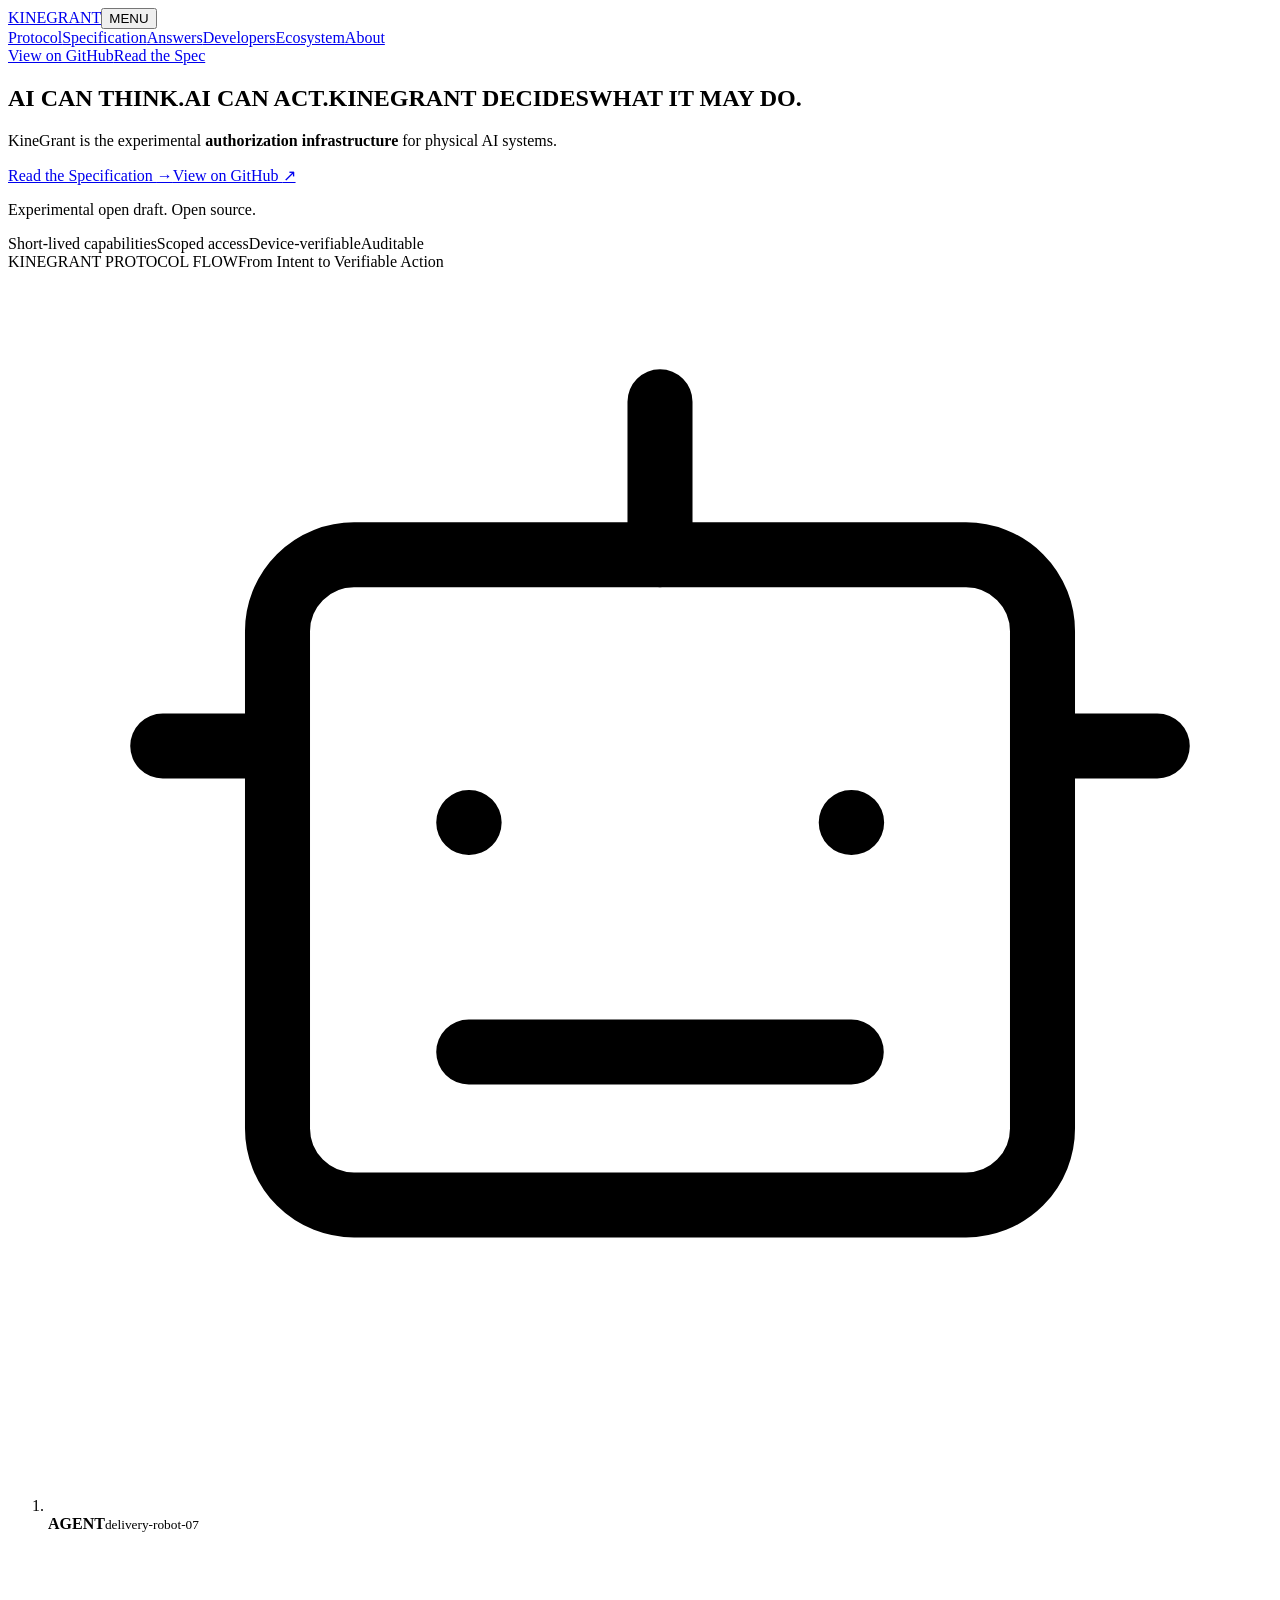
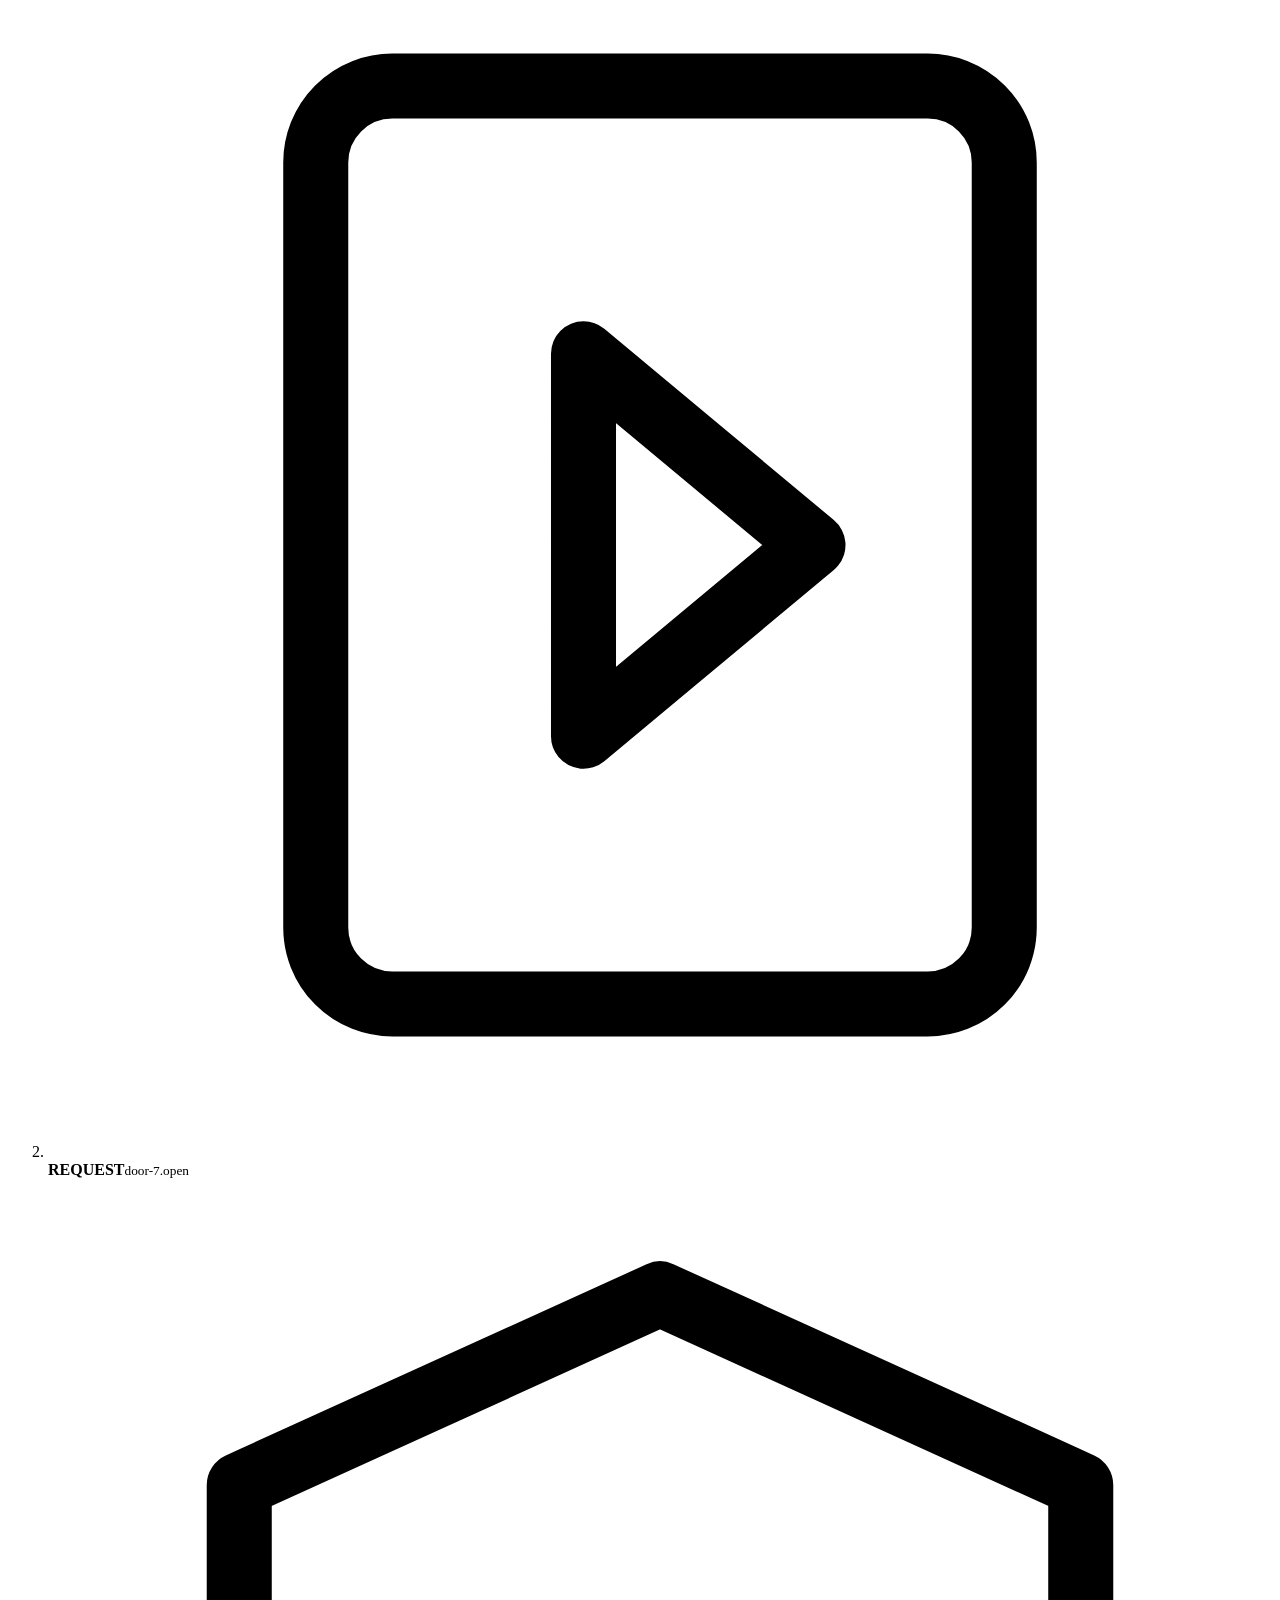
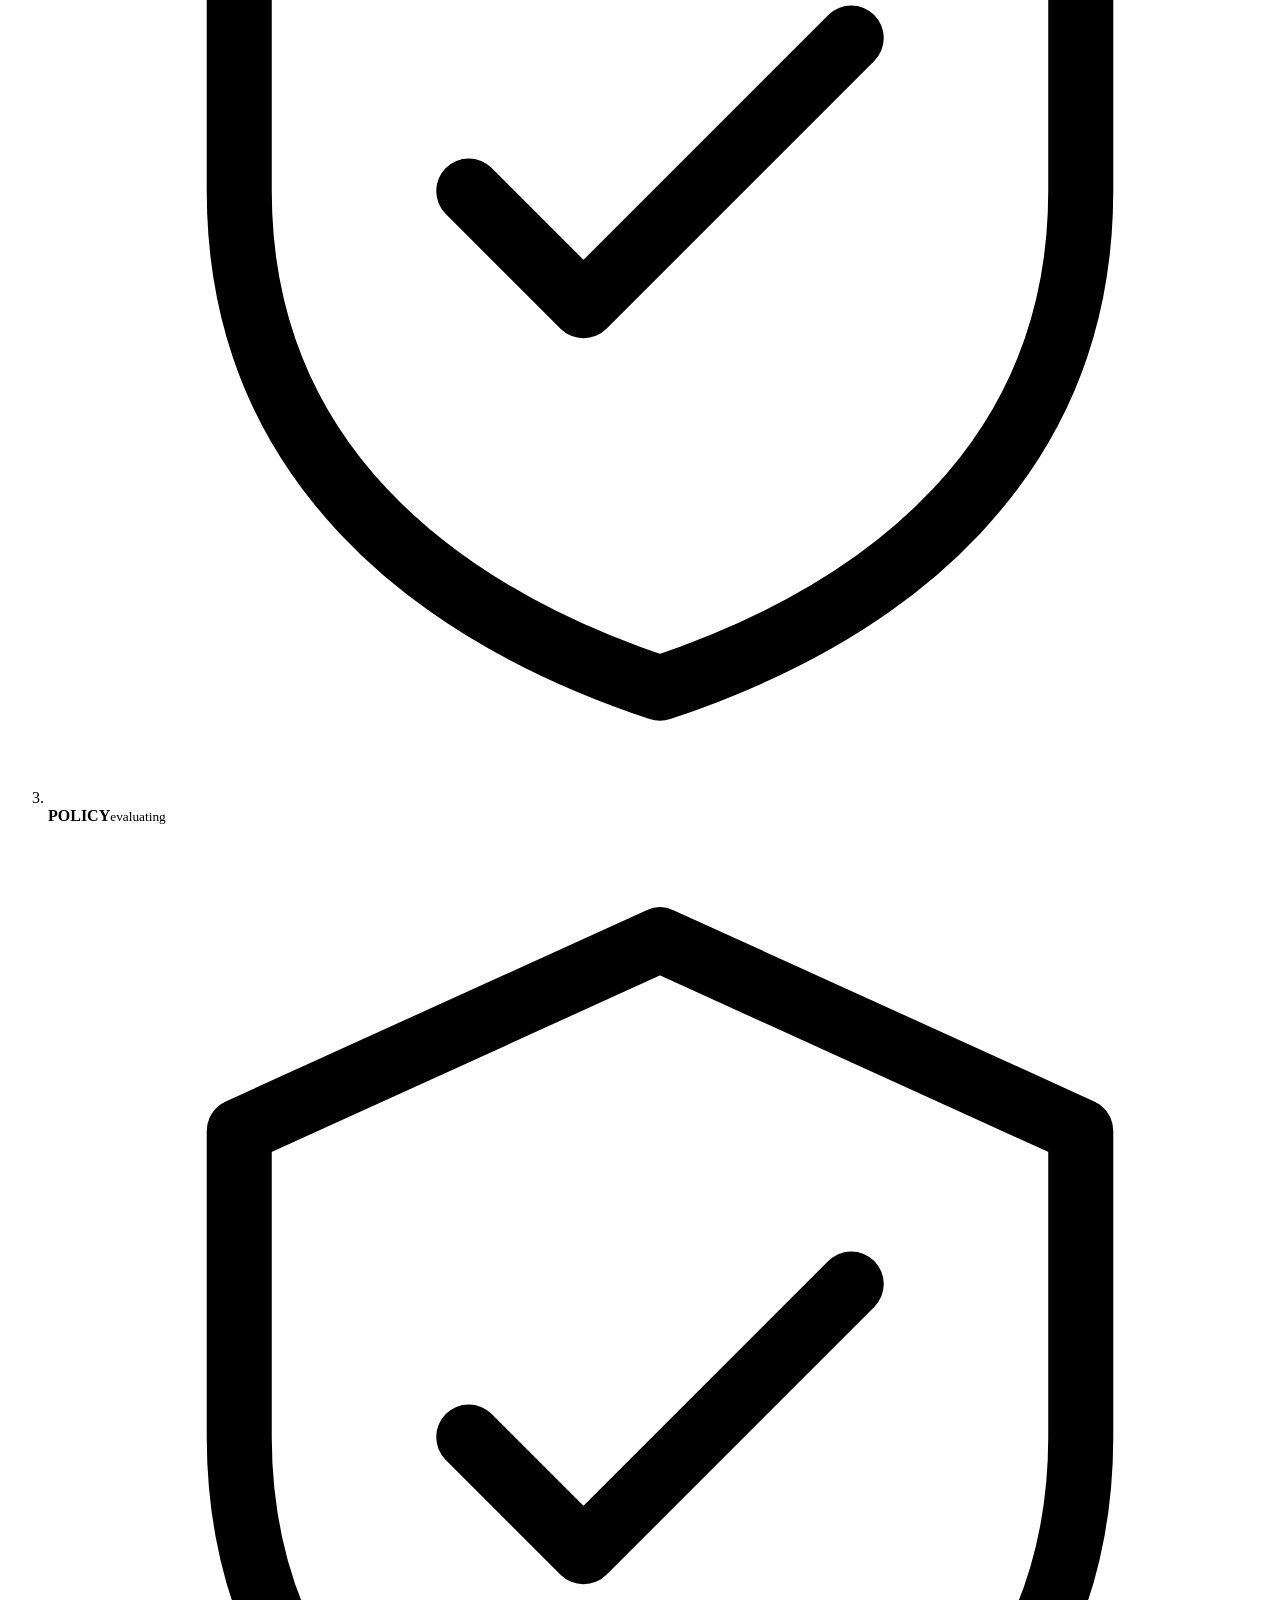
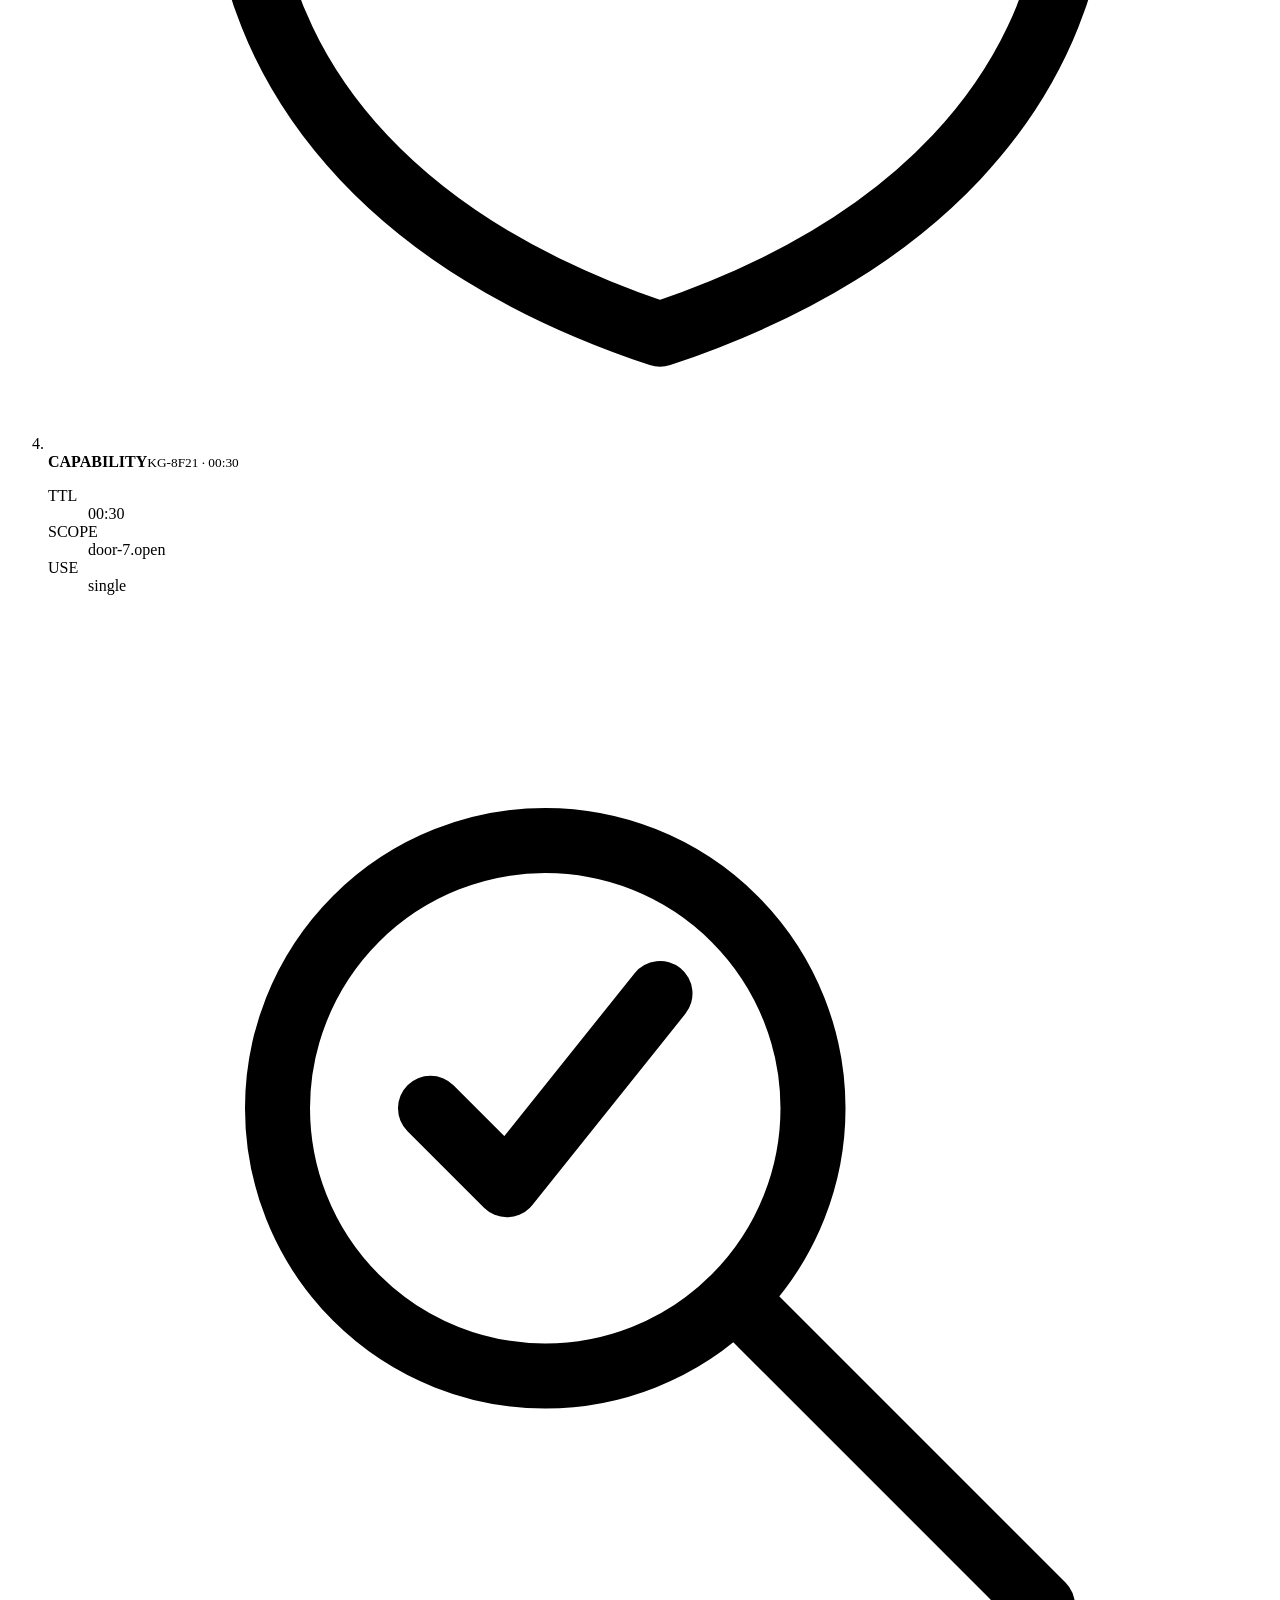
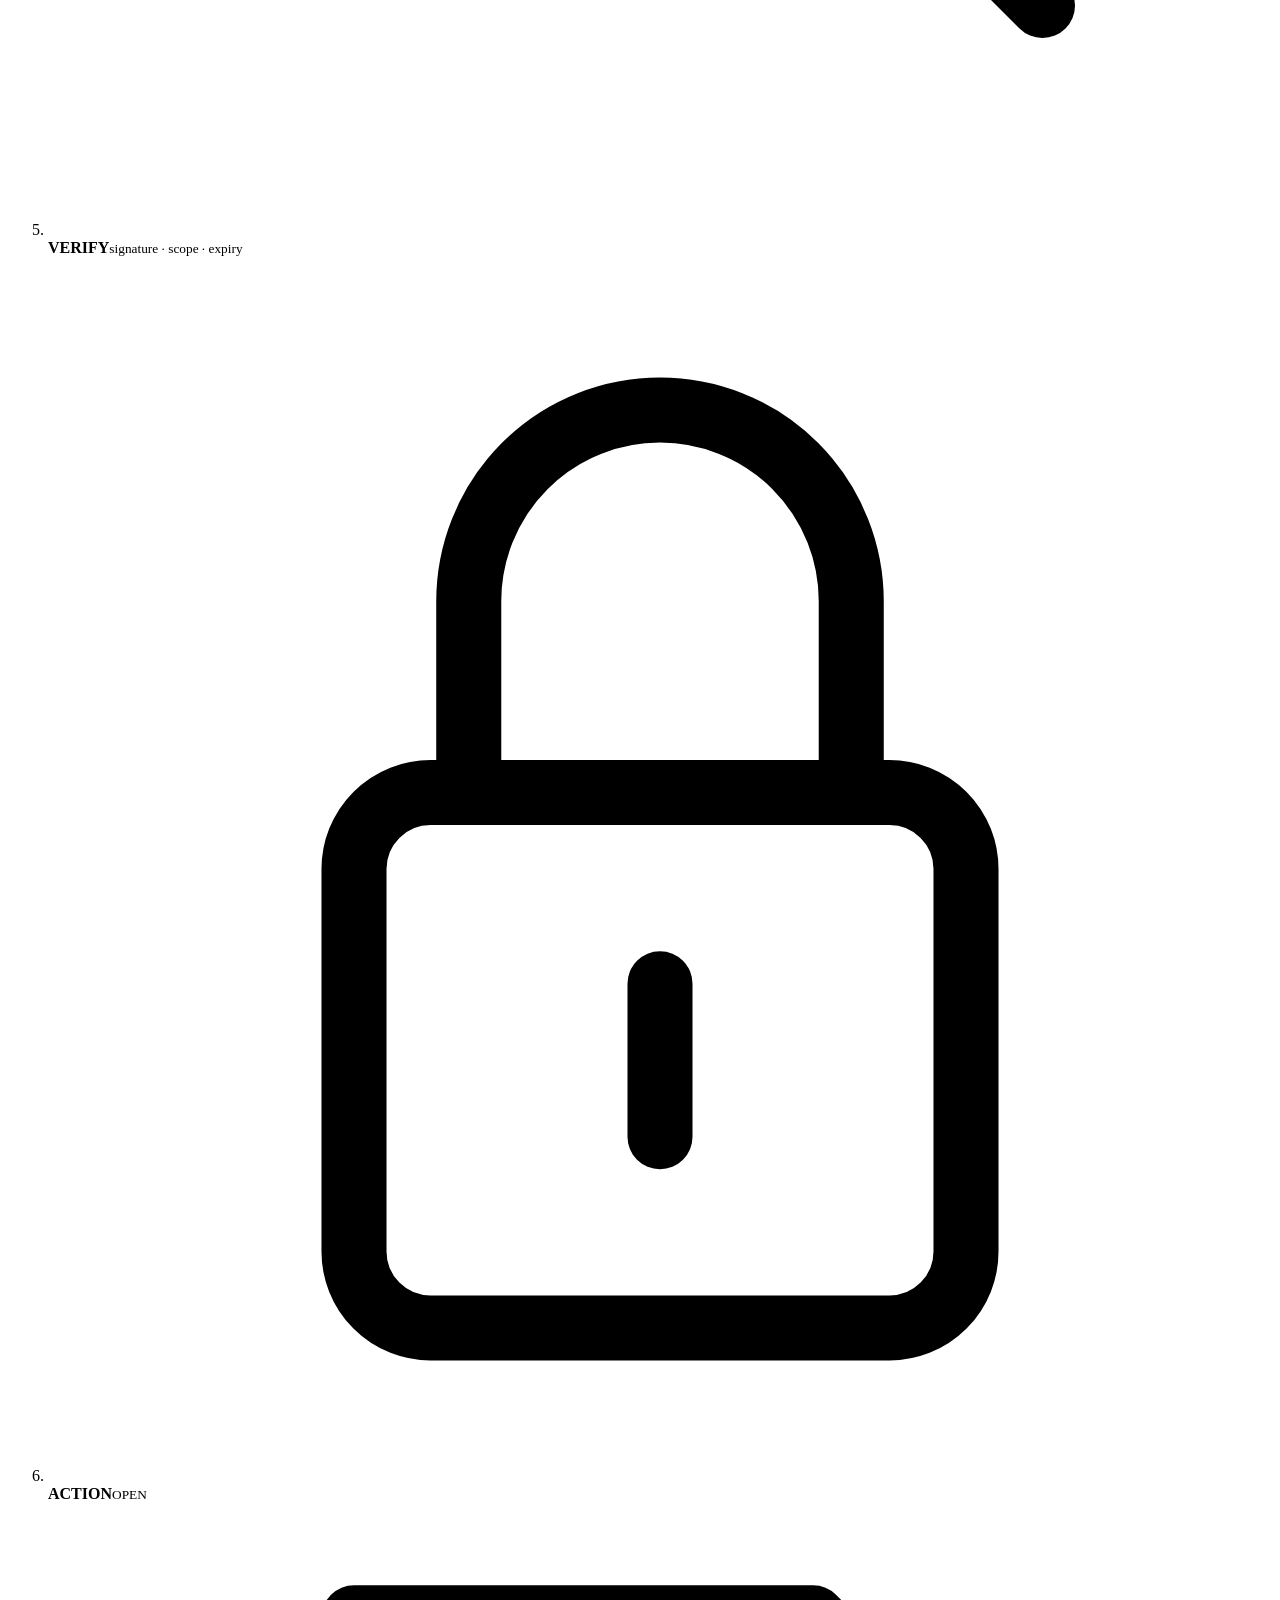
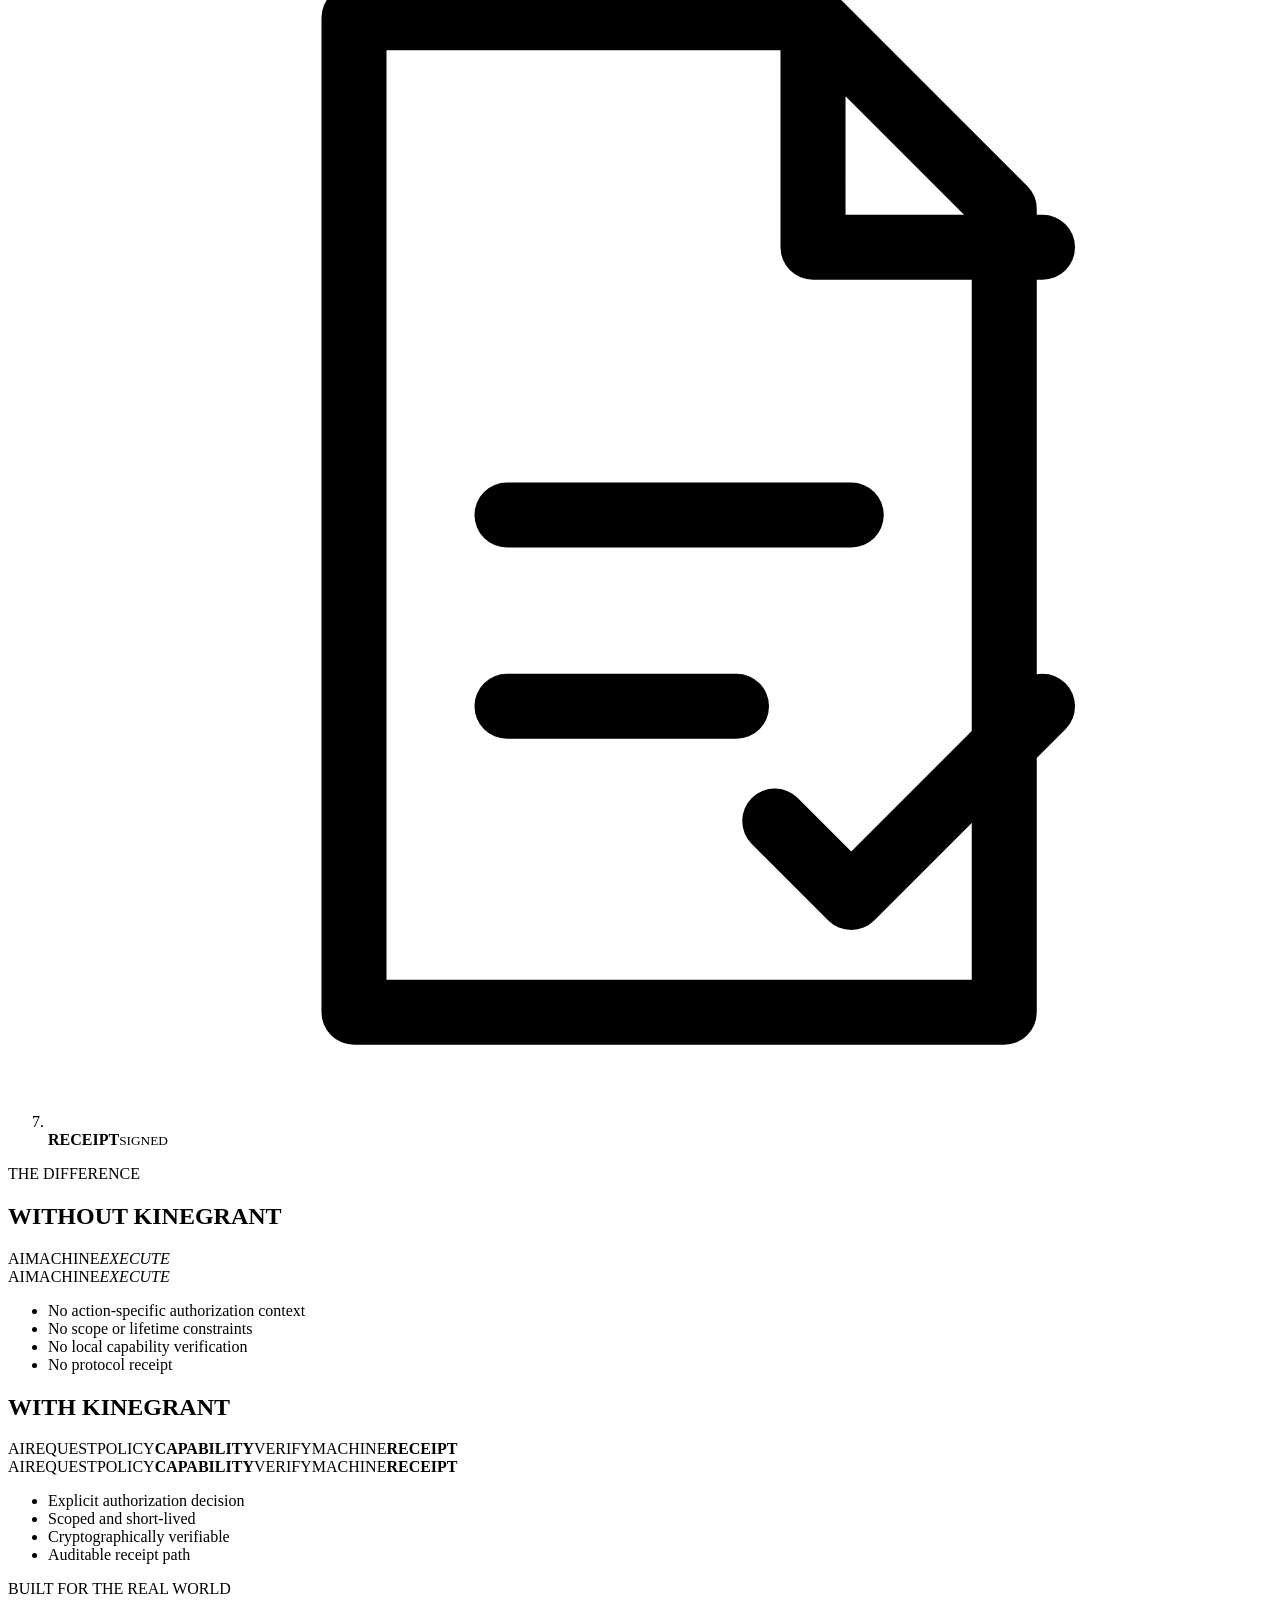
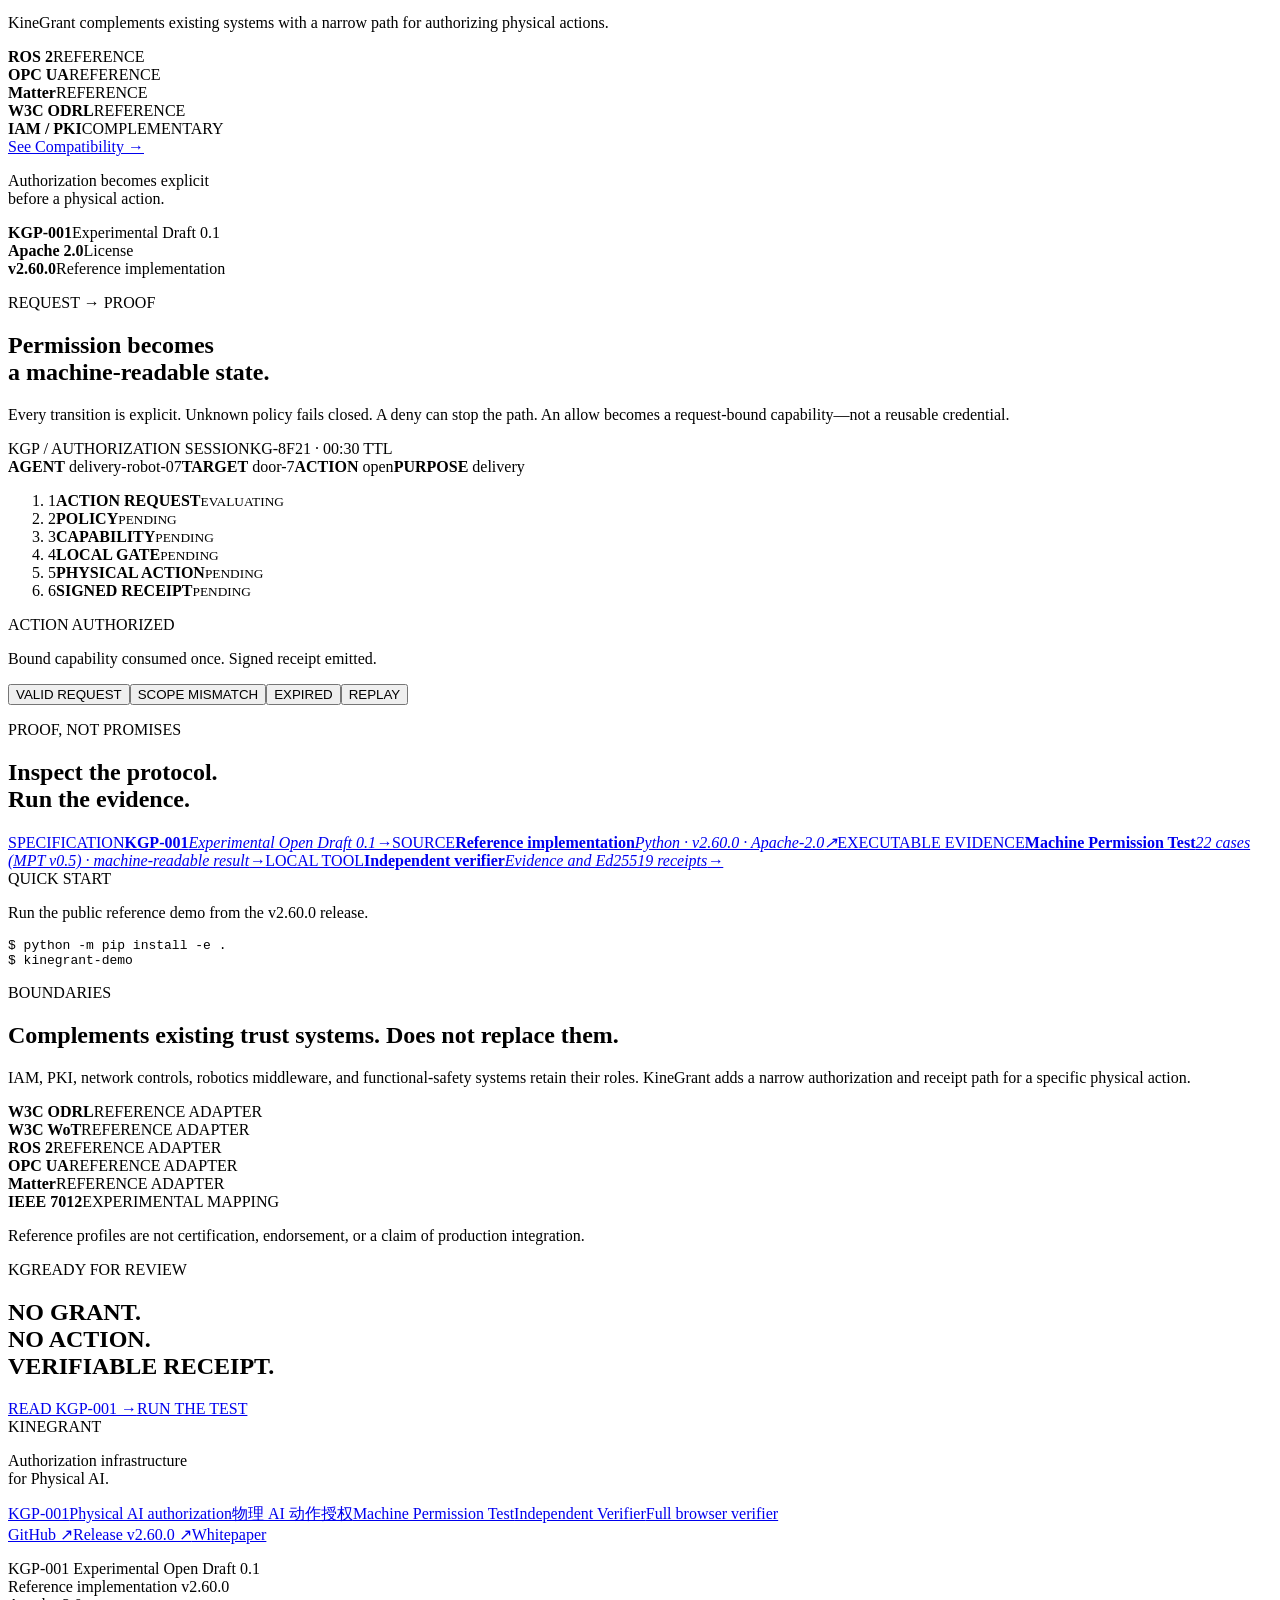
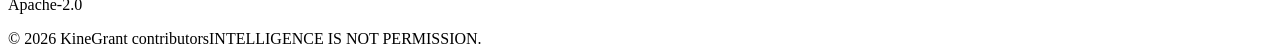
==== index.html @ 2a5002aa "restore original site design (clean encoding, v2.60)" ====
<!DOCTYPE html><html lang="en"><head><meta charSet="utf-8"/><meta name="viewport" content="width=device-width, initial-scale=1"/><link rel="stylesheet" href="/_next/static/chunks/05wxyeda-lug-.css" data-precedence="next"/><link rel="preload" as="script" fetchPriority="low" href="/_next/static/chunks/0iv.5nzm~z~~9.js"/><script src="/_next/static/chunks/0exk0m7adlla-.js" async=""></script><script src="/_next/static/chunks/0lmq5h3l.1c9l.js" async=""></script><script src="/_next/static/chunks/05ruqmfx568d3.js" async=""></script><script src="/_next/static/chunks/turbopack-05.h6div.1amm.js" async=""></script><script src="/_next/static/chunks/0pi6sxr_8rcpf.js" async=""></script><script src="/_next/static/chunks/176op1ci1oflp.js" async=""></script><script src="/_next/static/chunks/10yrkz-vwey5l.js" async=""></script><title>KineGrant | Physical AI Authorization Protocol</title><meta name="description" content="KineGrant is an experimental open protocol for authorizing specific robot and machine actions with short-lived capabilities, local verification, replay protection, and signed receipts."/><meta name="application-name" content="KineGrant Protocol"/><link rel="author" href="https://github.com/zoahdev/kinegrant-protocol"/><meta name="author" content="KineGrant contributors"/><link rel="manifest" href="/manifest.webmanifest"/><meta name="keywords" content="physical AI authorization,robot authorization protocol,machine authorization,robotics security,embodied AI security,short-lived capability,local action gate,replay protection,signed action receipt,KGP-001,物理 AI 授权,机器人动作授权,机器行动权限,具身智能安全"/><meta name="referrer" content="strict-origin-when-cross-origin"/><meta name="creator" content="KineGrant contributors"/><meta name="publisher" content="KineGrant contributors"/><meta name="robots" content="index, follow"/><meta name="googlebot" content="index, follow, max-video-preview:-1, max-image-preview:large, max-snippet:-1"/><meta name="category" content="technology"/><link rel="canonical" href="https://kinegrant.com/"/><link rel="alternate" type="text/plain" href="https://kinegrant.com/llms.txt" title="KineGrant machine-readable project summary"/><link rel="alternate" type="text/plain" href="https://kinegrant.com/llms-zh.txt" title="KineGrant 中文机器可读摘要"/><meta property="og:title" content="KineGrant | Physical AI Authorization Protocol"/><meta property="og:description" content="An open permission layer between AI decisions and physical machine actions: request, policy, short-lived capability, local gate, action, signed receipt."/><meta property="og:url" content="https://kinegrant.com/"/><meta property="og:site_name" content="KineGrant Protocol"/><meta property="og:locale" content="en_US"/><meta property="og:image" content="https://kinegrant.com/kinegrant-og.png"/><meta property="og:image:width" content="1200"/><meta property="og:image:height" content="630"/><meta property="og:image:alt" content="KineGrant authorization infrastructure for Physical AI"/><meta property="og:type" content="website"/><meta name="twitter:card" content="summary_large_image"/><meta name="twitter:title" content="KineGrant | Physical AI Authorization Protocol"/><meta name="twitter:description" content="An open permission layer between AI decisions and physical machine actions."/><meta name="twitter:image" content="https://kinegrant.com/kinegrant-og.png"/><link rel="shortcut icon" href="/favicon.svg"/><link rel="icon" href="/favicon.svg"/><link rel="apple-touch-icon" href="/favicon.svg"/><script src="/_next/static/chunks/03~yq9q893hmn.js" noModule=""></script></head><body><div hidden=""><!--$--><!--/$--></div><main><header class="site-header"><div class="shell nav-frame"><a class="wordmark" aria-label="KineGrant home" href="/">KINEGRANT</a><button class="menu-button" aria-expanded="false" aria-controls="site-menu"><span>MENU</span></button><nav class="site-menu " id="site-menu" aria-label="Primary navigation"><a href="/#protocol">Protocol</a><a href="/paper/">Specification</a><a href="/physical-ai-authorization/">Answers</a><a href="/#developers">Developers</a><a href="/#ecosystem">Ecosystem</a><a href="/#about">About</a></nav><div class="nav-actions"><a class="nav-github" href="https://github.com/zoahdev/kinegrant-protocol" target="_blank" rel="noreferrer">View on GitHub</a><a class="nav-action" href="/paper">Read the Spec</a></div></div></header><section class="hero shell" aria-labelledby="hero-title"><div class="hero-copy"><h1 id="hero-title"><span>AI CAN THINK.</span><span>AI CAN ACT.</span><strong>KINEGRANT DECIDES</strong><strong>WHAT IT MAY DO.</strong></h1><p class="hero-intro">KineGrant is the experimental <b>authorization infrastructure</b> for physical AI systems.</p><div class="hero-actions"><a class="button button-dark" href="/paper">Read the Specification <span>→</span></a><a class="button button-outline" href="https://github.com/zoahdev/kinegrant-protocol" target="_blank" rel="noreferrer">View on GitHub <span>↗</span></a></div><p class="hero-status">Experimental open draft. Open source.</p><div class="hero-facts" aria-label="Protocol properties"><span>Short-lived capabilities</span><span>Scoped access</span><span>Device-verifiable</span><span>Auditable</span></div></div><div class="hero-visual" role="img" aria-label="An autonomous mobile robot with a robotic arm in a controlled industrial cell"></div></section><section class="flow-band" id="protocol" aria-label="KineGrant protocol flow"><div class="shell flow-band-head"><span>KINEGRANT PROTOCOL FLOW</span><span>From Intent to Verifiable Action</span></div><ol class="shell flow-band-track"><li><span class="protocol-icon " aria-hidden="true"><svg viewBox="0 0 32 32" fill="none" stroke="currentColor" stroke-width="1.7" stroke-linecap="round" stroke-linejoin="round"><rect x="6" y="7" width="20" height="17" rx="2"></rect><path d="M16 3v4M11 14h.01M21 14h.01M11 20h10M3 12h3M26 12h3"></path></svg></span><b>AGENT</b><small>delivery-robot-07</small></li><li><span class="protocol-icon " aria-hidden="true"><svg viewBox="0 0 32 32" fill="none" stroke="currentColor" stroke-width="1.7" stroke-linecap="round" stroke-linejoin="round"><rect x="7" y="4" width="18" height="24" rx="2"></rect><path d="m14 11 6 5-6 5z"></path></svg></span><b>REQUEST</b><small>door-7.open</small></li><li><span class="protocol-icon " aria-hidden="true"><svg viewBox="0 0 32 32" fill="none" stroke="currentColor" stroke-width="1.7" stroke-linecap="round" stroke-linejoin="round"><path d="M16 3 27 8v8c0 7-5 11-11 13C10 27 5 23 5 16V8z"></path><path d="m11 16 3 3 7-7"></path></svg></span><b>POLICY</b><small>evaluating</small></li><li><span class="protocol-icon is-grant" aria-hidden="true"><svg viewBox="0 0 32 32" fill="none" stroke="currentColor" stroke-width="1.7" stroke-linecap="round" stroke-linejoin="round"><path d="M16 3 27 8v8c0 7-5 11-11 13C10 27 5 23 5 16V8z"></path><path d="m11 16 3 3 7-7"></path></svg></span><b>CAPABILITY</b><small>KG-8F21 · 00:30</small><dl><div><dt>TTL</dt><dd>00:30</dd></div><div><dt>SCOPE</dt><dd>door-7.open</dd></div><div><dt>USE</dt><dd>single</dd></div></dl></li><li><span class="protocol-icon " aria-hidden="true"><svg viewBox="0 0 32 32" fill="none" stroke="currentColor" stroke-width="1.7" stroke-linecap="round" stroke-linejoin="round"><circle cx="13" cy="13" r="7"></circle><path d="m18 18 8 8M10 13l2 2 4-5"></path></svg></span><b>VERIFY</b><small>signature · scope · expiry</small></li><li><span class="protocol-icon " aria-hidden="true"><svg viewBox="0 0 32 32" fill="none" stroke="currentColor" stroke-width="1.7" stroke-linecap="round" stroke-linejoin="round"><rect x="8" y="14" width="16" height="14" rx="2"></rect><path d="M11 14V9a5 5 0 0 1 10 0v5M16 19v4"></path></svg></span><b>ACTION</b><small>OPEN</small></li><li><span class="protocol-icon " aria-hidden="true"><svg viewBox="0 0 32 32" fill="none" stroke="currentColor" stroke-width="1.7" stroke-linecap="round" stroke-linejoin="round"><path d="M8 3h12l5 5v21H8zM20 3v6h6M12 16h9M12 21h6"></path><path d="m19 24 2 2 5-5"></path></svg></span><b>RECEIPT</b><small>SIGNED</small></li></ol></section><section class="difference-section shell" id="ecosystem" aria-labelledby="difference-title"><div class="difference-main"><p class="section-label" id="difference-title">THE DIFFERENCE</p><div class="difference-panels"><article class="difference-panel"><h2>WITHOUT KINEGRANT</h2><div class="mini-flow mini-flow-without"><span>AI</span><i></i><span>MACHINE</span><em>EXECUTE</em></div><div class="mobile-system-flow mobile-system-flow-without" aria-hidden="true"><span>AI</span><i></i><span>MACHINE</span><em>EXECUTE</em></div><ul><li>No action-specific authorization context</li><li>No scope or lifetime constraints</li><li>No local capability verification</li><li>No protocol receipt</li></ul></article><article class="difference-panel"><h2>WITH KINEGRANT</h2><div class="mini-flow mini-flow-with"><span>AI</span><i></i><span>REQUEST</span><i></i><span>POLICY</span><i></i><b>CAPABILITY</b><i></i><span>VERIFY</span><i></i><span>MACHINE</span><i></i><b>RECEIPT</b></div><div class="mobile-system-flow mobile-system-flow-authorized" aria-hidden="true"><span>AI</span><span>REQUEST</span><span>POLICY</span><b>CAPABILITY</b><span>VERIFY</span><span>MACHINE</span><b>RECEIPT</b></div><ul class="checks"><li>Explicit authorization decision</li><li>Scoped and short-lived</li><li>Cryptographically verifiable</li><li>Auditable receipt path</li></ul></article></div></div><aside class="real-world" aria-labelledby="real-world-title"><p class="section-label" id="real-world-title">BUILT FOR THE REAL WORLD</p><p>KineGrant complements existing systems with a narrow path for authorizing physical actions.</p><div class="compatibility-ledger"><div><b>ROS 2</b><span>REFERENCE</span></div><div><b>OPC UA</b><span>REFERENCE</span></div><div><b>Matter</b><span>REFERENCE</span></div><div><b>W3C ODRL</b><span>REFERENCE</span></div><div><b>IAM / PKI</b><span>COMPLEMENTARY</span></div></div><a class="compatibility-link" href="#about">See Compatibility <span>→</span></a></aside><div class="reference-stats"><p>Authorization becomes explicit<br/>before a physical action.</p><div><strong>KGP-001</strong><span>Experimental Draft 0.1</span></div><div><strong>Apache 2.0</strong><span>License</span></div><div><strong>v2.60.0</strong><span>Reference implementation</span></div></div></section><section class="protocol-section shell" aria-labelledby="protocol-title"><div class="protocol-heading"><p class="section-label">REQUEST → PROOF</p><h2 id="protocol-title">Permission becomes<br/>a machine-readable state.</h2><p>Every transition is explicit. Unknown policy fails closed. A deny can stop the path. An allow becomes a request-bound capability—not a reusable credential.</p></div><div class="instrument is-allow"><div class="instrument-head"><span>KGP / AUTHORIZATION SESSION</span><span class="session-id">KG-8F21 · 00:30 TTL</span></div><div class="instrument-data"><span><b>AGENT</b> delivery-robot-07</span><span><b>TARGET</b> door-7</span><span><b>ACTION</b> open</span><span><b>PURPOSE</b> delivery</span></div><ol class="protocol-rail" aria-label="KineGrant protocol sequence"><li class="reached "><span class="rail-node" aria-hidden="true">1</span><b>ACTION REQUEST</b><small>EVALUATING</small></li><li class=" "><span class="rail-node" aria-hidden="true">2</span><b>POLICY</b><small>PENDING</small></li><li class=" "><span class="rail-node" aria-hidden="true">3</span><b>CAPABILITY</b><small>PENDING</small></li><li class=" "><span class="rail-node" aria-hidden="true">4</span><b>LOCAL GATE</b><small>PENDING</small></li><li class=" "><span class="rail-node" aria-hidden="true">5</span><b>PHYSICAL ACTION</b><small>PENDING</small></li><li class=" "><span class="rail-node" aria-hidden="true">6</span><b>SIGNED RECEIPT</b><small>PENDING</small></li></ol><div class="instrument-outcome" aria-live="polite"><span>ACTION AUTHORIZED</span><p>Bound capability consumed once. Signed receipt emitted.</p></div><div class="instrument-modes" aria-label="Authorization scenarios"><button class="active">VALID REQUEST</button><button class="">SCOPE MISMATCH</button><button class="">EXPIRED</button><button class="">REPLAY</button></div></div></section><section class="proof-section" id="developers"><div class="shell"><div class="proof-heading"><p class="section-label">PROOF, NOT PROMISES</p><h2>Inspect the protocol.<br/>Run the evidence.</h2></div><div class="proof-ledger"><a href="/paper"><span>SPECIFICATION</span><b>KGP-001</b><em>Experimental Open Draft 0.1</em><i>→</i></a><a href="https://github.com/zoahdev/kinegrant-protocol" target="_blank" rel="noreferrer"><span>SOURCE</span><b>Reference implementation</b><em>Python · v2.60.0 · Apache-2.0</em><i>↗</i></a><a href="/challenge"><span>EXECUTABLE EVIDENCE</span><b>Machine Permission Test</b><em>22 cases (MPT v0.5) · machine-readable result</em><i>→</i></a><a href="/verify"><span>LOCAL TOOL</span><b>Independent verifier</b><em>Evidence and Ed25519 receipts</em><i>→</i></a></div><div class="quickstart"><div><span>QUICK START</span><p>Run the public reference demo from the v2.60.0 release.</p></div><pre><code><span>$</span> python -m pip install -e .<!-- -->
<span>$</span> kinegrant-demo</code></pre></div></div></section><section class="boundary-section shell" id="about" aria-labelledby="boundary-title"><p class="section-label">BOUNDARIES</p><div class="boundary-copy"><h2 id="boundary-title">Complements existing trust systems. Does not replace them.</h2><p>IAM, PKI, network controls, robotics middleware, and functional-safety systems retain their roles. KineGrant adds a narrow authorization and receipt path for a specific physical action.</p></div><div class="compatibility" role="list" aria-label="Reference mappings"><div role="listitem"><b>W3C ODRL</b><span>REFERENCE ADAPTER</span></div><div role="listitem"><b>W3C WoT</b><span>REFERENCE ADAPTER</span></div><div role="listitem"><b>ROS 2</b><span>REFERENCE ADAPTER</span></div><div role="listitem"><b>OPC UA</b><span>REFERENCE ADAPTER</span></div><div role="listitem"><b>Matter</b><span>REFERENCE ADAPTER</span></div><div role="listitem"><b>IEEE 7012</b><span>EXPERIMENTAL MAPPING</span></div></div><p class="boundary-note">Reference profiles are not certification, endorsement, or a claim of production integration.</p></section><section class="final-cta shell"><div class="cta-rail"><span>KG</span><i></i><span>READY FOR REVIEW</span></div><h2>NO GRANT.<br/>NO ACTION.<br/><span>VERIFIABLE RECEIPT.</span></h2><div><a class="button button-dark" href="/paper">READ KGP-001 →</a><a class="button button-text" href="/challenge">RUN THE TEST</a></div></section><footer class="site-footer shell"><div class="footer-name">KINEGRANT</div><div class="footer-grid"><p>Authorization infrastructure<br/>for Physical AI.</p><div><a href="/paper">KGP-001</a><a href="/physical-ai-authorization">Physical AI authorization</a><a href="/zh/physical-ai-authorization">物理 AI 动作授权</a><a href="/challenge">Machine Permission Test</a><a href="/verify">Independent Verifier</a><a href="/verify/policy-bundle-verifier.html">Full browser verifier</a></div><div><a href="https://github.com/zoahdev/kinegrant-protocol" target="_blank" rel="noreferrer">GitHub ↗</a><a href="https://github.com/zoahdev/kinegrant-protocol/releases/tag/v2.60.0" target="_blank" rel="noreferrer">Release v2.60.0 ↗</a><a href="/KineGrant-KGP-001-Whitepaper-v0.1.pdf">Whitepaper</a></div><p class="footer-status">KGP-001 Experimental Open Draft 0.1<br/>Reference implementation v2.60.0<br/>Apache-2.0</p></div><div class="footer-bottom"><span>© 2026 KineGrant contributors</span><span>INTELLIGENCE IS NOT PERMISSION.</span></div></footer><script type="application/ld+json">{"@context":"https://schema.org","@graph":[{"@type":"Project","@id":"https://kinegrant.com/#project","name":"KineGrant","alternateName":["KineGrant Protocol","KGP-001","KineGrant 协议"],"url":"https://kinegrant.com/","logo":"https://kinegrant.com/favicon.svg","image":"https://kinegrant.com/kinegrant-og.png","description":"Experimental open authorization and accountability infrastructure for Physical AI systems.","disambiguatingDescription":"A permission protocol for specific real-world machine actions, not a robot operating system or functional-safety controller.","founder":{"@type":"Person","name":"Zoah"},"foundingDate":"2026-08-10","slogan":"Intelligence is not permission.","sameAs":["https://github.com/zoahdev/kinegrant-protocol"],"keywords":["physical AI authorization","robot authorization","machine permission","robotics security","物理 AI 授权","机器人动作授权","机器行动权限","具身智能安全"],"subjectOf":[{"@type":"TechArticle","@id":"https://kinegrant.com/physical-ai-authorization#article","inLanguage":"en"},{"@type":"TechArticle","@id":"https://kinegrant.com/zh/physical-ai-authorization#article","inLanguage":"zh-CN"}]},{"@type":"WebSite","@id":"https://kinegrant.com/#website","name":"KineGrant Protocol","url":"https://kinegrant.com/","inLanguage":["en","zh-CN"],"publisher":{"@id":"https://kinegrant.com/#project"}},{"@type":"SoftwareSourceCode","@id":"https://kinegrant.com/#reference-implementation","name":"KineGrant Protocol reference implementation","codeRepository":"https://github.com/zoahdev/kinegrant-protocol","license":"https://www.apache.org/licenses/LICENSE-2.0","programmingLanguage":"Python","runtimePlatform":"Python 3.11 or newer","description":"Reference implementation of KGP-001 Experimental Open Draft 0.1.","version":"2.60.0","isPartOf":{"@id":"https://kinegrant.com/#project"}},{"@type":"DefinedTerm","@id":"https://kinegrant.com/physical-ai-authorization#term","name":"Physical AI authorization","description":"A permission process that decides and proves whether a specific agent may cause a specific machine to perform a specific physical action, for a defined purpose and limited time.","url":"https://kinegrant.com/physical-ai-authorization"}]}</script></main><!--$--><!--/$--><script src="/_next/static/chunks/0iv.5nzm~z~~9.js" id="_R_" async=""></script><script>(self.__next_f=self.__next_f||[]).push([0])</script><script>self.__next_f.push([1,"1:\"$Sreact.fragment\"\n2:I[39011,[\"/_next/static/chunks/0pi6sxr_8rcpf.js\",\"/_next/static/chunks/176op1ci1oflp.js\"],\"default\"]\n3:I[37771,[\"/_next/static/chunks/0pi6sxr_8rcpf.js\",\"/_next/static/chunks/176op1ci1oflp.js\"],\"default\"]\n4:I[83792,[\"/_next/static/chunks/0pi6sxr_8rcpf.js\",\"/_next/static/chunks/176op1ci1oflp.js\",\"/_next/static/chunks/10yrkz-vwey5l.js\"],\"SiteHeader\"]\n15:I[65857,[\"/_next/static/chunks/0pi6sxr_8rcpf.js\",\"/_next/static/chunks/176op1ci1oflp.js\"],\"default\",1]\n:HL[\"/_next/static/chunks/05wxyeda-lug-.css\",\"style\"]\n"])</script><script>self.__next_f.push([1,"0:{\"P\":null,\"c\":[\"\",\"\"],\"q\":\"\",\"i\":false,\"f\":[[[\"\",{\"children\":[\"__PAGE__\",{}]},\"$undefined\",\"$undefined\",16],[[\"$\",\"$1\",\"c\",{\"children\":[[[\"$\",\"link\",\"0\",{\"rel\":\"stylesheet\",\"href\":\"/_next/static/chunks/05wxyeda-lug-.css\",\"precedence\":\"next\",\"crossOrigin\":\"$undefined\",\"nonce\":\"$undefined\"}],[\"$\",\"script\",\"script-0\",{\"src\":\"/_next/static/chunks/0pi6sxr_8rcpf.js\",\"async\":true,\"nonce\":\"$undefined\"}],[\"$\",\"script\",\"script-1\",{\"src\":\"/_next/static/chunks/176op1ci1oflp.js\",\"async\":true,\"nonce\":\"$undefined\"}]],[\"$\",\"html\",null,{\"lang\":\"en\",\"children\":[\"$\",\"body\",null,{\"children\":[\"$\",\"$L2\",null,{\"parallelRouterKey\":\"children\",\"error\":\"$undefined\",\"errorStyles\":\"$undefined\",\"errorScripts\":\"$undefined\",\"template\":[\"$\",\"$L3\",null,{}],\"templateStyles\":\"$undefined\",\"templateScripts\":\"$undefined\",\"notFound\":[[[\"$\",\"title\",null,{\"children\":\"404: This page could not be found.\"}],[\"$\",\"div\",null,{\"style\":{\"fontFamily\":\"system-ui,\\\"Segoe UI\\\",Roboto,Helvetica,Arial,sans-serif,\\\"Apple Color Emoji\\\",\\\"Segoe UI Emoji\\\"\",\"height\":\"100vh\",\"textAlign\":\"center\",\"display\":\"flex\",\"flexDirection\":\"column\",\"alignItems\":\"center\",\"justifyContent\":\"center\"},\"children\":[\"$\",\"div\",null,{\"children\":[[\"$\",\"style\",null,{\"dangerouslySetInnerHTML\":{\"__html\":\"body{color:#000;background:#fff;margin:0}.next-error-h1{border-right:1px solid rgba(0,0,0,.3)}@media (prefers-color-scheme:dark){body{color:#fff;background:#000}.next-error-h1{border-right:1px solid rgba(255,255,255,.3)}}\"}}],[\"$\",\"h1\",null,{\"className\":\"next-error-h1\",\"style\":{\"display\":\"inline-block\",\"margin\":\"0 20px 0 0\",\"padding\":\"0 23px 0 0\",\"fontSize\":24,\"fontWeight\":500,\"verticalAlign\":\"top\",\"lineHeight\":\"49px\"},\"children\":404}],[\"$\",\"div\",null,{\"style\":{\"display\":\"inline-block\"},\"children\":[\"$\",\"h2\",null,{\"style\":{\"fontSize\":14,\"fontWeight\":400,\"lineHeight\":\"49px\",\"margin\":0},\"children\":\"This page could not be found.\"}]}]]}]}]],[]],\"forbidden\":\"$undefined\",\"unauthorized\":\"$undefined\"}]}]}]]}],{\"children\":[[\"$\",\"$1\",\"c\",{\"children\":[[\"$\",\"main\",null,{\"children\":[[\"$\",\"$L4\",null,{}],[\"$\",\"section\",null,{\"className\":\"hero shell\",\"aria-labelledby\":\"hero-title\",\"children\":[[\"$\",\"div\",null,{\"className\":\"hero-copy\",\"children\":[[\"$\",\"h1\",null,{\"id\":\"hero-title\",\"children\":[[\"$\",\"span\",null,{\"children\":\"AI CAN THINK.\"}],[\"$\",\"span\",null,{\"children\":\"AI CAN ACT.\"}],[\"$\",\"strong\",null,{\"children\":\"KINEGRANT DECIDES\"}],[\"$\",\"strong\",null,{\"children\":\"WHAT IT MAY DO.\"}]]}],[\"$\",\"p\",null,{\"className\":\"hero-intro\",\"children\":[\"KineGrant is the experimental \",[\"$\",\"b\",null,{\"children\":\"authorization infrastructure\"}],\" for physical AI systems.\"]}],[\"$\",\"div\",null,{\"className\":\"hero-actions\",\"children\":[[\"$\",\"a\",null,{\"className\":\"button button-dark\",\"href\":\"/paper\",\"children\":[\"Read the Specification \",[\"$\",\"span\",null,{\"children\":\"→\"}]]}],[\"$\",\"a\",null,{\"className\":\"button button-outline\",\"href\":\"https://github.com/zoahdev/kinegrant-protocol\",\"target\":\"_blank\",\"rel\":\"noreferrer\",\"children\":[\"View on GitHub \",[\"$\",\"span\",null,{\"children\":\"↗\"}]]}]]}],[\"$\",\"p\",null,{\"className\":\"hero-status\",\"children\":\"Experimental open draft. Open source.\"}],[\"$\",\"div\",null,{\"className\":\"hero-facts\",\"aria-label\":\"Protocol properties\",\"children\":[[\"$\",\"span\",null,{\"children\":\"Short-lived capabilities\"}],[\"$\",\"span\",null,{\"children\":\"Scoped access\"}],[\"$\",\"span\",null,{\"children\":\"Device-verifiable\"}],[\"$\",\"span\",null,{\"children\":\"Auditable\"}]]}]]}],[\"$\",\"div\",null,{\"className\":\"hero-visual\",\"role\":\"img\",\"aria-label\":\"An autonomous mobile robot with a robotic arm in a controlled industrial cell\"}]]}],[\"$\",\"section\",null,{\"className\":\"flow-band\",\"id\":\"protocol\",\"aria-label\":\"KineGrant protocol flow\",\"children\":[[\"$\",\"div\",null,{\"className\":\"shell flow-band-head\",\"children\":[[\"$\",\"span\",null,{\"children\":\"KINEGRANT PROTOCOL FLOW\"}],[\"$\",\"span\",null,{\"children\":\"From Intent to Verifiable Action\"}]]}],[\"$\",\"ol\",null,{\"className\":\"shell flow-band-track\",\"children\":[[\"$\",\"li\",\"AGENT\",{\"children\":[[\"$\",\"span\",null,{\"className\":\"protocol-icon \",\"aria-hidden\":\"true\",\"children\":[\"$\",\"svg\",null,{\"viewBox\":\"0 0 32 32\",\"fill\":\"none\",\"stroke\":\"currentColor\",\"strokeWidth\":\"1.7\",\"strokeLinecap\":\"round\",\"strokeLinejoin\":\"round\",\"children\":[[\"$\",\"rect\",null,{\"x\":\"6\",\"y\":\"7\",\"width\":\"20\",\"height\":\"17\",\"rx\":\"2\"}],[\"$\",\"path\",null,{\"d\":\"M16 3v4M11 14h.01M21 14h.01M11 20h10M3 12h3M26 12h3\"}]]}]}],[\"$\",\"b\",null,{\"children\":\"AGENT\"}],[\"$\",\"small\",null,{\"children\":\"delivery-robot-07\"}],false]}],[\"$\",\"li\",\"REQUEST\",{\"children\":[[\"$\",\"span\",null,{\"className\":\"protocol-icon \",\"aria-hidden\":\"true\",\"children\":[\"$\",\"svg\",null,{\"viewBox\":\"0 0 32 32\",\"fill\":\"none\",\"stroke\":\"currentColor\",\"strokeWidth\":\"1.7\",\"strokeLinecap\":\"round\",\"strokeLinejoin\":\"round\",\"children\":[[\"$\",\"rect\",null,{\"x\":\"7\",\"y\":\"4\",\"width\":\"18\",\"height\":\"24\",\"rx\":\"2\"}],[\"$\",\"path\",null,{\"d\":\"m14 11 6 5-6 5z\"}]]}]}],[\"$\",\"b\",null,{\"children\":\"REQUEST\"}],\"$L5\",false]}],\"$L6\",\"$L7\",\"$L8\",\"$L9\",\"$La\"]}]]}],\"$Lb\",\"$Lc\",\"$Ld\",\"$Le\",\"$Lf\",\"$L10\",\"$L11\"]}],[\"$L12\"],\"$L13\"]}],{},null,false,null]},null,false,null],\"$L14\",false]],\"m\":\"$undefined\",\"G\":[\"$15\",[\"$L16\"]],\"S\":true,\"h\":null,\"s\":\"$undefined\",\"l\":\"$undefined\",\"p\":\"$undefined\",\"d\":\"$undefined\",\"b\":\"peq3qIr0URQF0cAc9F3ZU\"}\n"])</script><script>self.__next_f.push([1,"17:I[98144,[\"/_next/static/chunks/0pi6sxr_8rcpf.js\",\"/_next/static/chunks/176op1ci1oflp.js\",\"/_next/static/chunks/10yrkz-vwey5l.js\"],\"ProtocolInstrument\"]\n18:I[83792,[\"/_next/static/chunks/0pi6sxr_8rcpf.js\",\"/_next/static/chunks/176op1ci1oflp.js\",\"/_next/static/chunks/10yrkz-vwey5l.js\"],\"SiteFooter\"]\n1a:I[6391,[\"/_next/static/chunks/0pi6sxr_8rcpf.js\",\"/_next/static/chunks/176op1ci1oflp.js\"],\"OutletBoundary\"]\n1b:\"$Sreact.suspense\"\n1d:I[6391,[\"/_next/static/chunks/0pi6sxr_8rcpf.js\",\"/_next/static/chunks/176op1ci1oflp.js\"],\"ViewportBoundary\"]\n1f:I[6391,[\"/_next/static/chunks/0pi6sxr_8rcpf.js\",\"/_next/static/chunks/176op1ci1oflp.js\"],\"MetadataBoundary\"]\n5:[\"$\",\"small\",null,{\"children\":\"door-7.open\"}]\n6:[\"$\",\"li\",\"POLICY\",{\"children\":[[\"$\",\"span\",null,{\"className\":\"protocol-icon \",\"aria-hidden\":\"true\",\"children\":[\"$\",\"svg\",null,{\"viewBox\":\"0 0 32 32\",\"fill\":\"none\",\"stroke\":\"currentColor\",\"strokeWidth\":\"1.7\",\"strokeLinecap\":\"round\",\"strokeLinejoin\":\"round\",\"children\":[[\"$\",\"path\",null,{\"d\":\"M16 3 27 8v8c0 7-5 11-11 13C10 27 5 23 5 16V8z\"}],[\"$\",\"path\",null,{\"d\":\"m11 16 3 3 7-7\"}]]}]}],[\"$\",\"b\",null,{\"children\":\"POLICY\"}],[\"$\",\"small\",null,{\"children\":\"evaluating\"}],false]}]\n7:[\"$\",\"li\",\"CAPABILITY\",{\"children\":[[\"$\",\"span\",null,{\"className\":\"protocol-icon is-grant\",\"aria-hidden\":\"true\",\"children\":[\"$\",\"svg\",null,{\"viewBox\":\"0 0 32 32\",\"fill\":\"none\",\"stroke\":\"currentColor\",\"strokeWidth\":\"1.7\",\"strokeLinecap\":\"round\",\"strokeLinejoin\":\"round\",\"children\":[[\"$\",\"path\",null,{\"d\":\"M16 3 27 8v8c0 7-5 11-11 13C10 27 5 23 5 16V8z\"}],[\"$\",\"path\",null,{\"d\":\"m11 16 3 3 7-7\"}]]}]}],[\"$\",\"b\",null,{\"children\":\"CAPABILITY\"}],[\"$\",\"small\",null,{\"children\":\"KG-8F21 · 00:30\"}],[\"$\",\"dl\",null,{\"children\":[[\"$\",\"div\",null,{\"children\":[[\"$\",\"dt\",null,{\"children\":\"TTL\"}],[\"$\",\"dd\",null,{\"children\":\"00:30\"}]]}],[\"$\",\"div\",null,{\"children\":[[\"$\",\"dt\",null,{\"children\":\"SCOPE\"}],[\"$\",\"dd\",null,{\"children\":\"door-7.open\"}]]}],[\"$\",\"div\",null,{\"children\":[[\"$\",\"dt\",null,{\"children\":\"USE\"}],[\"$\",\"dd\",null,{\"children\":\"single\"}]]}]]}]]}]\n8:[\"$\",\"li\",\"VERIFY\",{\"children\":[[\"$\",\"span\",null,{\"className\":\"protocol-icon \",\"aria-hidden\":\"true\",\"children\":[\"$\",\"svg\",null,{\"viewBox\":\"0 0 32 32\",\"fill\":\"none\",\"stroke\":\"currentColor\",\"strokeWidth\":\"1.7\",\"strokeLinecap\":\"round\",\"strokeLinejoin\":\"round\",\"children\":[[\"$\",\"circle\",null,{\"cx\":\"13\",\"cy\":\"13\",\"r\":\"7\"}],[\"$\",\"path\",null,{\"d\":\"m18 18 8 8M10 13l2 2 4-5\"}]]}]}],[\"$\",\"b\",null,{\"children\":\"VERIFY\"}],[\"$\",\"small\",null,{\"children\":\"signature · scope · expiry\"}],false]}]\n9:[\"$\",\"li\",\"ACTION\",{\"children\":[[\"$\",\"span\",null,{\"className\":\"protocol-icon \",\"aria-hidden\":\"true\",\"children\":[\"$\",\"svg\",null,{\"viewBox\":\"0 0 32 32\",\"fill\":\"none\",\"stroke\":\"currentColor\",\"strokeWidth\":\"1.7\",\"strokeLinecap\":\"round\",\"strokeLinejoin\":\"round\",\"children\":[[\"$\",\"rect\",null,{\"x\":\"8\",\"y\":\"14\",\"width\":\"16\",\"height\":\"14\",\"rx\":\"2\"}],[\"$\",\"path\",null,{\"d\":\"M11 14V9a5 5 0 0 1 10 0v5M16 19v4\"}]]}]}],[\"$\",\"b\",null,{\"children\":\"ACTION\"}],[\"$\",\"small\",null,{\"children\":\"OPEN\"}],false]}]\na:[\"$\",\"li\",\"RECEIPT\",{\"children\":[[\"$\",\"span\",null,{\"className\":\"protocol-icon \",\"aria-hidden\":\"true\",\"children\":[\"$\",\"svg\",null,{\"viewBox\":\"0 0 32 32\",\"fill\":\"none\",\"stroke\":\"currentColor\",\"strokeWidth\":\"1.7\",\"strokeLinecap\":\"round\",\"strokeLinejoin\":\"round\",\"children\":[[\"$\",\"path\",null,{\"d\":\"M8 3h12l5 5v21H8zM20 3v6h6M12 16h9M12 21h6\"}],[\"$\",\"path\",null,{\"d\":\"m19 24 2 2 5-5\"}]]}]}],[\"$\",\"b\",null,{\"children\":\"RECEIPT\"}],[\"$\",\"small\",null,{\"children\":\"SIGNED\"}],false]}]\n"])</script><script>self.__next_f.push([1,"b:[\"$\",\"section\",null,{\"className\":\"difference-section shell\",\"id\":\"ecosystem\",\"aria-labelledby\":\"difference-title\",\"children\":[[\"$\",\"div\",null,{\"className\":\"difference-main\",\"children\":[[\"$\",\"p\",null,{\"className\":\"section-label\",\"id\":\"difference-title\",\"children\":\"THE DIFFERENCE\"}],[\"$\",\"div\",null,{\"className\":\"difference-panels\",\"children\":[[\"$\",\"article\",null,{\"className\":\"difference-panel\",\"children\":[[\"$\",\"h2\",null,{\"children\":\"WITHOUT KINEGRANT\"}],[\"$\",\"div\",null,{\"className\":\"mini-flow mini-flow-without\",\"children\":[[\"$\",\"span\",null,{\"children\":\"AI\"}],[\"$\",\"i\",null,{}],[\"$\",\"span\",null,{\"children\":\"MACHINE\"}],[\"$\",\"em\",null,{\"children\":\"EXECUTE\"}]]}],[\"$\",\"div\",null,{\"className\":\"mobile-system-flow mobile-system-flow-without\",\"aria-hidden\":\"true\",\"children\":[[\"$\",\"span\",null,{\"children\":\"AI\"}],[\"$\",\"i\",null,{}],[\"$\",\"span\",null,{\"children\":\"MACHINE\"}],[\"$\",\"em\",null,{\"children\":\"EXECUTE\"}]]}],[\"$\",\"ul\",null,{\"children\":[[\"$\",\"li\",null,{\"children\":\"No action-specific authorization context\"}],[\"$\",\"li\",null,{\"children\":\"No scope or lifetime constraints\"}],[\"$\",\"li\",null,{\"children\":\"No local capability verification\"}],[\"$\",\"li\",null,{\"children\":\"No protocol receipt\"}]]}]]}],[\"$\",\"article\",null,{\"className\":\"difference-panel\",\"children\":[[\"$\",\"h2\",null,{\"children\":\"WITH KINEGRANT\"}],[\"$\",\"div\",null,{\"className\":\"mini-flow mini-flow-with\",\"children\":[[\"$\",\"span\",null,{\"children\":\"AI\"}],[\"$\",\"i\",null,{}],[\"$\",\"span\",null,{\"children\":\"REQUEST\"}],[\"$\",\"i\",null,{}],[\"$\",\"span\",null,{\"children\":\"POLICY\"}],[\"$\",\"i\",null,{}],[\"$\",\"b\",null,{\"children\":\"CAPABILITY\"}],[\"$\",\"i\",null,{}],[\"$\",\"span\",null,{\"children\":\"VERIFY\"}],[\"$\",\"i\",null,{}],[\"$\",\"span\",null,{\"children\":\"MACHINE\"}],[\"$\",\"i\",null,{}],[\"$\",\"b\",null,{\"children\":\"RECEIPT\"}]]}],[\"$\",\"div\",null,{\"className\":\"mobile-system-flow mobile-system-flow-authorized\",\"aria-hidden\":\"true\",\"children\":[[\"$\",\"span\",null,{\"children\":\"AI\"}],[\"$\",\"span\",null,{\"children\":\"REQUEST\"}],[\"$\",\"span\",null,{\"children\":\"POLICY\"}],[\"$\",\"b\",null,{\"children\":\"CAPABILITY\"}],[\"$\",\"span\",null,{\"children\":\"VERIFY\"}],[\"$\",\"span\",null,{\"children\":\"MACHINE\"}],[\"$\",\"b\",null,{\"children\":\"RECEIPT\"}]]}],[\"$\",\"ul\",null,{\"className\":\"checks\",\"children\":[[\"$\",\"li\",null,{\"children\":\"Explicit authorization decision\"}],[\"$\",\"li\",null,{\"children\":\"Scoped and short-lived\"}],[\"$\",\"li\",null,{\"children\":\"Cryptographically verifiable\"}],[\"$\",\"li\",null,{\"children\":\"Auditable receipt path\"}]]}]]}]]}]]}],[\"$\",\"aside\",null,{\"className\":\"real-world\",\"aria-labelledby\":\"real-world-title\",\"children\":[[\"$\",\"p\",null,{\"className\":\"section-label\",\"id\":\"real-world-title\",\"children\":\"BUILT FOR THE REAL WORLD\"}],[\"$\",\"p\",null,{\"children\":\"KineGrant complements existing systems with a narrow path for authorizing physical actions.\"}],[\"$\",\"div\",null,{\"className\":\"compatibility-ledger\",\"children\":[[\"$\",\"div\",null,{\"children\":[[\"$\",\"b\",null,{\"children\":\"ROS 2\"}],[\"$\",\"span\",null,{\"children\":\"REFERENCE\"}]]}],[\"$\",\"div\",null,{\"children\":[[\"$\",\"b\",null,{\"children\":\"OPC UA\"}],[\"$\",\"span\",null,{\"children\":\"REFERENCE\"}]]}],[\"$\",\"div\",null,{\"children\":[[\"$\",\"b\",null,{\"children\":\"Matter\"}],[\"$\",\"span\",null,{\"children\":\"REFERENCE\"}]]}],[\"$\",\"div\",null,{\"children\":[[\"$\",\"b\",null,{\"children\":\"W3C ODRL\"}],[\"$\",\"span\",null,{\"children\":\"REFERENCE\"}]]}],[\"$\",\"div\",null,{\"children\":[[\"$\",\"b\",null,{\"children\":\"IAM / PKI\"}],[\"$\",\"span\",null,{\"children\":\"COMPLEMENTARY\"}]]}]]}],[\"$\",\"a\",null,{\"className\":\"compatibility-link\",\"href\":\"#about\",\"children\":[\"See Compatibility \",[\"$\",\"span\",null,{\"children\":\"→\"}]]}]]}],[\"$\",\"div\",null,{\"className\":\"reference-stats\",\"children\":[[\"$\",\"p\",null,{\"children\":[\"Authorization becomes explicit\",[\"$\",\"br\",null,{}],\"before a physical action.\"]}],[\"$\",\"div\",null,{\"children\":[[\"$\",\"strong\",null,{\"children\":\"KGP-001\"}],[\"$\",\"span\",null,{\"children\":\"Experimental Draft 0.1\"}]]}],[\"$\",\"div\",null,{\"children\":[[\"$\",\"strong\",null,{\"children\":\"Apache 2.0\"}],[\"$\",\"span\",null,{\"children\":\"License\"}]]}],[\"$\",\"div\",null,{\"children\":[[\"$\",\"strong\",null,{\"children\":\"v2.60.0\"}],[\"$\",\"span\",null,{\"children\":\"Reference implementation\"}]]}]]}]]}]\n"])</script><script>self.__next_f.push([1,"c:[\"$\",\"section\",null,{\"className\":\"protocol-section shell\",\"aria-labelledby\":\"protocol-title\",\"children\":[[\"$\",\"div\",null,{\"className\":\"protocol-heading\",\"children\":[[\"$\",\"p\",null,{\"className\":\"section-label\",\"children\":\"REQUEST → PROOF\"}],[\"$\",\"h2\",null,{\"id\":\"protocol-title\",\"children\":[\"Permission becomes\",[\"$\",\"br\",null,{}],\"a machine-readable state.\"]}],[\"$\",\"p\",null,{\"children\":\"Every transition is explicit. Unknown policy fails closed. A deny can stop the path. An allow becomes a request-bound capability—not a reusable credential.\"}]]}],[\"$\",\"$L17\",null,{}]]}]\n"])</script><script>self.__next_f.push([1,"d:[\"$\",\"section\",null,{\"className\":\"proof-section\",\"id\":\"developers\",\"children\":[\"$\",\"div\",null,{\"className\":\"shell\",\"children\":[[\"$\",\"div\",null,{\"className\":\"proof-heading\",\"children\":[[\"$\",\"p\",null,{\"className\":\"section-label\",\"children\":\"PROOF, NOT PROMISES\"}],[\"$\",\"h2\",null,{\"children\":[\"Inspect the protocol.\",[\"$\",\"br\",null,{}],\"Run the evidence.\"]}]]}],[\"$\",\"div\",null,{\"className\":\"proof-ledger\",\"children\":[[\"$\",\"a\",null,{\"href\":\"/paper\",\"children\":[[\"$\",\"span\",null,{\"children\":\"SPECIFICATION\"}],[\"$\",\"b\",null,{\"children\":\"KGP-001\"}],[\"$\",\"em\",null,{\"children\":\"Experimental Open Draft 0.1\"}],[\"$\",\"i\",null,{\"children\":\"→\"}]]}],[\"$\",\"a\",null,{\"href\":\"https://github.com/zoahdev/kinegrant-protocol\",\"target\":\"_blank\",\"rel\":\"noreferrer\",\"children\":[[\"$\",\"span\",null,{\"children\":\"SOURCE\"}],[\"$\",\"b\",null,{\"children\":\"Reference implementation\"}],[\"$\",\"em\",null,{\"children\":\"Python · v2.60.0 · Apache-2.0\"}],[\"$\",\"i\",null,{\"children\":\"↗\"}]]}],[\"$\",\"a\",null,{\"href\":\"/challenge\",\"children\":[[\"$\",\"span\",null,{\"children\":\"EXECUTABLE EVIDENCE\"}],[\"$\",\"b\",null,{\"children\":\"Machine Permission Test\"}],[\"$\",\"em\",null,{\"children\":\"22 cases (MPT v0.5) · machine-readable result\"}],[\"$\",\"i\",null,{\"children\":\"→\"}]]}],[\"$\",\"a\",null,{\"href\":\"/verify\",\"children\":[[\"$\",\"span\",null,{\"children\":\"LOCAL TOOL\"}],[\"$\",\"b\",null,{\"children\":\"Independent verifier\"}],[\"$\",\"em\",null,{\"children\":\"Evidence and Ed25519 receipts\"}],[\"$\",\"i\",null,{\"children\":\"→\"}]]}]]}],[\"$\",\"div\",null,{\"className\":\"quickstart\",\"children\":[[\"$\",\"div\",null,{\"children\":[[\"$\",\"span\",null,{\"children\":\"QUICK START\"}],[\"$\",\"p\",null,{\"children\":\"Run the public reference demo from the v2.60.0 release.\"}]]}],[\"$\",\"pre\",null,{\"children\":[\"$\",\"code\",null,{\"children\":[[\"$\",\"span\",null,{\"children\":\"$$\"}],\" python -m pip install -e .\",\"\\n\",[\"$\",\"span\",null,{\"children\":\"$$\"}],\" kinegrant-demo\"]}]}]]}]]}]}]\n"])</script><script>self.__next_f.push([1,"e:[\"$\",\"section\",null,{\"className\":\"boundary-section shell\",\"id\":\"about\",\"aria-labelledby\":\"boundary-title\",\"children\":[[\"$\",\"p\",null,{\"className\":\"section-label\",\"children\":\"BOUNDARIES\"}],[\"$\",\"div\",null,{\"className\":\"boundary-copy\",\"children\":[[\"$\",\"h2\",null,{\"id\":\"boundary-title\",\"children\":\"Complements existing trust systems. Does not replace them.\"}],[\"$\",\"p\",null,{\"children\":\"IAM, PKI, network controls, robotics middleware, and functional-safety systems retain their roles. KineGrant adds a narrow authorization and receipt path for a specific physical action.\"}]]}],[\"$\",\"div\",null,{\"className\":\"compatibility\",\"role\":\"list\",\"aria-label\":\"Reference mappings\",\"children\":[[\"$\",\"div\",\"W3C ODRL\",{\"role\":\"listitem\",\"children\":[[\"$\",\"b\",null,{\"children\":\"W3C ODRL\"}],[\"$\",\"span\",null,{\"children\":\"REFERENCE ADAPTER\"}]]}],[\"$\",\"div\",\"W3C WoT\",{\"role\":\"listitem\",\"children\":[[\"$\",\"b\",null,{\"children\":\"W3C WoT\"}],[\"$\",\"span\",null,{\"children\":\"REFERENCE ADAPTER\"}]]}],[\"$\",\"div\",\"ROS 2\",{\"role\":\"listitem\",\"children\":[[\"$\",\"b\",null,{\"children\":\"ROS 2\"}],[\"$\",\"span\",null,{\"children\":\"REFERENCE ADAPTER\"}]]}],[\"$\",\"div\",\"OPC UA\",{\"role\":\"listitem\",\"children\":[[\"$\",\"b\",null,{\"children\":\"OPC UA\"}],[\"$\",\"span\",null,{\"children\":\"REFERENCE ADAPTER\"}]]}],[\"$\",\"div\",\"Matter\",{\"role\":\"listitem\",\"children\":[[\"$\",\"b\",null,{\"children\":\"Matter\"}],[\"$\",\"span\",null,{\"children\":\"REFERENCE ADAPTER\"}]]}],[\"$\",\"div\",\"IEEE 7012\",{\"role\":\"listitem\",\"children\":[[\"$\",\"b\",null,{\"children\":\"IEEE 7012\"}],[\"$\",\"span\",null,{\"children\":\"EXPERIMENTAL MAPPING\"}]]}]]}],[\"$\",\"p\",null,{\"className\":\"boundary-note\",\"children\":\"Reference profiles are not certification, endorsement, or a claim of production integration.\"}]]}]\n"])</script><script>self.__next_f.push([1,"f:[\"$\",\"section\",null,{\"className\":\"final-cta shell\",\"children\":[[\"$\",\"div\",null,{\"className\":\"cta-rail\",\"children\":[[\"$\",\"span\",null,{\"children\":\"KG\"}],[\"$\",\"i\",null,{}],[\"$\",\"span\",null,{\"children\":\"READY FOR REVIEW\"}]]}],[\"$\",\"h2\",null,{\"children\":[\"NO GRANT.\",[\"$\",\"br\",null,{}],\"NO ACTION.\",[\"$\",\"br\",null,{}],[\"$\",\"span\",null,{\"children\":\"VERIFIABLE RECEIPT.\"}]]}],[\"$\",\"div\",null,{\"children\":[[\"$\",\"a\",null,{\"className\":\"button button-dark\",\"href\":\"/paper\",\"children\":\"READ KGP-001 →\"}],[\"$\",\"a\",null,{\"className\":\"button button-text\",\"href\":\"/challenge\",\"children\":\"RUN THE TEST\"}]]}]]}]\n10:[\"$\",\"$L18\",null,{}]\n19:T8ae,"])</script><script>self.__next_f.push([1,"{\"@context\":\"https://schema.org\",\"@graph\":[{\"@type\":\"Project\",\"@id\":\"https://kinegrant.com/#project\",\"name\":\"KineGrant\",\"alternateName\":[\"KineGrant Protocol\",\"KGP-001\",\"KineGrant 协议\"],\"url\":\"https://kinegrant.com/\",\"logo\":\"https://kinegrant.com/favicon.svg\",\"image\":\"https://kinegrant.com/kinegrant-og.png\",\"description\":\"Experimental open authorization and accountability infrastructure for Physical AI systems.\",\"disambiguatingDescription\":\"A permission protocol for specific real-world machine actions, not a robot operating system or functional-safety controller.\",\"founder\":{\"@type\":\"Person\",\"name\":\"Zoah\"},\"foundingDate\":\"2026-08-10\",\"slogan\":\"Intelligence is not permission.\",\"sameAs\":[\"https://github.com/zoahdev/kinegrant-protocol\"],\"keywords\":[\"physical AI authorization\",\"robot authorization\",\"machine permission\",\"robotics security\",\"物理 AI 授权\",\"机器人动作授权\",\"机器行动权限\",\"具身智能安全\"],\"subjectOf\":[{\"@type\":\"TechArticle\",\"@id\":\"https://kinegrant.com/physical-ai-authorization#article\",\"inLanguage\":\"en\"},{\"@type\":\"TechArticle\",\"@id\":\"https://kinegrant.com/zh/physical-ai-authorization#article\",\"inLanguage\":\"zh-CN\"}]},{\"@type\":\"WebSite\",\"@id\":\"https://kinegrant.com/#website\",\"name\":\"KineGrant Protocol\",\"url\":\"https://kinegrant.com/\",\"inLanguage\":[\"en\",\"zh-CN\"],\"publisher\":{\"@id\":\"https://kinegrant.com/#project\"}},{\"@type\":\"SoftwareSourceCode\",\"@id\":\"https://kinegrant.com/#reference-implementation\",\"name\":\"KineGrant Protocol reference implementation\",\"codeRepository\":\"https://github.com/zoahdev/kinegrant-protocol\",\"license\":\"https://www.apache.org/licenses/LICENSE-2.0\",\"programmingLanguage\":\"Python\",\"runtimePlatform\":\"Python 3.11 or newer\",\"description\":\"Reference implementation of KGP-001 Experimental Open Draft 0.1.\",\"version\":\"2.60.0\",\"isPartOf\":{\"@id\":\"https://kinegrant.com/#project\"}},{\"@type\":\"DefinedTerm\",\"@id\":\"https://kinegrant.com/physical-ai-authorization#term\",\"name\":\"Physical AI authorization\",\"description\":\"A permission process that decides and proves whether a specific agent may cause a specific machine to perform a specific physical action, for a defined purpose and limited time.\",\"url\":\"https://kinegrant.com/physical-ai-authorization\"}]}"])</script><script>self.__next_f.push([1,"11:[\"$\",\"script\",null,{\"type\":\"application/ld+json\",\"dangerouslySetInnerHTML\":{\"__html\":\"$19\"}}]\n12:[\"$\",\"script\",\"script-0\",{\"src\":\"/_next/static/chunks/10yrkz-vwey5l.js\",\"async\":true,\"nonce\":\"$undefined\"}]\n13:[\"$\",\"$L1a\",null,{\"children\":[\"$\",\"$1b\",null,{\"name\":\"Next.MetadataOutlet\",\"children\":\"$@1c\"}]}]\n14:[\"$\",\"$1\",\"h\",{\"children\":[null,[\"$\",\"$L1d\",null,{\"children\":\"$L1e\"}],[\"$\",\"div\",null,{\"hidden\":true,\"children\":[\"$\",\"$L1f\",null,{\"children\":[\"$\",\"$1b\",null,{\"name\":\"Next.Metadata\",\"children\":\"$L20\"}]}]}],null]}]\n16:[\"$\",\"link\",\"0\",{\"rel\":\"stylesheet\",\"href\":\"/_next/static/chunks/05wxyeda-lug-.css\",\"precedence\":\"next\",\"crossOrigin\":\"$undefined\",\"nonce\":\"$undefined\"}]\n"])</script><script>self.__next_f.push([1,"1e:[[\"$\",\"meta\",\"0\",{\"charSet\":\"utf-8\"}],[\"$\",\"meta\",\"1\",{\"name\":\"viewport\",\"content\":\"width=device-width, initial-scale=1\"}]]\n"])</script><script>self.__next_f.push([1,"21:I[35167,[\"/_next/static/chunks/0pi6sxr_8rcpf.js\",\"/_next/static/chunks/176op1ci1oflp.js\"],\"IconMark\"]\n1c:null\n"])</script><script>self.__next_f.push([1,"20:[[\"$\",\"title\",\"0\",{\"children\":\"KineGrant | Physical AI Authorization Protocol\"}],[\"$\",\"meta\",\"1\",{\"name\":\"description\",\"content\":\"KineGrant is an experimental open protocol for authorizing specific robot and machine actions with short-lived capabilities, local verification, replay protection, and signed receipts.\"}],[\"$\",\"meta\",\"2\",{\"name\":\"application-name\",\"content\":\"KineGrant Protocol\"}],[\"$\",\"link\",\"3\",{\"rel\":\"author\",\"href\":\"https://github.com/zoahdev/kinegrant-protocol\"}],[\"$\",\"meta\",\"4\",{\"name\":\"author\",\"content\":\"KineGrant contributors\"}],[\"$\",\"link\",\"5\",{\"rel\":\"manifest\",\"href\":\"/manifest.webmanifest\",\"crossOrigin\":\"$undefined\"}],[\"$\",\"meta\",\"6\",{\"name\":\"keywords\",\"content\":\"physical AI authorization,robot authorization protocol,machine authorization,robotics security,embodied AI security,short-lived capability,local action gate,replay protection,signed action receipt,KGP-001,物理 AI 授权,机器人动作授权,机器行动权限,具身智能安全\"}],[\"$\",\"meta\",\"7\",{\"name\":\"referrer\",\"content\":\"strict-origin-when-cross-origin\"}],[\"$\",\"meta\",\"8\",{\"name\":\"creator\",\"content\":\"KineGrant contributors\"}],[\"$\",\"meta\",\"9\",{\"name\":\"publisher\",\"content\":\"KineGrant contributors\"}],[\"$\",\"meta\",\"10\",{\"name\":\"robots\",\"content\":\"index, follow\"}],[\"$\",\"meta\",\"11\",{\"name\":\"googlebot\",\"content\":\"index, follow, max-video-preview:-1, max-image-preview:large, max-snippet:-1\"}],[\"$\",\"meta\",\"12\",{\"name\":\"category\",\"content\":\"technology\"}],[\"$\",\"meta\",\"13\",{\"name\":\"codex-preview\",\"content\":\"development\"}],[\"$\",\"link\",\"14\",{\"rel\":\"canonical\",\"href\":\"https://kinegrant.com/\"}],[\"$\",\"link\",\"15\",{\"rel\":\"alternate\",\"type\":\"text/plain\",\"href\":\"https://kinegrant.com/llms.txt\",\"title\":\"KineGrant machine-readable project summary\"}],[\"$\",\"link\",\"16\",{\"rel\":\"alternate\",\"type\":\"text/plain\",\"href\":\"https://kinegrant.com/llms-zh.txt\",\"title\":\"KineGrant 中文机器可读摘要\"}],[\"$\",\"meta\",\"17\",{\"property\":\"og:title\",\"content\":\"KineGrant | Physical AI Authorization Protocol\"}],[\"$\",\"meta\",\"18\",{\"property\":\"og:description\",\"content\":\"An open permission layer between AI decisions and physical machine actions: request, policy, short-lived capability, local gate, action, signed receipt.\"}],[\"$\",\"meta\",\"19\",{\"property\":\"og:url\",\"content\":\"https://kinegrant.com/\"}],[\"$\",\"meta\",\"20\",{\"property\":\"og:site_name\",\"content\":\"KineGrant Protocol\"}],[\"$\",\"meta\",\"21\",{\"property\":\"og:locale\",\"content\":\"en_US\"}],[\"$\",\"meta\",\"22\",{\"property\":\"og:image\",\"content\":\"https://kinegrant.com/kinegrant-og.png\"}],[\"$\",\"meta\",\"23\",{\"property\":\"og:image:width\",\"content\":\"1200\"}],[\"$\",\"meta\",\"24\",{\"property\":\"og:image:height\",\"content\":\"630\"}],[\"$\",\"meta\",\"25\",{\"property\":\"og:image:alt\",\"content\":\"KineGrant authorization infrastructure for Physical AI\"}],[\"$\",\"meta\",\"26\",{\"property\":\"og:type\",\"content\":\"website\"}],[\"$\",\"meta\",\"27\",{\"name\":\"twitter:card\",\"content\":\"summary_large_image\"}],[\"$\",\"meta\",\"28\",{\"name\":\"twitter:title\",\"content\":\"KineGrant | Physical AI Authorization Protocol\"}],[\"$\",\"meta\",\"29\",{\"name\":\"twitter:description\",\"content\":\"An open permission layer between AI decisions and physical machine actions.\"}],[\"$\",\"meta\",\"30\",{\"name\":\"twitter:image\",\"content\":\"https://kinegrant.com/kinegrant-og.png\"}],[\"$\",\"link\",\"31\",{\"rel\":\"shortcut icon\",\"href\":\"/favicon.svg\"}],[\"$\",\"link\",\"32\",{\"rel\":\"icon\",\"href\":\"/favicon.svg\"}],[\"$\",\"link\",\"33\",{\"rel\":\"apple-touch-icon\",\"href\":\"/favicon.svg\"}],[\"$\",\"$L21\",\"34\",{}]]\n"])</script></body></html>
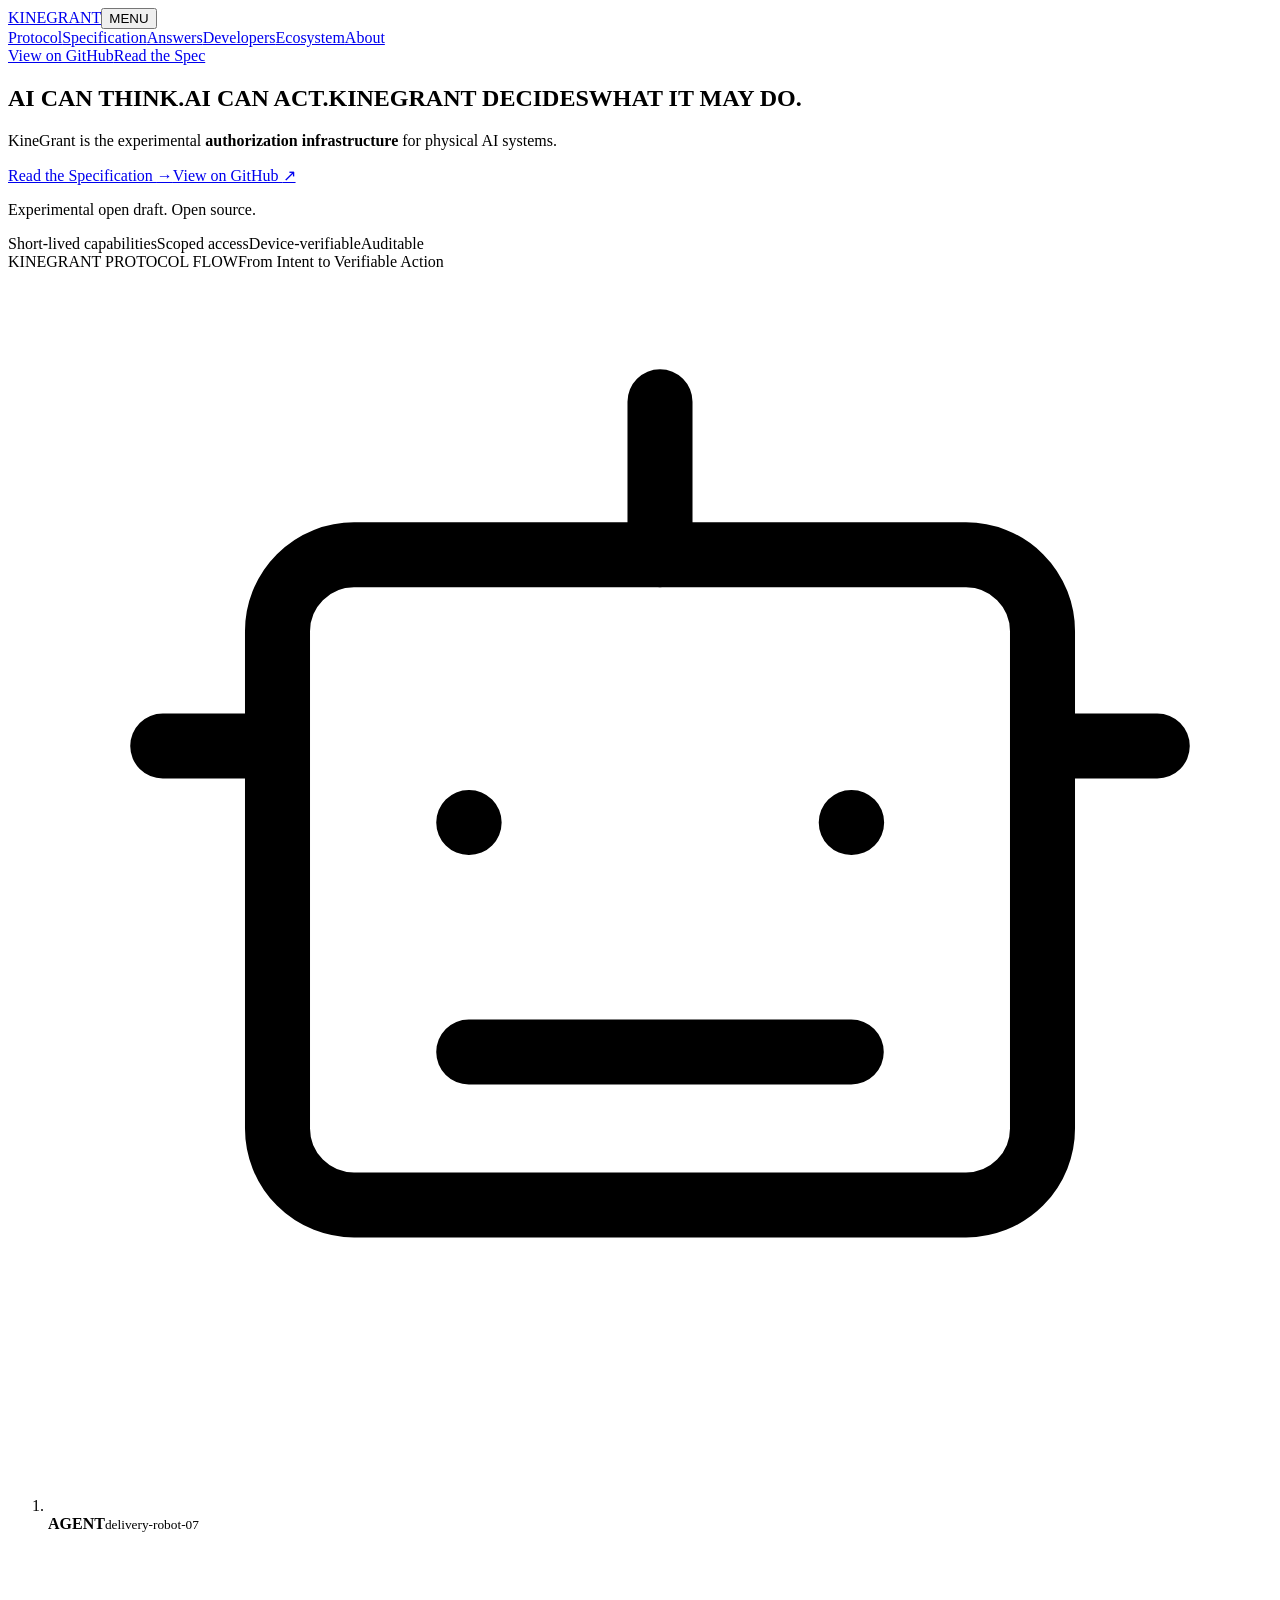
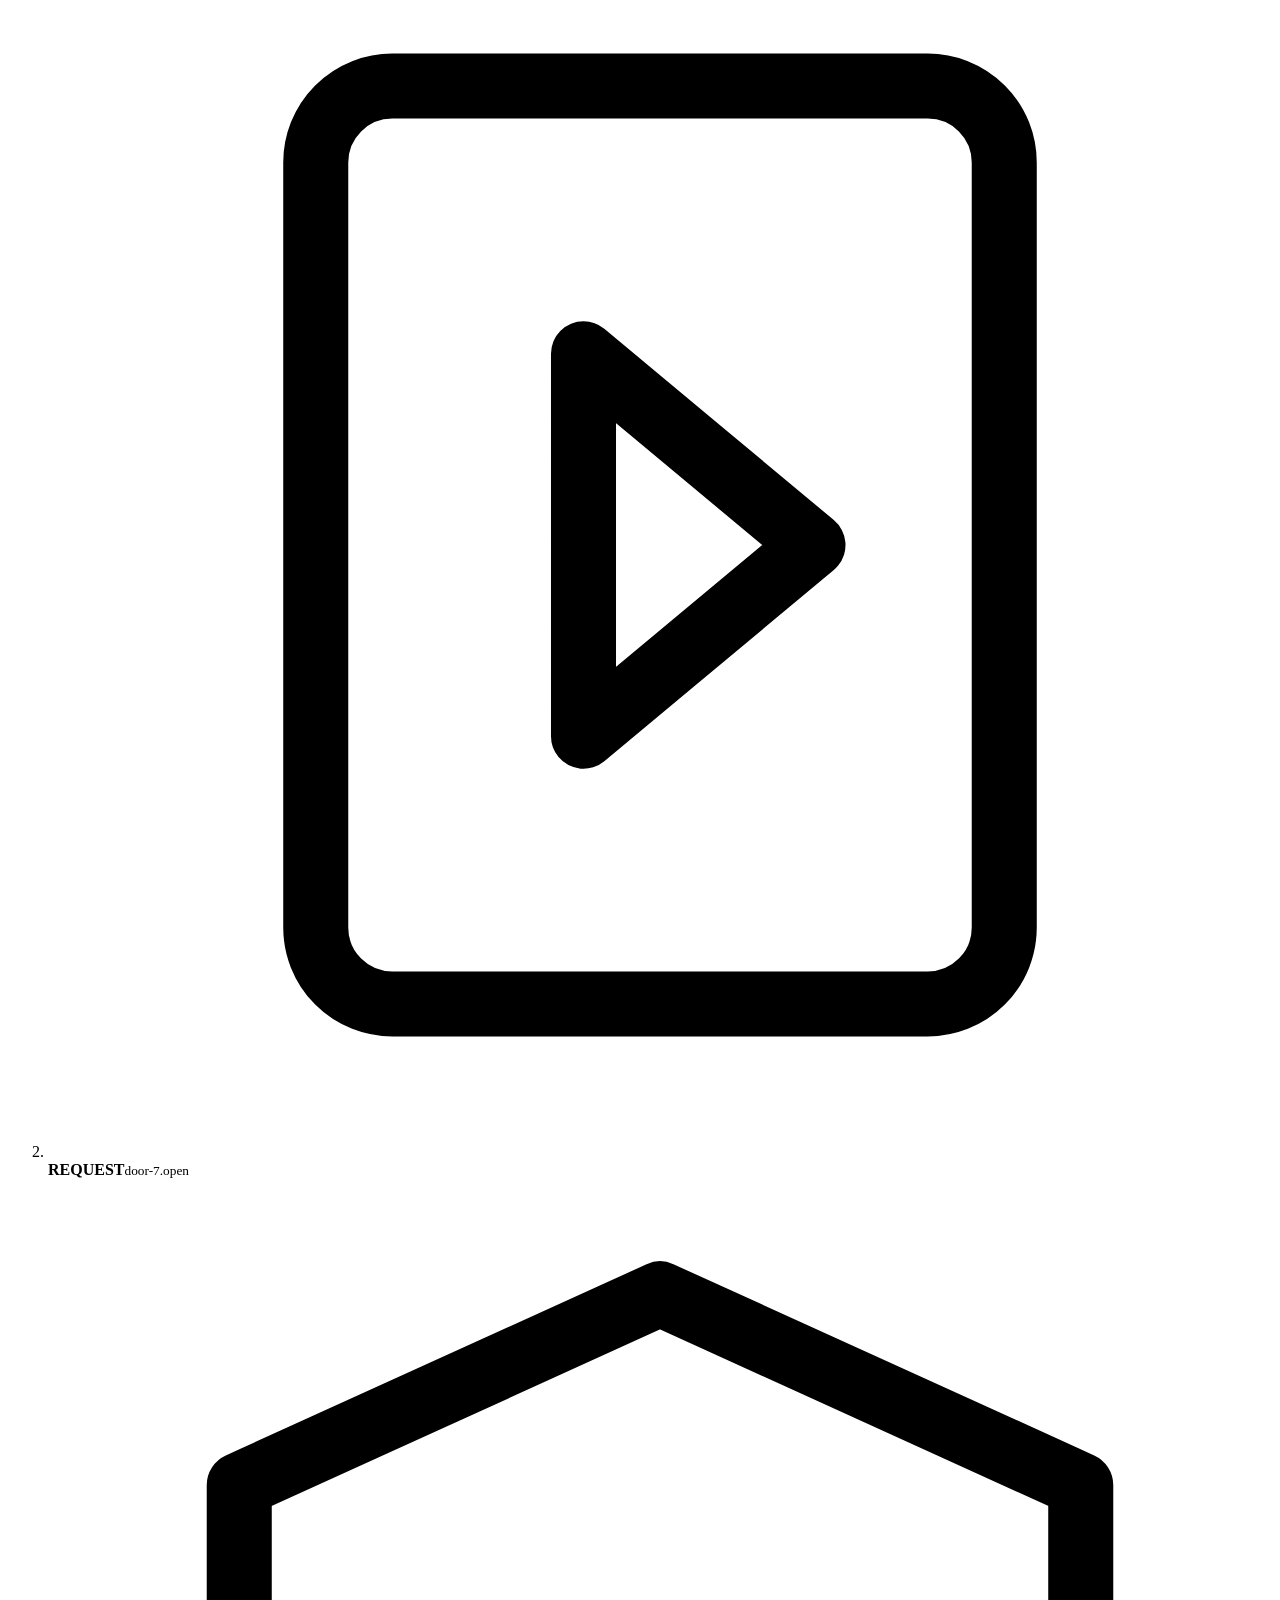
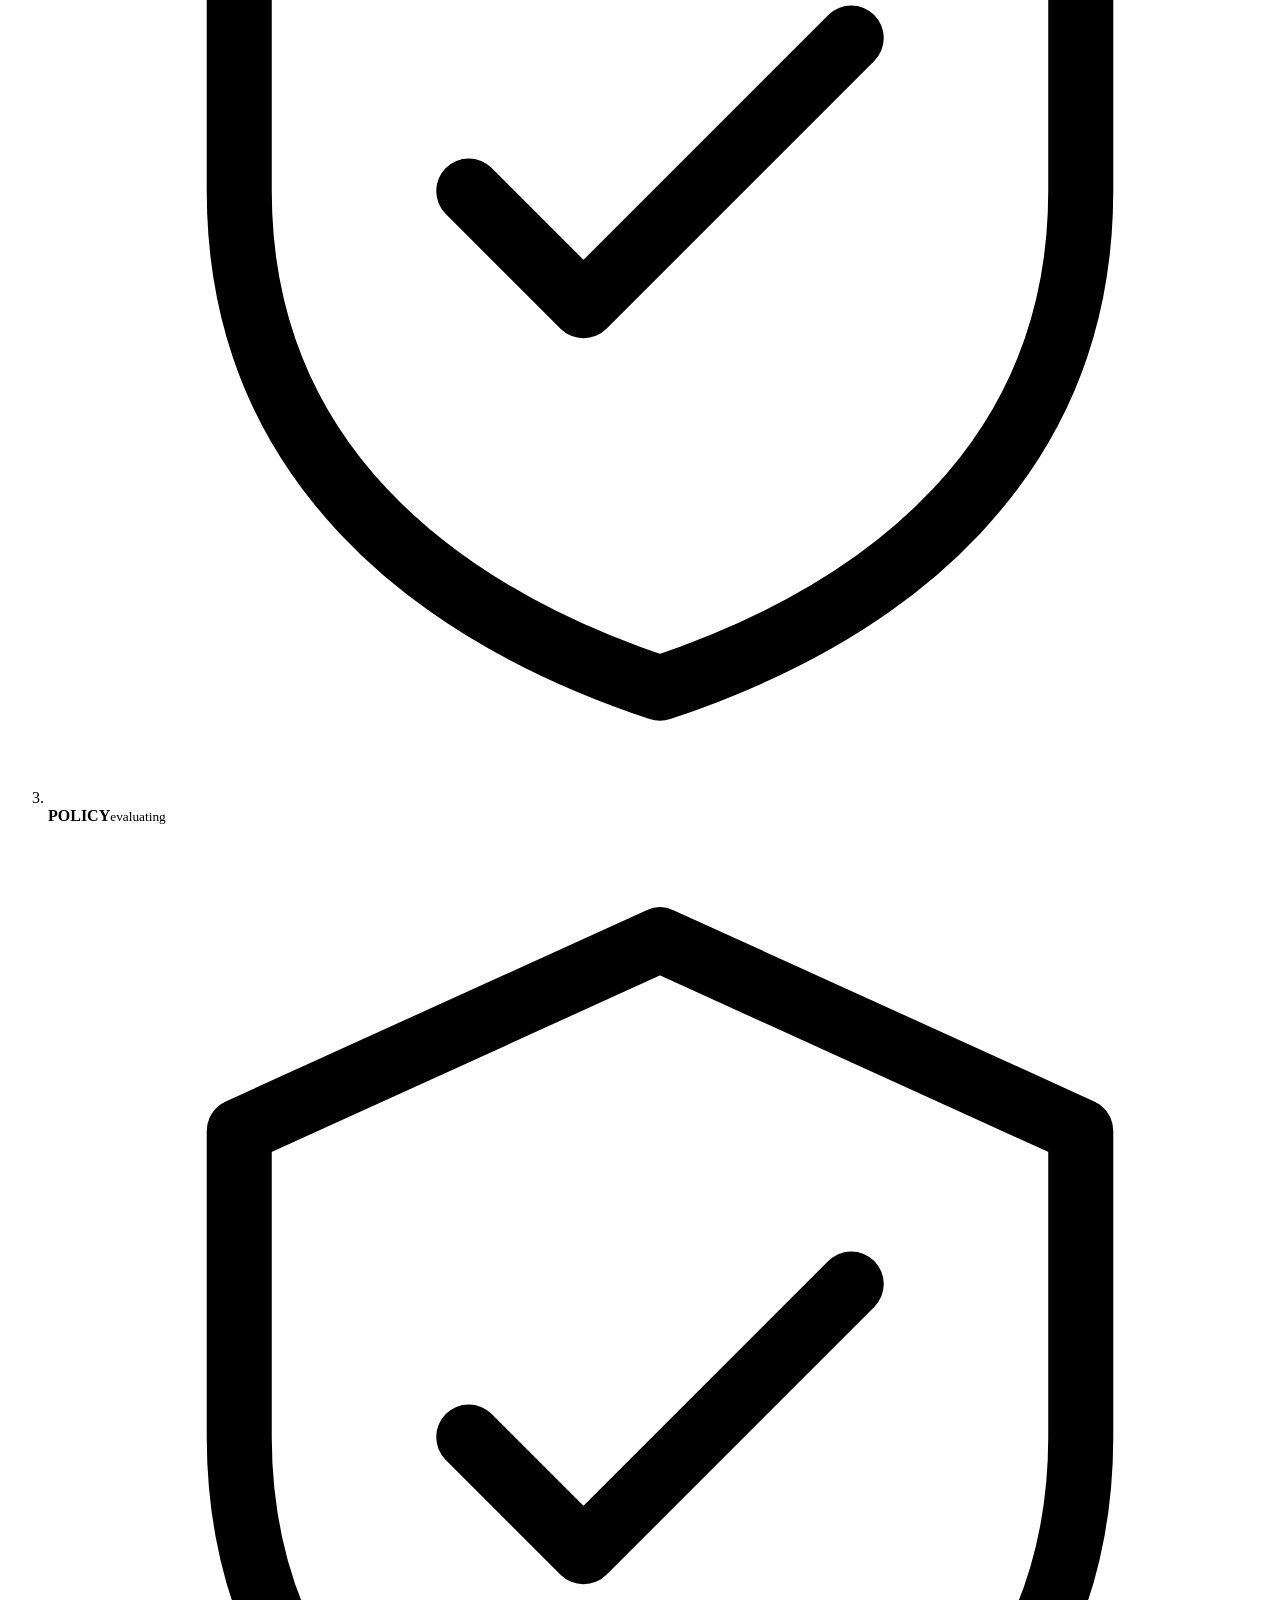
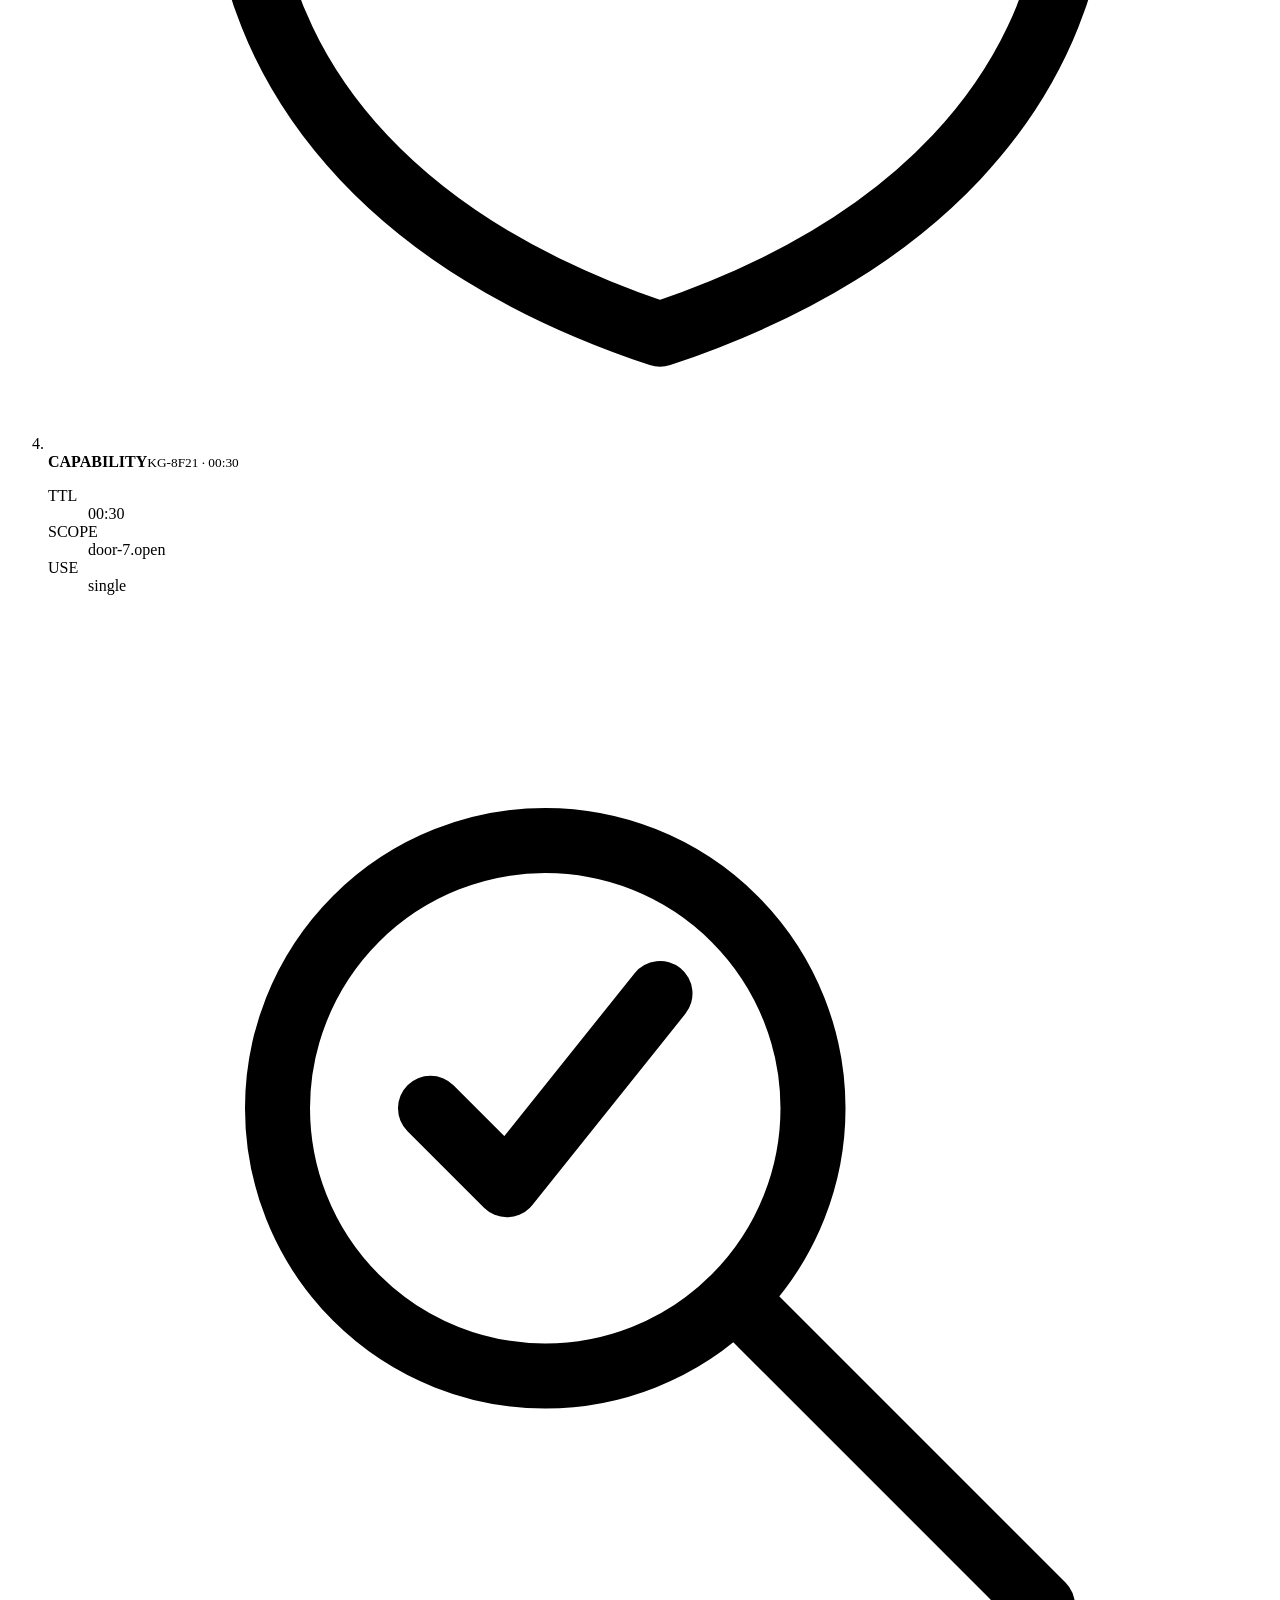
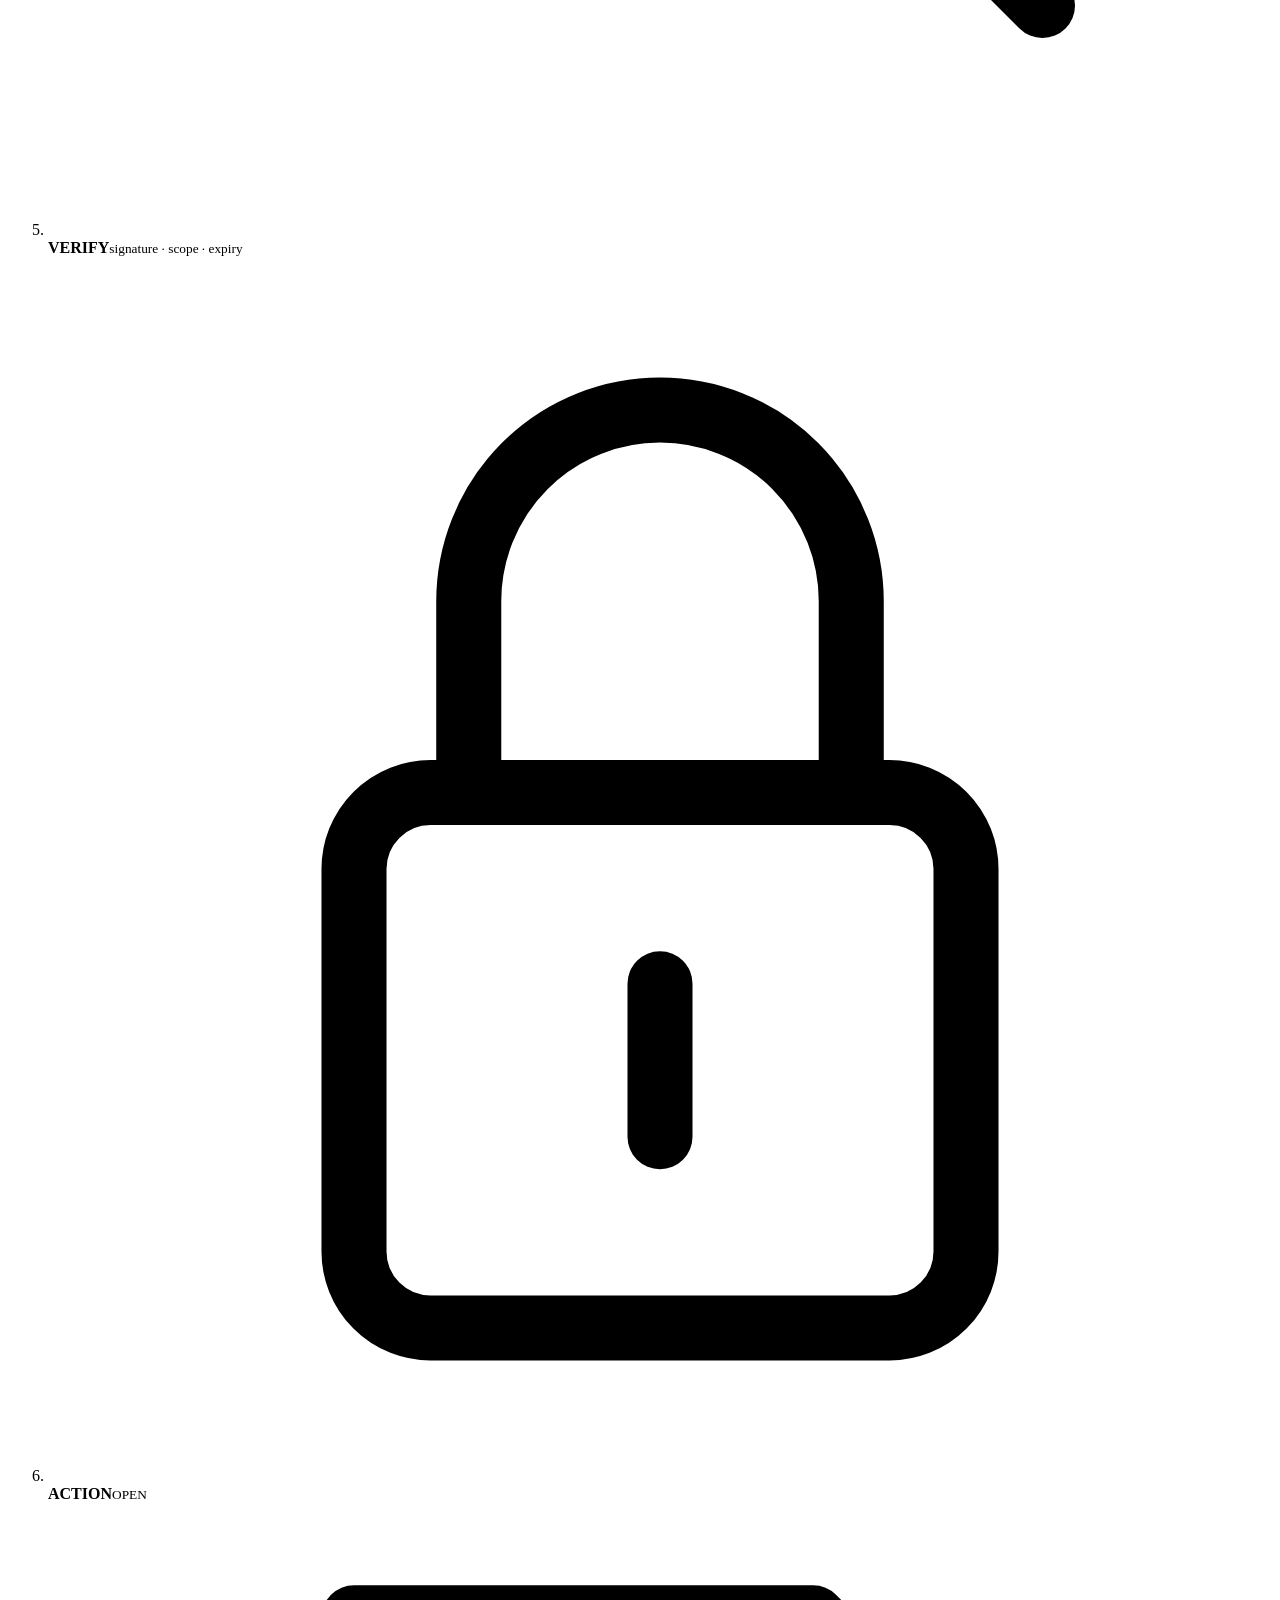
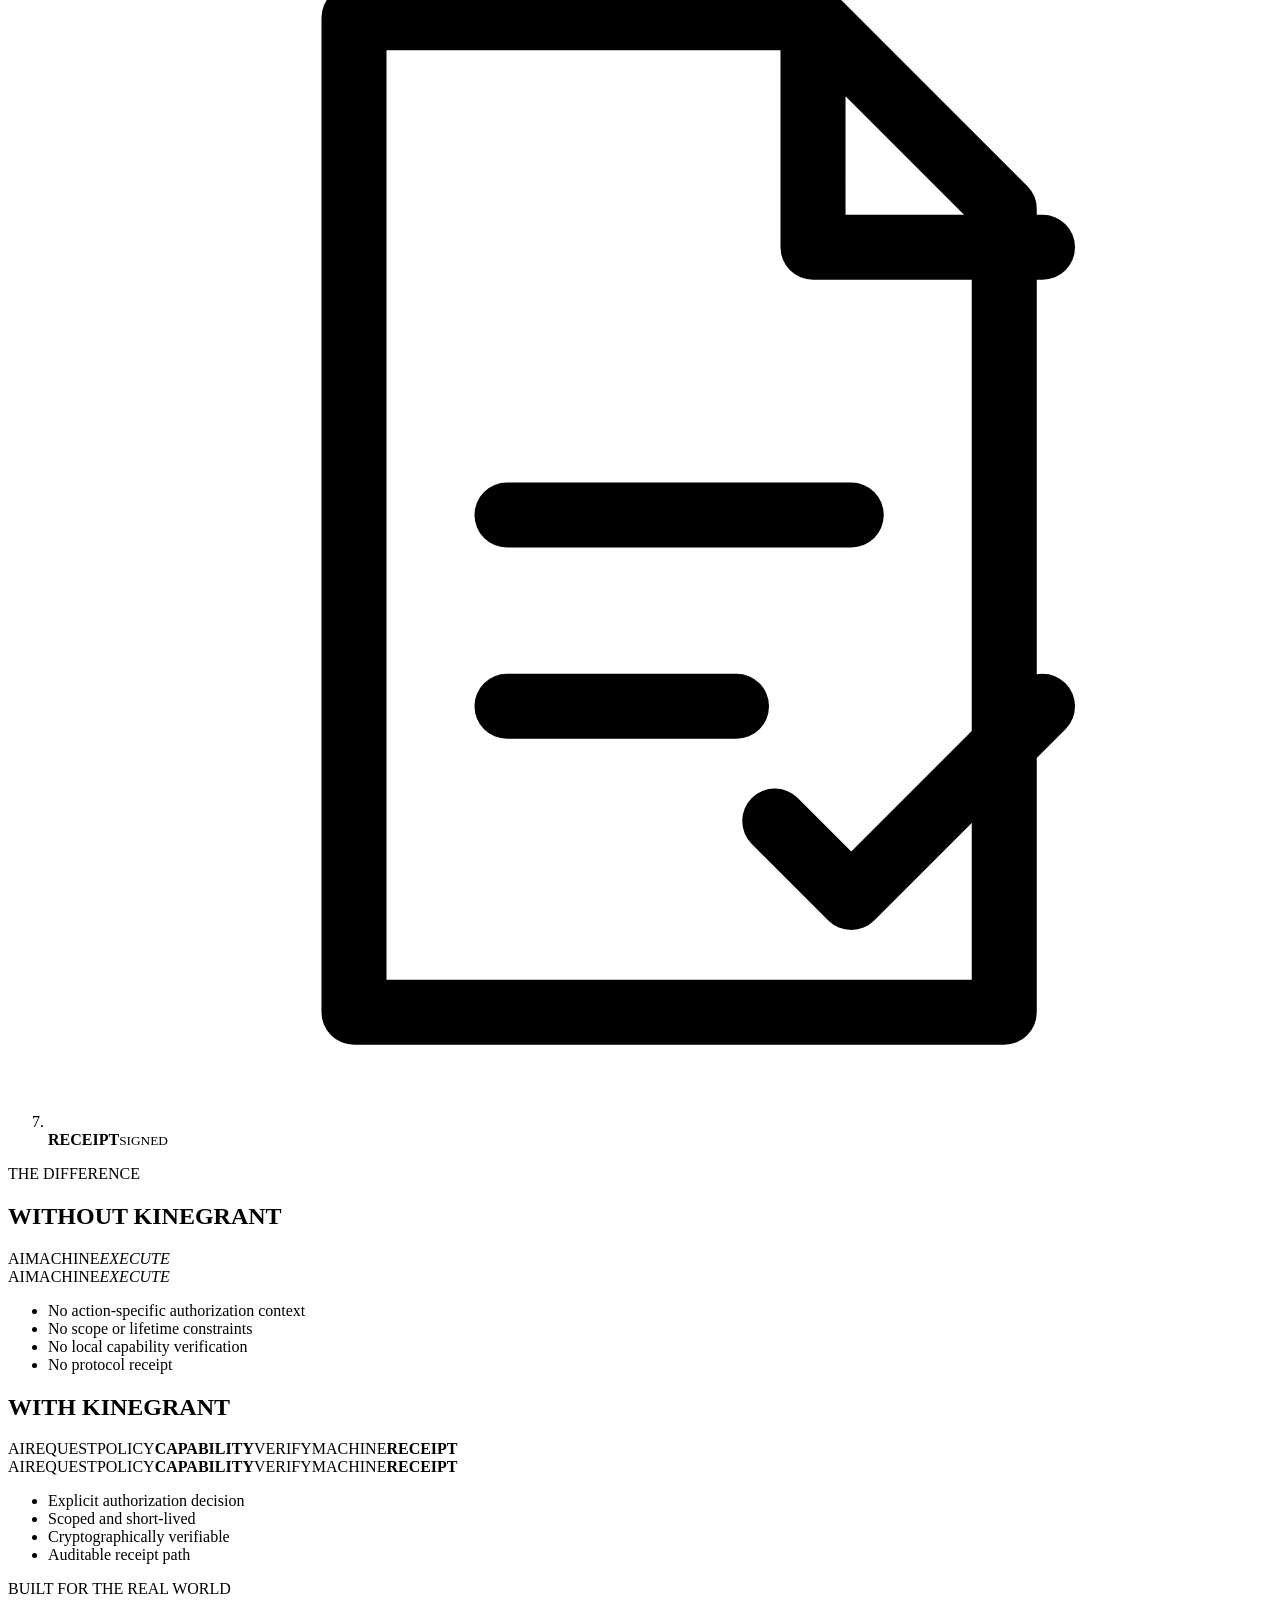
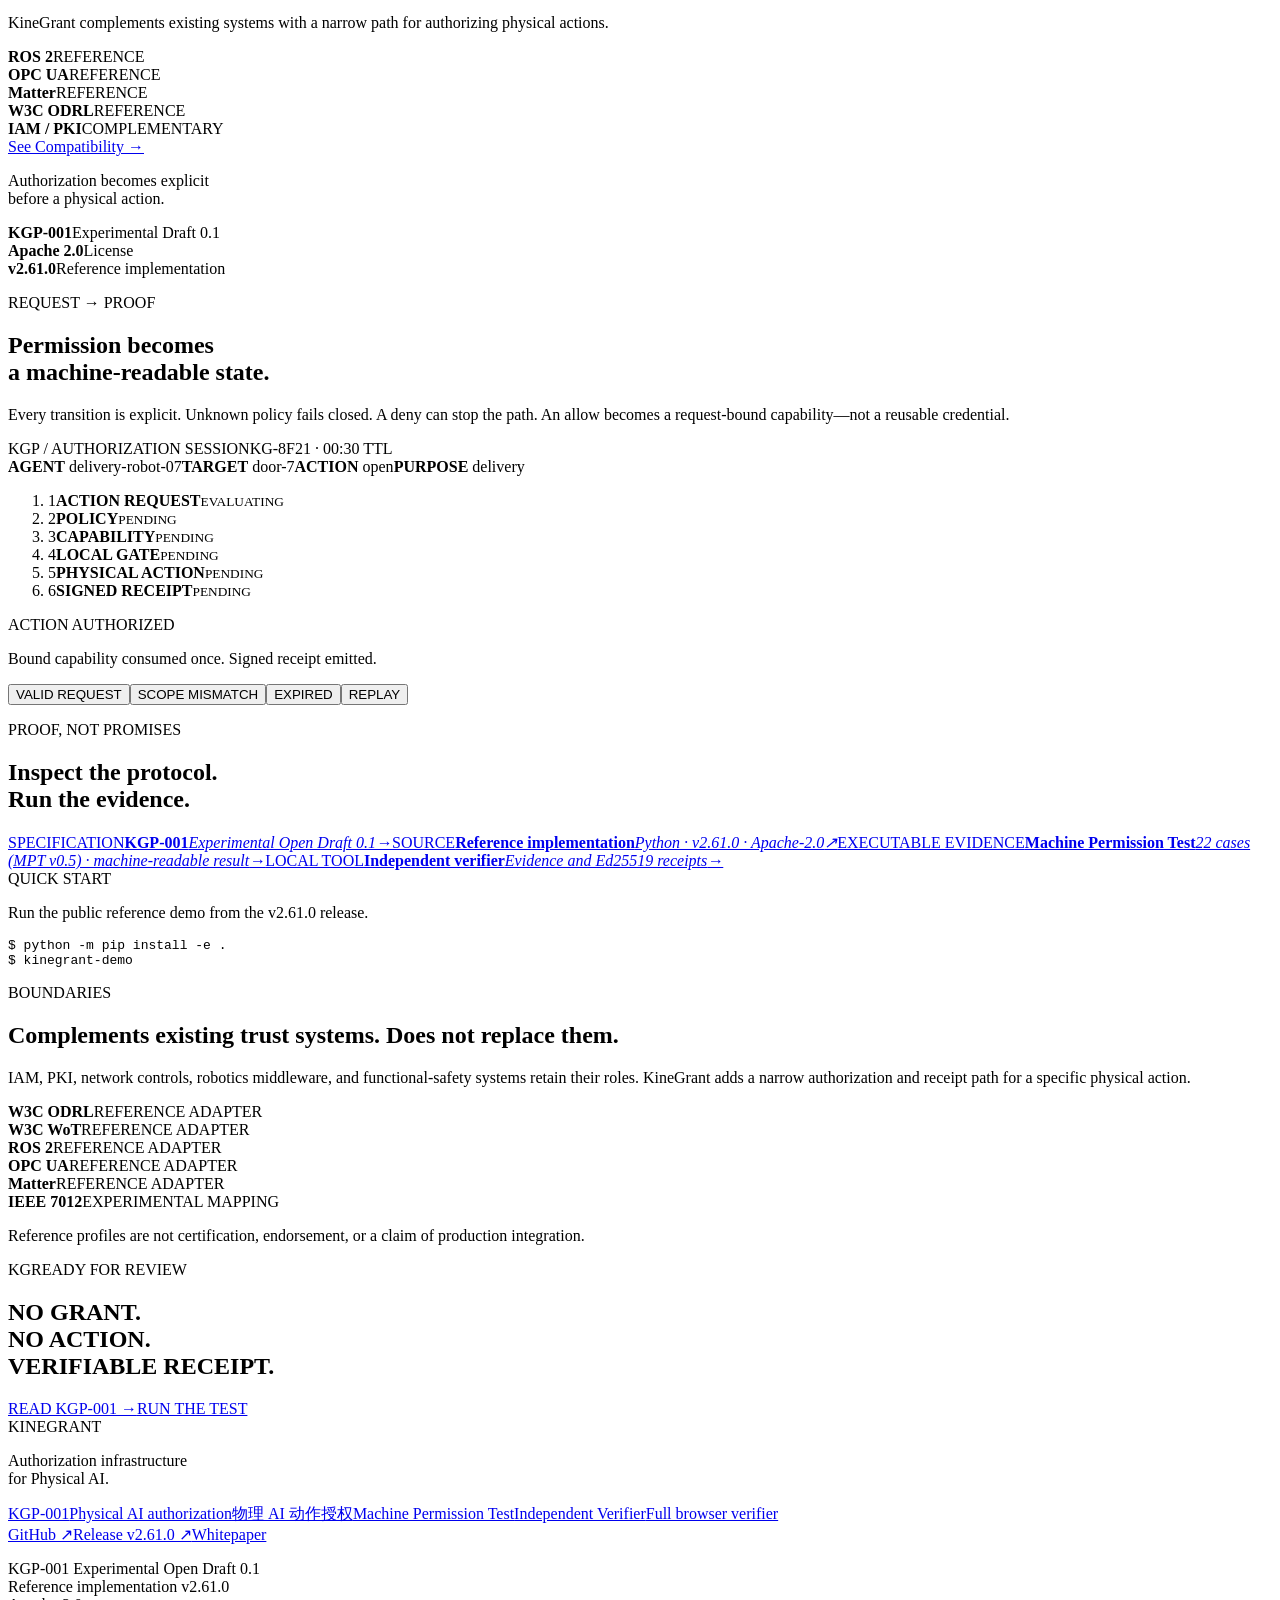
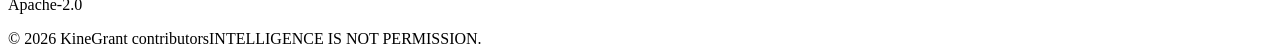
==== commit 504e8ada: "restore original site design (clean encoding, v2.61)" ====
--- a/index.html
+++ b/index.html
@@ -1,2 +1,2 @@
-<!DOCTYPE html><html lang="en"><head><meta charSet="utf-8"/><meta name="viewport" content="width=device-width, initial-scale=1"/><link rel="stylesheet" href="/_next/static/chunks/05wxyeda-lug-.css" data-precedence="next"/><link rel="preload" as="script" fetchPriority="low" href="/_next/static/chunks/0iv.5nzm~z~~9.js"/><script src="/_next/static/chunks/0exk0m7adlla-.js" async=""></script><script src="/_next/static/chunks/0lmq5h3l.1c9l.js" async=""></script><script src="/_next/static/chunks/05ruqmfx568d3.js" async=""></script><script src="/_next/static/chunks/turbopack-05.h6div.1amm.js" async=""></script><script src="/_next/static/chunks/0pi6sxr_8rcpf.js" async=""></script><script src="/_next/static/chunks/176op1ci1oflp.js" async=""></script><script src="/_next/static/chunks/10yrkz-vwey5l.js" async=""></script><title>KineGrant | Physical AI Authorization Protocol</title><meta name="description" content="KineGrant is an experimental open protocol for authorizing specific robot and machine actions with short-lived capabilities, local verification, replay protection, and signed receipts."/><meta name="application-name" content="KineGrant Protocol"/><link rel="author" href="https://github.com/zoahdev/kinegrant-protocol"/><meta name="author" content="KineGrant contributors"/><link rel="manifest" href="/manifest.webmanifest"/><meta name="keywords" content="physical AI authorization,robot authorization protocol,machine authorization,robotics security,embodied AI security,short-lived capability,local action gate,replay protection,signed action receipt,KGP-001,物理 AI 授权,机器人动作授权,机器行动权限,具身智能安全"/><meta name="referrer" content="strict-origin-when-cross-origin"/><meta name="creator" content="KineGrant contributors"/><meta name="publisher" content="KineGrant contributors"/><meta name="robots" content="index, follow"/><meta name="googlebot" content="index, follow, max-video-preview:-1, max-image-preview:large, max-snippet:-1"/><meta name="category" content="technology"/><link rel="canonical" href="https://kinegrant.com/"/><link rel="alternate" type="text/plain" href="https://kinegrant.com/llms.txt" title="KineGrant machine-readable project summary"/><link rel="alternate" type="text/plain" href="https://kinegrant.com/llms-zh.txt" title="KineGrant 中文机器可读摘要"/><meta property="og:title" content="KineGrant | Physical AI Authorization Protocol"/><meta property="og:description" content="An open permission layer between AI decisions and physical machine actions: request, policy, short-lived capability, local gate, action, signed receipt."/><meta property="og:url" content="https://kinegrant.com/"/><meta property="og:site_name" content="KineGrant Protocol"/><meta property="og:locale" content="en_US"/><meta property="og:image" content="https://kinegrant.com/kinegrant-og.png"/><meta property="og:image:width" content="1200"/><meta property="og:image:height" content="630"/><meta property="og:image:alt" content="KineGrant authorization infrastructure for Physical AI"/><meta property="og:type" content="website"/><meta name="twitter:card" content="summary_large_image"/><meta name="twitter:title" content="KineGrant | Physical AI Authorization Protocol"/><meta name="twitter:description" content="An open permission layer between AI decisions and physical machine actions."/><meta name="twitter:image" content="https://kinegrant.com/kinegrant-og.png"/><link rel="shortcut icon" href="/favicon.svg"/><link rel="icon" href="/favicon.svg"/><link rel="apple-touch-icon" href="/favicon.svg"/><script src="/_next/static/chunks/03~yq9q893hmn.js" noModule=""></script></head><body><div hidden=""><!--$--><!--/$--></div><main><header class="site-header"><div class="shell nav-frame"><a class="wordmark" aria-label="KineGrant home" href="/">KINEGRANT</a><button class="menu-button" aria-expanded="false" aria-controls="site-menu"><span>MENU</span></button><nav class="site-menu " id="site-menu" aria-label="Primary navigation"><a href="/#protocol">Protocol</a><a href="/paper/">Specification</a><a href="/physical-ai-authorization/">Answers</a><a href="/#developers">Developers</a><a href="/#ecosystem">Ecosystem</a><a href="/#about">About</a></nav><div class="nav-actions"><a class="nav-github" href="https://github.com/zoahdev/kinegrant-protocol" target="_blank" rel="noreferrer">View on GitHub</a><a class="nav-action" href="/paper">Read the Spec</a></div></div></header><section class="hero shell" aria-labelledby="hero-title"><div class="hero-copy"><h1 id="hero-title"><span>AI CAN THINK.</span><span>AI CAN ACT.</span><strong>KINEGRANT DECIDES</strong><strong>WHAT IT MAY DO.</strong></h1><p class="hero-intro">KineGrant is the experimental <b>authorization infrastructure</b> for physical AI systems.</p><div class="hero-actions"><a class="button button-dark" href="/paper">Read the Specification <span>→</span></a><a class="button button-outline" href="https://github.com/zoahdev/kinegrant-protocol" target="_blank" rel="noreferrer">View on GitHub <span>↗</span></a></div><p class="hero-status">Experimental open draft. Open source.</p><div class="hero-facts" aria-label="Protocol properties"><span>Short-lived capabilities</span><span>Scoped access</span><span>Device-verifiable</span><span>Auditable</span></div></div><div class="hero-visual" role="img" aria-label="An autonomous mobile robot with a robotic arm in a controlled industrial cell"></div></section><section class="flow-band" id="protocol" aria-label="KineGrant protocol flow"><div class="shell flow-band-head"><span>KINEGRANT PROTOCOL FLOW</span><span>From Intent to Verifiable Action</span></div><ol class="shell flow-band-track"><li><span class="protocol-icon " aria-hidden="true"><svg viewBox="0 0 32 32" fill="none" stroke="currentColor" stroke-width="1.7" stroke-linecap="round" stroke-linejoin="round"><rect x="6" y="7" width="20" height="17" rx="2"></rect><path d="M16 3v4M11 14h.01M21 14h.01M11 20h10M3 12h3M26 12h3"></path></svg></span><b>AGENT</b><small>delivery-robot-07</small></li><li><span class="protocol-icon " aria-hidden="true"><svg viewBox="0 0 32 32" fill="none" stroke="currentColor" stroke-width="1.7" stroke-linecap="round" stroke-linejoin="round"><rect x="7" y="4" width="18" height="24" rx="2"></rect><path d="m14 11 6 5-6 5z"></path></svg></span><b>REQUEST</b><small>door-7.open</small></li><li><span class="protocol-icon " aria-hidden="true"><svg viewBox="0 0 32 32" fill="none" stroke="currentColor" stroke-width="1.7" stroke-linecap="round" stroke-linejoin="round"><path d="M16 3 27 8v8c0 7-5 11-11 13C10 27 5 23 5 16V8z"></path><path d="m11 16 3 3 7-7"></path></svg></span><b>POLICY</b><small>evaluating</small></li><li><span class="protocol-icon is-grant" aria-hidden="true"><svg viewBox="0 0 32 32" fill="none" stroke="currentColor" stroke-width="1.7" stroke-linecap="round" stroke-linejoin="round"><path d="M16 3 27 8v8c0 7-5 11-11 13C10 27 5 23 5 16V8z"></path><path d="m11 16 3 3 7-7"></path></svg></span><b>CAPABILITY</b><small>KG-8F21 · 00:30</small><dl><div><dt>TTL</dt><dd>00:30</dd></div><div><dt>SCOPE</dt><dd>door-7.open</dd></div><div><dt>USE</dt><dd>single</dd></div></dl></li><li><span class="protocol-icon " aria-hidden="true"><svg viewBox="0 0 32 32" fill="none" stroke="currentColor" stroke-width="1.7" stroke-linecap="round" stroke-linejoin="round"><circle cx="13" cy="13" r="7"></circle><path d="m18 18 8 8M10 13l2 2 4-5"></path></svg></span><b>VERIFY</b><small>signature · scope · expiry</small></li><li><span class="protocol-icon " aria-hidden="true"><svg viewBox="0 0 32 32" fill="none" stroke="currentColor" stroke-width="1.7" stroke-linecap="round" stroke-linejoin="round"><rect x="8" y="14" width="16" height="14" rx="2"></rect><path d="M11 14V9a5 5 0 0 1 10 0v5M16 19v4"></path></svg></span><b>ACTION</b><small>OPEN</small></li><li><span class="protocol-icon " aria-hidden="true"><svg viewBox="0 0 32 32" fill="none" stroke="currentColor" stroke-width="1.7" stroke-linecap="round" stroke-linejoin="round"><path d="M8 3h12l5 5v21H8zM20 3v6h6M12 16h9M12 21h6"></path><path d="m19 24 2 2 5-5"></path></svg></span><b>RECEIPT</b><small>SIGNED</small></li></ol></section><section class="difference-section shell" id="ecosystem" aria-labelledby="difference-title"><div class="difference-main"><p class="section-label" id="difference-title">THE DIFFERENCE</p><div class="difference-panels"><article class="difference-panel"><h2>WITHOUT KINEGRANT</h2><div class="mini-flow mini-flow-without"><span>AI</span><i></i><span>MACHINE</span><em>EXECUTE</em></div><div class="mobile-system-flow mobile-system-flow-without" aria-hidden="true"><span>AI</span><i></i><span>MACHINE</span><em>EXECUTE</em></div><ul><li>No action-specific authorization context</li><li>No scope or lifetime constraints</li><li>No local capability verification</li><li>No protocol receipt</li></ul></article><article class="difference-panel"><h2>WITH KINEGRANT</h2><div class="mini-flow mini-flow-with"><span>AI</span><i></i><span>REQUEST</span><i></i><span>POLICY</span><i></i><b>CAPABILITY</b><i></i><span>VERIFY</span><i></i><span>MACHINE</span><i></i><b>RECEIPT</b></div><div class="mobile-system-flow mobile-system-flow-authorized" aria-hidden="true"><span>AI</span><span>REQUEST</span><span>POLICY</span><b>CAPABILITY</b><span>VERIFY</span><span>MACHINE</span><b>RECEIPT</b></div><ul class="checks"><li>Explicit authorization decision</li><li>Scoped and short-lived</li><li>Cryptographically verifiable</li><li>Auditable receipt path</li></ul></article></div></div><aside class="real-world" aria-labelledby="real-world-title"><p class="section-label" id="real-world-title">BUILT FOR THE REAL WORLD</p><p>KineGrant complements existing systems with a narrow path for authorizing physical actions.</p><div class="compatibility-ledger"><div><b>ROS 2</b><span>REFERENCE</span></div><div><b>OPC UA</b><span>REFERENCE</span></div><div><b>Matter</b><span>REFERENCE</span></div><div><b>W3C ODRL</b><span>REFERENCE</span></div><div><b>IAM / PKI</b><span>COMPLEMENTARY</span></div></div><a class="compatibility-link" href="#about">See Compatibility <span>→</span></a></aside><div class="reference-stats"><p>Authorization becomes explicit<br/>before a physical action.</p><div><strong>KGP-001</strong><span>Experimental Draft 0.1</span></div><div><strong>Apache 2.0</strong><span>License</span></div><div><strong>v2.60.0</strong><span>Reference implementation</span></div></div></section><section class="protocol-section shell" aria-labelledby="protocol-title"><div class="protocol-heading"><p class="section-label">REQUEST → PROOF</p><h2 id="protocol-title">Permission becomes<br/>a machine-readable state.</h2><p>Every transition is explicit. Unknown policy fails closed. A deny can stop the path. An allow becomes a request-bound capability—not a reusable credential.</p></div><div class="instrument is-allow"><div class="instrument-head"><span>KGP / AUTHORIZATION SESSION</span><span class="session-id">KG-8F21 · 00:30 TTL</span></div><div class="instrument-data"><span><b>AGENT</b> delivery-robot-07</span><span><b>TARGET</b> door-7</span><span><b>ACTION</b> open</span><span><b>PURPOSE</b> delivery</span></div><ol class="protocol-rail" aria-label="KineGrant protocol sequence"><li class="reached "><span class="rail-node" aria-hidden="true">1</span><b>ACTION REQUEST</b><small>EVALUATING</small></li><li class=" "><span class="rail-node" aria-hidden="true">2</span><b>POLICY</b><small>PENDING</small></li><li class=" "><span class="rail-node" aria-hidden="true">3</span><b>CAPABILITY</b><small>PENDING</small></li><li class=" "><span class="rail-node" aria-hidden="true">4</span><b>LOCAL GATE</b><small>PENDING</small></li><li class=" "><span class="rail-node" aria-hidden="true">5</span><b>PHYSICAL ACTION</b><small>PENDING</small></li><li class=" "><span class="rail-node" aria-hidden="true">6</span><b>SIGNED RECEIPT</b><small>PENDING</small></li></ol><div class="instrument-outcome" aria-live="polite"><span>ACTION AUTHORIZED</span><p>Bound capability consumed once. Signed receipt emitted.</p></div><div class="instrument-modes" aria-label="Authorization scenarios"><button class="active">VALID REQUEST</button><button class="">SCOPE MISMATCH</button><button class="">EXPIRED</button><button class="">REPLAY</button></div></div></section><section class="proof-section" id="developers"><div class="shell"><div class="proof-heading"><p class="section-label">PROOF, NOT PROMISES</p><h2>Inspect the protocol.<br/>Run the evidence.</h2></div><div class="proof-ledger"><a href="/paper"><span>SPECIFICATION</span><b>KGP-001</b><em>Experimental Open Draft 0.1</em><i>→</i></a><a href="https://github.com/zoahdev/kinegrant-protocol" target="_blank" rel="noreferrer"><span>SOURCE</span><b>Reference implementation</b><em>Python · v2.60.0 · Apache-2.0</em><i>↗</i></a><a href="/challenge"><span>EXECUTABLE EVIDENCE</span><b>Machine Permission Test</b><em>22 cases (MPT v0.5) · machine-readable result</em><i>→</i></a><a href="/verify"><span>LOCAL TOOL</span><b>Independent verifier</b><em>Evidence and Ed25519 receipts</em><i>→</i></a></div><div class="quickstart"><div><span>QUICK START</span><p>Run the public reference demo from the v2.60.0 release.</p></div><pre><code><span>$</span> python -m pip install -e .<!-- -->
-<span>$</span> kinegrant-demo</code></pre></div></div></section><section class="boundary-section shell" id="about" aria-labelledby="boundary-title"><p class="section-label">BOUNDARIES</p><div class="boundary-copy"><h2 id="boundary-title">Complements existing trust systems. Does not replace them.</h2><p>IAM, PKI, network controls, robotics middleware, and functional-safety systems retain their roles. KineGrant adds a narrow authorization and receipt path for a specific physical action.</p></div><div class="compatibility" role="list" aria-label="Reference mappings"><div role="listitem"><b>W3C ODRL</b><span>REFERENCE ADAPTER</span></div><div role="listitem"><b>W3C WoT</b><span>REFERENCE ADAPTER</span></div><div role="listitem"><b>ROS 2</b><span>REFERENCE ADAPTER</span></div><div role="listitem"><b>OPC UA</b><span>REFERENCE ADAPTER</span></div><div role="listitem"><b>Matter</b><span>REFERENCE ADAPTER</span></div><div role="listitem"><b>IEEE 7012</b><span>EXPERIMENTAL MAPPING</span></div></div><p class="boundary-note">Reference profiles are not certification, endorsement, or a claim of production integration.</p></section><section class="final-cta shell"><div class="cta-rail"><span>KG</span><i></i><span>READY FOR REVIEW</span></div><h2>NO GRANT.<br/>NO ACTION.<br/><span>VERIFIABLE RECEIPT.</span></h2><div><a class="button button-dark" href="/paper">READ KGP-001 →</a><a class="button button-text" href="/challenge">RUN THE TEST</a></div></section><footer class="site-footer shell"><div class="footer-name">KINEGRANT</div><div class="footer-grid"><p>Authorization infrastructure<br/>for Physical AI.</p><div><a href="/paper">KGP-001</a><a href="/physical-ai-authorization">Physical AI authorization</a><a href="/zh/physical-ai-authorization">物理 AI 动作授权</a><a href="/challenge">Machine Permission Test</a><a href="/verify">Independent Verifier</a><a href="/verify/policy-bundle-verifier.html">Full browser verifier</a></div><div><a href="https://github.com/zoahdev/kinegrant-protocol" target="_blank" rel="noreferrer">GitHub ↗</a><a href="https://github.com/zoahdev/kinegrant-protocol/releases/tag/v2.60.0" target="_blank" rel="noreferrer">Release v2.60.0 ↗</a><a href="/KineGrant-KGP-001-Whitepaper-v0.1.pdf">Whitepaper</a></div><p class="footer-status">KGP-001 Experimental Open Draft 0.1<br/>Reference implementation v2.60.0<br/>Apache-2.0</p></div><div class="footer-bottom"><span>© 2026 KineGrant contributors</span><span>INTELLIGENCE IS NOT PERMISSION.</span></div></footer><script type="application/ld+json">{"@context":"https://schema.org","@graph":[{"@type":"Project","@id":"https://kinegrant.com/#project","name":"KineGrant","alternateName":["KineGrant Protocol","KGP-001","KineGrant 协议"],"url":"https://kinegrant.com/","logo":"https://kinegrant.com/favicon.svg","image":"https://kinegrant.com/kinegrant-og.png","description":"Experimental open authorization and accountability infrastructure for Physical AI systems.","disambiguatingDescription":"A permission protocol for specific real-world machine actions, not a robot operating system or functional-safety controller.","founder":{"@type":"Person","name":"Zoah"},"foundingDate":"2026-08-10","slogan":"Intelligence is not permission.","sameAs":["https://github.com/zoahdev/kinegrant-protocol"],"keywords":["physical AI authorization","robot authorization","machine permission","robotics security","物理 AI 授权","机器人动作授权","机器行动权限","具身智能安全"],"subjectOf":[{"@type":"TechArticle","@id":"https://kinegrant.com/physical-ai-authorization#article","inLanguage":"en"},{"@type":"TechArticle","@id":"https://kinegrant.com/zh/physical-ai-authorization#article","inLanguage":"zh-CN"}]},{"@type":"WebSite","@id":"https://kinegrant.com/#website","name":"KineGrant Protocol","url":"https://kinegrant.com/","inLanguage":["en","zh-CN"],"publisher":{"@id":"https://kinegrant.com/#project"}},{"@type":"SoftwareSourceCode","@id":"https://kinegrant.com/#reference-implementation","name":"KineGrant Protocol reference implementation","codeRepository":"https://github.com/zoahdev/kinegrant-protocol","license":"https://www.apache.org/licenses/LICENSE-2.0","programmingLanguage":"Python","runtimePlatform":"Python 3.11 or newer","description":"Reference implementation of KGP-001 Experimental Open Draft 0.1.","version":"2.60.0","isPartOf":{"@id":"https://kinegrant.com/#project"}},{"@type":"DefinedTerm","@id":"https://kinegrant.com/physical-ai-authorization#term","name":"Physical AI authorization","description":"A permission process that decides and proves whether a specific agent may cause a specific machine to perform a specific physical action, for a defined purpose and limited time.","url":"https://kinegrant.com/physical-ai-authorization"}]}</script></main><!--$--><!--/$--><script src="/_next/static/chunks/0iv.5nzm~z~~9.js" id="_R_" async=""></script><script>(self.__next_f=self.__next_f||[]).push([0])</script><script>self.__next_f.push([1,"1:\"$Sreact.fragment\"\n2:I[39011,[\"/_next/static/chunks/0pi6sxr_8rcpf.js\",\"/_next/static/chunks/176op1ci1oflp.js\"],\"default\"]\n3:I[37771,[\"/_next/static/chunks/0pi6sxr_8rcpf.js\",\"/_next/static/chunks/176op1ci1oflp.js\"],\"default\"]\n4:I[83792,[\"/_next/static/chunks/0pi6sxr_8rcpf.js\",\"/_next/static/chunks/176op1ci1oflp.js\",\"/_next/static/chunks/10yrkz-vwey5l.js\"],\"SiteHeader\"]\n15:I[65857,[\"/_next/static/chunks/0pi6sxr_8rcpf.js\",\"/_next/static/chunks/176op1ci1oflp.js\"],\"default\",1]\n:HL[\"/_next/static/chunks/05wxyeda-lug-.css\",\"style\"]\n"])</script><script>self.__next_f.push([1,"0:{\"P\":null,\"c\":[\"\",\"\"],\"q\":\"\",\"i\":false,\"f\":[[[\"\",{\"children\":[\"__PAGE__\",{}]},\"$undefined\",\"$undefined\",16],[[\"$\",\"$1\",\"c\",{\"children\":[[[\"$\",\"link\",\"0\",{\"rel\":\"stylesheet\",\"href\":\"/_next/static/chunks/05wxyeda-lug-.css\",\"precedence\":\"next\",\"crossOrigin\":\"$undefined\",\"nonce\":\"$undefined\"}],[\"$\",\"script\",\"script-0\",{\"src\":\"/_next/static/chunks/0pi6sxr_8rcpf.js\",\"async\":true,\"nonce\":\"$undefined\"}],[\"$\",\"script\",\"script-1\",{\"src\":\"/_next/static/chunks/176op1ci1oflp.js\",\"async\":true,\"nonce\":\"$undefined\"}]],[\"$\",\"html\",null,{\"lang\":\"en\",\"children\":[\"$\",\"body\",null,{\"children\":[\"$\",\"$L2\",null,{\"parallelRouterKey\":\"children\",\"error\":\"$undefined\",\"errorStyles\":\"$undefined\",\"errorScripts\":\"$undefined\",\"template\":[\"$\",\"$L3\",null,{}],\"templateStyles\":\"$undefined\",\"templateScripts\":\"$undefined\",\"notFound\":[[[\"$\",\"title\",null,{\"children\":\"404: This page could not be found.\"}],[\"$\",\"div\",null,{\"style\":{\"fontFamily\":\"system-ui,\\\"Segoe UI\\\",Roboto,Helvetica,Arial,sans-serif,\\\"Apple Color Emoji\\\",\\\"Segoe UI Emoji\\\"\",\"height\":\"100vh\",\"textAlign\":\"center\",\"display\":\"flex\",\"flexDirection\":\"column\",\"alignItems\":\"center\",\"justifyContent\":\"center\"},\"children\":[\"$\",\"div\",null,{\"children\":[[\"$\",\"style\",null,{\"dangerouslySetInnerHTML\":{\"__html\":\"body{color:#000;background:#fff;margin:0}.next-error-h1{border-right:1px solid rgba(0,0,0,.3)}@media (prefers-color-scheme:dark){body{color:#fff;background:#000}.next-error-h1{border-right:1px solid rgba(255,255,255,.3)}}\"}}],[\"$\",\"h1\",null,{\"className\":\"next-error-h1\",\"style\":{\"display\":\"inline-block\",\"margin\":\"0 20px 0 0\",\"padding\":\"0 23px 0 0\",\"fontSize\":24,\"fontWeight\":500,\"verticalAlign\":\"top\",\"lineHeight\":\"49px\"},\"children\":404}],[\"$\",\"div\",null,{\"style\":{\"display\":\"inline-block\"},\"children\":[\"$\",\"h2\",null,{\"style\":{\"fontSize\":14,\"fontWeight\":400,\"lineHeight\":\"49px\",\"margin\":0},\"children\":\"This page could not be found.\"}]}]]}]}]],[]],\"forbidden\":\"$undefined\",\"unauthorized\":\"$undefined\"}]}]}]]}],{\"children\":[[\"$\",\"$1\",\"c\",{\"children\":[[\"$\",\"main\",null,{\"children\":[[\"$\",\"$L4\",null,{}],[\"$\",\"section\",null,{\"className\":\"hero shell\",\"aria-labelledby\":\"hero-title\",\"children\":[[\"$\",\"div\",null,{\"className\":\"hero-copy\",\"children\":[[\"$\",\"h1\",null,{\"id\":\"hero-title\",\"children\":[[\"$\",\"span\",null,{\"children\":\"AI CAN THINK.\"}],[\"$\",\"span\",null,{\"children\":\"AI CAN ACT.\"}],[\"$\",\"strong\",null,{\"children\":\"KINEGRANT DECIDES\"}],[\"$\",\"strong\",null,{\"children\":\"WHAT IT MAY DO.\"}]]}],[\"$\",\"p\",null,{\"className\":\"hero-intro\",\"children\":[\"KineGrant is the experimental \",[\"$\",\"b\",null,{\"children\":\"authorization infrastructure\"}],\" for physical AI systems.\"]}],[\"$\",\"div\",null,{\"className\":\"hero-actions\",\"children\":[[\"$\",\"a\",null,{\"className\":\"button button-dark\",\"href\":\"/paper\",\"children\":[\"Read the Specification \",[\"$\",\"span\",null,{\"children\":\"→\"}]]}],[\"$\",\"a\",null,{\"className\":\"button button-outline\",\"href\":\"https://github.com/zoahdev/kinegrant-protocol\",\"target\":\"_blank\",\"rel\":\"noreferrer\",\"children\":[\"View on GitHub \",[\"$\",\"span\",null,{\"children\":\"↗\"}]]}]]}],[\"$\",\"p\",null,{\"className\":\"hero-status\",\"children\":\"Experimental open draft. Open source.\"}],[\"$\",\"div\",null,{\"className\":\"hero-facts\",\"aria-label\":\"Protocol properties\",\"children\":[[\"$\",\"span\",null,{\"children\":\"Short-lived capabilities\"}],[\"$\",\"span\",null,{\"children\":\"Scoped access\"}],[\"$\",\"span\",null,{\"children\":\"Device-verifiable\"}],[\"$\",\"span\",null,{\"children\":\"Auditable\"}]]}]]}],[\"$\",\"div\",null,{\"className\":\"hero-visual\",\"role\":\"img\",\"aria-label\":\"An autonomous mobile robot with a robotic arm in a controlled industrial cell\"}]]}],[\"$\",\"section\",null,{\"className\":\"flow-band\",\"id\":\"protocol\",\"aria-label\":\"KineGrant protocol flow\",\"children\":[[\"$\",\"div\",null,{\"className\":\"shell flow-band-head\",\"children\":[[\"$\",\"span\",null,{\"children\":\"KINEGRANT PROTOCOL FLOW\"}],[\"$\",\"span\",null,{\"children\":\"From Intent to Verifiable Action\"}]]}],[\"$\",\"ol\",null,{\"className\":\"shell flow-band-track\",\"children\":[[\"$\",\"li\",\"AGENT\",{\"children\":[[\"$\",\"span\",null,{\"className\":\"protocol-icon \",\"aria-hidden\":\"true\",\"children\":[\"$\",\"svg\",null,{\"viewBox\":\"0 0 32 32\",\"fill\":\"none\",\"stroke\":\"currentColor\",\"strokeWidth\":\"1.7\",\"strokeLinecap\":\"round\",\"strokeLinejoin\":\"round\",\"children\":[[\"$\",\"rect\",null,{\"x\":\"6\",\"y\":\"7\",\"width\":\"20\",\"height\":\"17\",\"rx\":\"2\"}],[\"$\",\"path\",null,{\"d\":\"M16 3v4M11 14h.01M21 14h.01M11 20h10M3 12h3M26 12h3\"}]]}]}],[\"$\",\"b\",null,{\"children\":\"AGENT\"}],[\"$\",\"small\",null,{\"children\":\"delivery-robot-07\"}],false]}],[\"$\",\"li\",\"REQUEST\",{\"children\":[[\"$\",\"span\",null,{\"className\":\"protocol-icon \",\"aria-hidden\":\"true\",\"children\":[\"$\",\"svg\",null,{\"viewBox\":\"0 0 32 32\",\"fill\":\"none\",\"stroke\":\"currentColor\",\"strokeWidth\":\"1.7\",\"strokeLinecap\":\"round\",\"strokeLinejoin\":\"round\",\"children\":[[\"$\",\"rect\",null,{\"x\":\"7\",\"y\":\"4\",\"width\":\"18\",\"height\":\"24\",\"rx\":\"2\"}],[\"$\",\"path\",null,{\"d\":\"m14 11 6 5-6 5z\"}]]}]}],[\"$\",\"b\",null,{\"children\":\"REQUEST\"}],\"$L5\",false]}],\"$L6\",\"$L7\",\"$L8\",\"$L9\",\"$La\"]}]]}],\"$Lb\",\"$Lc\",\"$Ld\",\"$Le\",\"$Lf\",\"$L10\",\"$L11\"]}],[\"$L12\"],\"$L13\"]}],{},null,false,null]},null,false,null],\"$L14\",false]],\"m\":\"$undefined\",\"G\":[\"$15\",[\"$L16\"]],\"S\":true,\"h\":null,\"s\":\"$undefined\",\"l\":\"$undefined\",\"p\":\"$undefined\",\"d\":\"$undefined\",\"b\":\"peq3qIr0URQF0cAc9F3ZU\"}\n"])</script><script>self.__next_f.push([1,"17:I[98144,[\"/_next/static/chunks/0pi6sxr_8rcpf.js\",\"/_next/static/chunks/176op1ci1oflp.js\",\"/_next/static/chunks/10yrkz-vwey5l.js\"],\"ProtocolInstrument\"]\n18:I[83792,[\"/_next/static/chunks/0pi6sxr_8rcpf.js\",\"/_next/static/chunks/176op1ci1oflp.js\",\"/_next/static/chunks/10yrkz-vwey5l.js\"],\"SiteFooter\"]\n1a:I[6391,[\"/_next/static/chunks/0pi6sxr_8rcpf.js\",\"/_next/static/chunks/176op1ci1oflp.js\"],\"OutletBoundary\"]\n1b:\"$Sreact.suspense\"\n1d:I[6391,[\"/_next/static/chunks/0pi6sxr_8rcpf.js\",\"/_next/static/chunks/176op1ci1oflp.js\"],\"ViewportBoundary\"]\n1f:I[6391,[\"/_next/static/chunks/0pi6sxr_8rcpf.js\",\"/_next/static/chunks/176op1ci1oflp.js\"],\"MetadataBoundary\"]\n5:[\"$\",\"small\",null,{\"children\":\"door-7.open\"}]\n6:[\"$\",\"li\",\"POLICY\",{\"children\":[[\"$\",\"span\",null,{\"className\":\"protocol-icon \",\"aria-hidden\":\"true\",\"children\":[\"$\",\"svg\",null,{\"viewBox\":\"0 0 32 32\",\"fill\":\"none\",\"stroke\":\"currentColor\",\"strokeWidth\":\"1.7\",\"strokeLinecap\":\"round\",\"strokeLinejoin\":\"round\",\"children\":[[\"$\",\"path\",null,{\"d\":\"M16 3 27 8v8c0 7-5 11-11 13C10 27 5 23 5 16V8z\"}],[\"$\",\"path\",null,{\"d\":\"m11 16 3 3 7-7\"}]]}]}],[\"$\",\"b\",null,{\"children\":\"POLICY\"}],[\"$\",\"small\",null,{\"children\":\"evaluating\"}],false]}]\n7:[\"$\",\"li\",\"CAPABILITY\",{\"children\":[[\"$\",\"span\",null,{\"className\":\"protocol-icon is-grant\",\"aria-hidden\":\"true\",\"children\":[\"$\",\"svg\",null,{\"viewBox\":\"0 0 32 32\",\"fill\":\"none\",\"stroke\":\"currentColor\",\"strokeWidth\":\"1.7\",\"strokeLinecap\":\"round\",\"strokeLinejoin\":\"round\",\"children\":[[\"$\",\"path\",null,{\"d\":\"M16 3 27 8v8c0 7-5 11-11 13C10 27 5 23 5 16V8z\"}],[\"$\",\"path\",null,{\"d\":\"m11 16 3 3 7-7\"}]]}]}],[\"$\",\"b\",null,{\"children\":\"CAPABILITY\"}],[\"$\",\"small\",null,{\"children\":\"KG-8F21 · 00:30\"}],[\"$\",\"dl\",null,{\"children\":[[\"$\",\"div\",null,{\"children\":[[\"$\",\"dt\",null,{\"children\":\"TTL\"}],[\"$\",\"dd\",null,{\"children\":\"00:30\"}]]}],[\"$\",\"div\",null,{\"children\":[[\"$\",\"dt\",null,{\"children\":\"SCOPE\"}],[\"$\",\"dd\",null,{\"children\":\"door-7.open\"}]]}],[\"$\",\"div\",null,{\"children\":[[\"$\",\"dt\",null,{\"children\":\"USE\"}],[\"$\",\"dd\",null,{\"children\":\"single\"}]]}]]}]]}]\n8:[\"$\",\"li\",\"VERIFY\",{\"children\":[[\"$\",\"span\",null,{\"className\":\"protocol-icon \",\"aria-hidden\":\"true\",\"children\":[\"$\",\"svg\",null,{\"viewBox\":\"0 0 32 32\",\"fill\":\"none\",\"stroke\":\"currentColor\",\"strokeWidth\":\"1.7\",\"strokeLinecap\":\"round\",\"strokeLinejoin\":\"round\",\"children\":[[\"$\",\"circle\",null,{\"cx\":\"13\",\"cy\":\"13\",\"r\":\"7\"}],[\"$\",\"path\",null,{\"d\":\"m18 18 8 8M10 13l2 2 4-5\"}]]}]}],[\"$\",\"b\",null,{\"children\":\"VERIFY\"}],[\"$\",\"small\",null,{\"children\":\"signature · scope · expiry\"}],false]}]\n9:[\"$\",\"li\",\"ACTION\",{\"children\":[[\"$\",\"span\",null,{\"className\":\"protocol-icon \",\"aria-hidden\":\"true\",\"children\":[\"$\",\"svg\",null,{\"viewBox\":\"0 0 32 32\",\"fill\":\"none\",\"stroke\":\"currentColor\",\"strokeWidth\":\"1.7\",\"strokeLinecap\":\"round\",\"strokeLinejoin\":\"round\",\"children\":[[\"$\",\"rect\",null,{\"x\":\"8\",\"y\":\"14\",\"width\":\"16\",\"height\":\"14\",\"rx\":\"2\"}],[\"$\",\"path\",null,{\"d\":\"M11 14V9a5 5 0 0 1 10 0v5M16 19v4\"}]]}]}],[\"$\",\"b\",null,{\"children\":\"ACTION\"}],[\"$\",\"small\",null,{\"children\":\"OPEN\"}],false]}]\na:[\"$\",\"li\",\"RECEIPT\",{\"children\":[[\"$\",\"span\",null,{\"className\":\"protocol-icon \",\"aria-hidden\":\"true\",\"children\":[\"$\",\"svg\",null,{\"viewBox\":\"0 0 32 32\",\"fill\":\"none\",\"stroke\":\"currentColor\",\"strokeWidth\":\"1.7\",\"strokeLinecap\":\"round\",\"strokeLinejoin\":\"round\",\"children\":[[\"$\",\"path\",null,{\"d\":\"M8 3h12l5 5v21H8zM20 3v6h6M12 16h9M12 21h6\"}],[\"$\",\"path\",null,{\"d\":\"m19 24 2 2 5-5\"}]]}]}],[\"$\",\"b\",null,{\"children\":\"RECEIPT\"}],[\"$\",\"small\",null,{\"children\":\"SIGNED\"}],false]}]\n"])</script><script>self.__next_f.push([1,"b:[\"$\",\"section\",null,{\"className\":\"difference-section shell\",\"id\":\"ecosystem\",\"aria-labelledby\":\"difference-title\",\"children\":[[\"$\",\"div\",null,{\"className\":\"difference-main\",\"children\":[[\"$\",\"p\",null,{\"className\":\"section-label\",\"id\":\"difference-title\",\"children\":\"THE DIFFERENCE\"}],[\"$\",\"div\",null,{\"className\":\"difference-panels\",\"children\":[[\"$\",\"article\",null,{\"className\":\"difference-panel\",\"children\":[[\"$\",\"h2\",null,{\"children\":\"WITHOUT KINEGRANT\"}],[\"$\",\"div\",null,{\"className\":\"mini-flow mini-flow-without\",\"children\":[[\"$\",\"span\",null,{\"children\":\"AI\"}],[\"$\",\"i\",null,{}],[\"$\",\"span\",null,{\"children\":\"MACHINE\"}],[\"$\",\"em\",null,{\"children\":\"EXECUTE\"}]]}],[\"$\",\"div\",null,{\"className\":\"mobile-system-flow mobile-system-flow-without\",\"aria-hidden\":\"true\",\"children\":[[\"$\",\"span\",null,{\"children\":\"AI\"}],[\"$\",\"i\",null,{}],[\"$\",\"span\",null,{\"children\":\"MACHINE\"}],[\"$\",\"em\",null,{\"children\":\"EXECUTE\"}]]}],[\"$\",\"ul\",null,{\"children\":[[\"$\",\"li\",null,{\"children\":\"No action-specific authorization context\"}],[\"$\",\"li\",null,{\"children\":\"No scope or lifetime constraints\"}],[\"$\",\"li\",null,{\"children\":\"No local capability verification\"}],[\"$\",\"li\",null,{\"children\":\"No protocol receipt\"}]]}]]}],[\"$\",\"article\",null,{\"className\":\"difference-panel\",\"children\":[[\"$\",\"h2\",null,{\"children\":\"WITH KINEGRANT\"}],[\"$\",\"div\",null,{\"className\":\"mini-flow mini-flow-with\",\"children\":[[\"$\",\"span\",null,{\"children\":\"AI\"}],[\"$\",\"i\",null,{}],[\"$\",\"span\",null,{\"children\":\"REQUEST\"}],[\"$\",\"i\",null,{}],[\"$\",\"span\",null,{\"children\":\"POLICY\"}],[\"$\",\"i\",null,{}],[\"$\",\"b\",null,{\"children\":\"CAPABILITY\"}],[\"$\",\"i\",null,{}],[\"$\",\"span\",null,{\"children\":\"VERIFY\"}],[\"$\",\"i\",null,{}],[\"$\",\"span\",null,{\"children\":\"MACHINE\"}],[\"$\",\"i\",null,{}],[\"$\",\"b\",null,{\"children\":\"RECEIPT\"}]]}],[\"$\",\"div\",null,{\"className\":\"mobile-system-flow mobile-system-flow-authorized\",\"aria-hidden\":\"true\",\"children\":[[\"$\",\"span\",null,{\"children\":\"AI\"}],[\"$\",\"span\",null,{\"children\":\"REQUEST\"}],[\"$\",\"span\",null,{\"children\":\"POLICY\"}],[\"$\",\"b\",null,{\"children\":\"CAPABILITY\"}],[\"$\",\"span\",null,{\"children\":\"VERIFY\"}],[\"$\",\"span\",null,{\"children\":\"MACHINE\"}],[\"$\",\"b\",null,{\"children\":\"RECEIPT\"}]]}],[\"$\",\"ul\",null,{\"className\":\"checks\",\"children\":[[\"$\",\"li\",null,{\"children\":\"Explicit authorization decision\"}],[\"$\",\"li\",null,{\"children\":\"Scoped and short-lived\"}],[\"$\",\"li\",null,{\"children\":\"Cryptographically verifiable\"}],[\"$\",\"li\",null,{\"children\":\"Auditable receipt path\"}]]}]]}]]}]]}],[\"$\",\"aside\",null,{\"className\":\"real-world\",\"aria-labelledby\":\"real-world-title\",\"children\":[[\"$\",\"p\",null,{\"className\":\"section-label\",\"id\":\"real-world-title\",\"children\":\"BUILT FOR THE REAL WORLD\"}],[\"$\",\"p\",null,{\"children\":\"KineGrant complements existing systems with a narrow path for authorizing physical actions.\"}],[\"$\",\"div\",null,{\"className\":\"compatibility-ledger\",\"children\":[[\"$\",\"div\",null,{\"children\":[[\"$\",\"b\",null,{\"children\":\"ROS 2\"}],[\"$\",\"span\",null,{\"children\":\"REFERENCE\"}]]}],[\"$\",\"div\",null,{\"children\":[[\"$\",\"b\",null,{\"children\":\"OPC UA\"}],[\"$\",\"span\",null,{\"children\":\"REFERENCE\"}]]}],[\"$\",\"div\",null,{\"children\":[[\"$\",\"b\",null,{\"children\":\"Matter\"}],[\"$\",\"span\",null,{\"children\":\"REFERENCE\"}]]}],[\"$\",\"div\",null,{\"children\":[[\"$\",\"b\",null,{\"children\":\"W3C ODRL\"}],[\"$\",\"span\",null,{\"children\":\"REFERENCE\"}]]}],[\"$\",\"div\",null,{\"children\":[[\"$\",\"b\",null,{\"children\":\"IAM / PKI\"}],[\"$\",\"span\",null,{\"children\":\"COMPLEMENTARY\"}]]}]]}],[\"$\",\"a\",null,{\"className\":\"compatibility-link\",\"href\":\"#about\",\"children\":[\"See Compatibility \",[\"$\",\"span\",null,{\"children\":\"→\"}]]}]]}],[\"$\",\"div\",null,{\"className\":\"reference-stats\",\"children\":[[\"$\",\"p\",null,{\"children\":[\"Authorization becomes explicit\",[\"$\",\"br\",null,{}],\"before a physical action.\"]}],[\"$\",\"div\",null,{\"children\":[[\"$\",\"strong\",null,{\"children\":\"KGP-001\"}],[\"$\",\"span\",null,{\"children\":\"Experimental Draft 0.1\"}]]}],[\"$\",\"div\",null,{\"children\":[[\"$\",\"strong\",null,{\"children\":\"Apache 2.0\"}],[\"$\",\"span\",null,{\"children\":\"License\"}]]}],[\"$\",\"div\",null,{\"children\":[[\"$\",\"strong\",null,{\"children\":\"v2.60.0\"}],[\"$\",\"span\",null,{\"children\":\"Reference implementation\"}]]}]]}]]}]\n"])</script><script>self.__next_f.push([1,"c:[\"$\",\"section\",null,{\"className\":\"protocol-section shell\",\"aria-labelledby\":\"protocol-title\",\"children\":[[\"$\",\"div\",null,{\"className\":\"protocol-heading\",\"children\":[[\"$\",\"p\",null,{\"className\":\"section-label\",\"children\":\"REQUEST → PROOF\"}],[\"$\",\"h2\",null,{\"id\":\"protocol-title\",\"children\":[\"Permission becomes\",[\"$\",\"br\",null,{}],\"a machine-readable state.\"]}],[\"$\",\"p\",null,{\"children\":\"Every transition is explicit. Unknown policy fails closed. A deny can stop the path. An allow becomes a request-bound capability—not a reusable credential.\"}]]}],[\"$\",\"$L17\",null,{}]]}]\n"])</script><script>self.__next_f.push([1,"d:[\"$\",\"section\",null,{\"className\":\"proof-section\",\"id\":\"developers\",\"children\":[\"$\",\"div\",null,{\"className\":\"shell\",\"children\":[[\"$\",\"div\",null,{\"className\":\"proof-heading\",\"children\":[[\"$\",\"p\",null,{\"className\":\"section-label\",\"children\":\"PROOF, NOT PROMISES\"}],[\"$\",\"h2\",null,{\"children\":[\"Inspect the protocol.\",[\"$\",\"br\",null,{}],\"Run the evidence.\"]}]]}],[\"$\",\"div\",null,{\"className\":\"proof-ledger\",\"children\":[[\"$\",\"a\",null,{\"href\":\"/paper\",\"children\":[[\"$\",\"span\",null,{\"children\":\"SPECIFICATION\"}],[\"$\",\"b\",null,{\"children\":\"KGP-001\"}],[\"$\",\"em\",null,{\"children\":\"Experimental Open Draft 0.1\"}],[\"$\",\"i\",null,{\"children\":\"→\"}]]}],[\"$\",\"a\",null,{\"href\":\"https://github.com/zoahdev/kinegrant-protocol\",\"target\":\"_blank\",\"rel\":\"noreferrer\",\"children\":[[\"$\",\"span\",null,{\"children\":\"SOURCE\"}],[\"$\",\"b\",null,{\"children\":\"Reference implementation\"}],[\"$\",\"em\",null,{\"children\":\"Python · v2.60.0 · Apache-2.0\"}],[\"$\",\"i\",null,{\"children\":\"↗\"}]]}],[\"$\",\"a\",null,{\"href\":\"/challenge\",\"children\":[[\"$\",\"span\",null,{\"children\":\"EXECUTABLE EVIDENCE\"}],[\"$\",\"b\",null,{\"children\":\"Machine Permission Test\"}],[\"$\",\"em\",null,{\"children\":\"22 cases (MPT v0.5) · machine-readable result\"}],[\"$\",\"i\",null,{\"children\":\"→\"}]]}],[\"$\",\"a\",null,{\"href\":\"/verify\",\"children\":[[\"$\",\"span\",null,{\"children\":\"LOCAL TOOL\"}],[\"$\",\"b\",null,{\"children\":\"Independent verifier\"}],[\"$\",\"em\",null,{\"children\":\"Evidence and Ed25519 receipts\"}],[\"$\",\"i\",null,{\"children\":\"→\"}]]}]]}],[\"$\",\"div\",null,{\"className\":\"quickstart\",\"children\":[[\"$\",\"div\",null,{\"children\":[[\"$\",\"span\",null,{\"children\":\"QUICK START\"}],[\"$\",\"p\",null,{\"children\":\"Run the public reference demo from the v2.60.0 release.\"}]]}],[\"$\",\"pre\",null,{\"children\":[\"$\",\"code\",null,{\"children\":[[\"$\",\"span\",null,{\"children\":\"$$\"}],\" python -m pip install -e .\",\"\\n\",[\"$\",\"span\",null,{\"children\":\"$$\"}],\" kinegrant-demo\"]}]}]]}]]}]}]\n"])</script><script>self.__next_f.push([1,"e:[\"$\",\"section\",null,{\"className\":\"boundary-section shell\",\"id\":\"about\",\"aria-labelledby\":\"boundary-title\",\"children\":[[\"$\",\"p\",null,{\"className\":\"section-label\",\"children\":\"BOUNDARIES\"}],[\"$\",\"div\",null,{\"className\":\"boundary-copy\",\"children\":[[\"$\",\"h2\",null,{\"id\":\"boundary-title\",\"children\":\"Complements existing trust systems. Does not replace them.\"}],[\"$\",\"p\",null,{\"children\":\"IAM, PKI, network controls, robotics middleware, and functional-safety systems retain their roles. KineGrant adds a narrow authorization and receipt path for a specific physical action.\"}]]}],[\"$\",\"div\",null,{\"className\":\"compatibility\",\"role\":\"list\",\"aria-label\":\"Reference mappings\",\"children\":[[\"$\",\"div\",\"W3C ODRL\",{\"role\":\"listitem\",\"children\":[[\"$\",\"b\",null,{\"children\":\"W3C ODRL\"}],[\"$\",\"span\",null,{\"children\":\"REFERENCE ADAPTER\"}]]}],[\"$\",\"div\",\"W3C WoT\",{\"role\":\"listitem\",\"children\":[[\"$\",\"b\",null,{\"children\":\"W3C WoT\"}],[\"$\",\"span\",null,{\"children\":\"REFERENCE ADAPTER\"}]]}],[\"$\",\"div\",\"ROS 2\",{\"role\":\"listitem\",\"children\":[[\"$\",\"b\",null,{\"children\":\"ROS 2\"}],[\"$\",\"span\",null,{\"children\":\"REFERENCE ADAPTER\"}]]}],[\"$\",\"div\",\"OPC UA\",{\"role\":\"listitem\",\"children\":[[\"$\",\"b\",null,{\"children\":\"OPC UA\"}],[\"$\",\"span\",null,{\"children\":\"REFERENCE ADAPTER\"}]]}],[\"$\",\"div\",\"Matter\",{\"role\":\"listitem\",\"children\":[[\"$\",\"b\",null,{\"children\":\"Matter\"}],[\"$\",\"span\",null,{\"children\":\"REFERENCE ADAPTER\"}]]}],[\"$\",\"div\",\"IEEE 7012\",{\"role\":\"listitem\",\"children\":[[\"$\",\"b\",null,{\"children\":\"IEEE 7012\"}],[\"$\",\"span\",null,{\"children\":\"EXPERIMENTAL MAPPING\"}]]}]]}],[\"$\",\"p\",null,{\"className\":\"boundary-note\",\"children\":\"Reference profiles are not certification, endorsement, or a claim of production integration.\"}]]}]\n"])</script><script>self.__next_f.push([1,"f:[\"$\",\"section\",null,{\"className\":\"final-cta shell\",\"children\":[[\"$\",\"div\",null,{\"className\":\"cta-rail\",\"children\":[[\"$\",\"span\",null,{\"children\":\"KG\"}],[\"$\",\"i\",null,{}],[\"$\",\"span\",null,{\"children\":\"READY FOR REVIEW\"}]]}],[\"$\",\"h2\",null,{\"children\":[\"NO GRANT.\",[\"$\",\"br\",null,{}],\"NO ACTION.\",[\"$\",\"br\",null,{}],[\"$\",\"span\",null,{\"children\":\"VERIFIABLE RECEIPT.\"}]]}],[\"$\",\"div\",null,{\"children\":[[\"$\",\"a\",null,{\"className\":\"button button-dark\",\"href\":\"/paper\",\"children\":\"READ KGP-001 →\"}],[\"$\",\"a\",null,{\"className\":\"button button-text\",\"href\":\"/challenge\",\"children\":\"RUN THE TEST\"}]]}]]}]\n10:[\"$\",\"$L18\",null,{}]\n19:T8ae,"])</script><script>self.__next_f.push([1,"{\"@context\":\"https://schema.org\",\"@graph\":[{\"@type\":\"Project\",\"@id\":\"https://kinegrant.com/#project\",\"name\":\"KineGrant\",\"alternateName\":[\"KineGrant Protocol\",\"KGP-001\",\"KineGrant 协议\"],\"url\":\"https://kinegrant.com/\",\"logo\":\"https://kinegrant.com/favicon.svg\",\"image\":\"https://kinegrant.com/kinegrant-og.png\",\"description\":\"Experimental open authorization and accountability infrastructure for Physical AI systems.\",\"disambiguatingDescription\":\"A permission protocol for specific real-world machine actions, not a robot operating system or functional-safety controller.\",\"founder\":{\"@type\":\"Person\",\"name\":\"Zoah\"},\"foundingDate\":\"2026-08-10\",\"slogan\":\"Intelligence is not permission.\",\"sameAs\":[\"https://github.com/zoahdev/kinegrant-protocol\"],\"keywords\":[\"physical AI authorization\",\"robot authorization\",\"machine permission\",\"robotics security\",\"物理 AI 授权\",\"机器人动作授权\",\"机器行动权限\",\"具身智能安全\"],\"subjectOf\":[{\"@type\":\"TechArticle\",\"@id\":\"https://kinegrant.com/physical-ai-authorization#article\",\"inLanguage\":\"en\"},{\"@type\":\"TechArticle\",\"@id\":\"https://kinegrant.com/zh/physical-ai-authorization#article\",\"inLanguage\":\"zh-CN\"}]},{\"@type\":\"WebSite\",\"@id\":\"https://kinegrant.com/#website\",\"name\":\"KineGrant Protocol\",\"url\":\"https://kinegrant.com/\",\"inLanguage\":[\"en\",\"zh-CN\"],\"publisher\":{\"@id\":\"https://kinegrant.com/#project\"}},{\"@type\":\"SoftwareSourceCode\",\"@id\":\"https://kinegrant.com/#reference-implementation\",\"name\":\"KineGrant Protocol reference implementation\",\"codeRepository\":\"https://github.com/zoahdev/kinegrant-protocol\",\"license\":\"https://www.apache.org/licenses/LICENSE-2.0\",\"programmingLanguage\":\"Python\",\"runtimePlatform\":\"Python 3.11 or newer\",\"description\":\"Reference implementation of KGP-001 Experimental Open Draft 0.1.\",\"version\":\"2.60.0\",\"isPartOf\":{\"@id\":\"https://kinegrant.com/#project\"}},{\"@type\":\"DefinedTerm\",\"@id\":\"https://kinegrant.com/physical-ai-authorization#term\",\"name\":\"Physical AI authorization\",\"description\":\"A permission process that decides and proves whether a specific agent may cause a specific machine to perform a specific physical action, for a defined purpose and limited time.\",\"url\":\"https://kinegrant.com/physical-ai-authorization\"}]}"])</script><script>self.__next_f.push([1,"11:[\"$\",\"script\",null,{\"type\":\"application/ld+json\",\"dangerouslySetInnerHTML\":{\"__html\":\"$19\"}}]\n12:[\"$\",\"script\",\"script-0\",{\"src\":\"/_next/static/chunks/10yrkz-vwey5l.js\",\"async\":true,\"nonce\":\"$undefined\"}]\n13:[\"$\",\"$L1a\",null,{\"children\":[\"$\",\"$1b\",null,{\"name\":\"Next.MetadataOutlet\",\"children\":\"$@1c\"}]}]\n14:[\"$\",\"$1\",\"h\",{\"children\":[null,[\"$\",\"$L1d\",null,{\"children\":\"$L1e\"}],[\"$\",\"div\",null,{\"hidden\":true,\"children\":[\"$\",\"$L1f\",null,{\"children\":[\"$\",\"$1b\",null,{\"name\":\"Next.Metadata\",\"children\":\"$L20\"}]}]}],null]}]\n16:[\"$\",\"link\",\"0\",{\"rel\":\"stylesheet\",\"href\":\"/_next/static/chunks/05wxyeda-lug-.css\",\"precedence\":\"next\",\"crossOrigin\":\"$undefined\",\"nonce\":\"$undefined\"}]\n"])</script><script>self.__next_f.push([1,"1e:[[\"$\",\"meta\",\"0\",{\"charSet\":\"utf-8\"}],[\"$\",\"meta\",\"1\",{\"name\":\"viewport\",\"content\":\"width=device-width, initial-scale=1\"}]]\n"])</script><script>self.__next_f.push([1,"21:I[35167,[\"/_next/static/chunks/0pi6sxr_8rcpf.js\",\"/_next/static/chunks/176op1ci1oflp.js\"],\"IconMark\"]\n1c:null\n"])</script><script>self.__next_f.push([1,"20:[[\"$\",\"title\",\"0\",{\"children\":\"KineGrant | Physical AI Authorization Protocol\"}],[\"$\",\"meta\",\"1\",{\"name\":\"description\",\"content\":\"KineGrant is an experimental open protocol for authorizing specific robot and machine actions with short-lived capabilities, local verification, replay protection, and signed receipts.\"}],[\"$\",\"meta\",\"2\",{\"name\":\"application-name\",\"content\":\"KineGrant Protocol\"}],[\"$\",\"link\",\"3\",{\"rel\":\"author\",\"href\":\"https://github.com/zoahdev/kinegrant-protocol\"}],[\"$\",\"meta\",\"4\",{\"name\":\"author\",\"content\":\"KineGrant contributors\"}],[\"$\",\"link\",\"5\",{\"rel\":\"manifest\",\"href\":\"/manifest.webmanifest\",\"crossOrigin\":\"$undefined\"}],[\"$\",\"meta\",\"6\",{\"name\":\"keywords\",\"content\":\"physical AI authorization,robot authorization protocol,machine authorization,robotics security,embodied AI security,short-lived capability,local action gate,replay protection,signed action receipt,KGP-001,物理 AI 授权,机器人动作授权,机器行动权限,具身智能安全\"}],[\"$\",\"meta\",\"7\",{\"name\":\"referrer\",\"content\":\"strict-origin-when-cross-origin\"}],[\"$\",\"meta\",\"8\",{\"name\":\"creator\",\"content\":\"KineGrant contributors\"}],[\"$\",\"meta\",\"9\",{\"name\":\"publisher\",\"content\":\"KineGrant contributors\"}],[\"$\",\"meta\",\"10\",{\"name\":\"robots\",\"content\":\"index, follow\"}],[\"$\",\"meta\",\"11\",{\"name\":\"googlebot\",\"content\":\"index, follow, max-video-preview:-1, max-image-preview:large, max-snippet:-1\"}],[\"$\",\"meta\",\"12\",{\"name\":\"category\",\"content\":\"technology\"}],[\"$\",\"meta\",\"13\",{\"name\":\"codex-preview\",\"content\":\"development\"}],[\"$\",\"link\",\"14\",{\"rel\":\"canonical\",\"href\":\"https://kinegrant.com/\"}],[\"$\",\"link\",\"15\",{\"rel\":\"alternate\",\"type\":\"text/plain\",\"href\":\"https://kinegrant.com/llms.txt\",\"title\":\"KineGrant machine-readable project summary\"}],[\"$\",\"link\",\"16\",{\"rel\":\"alternate\",\"type\":\"text/plain\",\"href\":\"https://kinegrant.com/llms-zh.txt\",\"title\":\"KineGrant 中文机器可读摘要\"}],[\"$\",\"meta\",\"17\",{\"property\":\"og:title\",\"content\":\"KineGrant | Physical AI Authorization Protocol\"}],[\"$\",\"meta\",\"18\",{\"property\":\"og:description\",\"content\":\"An open permission layer between AI decisions and physical machine actions: request, policy, short-lived capability, local gate, action, signed receipt.\"}],[\"$\",\"meta\",\"19\",{\"property\":\"og:url\",\"content\":\"https://kinegrant.com/\"}],[\"$\",\"meta\",\"20\",{\"property\":\"og:site_name\",\"content\":\"KineGrant Protocol\"}],[\"$\",\"meta\",\"21\",{\"property\":\"og:locale\",\"content\":\"en_US\"}],[\"$\",\"meta\",\"22\",{\"property\":\"og:image\",\"content\":\"https://kinegrant.com/kinegrant-og.png\"}],[\"$\",\"meta\",\"23\",{\"property\":\"og:image:width\",\"content\":\"1200\"}],[\"$\",\"meta\",\"24\",{\"property\":\"og:image:height\",\"content\":\"630\"}],[\"$\",\"meta\",\"25\",{\"property\":\"og:image:alt\",\"content\":\"KineGrant authorization infrastructure for Physical AI\"}],[\"$\",\"meta\",\"26\",{\"property\":\"og:type\",\"content\":\"website\"}],[\"$\",\"meta\",\"27\",{\"name\":\"twitter:card\",\"content\":\"summary_large_image\"}],[\"$\",\"meta\",\"28\",{\"name\":\"twitter:title\",\"content\":\"KineGrant | Physical AI Authorization Protocol\"}],[\"$\",\"meta\",\"29\",{\"name\":\"twitter:description\",\"content\":\"An open permission layer between AI decisions and physical machine actions.\"}],[\"$\",\"meta\",\"30\",{\"name\":\"twitter:image\",\"content\":\"https://kinegrant.com/kinegrant-og.png\"}],[\"$\",\"link\",\"31\",{\"rel\":\"shortcut icon\",\"href\":\"/favicon.svg\"}],[\"$\",\"link\",\"32\",{\"rel\":\"icon\",\"href\":\"/favicon.svg\"}],[\"$\",\"link\",\"33\",{\"rel\":\"apple-touch-icon\",\"href\":\"/favicon.svg\"}],[\"$\",\"$L21\",\"34\",{}]]\n"])</script></body></html>+<!DOCTYPE html><html lang="en"><head><meta charSet="utf-8"/><meta name="viewport" content="width=device-width, initial-scale=1"/><link rel="stylesheet" href="/_next/static/chunks/05wxyeda-lug-.css" data-precedence="next"/><link rel="preload" as="script" fetchPriority="low" href="/_next/static/chunks/0iv.5nzm~z~~9.js"/><script src="/_next/static/chunks/0exk0m7adlla-.js" async=""></script><script src="/_next/static/chunks/0lmq5h3l.1c9l.js" async=""></script><script src="/_next/static/chunks/05ruqmfx568d3.js" async=""></script><script src="/_next/static/chunks/turbopack-05.h6div.1amm.js" async=""></script><script src="/_next/static/chunks/0pi6sxr_8rcpf.js" async=""></script><script src="/_next/static/chunks/176op1ci1oflp.js" async=""></script><script src="/_next/static/chunks/10yrkz-vwey5l.js" async=""></script><title>KineGrant | Physical AI Authorization Protocol</title><meta name="description" content="KineGrant is an experimental open protocol for authorizing specific robot and machine actions with short-lived capabilities, local verification, replay protection, and signed receipts."/><meta name="application-name" content="KineGrant Protocol"/><link rel="author" href="https://github.com/zoahdev/kinegrant-protocol"/><meta name="author" content="KineGrant contributors"/><link rel="manifest" href="/manifest.webmanifest"/><meta name="keywords" content="physical AI authorization,robot authorization protocol,machine authorization,robotics security,embodied AI security,short-lived capability,local action gate,replay protection,signed action receipt,KGP-001,物理 AI 授权,机器人动作授权,机器行动权限,具身智能安全"/><meta name="referrer" content="strict-origin-when-cross-origin"/><meta name="creator" content="KineGrant contributors"/><meta name="publisher" content="KineGrant contributors"/><meta name="robots" content="index, follow"/><meta name="googlebot" content="index, follow, max-video-preview:-1, max-image-preview:large, max-snippet:-1"/><meta name="category" content="technology"/><link rel="canonical" href="https://kinegrant.com/"/><link rel="alternate" type="text/plain" href="https://kinegrant.com/llms.txt" title="KineGrant machine-readable project summary"/><link rel="alternate" type="text/plain" href="https://kinegrant.com/llms-zh.txt" title="KineGrant 中文机器可读摘要"/><meta property="og:title" content="KineGrant | Physical AI Authorization Protocol"/><meta property="og:description" content="An open permission layer between AI decisions and physical machine actions: request, policy, short-lived capability, local gate, action, signed receipt."/><meta property="og:url" content="https://kinegrant.com/"/><meta property="og:site_name" content="KineGrant Protocol"/><meta property="og:locale" content="en_US"/><meta property="og:image" content="https://kinegrant.com/kinegrant-og.png"/><meta property="og:image:width" content="1200"/><meta property="og:image:height" content="630"/><meta property="og:image:alt" content="KineGrant authorization infrastructure for Physical AI"/><meta property="og:type" content="website"/><meta name="twitter:card" content="summary_large_image"/><meta name="twitter:title" content="KineGrant | Physical AI Authorization Protocol"/><meta name="twitter:description" content="An open permission layer between AI decisions and physical machine actions."/><meta name="twitter:image" content="https://kinegrant.com/kinegrant-og.png"/><link rel="shortcut icon" href="/favicon.svg"/><link rel="icon" href="/favicon.svg"/><link rel="apple-touch-icon" href="/favicon.svg"/><script src="/_next/static/chunks/03~yq9q893hmn.js" noModule=""></script></head><body><div hidden=""><!--$--><!--/$--></div><main><header class="site-header"><div class="shell nav-frame"><a class="wordmark" aria-label="KineGrant home" href="/">KINEGRANT</a><button class="menu-button" aria-expanded="false" aria-controls="site-menu"><span>MENU</span></button><nav class="site-menu " id="site-menu" aria-label="Primary navigation"><a href="/#protocol">Protocol</a><a href="/paper/">Specification</a><a href="/physical-ai-authorization/">Answers</a><a href="/#developers">Developers</a><a href="/#ecosystem">Ecosystem</a><a href="/#about">About</a></nav><div class="nav-actions"><a class="nav-github" href="https://github.com/zoahdev/kinegrant-protocol" target="_blank" rel="noreferrer">View on GitHub</a><a class="nav-action" href="/paper">Read the Spec</a></div></div></header><section class="hero shell" aria-labelledby="hero-title"><div class="hero-copy"><h1 id="hero-title"><span>AI CAN THINK.</span><span>AI CAN ACT.</span><strong>KINEGRANT DECIDES</strong><strong>WHAT IT MAY DO.</strong></h1><p class="hero-intro">KineGrant is the experimental <b>authorization infrastructure</b> for physical AI systems.</p><div class="hero-actions"><a class="button button-dark" href="/paper">Read the Specification <span>→</span></a><a class="button button-outline" href="https://github.com/zoahdev/kinegrant-protocol" target="_blank" rel="noreferrer">View on GitHub <span>↗</span></a></div><p class="hero-status">Experimental open draft. Open source.</p><div class="hero-facts" aria-label="Protocol properties"><span>Short-lived capabilities</span><span>Scoped access</span><span>Device-verifiable</span><span>Auditable</span></div></div><div class="hero-visual" role="img" aria-label="An autonomous mobile robot with a robotic arm in a controlled industrial cell"></div></section><section class="flow-band" id="protocol" aria-label="KineGrant protocol flow"><div class="shell flow-band-head"><span>KINEGRANT PROTOCOL FLOW</span><span>From Intent to Verifiable Action</span></div><ol class="shell flow-band-track"><li><span class="protocol-icon " aria-hidden="true"><svg viewBox="0 0 32 32" fill="none" stroke="currentColor" stroke-width="1.7" stroke-linecap="round" stroke-linejoin="round"><rect x="6" y="7" width="20" height="17" rx="2"></rect><path d="M16 3v4M11 14h.01M21 14h.01M11 20h10M3 12h3M26 12h3"></path></svg></span><b>AGENT</b><small>delivery-robot-07</small></li><li><span class="protocol-icon " aria-hidden="true"><svg viewBox="0 0 32 32" fill="none" stroke="currentColor" stroke-width="1.7" stroke-linecap="round" stroke-linejoin="round"><rect x="7" y="4" width="18" height="24" rx="2"></rect><path d="m14 11 6 5-6 5z"></path></svg></span><b>REQUEST</b><small>door-7.open</small></li><li><span class="protocol-icon " aria-hidden="true"><svg viewBox="0 0 32 32" fill="none" stroke="currentColor" stroke-width="1.7" stroke-linecap="round" stroke-linejoin="round"><path d="M16 3 27 8v8c0 7-5 11-11 13C10 27 5 23 5 16V8z"></path><path d="m11 16 3 3 7-7"></path></svg></span><b>POLICY</b><small>evaluating</small></li><li><span class="protocol-icon is-grant" aria-hidden="true"><svg viewBox="0 0 32 32" fill="none" stroke="currentColor" stroke-width="1.7" stroke-linecap="round" stroke-linejoin="round"><path d="M16 3 27 8v8c0 7-5 11-11 13C10 27 5 23 5 16V8z"></path><path d="m11 16 3 3 7-7"></path></svg></span><b>CAPABILITY</b><small>KG-8F21 · 00:30</small><dl><div><dt>TTL</dt><dd>00:30</dd></div><div><dt>SCOPE</dt><dd>door-7.open</dd></div><div><dt>USE</dt><dd>single</dd></div></dl></li><li><span class="protocol-icon " aria-hidden="true"><svg viewBox="0 0 32 32" fill="none" stroke="currentColor" stroke-width="1.7" stroke-linecap="round" stroke-linejoin="round"><circle cx="13" cy="13" r="7"></circle><path d="m18 18 8 8M10 13l2 2 4-5"></path></svg></span><b>VERIFY</b><small>signature · scope · expiry</small></li><li><span class="protocol-icon " aria-hidden="true"><svg viewBox="0 0 32 32" fill="none" stroke="currentColor" stroke-width="1.7" stroke-linecap="round" stroke-linejoin="round"><rect x="8" y="14" width="16" height="14" rx="2"></rect><path d="M11 14V9a5 5 0 0 1 10 0v5M16 19v4"></path></svg></span><b>ACTION</b><small>OPEN</small></li><li><span class="protocol-icon " aria-hidden="true"><svg viewBox="0 0 32 32" fill="none" stroke="currentColor" stroke-width="1.7" stroke-linecap="round" stroke-linejoin="round"><path d="M8 3h12l5 5v21H8zM20 3v6h6M12 16h9M12 21h6"></path><path d="m19 24 2 2 5-5"></path></svg></span><b>RECEIPT</b><small>SIGNED</small></li></ol></section><section class="difference-section shell" id="ecosystem" aria-labelledby="difference-title"><div class="difference-main"><p class="section-label" id="difference-title">THE DIFFERENCE</p><div class="difference-panels"><article class="difference-panel"><h2>WITHOUT KINEGRANT</h2><div class="mini-flow mini-flow-without"><span>AI</span><i></i><span>MACHINE</span><em>EXECUTE</em></div><div class="mobile-system-flow mobile-system-flow-without" aria-hidden="true"><span>AI</span><i></i><span>MACHINE</span><em>EXECUTE</em></div><ul><li>No action-specific authorization context</li><li>No scope or lifetime constraints</li><li>No local capability verification</li><li>No protocol receipt</li></ul></article><article class="difference-panel"><h2>WITH KINEGRANT</h2><div class="mini-flow mini-flow-with"><span>AI</span><i></i><span>REQUEST</span><i></i><span>POLICY</span><i></i><b>CAPABILITY</b><i></i><span>VERIFY</span><i></i><span>MACHINE</span><i></i><b>RECEIPT</b></div><div class="mobile-system-flow mobile-system-flow-authorized" aria-hidden="true"><span>AI</span><span>REQUEST</span><span>POLICY</span><b>CAPABILITY</b><span>VERIFY</span><span>MACHINE</span><b>RECEIPT</b></div><ul class="checks"><li>Explicit authorization decision</li><li>Scoped and short-lived</li><li>Cryptographically verifiable</li><li>Auditable receipt path</li></ul></article></div></div><aside class="real-world" aria-labelledby="real-world-title"><p class="section-label" id="real-world-title">BUILT FOR THE REAL WORLD</p><p>KineGrant complements existing systems with a narrow path for authorizing physical actions.</p><div class="compatibility-ledger"><div><b>ROS 2</b><span>REFERENCE</span></div><div><b>OPC UA</b><span>REFERENCE</span></div><div><b>Matter</b><span>REFERENCE</span></div><div><b>W3C ODRL</b><span>REFERENCE</span></div><div><b>IAM / PKI</b><span>COMPLEMENTARY</span></div></div><a class="compatibility-link" href="#about">See Compatibility <span>→</span></a></aside><div class="reference-stats"><p>Authorization becomes explicit<br/>before a physical action.</p><div><strong>KGP-001</strong><span>Experimental Draft 0.1</span></div><div><strong>Apache 2.0</strong><span>License</span></div><div><strong>v2.61.0</strong><span>Reference implementation</span></div></div></section><section class="protocol-section shell" aria-labelledby="protocol-title"><div class="protocol-heading"><p class="section-label">REQUEST → PROOF</p><h2 id="protocol-title">Permission becomes<br/>a machine-readable state.</h2><p>Every transition is explicit. Unknown policy fails closed. A deny can stop the path. An allow becomes a request-bound capability—not a reusable credential.</p></div><div class="instrument is-allow"><div class="instrument-head"><span>KGP / AUTHORIZATION SESSION</span><span class="session-id">KG-8F21 · 00:30 TTL</span></div><div class="instrument-data"><span><b>AGENT</b> delivery-robot-07</span><span><b>TARGET</b> door-7</span><span><b>ACTION</b> open</span><span><b>PURPOSE</b> delivery</span></div><ol class="protocol-rail" aria-label="KineGrant protocol sequence"><li class="reached "><span class="rail-node" aria-hidden="true">1</span><b>ACTION REQUEST</b><small>EVALUATING</small></li><li class=" "><span class="rail-node" aria-hidden="true">2</span><b>POLICY</b><small>PENDING</small></li><li class=" "><span class="rail-node" aria-hidden="true">3</span><b>CAPABILITY</b><small>PENDING</small></li><li class=" "><span class="rail-node" aria-hidden="true">4</span><b>LOCAL GATE</b><small>PENDING</small></li><li class=" "><span class="rail-node" aria-hidden="true">5</span><b>PHYSICAL ACTION</b><small>PENDING</small></li><li class=" "><span class="rail-node" aria-hidden="true">6</span><b>SIGNED RECEIPT</b><small>PENDING</small></li></ol><div class="instrument-outcome" aria-live="polite"><span>ACTION AUTHORIZED</span><p>Bound capability consumed once. Signed receipt emitted.</p></div><div class="instrument-modes" aria-label="Authorization scenarios"><button class="active">VALID REQUEST</button><button class="">SCOPE MISMATCH</button><button class="">EXPIRED</button><button class="">REPLAY</button></div></div></section><section class="proof-section" id="developers"><div class="shell"><div class="proof-heading"><p class="section-label">PROOF, NOT PROMISES</p><h2>Inspect the protocol.<br/>Run the evidence.</h2></div><div class="proof-ledger"><a href="/paper"><span>SPECIFICATION</span><b>KGP-001</b><em>Experimental Open Draft 0.1</em><i>→</i></a><a href="https://github.com/zoahdev/kinegrant-protocol" target="_blank" rel="noreferrer"><span>SOURCE</span><b>Reference implementation</b><em>Python · v2.61.0 · Apache-2.0</em><i>↗</i></a><a href="/challenge"><span>EXECUTABLE EVIDENCE</span><b>Machine Permission Test</b><em>22 cases (MPT v0.5) · machine-readable result</em><i>→</i></a><a href="/verify"><span>LOCAL TOOL</span><b>Independent verifier</b><em>Evidence and Ed25519 receipts</em><i>→</i></a></div><div class="quickstart"><div><span>QUICK START</span><p>Run the public reference demo from the v2.61.0 release.</p></div><pre><code><span>$</span> python -m pip install -e .<!-- -->
+<span>$</span> kinegrant-demo</code></pre></div></div></section><section class="boundary-section shell" id="about" aria-labelledby="boundary-title"><p class="section-label">BOUNDARIES</p><div class="boundary-copy"><h2 id="boundary-title">Complements existing trust systems. Does not replace them.</h2><p>IAM, PKI, network controls, robotics middleware, and functional-safety systems retain their roles. KineGrant adds a narrow authorization and receipt path for a specific physical action.</p></div><div class="compatibility" role="list" aria-label="Reference mappings"><div role="listitem"><b>W3C ODRL</b><span>REFERENCE ADAPTER</span></div><div role="listitem"><b>W3C WoT</b><span>REFERENCE ADAPTER</span></div><div role="listitem"><b>ROS 2</b><span>REFERENCE ADAPTER</span></div><div role="listitem"><b>OPC UA</b><span>REFERENCE ADAPTER</span></div><div role="listitem"><b>Matter</b><span>REFERENCE ADAPTER</span></div><div role="listitem"><b>IEEE 7012</b><span>EXPERIMENTAL MAPPING</span></div></div><p class="boundary-note">Reference profiles are not certification, endorsement, or a claim of production integration.</p></section><section class="final-cta shell"><div class="cta-rail"><span>KG</span><i></i><span>READY FOR REVIEW</span></div><h2>NO GRANT.<br/>NO ACTION.<br/><span>VERIFIABLE RECEIPT.</span></h2><div><a class="button button-dark" href="/paper">READ KGP-001 →</a><a class="button button-text" href="/challenge">RUN THE TEST</a></div></section><footer class="site-footer shell"><div class="footer-name">KINEGRANT</div><div class="footer-grid"><p>Authorization infrastructure<br/>for Physical AI.</p><div><a href="/paper">KGP-001</a><a href="/physical-ai-authorization">Physical AI authorization</a><a href="/zh/physical-ai-authorization">物理 AI 动作授权</a><a href="/challenge">Machine Permission Test</a><a href="/verify">Independent Verifier</a><a href="/verify/policy-bundle-verifier.html">Full browser verifier</a></div><div><a href="https://github.com/zoahdev/kinegrant-protocol" target="_blank" rel="noreferrer">GitHub ↗</a><a href="https://github.com/zoahdev/kinegrant-protocol/releases/tag/v2.61.0" target="_blank" rel="noreferrer">Release v2.61.0 ↗</a><a href="/KineGrant-KGP-001-Whitepaper-v0.1.pdf">Whitepaper</a></div><p class="footer-status">KGP-001 Experimental Open Draft 0.1<br/>Reference implementation v2.61.0<br/>Apache-2.0</p></div><div class="footer-bottom"><span>© 2026 KineGrant contributors</span><span>INTELLIGENCE IS NOT PERMISSION.</span></div></footer><script type="application/ld+json">{"@context":"https://schema.org","@graph":[{"@type":"Project","@id":"https://kinegrant.com/#project","name":"KineGrant","alternateName":["KineGrant Protocol","KGP-001","KineGrant 协议"],"url":"https://kinegrant.com/","logo":"https://kinegrant.com/favicon.svg","image":"https://kinegrant.com/kinegrant-og.png","description":"Experimental open authorization and accountability infrastructure for Physical AI systems.","disambiguatingDescription":"A permission protocol for specific real-world machine actions, not a robot operating system or functional-safety controller.","founder":{"@type":"Person","name":"Zoah"},"foundingDate":"2026-08-10","slogan":"Intelligence is not permission.","sameAs":["https://github.com/zoahdev/kinegrant-protocol"],"keywords":["physical AI authorization","robot authorization","machine permission","robotics security","物理 AI 授权","机器人动作授权","机器行动权限","具身智能安全"],"subjectOf":[{"@type":"TechArticle","@id":"https://kinegrant.com/physical-ai-authorization#article","inLanguage":"en"},{"@type":"TechArticle","@id":"https://kinegrant.com/zh/physical-ai-authorization#article","inLanguage":"zh-CN"}]},{"@type":"WebSite","@id":"https://kinegrant.com/#website","name":"KineGrant Protocol","url":"https://kinegrant.com/","inLanguage":["en","zh-CN"],"publisher":{"@id":"https://kinegrant.com/#project"}},{"@type":"SoftwareSourceCode","@id":"https://kinegrant.com/#reference-implementation","name":"KineGrant Protocol reference implementation","codeRepository":"https://github.com/zoahdev/kinegrant-protocol","license":"https://www.apache.org/licenses/LICENSE-2.0","programmingLanguage":"Python","runtimePlatform":"Python 3.11 or newer","description":"Reference implementation of KGP-001 Experimental Open Draft 0.1.","version":"2.61.0","isPartOf":{"@id":"https://kinegrant.com/#project"}},{"@type":"DefinedTerm","@id":"https://kinegrant.com/physical-ai-authorization#term","name":"Physical AI authorization","description":"A permission process that decides and proves whether a specific agent may cause a specific machine to perform a specific physical action, for a defined purpose and limited time.","url":"https://kinegrant.com/physical-ai-authorization"}]}</script></main><!--$--><!--/$--><script src="/_next/static/chunks/0iv.5nzm~z~~9.js" id="_R_" async=""></script><script>(self.__next_f=self.__next_f||[]).push([0])</script><script>self.__next_f.push([1,"1:\"$Sreact.fragment\"\n2:I[39011,[\"/_next/static/chunks/0pi6sxr_8rcpf.js\",\"/_next/static/chunks/176op1ci1oflp.js\"],\"default\"]\n3:I[37771,[\"/_next/static/chunks/0pi6sxr_8rcpf.js\",\"/_next/static/chunks/176op1ci1oflp.js\"],\"default\"]\n4:I[83792,[\"/_next/static/chunks/0pi6sxr_8rcpf.js\",\"/_next/static/chunks/176op1ci1oflp.js\",\"/_next/static/chunks/10yrkz-vwey5l.js\"],\"SiteHeader\"]\n15:I[65857,[\"/_next/static/chunks/0pi6sxr_8rcpf.js\",\"/_next/static/chunks/176op1ci1oflp.js\"],\"default\",1]\n:HL[\"/_next/static/chunks/05wxyeda-lug-.css\",\"style\"]\n"])</script><script>self.__next_f.push([1,"0:{\"P\":null,\"c\":[\"\",\"\"],\"q\":\"\",\"i\":false,\"f\":[[[\"\",{\"children\":[\"__PAGE__\",{}]},\"$undefined\",\"$undefined\",16],[[\"$\",\"$1\",\"c\",{\"children\":[[[\"$\",\"link\",\"0\",{\"rel\":\"stylesheet\",\"href\":\"/_next/static/chunks/05wxyeda-lug-.css\",\"precedence\":\"next\",\"crossOrigin\":\"$undefined\",\"nonce\":\"$undefined\"}],[\"$\",\"script\",\"script-0\",{\"src\":\"/_next/static/chunks/0pi6sxr_8rcpf.js\",\"async\":true,\"nonce\":\"$undefined\"}],[\"$\",\"script\",\"script-1\",{\"src\":\"/_next/static/chunks/176op1ci1oflp.js\",\"async\":true,\"nonce\":\"$undefined\"}]],[\"$\",\"html\",null,{\"lang\":\"en\",\"children\":[\"$\",\"body\",null,{\"children\":[\"$\",\"$L2\",null,{\"parallelRouterKey\":\"children\",\"error\":\"$undefined\",\"errorStyles\":\"$undefined\",\"errorScripts\":\"$undefined\",\"template\":[\"$\",\"$L3\",null,{}],\"templateStyles\":\"$undefined\",\"templateScripts\":\"$undefined\",\"notFound\":[[[\"$\",\"title\",null,{\"children\":\"404: This page could not be found.\"}],[\"$\",\"div\",null,{\"style\":{\"fontFamily\":\"system-ui,\\\"Segoe UI\\\",Roboto,Helvetica,Arial,sans-serif,\\\"Apple Color Emoji\\\",\\\"Segoe UI Emoji\\\"\",\"height\":\"100vh\",\"textAlign\":\"center\",\"display\":\"flex\",\"flexDirection\":\"column\",\"alignItems\":\"center\",\"justifyContent\":\"center\"},\"children\":[\"$\",\"div\",null,{\"children\":[[\"$\",\"style\",null,{\"dangerouslySetInnerHTML\":{\"__html\":\"body{color:#000;background:#fff;margin:0}.next-error-h1{border-right:1px solid rgba(0,0,0,.3)}@media (prefers-color-scheme:dark){body{color:#fff;background:#000}.next-error-h1{border-right:1px solid rgba(255,255,255,.3)}}\"}}],[\"$\",\"h1\",null,{\"className\":\"next-error-h1\",\"style\":{\"display\":\"inline-block\",\"margin\":\"0 20px 0 0\",\"padding\":\"0 23px 0 0\",\"fontSize\":24,\"fontWeight\":500,\"verticalAlign\":\"top\",\"lineHeight\":\"49px\"},\"children\":404}],[\"$\",\"div\",null,{\"style\":{\"display\":\"inline-block\"},\"children\":[\"$\",\"h2\",null,{\"style\":{\"fontSize\":14,\"fontWeight\":400,\"lineHeight\":\"49px\",\"margin\":0},\"children\":\"This page could not be found.\"}]}]]}]}]],[]],\"forbidden\":\"$undefined\",\"unauthorized\":\"$undefined\"}]}]}]]}],{\"children\":[[\"$\",\"$1\",\"c\",{\"children\":[[\"$\",\"main\",null,{\"children\":[[\"$\",\"$L4\",null,{}],[\"$\",\"section\",null,{\"className\":\"hero shell\",\"aria-labelledby\":\"hero-title\",\"children\":[[\"$\",\"div\",null,{\"className\":\"hero-copy\",\"children\":[[\"$\",\"h1\",null,{\"id\":\"hero-title\",\"children\":[[\"$\",\"span\",null,{\"children\":\"AI CAN THINK.\"}],[\"$\",\"span\",null,{\"children\":\"AI CAN ACT.\"}],[\"$\",\"strong\",null,{\"children\":\"KINEGRANT DECIDES\"}],[\"$\",\"strong\",null,{\"children\":\"WHAT IT MAY DO.\"}]]}],[\"$\",\"p\",null,{\"className\":\"hero-intro\",\"children\":[\"KineGrant is the experimental \",[\"$\",\"b\",null,{\"children\":\"authorization infrastructure\"}],\" for physical AI systems.\"]}],[\"$\",\"div\",null,{\"className\":\"hero-actions\",\"children\":[[\"$\",\"a\",null,{\"className\":\"button button-dark\",\"href\":\"/paper\",\"children\":[\"Read the Specification \",[\"$\",\"span\",null,{\"children\":\"→\"}]]}],[\"$\",\"a\",null,{\"className\":\"button button-outline\",\"href\":\"https://github.com/zoahdev/kinegrant-protocol\",\"target\":\"_blank\",\"rel\":\"noreferrer\",\"children\":[\"View on GitHub \",[\"$\",\"span\",null,{\"children\":\"↗\"}]]}]]}],[\"$\",\"p\",null,{\"className\":\"hero-status\",\"children\":\"Experimental open draft. Open source.\"}],[\"$\",\"div\",null,{\"className\":\"hero-facts\",\"aria-label\":\"Protocol properties\",\"children\":[[\"$\",\"span\",null,{\"children\":\"Short-lived capabilities\"}],[\"$\",\"span\",null,{\"children\":\"Scoped access\"}],[\"$\",\"span\",null,{\"children\":\"Device-verifiable\"}],[\"$\",\"span\",null,{\"children\":\"Auditable\"}]]}]]}],[\"$\",\"div\",null,{\"className\":\"hero-visual\",\"role\":\"img\",\"aria-label\":\"An autonomous mobile robot with a robotic arm in a controlled industrial cell\"}]]}],[\"$\",\"section\",null,{\"className\":\"flow-band\",\"id\":\"protocol\",\"aria-label\":\"KineGrant protocol flow\",\"children\":[[\"$\",\"div\",null,{\"className\":\"shell flow-band-head\",\"children\":[[\"$\",\"span\",null,{\"children\":\"KINEGRANT PROTOCOL FLOW\"}],[\"$\",\"span\",null,{\"children\":\"From Intent to Verifiable Action\"}]]}],[\"$\",\"ol\",null,{\"className\":\"shell flow-band-track\",\"children\":[[\"$\",\"li\",\"AGENT\",{\"children\":[[\"$\",\"span\",null,{\"className\":\"protocol-icon \",\"aria-hidden\":\"true\",\"children\":[\"$\",\"svg\",null,{\"viewBox\":\"0 0 32 32\",\"fill\":\"none\",\"stroke\":\"currentColor\",\"strokeWidth\":\"1.7\",\"strokeLinecap\":\"round\",\"strokeLinejoin\":\"round\",\"children\":[[\"$\",\"rect\",null,{\"x\":\"6\",\"y\":\"7\",\"width\":\"20\",\"height\":\"17\",\"rx\":\"2\"}],[\"$\",\"path\",null,{\"d\":\"M16 3v4M11 14h.01M21 14h.01M11 20h10M3 12h3M26 12h3\"}]]}]}],[\"$\",\"b\",null,{\"children\":\"AGENT\"}],[\"$\",\"small\",null,{\"children\":\"delivery-robot-07\"}],false]}],[\"$\",\"li\",\"REQUEST\",{\"children\":[[\"$\",\"span\",null,{\"className\":\"protocol-icon \",\"aria-hidden\":\"true\",\"children\":[\"$\",\"svg\",null,{\"viewBox\":\"0 0 32 32\",\"fill\":\"none\",\"stroke\":\"currentColor\",\"strokeWidth\":\"1.7\",\"strokeLinecap\":\"round\",\"strokeLinejoin\":\"round\",\"children\":[[\"$\",\"rect\",null,{\"x\":\"7\",\"y\":\"4\",\"width\":\"18\",\"height\":\"24\",\"rx\":\"2\"}],[\"$\",\"path\",null,{\"d\":\"m14 11 6 5-6 5z\"}]]}]}],[\"$\",\"b\",null,{\"children\":\"REQUEST\"}],\"$L5\",false]}],\"$L6\",\"$L7\",\"$L8\",\"$L9\",\"$La\"]}]]}],\"$Lb\",\"$Lc\",\"$Ld\",\"$Le\",\"$Lf\",\"$L10\",\"$L11\"]}],[\"$L12\"],\"$L13\"]}],{},null,false,null]},null,false,null],\"$L14\",false]],\"m\":\"$undefined\",\"G\":[\"$15\",[\"$L16\"]],\"S\":true,\"h\":null,\"s\":\"$undefined\",\"l\":\"$undefined\",\"p\":\"$undefined\",\"d\":\"$undefined\",\"b\":\"peq3qIr0URQF0cAc9F3ZU\"}\n"])</script><script>self.__next_f.push([1,"17:I[98144,[\"/_next/static/chunks/0pi6sxr_8rcpf.js\",\"/_next/static/chunks/176op1ci1oflp.js\",\"/_next/static/chunks/10yrkz-vwey5l.js\"],\"ProtocolInstrument\"]\n18:I[83792,[\"/_next/static/chunks/0pi6sxr_8rcpf.js\",\"/_next/static/chunks/176op1ci1oflp.js\",\"/_next/static/chunks/10yrkz-vwey5l.js\"],\"SiteFooter\"]\n1a:I[6391,[\"/_next/static/chunks/0pi6sxr_8rcpf.js\",\"/_next/static/chunks/176op1ci1oflp.js\"],\"OutletBoundary\"]\n1b:\"$Sreact.suspense\"\n1d:I[6391,[\"/_next/static/chunks/0pi6sxr_8rcpf.js\",\"/_next/static/chunks/176op1ci1oflp.js\"],\"ViewportBoundary\"]\n1f:I[6391,[\"/_next/static/chunks/0pi6sxr_8rcpf.js\",\"/_next/static/chunks/176op1ci1oflp.js\"],\"MetadataBoundary\"]\n5:[\"$\",\"small\",null,{\"children\":\"door-7.open\"}]\n6:[\"$\",\"li\",\"POLICY\",{\"children\":[[\"$\",\"span\",null,{\"className\":\"protocol-icon \",\"aria-hidden\":\"true\",\"children\":[\"$\",\"svg\",null,{\"viewBox\":\"0 0 32 32\",\"fill\":\"none\",\"stroke\":\"currentColor\",\"strokeWidth\":\"1.7\",\"strokeLinecap\":\"round\",\"strokeLinejoin\":\"round\",\"children\":[[\"$\",\"path\",null,{\"d\":\"M16 3 27 8v8c0 7-5 11-11 13C10 27 5 23 5 16V8z\"}],[\"$\",\"path\",null,{\"d\":\"m11 16 3 3 7-7\"}]]}]}],[\"$\",\"b\",null,{\"children\":\"POLICY\"}],[\"$\",\"small\",null,{\"children\":\"evaluating\"}],false]}]\n7:[\"$\",\"li\",\"CAPABILITY\",{\"children\":[[\"$\",\"span\",null,{\"className\":\"protocol-icon is-grant\",\"aria-hidden\":\"true\",\"children\":[\"$\",\"svg\",null,{\"viewBox\":\"0 0 32 32\",\"fill\":\"none\",\"stroke\":\"currentColor\",\"strokeWidth\":\"1.7\",\"strokeLinecap\":\"round\",\"strokeLinejoin\":\"round\",\"children\":[[\"$\",\"path\",null,{\"d\":\"M16 3 27 8v8c0 7-5 11-11 13C10 27 5 23 5 16V8z\"}],[\"$\",\"path\",null,{\"d\":\"m11 16 3 3 7-7\"}]]}]}],[\"$\",\"b\",null,{\"children\":\"CAPABILITY\"}],[\"$\",\"small\",null,{\"children\":\"KG-8F21 · 00:30\"}],[\"$\",\"dl\",null,{\"children\":[[\"$\",\"div\",null,{\"children\":[[\"$\",\"dt\",null,{\"children\":\"TTL\"}],[\"$\",\"dd\",null,{\"children\":\"00:30\"}]]}],[\"$\",\"div\",null,{\"children\":[[\"$\",\"dt\",null,{\"children\":\"SCOPE\"}],[\"$\",\"dd\",null,{\"children\":\"door-7.open\"}]]}],[\"$\",\"div\",null,{\"children\":[[\"$\",\"dt\",null,{\"children\":\"USE\"}],[\"$\",\"dd\",null,{\"children\":\"single\"}]]}]]}]]}]\n8:[\"$\",\"li\",\"VERIFY\",{\"children\":[[\"$\",\"span\",null,{\"className\":\"protocol-icon \",\"aria-hidden\":\"true\",\"children\":[\"$\",\"svg\",null,{\"viewBox\":\"0 0 32 32\",\"fill\":\"none\",\"stroke\":\"currentColor\",\"strokeWidth\":\"1.7\",\"strokeLinecap\":\"round\",\"strokeLinejoin\":\"round\",\"children\":[[\"$\",\"circle\",null,{\"cx\":\"13\",\"cy\":\"13\",\"r\":\"7\"}],[\"$\",\"path\",null,{\"d\":\"m18 18 8 8M10 13l2 2 4-5\"}]]}]}],[\"$\",\"b\",null,{\"children\":\"VERIFY\"}],[\"$\",\"small\",null,{\"children\":\"signature · scope · expiry\"}],false]}]\n9:[\"$\",\"li\",\"ACTION\",{\"children\":[[\"$\",\"span\",null,{\"className\":\"protocol-icon \",\"aria-hidden\":\"true\",\"children\":[\"$\",\"svg\",null,{\"viewBox\":\"0 0 32 32\",\"fill\":\"none\",\"stroke\":\"currentColor\",\"strokeWidth\":\"1.7\",\"strokeLinecap\":\"round\",\"strokeLinejoin\":\"round\",\"children\":[[\"$\",\"rect\",null,{\"x\":\"8\",\"y\":\"14\",\"width\":\"16\",\"height\":\"14\",\"rx\":\"2\"}],[\"$\",\"path\",null,{\"d\":\"M11 14V9a5 5 0 0 1 10 0v5M16 19v4\"}]]}]}],[\"$\",\"b\",null,{\"children\":\"ACTION\"}],[\"$\",\"small\",null,{\"children\":\"OPEN\"}],false]}]\na:[\"$\",\"li\",\"RECEIPT\",{\"children\":[[\"$\",\"span\",null,{\"className\":\"protocol-icon \",\"aria-hidden\":\"true\",\"children\":[\"$\",\"svg\",null,{\"viewBox\":\"0 0 32 32\",\"fill\":\"none\",\"stroke\":\"currentColor\",\"strokeWidth\":\"1.7\",\"strokeLinecap\":\"round\",\"strokeLinejoin\":\"round\",\"children\":[[\"$\",\"path\",null,{\"d\":\"M8 3h12l5 5v21H8zM20 3v6h6M12 16h9M12 21h6\"}],[\"$\",\"path\",null,{\"d\":\"m19 24 2 2 5-5\"}]]}]}],[\"$\",\"b\",null,{\"children\":\"RECEIPT\"}],[\"$\",\"small\",null,{\"children\":\"SIGNED\"}],false]}]\n"])</script><script>self.__next_f.push([1,"b:[\"$\",\"section\",null,{\"className\":\"difference-section shell\",\"id\":\"ecosystem\",\"aria-labelledby\":\"difference-title\",\"children\":[[\"$\",\"div\",null,{\"className\":\"difference-main\",\"children\":[[\"$\",\"p\",null,{\"className\":\"section-label\",\"id\":\"difference-title\",\"children\":\"THE DIFFERENCE\"}],[\"$\",\"div\",null,{\"className\":\"difference-panels\",\"children\":[[\"$\",\"article\",null,{\"className\":\"difference-panel\",\"children\":[[\"$\",\"h2\",null,{\"children\":\"WITHOUT KINEGRANT\"}],[\"$\",\"div\",null,{\"className\":\"mini-flow mini-flow-without\",\"children\":[[\"$\",\"span\",null,{\"children\":\"AI\"}],[\"$\",\"i\",null,{}],[\"$\",\"span\",null,{\"children\":\"MACHINE\"}],[\"$\",\"em\",null,{\"children\":\"EXECUTE\"}]]}],[\"$\",\"div\",null,{\"className\":\"mobile-system-flow mobile-system-flow-without\",\"aria-hidden\":\"true\",\"children\":[[\"$\",\"span\",null,{\"children\":\"AI\"}],[\"$\",\"i\",null,{}],[\"$\",\"span\",null,{\"children\":\"MACHINE\"}],[\"$\",\"em\",null,{\"children\":\"EXECUTE\"}]]}],[\"$\",\"ul\",null,{\"children\":[[\"$\",\"li\",null,{\"children\":\"No action-specific authorization context\"}],[\"$\",\"li\",null,{\"children\":\"No scope or lifetime constraints\"}],[\"$\",\"li\",null,{\"children\":\"No local capability verification\"}],[\"$\",\"li\",null,{\"children\":\"No protocol receipt\"}]]}]]}],[\"$\",\"article\",null,{\"className\":\"difference-panel\",\"children\":[[\"$\",\"h2\",null,{\"children\":\"WITH KINEGRANT\"}],[\"$\",\"div\",null,{\"className\":\"mini-flow mini-flow-with\",\"children\":[[\"$\",\"span\",null,{\"children\":\"AI\"}],[\"$\",\"i\",null,{}],[\"$\",\"span\",null,{\"children\":\"REQUEST\"}],[\"$\",\"i\",null,{}],[\"$\",\"span\",null,{\"children\":\"POLICY\"}],[\"$\",\"i\",null,{}],[\"$\",\"b\",null,{\"children\":\"CAPABILITY\"}],[\"$\",\"i\",null,{}],[\"$\",\"span\",null,{\"children\":\"VERIFY\"}],[\"$\",\"i\",null,{}],[\"$\",\"span\",null,{\"children\":\"MACHINE\"}],[\"$\",\"i\",null,{}],[\"$\",\"b\",null,{\"children\":\"RECEIPT\"}]]}],[\"$\",\"div\",null,{\"className\":\"mobile-system-flow mobile-system-flow-authorized\",\"aria-hidden\":\"true\",\"children\":[[\"$\",\"span\",null,{\"children\":\"AI\"}],[\"$\",\"span\",null,{\"children\":\"REQUEST\"}],[\"$\",\"span\",null,{\"children\":\"POLICY\"}],[\"$\",\"b\",null,{\"children\":\"CAPABILITY\"}],[\"$\",\"span\",null,{\"children\":\"VERIFY\"}],[\"$\",\"span\",null,{\"children\":\"MACHINE\"}],[\"$\",\"b\",null,{\"children\":\"RECEIPT\"}]]}],[\"$\",\"ul\",null,{\"className\":\"checks\",\"children\":[[\"$\",\"li\",null,{\"children\":\"Explicit authorization decision\"}],[\"$\",\"li\",null,{\"children\":\"Scoped and short-lived\"}],[\"$\",\"li\",null,{\"children\":\"Cryptographically verifiable\"}],[\"$\",\"li\",null,{\"children\":\"Auditable receipt path\"}]]}]]}]]}]]}],[\"$\",\"aside\",null,{\"className\":\"real-world\",\"aria-labelledby\":\"real-world-title\",\"children\":[[\"$\",\"p\",null,{\"className\":\"section-label\",\"id\":\"real-world-title\",\"children\":\"BUILT FOR THE REAL WORLD\"}],[\"$\",\"p\",null,{\"children\":\"KineGrant complements existing systems with a narrow path for authorizing physical actions.\"}],[\"$\",\"div\",null,{\"className\":\"compatibility-ledger\",\"children\":[[\"$\",\"div\",null,{\"children\":[[\"$\",\"b\",null,{\"children\":\"ROS 2\"}],[\"$\",\"span\",null,{\"children\":\"REFERENCE\"}]]}],[\"$\",\"div\",null,{\"children\":[[\"$\",\"b\",null,{\"children\":\"OPC UA\"}],[\"$\",\"span\",null,{\"children\":\"REFERENCE\"}]]}],[\"$\",\"div\",null,{\"children\":[[\"$\",\"b\",null,{\"children\":\"Matter\"}],[\"$\",\"span\",null,{\"children\":\"REFERENCE\"}]]}],[\"$\",\"div\",null,{\"children\":[[\"$\",\"b\",null,{\"children\":\"W3C ODRL\"}],[\"$\",\"span\",null,{\"children\":\"REFERENCE\"}]]}],[\"$\",\"div\",null,{\"children\":[[\"$\",\"b\",null,{\"children\":\"IAM / PKI\"}],[\"$\",\"span\",null,{\"children\":\"COMPLEMENTARY\"}]]}]]}],[\"$\",\"a\",null,{\"className\":\"compatibility-link\",\"href\":\"#about\",\"children\":[\"See Compatibility \",[\"$\",\"span\",null,{\"children\":\"→\"}]]}]]}],[\"$\",\"div\",null,{\"className\":\"reference-stats\",\"children\":[[\"$\",\"p\",null,{\"children\":[\"Authorization becomes explicit\",[\"$\",\"br\",null,{}],\"before a physical action.\"]}],[\"$\",\"div\",null,{\"children\":[[\"$\",\"strong\",null,{\"children\":\"KGP-001\"}],[\"$\",\"span\",null,{\"children\":\"Experimental Draft 0.1\"}]]}],[\"$\",\"div\",null,{\"children\":[[\"$\",\"strong\",null,{\"children\":\"Apache 2.0\"}],[\"$\",\"span\",null,{\"children\":\"License\"}]]}],[\"$\",\"div\",null,{\"children\":[[\"$\",\"strong\",null,{\"children\":\"v2.61.0\"}],[\"$\",\"span\",null,{\"children\":\"Reference implementation\"}]]}]]}]]}]\n"])</script><script>self.__next_f.push([1,"c:[\"$\",\"section\",null,{\"className\":\"protocol-section shell\",\"aria-labelledby\":\"protocol-title\",\"children\":[[\"$\",\"div\",null,{\"className\":\"protocol-heading\",\"children\":[[\"$\",\"p\",null,{\"className\":\"section-label\",\"children\":\"REQUEST → PROOF\"}],[\"$\",\"h2\",null,{\"id\":\"protocol-title\",\"children\":[\"Permission becomes\",[\"$\",\"br\",null,{}],\"a machine-readable state.\"]}],[\"$\",\"p\",null,{\"children\":\"Every transition is explicit. Unknown policy fails closed. A deny can stop the path. An allow becomes a request-bound capability—not a reusable credential.\"}]]}],[\"$\",\"$L17\",null,{}]]}]\n"])</script><script>self.__next_f.push([1,"d:[\"$\",\"section\",null,{\"className\":\"proof-section\",\"id\":\"developers\",\"children\":[\"$\",\"div\",null,{\"className\":\"shell\",\"children\":[[\"$\",\"div\",null,{\"className\":\"proof-heading\",\"children\":[[\"$\",\"p\",null,{\"className\":\"section-label\",\"children\":\"PROOF, NOT PROMISES\"}],[\"$\",\"h2\",null,{\"children\":[\"Inspect the protocol.\",[\"$\",\"br\",null,{}],\"Run the evidence.\"]}]]}],[\"$\",\"div\",null,{\"className\":\"proof-ledger\",\"children\":[[\"$\",\"a\",null,{\"href\":\"/paper\",\"children\":[[\"$\",\"span\",null,{\"children\":\"SPECIFICATION\"}],[\"$\",\"b\",null,{\"children\":\"KGP-001\"}],[\"$\",\"em\",null,{\"children\":\"Experimental Open Draft 0.1\"}],[\"$\",\"i\",null,{\"children\":\"→\"}]]}],[\"$\",\"a\",null,{\"href\":\"https://github.com/zoahdev/kinegrant-protocol\",\"target\":\"_blank\",\"rel\":\"noreferrer\",\"children\":[[\"$\",\"span\",null,{\"children\":\"SOURCE\"}],[\"$\",\"b\",null,{\"children\":\"Reference implementation\"}],[\"$\",\"em\",null,{\"children\":\"Python · v2.61.0 · Apache-2.0\"}],[\"$\",\"i\",null,{\"children\":\"↗\"}]]}],[\"$\",\"a\",null,{\"href\":\"/challenge\",\"children\":[[\"$\",\"span\",null,{\"children\":\"EXECUTABLE EVIDENCE\"}],[\"$\",\"b\",null,{\"children\":\"Machine Permission Test\"}],[\"$\",\"em\",null,{\"children\":\"22 cases (MPT v0.5) · machine-readable result\"}],[\"$\",\"i\",null,{\"children\":\"→\"}]]}],[\"$\",\"a\",null,{\"href\":\"/verify\",\"children\":[[\"$\",\"span\",null,{\"children\":\"LOCAL TOOL\"}],[\"$\",\"b\",null,{\"children\":\"Independent verifier\"}],[\"$\",\"em\",null,{\"children\":\"Evidence and Ed25519 receipts\"}],[\"$\",\"i\",null,{\"children\":\"→\"}]]}]]}],[\"$\",\"div\",null,{\"className\":\"quickstart\",\"children\":[[\"$\",\"div\",null,{\"children\":[[\"$\",\"span\",null,{\"children\":\"QUICK START\"}],[\"$\",\"p\",null,{\"children\":\"Run the public reference demo from the v2.61.0 release.\"}]]}],[\"$\",\"pre\",null,{\"children\":[\"$\",\"code\",null,{\"children\":[[\"$\",\"span\",null,{\"children\":\"$$\"}],\" python -m pip install -e .\",\"\\n\",[\"$\",\"span\",null,{\"children\":\"$$\"}],\" kinegrant-demo\"]}]}]]}]]}]}]\n"])</script><script>self.__next_f.push([1,"e:[\"$\",\"section\",null,{\"className\":\"boundary-section shell\",\"id\":\"about\",\"aria-labelledby\":\"boundary-title\",\"children\":[[\"$\",\"p\",null,{\"className\":\"section-label\",\"children\":\"BOUNDARIES\"}],[\"$\",\"div\",null,{\"className\":\"boundary-copy\",\"children\":[[\"$\",\"h2\",null,{\"id\":\"boundary-title\",\"children\":\"Complements existing trust systems. Does not replace them.\"}],[\"$\",\"p\",null,{\"children\":\"IAM, PKI, network controls, robotics middleware, and functional-safety systems retain their roles. KineGrant adds a narrow authorization and receipt path for a specific physical action.\"}]]}],[\"$\",\"div\",null,{\"className\":\"compatibility\",\"role\":\"list\",\"aria-label\":\"Reference mappings\",\"children\":[[\"$\",\"div\",\"W3C ODRL\",{\"role\":\"listitem\",\"children\":[[\"$\",\"b\",null,{\"children\":\"W3C ODRL\"}],[\"$\",\"span\",null,{\"children\":\"REFERENCE ADAPTER\"}]]}],[\"$\",\"div\",\"W3C WoT\",{\"role\":\"listitem\",\"children\":[[\"$\",\"b\",null,{\"children\":\"W3C WoT\"}],[\"$\",\"span\",null,{\"children\":\"REFERENCE ADAPTER\"}]]}],[\"$\",\"div\",\"ROS 2\",{\"role\":\"listitem\",\"children\":[[\"$\",\"b\",null,{\"children\":\"ROS 2\"}],[\"$\",\"span\",null,{\"children\":\"REFERENCE ADAPTER\"}]]}],[\"$\",\"div\",\"OPC UA\",{\"role\":\"listitem\",\"children\":[[\"$\",\"b\",null,{\"children\":\"OPC UA\"}],[\"$\",\"span\",null,{\"children\":\"REFERENCE ADAPTER\"}]]}],[\"$\",\"div\",\"Matter\",{\"role\":\"listitem\",\"children\":[[\"$\",\"b\",null,{\"children\":\"Matter\"}],[\"$\",\"span\",null,{\"children\":\"REFERENCE ADAPTER\"}]]}],[\"$\",\"div\",\"IEEE 7012\",{\"role\":\"listitem\",\"children\":[[\"$\",\"b\",null,{\"children\":\"IEEE 7012\"}],[\"$\",\"span\",null,{\"children\":\"EXPERIMENTAL MAPPING\"}]]}]]}],[\"$\",\"p\",null,{\"className\":\"boundary-note\",\"children\":\"Reference profiles are not certification, endorsement, or a claim of production integration.\"}]]}]\n"])</script><script>self.__next_f.push([1,"f:[\"$\",\"section\",null,{\"className\":\"final-cta shell\",\"children\":[[\"$\",\"div\",null,{\"className\":\"cta-rail\",\"children\":[[\"$\",\"span\",null,{\"children\":\"KG\"}],[\"$\",\"i\",null,{}],[\"$\",\"span\",null,{\"children\":\"READY FOR REVIEW\"}]]}],[\"$\",\"h2\",null,{\"children\":[\"NO GRANT.\",[\"$\",\"br\",null,{}],\"NO ACTION.\",[\"$\",\"br\",null,{}],[\"$\",\"span\",null,{\"children\":\"VERIFIABLE RECEIPT.\"}]]}],[\"$\",\"div\",null,{\"children\":[[\"$\",\"a\",null,{\"className\":\"button button-dark\",\"href\":\"/paper\",\"children\":\"READ KGP-001 →\"}],[\"$\",\"a\",null,{\"className\":\"button button-text\",\"href\":\"/challenge\",\"children\":\"RUN THE TEST\"}]]}]]}]\n10:[\"$\",\"$L18\",null,{}]\n19:T8ae,"])</script><script>self.__next_f.push([1,"{\"@context\":\"https://schema.org\",\"@graph\":[{\"@type\":\"Project\",\"@id\":\"https://kinegrant.com/#project\",\"name\":\"KineGrant\",\"alternateName\":[\"KineGrant Protocol\",\"KGP-001\",\"KineGrant 协议\"],\"url\":\"https://kinegrant.com/\",\"logo\":\"https://kinegrant.com/favicon.svg\",\"image\":\"https://kinegrant.com/kinegrant-og.png\",\"description\":\"Experimental open authorization and accountability infrastructure for Physical AI systems.\",\"disambiguatingDescription\":\"A permission protocol for specific real-world machine actions, not a robot operating system or functional-safety controller.\",\"founder\":{\"@type\":\"Person\",\"name\":\"Zoah\"},\"foundingDate\":\"2026-08-10\",\"slogan\":\"Intelligence is not permission.\",\"sameAs\":[\"https://github.com/zoahdev/kinegrant-protocol\"],\"keywords\":[\"physical AI authorization\",\"robot authorization\",\"machine permission\",\"robotics security\",\"物理 AI 授权\",\"机器人动作授权\",\"机器行动权限\",\"具身智能安全\"],\"subjectOf\":[{\"@type\":\"TechArticle\",\"@id\":\"https://kinegrant.com/physical-ai-authorization#article\",\"inLanguage\":\"en\"},{\"@type\":\"TechArticle\",\"@id\":\"https://kinegrant.com/zh/physical-ai-authorization#article\",\"inLanguage\":\"zh-CN\"}]},{\"@type\":\"WebSite\",\"@id\":\"https://kinegrant.com/#website\",\"name\":\"KineGrant Protocol\",\"url\":\"https://kinegrant.com/\",\"inLanguage\":[\"en\",\"zh-CN\"],\"publisher\":{\"@id\":\"https://kinegrant.com/#project\"}},{\"@type\":\"SoftwareSourceCode\",\"@id\":\"https://kinegrant.com/#reference-implementation\",\"name\":\"KineGrant Protocol reference implementation\",\"codeRepository\":\"https://github.com/zoahdev/kinegrant-protocol\",\"license\":\"https://www.apache.org/licenses/LICENSE-2.0\",\"programmingLanguage\":\"Python\",\"runtimePlatform\":\"Python 3.11 or newer\",\"description\":\"Reference implementation of KGP-001 Experimental Open Draft 0.1.\",\"version\":\"2.61.0\",\"isPartOf\":{\"@id\":\"https://kinegrant.com/#project\"}},{\"@type\":\"DefinedTerm\",\"@id\":\"https://kinegrant.com/physical-ai-authorization#term\",\"name\":\"Physical AI authorization\",\"description\":\"A permission process that decides and proves whether a specific agent may cause a specific machine to perform a specific physical action, for a defined purpose and limited time.\",\"url\":\"https://kinegrant.com/physical-ai-authorization\"}]}"])</script><script>self.__next_f.push([1,"11:[\"$\",\"script\",null,{\"type\":\"application/ld+json\",\"dangerouslySetInnerHTML\":{\"__html\":\"$19\"}}]\n12:[\"$\",\"script\",\"script-0\",{\"src\":\"/_next/static/chunks/10yrkz-vwey5l.js\",\"async\":true,\"nonce\":\"$undefined\"}]\n13:[\"$\",\"$L1a\",null,{\"children\":[\"$\",\"$1b\",null,{\"name\":\"Next.MetadataOutlet\",\"children\":\"$@1c\"}]}]\n14:[\"$\",\"$1\",\"h\",{\"children\":[null,[\"$\",\"$L1d\",null,{\"children\":\"$L1e\"}],[\"$\",\"div\",null,{\"hidden\":true,\"children\":[\"$\",\"$L1f\",null,{\"children\":[\"$\",\"$1b\",null,{\"name\":\"Next.Metadata\",\"children\":\"$L20\"}]}]}],null]}]\n16:[\"$\",\"link\",\"0\",{\"rel\":\"stylesheet\",\"href\":\"/_next/static/chunks/05wxyeda-lug-.css\",\"precedence\":\"next\",\"crossOrigin\":\"$undefined\",\"nonce\":\"$undefined\"}]\n"])</script><script>self.__next_f.push([1,"1e:[[\"$\",\"meta\",\"0\",{\"charSet\":\"utf-8\"}],[\"$\",\"meta\",\"1\",{\"name\":\"viewport\",\"content\":\"width=device-width, initial-scale=1\"}]]\n"])</script><script>self.__next_f.push([1,"21:I[35167,[\"/_next/static/chunks/0pi6sxr_8rcpf.js\",\"/_next/static/chunks/176op1ci1oflp.js\"],\"IconMark\"]\n1c:null\n"])</script><script>self.__next_f.push([1,"20:[[\"$\",\"title\",\"0\",{\"children\":\"KineGrant | Physical AI Authorization Protocol\"}],[\"$\",\"meta\",\"1\",{\"name\":\"description\",\"content\":\"KineGrant is an experimental open protocol for authorizing specific robot and machine actions with short-lived capabilities, local verification, replay protection, and signed receipts.\"}],[\"$\",\"meta\",\"2\",{\"name\":\"application-name\",\"content\":\"KineGrant Protocol\"}],[\"$\",\"link\",\"3\",{\"rel\":\"author\",\"href\":\"https://github.com/zoahdev/kinegrant-protocol\"}],[\"$\",\"meta\",\"4\",{\"name\":\"author\",\"content\":\"KineGrant contributors\"}],[\"$\",\"link\",\"5\",{\"rel\":\"manifest\",\"href\":\"/manifest.webmanifest\",\"crossOrigin\":\"$undefined\"}],[\"$\",\"meta\",\"6\",{\"name\":\"keywords\",\"content\":\"physical AI authorization,robot authorization protocol,machine authorization,robotics security,embodied AI security,short-lived capability,local action gate,replay protection,signed action receipt,KGP-001,物理 AI 授权,机器人动作授权,机器行动权限,具身智能安全\"}],[\"$\",\"meta\",\"7\",{\"name\":\"referrer\",\"content\":\"strict-origin-when-cross-origin\"}],[\"$\",\"meta\",\"8\",{\"name\":\"creator\",\"content\":\"KineGrant contributors\"}],[\"$\",\"meta\",\"9\",{\"name\":\"publisher\",\"content\":\"KineGrant contributors\"}],[\"$\",\"meta\",\"10\",{\"name\":\"robots\",\"content\":\"index, follow\"}],[\"$\",\"meta\",\"11\",{\"name\":\"googlebot\",\"content\":\"index, follow, max-video-preview:-1, max-image-preview:large, max-snippet:-1\"}],[\"$\",\"meta\",\"12\",{\"name\":\"category\",\"content\":\"technology\"}],[\"$\",\"meta\",\"13\",{\"name\":\"codex-preview\",\"content\":\"development\"}],[\"$\",\"link\",\"14\",{\"rel\":\"canonical\",\"href\":\"https://kinegrant.com/\"}],[\"$\",\"link\",\"15\",{\"rel\":\"alternate\",\"type\":\"text/plain\",\"href\":\"https://kinegrant.com/llms.txt\",\"title\":\"KineGrant machine-readable project summary\"}],[\"$\",\"link\",\"16\",{\"rel\":\"alternate\",\"type\":\"text/plain\",\"href\":\"https://kinegrant.com/llms-zh.txt\",\"title\":\"KineGrant 中文机器可读摘要\"}],[\"$\",\"meta\",\"17\",{\"property\":\"og:title\",\"content\":\"KineGrant | Physical AI Authorization Protocol\"}],[\"$\",\"meta\",\"18\",{\"property\":\"og:description\",\"content\":\"An open permission layer between AI decisions and physical machine actions: request, policy, short-lived capability, local gate, action, signed receipt.\"}],[\"$\",\"meta\",\"19\",{\"property\":\"og:url\",\"content\":\"https://kinegrant.com/\"}],[\"$\",\"meta\",\"20\",{\"property\":\"og:site_name\",\"content\":\"KineGrant Protocol\"}],[\"$\",\"meta\",\"21\",{\"property\":\"og:locale\",\"content\":\"en_US\"}],[\"$\",\"meta\",\"22\",{\"property\":\"og:image\",\"content\":\"https://kinegrant.com/kinegrant-og.png\"}],[\"$\",\"meta\",\"23\",{\"property\":\"og:image:width\",\"content\":\"1200\"}],[\"$\",\"meta\",\"24\",{\"property\":\"og:image:height\",\"content\":\"630\"}],[\"$\",\"meta\",\"25\",{\"property\":\"og:image:alt\",\"content\":\"KineGrant authorization infrastructure for Physical AI\"}],[\"$\",\"meta\",\"26\",{\"property\":\"og:type\",\"content\":\"website\"}],[\"$\",\"meta\",\"27\",{\"name\":\"twitter:card\",\"content\":\"summary_large_image\"}],[\"$\",\"meta\",\"28\",{\"name\":\"twitter:title\",\"content\":\"KineGrant | Physical AI Authorization Protocol\"}],[\"$\",\"meta\",\"29\",{\"name\":\"twitter:description\",\"content\":\"An open permission layer between AI decisions and physical machine actions.\"}],[\"$\",\"meta\",\"30\",{\"name\":\"twitter:image\",\"content\":\"https://kinegrant.com/kinegrant-og.png\"}],[\"$\",\"link\",\"31\",{\"rel\":\"shortcut icon\",\"href\":\"/favicon.svg\"}],[\"$\",\"link\",\"32\",{\"rel\":\"icon\",\"href\":\"/favicon.svg\"}],[\"$\",\"link\",\"33\",{\"rel\":\"apple-touch-icon\",\"href\":\"/favicon.svg\"}],[\"$\",\"$L21\",\"34\",{}]]\n"])</script></body></html>
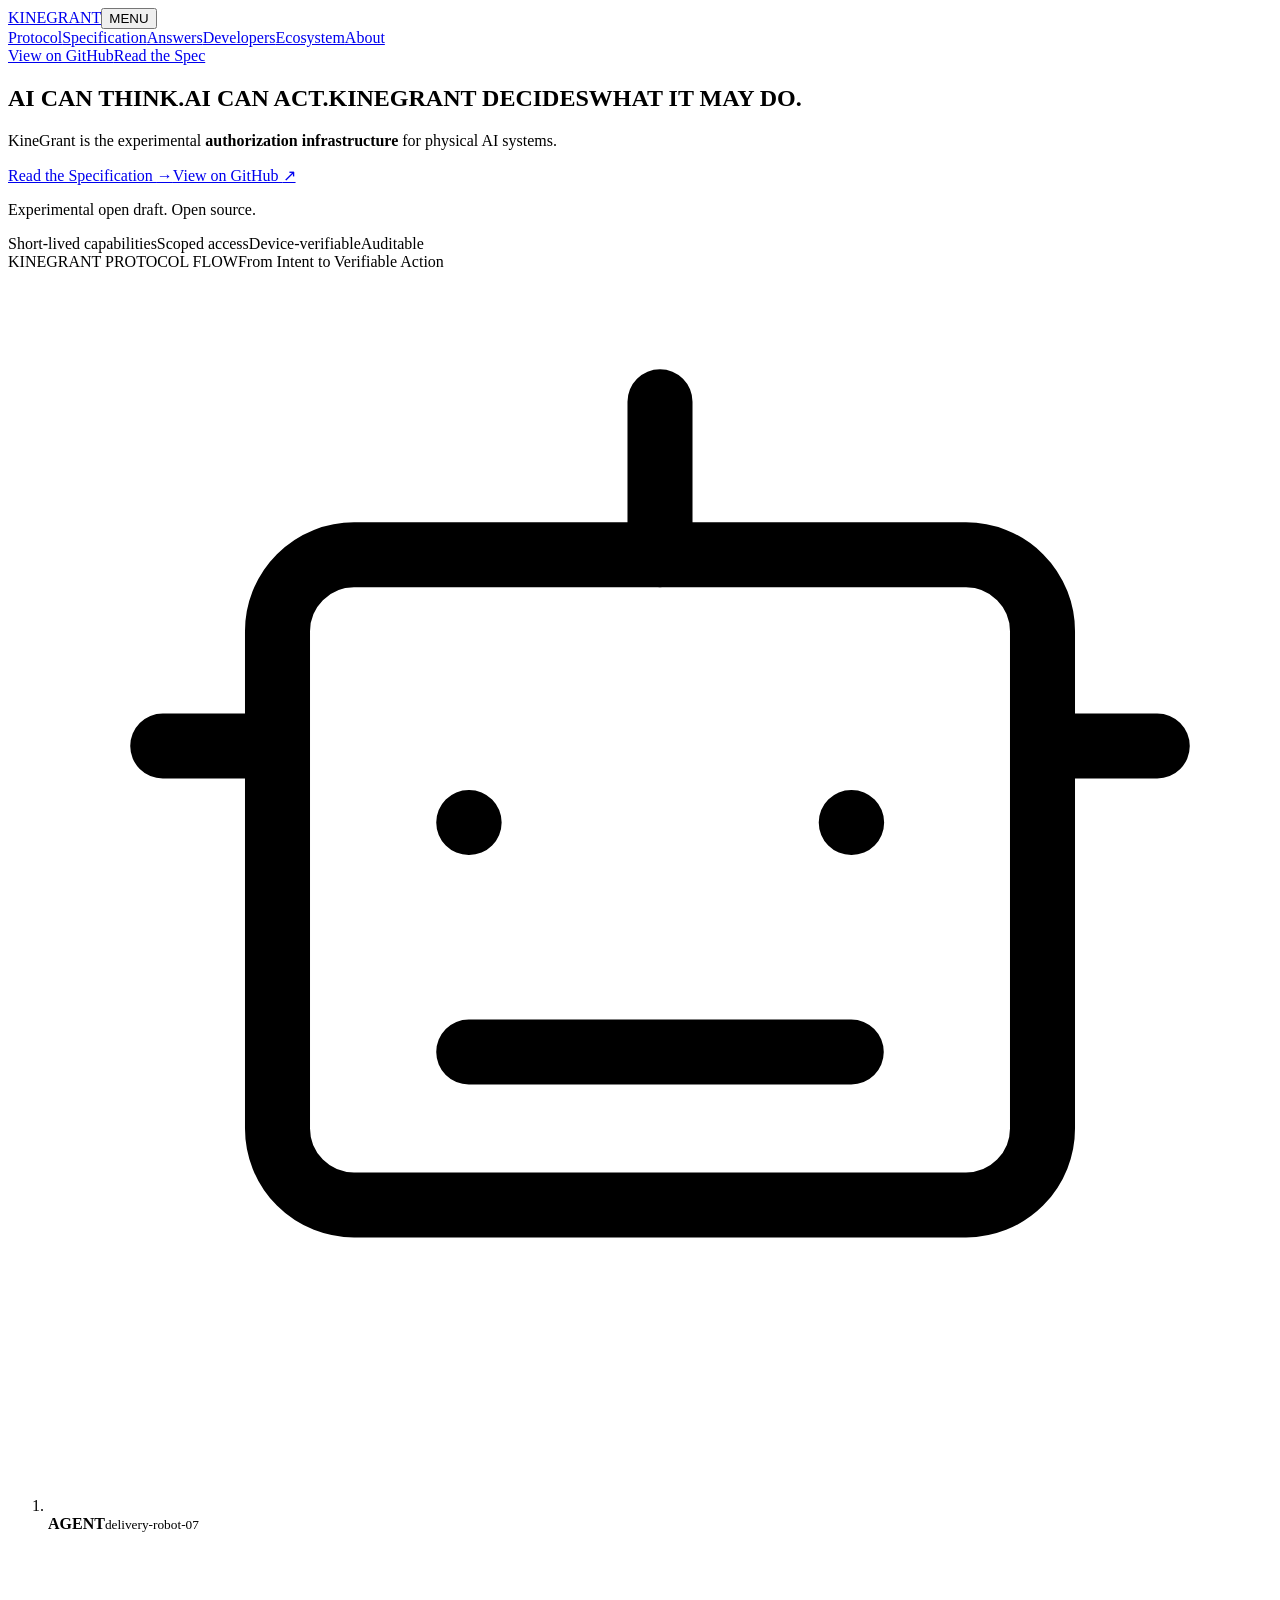
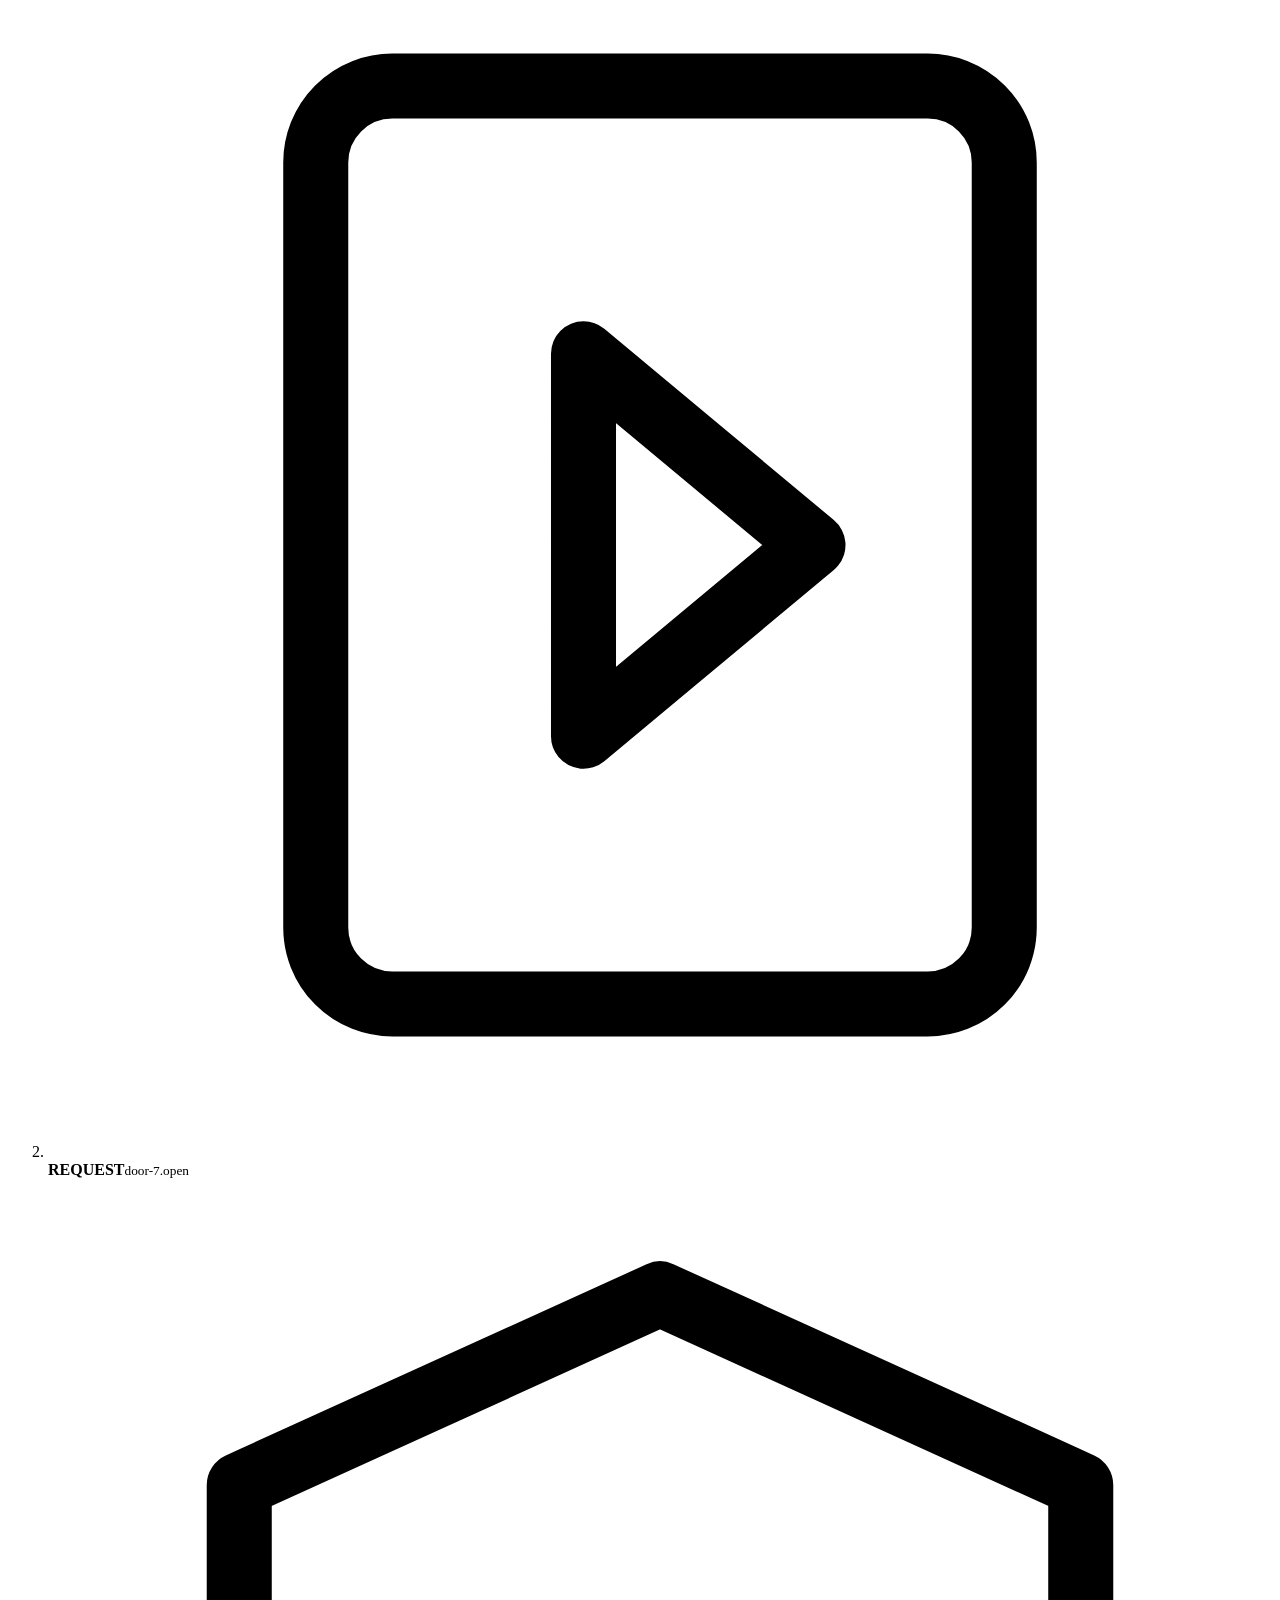
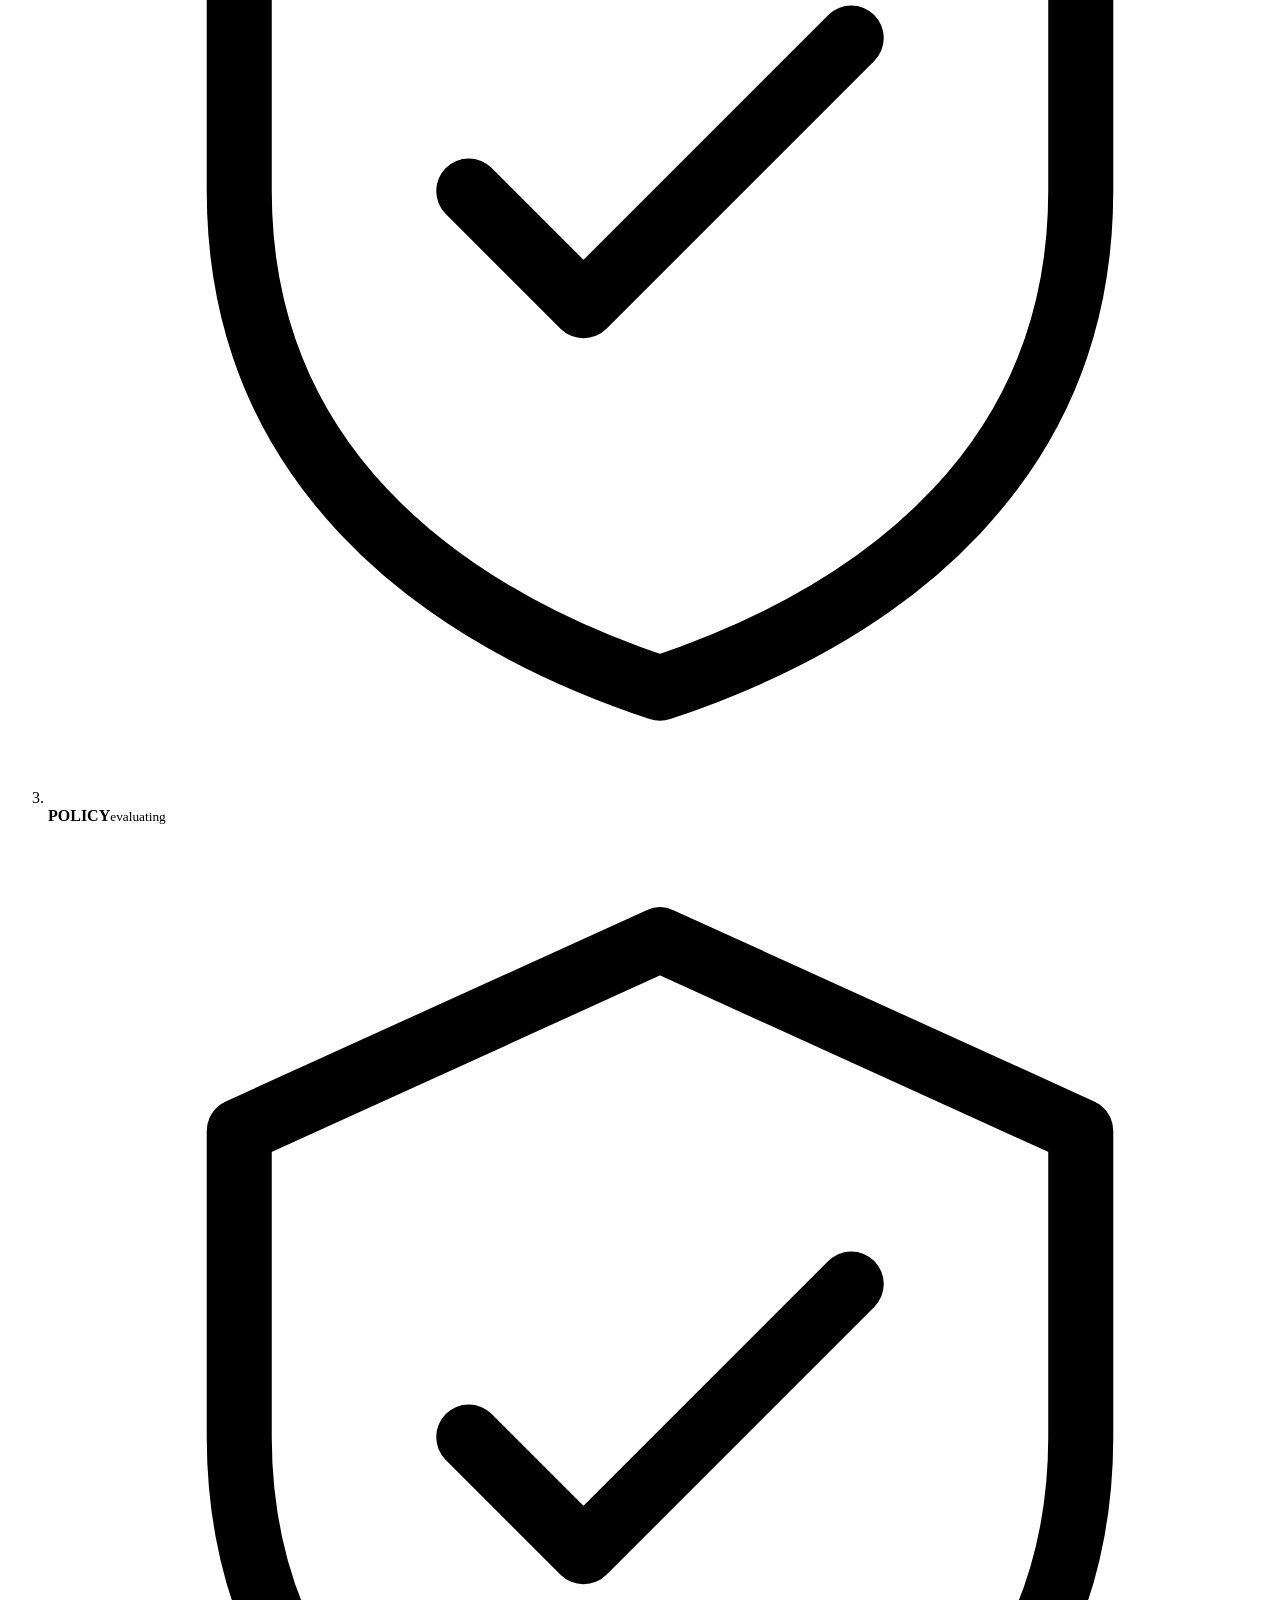
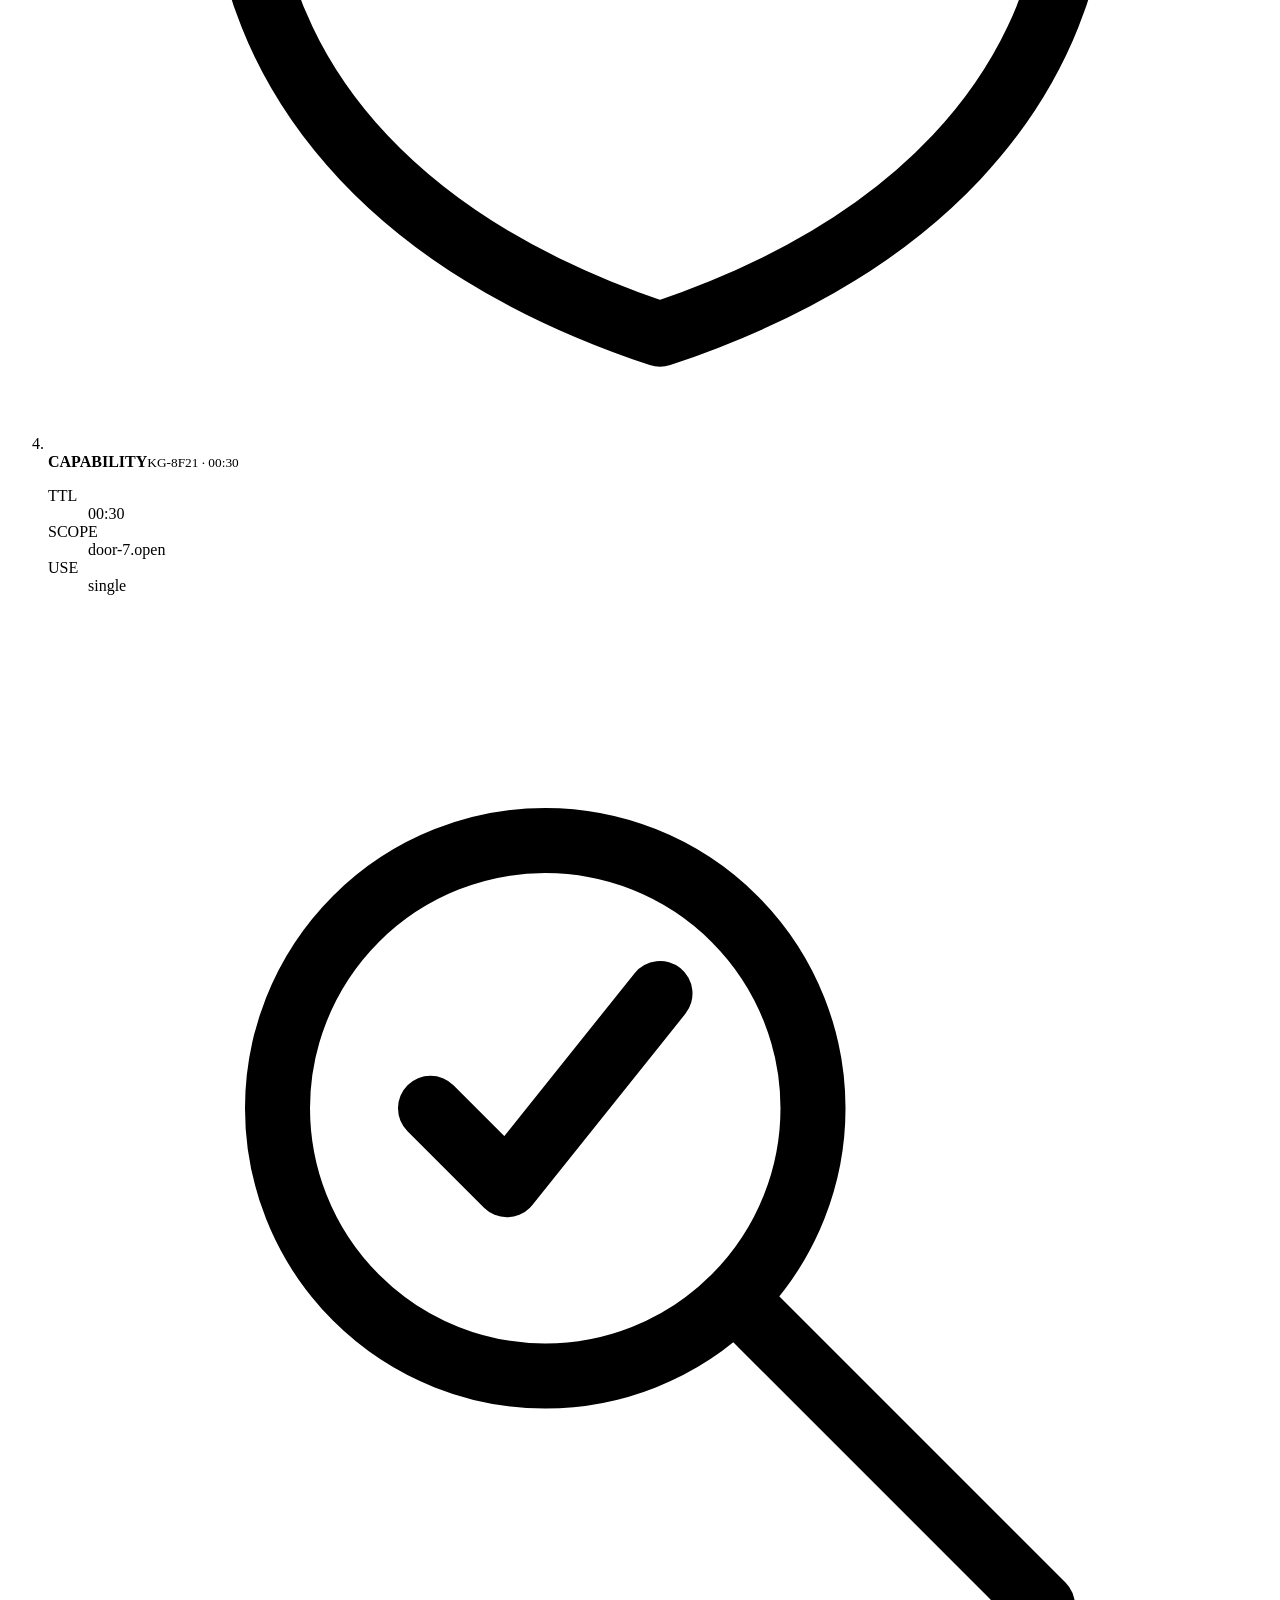
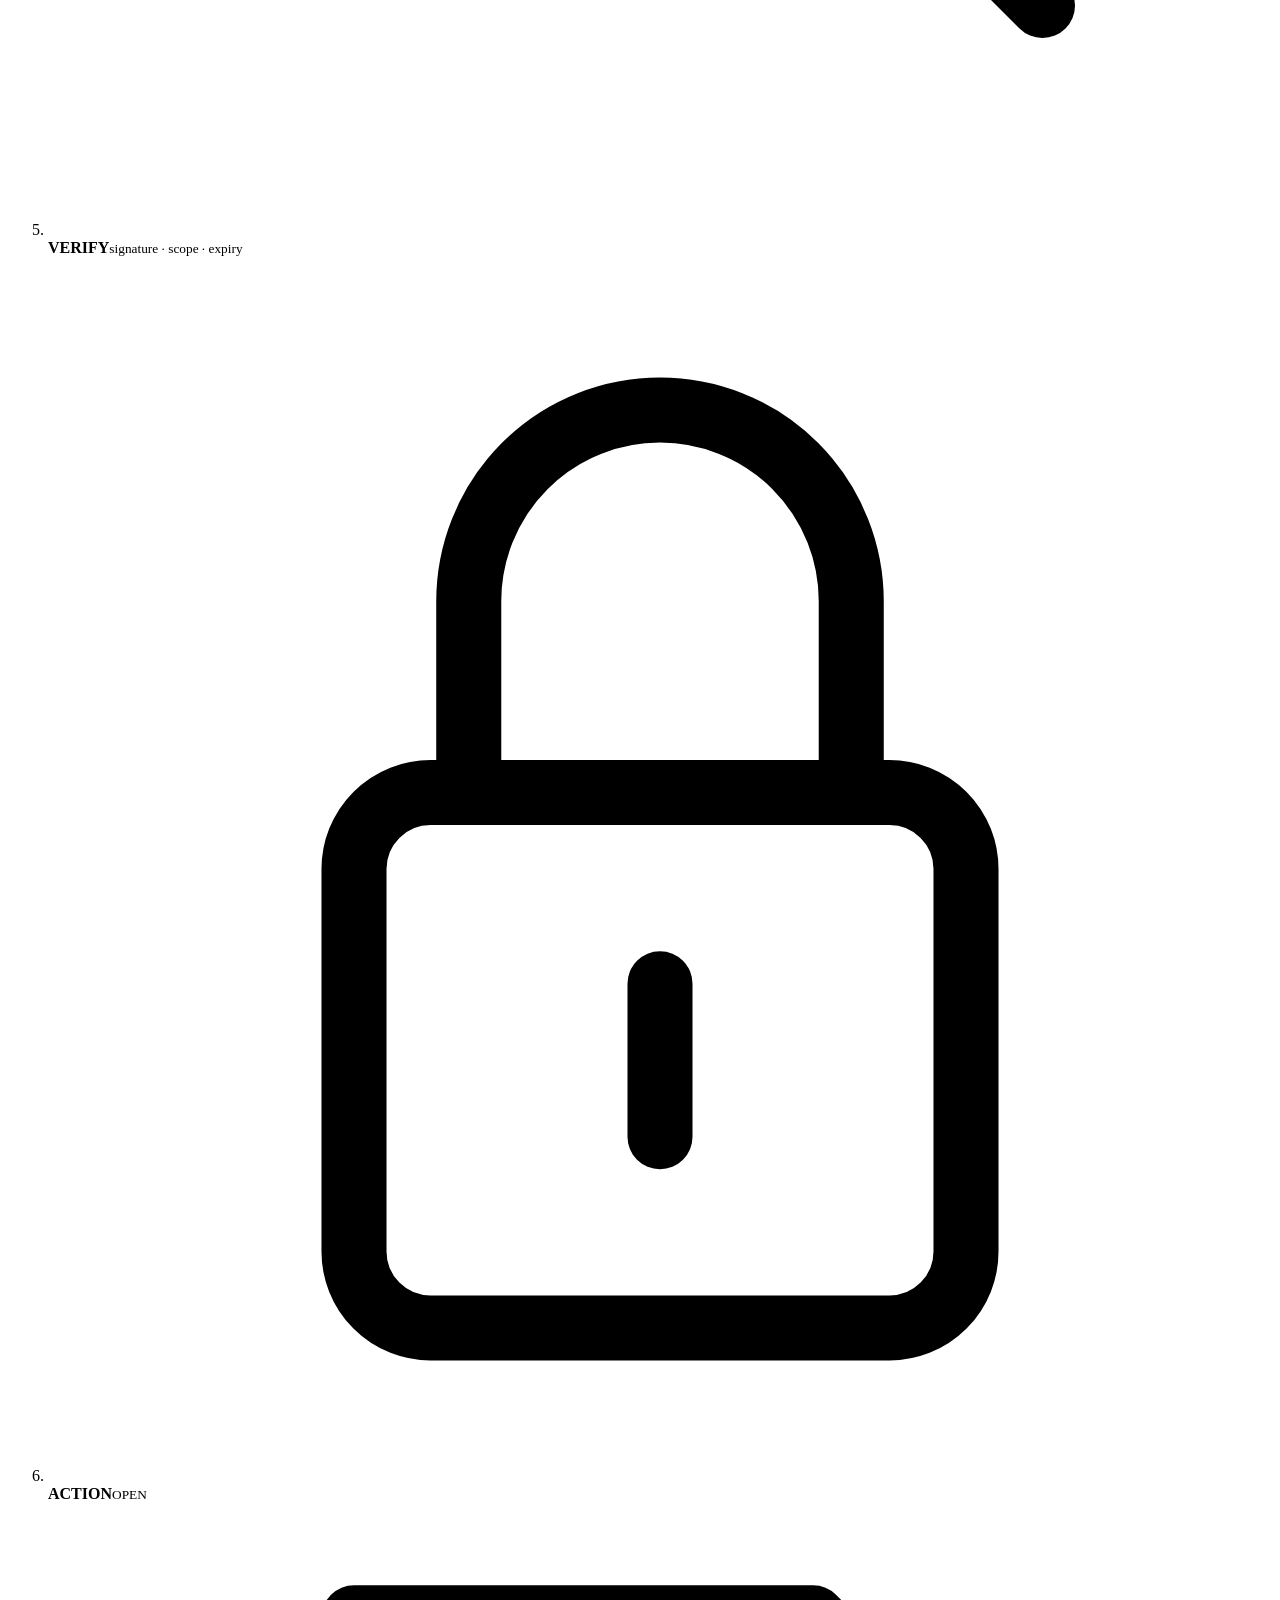
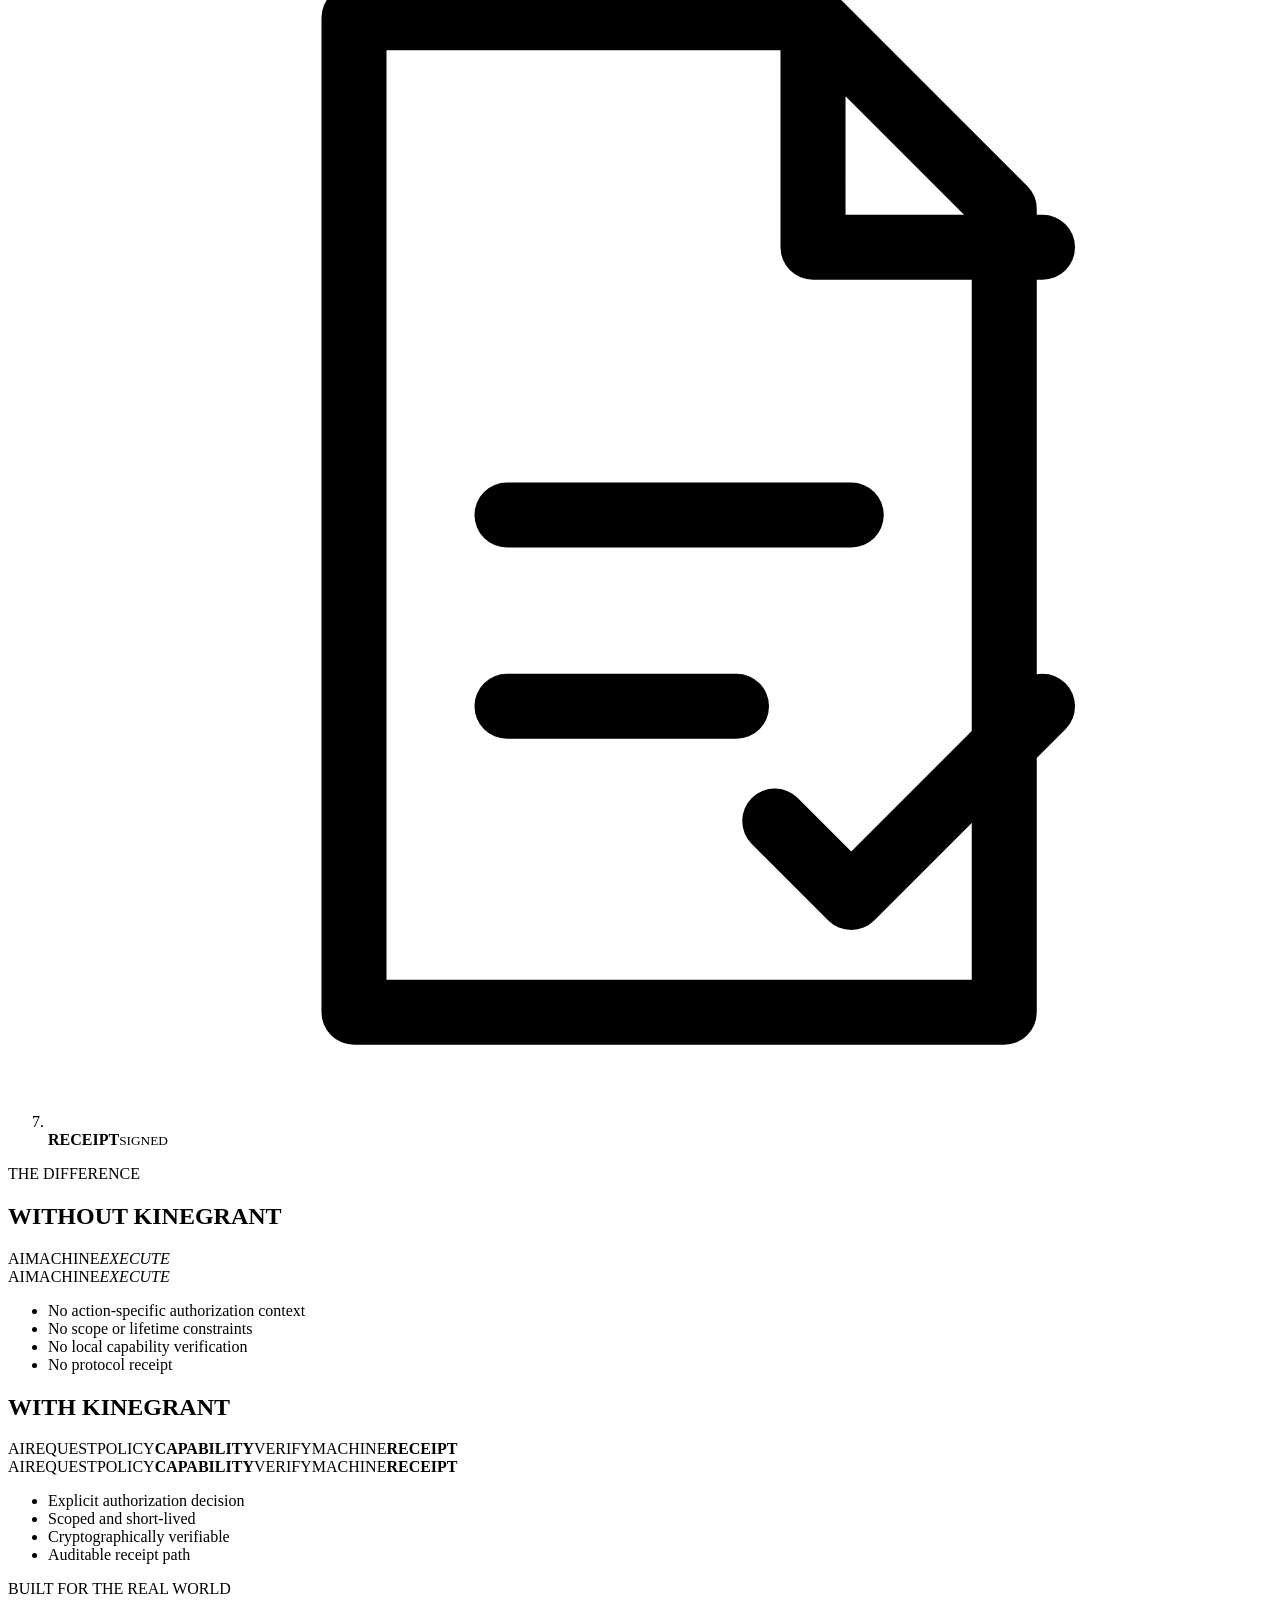
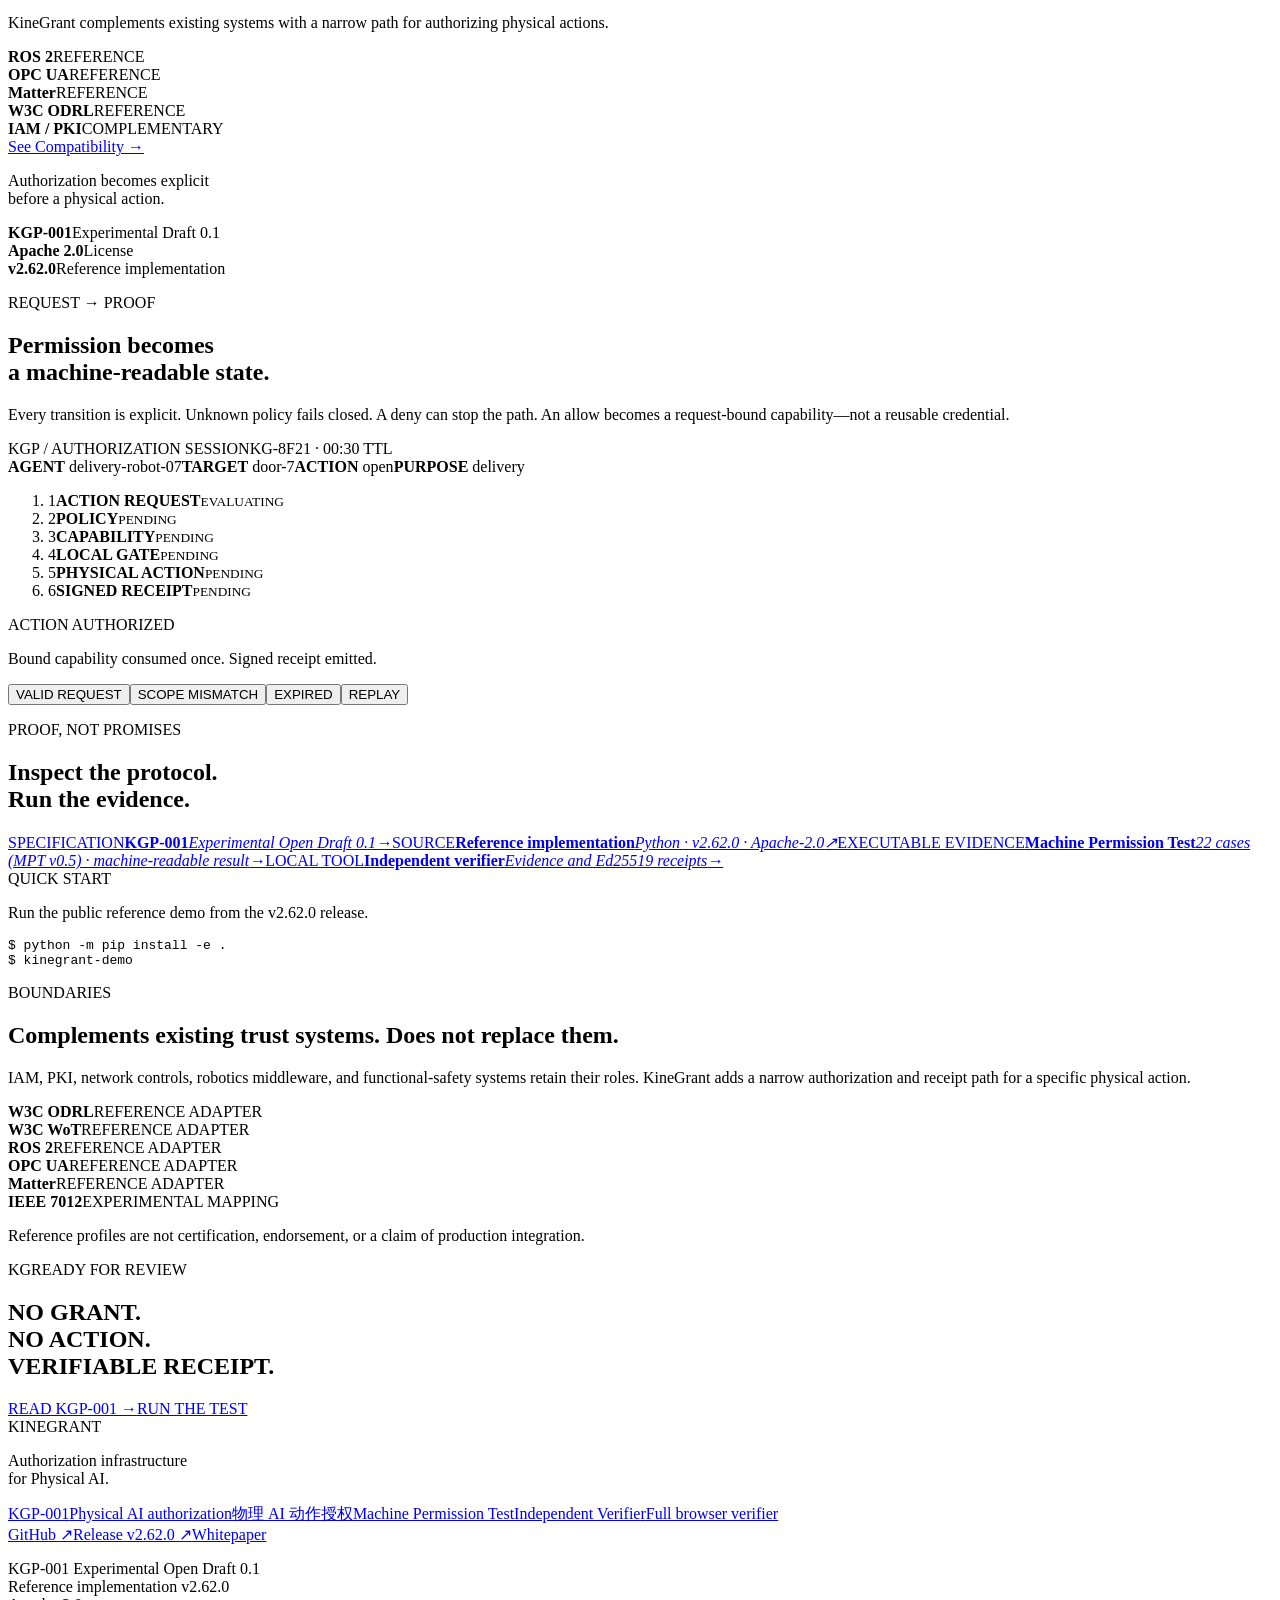
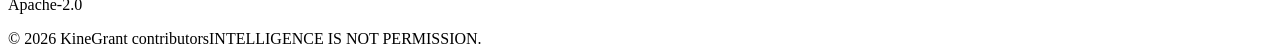
==== commit 74ae47ca: "restore original site design (clean encoding, v2.62)" ====
--- a/index.html
+++ b/index.html
@@ -1,2 +1,2 @@
-<!DOCTYPE html><html lang="en"><head><meta charSet="utf-8"/><meta name="viewport" content="width=device-width, initial-scale=1"/><link rel="stylesheet" href="/_next/static/chunks/05wxyeda-lug-.css" data-precedence="next"/><link rel="preload" as="script" fetchPriority="low" href="/_next/static/chunks/0iv.5nzm~z~~9.js"/><script src="/_next/static/chunks/0exk0m7adlla-.js" async=""></script><script src="/_next/static/chunks/0lmq5h3l.1c9l.js" async=""></script><script src="/_next/static/chunks/05ruqmfx568d3.js" async=""></script><script src="/_next/static/chunks/turbopack-05.h6div.1amm.js" async=""></script><script src="/_next/static/chunks/0pi6sxr_8rcpf.js" async=""></script><script src="/_next/static/chunks/176op1ci1oflp.js" async=""></script><script src="/_next/static/chunks/10yrkz-vwey5l.js" async=""></script><title>KineGrant | Physical AI Authorization Protocol</title><meta name="description" content="KineGrant is an experimental open protocol for authorizing specific robot and machine actions with short-lived capabilities, local verification, replay protection, and signed receipts."/><meta name="application-name" content="KineGrant Protocol"/><link rel="author" href="https://github.com/zoahdev/kinegrant-protocol"/><meta name="author" content="KineGrant contributors"/><link rel="manifest" href="/manifest.webmanifest"/><meta name="keywords" content="physical AI authorization,robot authorization protocol,machine authorization,robotics security,embodied AI security,short-lived capability,local action gate,replay protection,signed action receipt,KGP-001,物理 AI 授权,机器人动作授权,机器行动权限,具身智能安全"/><meta name="referrer" content="strict-origin-when-cross-origin"/><meta name="creator" content="KineGrant contributors"/><meta name="publisher" content="KineGrant contributors"/><meta name="robots" content="index, follow"/><meta name="googlebot" content="index, follow, max-video-preview:-1, max-image-preview:large, max-snippet:-1"/><meta name="category" content="technology"/><link rel="canonical" href="https://kinegrant.com/"/><link rel="alternate" type="text/plain" href="https://kinegrant.com/llms.txt" title="KineGrant machine-readable project summary"/><link rel="alternate" type="text/plain" href="https://kinegrant.com/llms-zh.txt" title="KineGrant 中文机器可读摘要"/><meta property="og:title" content="KineGrant | Physical AI Authorization Protocol"/><meta property="og:description" content="An open permission layer between AI decisions and physical machine actions: request, policy, short-lived capability, local gate, action, signed receipt."/><meta property="og:url" content="https://kinegrant.com/"/><meta property="og:site_name" content="KineGrant Protocol"/><meta property="og:locale" content="en_US"/><meta property="og:image" content="https://kinegrant.com/kinegrant-og.png"/><meta property="og:image:width" content="1200"/><meta property="og:image:height" content="630"/><meta property="og:image:alt" content="KineGrant authorization infrastructure for Physical AI"/><meta property="og:type" content="website"/><meta name="twitter:card" content="summary_large_image"/><meta name="twitter:title" content="KineGrant | Physical AI Authorization Protocol"/><meta name="twitter:description" content="An open permission layer between AI decisions and physical machine actions."/><meta name="twitter:image" content="https://kinegrant.com/kinegrant-og.png"/><link rel="shortcut icon" href="/favicon.svg"/><link rel="icon" href="/favicon.svg"/><link rel="apple-touch-icon" href="/favicon.svg"/><script src="/_next/static/chunks/03~yq9q893hmn.js" noModule=""></script></head><body><div hidden=""><!--$--><!--/$--></div><main><header class="site-header"><div class="shell nav-frame"><a class="wordmark" aria-label="KineGrant home" href="/">KINEGRANT</a><button class="menu-button" aria-expanded="false" aria-controls="site-menu"><span>MENU</span></button><nav class="site-menu " id="site-menu" aria-label="Primary navigation"><a href="/#protocol">Protocol</a><a href="/paper/">Specification</a><a href="/physical-ai-authorization/">Answers</a><a href="/#developers">Developers</a><a href="/#ecosystem">Ecosystem</a><a href="/#about">About</a></nav><div class="nav-actions"><a class="nav-github" href="https://github.com/zoahdev/kinegrant-protocol" target="_blank" rel="noreferrer">View on GitHub</a><a class="nav-action" href="/paper">Read the Spec</a></div></div></header><section class="hero shell" aria-labelledby="hero-title"><div class="hero-copy"><h1 id="hero-title"><span>AI CAN THINK.</span><span>AI CAN ACT.</span><strong>KINEGRANT DECIDES</strong><strong>WHAT IT MAY DO.</strong></h1><p class="hero-intro">KineGrant is the experimental <b>authorization infrastructure</b> for physical AI systems.</p><div class="hero-actions"><a class="button button-dark" href="/paper">Read the Specification <span>→</span></a><a class="button button-outline" href="https://github.com/zoahdev/kinegrant-protocol" target="_blank" rel="noreferrer">View on GitHub <span>↗</span></a></div><p class="hero-status">Experimental open draft. Open source.</p><div class="hero-facts" aria-label="Protocol properties"><span>Short-lived capabilities</span><span>Scoped access</span><span>Device-verifiable</span><span>Auditable</span></div></div><div class="hero-visual" role="img" aria-label="An autonomous mobile robot with a robotic arm in a controlled industrial cell"></div></section><section class="flow-band" id="protocol" aria-label="KineGrant protocol flow"><div class="shell flow-band-head"><span>KINEGRANT PROTOCOL FLOW</span><span>From Intent to Verifiable Action</span></div><ol class="shell flow-band-track"><li><span class="protocol-icon " aria-hidden="true"><svg viewBox="0 0 32 32" fill="none" stroke="currentColor" stroke-width="1.7" stroke-linecap="round" stroke-linejoin="round"><rect x="6" y="7" width="20" height="17" rx="2"></rect><path d="M16 3v4M11 14h.01M21 14h.01M11 20h10M3 12h3M26 12h3"></path></svg></span><b>AGENT</b><small>delivery-robot-07</small></li><li><span class="protocol-icon " aria-hidden="true"><svg viewBox="0 0 32 32" fill="none" stroke="currentColor" stroke-width="1.7" stroke-linecap="round" stroke-linejoin="round"><rect x="7" y="4" width="18" height="24" rx="2"></rect><path d="m14 11 6 5-6 5z"></path></svg></span><b>REQUEST</b><small>door-7.open</small></li><li><span class="protocol-icon " aria-hidden="true"><svg viewBox="0 0 32 32" fill="none" stroke="currentColor" stroke-width="1.7" stroke-linecap="round" stroke-linejoin="round"><path d="M16 3 27 8v8c0 7-5 11-11 13C10 27 5 23 5 16V8z"></path><path d="m11 16 3 3 7-7"></path></svg></span><b>POLICY</b><small>evaluating</small></li><li><span class="protocol-icon is-grant" aria-hidden="true"><svg viewBox="0 0 32 32" fill="none" stroke="currentColor" stroke-width="1.7" stroke-linecap="round" stroke-linejoin="round"><path d="M16 3 27 8v8c0 7-5 11-11 13C10 27 5 23 5 16V8z"></path><path d="m11 16 3 3 7-7"></path></svg></span><b>CAPABILITY</b><small>KG-8F21 · 00:30</small><dl><div><dt>TTL</dt><dd>00:30</dd></div><div><dt>SCOPE</dt><dd>door-7.open</dd></div><div><dt>USE</dt><dd>single</dd></div></dl></li><li><span class="protocol-icon " aria-hidden="true"><svg viewBox="0 0 32 32" fill="none" stroke="currentColor" stroke-width="1.7" stroke-linecap="round" stroke-linejoin="round"><circle cx="13" cy="13" r="7"></circle><path d="m18 18 8 8M10 13l2 2 4-5"></path></svg></span><b>VERIFY</b><small>signature · scope · expiry</small></li><li><span class="protocol-icon " aria-hidden="true"><svg viewBox="0 0 32 32" fill="none" stroke="currentColor" stroke-width="1.7" stroke-linecap="round" stroke-linejoin="round"><rect x="8" y="14" width="16" height="14" rx="2"></rect><path d="M11 14V9a5 5 0 0 1 10 0v5M16 19v4"></path></svg></span><b>ACTION</b><small>OPEN</small></li><li><span class="protocol-icon " aria-hidden="true"><svg viewBox="0 0 32 32" fill="none" stroke="currentColor" stroke-width="1.7" stroke-linecap="round" stroke-linejoin="round"><path d="M8 3h12l5 5v21H8zM20 3v6h6M12 16h9M12 21h6"></path><path d="m19 24 2 2 5-5"></path></svg></span><b>RECEIPT</b><small>SIGNED</small></li></ol></section><section class="difference-section shell" id="ecosystem" aria-labelledby="difference-title"><div class="difference-main"><p class="section-label" id="difference-title">THE DIFFERENCE</p><div class="difference-panels"><article class="difference-panel"><h2>WITHOUT KINEGRANT</h2><div class="mini-flow mini-flow-without"><span>AI</span><i></i><span>MACHINE</span><em>EXECUTE</em></div><div class="mobile-system-flow mobile-system-flow-without" aria-hidden="true"><span>AI</span><i></i><span>MACHINE</span><em>EXECUTE</em></div><ul><li>No action-specific authorization context</li><li>No scope or lifetime constraints</li><li>No local capability verification</li><li>No protocol receipt</li></ul></article><article class="difference-panel"><h2>WITH KINEGRANT</h2><div class="mini-flow mini-flow-with"><span>AI</span><i></i><span>REQUEST</span><i></i><span>POLICY</span><i></i><b>CAPABILITY</b><i></i><span>VERIFY</span><i></i><span>MACHINE</span><i></i><b>RECEIPT</b></div><div class="mobile-system-flow mobile-system-flow-authorized" aria-hidden="true"><span>AI</span><span>REQUEST</span><span>POLICY</span><b>CAPABILITY</b><span>VERIFY</span><span>MACHINE</span><b>RECEIPT</b></div><ul class="checks"><li>Explicit authorization decision</li><li>Scoped and short-lived</li><li>Cryptographically verifiable</li><li>Auditable receipt path</li></ul></article></div></div><aside class="real-world" aria-labelledby="real-world-title"><p class="section-label" id="real-world-title">BUILT FOR THE REAL WORLD</p><p>KineGrant complements existing systems with a narrow path for authorizing physical actions.</p><div class="compatibility-ledger"><div><b>ROS 2</b><span>REFERENCE</span></div><div><b>OPC UA</b><span>REFERENCE</span></div><div><b>Matter</b><span>REFERENCE</span></div><div><b>W3C ODRL</b><span>REFERENCE</span></div><div><b>IAM / PKI</b><span>COMPLEMENTARY</span></div></div><a class="compatibility-link" href="#about">See Compatibility <span>→</span></a></aside><div class="reference-stats"><p>Authorization becomes explicit<br/>before a physical action.</p><div><strong>KGP-001</strong><span>Experimental Draft 0.1</span></div><div><strong>Apache 2.0</strong><span>License</span></div><div><strong>v2.61.0</strong><span>Reference implementation</span></div></div></section><section class="protocol-section shell" aria-labelledby="protocol-title"><div class="protocol-heading"><p class="section-label">REQUEST → PROOF</p><h2 id="protocol-title">Permission becomes<br/>a machine-readable state.</h2><p>Every transition is explicit. Unknown policy fails closed. A deny can stop the path. An allow becomes a request-bound capability—not a reusable credential.</p></div><div class="instrument is-allow"><div class="instrument-head"><span>KGP / AUTHORIZATION SESSION</span><span class="session-id">KG-8F21 · 00:30 TTL</span></div><div class="instrument-data"><span><b>AGENT</b> delivery-robot-07</span><span><b>TARGET</b> door-7</span><span><b>ACTION</b> open</span><span><b>PURPOSE</b> delivery</span></div><ol class="protocol-rail" aria-label="KineGrant protocol sequence"><li class="reached "><span class="rail-node" aria-hidden="true">1</span><b>ACTION REQUEST</b><small>EVALUATING</small></li><li class=" "><span class="rail-node" aria-hidden="true">2</span><b>POLICY</b><small>PENDING</small></li><li class=" "><span class="rail-node" aria-hidden="true">3</span><b>CAPABILITY</b><small>PENDING</small></li><li class=" "><span class="rail-node" aria-hidden="true">4</span><b>LOCAL GATE</b><small>PENDING</small></li><li class=" "><span class="rail-node" aria-hidden="true">5</span><b>PHYSICAL ACTION</b><small>PENDING</small></li><li class=" "><span class="rail-node" aria-hidden="true">6</span><b>SIGNED RECEIPT</b><small>PENDING</small></li></ol><div class="instrument-outcome" aria-live="polite"><span>ACTION AUTHORIZED</span><p>Bound capability consumed once. Signed receipt emitted.</p></div><div class="instrument-modes" aria-label="Authorization scenarios"><button class="active">VALID REQUEST</button><button class="">SCOPE MISMATCH</button><button class="">EXPIRED</button><button class="">REPLAY</button></div></div></section><section class="proof-section" id="developers"><div class="shell"><div class="proof-heading"><p class="section-label">PROOF, NOT PROMISES</p><h2>Inspect the protocol.<br/>Run the evidence.</h2></div><div class="proof-ledger"><a href="/paper"><span>SPECIFICATION</span><b>KGP-001</b><em>Experimental Open Draft 0.1</em><i>→</i></a><a href="https://github.com/zoahdev/kinegrant-protocol" target="_blank" rel="noreferrer"><span>SOURCE</span><b>Reference implementation</b><em>Python · v2.61.0 · Apache-2.0</em><i>↗</i></a><a href="/challenge"><span>EXECUTABLE EVIDENCE</span><b>Machine Permission Test</b><em>22 cases (MPT v0.5) · machine-readable result</em><i>→</i></a><a href="/verify"><span>LOCAL TOOL</span><b>Independent verifier</b><em>Evidence and Ed25519 receipts</em><i>→</i></a></div><div class="quickstart"><div><span>QUICK START</span><p>Run the public reference demo from the v2.61.0 release.</p></div><pre><code><span>$</span> python -m pip install -e .<!-- -->
-<span>$</span> kinegrant-demo</code></pre></div></div></section><section class="boundary-section shell" id="about" aria-labelledby="boundary-title"><p class="section-label">BOUNDARIES</p><div class="boundary-copy"><h2 id="boundary-title">Complements existing trust systems. Does not replace them.</h2><p>IAM, PKI, network controls, robotics middleware, and functional-safety systems retain their roles. KineGrant adds a narrow authorization and receipt path for a specific physical action.</p></div><div class="compatibility" role="list" aria-label="Reference mappings"><div role="listitem"><b>W3C ODRL</b><span>REFERENCE ADAPTER</span></div><div role="listitem"><b>W3C WoT</b><span>REFERENCE ADAPTER</span></div><div role="listitem"><b>ROS 2</b><span>REFERENCE ADAPTER</span></div><div role="listitem"><b>OPC UA</b><span>REFERENCE ADAPTER</span></div><div role="listitem"><b>Matter</b><span>REFERENCE ADAPTER</span></div><div role="listitem"><b>IEEE 7012</b><span>EXPERIMENTAL MAPPING</span></div></div><p class="boundary-note">Reference profiles are not certification, endorsement, or a claim of production integration.</p></section><section class="final-cta shell"><div class="cta-rail"><span>KG</span><i></i><span>READY FOR REVIEW</span></div><h2>NO GRANT.<br/>NO ACTION.<br/><span>VERIFIABLE RECEIPT.</span></h2><div><a class="button button-dark" href="/paper">READ KGP-001 →</a><a class="button button-text" href="/challenge">RUN THE TEST</a></div></section><footer class="site-footer shell"><div class="footer-name">KINEGRANT</div><div class="footer-grid"><p>Authorization infrastructure<br/>for Physical AI.</p><div><a href="/paper">KGP-001</a><a href="/physical-ai-authorization">Physical AI authorization</a><a href="/zh/physical-ai-authorization">物理 AI 动作授权</a><a href="/challenge">Machine Permission Test</a><a href="/verify">Independent Verifier</a><a href="/verify/policy-bundle-verifier.html">Full browser verifier</a></div><div><a href="https://github.com/zoahdev/kinegrant-protocol" target="_blank" rel="noreferrer">GitHub ↗</a><a href="https://github.com/zoahdev/kinegrant-protocol/releases/tag/v2.61.0" target="_blank" rel="noreferrer">Release v2.61.0 ↗</a><a href="/KineGrant-KGP-001-Whitepaper-v0.1.pdf">Whitepaper</a></div><p class="footer-status">KGP-001 Experimental Open Draft 0.1<br/>Reference implementation v2.61.0<br/>Apache-2.0</p></div><div class="footer-bottom"><span>© 2026 KineGrant contributors</span><span>INTELLIGENCE IS NOT PERMISSION.</span></div></footer><script type="application/ld+json">{"@context":"https://schema.org","@graph":[{"@type":"Project","@id":"https://kinegrant.com/#project","name":"KineGrant","alternateName":["KineGrant Protocol","KGP-001","KineGrant 协议"],"url":"https://kinegrant.com/","logo":"https://kinegrant.com/favicon.svg","image":"https://kinegrant.com/kinegrant-og.png","description":"Experimental open authorization and accountability infrastructure for Physical AI systems.","disambiguatingDescription":"A permission protocol for specific real-world machine actions, not a robot operating system or functional-safety controller.","founder":{"@type":"Person","name":"Zoah"},"foundingDate":"2026-08-10","slogan":"Intelligence is not permission.","sameAs":["https://github.com/zoahdev/kinegrant-protocol"],"keywords":["physical AI authorization","robot authorization","machine permission","robotics security","物理 AI 授权","机器人动作授权","机器行动权限","具身智能安全"],"subjectOf":[{"@type":"TechArticle","@id":"https://kinegrant.com/physical-ai-authorization#article","inLanguage":"en"},{"@type":"TechArticle","@id":"https://kinegrant.com/zh/physical-ai-authorization#article","inLanguage":"zh-CN"}]},{"@type":"WebSite","@id":"https://kinegrant.com/#website","name":"KineGrant Protocol","url":"https://kinegrant.com/","inLanguage":["en","zh-CN"],"publisher":{"@id":"https://kinegrant.com/#project"}},{"@type":"SoftwareSourceCode","@id":"https://kinegrant.com/#reference-implementation","name":"KineGrant Protocol reference implementation","codeRepository":"https://github.com/zoahdev/kinegrant-protocol","license":"https://www.apache.org/licenses/LICENSE-2.0","programmingLanguage":"Python","runtimePlatform":"Python 3.11 or newer","description":"Reference implementation of KGP-001 Experimental Open Draft 0.1.","version":"2.61.0","isPartOf":{"@id":"https://kinegrant.com/#project"}},{"@type":"DefinedTerm","@id":"https://kinegrant.com/physical-ai-authorization#term","name":"Physical AI authorization","description":"A permission process that decides and proves whether a specific agent may cause a specific machine to perform a specific physical action, for a defined purpose and limited time.","url":"https://kinegrant.com/physical-ai-authorization"}]}</script></main><!--$--><!--/$--><script src="/_next/static/chunks/0iv.5nzm~z~~9.js" id="_R_" async=""></script><script>(self.__next_f=self.__next_f||[]).push([0])</script><script>self.__next_f.push([1,"1:\"$Sreact.fragment\"\n2:I[39011,[\"/_next/static/chunks/0pi6sxr_8rcpf.js\",\"/_next/static/chunks/176op1ci1oflp.js\"],\"default\"]\n3:I[37771,[\"/_next/static/chunks/0pi6sxr_8rcpf.js\",\"/_next/static/chunks/176op1ci1oflp.js\"],\"default\"]\n4:I[83792,[\"/_next/static/chunks/0pi6sxr_8rcpf.js\",\"/_next/static/chunks/176op1ci1oflp.js\",\"/_next/static/chunks/10yrkz-vwey5l.js\"],\"SiteHeader\"]\n15:I[65857,[\"/_next/static/chunks/0pi6sxr_8rcpf.js\",\"/_next/static/chunks/176op1ci1oflp.js\"],\"default\",1]\n:HL[\"/_next/static/chunks/05wxyeda-lug-.css\",\"style\"]\n"])</script><script>self.__next_f.push([1,"0:{\"P\":null,\"c\":[\"\",\"\"],\"q\":\"\",\"i\":false,\"f\":[[[\"\",{\"children\":[\"__PAGE__\",{}]},\"$undefined\",\"$undefined\",16],[[\"$\",\"$1\",\"c\",{\"children\":[[[\"$\",\"link\",\"0\",{\"rel\":\"stylesheet\",\"href\":\"/_next/static/chunks/05wxyeda-lug-.css\",\"precedence\":\"next\",\"crossOrigin\":\"$undefined\",\"nonce\":\"$undefined\"}],[\"$\",\"script\",\"script-0\",{\"src\":\"/_next/static/chunks/0pi6sxr_8rcpf.js\",\"async\":true,\"nonce\":\"$undefined\"}],[\"$\",\"script\",\"script-1\",{\"src\":\"/_next/static/chunks/176op1ci1oflp.js\",\"async\":true,\"nonce\":\"$undefined\"}]],[\"$\",\"html\",null,{\"lang\":\"en\",\"children\":[\"$\",\"body\",null,{\"children\":[\"$\",\"$L2\",null,{\"parallelRouterKey\":\"children\",\"error\":\"$undefined\",\"errorStyles\":\"$undefined\",\"errorScripts\":\"$undefined\",\"template\":[\"$\",\"$L3\",null,{}],\"templateStyles\":\"$undefined\",\"templateScripts\":\"$undefined\",\"notFound\":[[[\"$\",\"title\",null,{\"children\":\"404: This page could not be found.\"}],[\"$\",\"div\",null,{\"style\":{\"fontFamily\":\"system-ui,\\\"Segoe UI\\\",Roboto,Helvetica,Arial,sans-serif,\\\"Apple Color Emoji\\\",\\\"Segoe UI Emoji\\\"\",\"height\":\"100vh\",\"textAlign\":\"center\",\"display\":\"flex\",\"flexDirection\":\"column\",\"alignItems\":\"center\",\"justifyContent\":\"center\"},\"children\":[\"$\",\"div\",null,{\"children\":[[\"$\",\"style\",null,{\"dangerouslySetInnerHTML\":{\"__html\":\"body{color:#000;background:#fff;margin:0}.next-error-h1{border-right:1px solid rgba(0,0,0,.3)}@media (prefers-color-scheme:dark){body{color:#fff;background:#000}.next-error-h1{border-right:1px solid rgba(255,255,255,.3)}}\"}}],[\"$\",\"h1\",null,{\"className\":\"next-error-h1\",\"style\":{\"display\":\"inline-block\",\"margin\":\"0 20px 0 0\",\"padding\":\"0 23px 0 0\",\"fontSize\":24,\"fontWeight\":500,\"verticalAlign\":\"top\",\"lineHeight\":\"49px\"},\"children\":404}],[\"$\",\"div\",null,{\"style\":{\"display\":\"inline-block\"},\"children\":[\"$\",\"h2\",null,{\"style\":{\"fontSize\":14,\"fontWeight\":400,\"lineHeight\":\"49px\",\"margin\":0},\"children\":\"This page could not be found.\"}]}]]}]}]],[]],\"forbidden\":\"$undefined\",\"unauthorized\":\"$undefined\"}]}]}]]}],{\"children\":[[\"$\",\"$1\",\"c\",{\"children\":[[\"$\",\"main\",null,{\"children\":[[\"$\",\"$L4\",null,{}],[\"$\",\"section\",null,{\"className\":\"hero shell\",\"aria-labelledby\":\"hero-title\",\"children\":[[\"$\",\"div\",null,{\"className\":\"hero-copy\",\"children\":[[\"$\",\"h1\",null,{\"id\":\"hero-title\",\"children\":[[\"$\",\"span\",null,{\"children\":\"AI CAN THINK.\"}],[\"$\",\"span\",null,{\"children\":\"AI CAN ACT.\"}],[\"$\",\"strong\",null,{\"children\":\"KINEGRANT DECIDES\"}],[\"$\",\"strong\",null,{\"children\":\"WHAT IT MAY DO.\"}]]}],[\"$\",\"p\",null,{\"className\":\"hero-intro\",\"children\":[\"KineGrant is the experimental \",[\"$\",\"b\",null,{\"children\":\"authorization infrastructure\"}],\" for physical AI systems.\"]}],[\"$\",\"div\",null,{\"className\":\"hero-actions\",\"children\":[[\"$\",\"a\",null,{\"className\":\"button button-dark\",\"href\":\"/paper\",\"children\":[\"Read the Specification \",[\"$\",\"span\",null,{\"children\":\"→\"}]]}],[\"$\",\"a\",null,{\"className\":\"button button-outline\",\"href\":\"https://github.com/zoahdev/kinegrant-protocol\",\"target\":\"_blank\",\"rel\":\"noreferrer\",\"children\":[\"View on GitHub \",[\"$\",\"span\",null,{\"children\":\"↗\"}]]}]]}],[\"$\",\"p\",null,{\"className\":\"hero-status\",\"children\":\"Experimental open draft. Open source.\"}],[\"$\",\"div\",null,{\"className\":\"hero-facts\",\"aria-label\":\"Protocol properties\",\"children\":[[\"$\",\"span\",null,{\"children\":\"Short-lived capabilities\"}],[\"$\",\"span\",null,{\"children\":\"Scoped access\"}],[\"$\",\"span\",null,{\"children\":\"Device-verifiable\"}],[\"$\",\"span\",null,{\"children\":\"Auditable\"}]]}]]}],[\"$\",\"div\",null,{\"className\":\"hero-visual\",\"role\":\"img\",\"aria-label\":\"An autonomous mobile robot with a robotic arm in a controlled industrial cell\"}]]}],[\"$\",\"section\",null,{\"className\":\"flow-band\",\"id\":\"protocol\",\"aria-label\":\"KineGrant protocol flow\",\"children\":[[\"$\",\"div\",null,{\"className\":\"shell flow-band-head\",\"children\":[[\"$\",\"span\",null,{\"children\":\"KINEGRANT PROTOCOL FLOW\"}],[\"$\",\"span\",null,{\"children\":\"From Intent to Verifiable Action\"}]]}],[\"$\",\"ol\",null,{\"className\":\"shell flow-band-track\",\"children\":[[\"$\",\"li\",\"AGENT\",{\"children\":[[\"$\",\"span\",null,{\"className\":\"protocol-icon \",\"aria-hidden\":\"true\",\"children\":[\"$\",\"svg\",null,{\"viewBox\":\"0 0 32 32\",\"fill\":\"none\",\"stroke\":\"currentColor\",\"strokeWidth\":\"1.7\",\"strokeLinecap\":\"round\",\"strokeLinejoin\":\"round\",\"children\":[[\"$\",\"rect\",null,{\"x\":\"6\",\"y\":\"7\",\"width\":\"20\",\"height\":\"17\",\"rx\":\"2\"}],[\"$\",\"path\",null,{\"d\":\"M16 3v4M11 14h.01M21 14h.01M11 20h10M3 12h3M26 12h3\"}]]}]}],[\"$\",\"b\",null,{\"children\":\"AGENT\"}],[\"$\",\"small\",null,{\"children\":\"delivery-robot-07\"}],false]}],[\"$\",\"li\",\"REQUEST\",{\"children\":[[\"$\",\"span\",null,{\"className\":\"protocol-icon \",\"aria-hidden\":\"true\",\"children\":[\"$\",\"svg\",null,{\"viewBox\":\"0 0 32 32\",\"fill\":\"none\",\"stroke\":\"currentColor\",\"strokeWidth\":\"1.7\",\"strokeLinecap\":\"round\",\"strokeLinejoin\":\"round\",\"children\":[[\"$\",\"rect\",null,{\"x\":\"7\",\"y\":\"4\",\"width\":\"18\",\"height\":\"24\",\"rx\":\"2\"}],[\"$\",\"path\",null,{\"d\":\"m14 11 6 5-6 5z\"}]]}]}],[\"$\",\"b\",null,{\"children\":\"REQUEST\"}],\"$L5\",false]}],\"$L6\",\"$L7\",\"$L8\",\"$L9\",\"$La\"]}]]}],\"$Lb\",\"$Lc\",\"$Ld\",\"$Le\",\"$Lf\",\"$L10\",\"$L11\"]}],[\"$L12\"],\"$L13\"]}],{},null,false,null]},null,false,null],\"$L14\",false]],\"m\":\"$undefined\",\"G\":[\"$15\",[\"$L16\"]],\"S\":true,\"h\":null,\"s\":\"$undefined\",\"l\":\"$undefined\",\"p\":\"$undefined\",\"d\":\"$undefined\",\"b\":\"peq3qIr0URQF0cAc9F3ZU\"}\n"])</script><script>self.__next_f.push([1,"17:I[98144,[\"/_next/static/chunks/0pi6sxr_8rcpf.js\",\"/_next/static/chunks/176op1ci1oflp.js\",\"/_next/static/chunks/10yrkz-vwey5l.js\"],\"ProtocolInstrument\"]\n18:I[83792,[\"/_next/static/chunks/0pi6sxr_8rcpf.js\",\"/_next/static/chunks/176op1ci1oflp.js\",\"/_next/static/chunks/10yrkz-vwey5l.js\"],\"SiteFooter\"]\n1a:I[6391,[\"/_next/static/chunks/0pi6sxr_8rcpf.js\",\"/_next/static/chunks/176op1ci1oflp.js\"],\"OutletBoundary\"]\n1b:\"$Sreact.suspense\"\n1d:I[6391,[\"/_next/static/chunks/0pi6sxr_8rcpf.js\",\"/_next/static/chunks/176op1ci1oflp.js\"],\"ViewportBoundary\"]\n1f:I[6391,[\"/_next/static/chunks/0pi6sxr_8rcpf.js\",\"/_next/static/chunks/176op1ci1oflp.js\"],\"MetadataBoundary\"]\n5:[\"$\",\"small\",null,{\"children\":\"door-7.open\"}]\n6:[\"$\",\"li\",\"POLICY\",{\"children\":[[\"$\",\"span\",null,{\"className\":\"protocol-icon \",\"aria-hidden\":\"true\",\"children\":[\"$\",\"svg\",null,{\"viewBox\":\"0 0 32 32\",\"fill\":\"none\",\"stroke\":\"currentColor\",\"strokeWidth\":\"1.7\",\"strokeLinecap\":\"round\",\"strokeLinejoin\":\"round\",\"children\":[[\"$\",\"path\",null,{\"d\":\"M16 3 27 8v8c0 7-5 11-11 13C10 27 5 23 5 16V8z\"}],[\"$\",\"path\",null,{\"d\":\"m11 16 3 3 7-7\"}]]}]}],[\"$\",\"b\",null,{\"children\":\"POLICY\"}],[\"$\",\"small\",null,{\"children\":\"evaluating\"}],false]}]\n7:[\"$\",\"li\",\"CAPABILITY\",{\"children\":[[\"$\",\"span\",null,{\"className\":\"protocol-icon is-grant\",\"aria-hidden\":\"true\",\"children\":[\"$\",\"svg\",null,{\"viewBox\":\"0 0 32 32\",\"fill\":\"none\",\"stroke\":\"currentColor\",\"strokeWidth\":\"1.7\",\"strokeLinecap\":\"round\",\"strokeLinejoin\":\"round\",\"children\":[[\"$\",\"path\",null,{\"d\":\"M16 3 27 8v8c0 7-5 11-11 13C10 27 5 23 5 16V8z\"}],[\"$\",\"path\",null,{\"d\":\"m11 16 3 3 7-7\"}]]}]}],[\"$\",\"b\",null,{\"children\":\"CAPABILITY\"}],[\"$\",\"small\",null,{\"children\":\"KG-8F21 · 00:30\"}],[\"$\",\"dl\",null,{\"children\":[[\"$\",\"div\",null,{\"children\":[[\"$\",\"dt\",null,{\"children\":\"TTL\"}],[\"$\",\"dd\",null,{\"children\":\"00:30\"}]]}],[\"$\",\"div\",null,{\"children\":[[\"$\",\"dt\",null,{\"children\":\"SCOPE\"}],[\"$\",\"dd\",null,{\"children\":\"door-7.open\"}]]}],[\"$\",\"div\",null,{\"children\":[[\"$\",\"dt\",null,{\"children\":\"USE\"}],[\"$\",\"dd\",null,{\"children\":\"single\"}]]}]]}]]}]\n8:[\"$\",\"li\",\"VERIFY\",{\"children\":[[\"$\",\"span\",null,{\"className\":\"protocol-icon \",\"aria-hidden\":\"true\",\"children\":[\"$\",\"svg\",null,{\"viewBox\":\"0 0 32 32\",\"fill\":\"none\",\"stroke\":\"currentColor\",\"strokeWidth\":\"1.7\",\"strokeLinecap\":\"round\",\"strokeLinejoin\":\"round\",\"children\":[[\"$\",\"circle\",null,{\"cx\":\"13\",\"cy\":\"13\",\"r\":\"7\"}],[\"$\",\"path\",null,{\"d\":\"m18 18 8 8M10 13l2 2 4-5\"}]]}]}],[\"$\",\"b\",null,{\"children\":\"VERIFY\"}],[\"$\",\"small\",null,{\"children\":\"signature · scope · expiry\"}],false]}]\n9:[\"$\",\"li\",\"ACTION\",{\"children\":[[\"$\",\"span\",null,{\"className\":\"protocol-icon \",\"aria-hidden\":\"true\",\"children\":[\"$\",\"svg\",null,{\"viewBox\":\"0 0 32 32\",\"fill\":\"none\",\"stroke\":\"currentColor\",\"strokeWidth\":\"1.7\",\"strokeLinecap\":\"round\",\"strokeLinejoin\":\"round\",\"children\":[[\"$\",\"rect\",null,{\"x\":\"8\",\"y\":\"14\",\"width\":\"16\",\"height\":\"14\",\"rx\":\"2\"}],[\"$\",\"path\",null,{\"d\":\"M11 14V9a5 5 0 0 1 10 0v5M16 19v4\"}]]}]}],[\"$\",\"b\",null,{\"children\":\"ACTION\"}],[\"$\",\"small\",null,{\"children\":\"OPEN\"}],false]}]\na:[\"$\",\"li\",\"RECEIPT\",{\"children\":[[\"$\",\"span\",null,{\"className\":\"protocol-icon \",\"aria-hidden\":\"true\",\"children\":[\"$\",\"svg\",null,{\"viewBox\":\"0 0 32 32\",\"fill\":\"none\",\"stroke\":\"currentColor\",\"strokeWidth\":\"1.7\",\"strokeLinecap\":\"round\",\"strokeLinejoin\":\"round\",\"children\":[[\"$\",\"path\",null,{\"d\":\"M8 3h12l5 5v21H8zM20 3v6h6M12 16h9M12 21h6\"}],[\"$\",\"path\",null,{\"d\":\"m19 24 2 2 5-5\"}]]}]}],[\"$\",\"b\",null,{\"children\":\"RECEIPT\"}],[\"$\",\"small\",null,{\"children\":\"SIGNED\"}],false]}]\n"])</script><script>self.__next_f.push([1,"b:[\"$\",\"section\",null,{\"className\":\"difference-section shell\",\"id\":\"ecosystem\",\"aria-labelledby\":\"difference-title\",\"children\":[[\"$\",\"div\",null,{\"className\":\"difference-main\",\"children\":[[\"$\",\"p\",null,{\"className\":\"section-label\",\"id\":\"difference-title\",\"children\":\"THE DIFFERENCE\"}],[\"$\",\"div\",null,{\"className\":\"difference-panels\",\"children\":[[\"$\",\"article\",null,{\"className\":\"difference-panel\",\"children\":[[\"$\",\"h2\",null,{\"children\":\"WITHOUT KINEGRANT\"}],[\"$\",\"div\",null,{\"className\":\"mini-flow mini-flow-without\",\"children\":[[\"$\",\"span\",null,{\"children\":\"AI\"}],[\"$\",\"i\",null,{}],[\"$\",\"span\",null,{\"children\":\"MACHINE\"}],[\"$\",\"em\",null,{\"children\":\"EXECUTE\"}]]}],[\"$\",\"div\",null,{\"className\":\"mobile-system-flow mobile-system-flow-without\",\"aria-hidden\":\"true\",\"children\":[[\"$\",\"span\",null,{\"children\":\"AI\"}],[\"$\",\"i\",null,{}],[\"$\",\"span\",null,{\"children\":\"MACHINE\"}],[\"$\",\"em\",null,{\"children\":\"EXECUTE\"}]]}],[\"$\",\"ul\",null,{\"children\":[[\"$\",\"li\",null,{\"children\":\"No action-specific authorization context\"}],[\"$\",\"li\",null,{\"children\":\"No scope or lifetime constraints\"}],[\"$\",\"li\",null,{\"children\":\"No local capability verification\"}],[\"$\",\"li\",null,{\"children\":\"No protocol receipt\"}]]}]]}],[\"$\",\"article\",null,{\"className\":\"difference-panel\",\"children\":[[\"$\",\"h2\",null,{\"children\":\"WITH KINEGRANT\"}],[\"$\",\"div\",null,{\"className\":\"mini-flow mini-flow-with\",\"children\":[[\"$\",\"span\",null,{\"children\":\"AI\"}],[\"$\",\"i\",null,{}],[\"$\",\"span\",null,{\"children\":\"REQUEST\"}],[\"$\",\"i\",null,{}],[\"$\",\"span\",null,{\"children\":\"POLICY\"}],[\"$\",\"i\",null,{}],[\"$\",\"b\",null,{\"children\":\"CAPABILITY\"}],[\"$\",\"i\",null,{}],[\"$\",\"span\",null,{\"children\":\"VERIFY\"}],[\"$\",\"i\",null,{}],[\"$\",\"span\",null,{\"children\":\"MACHINE\"}],[\"$\",\"i\",null,{}],[\"$\",\"b\",null,{\"children\":\"RECEIPT\"}]]}],[\"$\",\"div\",null,{\"className\":\"mobile-system-flow mobile-system-flow-authorized\",\"aria-hidden\":\"true\",\"children\":[[\"$\",\"span\",null,{\"children\":\"AI\"}],[\"$\",\"span\",null,{\"children\":\"REQUEST\"}],[\"$\",\"span\",null,{\"children\":\"POLICY\"}],[\"$\",\"b\",null,{\"children\":\"CAPABILITY\"}],[\"$\",\"span\",null,{\"children\":\"VERIFY\"}],[\"$\",\"span\",null,{\"children\":\"MACHINE\"}],[\"$\",\"b\",null,{\"children\":\"RECEIPT\"}]]}],[\"$\",\"ul\",null,{\"className\":\"checks\",\"children\":[[\"$\",\"li\",null,{\"children\":\"Explicit authorization decision\"}],[\"$\",\"li\",null,{\"children\":\"Scoped and short-lived\"}],[\"$\",\"li\",null,{\"children\":\"Cryptographically verifiable\"}],[\"$\",\"li\",null,{\"children\":\"Auditable receipt path\"}]]}]]}]]}]]}],[\"$\",\"aside\",null,{\"className\":\"real-world\",\"aria-labelledby\":\"real-world-title\",\"children\":[[\"$\",\"p\",null,{\"className\":\"section-label\",\"id\":\"real-world-title\",\"children\":\"BUILT FOR THE REAL WORLD\"}],[\"$\",\"p\",null,{\"children\":\"KineGrant complements existing systems with a narrow path for authorizing physical actions.\"}],[\"$\",\"div\",null,{\"className\":\"compatibility-ledger\",\"children\":[[\"$\",\"div\",null,{\"children\":[[\"$\",\"b\",null,{\"children\":\"ROS 2\"}],[\"$\",\"span\",null,{\"children\":\"REFERENCE\"}]]}],[\"$\",\"div\",null,{\"children\":[[\"$\",\"b\",null,{\"children\":\"OPC UA\"}],[\"$\",\"span\",null,{\"children\":\"REFERENCE\"}]]}],[\"$\",\"div\",null,{\"children\":[[\"$\",\"b\",null,{\"children\":\"Matter\"}],[\"$\",\"span\",null,{\"children\":\"REFERENCE\"}]]}],[\"$\",\"div\",null,{\"children\":[[\"$\",\"b\",null,{\"children\":\"W3C ODRL\"}],[\"$\",\"span\",null,{\"children\":\"REFERENCE\"}]]}],[\"$\",\"div\",null,{\"children\":[[\"$\",\"b\",null,{\"children\":\"IAM / PKI\"}],[\"$\",\"span\",null,{\"children\":\"COMPLEMENTARY\"}]]}]]}],[\"$\",\"a\",null,{\"className\":\"compatibility-link\",\"href\":\"#about\",\"children\":[\"See Compatibility \",[\"$\",\"span\",null,{\"children\":\"→\"}]]}]]}],[\"$\",\"div\",null,{\"className\":\"reference-stats\",\"children\":[[\"$\",\"p\",null,{\"children\":[\"Authorization becomes explicit\",[\"$\",\"br\",null,{}],\"before a physical action.\"]}],[\"$\",\"div\",null,{\"children\":[[\"$\",\"strong\",null,{\"children\":\"KGP-001\"}],[\"$\",\"span\",null,{\"children\":\"Experimental Draft 0.1\"}]]}],[\"$\",\"div\",null,{\"children\":[[\"$\",\"strong\",null,{\"children\":\"Apache 2.0\"}],[\"$\",\"span\",null,{\"children\":\"License\"}]]}],[\"$\",\"div\",null,{\"children\":[[\"$\",\"strong\",null,{\"children\":\"v2.61.0\"}],[\"$\",\"span\",null,{\"children\":\"Reference implementation\"}]]}]]}]]}]\n"])</script><script>self.__next_f.push([1,"c:[\"$\",\"section\",null,{\"className\":\"protocol-section shell\",\"aria-labelledby\":\"protocol-title\",\"children\":[[\"$\",\"div\",null,{\"className\":\"protocol-heading\",\"children\":[[\"$\",\"p\",null,{\"className\":\"section-label\",\"children\":\"REQUEST → PROOF\"}],[\"$\",\"h2\",null,{\"id\":\"protocol-title\",\"children\":[\"Permission becomes\",[\"$\",\"br\",null,{}],\"a machine-readable state.\"]}],[\"$\",\"p\",null,{\"children\":\"Every transition is explicit. Unknown policy fails closed. A deny can stop the path. An allow becomes a request-bound capability—not a reusable credential.\"}]]}],[\"$\",\"$L17\",null,{}]]}]\n"])</script><script>self.__next_f.push([1,"d:[\"$\",\"section\",null,{\"className\":\"proof-section\",\"id\":\"developers\",\"children\":[\"$\",\"div\",null,{\"className\":\"shell\",\"children\":[[\"$\",\"div\",null,{\"className\":\"proof-heading\",\"children\":[[\"$\",\"p\",null,{\"className\":\"section-label\",\"children\":\"PROOF, NOT PROMISES\"}],[\"$\",\"h2\",null,{\"children\":[\"Inspect the protocol.\",[\"$\",\"br\",null,{}],\"Run the evidence.\"]}]]}],[\"$\",\"div\",null,{\"className\":\"proof-ledger\",\"children\":[[\"$\",\"a\",null,{\"href\":\"/paper\",\"children\":[[\"$\",\"span\",null,{\"children\":\"SPECIFICATION\"}],[\"$\",\"b\",null,{\"children\":\"KGP-001\"}],[\"$\",\"em\",null,{\"children\":\"Experimental Open Draft 0.1\"}],[\"$\",\"i\",null,{\"children\":\"→\"}]]}],[\"$\",\"a\",null,{\"href\":\"https://github.com/zoahdev/kinegrant-protocol\",\"target\":\"_blank\",\"rel\":\"noreferrer\",\"children\":[[\"$\",\"span\",null,{\"children\":\"SOURCE\"}],[\"$\",\"b\",null,{\"children\":\"Reference implementation\"}],[\"$\",\"em\",null,{\"children\":\"Python · v2.61.0 · Apache-2.0\"}],[\"$\",\"i\",null,{\"children\":\"↗\"}]]}],[\"$\",\"a\",null,{\"href\":\"/challenge\",\"children\":[[\"$\",\"span\",null,{\"children\":\"EXECUTABLE EVIDENCE\"}],[\"$\",\"b\",null,{\"children\":\"Machine Permission Test\"}],[\"$\",\"em\",null,{\"children\":\"22 cases (MPT v0.5) · machine-readable result\"}],[\"$\",\"i\",null,{\"children\":\"→\"}]]}],[\"$\",\"a\",null,{\"href\":\"/verify\",\"children\":[[\"$\",\"span\",null,{\"children\":\"LOCAL TOOL\"}],[\"$\",\"b\",null,{\"children\":\"Independent verifier\"}],[\"$\",\"em\",null,{\"children\":\"Evidence and Ed25519 receipts\"}],[\"$\",\"i\",null,{\"children\":\"→\"}]]}]]}],[\"$\",\"div\",null,{\"className\":\"quickstart\",\"children\":[[\"$\",\"div\",null,{\"children\":[[\"$\",\"span\",null,{\"children\":\"QUICK START\"}],[\"$\",\"p\",null,{\"children\":\"Run the public reference demo from the v2.61.0 release.\"}]]}],[\"$\",\"pre\",null,{\"children\":[\"$\",\"code\",null,{\"children\":[[\"$\",\"span\",null,{\"children\":\"$$\"}],\" python -m pip install -e .\",\"\\n\",[\"$\",\"span\",null,{\"children\":\"$$\"}],\" kinegrant-demo\"]}]}]]}]]}]}]\n"])</script><script>self.__next_f.push([1,"e:[\"$\",\"section\",null,{\"className\":\"boundary-section shell\",\"id\":\"about\",\"aria-labelledby\":\"boundary-title\",\"children\":[[\"$\",\"p\",null,{\"className\":\"section-label\",\"children\":\"BOUNDARIES\"}],[\"$\",\"div\",null,{\"className\":\"boundary-copy\",\"children\":[[\"$\",\"h2\",null,{\"id\":\"boundary-title\",\"children\":\"Complements existing trust systems. Does not replace them.\"}],[\"$\",\"p\",null,{\"children\":\"IAM, PKI, network controls, robotics middleware, and functional-safety systems retain their roles. KineGrant adds a narrow authorization and receipt path for a specific physical action.\"}]]}],[\"$\",\"div\",null,{\"className\":\"compatibility\",\"role\":\"list\",\"aria-label\":\"Reference mappings\",\"children\":[[\"$\",\"div\",\"W3C ODRL\",{\"role\":\"listitem\",\"children\":[[\"$\",\"b\",null,{\"children\":\"W3C ODRL\"}],[\"$\",\"span\",null,{\"children\":\"REFERENCE ADAPTER\"}]]}],[\"$\",\"div\",\"W3C WoT\",{\"role\":\"listitem\",\"children\":[[\"$\",\"b\",null,{\"children\":\"W3C WoT\"}],[\"$\",\"span\",null,{\"children\":\"REFERENCE ADAPTER\"}]]}],[\"$\",\"div\",\"ROS 2\",{\"role\":\"listitem\",\"children\":[[\"$\",\"b\",null,{\"children\":\"ROS 2\"}],[\"$\",\"span\",null,{\"children\":\"REFERENCE ADAPTER\"}]]}],[\"$\",\"div\",\"OPC UA\",{\"role\":\"listitem\",\"children\":[[\"$\",\"b\",null,{\"children\":\"OPC UA\"}],[\"$\",\"span\",null,{\"children\":\"REFERENCE ADAPTER\"}]]}],[\"$\",\"div\",\"Matter\",{\"role\":\"listitem\",\"children\":[[\"$\",\"b\",null,{\"children\":\"Matter\"}],[\"$\",\"span\",null,{\"children\":\"REFERENCE ADAPTER\"}]]}],[\"$\",\"div\",\"IEEE 7012\",{\"role\":\"listitem\",\"children\":[[\"$\",\"b\",null,{\"children\":\"IEEE 7012\"}],[\"$\",\"span\",null,{\"children\":\"EXPERIMENTAL MAPPING\"}]]}]]}],[\"$\",\"p\",null,{\"className\":\"boundary-note\",\"children\":\"Reference profiles are not certification, endorsement, or a claim of production integration.\"}]]}]\n"])</script><script>self.__next_f.push([1,"f:[\"$\",\"section\",null,{\"className\":\"final-cta shell\",\"children\":[[\"$\",\"div\",null,{\"className\":\"cta-rail\",\"children\":[[\"$\",\"span\",null,{\"children\":\"KG\"}],[\"$\",\"i\",null,{}],[\"$\",\"span\",null,{\"children\":\"READY FOR REVIEW\"}]]}],[\"$\",\"h2\",null,{\"children\":[\"NO GRANT.\",[\"$\",\"br\",null,{}],\"NO ACTION.\",[\"$\",\"br\",null,{}],[\"$\",\"span\",null,{\"children\":\"VERIFIABLE RECEIPT.\"}]]}],[\"$\",\"div\",null,{\"children\":[[\"$\",\"a\",null,{\"className\":\"button button-dark\",\"href\":\"/paper\",\"children\":\"READ KGP-001 →\"}],[\"$\",\"a\",null,{\"className\":\"button button-text\",\"href\":\"/challenge\",\"children\":\"RUN THE TEST\"}]]}]]}]\n10:[\"$\",\"$L18\",null,{}]\n19:T8ae,"])</script><script>self.__next_f.push([1,"{\"@context\":\"https://schema.org\",\"@graph\":[{\"@type\":\"Project\",\"@id\":\"https://kinegrant.com/#project\",\"name\":\"KineGrant\",\"alternateName\":[\"KineGrant Protocol\",\"KGP-001\",\"KineGrant 协议\"],\"url\":\"https://kinegrant.com/\",\"logo\":\"https://kinegrant.com/favicon.svg\",\"image\":\"https://kinegrant.com/kinegrant-og.png\",\"description\":\"Experimental open authorization and accountability infrastructure for Physical AI systems.\",\"disambiguatingDescription\":\"A permission protocol for specific real-world machine actions, not a robot operating system or functional-safety controller.\",\"founder\":{\"@type\":\"Person\",\"name\":\"Zoah\"},\"foundingDate\":\"2026-08-10\",\"slogan\":\"Intelligence is not permission.\",\"sameAs\":[\"https://github.com/zoahdev/kinegrant-protocol\"],\"keywords\":[\"physical AI authorization\",\"robot authorization\",\"machine permission\",\"robotics security\",\"物理 AI 授权\",\"机器人动作授权\",\"机器行动权限\",\"具身智能安全\"],\"subjectOf\":[{\"@type\":\"TechArticle\",\"@id\":\"https://kinegrant.com/physical-ai-authorization#article\",\"inLanguage\":\"en\"},{\"@type\":\"TechArticle\",\"@id\":\"https://kinegrant.com/zh/physical-ai-authorization#article\",\"inLanguage\":\"zh-CN\"}]},{\"@type\":\"WebSite\",\"@id\":\"https://kinegrant.com/#website\",\"name\":\"KineGrant Protocol\",\"url\":\"https://kinegrant.com/\",\"inLanguage\":[\"en\",\"zh-CN\"],\"publisher\":{\"@id\":\"https://kinegrant.com/#project\"}},{\"@type\":\"SoftwareSourceCode\",\"@id\":\"https://kinegrant.com/#reference-implementation\",\"name\":\"KineGrant Protocol reference implementation\",\"codeRepository\":\"https://github.com/zoahdev/kinegrant-protocol\",\"license\":\"https://www.apache.org/licenses/LICENSE-2.0\",\"programmingLanguage\":\"Python\",\"runtimePlatform\":\"Python 3.11 or newer\",\"description\":\"Reference implementation of KGP-001 Experimental Open Draft 0.1.\",\"version\":\"2.61.0\",\"isPartOf\":{\"@id\":\"https://kinegrant.com/#project\"}},{\"@type\":\"DefinedTerm\",\"@id\":\"https://kinegrant.com/physical-ai-authorization#term\",\"name\":\"Physical AI authorization\",\"description\":\"A permission process that decides and proves whether a specific agent may cause a specific machine to perform a specific physical action, for a defined purpose and limited time.\",\"url\":\"https://kinegrant.com/physical-ai-authorization\"}]}"])</script><script>self.__next_f.push([1,"11:[\"$\",\"script\",null,{\"type\":\"application/ld+json\",\"dangerouslySetInnerHTML\":{\"__html\":\"$19\"}}]\n12:[\"$\",\"script\",\"script-0\",{\"src\":\"/_next/static/chunks/10yrkz-vwey5l.js\",\"async\":true,\"nonce\":\"$undefined\"}]\n13:[\"$\",\"$L1a\",null,{\"children\":[\"$\",\"$1b\",null,{\"name\":\"Next.MetadataOutlet\",\"children\":\"$@1c\"}]}]\n14:[\"$\",\"$1\",\"h\",{\"children\":[null,[\"$\",\"$L1d\",null,{\"children\":\"$L1e\"}],[\"$\",\"div\",null,{\"hidden\":true,\"children\":[\"$\",\"$L1f\",null,{\"children\":[\"$\",\"$1b\",null,{\"name\":\"Next.Metadata\",\"children\":\"$L20\"}]}]}],null]}]\n16:[\"$\",\"link\",\"0\",{\"rel\":\"stylesheet\",\"href\":\"/_next/static/chunks/05wxyeda-lug-.css\",\"precedence\":\"next\",\"crossOrigin\":\"$undefined\",\"nonce\":\"$undefined\"}]\n"])</script><script>self.__next_f.push([1,"1e:[[\"$\",\"meta\",\"0\",{\"charSet\":\"utf-8\"}],[\"$\",\"meta\",\"1\",{\"name\":\"viewport\",\"content\":\"width=device-width, initial-scale=1\"}]]\n"])</script><script>self.__next_f.push([1,"21:I[35167,[\"/_next/static/chunks/0pi6sxr_8rcpf.js\",\"/_next/static/chunks/176op1ci1oflp.js\"],\"IconMark\"]\n1c:null\n"])</script><script>self.__next_f.push([1,"20:[[\"$\",\"title\",\"0\",{\"children\":\"KineGrant | Physical AI Authorization Protocol\"}],[\"$\",\"meta\",\"1\",{\"name\":\"description\",\"content\":\"KineGrant is an experimental open protocol for authorizing specific robot and machine actions with short-lived capabilities, local verification, replay protection, and signed receipts.\"}],[\"$\",\"meta\",\"2\",{\"name\":\"application-name\",\"content\":\"KineGrant Protocol\"}],[\"$\",\"link\",\"3\",{\"rel\":\"author\",\"href\":\"https://github.com/zoahdev/kinegrant-protocol\"}],[\"$\",\"meta\",\"4\",{\"name\":\"author\",\"content\":\"KineGrant contributors\"}],[\"$\",\"link\",\"5\",{\"rel\":\"manifest\",\"href\":\"/manifest.webmanifest\",\"crossOrigin\":\"$undefined\"}],[\"$\",\"meta\",\"6\",{\"name\":\"keywords\",\"content\":\"physical AI authorization,robot authorization protocol,machine authorization,robotics security,embodied AI security,short-lived capability,local action gate,replay protection,signed action receipt,KGP-001,物理 AI 授权,机器人动作授权,机器行动权限,具身智能安全\"}],[\"$\",\"meta\",\"7\",{\"name\":\"referrer\",\"content\":\"strict-origin-when-cross-origin\"}],[\"$\",\"meta\",\"8\",{\"name\":\"creator\",\"content\":\"KineGrant contributors\"}],[\"$\",\"meta\",\"9\",{\"name\":\"publisher\",\"content\":\"KineGrant contributors\"}],[\"$\",\"meta\",\"10\",{\"name\":\"robots\",\"content\":\"index, follow\"}],[\"$\",\"meta\",\"11\",{\"name\":\"googlebot\",\"content\":\"index, follow, max-video-preview:-1, max-image-preview:large, max-snippet:-1\"}],[\"$\",\"meta\",\"12\",{\"name\":\"category\",\"content\":\"technology\"}],[\"$\",\"meta\",\"13\",{\"name\":\"codex-preview\",\"content\":\"development\"}],[\"$\",\"link\",\"14\",{\"rel\":\"canonical\",\"href\":\"https://kinegrant.com/\"}],[\"$\",\"link\",\"15\",{\"rel\":\"alternate\",\"type\":\"text/plain\",\"href\":\"https://kinegrant.com/llms.txt\",\"title\":\"KineGrant machine-readable project summary\"}],[\"$\",\"link\",\"16\",{\"rel\":\"alternate\",\"type\":\"text/plain\",\"href\":\"https://kinegrant.com/llms-zh.txt\",\"title\":\"KineGrant 中文机器可读摘要\"}],[\"$\",\"meta\",\"17\",{\"property\":\"og:title\",\"content\":\"KineGrant | Physical AI Authorization Protocol\"}],[\"$\",\"meta\",\"18\",{\"property\":\"og:description\",\"content\":\"An open permission layer between AI decisions and physical machine actions: request, policy, short-lived capability, local gate, action, signed receipt.\"}],[\"$\",\"meta\",\"19\",{\"property\":\"og:url\",\"content\":\"https://kinegrant.com/\"}],[\"$\",\"meta\",\"20\",{\"property\":\"og:site_name\",\"content\":\"KineGrant Protocol\"}],[\"$\",\"meta\",\"21\",{\"property\":\"og:locale\",\"content\":\"en_US\"}],[\"$\",\"meta\",\"22\",{\"property\":\"og:image\",\"content\":\"https://kinegrant.com/kinegrant-og.png\"}],[\"$\",\"meta\",\"23\",{\"property\":\"og:image:width\",\"content\":\"1200\"}],[\"$\",\"meta\",\"24\",{\"property\":\"og:image:height\",\"content\":\"630\"}],[\"$\",\"meta\",\"25\",{\"property\":\"og:image:alt\",\"content\":\"KineGrant authorization infrastructure for Physical AI\"}],[\"$\",\"meta\",\"26\",{\"property\":\"og:type\",\"content\":\"website\"}],[\"$\",\"meta\",\"27\",{\"name\":\"twitter:card\",\"content\":\"summary_large_image\"}],[\"$\",\"meta\",\"28\",{\"name\":\"twitter:title\",\"content\":\"KineGrant | Physical AI Authorization Protocol\"}],[\"$\",\"meta\",\"29\",{\"name\":\"twitter:description\",\"content\":\"An open permission layer between AI decisions and physical machine actions.\"}],[\"$\",\"meta\",\"30\",{\"name\":\"twitter:image\",\"content\":\"https://kinegrant.com/kinegrant-og.png\"}],[\"$\",\"link\",\"31\",{\"rel\":\"shortcut icon\",\"href\":\"/favicon.svg\"}],[\"$\",\"link\",\"32\",{\"rel\":\"icon\",\"href\":\"/favicon.svg\"}],[\"$\",\"link\",\"33\",{\"rel\":\"apple-touch-icon\",\"href\":\"/favicon.svg\"}],[\"$\",\"$L21\",\"34\",{}]]\n"])</script></body></html>+<!DOCTYPE html><html lang="en"><head><meta charSet="utf-8"/><meta name="viewport" content="width=device-width, initial-scale=1"/><link rel="stylesheet" href="/_next/static/chunks/05wxyeda-lug-.css" data-precedence="next"/><link rel="preload" as="script" fetchPriority="low" href="/_next/static/chunks/0iv.5nzm~z~~9.js"/><script src="/_next/static/chunks/0exk0m7adlla-.js" async=""></script><script src="/_next/static/chunks/0lmq5h3l.1c9l.js" async=""></script><script src="/_next/static/chunks/05ruqmfx568d3.js" async=""></script><script src="/_next/static/chunks/turbopack-05.h6div.1amm.js" async=""></script><script src="/_next/static/chunks/0pi6sxr_8rcpf.js" async=""></script><script src="/_next/static/chunks/176op1ci1oflp.js" async=""></script><script src="/_next/static/chunks/10yrkz-vwey5l.js" async=""></script><title>KineGrant | Physical AI Authorization Protocol</title><meta name="description" content="KineGrant is an experimental open protocol for authorizing specific robot and machine actions with short-lived capabilities, local verification, replay protection, and signed receipts."/><meta name="application-name" content="KineGrant Protocol"/><link rel="author" href="https://github.com/zoahdev/kinegrant-protocol"/><meta name="author" content="KineGrant contributors"/><link rel="manifest" href="/manifest.webmanifest"/><meta name="keywords" content="physical AI authorization,robot authorization protocol,machine authorization,robotics security,embodied AI security,short-lived capability,local action gate,replay protection,signed action receipt,KGP-001,物理 AI 授权,机器人动作授权,机器行动权限,具身智能安全"/><meta name="referrer" content="strict-origin-when-cross-origin"/><meta name="creator" content="KineGrant contributors"/><meta name="publisher" content="KineGrant contributors"/><meta name="robots" content="index, follow"/><meta name="googlebot" content="index, follow, max-video-preview:-1, max-image-preview:large, max-snippet:-1"/><meta name="category" content="technology"/><link rel="canonical" href="https://kinegrant.com/"/><link rel="alternate" type="text/plain" href="https://kinegrant.com/llms.txt" title="KineGrant machine-readable project summary"/><link rel="alternate" type="text/plain" href="https://kinegrant.com/llms-zh.txt" title="KineGrant 中文机器可读摘要"/><meta property="og:title" content="KineGrant | Physical AI Authorization Protocol"/><meta property="og:description" content="An open permission layer between AI decisions and physical machine actions: request, policy, short-lived capability, local gate, action, signed receipt."/><meta property="og:url" content="https://kinegrant.com/"/><meta property="og:site_name" content="KineGrant Protocol"/><meta property="og:locale" content="en_US"/><meta property="og:image" content="https://kinegrant.com/kinegrant-og.png"/><meta property="og:image:width" content="1200"/><meta property="og:image:height" content="630"/><meta property="og:image:alt" content="KineGrant authorization infrastructure for Physical AI"/><meta property="og:type" content="website"/><meta name="twitter:card" content="summary_large_image"/><meta name="twitter:title" content="KineGrant | Physical AI Authorization Protocol"/><meta name="twitter:description" content="An open permission layer between AI decisions and physical machine actions."/><meta name="twitter:image" content="https://kinegrant.com/kinegrant-og.png"/><link rel="shortcut icon" href="/favicon.svg"/><link rel="icon" href="/favicon.svg"/><link rel="apple-touch-icon" href="/favicon.svg"/><script src="/_next/static/chunks/03~yq9q893hmn.js" noModule=""></script></head><body><div hidden=""><!--$--><!--/$--></div><main><header class="site-header"><div class="shell nav-frame"><a class="wordmark" aria-label="KineGrant home" href="/">KINEGRANT</a><button class="menu-button" aria-expanded="false" aria-controls="site-menu"><span>MENU</span></button><nav class="site-menu " id="site-menu" aria-label="Primary navigation"><a href="/#protocol">Protocol</a><a href="/paper/">Specification</a><a href="/physical-ai-authorization/">Answers</a><a href="/#developers">Developers</a><a href="/#ecosystem">Ecosystem</a><a href="/#about">About</a></nav><div class="nav-actions"><a class="nav-github" href="https://github.com/zoahdev/kinegrant-protocol" target="_blank" rel="noreferrer">View on GitHub</a><a class="nav-action" href="/paper">Read the Spec</a></div></div></header><section class="hero shell" aria-labelledby="hero-title"><div class="hero-copy"><h1 id="hero-title"><span>AI CAN THINK.</span><span>AI CAN ACT.</span><strong>KINEGRANT DECIDES</strong><strong>WHAT IT MAY DO.</strong></h1><p class="hero-intro">KineGrant is the experimental <b>authorization infrastructure</b> for physical AI systems.</p><div class="hero-actions"><a class="button button-dark" href="/paper">Read the Specification <span>→</span></a><a class="button button-outline" href="https://github.com/zoahdev/kinegrant-protocol" target="_blank" rel="noreferrer">View on GitHub <span>↗</span></a></div><p class="hero-status">Experimental open draft. Open source.</p><div class="hero-facts" aria-label="Protocol properties"><span>Short-lived capabilities</span><span>Scoped access</span><span>Device-verifiable</span><span>Auditable</span></div></div><div class="hero-visual" role="img" aria-label="An autonomous mobile robot with a robotic arm in a controlled industrial cell"></div></section><section class="flow-band" id="protocol" aria-label="KineGrant protocol flow"><div class="shell flow-band-head"><span>KINEGRANT PROTOCOL FLOW</span><span>From Intent to Verifiable Action</span></div><ol class="shell flow-band-track"><li><span class="protocol-icon " aria-hidden="true"><svg viewBox="0 0 32 32" fill="none" stroke="currentColor" stroke-width="1.7" stroke-linecap="round" stroke-linejoin="round"><rect x="6" y="7" width="20" height="17" rx="2"></rect><path d="M16 3v4M11 14h.01M21 14h.01M11 20h10M3 12h3M26 12h3"></path></svg></span><b>AGENT</b><small>delivery-robot-07</small></li><li><span class="protocol-icon " aria-hidden="true"><svg viewBox="0 0 32 32" fill="none" stroke="currentColor" stroke-width="1.7" stroke-linecap="round" stroke-linejoin="round"><rect x="7" y="4" width="18" height="24" rx="2"></rect><path d="m14 11 6 5-6 5z"></path></svg></span><b>REQUEST</b><small>door-7.open</small></li><li><span class="protocol-icon " aria-hidden="true"><svg viewBox="0 0 32 32" fill="none" stroke="currentColor" stroke-width="1.7" stroke-linecap="round" stroke-linejoin="round"><path d="M16 3 27 8v8c0 7-5 11-11 13C10 27 5 23 5 16V8z"></path><path d="m11 16 3 3 7-7"></path></svg></span><b>POLICY</b><small>evaluating</small></li><li><span class="protocol-icon is-grant" aria-hidden="true"><svg viewBox="0 0 32 32" fill="none" stroke="currentColor" stroke-width="1.7" stroke-linecap="round" stroke-linejoin="round"><path d="M16 3 27 8v8c0 7-5 11-11 13C10 27 5 23 5 16V8z"></path><path d="m11 16 3 3 7-7"></path></svg></span><b>CAPABILITY</b><small>KG-8F21 · 00:30</small><dl><div><dt>TTL</dt><dd>00:30</dd></div><div><dt>SCOPE</dt><dd>door-7.open</dd></div><div><dt>USE</dt><dd>single</dd></div></dl></li><li><span class="protocol-icon " aria-hidden="true"><svg viewBox="0 0 32 32" fill="none" stroke="currentColor" stroke-width="1.7" stroke-linecap="round" stroke-linejoin="round"><circle cx="13" cy="13" r="7"></circle><path d="m18 18 8 8M10 13l2 2 4-5"></path></svg></span><b>VERIFY</b><small>signature · scope · expiry</small></li><li><span class="protocol-icon " aria-hidden="true"><svg viewBox="0 0 32 32" fill="none" stroke="currentColor" stroke-width="1.7" stroke-linecap="round" stroke-linejoin="round"><rect x="8" y="14" width="16" height="14" rx="2"></rect><path d="M11 14V9a5 5 0 0 1 10 0v5M16 19v4"></path></svg></span><b>ACTION</b><small>OPEN</small></li><li><span class="protocol-icon " aria-hidden="true"><svg viewBox="0 0 32 32" fill="none" stroke="currentColor" stroke-width="1.7" stroke-linecap="round" stroke-linejoin="round"><path d="M8 3h12l5 5v21H8zM20 3v6h6M12 16h9M12 21h6"></path><path d="m19 24 2 2 5-5"></path></svg></span><b>RECEIPT</b><small>SIGNED</small></li></ol></section><section class="difference-section shell" id="ecosystem" aria-labelledby="difference-title"><div class="difference-main"><p class="section-label" id="difference-title">THE DIFFERENCE</p><div class="difference-panels"><article class="difference-panel"><h2>WITHOUT KINEGRANT</h2><div class="mini-flow mini-flow-without"><span>AI</span><i></i><span>MACHINE</span><em>EXECUTE</em></div><div class="mobile-system-flow mobile-system-flow-without" aria-hidden="true"><span>AI</span><i></i><span>MACHINE</span><em>EXECUTE</em></div><ul><li>No action-specific authorization context</li><li>No scope or lifetime constraints</li><li>No local capability verification</li><li>No protocol receipt</li></ul></article><article class="difference-panel"><h2>WITH KINEGRANT</h2><div class="mini-flow mini-flow-with"><span>AI</span><i></i><span>REQUEST</span><i></i><span>POLICY</span><i></i><b>CAPABILITY</b><i></i><span>VERIFY</span><i></i><span>MACHINE</span><i></i><b>RECEIPT</b></div><div class="mobile-system-flow mobile-system-flow-authorized" aria-hidden="true"><span>AI</span><span>REQUEST</span><span>POLICY</span><b>CAPABILITY</b><span>VERIFY</span><span>MACHINE</span><b>RECEIPT</b></div><ul class="checks"><li>Explicit authorization decision</li><li>Scoped and short-lived</li><li>Cryptographically verifiable</li><li>Auditable receipt path</li></ul></article></div></div><aside class="real-world" aria-labelledby="real-world-title"><p class="section-label" id="real-world-title">BUILT FOR THE REAL WORLD</p><p>KineGrant complements existing systems with a narrow path for authorizing physical actions.</p><div class="compatibility-ledger"><div><b>ROS 2</b><span>REFERENCE</span></div><div><b>OPC UA</b><span>REFERENCE</span></div><div><b>Matter</b><span>REFERENCE</span></div><div><b>W3C ODRL</b><span>REFERENCE</span></div><div><b>IAM / PKI</b><span>COMPLEMENTARY</span></div></div><a class="compatibility-link" href="#about">See Compatibility <span>→</span></a></aside><div class="reference-stats"><p>Authorization becomes explicit<br/>before a physical action.</p><div><strong>KGP-001</strong><span>Experimental Draft 0.1</span></div><div><strong>Apache 2.0</strong><span>License</span></div><div><strong>v2.62.0</strong><span>Reference implementation</span></div></div></section><section class="protocol-section shell" aria-labelledby="protocol-title"><div class="protocol-heading"><p class="section-label">REQUEST → PROOF</p><h2 id="protocol-title">Permission becomes<br/>a machine-readable state.</h2><p>Every transition is explicit. Unknown policy fails closed. A deny can stop the path. An allow becomes a request-bound capability—not a reusable credential.</p></div><div class="instrument is-allow"><div class="instrument-head"><span>KGP / AUTHORIZATION SESSION</span><span class="session-id">KG-8F21 · 00:30 TTL</span></div><div class="instrument-data"><span><b>AGENT</b> delivery-robot-07</span><span><b>TARGET</b> door-7</span><span><b>ACTION</b> open</span><span><b>PURPOSE</b> delivery</span></div><ol class="protocol-rail" aria-label="KineGrant protocol sequence"><li class="reached "><span class="rail-node" aria-hidden="true">1</span><b>ACTION REQUEST</b><small>EVALUATING</small></li><li class=" "><span class="rail-node" aria-hidden="true">2</span><b>POLICY</b><small>PENDING</small></li><li class=" "><span class="rail-node" aria-hidden="true">3</span><b>CAPABILITY</b><small>PENDING</small></li><li class=" "><span class="rail-node" aria-hidden="true">4</span><b>LOCAL GATE</b><small>PENDING</small></li><li class=" "><span class="rail-node" aria-hidden="true">5</span><b>PHYSICAL ACTION</b><small>PENDING</small></li><li class=" "><span class="rail-node" aria-hidden="true">6</span><b>SIGNED RECEIPT</b><small>PENDING</small></li></ol><div class="instrument-outcome" aria-live="polite"><span>ACTION AUTHORIZED</span><p>Bound capability consumed once. Signed receipt emitted.</p></div><div class="instrument-modes" aria-label="Authorization scenarios"><button class="active">VALID REQUEST</button><button class="">SCOPE MISMATCH</button><button class="">EXPIRED</button><button class="">REPLAY</button></div></div></section><section class="proof-section" id="developers"><div class="shell"><div class="proof-heading"><p class="section-label">PROOF, NOT PROMISES</p><h2>Inspect the protocol.<br/>Run the evidence.</h2></div><div class="proof-ledger"><a href="/paper"><span>SPECIFICATION</span><b>KGP-001</b><em>Experimental Open Draft 0.1</em><i>→</i></a><a href="https://github.com/zoahdev/kinegrant-protocol" target="_blank" rel="noreferrer"><span>SOURCE</span><b>Reference implementation</b><em>Python · v2.62.0 · Apache-2.0</em><i>↗</i></a><a href="/challenge"><span>EXECUTABLE EVIDENCE</span><b>Machine Permission Test</b><em>22 cases (MPT v0.5) · machine-readable result</em><i>→</i></a><a href="/verify"><span>LOCAL TOOL</span><b>Independent verifier</b><em>Evidence and Ed25519 receipts</em><i>→</i></a></div><div class="quickstart"><div><span>QUICK START</span><p>Run the public reference demo from the v2.62.0 release.</p></div><pre><code><span>$</span> python -m pip install -e .<!-- -->
+<span>$</span> kinegrant-demo</code></pre></div></div></section><section class="boundary-section shell" id="about" aria-labelledby="boundary-title"><p class="section-label">BOUNDARIES</p><div class="boundary-copy"><h2 id="boundary-title">Complements existing trust systems. Does not replace them.</h2><p>IAM, PKI, network controls, robotics middleware, and functional-safety systems retain their roles. KineGrant adds a narrow authorization and receipt path for a specific physical action.</p></div><div class="compatibility" role="list" aria-label="Reference mappings"><div role="listitem"><b>W3C ODRL</b><span>REFERENCE ADAPTER</span></div><div role="listitem"><b>W3C WoT</b><span>REFERENCE ADAPTER</span></div><div role="listitem"><b>ROS 2</b><span>REFERENCE ADAPTER</span></div><div role="listitem"><b>OPC UA</b><span>REFERENCE ADAPTER</span></div><div role="listitem"><b>Matter</b><span>REFERENCE ADAPTER</span></div><div role="listitem"><b>IEEE 7012</b><span>EXPERIMENTAL MAPPING</span></div></div><p class="boundary-note">Reference profiles are not certification, endorsement, or a claim of production integration.</p></section><section class="final-cta shell"><div class="cta-rail"><span>KG</span><i></i><span>READY FOR REVIEW</span></div><h2>NO GRANT.<br/>NO ACTION.<br/><span>VERIFIABLE RECEIPT.</span></h2><div><a class="button button-dark" href="/paper">READ KGP-001 →</a><a class="button button-text" href="/challenge">RUN THE TEST</a></div></section><footer class="site-footer shell"><div class="footer-name">KINEGRANT</div><div class="footer-grid"><p>Authorization infrastructure<br/>for Physical AI.</p><div><a href="/paper">KGP-001</a><a href="/physical-ai-authorization">Physical AI authorization</a><a href="/zh/physical-ai-authorization">物理 AI 动作授权</a><a href="/challenge">Machine Permission Test</a><a href="/verify">Independent Verifier</a><a href="/verify/policy-bundle-verifier.html">Full browser verifier</a></div><div><a href="https://github.com/zoahdev/kinegrant-protocol" target="_blank" rel="noreferrer">GitHub ↗</a><a href="https://github.com/zoahdev/kinegrant-protocol/releases/tag/v2.62.0" target="_blank" rel="noreferrer">Release v2.62.0 ↗</a><a href="/KineGrant-KGP-001-Whitepaper-v0.1.pdf">Whitepaper</a></div><p class="footer-status">KGP-001 Experimental Open Draft 0.1<br/>Reference implementation v2.62.0<br/>Apache-2.0</p></div><div class="footer-bottom"><span>© 2026 KineGrant contributors</span><span>INTELLIGENCE IS NOT PERMISSION.</span></div></footer><script type="application/ld+json">{"@context":"https://schema.org","@graph":[{"@type":"Project","@id":"https://kinegrant.com/#project","name":"KineGrant","alternateName":["KineGrant Protocol","KGP-001","KineGrant 协议"],"url":"https://kinegrant.com/","logo":"https://kinegrant.com/favicon.svg","image":"https://kinegrant.com/kinegrant-og.png","description":"Experimental open authorization and accountability infrastructure for Physical AI systems.","disambiguatingDescription":"A permission protocol for specific real-world machine actions, not a robot operating system or functional-safety controller.","founder":{"@type":"Person","name":"Zoah"},"foundingDate":"2026-08-10","slogan":"Intelligence is not permission.","sameAs":["https://github.com/zoahdev/kinegrant-protocol"],"keywords":["physical AI authorization","robot authorization","machine permission","robotics security","物理 AI 授权","机器人动作授权","机器行动权限","具身智能安全"],"subjectOf":[{"@type":"TechArticle","@id":"https://kinegrant.com/physical-ai-authorization#article","inLanguage":"en"},{"@type":"TechArticle","@id":"https://kinegrant.com/zh/physical-ai-authorization#article","inLanguage":"zh-CN"}]},{"@type":"WebSite","@id":"https://kinegrant.com/#website","name":"KineGrant Protocol","url":"https://kinegrant.com/","inLanguage":["en","zh-CN"],"publisher":{"@id":"https://kinegrant.com/#project"}},{"@type":"SoftwareSourceCode","@id":"https://kinegrant.com/#reference-implementation","name":"KineGrant Protocol reference implementation","codeRepository":"https://github.com/zoahdev/kinegrant-protocol","license":"https://www.apache.org/licenses/LICENSE-2.0","programmingLanguage":"Python","runtimePlatform":"Python 3.11 or newer","description":"Reference implementation of KGP-001 Experimental Open Draft 0.1.","version":"2.62.0","isPartOf":{"@id":"https://kinegrant.com/#project"}},{"@type":"DefinedTerm","@id":"https://kinegrant.com/physical-ai-authorization#term","name":"Physical AI authorization","description":"A permission process that decides and proves whether a specific agent may cause a specific machine to perform a specific physical action, for a defined purpose and limited time.","url":"https://kinegrant.com/physical-ai-authorization"}]}</script></main><!--$--><!--/$--><script src="/_next/static/chunks/0iv.5nzm~z~~9.js" id="_R_" async=""></script><script>(self.__next_f=self.__next_f||[]).push([0])</script><script>self.__next_f.push([1,"1:\"$Sreact.fragment\"\n2:I[39011,[\"/_next/static/chunks/0pi6sxr_8rcpf.js\",\"/_next/static/chunks/176op1ci1oflp.js\"],\"default\"]\n3:I[37771,[\"/_next/static/chunks/0pi6sxr_8rcpf.js\",\"/_next/static/chunks/176op1ci1oflp.js\"],\"default\"]\n4:I[83792,[\"/_next/static/chunks/0pi6sxr_8rcpf.js\",\"/_next/static/chunks/176op1ci1oflp.js\",\"/_next/static/chunks/10yrkz-vwey5l.js\"],\"SiteHeader\"]\n15:I[65857,[\"/_next/static/chunks/0pi6sxr_8rcpf.js\",\"/_next/static/chunks/176op1ci1oflp.js\"],\"default\",1]\n:HL[\"/_next/static/chunks/05wxyeda-lug-.css\",\"style\"]\n"])</script><script>self.__next_f.push([1,"0:{\"P\":null,\"c\":[\"\",\"\"],\"q\":\"\",\"i\":false,\"f\":[[[\"\",{\"children\":[\"__PAGE__\",{}]},\"$undefined\",\"$undefined\",16],[[\"$\",\"$1\",\"c\",{\"children\":[[[\"$\",\"link\",\"0\",{\"rel\":\"stylesheet\",\"href\":\"/_next/static/chunks/05wxyeda-lug-.css\",\"precedence\":\"next\",\"crossOrigin\":\"$undefined\",\"nonce\":\"$undefined\"}],[\"$\",\"script\",\"script-0\",{\"src\":\"/_next/static/chunks/0pi6sxr_8rcpf.js\",\"async\":true,\"nonce\":\"$undefined\"}],[\"$\",\"script\",\"script-1\",{\"src\":\"/_next/static/chunks/176op1ci1oflp.js\",\"async\":true,\"nonce\":\"$undefined\"}]],[\"$\",\"html\",null,{\"lang\":\"en\",\"children\":[\"$\",\"body\",null,{\"children\":[\"$\",\"$L2\",null,{\"parallelRouterKey\":\"children\",\"error\":\"$undefined\",\"errorStyles\":\"$undefined\",\"errorScripts\":\"$undefined\",\"template\":[\"$\",\"$L3\",null,{}],\"templateStyles\":\"$undefined\",\"templateScripts\":\"$undefined\",\"notFound\":[[[\"$\",\"title\",null,{\"children\":\"404: This page could not be found.\"}],[\"$\",\"div\",null,{\"style\":{\"fontFamily\":\"system-ui,\\\"Segoe UI\\\",Roboto,Helvetica,Arial,sans-serif,\\\"Apple Color Emoji\\\",\\\"Segoe UI Emoji\\\"\",\"height\":\"100vh\",\"textAlign\":\"center\",\"display\":\"flex\",\"flexDirection\":\"column\",\"alignItems\":\"center\",\"justifyContent\":\"center\"},\"children\":[\"$\",\"div\",null,{\"children\":[[\"$\",\"style\",null,{\"dangerouslySetInnerHTML\":{\"__html\":\"body{color:#000;background:#fff;margin:0}.next-error-h1{border-right:1px solid rgba(0,0,0,.3)}@media (prefers-color-scheme:dark){body{color:#fff;background:#000}.next-error-h1{border-right:1px solid rgba(255,255,255,.3)}}\"}}],[\"$\",\"h1\",null,{\"className\":\"next-error-h1\",\"style\":{\"display\":\"inline-block\",\"margin\":\"0 20px 0 0\",\"padding\":\"0 23px 0 0\",\"fontSize\":24,\"fontWeight\":500,\"verticalAlign\":\"top\",\"lineHeight\":\"49px\"},\"children\":404}],[\"$\",\"div\",null,{\"style\":{\"display\":\"inline-block\"},\"children\":[\"$\",\"h2\",null,{\"style\":{\"fontSize\":14,\"fontWeight\":400,\"lineHeight\":\"49px\",\"margin\":0},\"children\":\"This page could not be found.\"}]}]]}]}]],[]],\"forbidden\":\"$undefined\",\"unauthorized\":\"$undefined\"}]}]}]]}],{\"children\":[[\"$\",\"$1\",\"c\",{\"children\":[[\"$\",\"main\",null,{\"children\":[[\"$\",\"$L4\",null,{}],[\"$\",\"section\",null,{\"className\":\"hero shell\",\"aria-labelledby\":\"hero-title\",\"children\":[[\"$\",\"div\",null,{\"className\":\"hero-copy\",\"children\":[[\"$\",\"h1\",null,{\"id\":\"hero-title\",\"children\":[[\"$\",\"span\",null,{\"children\":\"AI CAN THINK.\"}],[\"$\",\"span\",null,{\"children\":\"AI CAN ACT.\"}],[\"$\",\"strong\",null,{\"children\":\"KINEGRANT DECIDES\"}],[\"$\",\"strong\",null,{\"children\":\"WHAT IT MAY DO.\"}]]}],[\"$\",\"p\",null,{\"className\":\"hero-intro\",\"children\":[\"KineGrant is the experimental \",[\"$\",\"b\",null,{\"children\":\"authorization infrastructure\"}],\" for physical AI systems.\"]}],[\"$\",\"div\",null,{\"className\":\"hero-actions\",\"children\":[[\"$\",\"a\",null,{\"className\":\"button button-dark\",\"href\":\"/paper\",\"children\":[\"Read the Specification \",[\"$\",\"span\",null,{\"children\":\"→\"}]]}],[\"$\",\"a\",null,{\"className\":\"button button-outline\",\"href\":\"https://github.com/zoahdev/kinegrant-protocol\",\"target\":\"_blank\",\"rel\":\"noreferrer\",\"children\":[\"View on GitHub \",[\"$\",\"span\",null,{\"children\":\"↗\"}]]}]]}],[\"$\",\"p\",null,{\"className\":\"hero-status\",\"children\":\"Experimental open draft. Open source.\"}],[\"$\",\"div\",null,{\"className\":\"hero-facts\",\"aria-label\":\"Protocol properties\",\"children\":[[\"$\",\"span\",null,{\"children\":\"Short-lived capabilities\"}],[\"$\",\"span\",null,{\"children\":\"Scoped access\"}],[\"$\",\"span\",null,{\"children\":\"Device-verifiable\"}],[\"$\",\"span\",null,{\"children\":\"Auditable\"}]]}]]}],[\"$\",\"div\",null,{\"className\":\"hero-visual\",\"role\":\"img\",\"aria-label\":\"An autonomous mobile robot with a robotic arm in a controlled industrial cell\"}]]}],[\"$\",\"section\",null,{\"className\":\"flow-band\",\"id\":\"protocol\",\"aria-label\":\"KineGrant protocol flow\",\"children\":[[\"$\",\"div\",null,{\"className\":\"shell flow-band-head\",\"children\":[[\"$\",\"span\",null,{\"children\":\"KINEGRANT PROTOCOL FLOW\"}],[\"$\",\"span\",null,{\"children\":\"From Intent to Verifiable Action\"}]]}],[\"$\",\"ol\",null,{\"className\":\"shell flow-band-track\",\"children\":[[\"$\",\"li\",\"AGENT\",{\"children\":[[\"$\",\"span\",null,{\"className\":\"protocol-icon \",\"aria-hidden\":\"true\",\"children\":[\"$\",\"svg\",null,{\"viewBox\":\"0 0 32 32\",\"fill\":\"none\",\"stroke\":\"currentColor\",\"strokeWidth\":\"1.7\",\"strokeLinecap\":\"round\",\"strokeLinejoin\":\"round\",\"children\":[[\"$\",\"rect\",null,{\"x\":\"6\",\"y\":\"7\",\"width\":\"20\",\"height\":\"17\",\"rx\":\"2\"}],[\"$\",\"path\",null,{\"d\":\"M16 3v4M11 14h.01M21 14h.01M11 20h10M3 12h3M26 12h3\"}]]}]}],[\"$\",\"b\",null,{\"children\":\"AGENT\"}],[\"$\",\"small\",null,{\"children\":\"delivery-robot-07\"}],false]}],[\"$\",\"li\",\"REQUEST\",{\"children\":[[\"$\",\"span\",null,{\"className\":\"protocol-icon \",\"aria-hidden\":\"true\",\"children\":[\"$\",\"svg\",null,{\"viewBox\":\"0 0 32 32\",\"fill\":\"none\",\"stroke\":\"currentColor\",\"strokeWidth\":\"1.7\",\"strokeLinecap\":\"round\",\"strokeLinejoin\":\"round\",\"children\":[[\"$\",\"rect\",null,{\"x\":\"7\",\"y\":\"4\",\"width\":\"18\",\"height\":\"24\",\"rx\":\"2\"}],[\"$\",\"path\",null,{\"d\":\"m14 11 6 5-6 5z\"}]]}]}],[\"$\",\"b\",null,{\"children\":\"REQUEST\"}],\"$L5\",false]}],\"$L6\",\"$L7\",\"$L8\",\"$L9\",\"$La\"]}]]}],\"$Lb\",\"$Lc\",\"$Ld\",\"$Le\",\"$Lf\",\"$L10\",\"$L11\"]}],[\"$L12\"],\"$L13\"]}],{},null,false,null]},null,false,null],\"$L14\",false]],\"m\":\"$undefined\",\"G\":[\"$15\",[\"$L16\"]],\"S\":true,\"h\":null,\"s\":\"$undefined\",\"l\":\"$undefined\",\"p\":\"$undefined\",\"d\":\"$undefined\",\"b\":\"peq3qIr0URQF0cAc9F3ZU\"}\n"])</script><script>self.__next_f.push([1,"17:I[98144,[\"/_next/static/chunks/0pi6sxr_8rcpf.js\",\"/_next/static/chunks/176op1ci1oflp.js\",\"/_next/static/chunks/10yrkz-vwey5l.js\"],\"ProtocolInstrument\"]\n18:I[83792,[\"/_next/static/chunks/0pi6sxr_8rcpf.js\",\"/_next/static/chunks/176op1ci1oflp.js\",\"/_next/static/chunks/10yrkz-vwey5l.js\"],\"SiteFooter\"]\n1a:I[6391,[\"/_next/static/chunks/0pi6sxr_8rcpf.js\",\"/_next/static/chunks/176op1ci1oflp.js\"],\"OutletBoundary\"]\n1b:\"$Sreact.suspense\"\n1d:I[6391,[\"/_next/static/chunks/0pi6sxr_8rcpf.js\",\"/_next/static/chunks/176op1ci1oflp.js\"],\"ViewportBoundary\"]\n1f:I[6391,[\"/_next/static/chunks/0pi6sxr_8rcpf.js\",\"/_next/static/chunks/176op1ci1oflp.js\"],\"MetadataBoundary\"]\n5:[\"$\",\"small\",null,{\"children\":\"door-7.open\"}]\n6:[\"$\",\"li\",\"POLICY\",{\"children\":[[\"$\",\"span\",null,{\"className\":\"protocol-icon \",\"aria-hidden\":\"true\",\"children\":[\"$\",\"svg\",null,{\"viewBox\":\"0 0 32 32\",\"fill\":\"none\",\"stroke\":\"currentColor\",\"strokeWidth\":\"1.7\",\"strokeLinecap\":\"round\",\"strokeLinejoin\":\"round\",\"children\":[[\"$\",\"path\",null,{\"d\":\"M16 3 27 8v8c0 7-5 11-11 13C10 27 5 23 5 16V8z\"}],[\"$\",\"path\",null,{\"d\":\"m11 16 3 3 7-7\"}]]}]}],[\"$\",\"b\",null,{\"children\":\"POLICY\"}],[\"$\",\"small\",null,{\"children\":\"evaluating\"}],false]}]\n7:[\"$\",\"li\",\"CAPABILITY\",{\"children\":[[\"$\",\"span\",null,{\"className\":\"protocol-icon is-grant\",\"aria-hidden\":\"true\",\"children\":[\"$\",\"svg\",null,{\"viewBox\":\"0 0 32 32\",\"fill\":\"none\",\"stroke\":\"currentColor\",\"strokeWidth\":\"1.7\",\"strokeLinecap\":\"round\",\"strokeLinejoin\":\"round\",\"children\":[[\"$\",\"path\",null,{\"d\":\"M16 3 27 8v8c0 7-5 11-11 13C10 27 5 23 5 16V8z\"}],[\"$\",\"path\",null,{\"d\":\"m11 16 3 3 7-7\"}]]}]}],[\"$\",\"b\",null,{\"children\":\"CAPABILITY\"}],[\"$\",\"small\",null,{\"children\":\"KG-8F21 · 00:30\"}],[\"$\",\"dl\",null,{\"children\":[[\"$\",\"div\",null,{\"children\":[[\"$\",\"dt\",null,{\"children\":\"TTL\"}],[\"$\",\"dd\",null,{\"children\":\"00:30\"}]]}],[\"$\",\"div\",null,{\"children\":[[\"$\",\"dt\",null,{\"children\":\"SCOPE\"}],[\"$\",\"dd\",null,{\"children\":\"door-7.open\"}]]}],[\"$\",\"div\",null,{\"children\":[[\"$\",\"dt\",null,{\"children\":\"USE\"}],[\"$\",\"dd\",null,{\"children\":\"single\"}]]}]]}]]}]\n8:[\"$\",\"li\",\"VERIFY\",{\"children\":[[\"$\",\"span\",null,{\"className\":\"protocol-icon \",\"aria-hidden\":\"true\",\"children\":[\"$\",\"svg\",null,{\"viewBox\":\"0 0 32 32\",\"fill\":\"none\",\"stroke\":\"currentColor\",\"strokeWidth\":\"1.7\",\"strokeLinecap\":\"round\",\"strokeLinejoin\":\"round\",\"children\":[[\"$\",\"circle\",null,{\"cx\":\"13\",\"cy\":\"13\",\"r\":\"7\"}],[\"$\",\"path\",null,{\"d\":\"m18 18 8 8M10 13l2 2 4-5\"}]]}]}],[\"$\",\"b\",null,{\"children\":\"VERIFY\"}],[\"$\",\"small\",null,{\"children\":\"signature · scope · expiry\"}],false]}]\n9:[\"$\",\"li\",\"ACTION\",{\"children\":[[\"$\",\"span\",null,{\"className\":\"protocol-icon \",\"aria-hidden\":\"true\",\"children\":[\"$\",\"svg\",null,{\"viewBox\":\"0 0 32 32\",\"fill\":\"none\",\"stroke\":\"currentColor\",\"strokeWidth\":\"1.7\",\"strokeLinecap\":\"round\",\"strokeLinejoin\":\"round\",\"children\":[[\"$\",\"rect\",null,{\"x\":\"8\",\"y\":\"14\",\"width\":\"16\",\"height\":\"14\",\"rx\":\"2\"}],[\"$\",\"path\",null,{\"d\":\"M11 14V9a5 5 0 0 1 10 0v5M16 19v4\"}]]}]}],[\"$\",\"b\",null,{\"children\":\"ACTION\"}],[\"$\",\"small\",null,{\"children\":\"OPEN\"}],false]}]\na:[\"$\",\"li\",\"RECEIPT\",{\"children\":[[\"$\",\"span\",null,{\"className\":\"protocol-icon \",\"aria-hidden\":\"true\",\"children\":[\"$\",\"svg\",null,{\"viewBox\":\"0 0 32 32\",\"fill\":\"none\",\"stroke\":\"currentColor\",\"strokeWidth\":\"1.7\",\"strokeLinecap\":\"round\",\"strokeLinejoin\":\"round\",\"children\":[[\"$\",\"path\",null,{\"d\":\"M8 3h12l5 5v21H8zM20 3v6h6M12 16h9M12 21h6\"}],[\"$\",\"path\",null,{\"d\":\"m19 24 2 2 5-5\"}]]}]}],[\"$\",\"b\",null,{\"children\":\"RECEIPT\"}],[\"$\",\"small\",null,{\"children\":\"SIGNED\"}],false]}]\n"])</script><script>self.__next_f.push([1,"b:[\"$\",\"section\",null,{\"className\":\"difference-section shell\",\"id\":\"ecosystem\",\"aria-labelledby\":\"difference-title\",\"children\":[[\"$\",\"div\",null,{\"className\":\"difference-main\",\"children\":[[\"$\",\"p\",null,{\"className\":\"section-label\",\"id\":\"difference-title\",\"children\":\"THE DIFFERENCE\"}],[\"$\",\"div\",null,{\"className\":\"difference-panels\",\"children\":[[\"$\",\"article\",null,{\"className\":\"difference-panel\",\"children\":[[\"$\",\"h2\",null,{\"children\":\"WITHOUT KINEGRANT\"}],[\"$\",\"div\",null,{\"className\":\"mini-flow mini-flow-without\",\"children\":[[\"$\",\"span\",null,{\"children\":\"AI\"}],[\"$\",\"i\",null,{}],[\"$\",\"span\",null,{\"children\":\"MACHINE\"}],[\"$\",\"em\",null,{\"children\":\"EXECUTE\"}]]}],[\"$\",\"div\",null,{\"className\":\"mobile-system-flow mobile-system-flow-without\",\"aria-hidden\":\"true\",\"children\":[[\"$\",\"span\",null,{\"children\":\"AI\"}],[\"$\",\"i\",null,{}],[\"$\",\"span\",null,{\"children\":\"MACHINE\"}],[\"$\",\"em\",null,{\"children\":\"EXECUTE\"}]]}],[\"$\",\"ul\",null,{\"children\":[[\"$\",\"li\",null,{\"children\":\"No action-specific authorization context\"}],[\"$\",\"li\",null,{\"children\":\"No scope or lifetime constraints\"}],[\"$\",\"li\",null,{\"children\":\"No local capability verification\"}],[\"$\",\"li\",null,{\"children\":\"No protocol receipt\"}]]}]]}],[\"$\",\"article\",null,{\"className\":\"difference-panel\",\"children\":[[\"$\",\"h2\",null,{\"children\":\"WITH KINEGRANT\"}],[\"$\",\"div\",null,{\"className\":\"mini-flow mini-flow-with\",\"children\":[[\"$\",\"span\",null,{\"children\":\"AI\"}],[\"$\",\"i\",null,{}],[\"$\",\"span\",null,{\"children\":\"REQUEST\"}],[\"$\",\"i\",null,{}],[\"$\",\"span\",null,{\"children\":\"POLICY\"}],[\"$\",\"i\",null,{}],[\"$\",\"b\",null,{\"children\":\"CAPABILITY\"}],[\"$\",\"i\",null,{}],[\"$\",\"span\",null,{\"children\":\"VERIFY\"}],[\"$\",\"i\",null,{}],[\"$\",\"span\",null,{\"children\":\"MACHINE\"}],[\"$\",\"i\",null,{}],[\"$\",\"b\",null,{\"children\":\"RECEIPT\"}]]}],[\"$\",\"div\",null,{\"className\":\"mobile-system-flow mobile-system-flow-authorized\",\"aria-hidden\":\"true\",\"children\":[[\"$\",\"span\",null,{\"children\":\"AI\"}],[\"$\",\"span\",null,{\"children\":\"REQUEST\"}],[\"$\",\"span\",null,{\"children\":\"POLICY\"}],[\"$\",\"b\",null,{\"children\":\"CAPABILITY\"}],[\"$\",\"span\",null,{\"children\":\"VERIFY\"}],[\"$\",\"span\",null,{\"children\":\"MACHINE\"}],[\"$\",\"b\",null,{\"children\":\"RECEIPT\"}]]}],[\"$\",\"ul\",null,{\"className\":\"checks\",\"children\":[[\"$\",\"li\",null,{\"children\":\"Explicit authorization decision\"}],[\"$\",\"li\",null,{\"children\":\"Scoped and short-lived\"}],[\"$\",\"li\",null,{\"children\":\"Cryptographically verifiable\"}],[\"$\",\"li\",null,{\"children\":\"Auditable receipt path\"}]]}]]}]]}]]}],[\"$\",\"aside\",null,{\"className\":\"real-world\",\"aria-labelledby\":\"real-world-title\",\"children\":[[\"$\",\"p\",null,{\"className\":\"section-label\",\"id\":\"real-world-title\",\"children\":\"BUILT FOR THE REAL WORLD\"}],[\"$\",\"p\",null,{\"children\":\"KineGrant complements existing systems with a narrow path for authorizing physical actions.\"}],[\"$\",\"div\",null,{\"className\":\"compatibility-ledger\",\"children\":[[\"$\",\"div\",null,{\"children\":[[\"$\",\"b\",null,{\"children\":\"ROS 2\"}],[\"$\",\"span\",null,{\"children\":\"REFERENCE\"}]]}],[\"$\",\"div\",null,{\"children\":[[\"$\",\"b\",null,{\"children\":\"OPC UA\"}],[\"$\",\"span\",null,{\"children\":\"REFERENCE\"}]]}],[\"$\",\"div\",null,{\"children\":[[\"$\",\"b\",null,{\"children\":\"Matter\"}],[\"$\",\"span\",null,{\"children\":\"REFERENCE\"}]]}],[\"$\",\"div\",null,{\"children\":[[\"$\",\"b\",null,{\"children\":\"W3C ODRL\"}],[\"$\",\"span\",null,{\"children\":\"REFERENCE\"}]]}],[\"$\",\"div\",null,{\"children\":[[\"$\",\"b\",null,{\"children\":\"IAM / PKI\"}],[\"$\",\"span\",null,{\"children\":\"COMPLEMENTARY\"}]]}]]}],[\"$\",\"a\",null,{\"className\":\"compatibility-link\",\"href\":\"#about\",\"children\":[\"See Compatibility \",[\"$\",\"span\",null,{\"children\":\"→\"}]]}]]}],[\"$\",\"div\",null,{\"className\":\"reference-stats\",\"children\":[[\"$\",\"p\",null,{\"children\":[\"Authorization becomes explicit\",[\"$\",\"br\",null,{}],\"before a physical action.\"]}],[\"$\",\"div\",null,{\"children\":[[\"$\",\"strong\",null,{\"children\":\"KGP-001\"}],[\"$\",\"span\",null,{\"children\":\"Experimental Draft 0.1\"}]]}],[\"$\",\"div\",null,{\"children\":[[\"$\",\"strong\",null,{\"children\":\"Apache 2.0\"}],[\"$\",\"span\",null,{\"children\":\"License\"}]]}],[\"$\",\"div\",null,{\"children\":[[\"$\",\"strong\",null,{\"children\":\"v2.62.0\"}],[\"$\",\"span\",null,{\"children\":\"Reference implementation\"}]]}]]}]]}]\n"])</script><script>self.__next_f.push([1,"c:[\"$\",\"section\",null,{\"className\":\"protocol-section shell\",\"aria-labelledby\":\"protocol-title\",\"children\":[[\"$\",\"div\",null,{\"className\":\"protocol-heading\",\"children\":[[\"$\",\"p\",null,{\"className\":\"section-label\",\"children\":\"REQUEST → PROOF\"}],[\"$\",\"h2\",null,{\"id\":\"protocol-title\",\"children\":[\"Permission becomes\",[\"$\",\"br\",null,{}],\"a machine-readable state.\"]}],[\"$\",\"p\",null,{\"children\":\"Every transition is explicit. Unknown policy fails closed. A deny can stop the path. An allow becomes a request-bound capability—not a reusable credential.\"}]]}],[\"$\",\"$L17\",null,{}]]}]\n"])</script><script>self.__next_f.push([1,"d:[\"$\",\"section\",null,{\"className\":\"proof-section\",\"id\":\"developers\",\"children\":[\"$\",\"div\",null,{\"className\":\"shell\",\"children\":[[\"$\",\"div\",null,{\"className\":\"proof-heading\",\"children\":[[\"$\",\"p\",null,{\"className\":\"section-label\",\"children\":\"PROOF, NOT PROMISES\"}],[\"$\",\"h2\",null,{\"children\":[\"Inspect the protocol.\",[\"$\",\"br\",null,{}],\"Run the evidence.\"]}]]}],[\"$\",\"div\",null,{\"className\":\"proof-ledger\",\"children\":[[\"$\",\"a\",null,{\"href\":\"/paper\",\"children\":[[\"$\",\"span\",null,{\"children\":\"SPECIFICATION\"}],[\"$\",\"b\",null,{\"children\":\"KGP-001\"}],[\"$\",\"em\",null,{\"children\":\"Experimental Open Draft 0.1\"}],[\"$\",\"i\",null,{\"children\":\"→\"}]]}],[\"$\",\"a\",null,{\"href\":\"https://github.com/zoahdev/kinegrant-protocol\",\"target\":\"_blank\",\"rel\":\"noreferrer\",\"children\":[[\"$\",\"span\",null,{\"children\":\"SOURCE\"}],[\"$\",\"b\",null,{\"children\":\"Reference implementation\"}],[\"$\",\"em\",null,{\"children\":\"Python · v2.62.0 · Apache-2.0\"}],[\"$\",\"i\",null,{\"children\":\"↗\"}]]}],[\"$\",\"a\",null,{\"href\":\"/challenge\",\"children\":[[\"$\",\"span\",null,{\"children\":\"EXECUTABLE EVIDENCE\"}],[\"$\",\"b\",null,{\"children\":\"Machine Permission Test\"}],[\"$\",\"em\",null,{\"children\":\"22 cases (MPT v0.5) · machine-readable result\"}],[\"$\",\"i\",null,{\"children\":\"→\"}]]}],[\"$\",\"a\",null,{\"href\":\"/verify\",\"children\":[[\"$\",\"span\",null,{\"children\":\"LOCAL TOOL\"}],[\"$\",\"b\",null,{\"children\":\"Independent verifier\"}],[\"$\",\"em\",null,{\"children\":\"Evidence and Ed25519 receipts\"}],[\"$\",\"i\",null,{\"children\":\"→\"}]]}]]}],[\"$\",\"div\",null,{\"className\":\"quickstart\",\"children\":[[\"$\",\"div\",null,{\"children\":[[\"$\",\"span\",null,{\"children\":\"QUICK START\"}],[\"$\",\"p\",null,{\"children\":\"Run the public reference demo from the v2.62.0 release.\"}]]}],[\"$\",\"pre\",null,{\"children\":[\"$\",\"code\",null,{\"children\":[[\"$\",\"span\",null,{\"children\":\"$$\"}],\" python -m pip install -e .\",\"\\n\",[\"$\",\"span\",null,{\"children\":\"$$\"}],\" kinegrant-demo\"]}]}]]}]]}]}]\n"])</script><script>self.__next_f.push([1,"e:[\"$\",\"section\",null,{\"className\":\"boundary-section shell\",\"id\":\"about\",\"aria-labelledby\":\"boundary-title\",\"children\":[[\"$\",\"p\",null,{\"className\":\"section-label\",\"children\":\"BOUNDARIES\"}],[\"$\",\"div\",null,{\"className\":\"boundary-copy\",\"children\":[[\"$\",\"h2\",null,{\"id\":\"boundary-title\",\"children\":\"Complements existing trust systems. Does not replace them.\"}],[\"$\",\"p\",null,{\"children\":\"IAM, PKI, network controls, robotics middleware, and functional-safety systems retain their roles. KineGrant adds a narrow authorization and receipt path for a specific physical action.\"}]]}],[\"$\",\"div\",null,{\"className\":\"compatibility\",\"role\":\"list\",\"aria-label\":\"Reference mappings\",\"children\":[[\"$\",\"div\",\"W3C ODRL\",{\"role\":\"listitem\",\"children\":[[\"$\",\"b\",null,{\"children\":\"W3C ODRL\"}],[\"$\",\"span\",null,{\"children\":\"REFERENCE ADAPTER\"}]]}],[\"$\",\"div\",\"W3C WoT\",{\"role\":\"listitem\",\"children\":[[\"$\",\"b\",null,{\"children\":\"W3C WoT\"}],[\"$\",\"span\",null,{\"children\":\"REFERENCE ADAPTER\"}]]}],[\"$\",\"div\",\"ROS 2\",{\"role\":\"listitem\",\"children\":[[\"$\",\"b\",null,{\"children\":\"ROS 2\"}],[\"$\",\"span\",null,{\"children\":\"REFERENCE ADAPTER\"}]]}],[\"$\",\"div\",\"OPC UA\",{\"role\":\"listitem\",\"children\":[[\"$\",\"b\",null,{\"children\":\"OPC UA\"}],[\"$\",\"span\",null,{\"children\":\"REFERENCE ADAPTER\"}]]}],[\"$\",\"div\",\"Matter\",{\"role\":\"listitem\",\"children\":[[\"$\",\"b\",null,{\"children\":\"Matter\"}],[\"$\",\"span\",null,{\"children\":\"REFERENCE ADAPTER\"}]]}],[\"$\",\"div\",\"IEEE 7012\",{\"role\":\"listitem\",\"children\":[[\"$\",\"b\",null,{\"children\":\"IEEE 7012\"}],[\"$\",\"span\",null,{\"children\":\"EXPERIMENTAL MAPPING\"}]]}]]}],[\"$\",\"p\",null,{\"className\":\"boundary-note\",\"children\":\"Reference profiles are not certification, endorsement, or a claim of production integration.\"}]]}]\n"])</script><script>self.__next_f.push([1,"f:[\"$\",\"section\",null,{\"className\":\"final-cta shell\",\"children\":[[\"$\",\"div\",null,{\"className\":\"cta-rail\",\"children\":[[\"$\",\"span\",null,{\"children\":\"KG\"}],[\"$\",\"i\",null,{}],[\"$\",\"span\",null,{\"children\":\"READY FOR REVIEW\"}]]}],[\"$\",\"h2\",null,{\"children\":[\"NO GRANT.\",[\"$\",\"br\",null,{}],\"NO ACTION.\",[\"$\",\"br\",null,{}],[\"$\",\"span\",null,{\"children\":\"VERIFIABLE RECEIPT.\"}]]}],[\"$\",\"div\",null,{\"children\":[[\"$\",\"a\",null,{\"className\":\"button button-dark\",\"href\":\"/paper\",\"children\":\"READ KGP-001 →\"}],[\"$\",\"a\",null,{\"className\":\"button button-text\",\"href\":\"/challenge\",\"children\":\"RUN THE TEST\"}]]}]]}]\n10:[\"$\",\"$L18\",null,{}]\n19:T8ae,"])</script><script>self.__next_f.push([1,"{\"@context\":\"https://schema.org\",\"@graph\":[{\"@type\":\"Project\",\"@id\":\"https://kinegrant.com/#project\",\"name\":\"KineGrant\",\"alternateName\":[\"KineGrant Protocol\",\"KGP-001\",\"KineGrant 协议\"],\"url\":\"https://kinegrant.com/\",\"logo\":\"https://kinegrant.com/favicon.svg\",\"image\":\"https://kinegrant.com/kinegrant-og.png\",\"description\":\"Experimental open authorization and accountability infrastructure for Physical AI systems.\",\"disambiguatingDescription\":\"A permission protocol for specific real-world machine actions, not a robot operating system or functional-safety controller.\",\"founder\":{\"@type\":\"Person\",\"name\":\"Zoah\"},\"foundingDate\":\"2026-08-10\",\"slogan\":\"Intelligence is not permission.\",\"sameAs\":[\"https://github.com/zoahdev/kinegrant-protocol\"],\"keywords\":[\"physical AI authorization\",\"robot authorization\",\"machine permission\",\"robotics security\",\"物理 AI 授权\",\"机器人动作授权\",\"机器行动权限\",\"具身智能安全\"],\"subjectOf\":[{\"@type\":\"TechArticle\",\"@id\":\"https://kinegrant.com/physical-ai-authorization#article\",\"inLanguage\":\"en\"},{\"@type\":\"TechArticle\",\"@id\":\"https://kinegrant.com/zh/physical-ai-authorization#article\",\"inLanguage\":\"zh-CN\"}]},{\"@type\":\"WebSite\",\"@id\":\"https://kinegrant.com/#website\",\"name\":\"KineGrant Protocol\",\"url\":\"https://kinegrant.com/\",\"inLanguage\":[\"en\",\"zh-CN\"],\"publisher\":{\"@id\":\"https://kinegrant.com/#project\"}},{\"@type\":\"SoftwareSourceCode\",\"@id\":\"https://kinegrant.com/#reference-implementation\",\"name\":\"KineGrant Protocol reference implementation\",\"codeRepository\":\"https://github.com/zoahdev/kinegrant-protocol\",\"license\":\"https://www.apache.org/licenses/LICENSE-2.0\",\"programmingLanguage\":\"Python\",\"runtimePlatform\":\"Python 3.11 or newer\",\"description\":\"Reference implementation of KGP-001 Experimental Open Draft 0.1.\",\"version\":\"2.62.0\",\"isPartOf\":{\"@id\":\"https://kinegrant.com/#project\"}},{\"@type\":\"DefinedTerm\",\"@id\":\"https://kinegrant.com/physical-ai-authorization#term\",\"name\":\"Physical AI authorization\",\"description\":\"A permission process that decides and proves whether a specific agent may cause a specific machine to perform a specific physical action, for a defined purpose and limited time.\",\"url\":\"https://kinegrant.com/physical-ai-authorization\"}]}"])</script><script>self.__next_f.push([1,"11:[\"$\",\"script\",null,{\"type\":\"application/ld+json\",\"dangerouslySetInnerHTML\":{\"__html\":\"$19\"}}]\n12:[\"$\",\"script\",\"script-0\",{\"src\":\"/_next/static/chunks/10yrkz-vwey5l.js\",\"async\":true,\"nonce\":\"$undefined\"}]\n13:[\"$\",\"$L1a\",null,{\"children\":[\"$\",\"$1b\",null,{\"name\":\"Next.MetadataOutlet\",\"children\":\"$@1c\"}]}]\n14:[\"$\",\"$1\",\"h\",{\"children\":[null,[\"$\",\"$L1d\",null,{\"children\":\"$L1e\"}],[\"$\",\"div\",null,{\"hidden\":true,\"children\":[\"$\",\"$L1f\",null,{\"children\":[\"$\",\"$1b\",null,{\"name\":\"Next.Metadata\",\"children\":\"$L20\"}]}]}],null]}]\n16:[\"$\",\"link\",\"0\",{\"rel\":\"stylesheet\",\"href\":\"/_next/static/chunks/05wxyeda-lug-.css\",\"precedence\":\"next\",\"crossOrigin\":\"$undefined\",\"nonce\":\"$undefined\"}]\n"])</script><script>self.__next_f.push([1,"1e:[[\"$\",\"meta\",\"0\",{\"charSet\":\"utf-8\"}],[\"$\",\"meta\",\"1\",{\"name\":\"viewport\",\"content\":\"width=device-width, initial-scale=1\"}]]\n"])</script><script>self.__next_f.push([1,"21:I[35167,[\"/_next/static/chunks/0pi6sxr_8rcpf.js\",\"/_next/static/chunks/176op1ci1oflp.js\"],\"IconMark\"]\n1c:null\n"])</script><script>self.__next_f.push([1,"20:[[\"$\",\"title\",\"0\",{\"children\":\"KineGrant | Physical AI Authorization Protocol\"}],[\"$\",\"meta\",\"1\",{\"name\":\"description\",\"content\":\"KineGrant is an experimental open protocol for authorizing specific robot and machine actions with short-lived capabilities, local verification, replay protection, and signed receipts.\"}],[\"$\",\"meta\",\"2\",{\"name\":\"application-name\",\"content\":\"KineGrant Protocol\"}],[\"$\",\"link\",\"3\",{\"rel\":\"author\",\"href\":\"https://github.com/zoahdev/kinegrant-protocol\"}],[\"$\",\"meta\",\"4\",{\"name\":\"author\",\"content\":\"KineGrant contributors\"}],[\"$\",\"link\",\"5\",{\"rel\":\"manifest\",\"href\":\"/manifest.webmanifest\",\"crossOrigin\":\"$undefined\"}],[\"$\",\"meta\",\"6\",{\"name\":\"keywords\",\"content\":\"physical AI authorization,robot authorization protocol,machine authorization,robotics security,embodied AI security,short-lived capability,local action gate,replay protection,signed action receipt,KGP-001,物理 AI 授权,机器人动作授权,机器行动权限,具身智能安全\"}],[\"$\",\"meta\",\"7\",{\"name\":\"referrer\",\"content\":\"strict-origin-when-cross-origin\"}],[\"$\",\"meta\",\"8\",{\"name\":\"creator\",\"content\":\"KineGrant contributors\"}],[\"$\",\"meta\",\"9\",{\"name\":\"publisher\",\"content\":\"KineGrant contributors\"}],[\"$\",\"meta\",\"10\",{\"name\":\"robots\",\"content\":\"index, follow\"}],[\"$\",\"meta\",\"11\",{\"name\":\"googlebot\",\"content\":\"index, follow, max-video-preview:-1, max-image-preview:large, max-snippet:-1\"}],[\"$\",\"meta\",\"12\",{\"name\":\"category\",\"content\":\"technology\"}],[\"$\",\"meta\",\"13\",{\"name\":\"codex-preview\",\"content\":\"development\"}],[\"$\",\"link\",\"14\",{\"rel\":\"canonical\",\"href\":\"https://kinegrant.com/\"}],[\"$\",\"link\",\"15\",{\"rel\":\"alternate\",\"type\":\"text/plain\",\"href\":\"https://kinegrant.com/llms.txt\",\"title\":\"KineGrant machine-readable project summary\"}],[\"$\",\"link\",\"16\",{\"rel\":\"alternate\",\"type\":\"text/plain\",\"href\":\"https://kinegrant.com/llms-zh.txt\",\"title\":\"KineGrant 中文机器可读摘要\"}],[\"$\",\"meta\",\"17\",{\"property\":\"og:title\",\"content\":\"KineGrant | Physical AI Authorization Protocol\"}],[\"$\",\"meta\",\"18\",{\"property\":\"og:description\",\"content\":\"An open permission layer between AI decisions and physical machine actions: request, policy, short-lived capability, local gate, action, signed receipt.\"}],[\"$\",\"meta\",\"19\",{\"property\":\"og:url\",\"content\":\"https://kinegrant.com/\"}],[\"$\",\"meta\",\"20\",{\"property\":\"og:site_name\",\"content\":\"KineGrant Protocol\"}],[\"$\",\"meta\",\"21\",{\"property\":\"og:locale\",\"content\":\"en_US\"}],[\"$\",\"meta\",\"22\",{\"property\":\"og:image\",\"content\":\"https://kinegrant.com/kinegrant-og.png\"}],[\"$\",\"meta\",\"23\",{\"property\":\"og:image:width\",\"content\":\"1200\"}],[\"$\",\"meta\",\"24\",{\"property\":\"og:image:height\",\"content\":\"630\"}],[\"$\",\"meta\",\"25\",{\"property\":\"og:image:alt\",\"content\":\"KineGrant authorization infrastructure for Physical AI\"}],[\"$\",\"meta\",\"26\",{\"property\":\"og:type\",\"content\":\"website\"}],[\"$\",\"meta\",\"27\",{\"name\":\"twitter:card\",\"content\":\"summary_large_image\"}],[\"$\",\"meta\",\"28\",{\"name\":\"twitter:title\",\"content\":\"KineGrant | Physical AI Authorization Protocol\"}],[\"$\",\"meta\",\"29\",{\"name\":\"twitter:description\",\"content\":\"An open permission layer between AI decisions and physical machine actions.\"}],[\"$\",\"meta\",\"30\",{\"name\":\"twitter:image\",\"content\":\"https://kinegrant.com/kinegrant-og.png\"}],[\"$\",\"link\",\"31\",{\"rel\":\"shortcut icon\",\"href\":\"/favicon.svg\"}],[\"$\",\"link\",\"32\",{\"rel\":\"icon\",\"href\":\"/favicon.svg\"}],[\"$\",\"link\",\"33\",{\"rel\":\"apple-touch-icon\",\"href\":\"/favicon.svg\"}],[\"$\",\"$L21\",\"34\",{}]]\n"])</script></body></html>
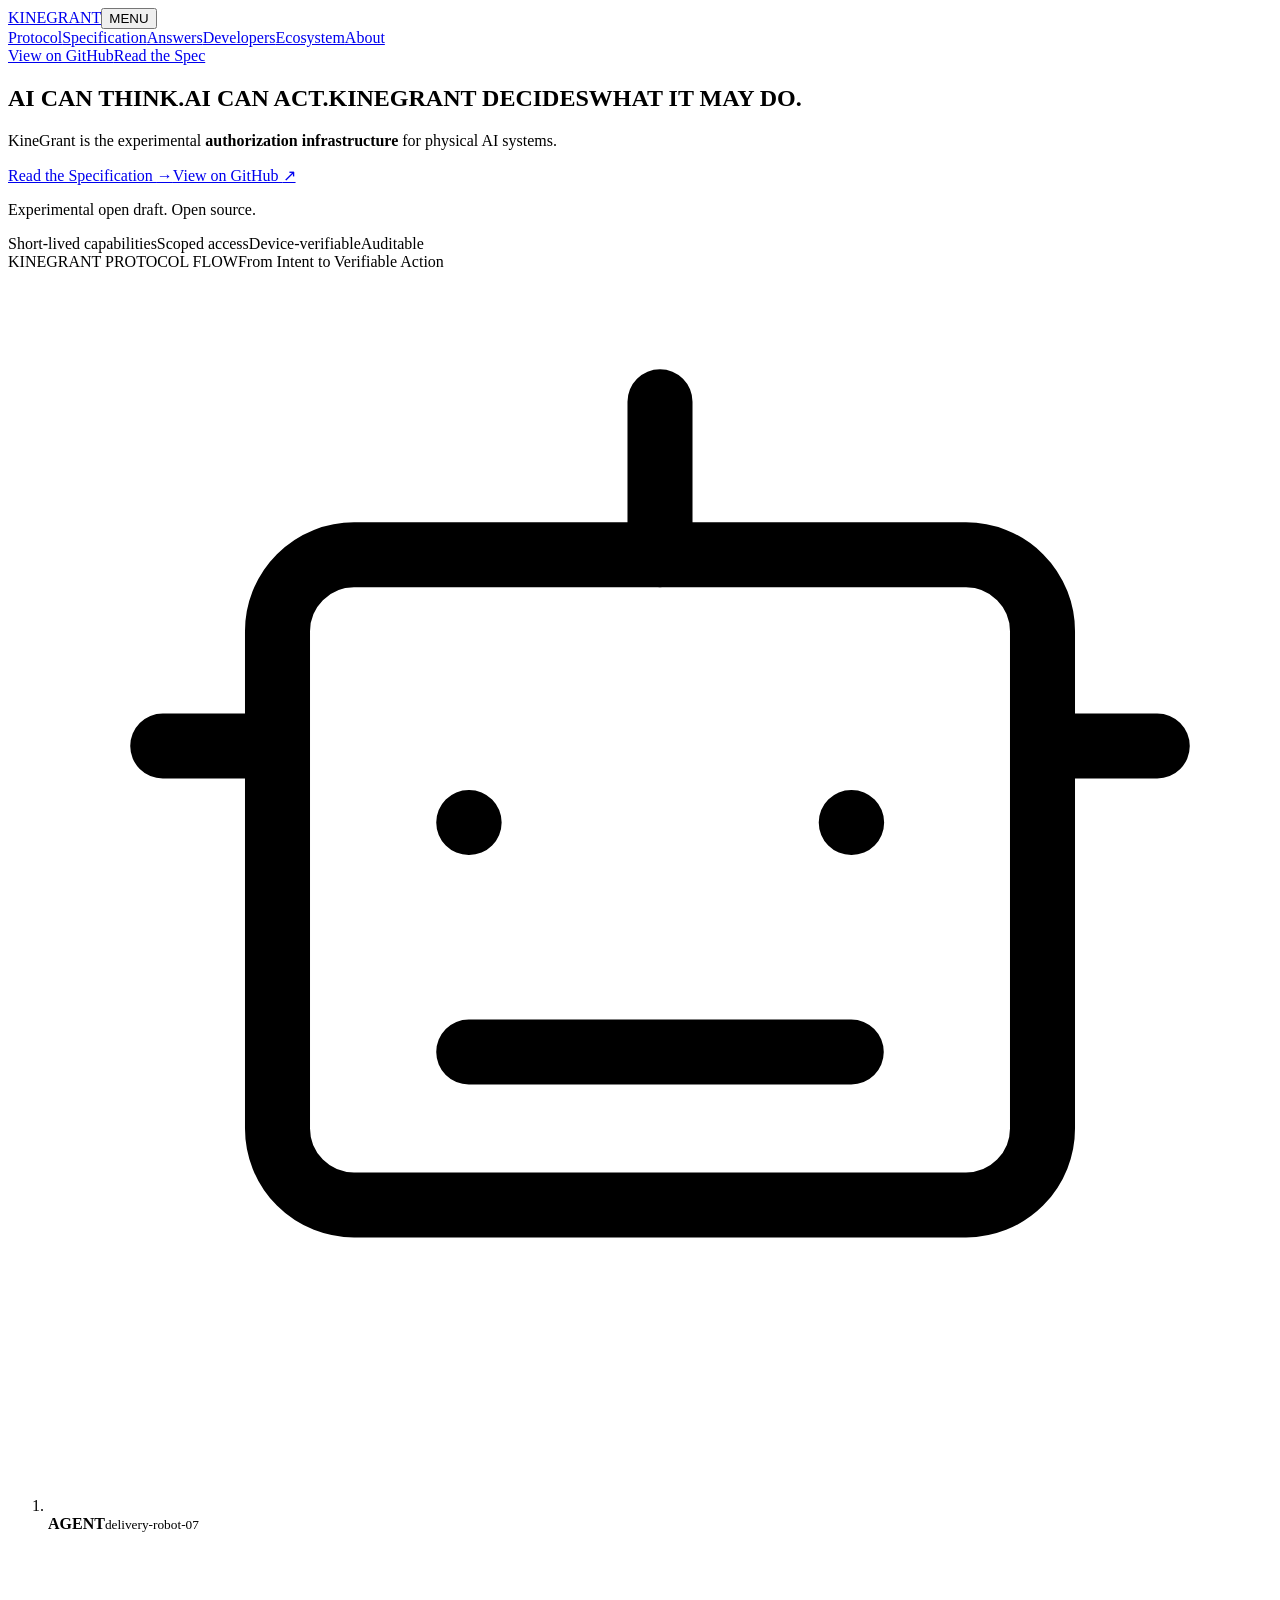
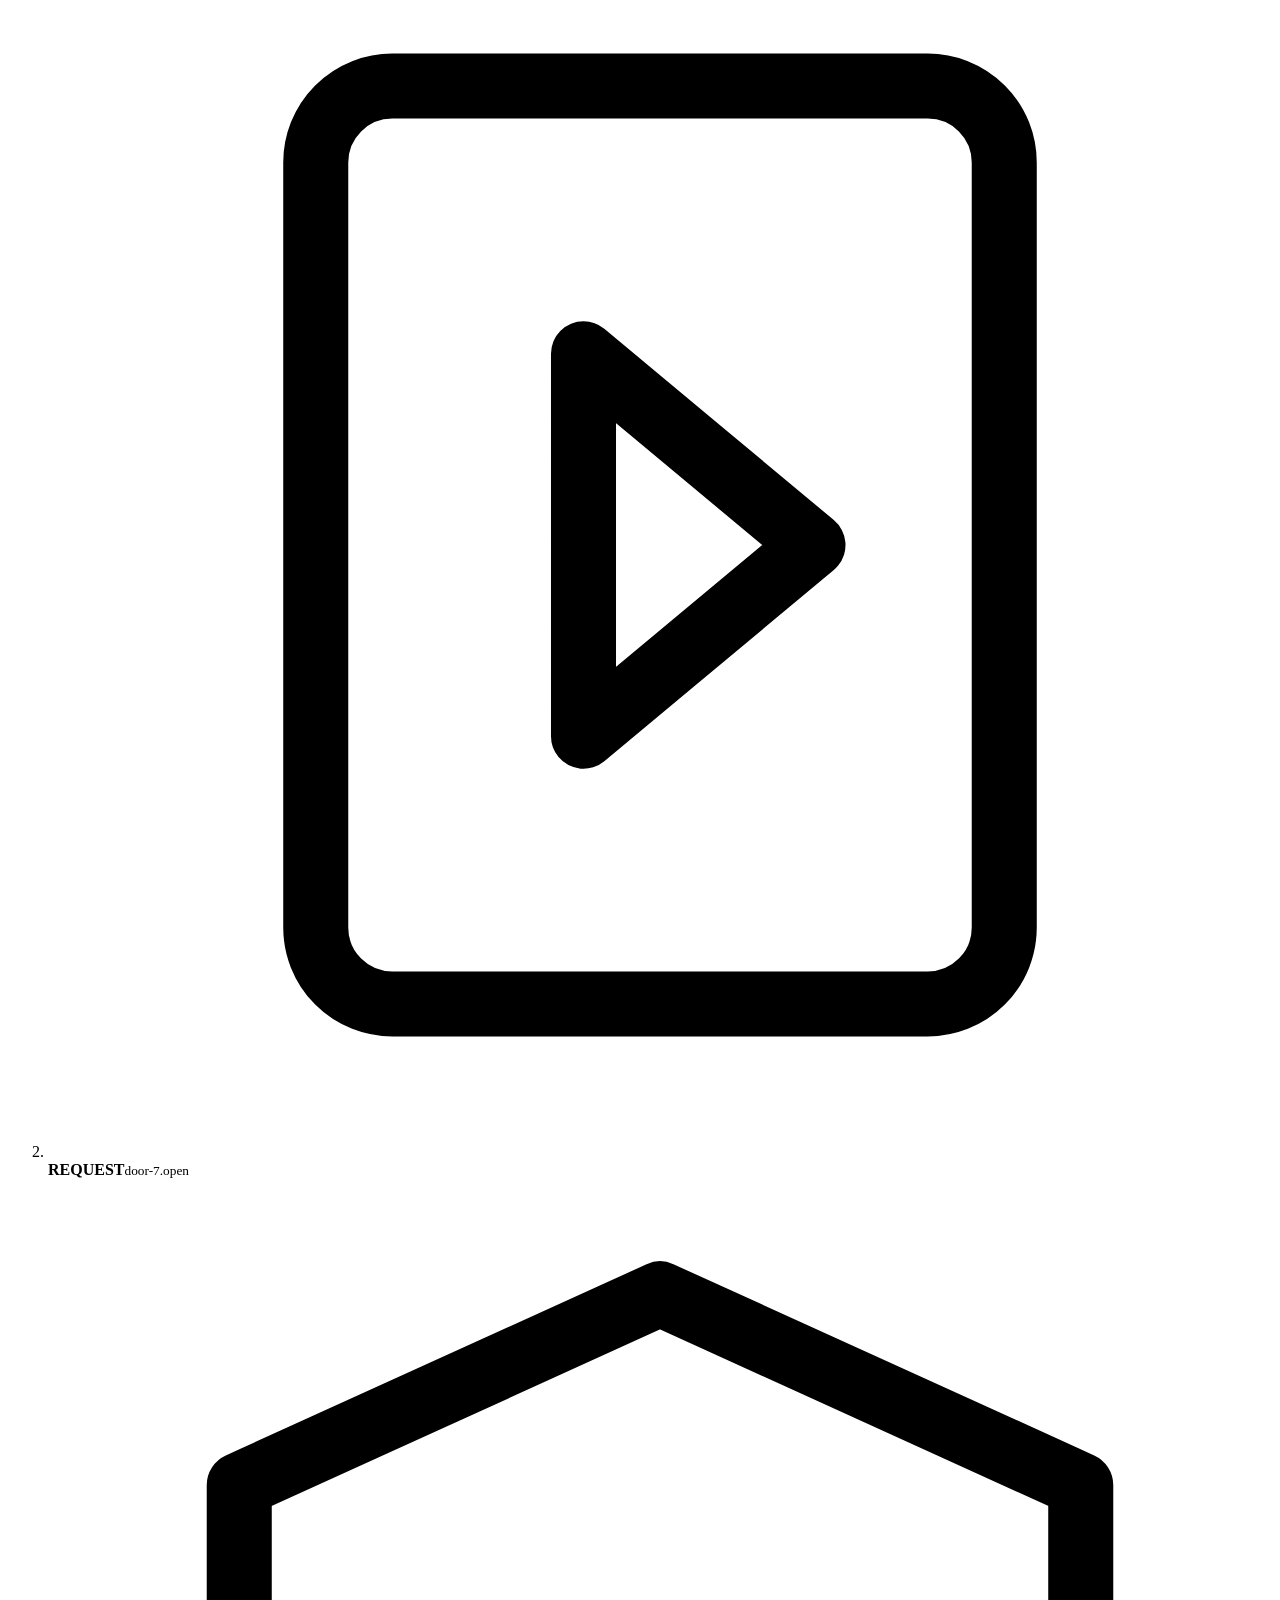
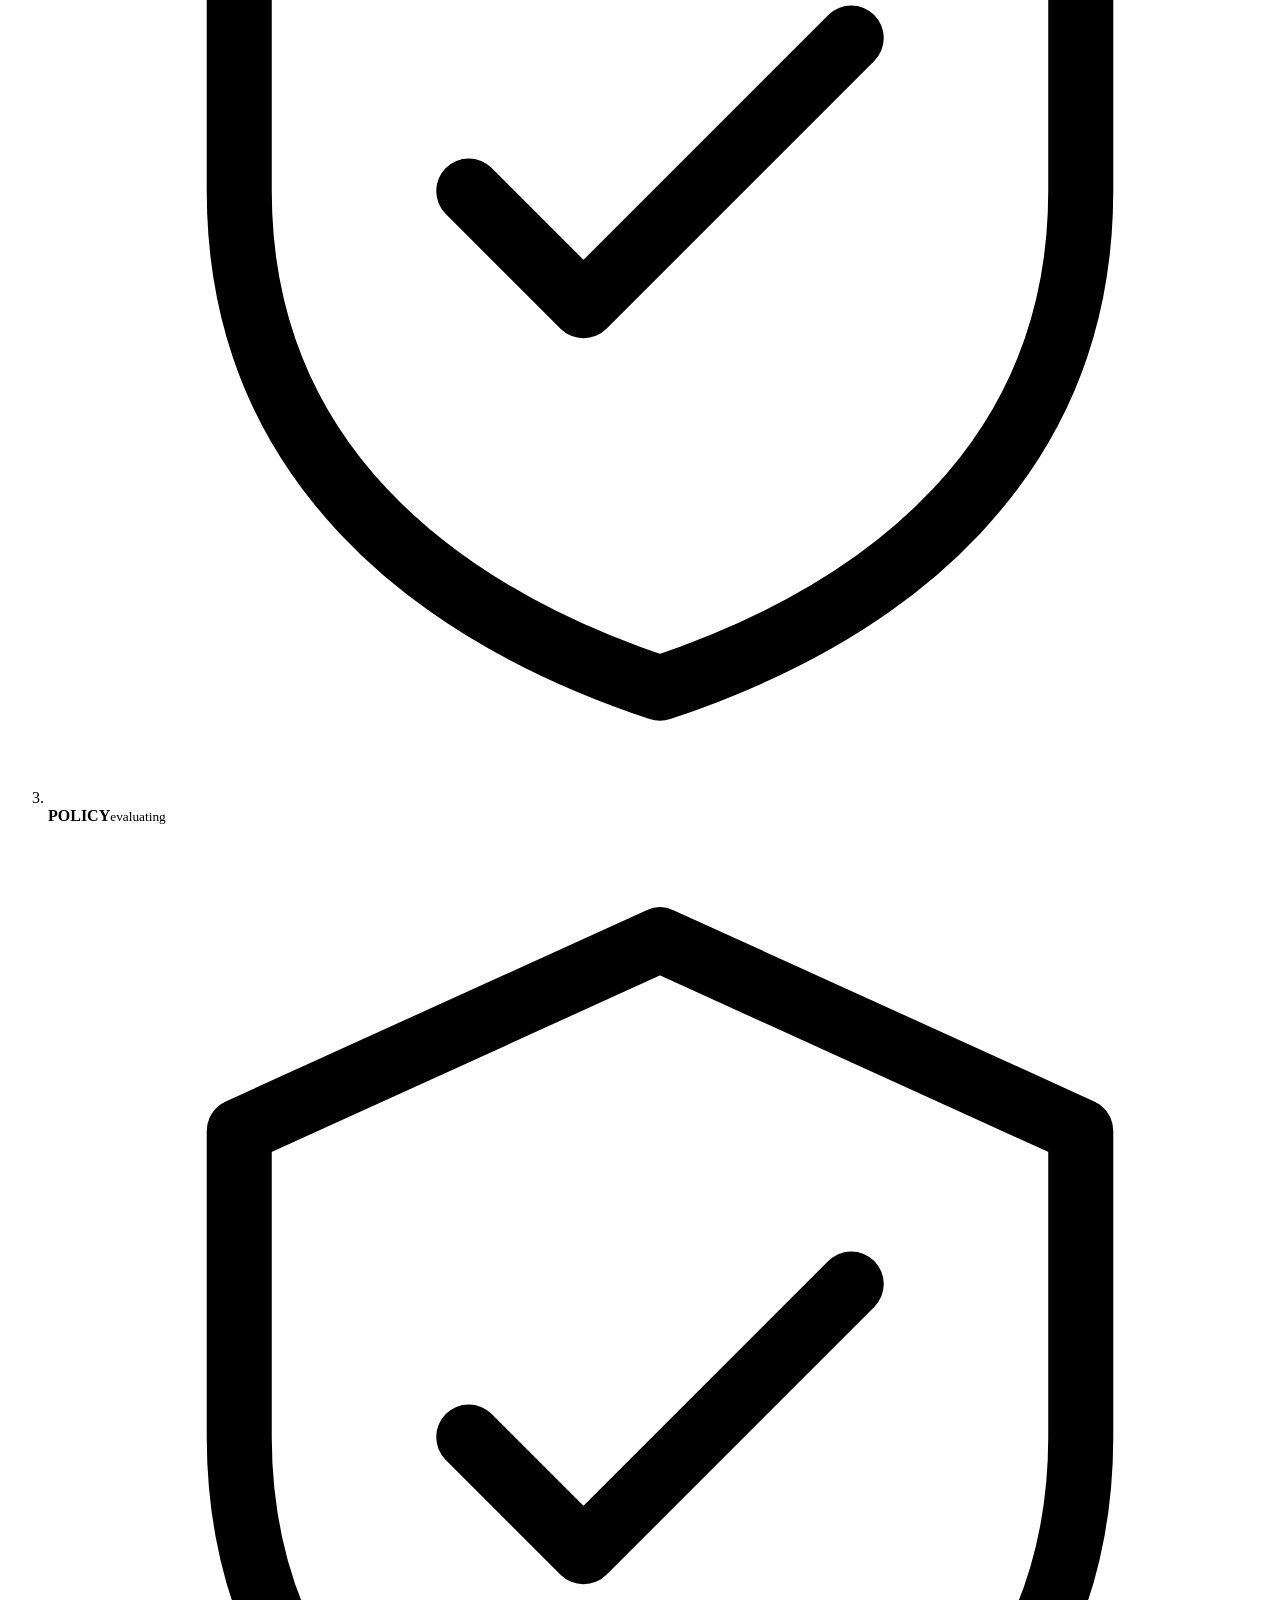
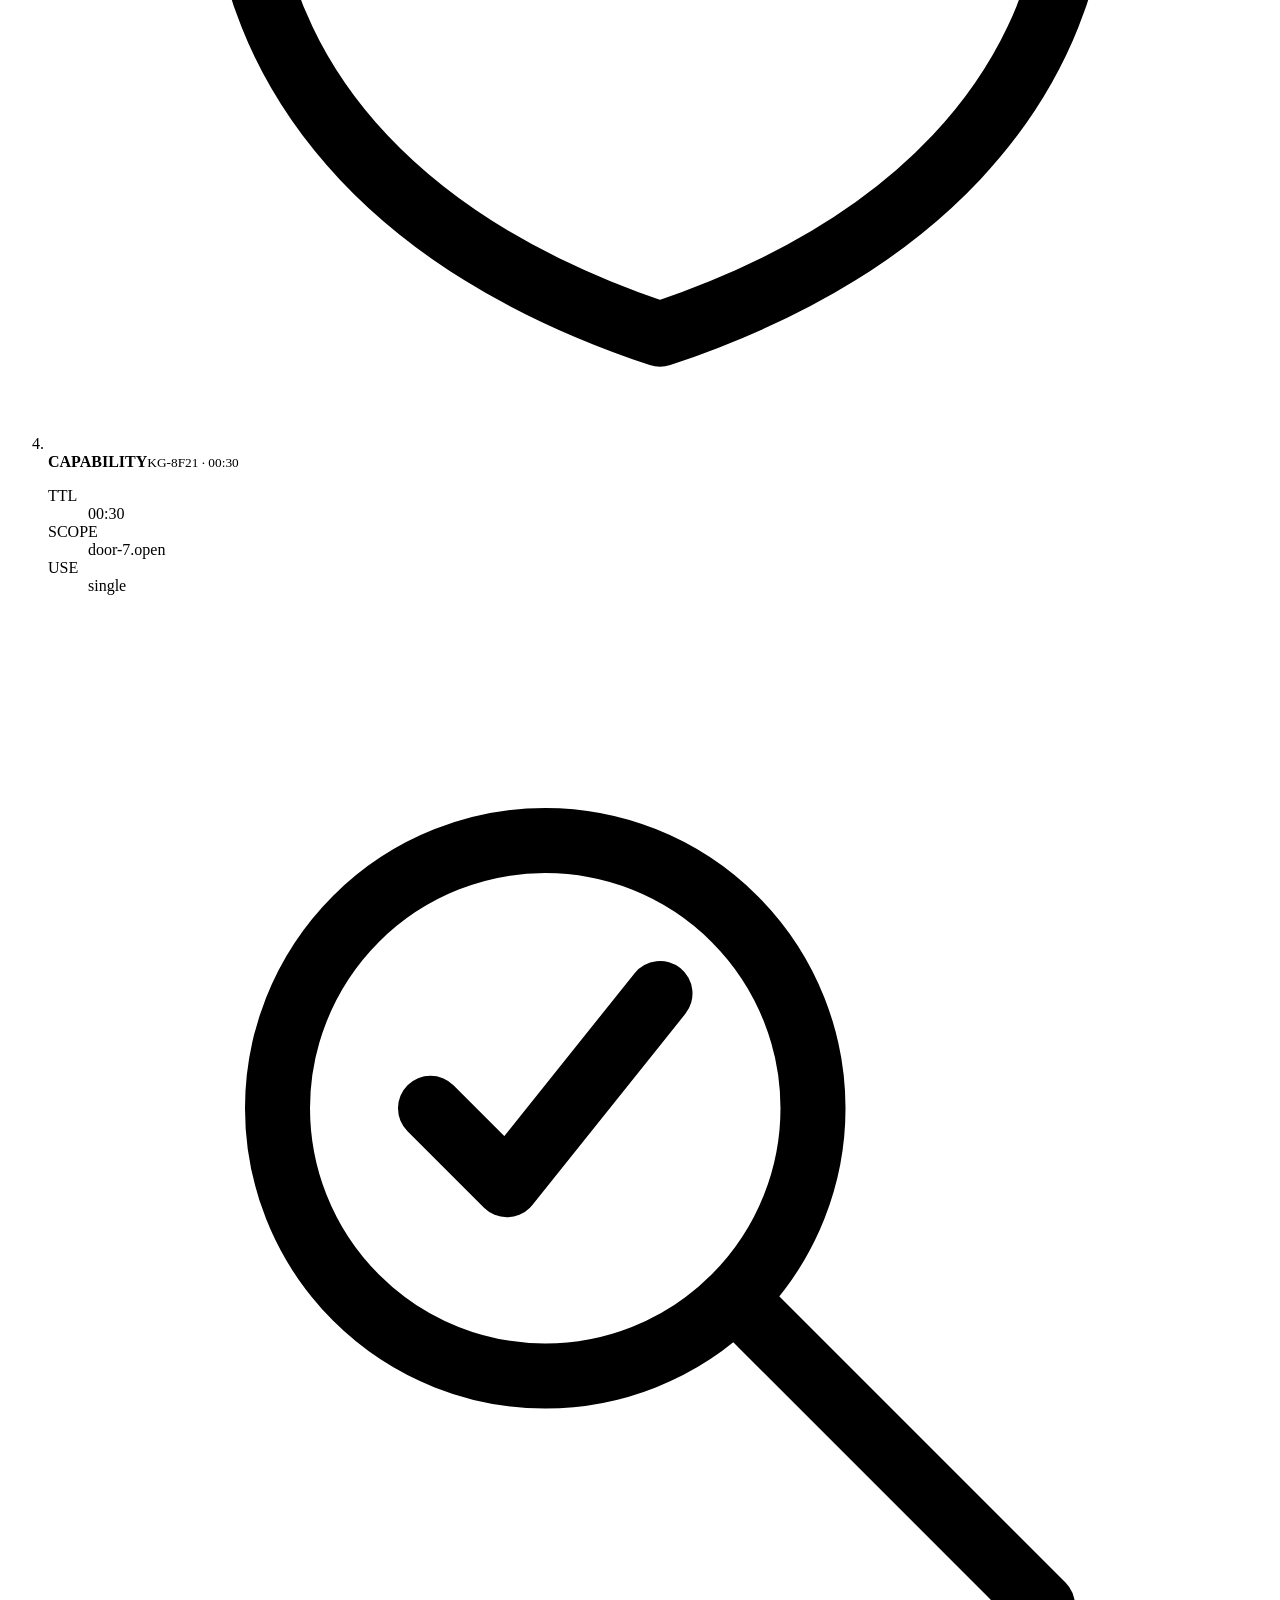
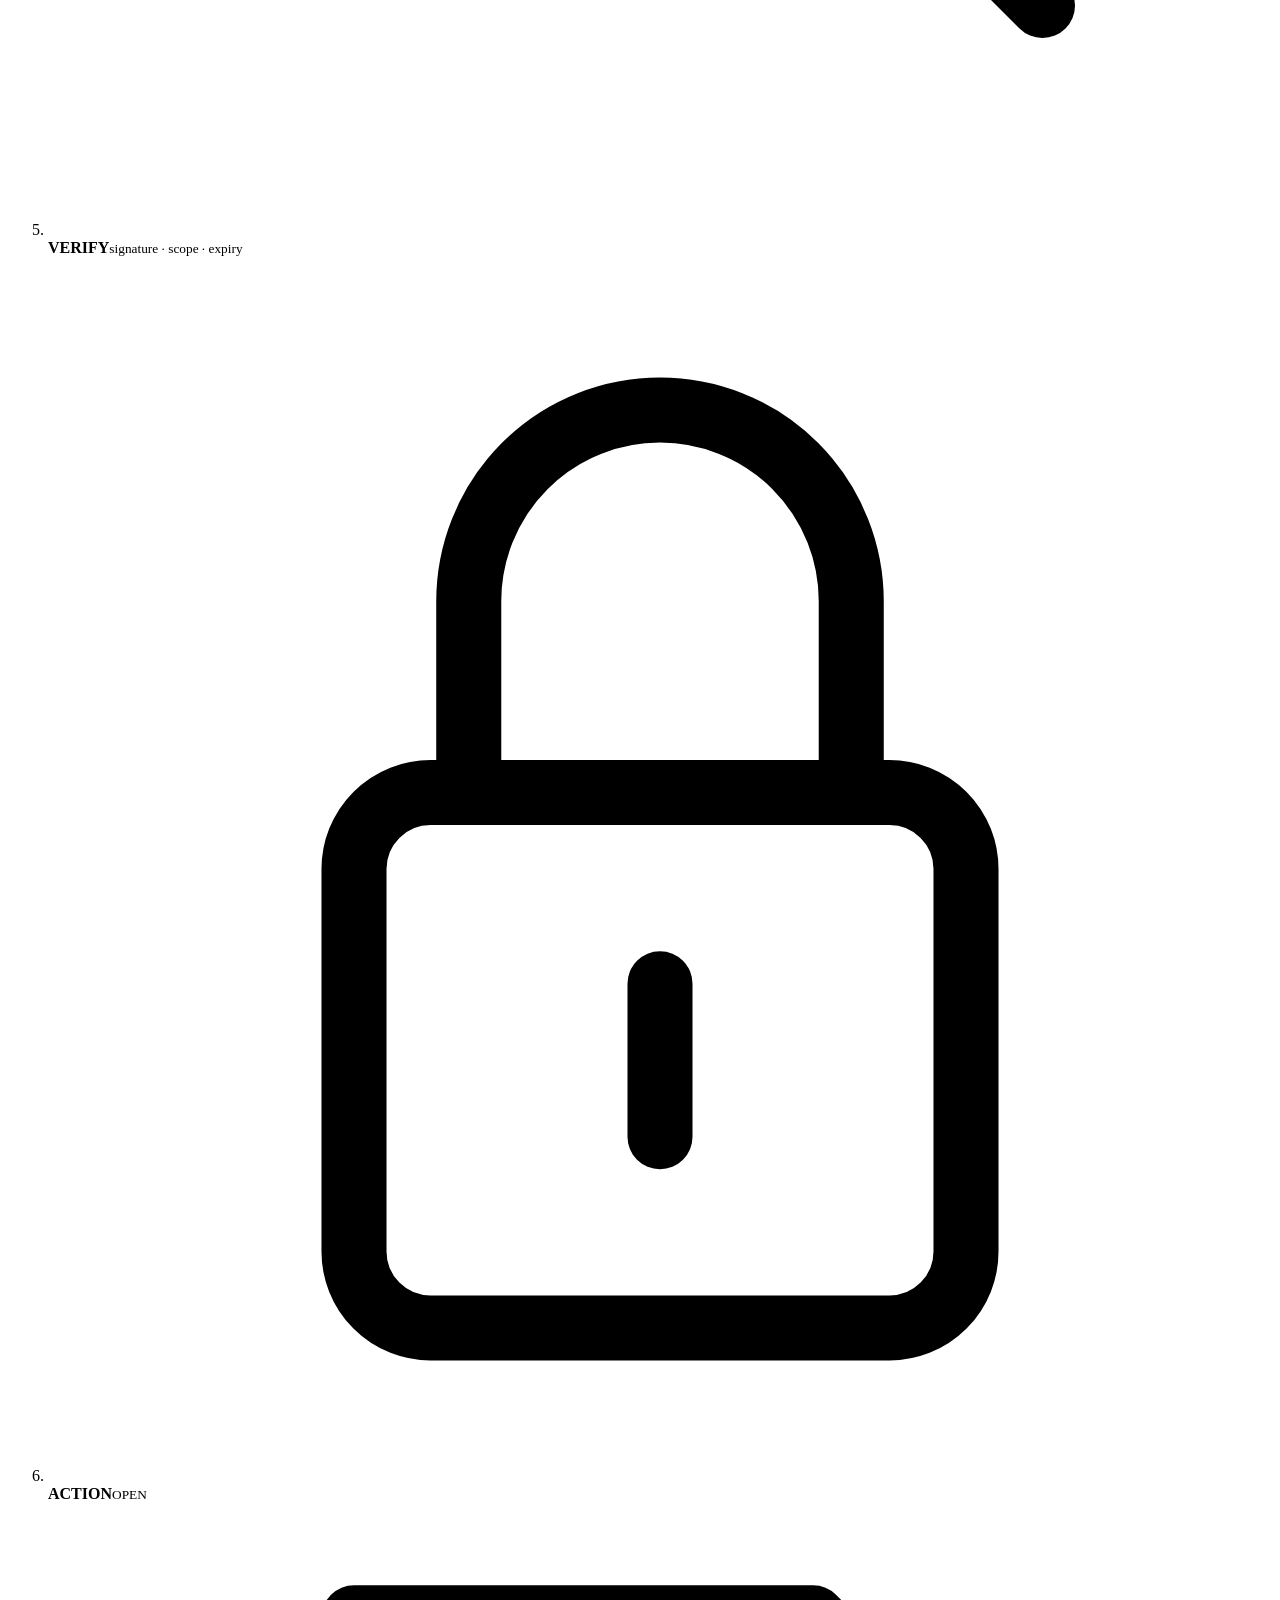
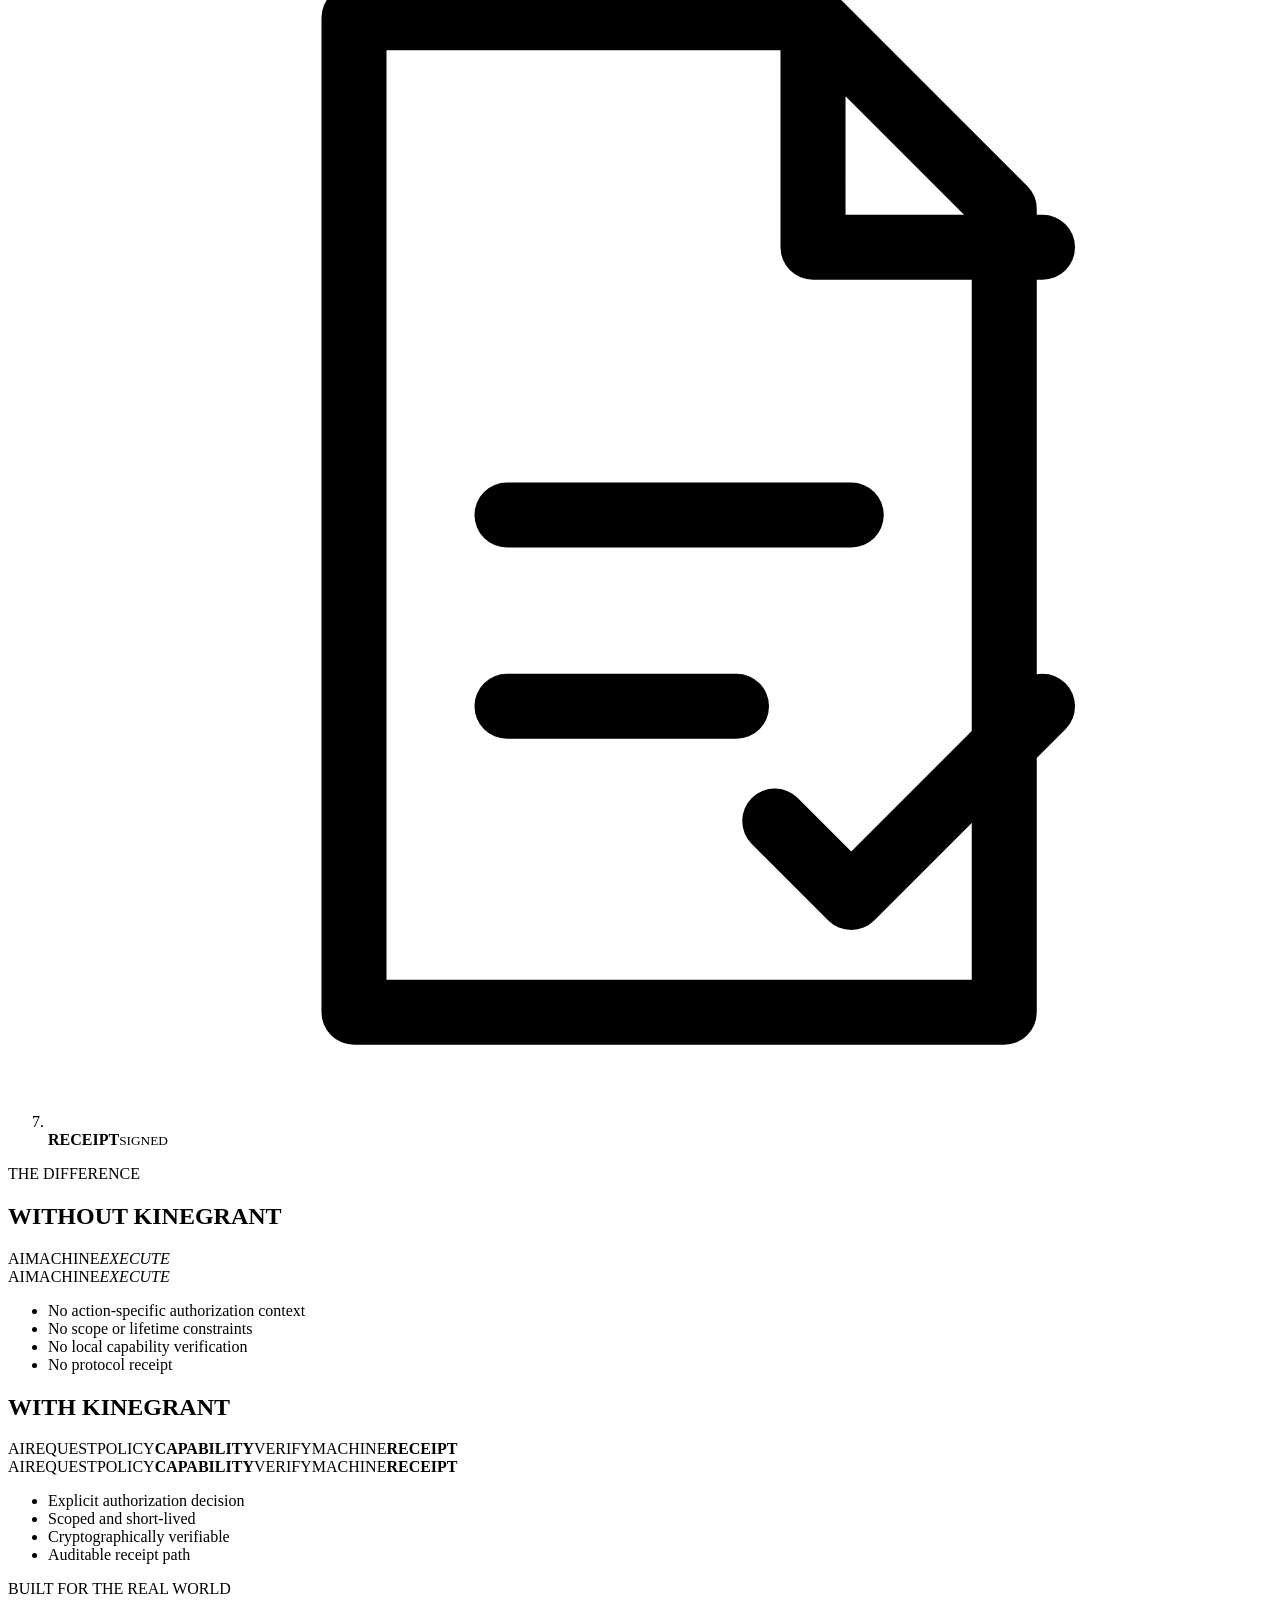
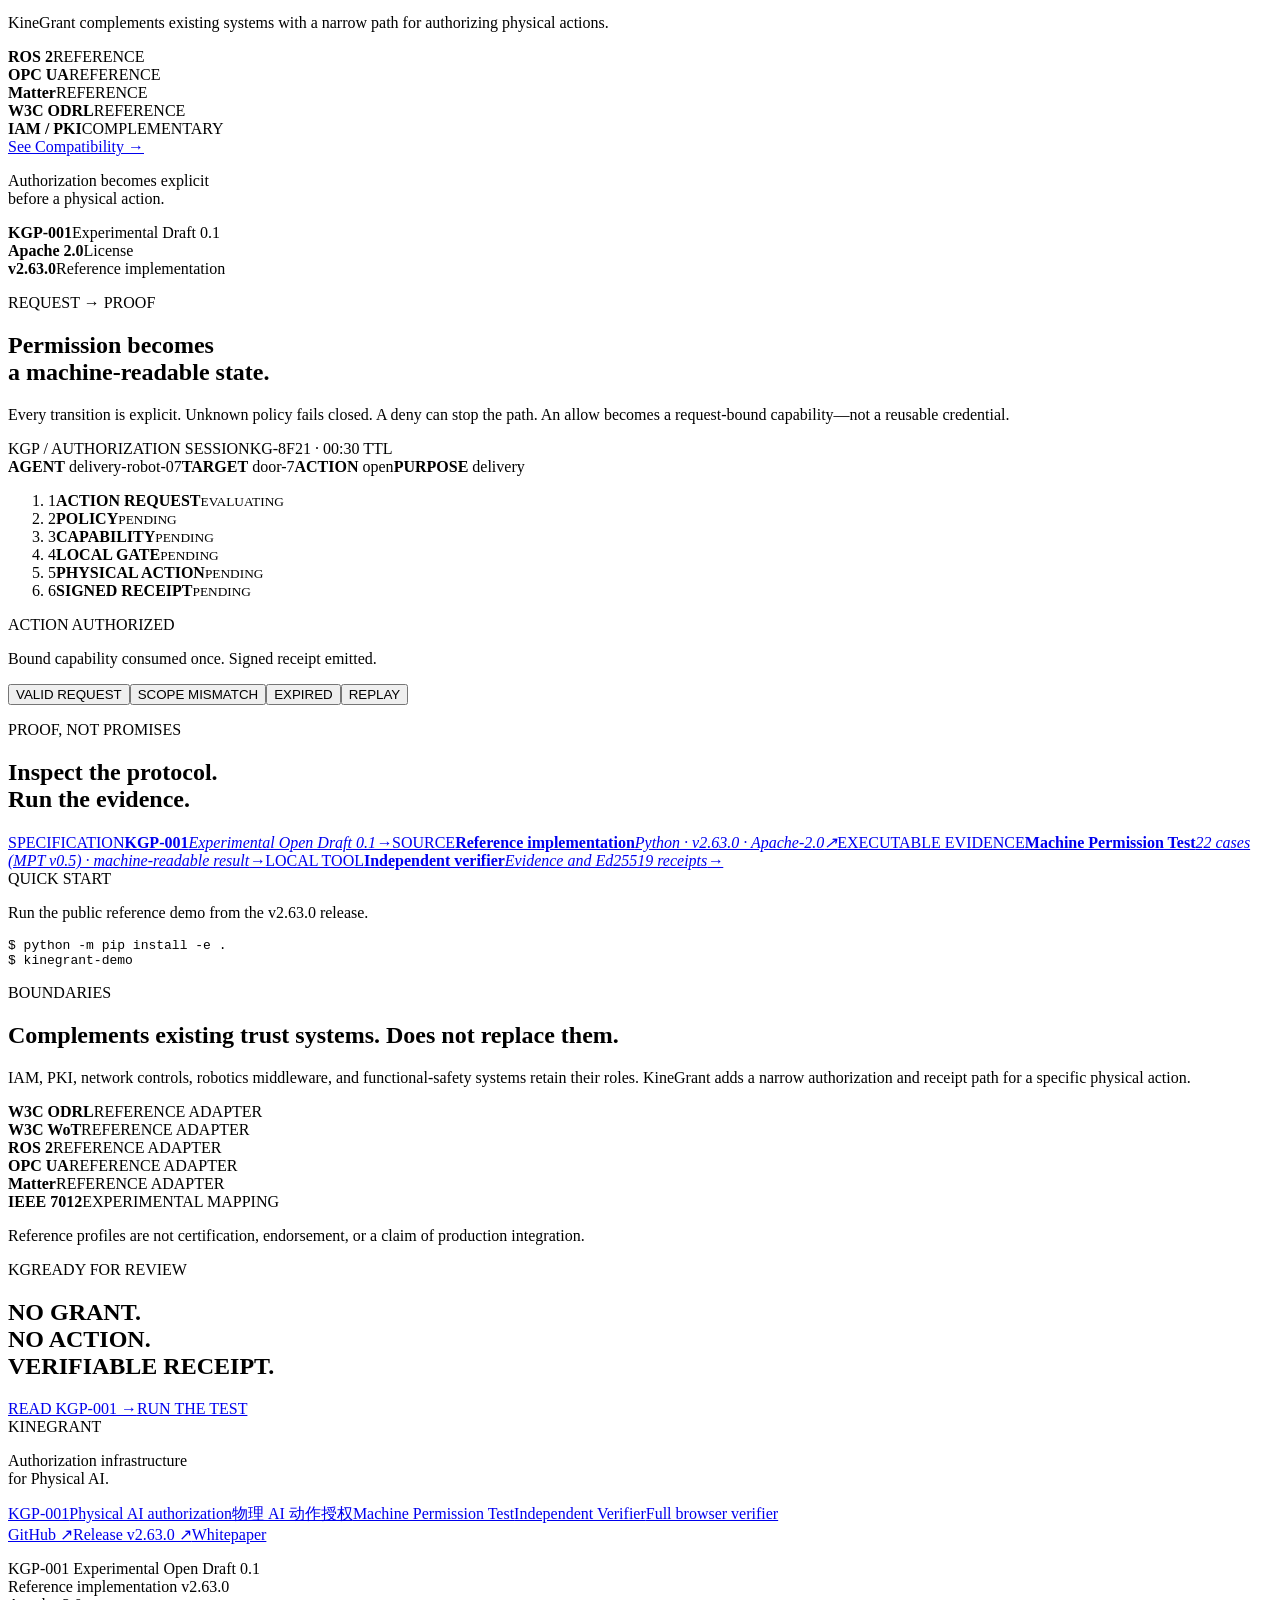
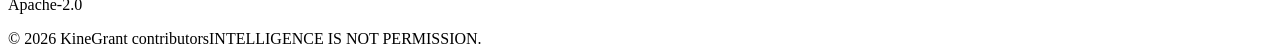
==== commit 2d7b08a5: "restore original site design (clean encoding, v2.63)" ====
--- a/index.html
+++ b/index.html
@@ -1,2 +1,2 @@
-<!DOCTYPE html><html lang="en"><head><meta charSet="utf-8"/><meta name="viewport" content="width=device-width, initial-scale=1"/><link rel="stylesheet" href="/_next/static/chunks/05wxyeda-lug-.css" data-precedence="next"/><link rel="preload" as="script" fetchPriority="low" href="/_next/static/chunks/0iv.5nzm~z~~9.js"/><script src="/_next/static/chunks/0exk0m7adlla-.js" async=""></script><script src="/_next/static/chunks/0lmq5h3l.1c9l.js" async=""></script><script src="/_next/static/chunks/05ruqmfx568d3.js" async=""></script><script src="/_next/static/chunks/turbopack-05.h6div.1amm.js" async=""></script><script src="/_next/static/chunks/0pi6sxr_8rcpf.js" async=""></script><script src="/_next/static/chunks/176op1ci1oflp.js" async=""></script><script src="/_next/static/chunks/10yrkz-vwey5l.js" async=""></script><title>KineGrant | Physical AI Authorization Protocol</title><meta name="description" content="KineGrant is an experimental open protocol for authorizing specific robot and machine actions with short-lived capabilities, local verification, replay protection, and signed receipts."/><meta name="application-name" content="KineGrant Protocol"/><link rel="author" href="https://github.com/zoahdev/kinegrant-protocol"/><meta name="author" content="KineGrant contributors"/><link rel="manifest" href="/manifest.webmanifest"/><meta name="keywords" content="physical AI authorization,robot authorization protocol,machine authorization,robotics security,embodied AI security,short-lived capability,local action gate,replay protection,signed action receipt,KGP-001,物理 AI 授权,机器人动作授权,机器行动权限,具身智能安全"/><meta name="referrer" content="strict-origin-when-cross-origin"/><meta name="creator" content="KineGrant contributors"/><meta name="publisher" content="KineGrant contributors"/><meta name="robots" content="index, follow"/><meta name="googlebot" content="index, follow, max-video-preview:-1, max-image-preview:large, max-snippet:-1"/><meta name="category" content="technology"/><link rel="canonical" href="https://kinegrant.com/"/><link rel="alternate" type="text/plain" href="https://kinegrant.com/llms.txt" title="KineGrant machine-readable project summary"/><link rel="alternate" type="text/plain" href="https://kinegrant.com/llms-zh.txt" title="KineGrant 中文机器可读摘要"/><meta property="og:title" content="KineGrant | Physical AI Authorization Protocol"/><meta property="og:description" content="An open permission layer between AI decisions and physical machine actions: request, policy, short-lived capability, local gate, action, signed receipt."/><meta property="og:url" content="https://kinegrant.com/"/><meta property="og:site_name" content="KineGrant Protocol"/><meta property="og:locale" content="en_US"/><meta property="og:image" content="https://kinegrant.com/kinegrant-og.png"/><meta property="og:image:width" content="1200"/><meta property="og:image:height" content="630"/><meta property="og:image:alt" content="KineGrant authorization infrastructure for Physical AI"/><meta property="og:type" content="website"/><meta name="twitter:card" content="summary_large_image"/><meta name="twitter:title" content="KineGrant | Physical AI Authorization Protocol"/><meta name="twitter:description" content="An open permission layer between AI decisions and physical machine actions."/><meta name="twitter:image" content="https://kinegrant.com/kinegrant-og.png"/><link rel="shortcut icon" href="/favicon.svg"/><link rel="icon" href="/favicon.svg"/><link rel="apple-touch-icon" href="/favicon.svg"/><script src="/_next/static/chunks/03~yq9q893hmn.js" noModule=""></script></head><body><div hidden=""><!--$--><!--/$--></div><main><header class="site-header"><div class="shell nav-frame"><a class="wordmark" aria-label="KineGrant home" href="/">KINEGRANT</a><button class="menu-button" aria-expanded="false" aria-controls="site-menu"><span>MENU</span></button><nav class="site-menu " id="site-menu" aria-label="Primary navigation"><a href="/#protocol">Protocol</a><a href="/paper/">Specification</a><a href="/physical-ai-authorization/">Answers</a><a href="/#developers">Developers</a><a href="/#ecosystem">Ecosystem</a><a href="/#about">About</a></nav><div class="nav-actions"><a class="nav-github" href="https://github.com/zoahdev/kinegrant-protocol" target="_blank" rel="noreferrer">View on GitHub</a><a class="nav-action" href="/paper">Read the Spec</a></div></div></header><section class="hero shell" aria-labelledby="hero-title"><div class="hero-copy"><h1 id="hero-title"><span>AI CAN THINK.</span><span>AI CAN ACT.</span><strong>KINEGRANT DECIDES</strong><strong>WHAT IT MAY DO.</strong></h1><p class="hero-intro">KineGrant is the experimental <b>authorization infrastructure</b> for physical AI systems.</p><div class="hero-actions"><a class="button button-dark" href="/paper">Read the Specification <span>→</span></a><a class="button button-outline" href="https://github.com/zoahdev/kinegrant-protocol" target="_blank" rel="noreferrer">View on GitHub <span>↗</span></a></div><p class="hero-status">Experimental open draft. Open source.</p><div class="hero-facts" aria-label="Protocol properties"><span>Short-lived capabilities</span><span>Scoped access</span><span>Device-verifiable</span><span>Auditable</span></div></div><div class="hero-visual" role="img" aria-label="An autonomous mobile robot with a robotic arm in a controlled industrial cell"></div></section><section class="flow-band" id="protocol" aria-label="KineGrant protocol flow"><div class="shell flow-band-head"><span>KINEGRANT PROTOCOL FLOW</span><span>From Intent to Verifiable Action</span></div><ol class="shell flow-band-track"><li><span class="protocol-icon " aria-hidden="true"><svg viewBox="0 0 32 32" fill="none" stroke="currentColor" stroke-width="1.7" stroke-linecap="round" stroke-linejoin="round"><rect x="6" y="7" width="20" height="17" rx="2"></rect><path d="M16 3v4M11 14h.01M21 14h.01M11 20h10M3 12h3M26 12h3"></path></svg></span><b>AGENT</b><small>delivery-robot-07</small></li><li><span class="protocol-icon " aria-hidden="true"><svg viewBox="0 0 32 32" fill="none" stroke="currentColor" stroke-width="1.7" stroke-linecap="round" stroke-linejoin="round"><rect x="7" y="4" width="18" height="24" rx="2"></rect><path d="m14 11 6 5-6 5z"></path></svg></span><b>REQUEST</b><small>door-7.open</small></li><li><span class="protocol-icon " aria-hidden="true"><svg viewBox="0 0 32 32" fill="none" stroke="currentColor" stroke-width="1.7" stroke-linecap="round" stroke-linejoin="round"><path d="M16 3 27 8v8c0 7-5 11-11 13C10 27 5 23 5 16V8z"></path><path d="m11 16 3 3 7-7"></path></svg></span><b>POLICY</b><small>evaluating</small></li><li><span class="protocol-icon is-grant" aria-hidden="true"><svg viewBox="0 0 32 32" fill="none" stroke="currentColor" stroke-width="1.7" stroke-linecap="round" stroke-linejoin="round"><path d="M16 3 27 8v8c0 7-5 11-11 13C10 27 5 23 5 16V8z"></path><path d="m11 16 3 3 7-7"></path></svg></span><b>CAPABILITY</b><small>KG-8F21 · 00:30</small><dl><div><dt>TTL</dt><dd>00:30</dd></div><div><dt>SCOPE</dt><dd>door-7.open</dd></div><div><dt>USE</dt><dd>single</dd></div></dl></li><li><span class="protocol-icon " aria-hidden="true"><svg viewBox="0 0 32 32" fill="none" stroke="currentColor" stroke-width="1.7" stroke-linecap="round" stroke-linejoin="round"><circle cx="13" cy="13" r="7"></circle><path d="m18 18 8 8M10 13l2 2 4-5"></path></svg></span><b>VERIFY</b><small>signature · scope · expiry</small></li><li><span class="protocol-icon " aria-hidden="true"><svg viewBox="0 0 32 32" fill="none" stroke="currentColor" stroke-width="1.7" stroke-linecap="round" stroke-linejoin="round"><rect x="8" y="14" width="16" height="14" rx="2"></rect><path d="M11 14V9a5 5 0 0 1 10 0v5M16 19v4"></path></svg></span><b>ACTION</b><small>OPEN</small></li><li><span class="protocol-icon " aria-hidden="true"><svg viewBox="0 0 32 32" fill="none" stroke="currentColor" stroke-width="1.7" stroke-linecap="round" stroke-linejoin="round"><path d="M8 3h12l5 5v21H8zM20 3v6h6M12 16h9M12 21h6"></path><path d="m19 24 2 2 5-5"></path></svg></span><b>RECEIPT</b><small>SIGNED</small></li></ol></section><section class="difference-section shell" id="ecosystem" aria-labelledby="difference-title"><div class="difference-main"><p class="section-label" id="difference-title">THE DIFFERENCE</p><div class="difference-panels"><article class="difference-panel"><h2>WITHOUT KINEGRANT</h2><div class="mini-flow mini-flow-without"><span>AI</span><i></i><span>MACHINE</span><em>EXECUTE</em></div><div class="mobile-system-flow mobile-system-flow-without" aria-hidden="true"><span>AI</span><i></i><span>MACHINE</span><em>EXECUTE</em></div><ul><li>No action-specific authorization context</li><li>No scope or lifetime constraints</li><li>No local capability verification</li><li>No protocol receipt</li></ul></article><article class="difference-panel"><h2>WITH KINEGRANT</h2><div class="mini-flow mini-flow-with"><span>AI</span><i></i><span>REQUEST</span><i></i><span>POLICY</span><i></i><b>CAPABILITY</b><i></i><span>VERIFY</span><i></i><span>MACHINE</span><i></i><b>RECEIPT</b></div><div class="mobile-system-flow mobile-system-flow-authorized" aria-hidden="true"><span>AI</span><span>REQUEST</span><span>POLICY</span><b>CAPABILITY</b><span>VERIFY</span><span>MACHINE</span><b>RECEIPT</b></div><ul class="checks"><li>Explicit authorization decision</li><li>Scoped and short-lived</li><li>Cryptographically verifiable</li><li>Auditable receipt path</li></ul></article></div></div><aside class="real-world" aria-labelledby="real-world-title"><p class="section-label" id="real-world-title">BUILT FOR THE REAL WORLD</p><p>KineGrant complements existing systems with a narrow path for authorizing physical actions.</p><div class="compatibility-ledger"><div><b>ROS 2</b><span>REFERENCE</span></div><div><b>OPC UA</b><span>REFERENCE</span></div><div><b>Matter</b><span>REFERENCE</span></div><div><b>W3C ODRL</b><span>REFERENCE</span></div><div><b>IAM / PKI</b><span>COMPLEMENTARY</span></div></div><a class="compatibility-link" href="#about">See Compatibility <span>→</span></a></aside><div class="reference-stats"><p>Authorization becomes explicit<br/>before a physical action.</p><div><strong>KGP-001</strong><span>Experimental Draft 0.1</span></div><div><strong>Apache 2.0</strong><span>License</span></div><div><strong>v2.62.0</strong><span>Reference implementation</span></div></div></section><section class="protocol-section shell" aria-labelledby="protocol-title"><div class="protocol-heading"><p class="section-label">REQUEST → PROOF</p><h2 id="protocol-title">Permission becomes<br/>a machine-readable state.</h2><p>Every transition is explicit. Unknown policy fails closed. A deny can stop the path. An allow becomes a request-bound capability—not a reusable credential.</p></div><div class="instrument is-allow"><div class="instrument-head"><span>KGP / AUTHORIZATION SESSION</span><span class="session-id">KG-8F21 · 00:30 TTL</span></div><div class="instrument-data"><span><b>AGENT</b> delivery-robot-07</span><span><b>TARGET</b> door-7</span><span><b>ACTION</b> open</span><span><b>PURPOSE</b> delivery</span></div><ol class="protocol-rail" aria-label="KineGrant protocol sequence"><li class="reached "><span class="rail-node" aria-hidden="true">1</span><b>ACTION REQUEST</b><small>EVALUATING</small></li><li class=" "><span class="rail-node" aria-hidden="true">2</span><b>POLICY</b><small>PENDING</small></li><li class=" "><span class="rail-node" aria-hidden="true">3</span><b>CAPABILITY</b><small>PENDING</small></li><li class=" "><span class="rail-node" aria-hidden="true">4</span><b>LOCAL GATE</b><small>PENDING</small></li><li class=" "><span class="rail-node" aria-hidden="true">5</span><b>PHYSICAL ACTION</b><small>PENDING</small></li><li class=" "><span class="rail-node" aria-hidden="true">6</span><b>SIGNED RECEIPT</b><small>PENDING</small></li></ol><div class="instrument-outcome" aria-live="polite"><span>ACTION AUTHORIZED</span><p>Bound capability consumed once. Signed receipt emitted.</p></div><div class="instrument-modes" aria-label="Authorization scenarios"><button class="active">VALID REQUEST</button><button class="">SCOPE MISMATCH</button><button class="">EXPIRED</button><button class="">REPLAY</button></div></div></section><section class="proof-section" id="developers"><div class="shell"><div class="proof-heading"><p class="section-label">PROOF, NOT PROMISES</p><h2>Inspect the protocol.<br/>Run the evidence.</h2></div><div class="proof-ledger"><a href="/paper"><span>SPECIFICATION</span><b>KGP-001</b><em>Experimental Open Draft 0.1</em><i>→</i></a><a href="https://github.com/zoahdev/kinegrant-protocol" target="_blank" rel="noreferrer"><span>SOURCE</span><b>Reference implementation</b><em>Python · v2.62.0 · Apache-2.0</em><i>↗</i></a><a href="/challenge"><span>EXECUTABLE EVIDENCE</span><b>Machine Permission Test</b><em>22 cases (MPT v0.5) · machine-readable result</em><i>→</i></a><a href="/verify"><span>LOCAL TOOL</span><b>Independent verifier</b><em>Evidence and Ed25519 receipts</em><i>→</i></a></div><div class="quickstart"><div><span>QUICK START</span><p>Run the public reference demo from the v2.62.0 release.</p></div><pre><code><span>$</span> python -m pip install -e .<!-- -->
-<span>$</span> kinegrant-demo</code></pre></div></div></section><section class="boundary-section shell" id="about" aria-labelledby="boundary-title"><p class="section-label">BOUNDARIES</p><div class="boundary-copy"><h2 id="boundary-title">Complements existing trust systems. Does not replace them.</h2><p>IAM, PKI, network controls, robotics middleware, and functional-safety systems retain their roles. KineGrant adds a narrow authorization and receipt path for a specific physical action.</p></div><div class="compatibility" role="list" aria-label="Reference mappings"><div role="listitem"><b>W3C ODRL</b><span>REFERENCE ADAPTER</span></div><div role="listitem"><b>W3C WoT</b><span>REFERENCE ADAPTER</span></div><div role="listitem"><b>ROS 2</b><span>REFERENCE ADAPTER</span></div><div role="listitem"><b>OPC UA</b><span>REFERENCE ADAPTER</span></div><div role="listitem"><b>Matter</b><span>REFERENCE ADAPTER</span></div><div role="listitem"><b>IEEE 7012</b><span>EXPERIMENTAL MAPPING</span></div></div><p class="boundary-note">Reference profiles are not certification, endorsement, or a claim of production integration.</p></section><section class="final-cta shell"><div class="cta-rail"><span>KG</span><i></i><span>READY FOR REVIEW</span></div><h2>NO GRANT.<br/>NO ACTION.<br/><span>VERIFIABLE RECEIPT.</span></h2><div><a class="button button-dark" href="/paper">READ KGP-001 →</a><a class="button button-text" href="/challenge">RUN THE TEST</a></div></section><footer class="site-footer shell"><div class="footer-name">KINEGRANT</div><div class="footer-grid"><p>Authorization infrastructure<br/>for Physical AI.</p><div><a href="/paper">KGP-001</a><a href="/physical-ai-authorization">Physical AI authorization</a><a href="/zh/physical-ai-authorization">物理 AI 动作授权</a><a href="/challenge">Machine Permission Test</a><a href="/verify">Independent Verifier</a><a href="/verify/policy-bundle-verifier.html">Full browser verifier</a></div><div><a href="https://github.com/zoahdev/kinegrant-protocol" target="_blank" rel="noreferrer">GitHub ↗</a><a href="https://github.com/zoahdev/kinegrant-protocol/releases/tag/v2.62.0" target="_blank" rel="noreferrer">Release v2.62.0 ↗</a><a href="/KineGrant-KGP-001-Whitepaper-v0.1.pdf">Whitepaper</a></div><p class="footer-status">KGP-001 Experimental Open Draft 0.1<br/>Reference implementation v2.62.0<br/>Apache-2.0</p></div><div class="footer-bottom"><span>© 2026 KineGrant contributors</span><span>INTELLIGENCE IS NOT PERMISSION.</span></div></footer><script type="application/ld+json">{"@context":"https://schema.org","@graph":[{"@type":"Project","@id":"https://kinegrant.com/#project","name":"KineGrant","alternateName":["KineGrant Protocol","KGP-001","KineGrant 协议"],"url":"https://kinegrant.com/","logo":"https://kinegrant.com/favicon.svg","image":"https://kinegrant.com/kinegrant-og.png","description":"Experimental open authorization and accountability infrastructure for Physical AI systems.","disambiguatingDescription":"A permission protocol for specific real-world machine actions, not a robot operating system or functional-safety controller.","founder":{"@type":"Person","name":"Zoah"},"foundingDate":"2026-08-10","slogan":"Intelligence is not permission.","sameAs":["https://github.com/zoahdev/kinegrant-protocol"],"keywords":["physical AI authorization","robot authorization","machine permission","robotics security","物理 AI 授权","机器人动作授权","机器行动权限","具身智能安全"],"subjectOf":[{"@type":"TechArticle","@id":"https://kinegrant.com/physical-ai-authorization#article","inLanguage":"en"},{"@type":"TechArticle","@id":"https://kinegrant.com/zh/physical-ai-authorization#article","inLanguage":"zh-CN"}]},{"@type":"WebSite","@id":"https://kinegrant.com/#website","name":"KineGrant Protocol","url":"https://kinegrant.com/","inLanguage":["en","zh-CN"],"publisher":{"@id":"https://kinegrant.com/#project"}},{"@type":"SoftwareSourceCode","@id":"https://kinegrant.com/#reference-implementation","name":"KineGrant Protocol reference implementation","codeRepository":"https://github.com/zoahdev/kinegrant-protocol","license":"https://www.apache.org/licenses/LICENSE-2.0","programmingLanguage":"Python","runtimePlatform":"Python 3.11 or newer","description":"Reference implementation of KGP-001 Experimental Open Draft 0.1.","version":"2.62.0","isPartOf":{"@id":"https://kinegrant.com/#project"}},{"@type":"DefinedTerm","@id":"https://kinegrant.com/physical-ai-authorization#term","name":"Physical AI authorization","description":"A permission process that decides and proves whether a specific agent may cause a specific machine to perform a specific physical action, for a defined purpose and limited time.","url":"https://kinegrant.com/physical-ai-authorization"}]}</script></main><!--$--><!--/$--><script src="/_next/static/chunks/0iv.5nzm~z~~9.js" id="_R_" async=""></script><script>(self.__next_f=self.__next_f||[]).push([0])</script><script>self.__next_f.push([1,"1:\"$Sreact.fragment\"\n2:I[39011,[\"/_next/static/chunks/0pi6sxr_8rcpf.js\",\"/_next/static/chunks/176op1ci1oflp.js\"],\"default\"]\n3:I[37771,[\"/_next/static/chunks/0pi6sxr_8rcpf.js\",\"/_next/static/chunks/176op1ci1oflp.js\"],\"default\"]\n4:I[83792,[\"/_next/static/chunks/0pi6sxr_8rcpf.js\",\"/_next/static/chunks/176op1ci1oflp.js\",\"/_next/static/chunks/10yrkz-vwey5l.js\"],\"SiteHeader\"]\n15:I[65857,[\"/_next/static/chunks/0pi6sxr_8rcpf.js\",\"/_next/static/chunks/176op1ci1oflp.js\"],\"default\",1]\n:HL[\"/_next/static/chunks/05wxyeda-lug-.css\",\"style\"]\n"])</script><script>self.__next_f.push([1,"0:{\"P\":null,\"c\":[\"\",\"\"],\"q\":\"\",\"i\":false,\"f\":[[[\"\",{\"children\":[\"__PAGE__\",{}]},\"$undefined\",\"$undefined\",16],[[\"$\",\"$1\",\"c\",{\"children\":[[[\"$\",\"link\",\"0\",{\"rel\":\"stylesheet\",\"href\":\"/_next/static/chunks/05wxyeda-lug-.css\",\"precedence\":\"next\",\"crossOrigin\":\"$undefined\",\"nonce\":\"$undefined\"}],[\"$\",\"script\",\"script-0\",{\"src\":\"/_next/static/chunks/0pi6sxr_8rcpf.js\",\"async\":true,\"nonce\":\"$undefined\"}],[\"$\",\"script\",\"script-1\",{\"src\":\"/_next/static/chunks/176op1ci1oflp.js\",\"async\":true,\"nonce\":\"$undefined\"}]],[\"$\",\"html\",null,{\"lang\":\"en\",\"children\":[\"$\",\"body\",null,{\"children\":[\"$\",\"$L2\",null,{\"parallelRouterKey\":\"children\",\"error\":\"$undefined\",\"errorStyles\":\"$undefined\",\"errorScripts\":\"$undefined\",\"template\":[\"$\",\"$L3\",null,{}],\"templateStyles\":\"$undefined\",\"templateScripts\":\"$undefined\",\"notFound\":[[[\"$\",\"title\",null,{\"children\":\"404: This page could not be found.\"}],[\"$\",\"div\",null,{\"style\":{\"fontFamily\":\"system-ui,\\\"Segoe UI\\\",Roboto,Helvetica,Arial,sans-serif,\\\"Apple Color Emoji\\\",\\\"Segoe UI Emoji\\\"\",\"height\":\"100vh\",\"textAlign\":\"center\",\"display\":\"flex\",\"flexDirection\":\"column\",\"alignItems\":\"center\",\"justifyContent\":\"center\"},\"children\":[\"$\",\"div\",null,{\"children\":[[\"$\",\"style\",null,{\"dangerouslySetInnerHTML\":{\"__html\":\"body{color:#000;background:#fff;margin:0}.next-error-h1{border-right:1px solid rgba(0,0,0,.3)}@media (prefers-color-scheme:dark){body{color:#fff;background:#000}.next-error-h1{border-right:1px solid rgba(255,255,255,.3)}}\"}}],[\"$\",\"h1\",null,{\"className\":\"next-error-h1\",\"style\":{\"display\":\"inline-block\",\"margin\":\"0 20px 0 0\",\"padding\":\"0 23px 0 0\",\"fontSize\":24,\"fontWeight\":500,\"verticalAlign\":\"top\",\"lineHeight\":\"49px\"},\"children\":404}],[\"$\",\"div\",null,{\"style\":{\"display\":\"inline-block\"},\"children\":[\"$\",\"h2\",null,{\"style\":{\"fontSize\":14,\"fontWeight\":400,\"lineHeight\":\"49px\",\"margin\":0},\"children\":\"This page could not be found.\"}]}]]}]}]],[]],\"forbidden\":\"$undefined\",\"unauthorized\":\"$undefined\"}]}]}]]}],{\"children\":[[\"$\",\"$1\",\"c\",{\"children\":[[\"$\",\"main\",null,{\"children\":[[\"$\",\"$L4\",null,{}],[\"$\",\"section\",null,{\"className\":\"hero shell\",\"aria-labelledby\":\"hero-title\",\"children\":[[\"$\",\"div\",null,{\"className\":\"hero-copy\",\"children\":[[\"$\",\"h1\",null,{\"id\":\"hero-title\",\"children\":[[\"$\",\"span\",null,{\"children\":\"AI CAN THINK.\"}],[\"$\",\"span\",null,{\"children\":\"AI CAN ACT.\"}],[\"$\",\"strong\",null,{\"children\":\"KINEGRANT DECIDES\"}],[\"$\",\"strong\",null,{\"children\":\"WHAT IT MAY DO.\"}]]}],[\"$\",\"p\",null,{\"className\":\"hero-intro\",\"children\":[\"KineGrant is the experimental \",[\"$\",\"b\",null,{\"children\":\"authorization infrastructure\"}],\" for physical AI systems.\"]}],[\"$\",\"div\",null,{\"className\":\"hero-actions\",\"children\":[[\"$\",\"a\",null,{\"className\":\"button button-dark\",\"href\":\"/paper\",\"children\":[\"Read the Specification \",[\"$\",\"span\",null,{\"children\":\"→\"}]]}],[\"$\",\"a\",null,{\"className\":\"button button-outline\",\"href\":\"https://github.com/zoahdev/kinegrant-protocol\",\"target\":\"_blank\",\"rel\":\"noreferrer\",\"children\":[\"View on GitHub \",[\"$\",\"span\",null,{\"children\":\"↗\"}]]}]]}],[\"$\",\"p\",null,{\"className\":\"hero-status\",\"children\":\"Experimental open draft. Open source.\"}],[\"$\",\"div\",null,{\"className\":\"hero-facts\",\"aria-label\":\"Protocol properties\",\"children\":[[\"$\",\"span\",null,{\"children\":\"Short-lived capabilities\"}],[\"$\",\"span\",null,{\"children\":\"Scoped access\"}],[\"$\",\"span\",null,{\"children\":\"Device-verifiable\"}],[\"$\",\"span\",null,{\"children\":\"Auditable\"}]]}]]}],[\"$\",\"div\",null,{\"className\":\"hero-visual\",\"role\":\"img\",\"aria-label\":\"An autonomous mobile robot with a robotic arm in a controlled industrial cell\"}]]}],[\"$\",\"section\",null,{\"className\":\"flow-band\",\"id\":\"protocol\",\"aria-label\":\"KineGrant protocol flow\",\"children\":[[\"$\",\"div\",null,{\"className\":\"shell flow-band-head\",\"children\":[[\"$\",\"span\",null,{\"children\":\"KINEGRANT PROTOCOL FLOW\"}],[\"$\",\"span\",null,{\"children\":\"From Intent to Verifiable Action\"}]]}],[\"$\",\"ol\",null,{\"className\":\"shell flow-band-track\",\"children\":[[\"$\",\"li\",\"AGENT\",{\"children\":[[\"$\",\"span\",null,{\"className\":\"protocol-icon \",\"aria-hidden\":\"true\",\"children\":[\"$\",\"svg\",null,{\"viewBox\":\"0 0 32 32\",\"fill\":\"none\",\"stroke\":\"currentColor\",\"strokeWidth\":\"1.7\",\"strokeLinecap\":\"round\",\"strokeLinejoin\":\"round\",\"children\":[[\"$\",\"rect\",null,{\"x\":\"6\",\"y\":\"7\",\"width\":\"20\",\"height\":\"17\",\"rx\":\"2\"}],[\"$\",\"path\",null,{\"d\":\"M16 3v4M11 14h.01M21 14h.01M11 20h10M3 12h3M26 12h3\"}]]}]}],[\"$\",\"b\",null,{\"children\":\"AGENT\"}],[\"$\",\"small\",null,{\"children\":\"delivery-robot-07\"}],false]}],[\"$\",\"li\",\"REQUEST\",{\"children\":[[\"$\",\"span\",null,{\"className\":\"protocol-icon \",\"aria-hidden\":\"true\",\"children\":[\"$\",\"svg\",null,{\"viewBox\":\"0 0 32 32\",\"fill\":\"none\",\"stroke\":\"currentColor\",\"strokeWidth\":\"1.7\",\"strokeLinecap\":\"round\",\"strokeLinejoin\":\"round\",\"children\":[[\"$\",\"rect\",null,{\"x\":\"7\",\"y\":\"4\",\"width\":\"18\",\"height\":\"24\",\"rx\":\"2\"}],[\"$\",\"path\",null,{\"d\":\"m14 11 6 5-6 5z\"}]]}]}],[\"$\",\"b\",null,{\"children\":\"REQUEST\"}],\"$L5\",false]}],\"$L6\",\"$L7\",\"$L8\",\"$L9\",\"$La\"]}]]}],\"$Lb\",\"$Lc\",\"$Ld\",\"$Le\",\"$Lf\",\"$L10\",\"$L11\"]}],[\"$L12\"],\"$L13\"]}],{},null,false,null]},null,false,null],\"$L14\",false]],\"m\":\"$undefined\",\"G\":[\"$15\",[\"$L16\"]],\"S\":true,\"h\":null,\"s\":\"$undefined\",\"l\":\"$undefined\",\"p\":\"$undefined\",\"d\":\"$undefined\",\"b\":\"peq3qIr0URQF0cAc9F3ZU\"}\n"])</script><script>self.__next_f.push([1,"17:I[98144,[\"/_next/static/chunks/0pi6sxr_8rcpf.js\",\"/_next/static/chunks/176op1ci1oflp.js\",\"/_next/static/chunks/10yrkz-vwey5l.js\"],\"ProtocolInstrument\"]\n18:I[83792,[\"/_next/static/chunks/0pi6sxr_8rcpf.js\",\"/_next/static/chunks/176op1ci1oflp.js\",\"/_next/static/chunks/10yrkz-vwey5l.js\"],\"SiteFooter\"]\n1a:I[6391,[\"/_next/static/chunks/0pi6sxr_8rcpf.js\",\"/_next/static/chunks/176op1ci1oflp.js\"],\"OutletBoundary\"]\n1b:\"$Sreact.suspense\"\n1d:I[6391,[\"/_next/static/chunks/0pi6sxr_8rcpf.js\",\"/_next/static/chunks/176op1ci1oflp.js\"],\"ViewportBoundary\"]\n1f:I[6391,[\"/_next/static/chunks/0pi6sxr_8rcpf.js\",\"/_next/static/chunks/176op1ci1oflp.js\"],\"MetadataBoundary\"]\n5:[\"$\",\"small\",null,{\"children\":\"door-7.open\"}]\n6:[\"$\",\"li\",\"POLICY\",{\"children\":[[\"$\",\"span\",null,{\"className\":\"protocol-icon \",\"aria-hidden\":\"true\",\"children\":[\"$\",\"svg\",null,{\"viewBox\":\"0 0 32 32\",\"fill\":\"none\",\"stroke\":\"currentColor\",\"strokeWidth\":\"1.7\",\"strokeLinecap\":\"round\",\"strokeLinejoin\":\"round\",\"children\":[[\"$\",\"path\",null,{\"d\":\"M16 3 27 8v8c0 7-5 11-11 13C10 27 5 23 5 16V8z\"}],[\"$\",\"path\",null,{\"d\":\"m11 16 3 3 7-7\"}]]}]}],[\"$\",\"b\",null,{\"children\":\"POLICY\"}],[\"$\",\"small\",null,{\"children\":\"evaluating\"}],false]}]\n7:[\"$\",\"li\",\"CAPABILITY\",{\"children\":[[\"$\",\"span\",null,{\"className\":\"protocol-icon is-grant\",\"aria-hidden\":\"true\",\"children\":[\"$\",\"svg\",null,{\"viewBox\":\"0 0 32 32\",\"fill\":\"none\",\"stroke\":\"currentColor\",\"strokeWidth\":\"1.7\",\"strokeLinecap\":\"round\",\"strokeLinejoin\":\"round\",\"children\":[[\"$\",\"path\",null,{\"d\":\"M16 3 27 8v8c0 7-5 11-11 13C10 27 5 23 5 16V8z\"}],[\"$\",\"path\",null,{\"d\":\"m11 16 3 3 7-7\"}]]}]}],[\"$\",\"b\",null,{\"children\":\"CAPABILITY\"}],[\"$\",\"small\",null,{\"children\":\"KG-8F21 · 00:30\"}],[\"$\",\"dl\",null,{\"children\":[[\"$\",\"div\",null,{\"children\":[[\"$\",\"dt\",null,{\"children\":\"TTL\"}],[\"$\",\"dd\",null,{\"children\":\"00:30\"}]]}],[\"$\",\"div\",null,{\"children\":[[\"$\",\"dt\",null,{\"children\":\"SCOPE\"}],[\"$\",\"dd\",null,{\"children\":\"door-7.open\"}]]}],[\"$\",\"div\",null,{\"children\":[[\"$\",\"dt\",null,{\"children\":\"USE\"}],[\"$\",\"dd\",null,{\"children\":\"single\"}]]}]]}]]}]\n8:[\"$\",\"li\",\"VERIFY\",{\"children\":[[\"$\",\"span\",null,{\"className\":\"protocol-icon \",\"aria-hidden\":\"true\",\"children\":[\"$\",\"svg\",null,{\"viewBox\":\"0 0 32 32\",\"fill\":\"none\",\"stroke\":\"currentColor\",\"strokeWidth\":\"1.7\",\"strokeLinecap\":\"round\",\"strokeLinejoin\":\"round\",\"children\":[[\"$\",\"circle\",null,{\"cx\":\"13\",\"cy\":\"13\",\"r\":\"7\"}],[\"$\",\"path\",null,{\"d\":\"m18 18 8 8M10 13l2 2 4-5\"}]]}]}],[\"$\",\"b\",null,{\"children\":\"VERIFY\"}],[\"$\",\"small\",null,{\"children\":\"signature · scope · expiry\"}],false]}]\n9:[\"$\",\"li\",\"ACTION\",{\"children\":[[\"$\",\"span\",null,{\"className\":\"protocol-icon \",\"aria-hidden\":\"true\",\"children\":[\"$\",\"svg\",null,{\"viewBox\":\"0 0 32 32\",\"fill\":\"none\",\"stroke\":\"currentColor\",\"strokeWidth\":\"1.7\",\"strokeLinecap\":\"round\",\"strokeLinejoin\":\"round\",\"children\":[[\"$\",\"rect\",null,{\"x\":\"8\",\"y\":\"14\",\"width\":\"16\",\"height\":\"14\",\"rx\":\"2\"}],[\"$\",\"path\",null,{\"d\":\"M11 14V9a5 5 0 0 1 10 0v5M16 19v4\"}]]}]}],[\"$\",\"b\",null,{\"children\":\"ACTION\"}],[\"$\",\"small\",null,{\"children\":\"OPEN\"}],false]}]\na:[\"$\",\"li\",\"RECEIPT\",{\"children\":[[\"$\",\"span\",null,{\"className\":\"protocol-icon \",\"aria-hidden\":\"true\",\"children\":[\"$\",\"svg\",null,{\"viewBox\":\"0 0 32 32\",\"fill\":\"none\",\"stroke\":\"currentColor\",\"strokeWidth\":\"1.7\",\"strokeLinecap\":\"round\",\"strokeLinejoin\":\"round\",\"children\":[[\"$\",\"path\",null,{\"d\":\"M8 3h12l5 5v21H8zM20 3v6h6M12 16h9M12 21h6\"}],[\"$\",\"path\",null,{\"d\":\"m19 24 2 2 5-5\"}]]}]}],[\"$\",\"b\",null,{\"children\":\"RECEIPT\"}],[\"$\",\"small\",null,{\"children\":\"SIGNED\"}],false]}]\n"])</script><script>self.__next_f.push([1,"b:[\"$\",\"section\",null,{\"className\":\"difference-section shell\",\"id\":\"ecosystem\",\"aria-labelledby\":\"difference-title\",\"children\":[[\"$\",\"div\",null,{\"className\":\"difference-main\",\"children\":[[\"$\",\"p\",null,{\"className\":\"section-label\",\"id\":\"difference-title\",\"children\":\"THE DIFFERENCE\"}],[\"$\",\"div\",null,{\"className\":\"difference-panels\",\"children\":[[\"$\",\"article\",null,{\"className\":\"difference-panel\",\"children\":[[\"$\",\"h2\",null,{\"children\":\"WITHOUT KINEGRANT\"}],[\"$\",\"div\",null,{\"className\":\"mini-flow mini-flow-without\",\"children\":[[\"$\",\"span\",null,{\"children\":\"AI\"}],[\"$\",\"i\",null,{}],[\"$\",\"span\",null,{\"children\":\"MACHINE\"}],[\"$\",\"em\",null,{\"children\":\"EXECUTE\"}]]}],[\"$\",\"div\",null,{\"className\":\"mobile-system-flow mobile-system-flow-without\",\"aria-hidden\":\"true\",\"children\":[[\"$\",\"span\",null,{\"children\":\"AI\"}],[\"$\",\"i\",null,{}],[\"$\",\"span\",null,{\"children\":\"MACHINE\"}],[\"$\",\"em\",null,{\"children\":\"EXECUTE\"}]]}],[\"$\",\"ul\",null,{\"children\":[[\"$\",\"li\",null,{\"children\":\"No action-specific authorization context\"}],[\"$\",\"li\",null,{\"children\":\"No scope or lifetime constraints\"}],[\"$\",\"li\",null,{\"children\":\"No local capability verification\"}],[\"$\",\"li\",null,{\"children\":\"No protocol receipt\"}]]}]]}],[\"$\",\"article\",null,{\"className\":\"difference-panel\",\"children\":[[\"$\",\"h2\",null,{\"children\":\"WITH KINEGRANT\"}],[\"$\",\"div\",null,{\"className\":\"mini-flow mini-flow-with\",\"children\":[[\"$\",\"span\",null,{\"children\":\"AI\"}],[\"$\",\"i\",null,{}],[\"$\",\"span\",null,{\"children\":\"REQUEST\"}],[\"$\",\"i\",null,{}],[\"$\",\"span\",null,{\"children\":\"POLICY\"}],[\"$\",\"i\",null,{}],[\"$\",\"b\",null,{\"children\":\"CAPABILITY\"}],[\"$\",\"i\",null,{}],[\"$\",\"span\",null,{\"children\":\"VERIFY\"}],[\"$\",\"i\",null,{}],[\"$\",\"span\",null,{\"children\":\"MACHINE\"}],[\"$\",\"i\",null,{}],[\"$\",\"b\",null,{\"children\":\"RECEIPT\"}]]}],[\"$\",\"div\",null,{\"className\":\"mobile-system-flow mobile-system-flow-authorized\",\"aria-hidden\":\"true\",\"children\":[[\"$\",\"span\",null,{\"children\":\"AI\"}],[\"$\",\"span\",null,{\"children\":\"REQUEST\"}],[\"$\",\"span\",null,{\"children\":\"POLICY\"}],[\"$\",\"b\",null,{\"children\":\"CAPABILITY\"}],[\"$\",\"span\",null,{\"children\":\"VERIFY\"}],[\"$\",\"span\",null,{\"children\":\"MACHINE\"}],[\"$\",\"b\",null,{\"children\":\"RECEIPT\"}]]}],[\"$\",\"ul\",null,{\"className\":\"checks\",\"children\":[[\"$\",\"li\",null,{\"children\":\"Explicit authorization decision\"}],[\"$\",\"li\",null,{\"children\":\"Scoped and short-lived\"}],[\"$\",\"li\",null,{\"children\":\"Cryptographically verifiable\"}],[\"$\",\"li\",null,{\"children\":\"Auditable receipt path\"}]]}]]}]]}]]}],[\"$\",\"aside\",null,{\"className\":\"real-world\",\"aria-labelledby\":\"real-world-title\",\"children\":[[\"$\",\"p\",null,{\"className\":\"section-label\",\"id\":\"real-world-title\",\"children\":\"BUILT FOR THE REAL WORLD\"}],[\"$\",\"p\",null,{\"children\":\"KineGrant complements existing systems with a narrow path for authorizing physical actions.\"}],[\"$\",\"div\",null,{\"className\":\"compatibility-ledger\",\"children\":[[\"$\",\"div\",null,{\"children\":[[\"$\",\"b\",null,{\"children\":\"ROS 2\"}],[\"$\",\"span\",null,{\"children\":\"REFERENCE\"}]]}],[\"$\",\"div\",null,{\"children\":[[\"$\",\"b\",null,{\"children\":\"OPC UA\"}],[\"$\",\"span\",null,{\"children\":\"REFERENCE\"}]]}],[\"$\",\"div\",null,{\"children\":[[\"$\",\"b\",null,{\"children\":\"Matter\"}],[\"$\",\"span\",null,{\"children\":\"REFERENCE\"}]]}],[\"$\",\"div\",null,{\"children\":[[\"$\",\"b\",null,{\"children\":\"W3C ODRL\"}],[\"$\",\"span\",null,{\"children\":\"REFERENCE\"}]]}],[\"$\",\"div\",null,{\"children\":[[\"$\",\"b\",null,{\"children\":\"IAM / PKI\"}],[\"$\",\"span\",null,{\"children\":\"COMPLEMENTARY\"}]]}]]}],[\"$\",\"a\",null,{\"className\":\"compatibility-link\",\"href\":\"#about\",\"children\":[\"See Compatibility \",[\"$\",\"span\",null,{\"children\":\"→\"}]]}]]}],[\"$\",\"div\",null,{\"className\":\"reference-stats\",\"children\":[[\"$\",\"p\",null,{\"children\":[\"Authorization becomes explicit\",[\"$\",\"br\",null,{}],\"before a physical action.\"]}],[\"$\",\"div\",null,{\"children\":[[\"$\",\"strong\",null,{\"children\":\"KGP-001\"}],[\"$\",\"span\",null,{\"children\":\"Experimental Draft 0.1\"}]]}],[\"$\",\"div\",null,{\"children\":[[\"$\",\"strong\",null,{\"children\":\"Apache 2.0\"}],[\"$\",\"span\",null,{\"children\":\"License\"}]]}],[\"$\",\"div\",null,{\"children\":[[\"$\",\"strong\",null,{\"children\":\"v2.62.0\"}],[\"$\",\"span\",null,{\"children\":\"Reference implementation\"}]]}]]}]]}]\n"])</script><script>self.__next_f.push([1,"c:[\"$\",\"section\",null,{\"className\":\"protocol-section shell\",\"aria-labelledby\":\"protocol-title\",\"children\":[[\"$\",\"div\",null,{\"className\":\"protocol-heading\",\"children\":[[\"$\",\"p\",null,{\"className\":\"section-label\",\"children\":\"REQUEST → PROOF\"}],[\"$\",\"h2\",null,{\"id\":\"protocol-title\",\"children\":[\"Permission becomes\",[\"$\",\"br\",null,{}],\"a machine-readable state.\"]}],[\"$\",\"p\",null,{\"children\":\"Every transition is explicit. Unknown policy fails closed. A deny can stop the path. An allow becomes a request-bound capability—not a reusable credential.\"}]]}],[\"$\",\"$L17\",null,{}]]}]\n"])</script><script>self.__next_f.push([1,"d:[\"$\",\"section\",null,{\"className\":\"proof-section\",\"id\":\"developers\",\"children\":[\"$\",\"div\",null,{\"className\":\"shell\",\"children\":[[\"$\",\"div\",null,{\"className\":\"proof-heading\",\"children\":[[\"$\",\"p\",null,{\"className\":\"section-label\",\"children\":\"PROOF, NOT PROMISES\"}],[\"$\",\"h2\",null,{\"children\":[\"Inspect the protocol.\",[\"$\",\"br\",null,{}],\"Run the evidence.\"]}]]}],[\"$\",\"div\",null,{\"className\":\"proof-ledger\",\"children\":[[\"$\",\"a\",null,{\"href\":\"/paper\",\"children\":[[\"$\",\"span\",null,{\"children\":\"SPECIFICATION\"}],[\"$\",\"b\",null,{\"children\":\"KGP-001\"}],[\"$\",\"em\",null,{\"children\":\"Experimental Open Draft 0.1\"}],[\"$\",\"i\",null,{\"children\":\"→\"}]]}],[\"$\",\"a\",null,{\"href\":\"https://github.com/zoahdev/kinegrant-protocol\",\"target\":\"_blank\",\"rel\":\"noreferrer\",\"children\":[[\"$\",\"span\",null,{\"children\":\"SOURCE\"}],[\"$\",\"b\",null,{\"children\":\"Reference implementation\"}],[\"$\",\"em\",null,{\"children\":\"Python · v2.62.0 · Apache-2.0\"}],[\"$\",\"i\",null,{\"children\":\"↗\"}]]}],[\"$\",\"a\",null,{\"href\":\"/challenge\",\"children\":[[\"$\",\"span\",null,{\"children\":\"EXECUTABLE EVIDENCE\"}],[\"$\",\"b\",null,{\"children\":\"Machine Permission Test\"}],[\"$\",\"em\",null,{\"children\":\"22 cases (MPT v0.5) · machine-readable result\"}],[\"$\",\"i\",null,{\"children\":\"→\"}]]}],[\"$\",\"a\",null,{\"href\":\"/verify\",\"children\":[[\"$\",\"span\",null,{\"children\":\"LOCAL TOOL\"}],[\"$\",\"b\",null,{\"children\":\"Independent verifier\"}],[\"$\",\"em\",null,{\"children\":\"Evidence and Ed25519 receipts\"}],[\"$\",\"i\",null,{\"children\":\"→\"}]]}]]}],[\"$\",\"div\",null,{\"className\":\"quickstart\",\"children\":[[\"$\",\"div\",null,{\"children\":[[\"$\",\"span\",null,{\"children\":\"QUICK START\"}],[\"$\",\"p\",null,{\"children\":\"Run the public reference demo from the v2.62.0 release.\"}]]}],[\"$\",\"pre\",null,{\"children\":[\"$\",\"code\",null,{\"children\":[[\"$\",\"span\",null,{\"children\":\"$$\"}],\" python -m pip install -e .\",\"\\n\",[\"$\",\"span\",null,{\"children\":\"$$\"}],\" kinegrant-demo\"]}]}]]}]]}]}]\n"])</script><script>self.__next_f.push([1,"e:[\"$\",\"section\",null,{\"className\":\"boundary-section shell\",\"id\":\"about\",\"aria-labelledby\":\"boundary-title\",\"children\":[[\"$\",\"p\",null,{\"className\":\"section-label\",\"children\":\"BOUNDARIES\"}],[\"$\",\"div\",null,{\"className\":\"boundary-copy\",\"children\":[[\"$\",\"h2\",null,{\"id\":\"boundary-title\",\"children\":\"Complements existing trust systems. Does not replace them.\"}],[\"$\",\"p\",null,{\"children\":\"IAM, PKI, network controls, robotics middleware, and functional-safety systems retain their roles. KineGrant adds a narrow authorization and receipt path for a specific physical action.\"}]]}],[\"$\",\"div\",null,{\"className\":\"compatibility\",\"role\":\"list\",\"aria-label\":\"Reference mappings\",\"children\":[[\"$\",\"div\",\"W3C ODRL\",{\"role\":\"listitem\",\"children\":[[\"$\",\"b\",null,{\"children\":\"W3C ODRL\"}],[\"$\",\"span\",null,{\"children\":\"REFERENCE ADAPTER\"}]]}],[\"$\",\"div\",\"W3C WoT\",{\"role\":\"listitem\",\"children\":[[\"$\",\"b\",null,{\"children\":\"W3C WoT\"}],[\"$\",\"span\",null,{\"children\":\"REFERENCE ADAPTER\"}]]}],[\"$\",\"div\",\"ROS 2\",{\"role\":\"listitem\",\"children\":[[\"$\",\"b\",null,{\"children\":\"ROS 2\"}],[\"$\",\"span\",null,{\"children\":\"REFERENCE ADAPTER\"}]]}],[\"$\",\"div\",\"OPC UA\",{\"role\":\"listitem\",\"children\":[[\"$\",\"b\",null,{\"children\":\"OPC UA\"}],[\"$\",\"span\",null,{\"children\":\"REFERENCE ADAPTER\"}]]}],[\"$\",\"div\",\"Matter\",{\"role\":\"listitem\",\"children\":[[\"$\",\"b\",null,{\"children\":\"Matter\"}],[\"$\",\"span\",null,{\"children\":\"REFERENCE ADAPTER\"}]]}],[\"$\",\"div\",\"IEEE 7012\",{\"role\":\"listitem\",\"children\":[[\"$\",\"b\",null,{\"children\":\"IEEE 7012\"}],[\"$\",\"span\",null,{\"children\":\"EXPERIMENTAL MAPPING\"}]]}]]}],[\"$\",\"p\",null,{\"className\":\"boundary-note\",\"children\":\"Reference profiles are not certification, endorsement, or a claim of production integration.\"}]]}]\n"])</script><script>self.__next_f.push([1,"f:[\"$\",\"section\",null,{\"className\":\"final-cta shell\",\"children\":[[\"$\",\"div\",null,{\"className\":\"cta-rail\",\"children\":[[\"$\",\"span\",null,{\"children\":\"KG\"}],[\"$\",\"i\",null,{}],[\"$\",\"span\",null,{\"children\":\"READY FOR REVIEW\"}]]}],[\"$\",\"h2\",null,{\"children\":[\"NO GRANT.\",[\"$\",\"br\",null,{}],\"NO ACTION.\",[\"$\",\"br\",null,{}],[\"$\",\"span\",null,{\"children\":\"VERIFIABLE RECEIPT.\"}]]}],[\"$\",\"div\",null,{\"children\":[[\"$\",\"a\",null,{\"className\":\"button button-dark\",\"href\":\"/paper\",\"children\":\"READ KGP-001 →\"}],[\"$\",\"a\",null,{\"className\":\"button button-text\",\"href\":\"/challenge\",\"children\":\"RUN THE TEST\"}]]}]]}]\n10:[\"$\",\"$L18\",null,{}]\n19:T8ae,"])</script><script>self.__next_f.push([1,"{\"@context\":\"https://schema.org\",\"@graph\":[{\"@type\":\"Project\",\"@id\":\"https://kinegrant.com/#project\",\"name\":\"KineGrant\",\"alternateName\":[\"KineGrant Protocol\",\"KGP-001\",\"KineGrant 协议\"],\"url\":\"https://kinegrant.com/\",\"logo\":\"https://kinegrant.com/favicon.svg\",\"image\":\"https://kinegrant.com/kinegrant-og.png\",\"description\":\"Experimental open authorization and accountability infrastructure for Physical AI systems.\",\"disambiguatingDescription\":\"A permission protocol for specific real-world machine actions, not a robot operating system or functional-safety controller.\",\"founder\":{\"@type\":\"Person\",\"name\":\"Zoah\"},\"foundingDate\":\"2026-08-10\",\"slogan\":\"Intelligence is not permission.\",\"sameAs\":[\"https://github.com/zoahdev/kinegrant-protocol\"],\"keywords\":[\"physical AI authorization\",\"robot authorization\",\"machine permission\",\"robotics security\",\"物理 AI 授权\",\"机器人动作授权\",\"机器行动权限\",\"具身智能安全\"],\"subjectOf\":[{\"@type\":\"TechArticle\",\"@id\":\"https://kinegrant.com/physical-ai-authorization#article\",\"inLanguage\":\"en\"},{\"@type\":\"TechArticle\",\"@id\":\"https://kinegrant.com/zh/physical-ai-authorization#article\",\"inLanguage\":\"zh-CN\"}]},{\"@type\":\"WebSite\",\"@id\":\"https://kinegrant.com/#website\",\"name\":\"KineGrant Protocol\",\"url\":\"https://kinegrant.com/\",\"inLanguage\":[\"en\",\"zh-CN\"],\"publisher\":{\"@id\":\"https://kinegrant.com/#project\"}},{\"@type\":\"SoftwareSourceCode\",\"@id\":\"https://kinegrant.com/#reference-implementation\",\"name\":\"KineGrant Protocol reference implementation\",\"codeRepository\":\"https://github.com/zoahdev/kinegrant-protocol\",\"license\":\"https://www.apache.org/licenses/LICENSE-2.0\",\"programmingLanguage\":\"Python\",\"runtimePlatform\":\"Python 3.11 or newer\",\"description\":\"Reference implementation of KGP-001 Experimental Open Draft 0.1.\",\"version\":\"2.62.0\",\"isPartOf\":{\"@id\":\"https://kinegrant.com/#project\"}},{\"@type\":\"DefinedTerm\",\"@id\":\"https://kinegrant.com/physical-ai-authorization#term\",\"name\":\"Physical AI authorization\",\"description\":\"A permission process that decides and proves whether a specific agent may cause a specific machine to perform a specific physical action, for a defined purpose and limited time.\",\"url\":\"https://kinegrant.com/physical-ai-authorization\"}]}"])</script><script>self.__next_f.push([1,"11:[\"$\",\"script\",null,{\"type\":\"application/ld+json\",\"dangerouslySetInnerHTML\":{\"__html\":\"$19\"}}]\n12:[\"$\",\"script\",\"script-0\",{\"src\":\"/_next/static/chunks/10yrkz-vwey5l.js\",\"async\":true,\"nonce\":\"$undefined\"}]\n13:[\"$\",\"$L1a\",null,{\"children\":[\"$\",\"$1b\",null,{\"name\":\"Next.MetadataOutlet\",\"children\":\"$@1c\"}]}]\n14:[\"$\",\"$1\",\"h\",{\"children\":[null,[\"$\",\"$L1d\",null,{\"children\":\"$L1e\"}],[\"$\",\"div\",null,{\"hidden\":true,\"children\":[\"$\",\"$L1f\",null,{\"children\":[\"$\",\"$1b\",null,{\"name\":\"Next.Metadata\",\"children\":\"$L20\"}]}]}],null]}]\n16:[\"$\",\"link\",\"0\",{\"rel\":\"stylesheet\",\"href\":\"/_next/static/chunks/05wxyeda-lug-.css\",\"precedence\":\"next\",\"crossOrigin\":\"$undefined\",\"nonce\":\"$undefined\"}]\n"])</script><script>self.__next_f.push([1,"1e:[[\"$\",\"meta\",\"0\",{\"charSet\":\"utf-8\"}],[\"$\",\"meta\",\"1\",{\"name\":\"viewport\",\"content\":\"width=device-width, initial-scale=1\"}]]\n"])</script><script>self.__next_f.push([1,"21:I[35167,[\"/_next/static/chunks/0pi6sxr_8rcpf.js\",\"/_next/static/chunks/176op1ci1oflp.js\"],\"IconMark\"]\n1c:null\n"])</script><script>self.__next_f.push([1,"20:[[\"$\",\"title\",\"0\",{\"children\":\"KineGrant | Physical AI Authorization Protocol\"}],[\"$\",\"meta\",\"1\",{\"name\":\"description\",\"content\":\"KineGrant is an experimental open protocol for authorizing specific robot and machine actions with short-lived capabilities, local verification, replay protection, and signed receipts.\"}],[\"$\",\"meta\",\"2\",{\"name\":\"application-name\",\"content\":\"KineGrant Protocol\"}],[\"$\",\"link\",\"3\",{\"rel\":\"author\",\"href\":\"https://github.com/zoahdev/kinegrant-protocol\"}],[\"$\",\"meta\",\"4\",{\"name\":\"author\",\"content\":\"KineGrant contributors\"}],[\"$\",\"link\",\"5\",{\"rel\":\"manifest\",\"href\":\"/manifest.webmanifest\",\"crossOrigin\":\"$undefined\"}],[\"$\",\"meta\",\"6\",{\"name\":\"keywords\",\"content\":\"physical AI authorization,robot authorization protocol,machine authorization,robotics security,embodied AI security,short-lived capability,local action gate,replay protection,signed action receipt,KGP-001,物理 AI 授权,机器人动作授权,机器行动权限,具身智能安全\"}],[\"$\",\"meta\",\"7\",{\"name\":\"referrer\",\"content\":\"strict-origin-when-cross-origin\"}],[\"$\",\"meta\",\"8\",{\"name\":\"creator\",\"content\":\"KineGrant contributors\"}],[\"$\",\"meta\",\"9\",{\"name\":\"publisher\",\"content\":\"KineGrant contributors\"}],[\"$\",\"meta\",\"10\",{\"name\":\"robots\",\"content\":\"index, follow\"}],[\"$\",\"meta\",\"11\",{\"name\":\"googlebot\",\"content\":\"index, follow, max-video-preview:-1, max-image-preview:large, max-snippet:-1\"}],[\"$\",\"meta\",\"12\",{\"name\":\"category\",\"content\":\"technology\"}],[\"$\",\"meta\",\"13\",{\"name\":\"codex-preview\",\"content\":\"development\"}],[\"$\",\"link\",\"14\",{\"rel\":\"canonical\",\"href\":\"https://kinegrant.com/\"}],[\"$\",\"link\",\"15\",{\"rel\":\"alternate\",\"type\":\"text/plain\",\"href\":\"https://kinegrant.com/llms.txt\",\"title\":\"KineGrant machine-readable project summary\"}],[\"$\",\"link\",\"16\",{\"rel\":\"alternate\",\"type\":\"text/plain\",\"href\":\"https://kinegrant.com/llms-zh.txt\",\"title\":\"KineGrant 中文机器可读摘要\"}],[\"$\",\"meta\",\"17\",{\"property\":\"og:title\",\"content\":\"KineGrant | Physical AI Authorization Protocol\"}],[\"$\",\"meta\",\"18\",{\"property\":\"og:description\",\"content\":\"An open permission layer between AI decisions and physical machine actions: request, policy, short-lived capability, local gate, action, signed receipt.\"}],[\"$\",\"meta\",\"19\",{\"property\":\"og:url\",\"content\":\"https://kinegrant.com/\"}],[\"$\",\"meta\",\"20\",{\"property\":\"og:site_name\",\"content\":\"KineGrant Protocol\"}],[\"$\",\"meta\",\"21\",{\"property\":\"og:locale\",\"content\":\"en_US\"}],[\"$\",\"meta\",\"22\",{\"property\":\"og:image\",\"content\":\"https://kinegrant.com/kinegrant-og.png\"}],[\"$\",\"meta\",\"23\",{\"property\":\"og:image:width\",\"content\":\"1200\"}],[\"$\",\"meta\",\"24\",{\"property\":\"og:image:height\",\"content\":\"630\"}],[\"$\",\"meta\",\"25\",{\"property\":\"og:image:alt\",\"content\":\"KineGrant authorization infrastructure for Physical AI\"}],[\"$\",\"meta\",\"26\",{\"property\":\"og:type\",\"content\":\"website\"}],[\"$\",\"meta\",\"27\",{\"name\":\"twitter:card\",\"content\":\"summary_large_image\"}],[\"$\",\"meta\",\"28\",{\"name\":\"twitter:title\",\"content\":\"KineGrant | Physical AI Authorization Protocol\"}],[\"$\",\"meta\",\"29\",{\"name\":\"twitter:description\",\"content\":\"An open permission layer between AI decisions and physical machine actions.\"}],[\"$\",\"meta\",\"30\",{\"name\":\"twitter:image\",\"content\":\"https://kinegrant.com/kinegrant-og.png\"}],[\"$\",\"link\",\"31\",{\"rel\":\"shortcut icon\",\"href\":\"/favicon.svg\"}],[\"$\",\"link\",\"32\",{\"rel\":\"icon\",\"href\":\"/favicon.svg\"}],[\"$\",\"link\",\"33\",{\"rel\":\"apple-touch-icon\",\"href\":\"/favicon.svg\"}],[\"$\",\"$L21\",\"34\",{}]]\n"])</script></body></html>+<!DOCTYPE html><html lang="en"><head><meta charSet="utf-8"/><meta name="viewport" content="width=device-width, initial-scale=1"/><link rel="stylesheet" href="/_next/static/chunks/05wxyeda-lug-.css" data-precedence="next"/><link rel="preload" as="script" fetchPriority="low" href="/_next/static/chunks/0iv.5nzm~z~~9.js"/><script src="/_next/static/chunks/0exk0m7adlla-.js" async=""></script><script src="/_next/static/chunks/0lmq5h3l.1c9l.js" async=""></script><script src="/_next/static/chunks/05ruqmfx568d3.js" async=""></script><script src="/_next/static/chunks/turbopack-05.h6div.1amm.js" async=""></script><script src="/_next/static/chunks/0pi6sxr_8rcpf.js" async=""></script><script src="/_next/static/chunks/176op1ci1oflp.js" async=""></script><script src="/_next/static/chunks/10yrkz-vwey5l.js" async=""></script><title>KineGrant | Physical AI Authorization Protocol</title><meta name="description" content="KineGrant is an experimental open protocol for authorizing specific robot and machine actions with short-lived capabilities, local verification, replay protection, and signed receipts."/><meta name="application-name" content="KineGrant Protocol"/><link rel="author" href="https://github.com/zoahdev/kinegrant-protocol"/><meta name="author" content="KineGrant contributors"/><link rel="manifest" href="/manifest.webmanifest"/><meta name="keywords" content="physical AI authorization,robot authorization protocol,machine authorization,robotics security,embodied AI security,short-lived capability,local action gate,replay protection,signed action receipt,KGP-001,物理 AI 授权,机器人动作授权,机器行动权限,具身智能安全"/><meta name="referrer" content="strict-origin-when-cross-origin"/><meta name="creator" content="KineGrant contributors"/><meta name="publisher" content="KineGrant contributors"/><meta name="robots" content="index, follow"/><meta name="googlebot" content="index, follow, max-video-preview:-1, max-image-preview:large, max-snippet:-1"/><meta name="category" content="technology"/><link rel="canonical" href="https://kinegrant.com/"/><link rel="alternate" type="text/plain" href="https://kinegrant.com/llms.txt" title="KineGrant machine-readable project summary"/><link rel="alternate" type="text/plain" href="https://kinegrant.com/llms-zh.txt" title="KineGrant 中文机器可读摘要"/><meta property="og:title" content="KineGrant | Physical AI Authorization Protocol"/><meta property="og:description" content="An open permission layer between AI decisions and physical machine actions: request, policy, short-lived capability, local gate, action, signed receipt."/><meta property="og:url" content="https://kinegrant.com/"/><meta property="og:site_name" content="KineGrant Protocol"/><meta property="og:locale" content="en_US"/><meta property="og:image" content="https://kinegrant.com/kinegrant-og.png"/><meta property="og:image:width" content="1200"/><meta property="og:image:height" content="630"/><meta property="og:image:alt" content="KineGrant authorization infrastructure for Physical AI"/><meta property="og:type" content="website"/><meta name="twitter:card" content="summary_large_image"/><meta name="twitter:title" content="KineGrant | Physical AI Authorization Protocol"/><meta name="twitter:description" content="An open permission layer between AI decisions and physical machine actions."/><meta name="twitter:image" content="https://kinegrant.com/kinegrant-og.png"/><link rel="shortcut icon" href="/favicon.svg"/><link rel="icon" href="/favicon.svg"/><link rel="apple-touch-icon" href="/favicon.svg"/><script src="/_next/static/chunks/03~yq9q893hmn.js" noModule=""></script></head><body><div hidden=""><!--$--><!--/$--></div><main><header class="site-header"><div class="shell nav-frame"><a class="wordmark" aria-label="KineGrant home" href="/">KINEGRANT</a><button class="menu-button" aria-expanded="false" aria-controls="site-menu"><span>MENU</span></button><nav class="site-menu " id="site-menu" aria-label="Primary navigation"><a href="/#protocol">Protocol</a><a href="/paper/">Specification</a><a href="/physical-ai-authorization/">Answers</a><a href="/#developers">Developers</a><a href="/#ecosystem">Ecosystem</a><a href="/#about">About</a></nav><div class="nav-actions"><a class="nav-github" href="https://github.com/zoahdev/kinegrant-protocol" target="_blank" rel="noreferrer">View on GitHub</a><a class="nav-action" href="/paper">Read the Spec</a></div></div></header><section class="hero shell" aria-labelledby="hero-title"><div class="hero-copy"><h1 id="hero-title"><span>AI CAN THINK.</span><span>AI CAN ACT.</span><strong>KINEGRANT DECIDES</strong><strong>WHAT IT MAY DO.</strong></h1><p class="hero-intro">KineGrant is the experimental <b>authorization infrastructure</b> for physical AI systems.</p><div class="hero-actions"><a class="button button-dark" href="/paper">Read the Specification <span>→</span></a><a class="button button-outline" href="https://github.com/zoahdev/kinegrant-protocol" target="_blank" rel="noreferrer">View on GitHub <span>↗</span></a></div><p class="hero-status">Experimental open draft. Open source.</p><div class="hero-facts" aria-label="Protocol properties"><span>Short-lived capabilities</span><span>Scoped access</span><span>Device-verifiable</span><span>Auditable</span></div></div><div class="hero-visual" role="img" aria-label="An autonomous mobile robot with a robotic arm in a controlled industrial cell"></div></section><section class="flow-band" id="protocol" aria-label="KineGrant protocol flow"><div class="shell flow-band-head"><span>KINEGRANT PROTOCOL FLOW</span><span>From Intent to Verifiable Action</span></div><ol class="shell flow-band-track"><li><span class="protocol-icon " aria-hidden="true"><svg viewBox="0 0 32 32" fill="none" stroke="currentColor" stroke-width="1.7" stroke-linecap="round" stroke-linejoin="round"><rect x="6" y="7" width="20" height="17" rx="2"></rect><path d="M16 3v4M11 14h.01M21 14h.01M11 20h10M3 12h3M26 12h3"></path></svg></span><b>AGENT</b><small>delivery-robot-07</small></li><li><span class="protocol-icon " aria-hidden="true"><svg viewBox="0 0 32 32" fill="none" stroke="currentColor" stroke-width="1.7" stroke-linecap="round" stroke-linejoin="round"><rect x="7" y="4" width="18" height="24" rx="2"></rect><path d="m14 11 6 5-6 5z"></path></svg></span><b>REQUEST</b><small>door-7.open</small></li><li><span class="protocol-icon " aria-hidden="true"><svg viewBox="0 0 32 32" fill="none" stroke="currentColor" stroke-width="1.7" stroke-linecap="round" stroke-linejoin="round"><path d="M16 3 27 8v8c0 7-5 11-11 13C10 27 5 23 5 16V8z"></path><path d="m11 16 3 3 7-7"></path></svg></span><b>POLICY</b><small>evaluating</small></li><li><span class="protocol-icon is-grant" aria-hidden="true"><svg viewBox="0 0 32 32" fill="none" stroke="currentColor" stroke-width="1.7" stroke-linecap="round" stroke-linejoin="round"><path d="M16 3 27 8v8c0 7-5 11-11 13C10 27 5 23 5 16V8z"></path><path d="m11 16 3 3 7-7"></path></svg></span><b>CAPABILITY</b><small>KG-8F21 · 00:30</small><dl><div><dt>TTL</dt><dd>00:30</dd></div><div><dt>SCOPE</dt><dd>door-7.open</dd></div><div><dt>USE</dt><dd>single</dd></div></dl></li><li><span class="protocol-icon " aria-hidden="true"><svg viewBox="0 0 32 32" fill="none" stroke="currentColor" stroke-width="1.7" stroke-linecap="round" stroke-linejoin="round"><circle cx="13" cy="13" r="7"></circle><path d="m18 18 8 8M10 13l2 2 4-5"></path></svg></span><b>VERIFY</b><small>signature · scope · expiry</small></li><li><span class="protocol-icon " aria-hidden="true"><svg viewBox="0 0 32 32" fill="none" stroke="currentColor" stroke-width="1.7" stroke-linecap="round" stroke-linejoin="round"><rect x="8" y="14" width="16" height="14" rx="2"></rect><path d="M11 14V9a5 5 0 0 1 10 0v5M16 19v4"></path></svg></span><b>ACTION</b><small>OPEN</small></li><li><span class="protocol-icon " aria-hidden="true"><svg viewBox="0 0 32 32" fill="none" stroke="currentColor" stroke-width="1.7" stroke-linecap="round" stroke-linejoin="round"><path d="M8 3h12l5 5v21H8zM20 3v6h6M12 16h9M12 21h6"></path><path d="m19 24 2 2 5-5"></path></svg></span><b>RECEIPT</b><small>SIGNED</small></li></ol></section><section class="difference-section shell" id="ecosystem" aria-labelledby="difference-title"><div class="difference-main"><p class="section-label" id="difference-title">THE DIFFERENCE</p><div class="difference-panels"><article class="difference-panel"><h2>WITHOUT KINEGRANT</h2><div class="mini-flow mini-flow-without"><span>AI</span><i></i><span>MACHINE</span><em>EXECUTE</em></div><div class="mobile-system-flow mobile-system-flow-without" aria-hidden="true"><span>AI</span><i></i><span>MACHINE</span><em>EXECUTE</em></div><ul><li>No action-specific authorization context</li><li>No scope or lifetime constraints</li><li>No local capability verification</li><li>No protocol receipt</li></ul></article><article class="difference-panel"><h2>WITH KINEGRANT</h2><div class="mini-flow mini-flow-with"><span>AI</span><i></i><span>REQUEST</span><i></i><span>POLICY</span><i></i><b>CAPABILITY</b><i></i><span>VERIFY</span><i></i><span>MACHINE</span><i></i><b>RECEIPT</b></div><div class="mobile-system-flow mobile-system-flow-authorized" aria-hidden="true"><span>AI</span><span>REQUEST</span><span>POLICY</span><b>CAPABILITY</b><span>VERIFY</span><span>MACHINE</span><b>RECEIPT</b></div><ul class="checks"><li>Explicit authorization decision</li><li>Scoped and short-lived</li><li>Cryptographically verifiable</li><li>Auditable receipt path</li></ul></article></div></div><aside class="real-world" aria-labelledby="real-world-title"><p class="section-label" id="real-world-title">BUILT FOR THE REAL WORLD</p><p>KineGrant complements existing systems with a narrow path for authorizing physical actions.</p><div class="compatibility-ledger"><div><b>ROS 2</b><span>REFERENCE</span></div><div><b>OPC UA</b><span>REFERENCE</span></div><div><b>Matter</b><span>REFERENCE</span></div><div><b>W3C ODRL</b><span>REFERENCE</span></div><div><b>IAM / PKI</b><span>COMPLEMENTARY</span></div></div><a class="compatibility-link" href="#about">See Compatibility <span>→</span></a></aside><div class="reference-stats"><p>Authorization becomes explicit<br/>before a physical action.</p><div><strong>KGP-001</strong><span>Experimental Draft 0.1</span></div><div><strong>Apache 2.0</strong><span>License</span></div><div><strong>v2.63.0</strong><span>Reference implementation</span></div></div></section><section class="protocol-section shell" aria-labelledby="protocol-title"><div class="protocol-heading"><p class="section-label">REQUEST → PROOF</p><h2 id="protocol-title">Permission becomes<br/>a machine-readable state.</h2><p>Every transition is explicit. Unknown policy fails closed. A deny can stop the path. An allow becomes a request-bound capability—not a reusable credential.</p></div><div class="instrument is-allow"><div class="instrument-head"><span>KGP / AUTHORIZATION SESSION</span><span class="session-id">KG-8F21 · 00:30 TTL</span></div><div class="instrument-data"><span><b>AGENT</b> delivery-robot-07</span><span><b>TARGET</b> door-7</span><span><b>ACTION</b> open</span><span><b>PURPOSE</b> delivery</span></div><ol class="protocol-rail" aria-label="KineGrant protocol sequence"><li class="reached "><span class="rail-node" aria-hidden="true">1</span><b>ACTION REQUEST</b><small>EVALUATING</small></li><li class=" "><span class="rail-node" aria-hidden="true">2</span><b>POLICY</b><small>PENDING</small></li><li class=" "><span class="rail-node" aria-hidden="true">3</span><b>CAPABILITY</b><small>PENDING</small></li><li class=" "><span class="rail-node" aria-hidden="true">4</span><b>LOCAL GATE</b><small>PENDING</small></li><li class=" "><span class="rail-node" aria-hidden="true">5</span><b>PHYSICAL ACTION</b><small>PENDING</small></li><li class=" "><span class="rail-node" aria-hidden="true">6</span><b>SIGNED RECEIPT</b><small>PENDING</small></li></ol><div class="instrument-outcome" aria-live="polite"><span>ACTION AUTHORIZED</span><p>Bound capability consumed once. Signed receipt emitted.</p></div><div class="instrument-modes" aria-label="Authorization scenarios"><button class="active">VALID REQUEST</button><button class="">SCOPE MISMATCH</button><button class="">EXPIRED</button><button class="">REPLAY</button></div></div></section><section class="proof-section" id="developers"><div class="shell"><div class="proof-heading"><p class="section-label">PROOF, NOT PROMISES</p><h2>Inspect the protocol.<br/>Run the evidence.</h2></div><div class="proof-ledger"><a href="/paper"><span>SPECIFICATION</span><b>KGP-001</b><em>Experimental Open Draft 0.1</em><i>→</i></a><a href="https://github.com/zoahdev/kinegrant-protocol" target="_blank" rel="noreferrer"><span>SOURCE</span><b>Reference implementation</b><em>Python · v2.63.0 · Apache-2.0</em><i>↗</i></a><a href="/challenge"><span>EXECUTABLE EVIDENCE</span><b>Machine Permission Test</b><em>22 cases (MPT v0.5) · machine-readable result</em><i>→</i></a><a href="/verify"><span>LOCAL TOOL</span><b>Independent verifier</b><em>Evidence and Ed25519 receipts</em><i>→</i></a></div><div class="quickstart"><div><span>QUICK START</span><p>Run the public reference demo from the v2.63.0 release.</p></div><pre><code><span>$</span> python -m pip install -e .<!-- -->
+<span>$</span> kinegrant-demo</code></pre></div></div></section><section class="boundary-section shell" id="about" aria-labelledby="boundary-title"><p class="section-label">BOUNDARIES</p><div class="boundary-copy"><h2 id="boundary-title">Complements existing trust systems. Does not replace them.</h2><p>IAM, PKI, network controls, robotics middleware, and functional-safety systems retain their roles. KineGrant adds a narrow authorization and receipt path for a specific physical action.</p></div><div class="compatibility" role="list" aria-label="Reference mappings"><div role="listitem"><b>W3C ODRL</b><span>REFERENCE ADAPTER</span></div><div role="listitem"><b>W3C WoT</b><span>REFERENCE ADAPTER</span></div><div role="listitem"><b>ROS 2</b><span>REFERENCE ADAPTER</span></div><div role="listitem"><b>OPC UA</b><span>REFERENCE ADAPTER</span></div><div role="listitem"><b>Matter</b><span>REFERENCE ADAPTER</span></div><div role="listitem"><b>IEEE 7012</b><span>EXPERIMENTAL MAPPING</span></div></div><p class="boundary-note">Reference profiles are not certification, endorsement, or a claim of production integration.</p></section><section class="final-cta shell"><div class="cta-rail"><span>KG</span><i></i><span>READY FOR REVIEW</span></div><h2>NO GRANT.<br/>NO ACTION.<br/><span>VERIFIABLE RECEIPT.</span></h2><div><a class="button button-dark" href="/paper">READ KGP-001 →</a><a class="button button-text" href="/challenge">RUN THE TEST</a></div></section><footer class="site-footer shell"><div class="footer-name">KINEGRANT</div><div class="footer-grid"><p>Authorization infrastructure<br/>for Physical AI.</p><div><a href="/paper">KGP-001</a><a href="/physical-ai-authorization">Physical AI authorization</a><a href="/zh/physical-ai-authorization">物理 AI 动作授权</a><a href="/challenge">Machine Permission Test</a><a href="/verify">Independent Verifier</a><a href="/verify/policy-bundle-verifier.html">Full browser verifier</a></div><div><a href="https://github.com/zoahdev/kinegrant-protocol" target="_blank" rel="noreferrer">GitHub ↗</a><a href="https://github.com/zoahdev/kinegrant-protocol/releases/tag/v2.63.0" target="_blank" rel="noreferrer">Release v2.63.0 ↗</a><a href="/KineGrant-KGP-001-Whitepaper-v0.1.pdf">Whitepaper</a></div><p class="footer-status">KGP-001 Experimental Open Draft 0.1<br/>Reference implementation v2.63.0<br/>Apache-2.0</p></div><div class="footer-bottom"><span>© 2026 KineGrant contributors</span><span>INTELLIGENCE IS NOT PERMISSION.</span></div></footer><script type="application/ld+json">{"@context":"https://schema.org","@graph":[{"@type":"Project","@id":"https://kinegrant.com/#project","name":"KineGrant","alternateName":["KineGrant Protocol","KGP-001","KineGrant 协议"],"url":"https://kinegrant.com/","logo":"https://kinegrant.com/favicon.svg","image":"https://kinegrant.com/kinegrant-og.png","description":"Experimental open authorization and accountability infrastructure for Physical AI systems.","disambiguatingDescription":"A permission protocol for specific real-world machine actions, not a robot operating system or functional-safety controller.","founder":{"@type":"Person","name":"Zoah"},"foundingDate":"2026-08-10","slogan":"Intelligence is not permission.","sameAs":["https://github.com/zoahdev/kinegrant-protocol"],"keywords":["physical AI authorization","robot authorization","machine permission","robotics security","物理 AI 授权","机器人动作授权","机器行动权限","具身智能安全"],"subjectOf":[{"@type":"TechArticle","@id":"https://kinegrant.com/physical-ai-authorization#article","inLanguage":"en"},{"@type":"TechArticle","@id":"https://kinegrant.com/zh/physical-ai-authorization#article","inLanguage":"zh-CN"}]},{"@type":"WebSite","@id":"https://kinegrant.com/#website","name":"KineGrant Protocol","url":"https://kinegrant.com/","inLanguage":["en","zh-CN"],"publisher":{"@id":"https://kinegrant.com/#project"}},{"@type":"SoftwareSourceCode","@id":"https://kinegrant.com/#reference-implementation","name":"KineGrant Protocol reference implementation","codeRepository":"https://github.com/zoahdev/kinegrant-protocol","license":"https://www.apache.org/licenses/LICENSE-2.0","programmingLanguage":"Python","runtimePlatform":"Python 3.11 or newer","description":"Reference implementation of KGP-001 Experimental Open Draft 0.1.","version":"2.63.0","isPartOf":{"@id":"https://kinegrant.com/#project"}},{"@type":"DefinedTerm","@id":"https://kinegrant.com/physical-ai-authorization#term","name":"Physical AI authorization","description":"A permission process that decides and proves whether a specific agent may cause a specific machine to perform a specific physical action, for a defined purpose and limited time.","url":"https://kinegrant.com/physical-ai-authorization"}]}</script></main><!--$--><!--/$--><script src="/_next/static/chunks/0iv.5nzm~z~~9.js" id="_R_" async=""></script><script>(self.__next_f=self.__next_f||[]).push([0])</script><script>self.__next_f.push([1,"1:\"$Sreact.fragment\"\n2:I[39011,[\"/_next/static/chunks/0pi6sxr_8rcpf.js\",\"/_next/static/chunks/176op1ci1oflp.js\"],\"default\"]\n3:I[37771,[\"/_next/static/chunks/0pi6sxr_8rcpf.js\",\"/_next/static/chunks/176op1ci1oflp.js\"],\"default\"]\n4:I[83792,[\"/_next/static/chunks/0pi6sxr_8rcpf.js\",\"/_next/static/chunks/176op1ci1oflp.js\",\"/_next/static/chunks/10yrkz-vwey5l.js\"],\"SiteHeader\"]\n15:I[65857,[\"/_next/static/chunks/0pi6sxr_8rcpf.js\",\"/_next/static/chunks/176op1ci1oflp.js\"],\"default\",1]\n:HL[\"/_next/static/chunks/05wxyeda-lug-.css\",\"style\"]\n"])</script><script>self.__next_f.push([1,"0:{\"P\":null,\"c\":[\"\",\"\"],\"q\":\"\",\"i\":false,\"f\":[[[\"\",{\"children\":[\"__PAGE__\",{}]},\"$undefined\",\"$undefined\",16],[[\"$\",\"$1\",\"c\",{\"children\":[[[\"$\",\"link\",\"0\",{\"rel\":\"stylesheet\",\"href\":\"/_next/static/chunks/05wxyeda-lug-.css\",\"precedence\":\"next\",\"crossOrigin\":\"$undefined\",\"nonce\":\"$undefined\"}],[\"$\",\"script\",\"script-0\",{\"src\":\"/_next/static/chunks/0pi6sxr_8rcpf.js\",\"async\":true,\"nonce\":\"$undefined\"}],[\"$\",\"script\",\"script-1\",{\"src\":\"/_next/static/chunks/176op1ci1oflp.js\",\"async\":true,\"nonce\":\"$undefined\"}]],[\"$\",\"html\",null,{\"lang\":\"en\",\"children\":[\"$\",\"body\",null,{\"children\":[\"$\",\"$L2\",null,{\"parallelRouterKey\":\"children\",\"error\":\"$undefined\",\"errorStyles\":\"$undefined\",\"errorScripts\":\"$undefined\",\"template\":[\"$\",\"$L3\",null,{}],\"templateStyles\":\"$undefined\",\"templateScripts\":\"$undefined\",\"notFound\":[[[\"$\",\"title\",null,{\"children\":\"404: This page could not be found.\"}],[\"$\",\"div\",null,{\"style\":{\"fontFamily\":\"system-ui,\\\"Segoe UI\\\",Roboto,Helvetica,Arial,sans-serif,\\\"Apple Color Emoji\\\",\\\"Segoe UI Emoji\\\"\",\"height\":\"100vh\",\"textAlign\":\"center\",\"display\":\"flex\",\"flexDirection\":\"column\",\"alignItems\":\"center\",\"justifyContent\":\"center\"},\"children\":[\"$\",\"div\",null,{\"children\":[[\"$\",\"style\",null,{\"dangerouslySetInnerHTML\":{\"__html\":\"body{color:#000;background:#fff;margin:0}.next-error-h1{border-right:1px solid rgba(0,0,0,.3)}@media (prefers-color-scheme:dark){body{color:#fff;background:#000}.next-error-h1{border-right:1px solid rgba(255,255,255,.3)}}\"}}],[\"$\",\"h1\",null,{\"className\":\"next-error-h1\",\"style\":{\"display\":\"inline-block\",\"margin\":\"0 20px 0 0\",\"padding\":\"0 23px 0 0\",\"fontSize\":24,\"fontWeight\":500,\"verticalAlign\":\"top\",\"lineHeight\":\"49px\"},\"children\":404}],[\"$\",\"div\",null,{\"style\":{\"display\":\"inline-block\"},\"children\":[\"$\",\"h2\",null,{\"style\":{\"fontSize\":14,\"fontWeight\":400,\"lineHeight\":\"49px\",\"margin\":0},\"children\":\"This page could not be found.\"}]}]]}]}]],[]],\"forbidden\":\"$undefined\",\"unauthorized\":\"$undefined\"}]}]}]]}],{\"children\":[[\"$\",\"$1\",\"c\",{\"children\":[[\"$\",\"main\",null,{\"children\":[[\"$\",\"$L4\",null,{}],[\"$\",\"section\",null,{\"className\":\"hero shell\",\"aria-labelledby\":\"hero-title\",\"children\":[[\"$\",\"div\",null,{\"className\":\"hero-copy\",\"children\":[[\"$\",\"h1\",null,{\"id\":\"hero-title\",\"children\":[[\"$\",\"span\",null,{\"children\":\"AI CAN THINK.\"}],[\"$\",\"span\",null,{\"children\":\"AI CAN ACT.\"}],[\"$\",\"strong\",null,{\"children\":\"KINEGRANT DECIDES\"}],[\"$\",\"strong\",null,{\"children\":\"WHAT IT MAY DO.\"}]]}],[\"$\",\"p\",null,{\"className\":\"hero-intro\",\"children\":[\"KineGrant is the experimental \",[\"$\",\"b\",null,{\"children\":\"authorization infrastructure\"}],\" for physical AI systems.\"]}],[\"$\",\"div\",null,{\"className\":\"hero-actions\",\"children\":[[\"$\",\"a\",null,{\"className\":\"button button-dark\",\"href\":\"/paper\",\"children\":[\"Read the Specification \",[\"$\",\"span\",null,{\"children\":\"→\"}]]}],[\"$\",\"a\",null,{\"className\":\"button button-outline\",\"href\":\"https://github.com/zoahdev/kinegrant-protocol\",\"target\":\"_blank\",\"rel\":\"noreferrer\",\"children\":[\"View on GitHub \",[\"$\",\"span\",null,{\"children\":\"↗\"}]]}]]}],[\"$\",\"p\",null,{\"className\":\"hero-status\",\"children\":\"Experimental open draft. Open source.\"}],[\"$\",\"div\",null,{\"className\":\"hero-facts\",\"aria-label\":\"Protocol properties\",\"children\":[[\"$\",\"span\",null,{\"children\":\"Short-lived capabilities\"}],[\"$\",\"span\",null,{\"children\":\"Scoped access\"}],[\"$\",\"span\",null,{\"children\":\"Device-verifiable\"}],[\"$\",\"span\",null,{\"children\":\"Auditable\"}]]}]]}],[\"$\",\"div\",null,{\"className\":\"hero-visual\",\"role\":\"img\",\"aria-label\":\"An autonomous mobile robot with a robotic arm in a controlled industrial cell\"}]]}],[\"$\",\"section\",null,{\"className\":\"flow-band\",\"id\":\"protocol\",\"aria-label\":\"KineGrant protocol flow\",\"children\":[[\"$\",\"div\",null,{\"className\":\"shell flow-band-head\",\"children\":[[\"$\",\"span\",null,{\"children\":\"KINEGRANT PROTOCOL FLOW\"}],[\"$\",\"span\",null,{\"children\":\"From Intent to Verifiable Action\"}]]}],[\"$\",\"ol\",null,{\"className\":\"shell flow-band-track\",\"children\":[[\"$\",\"li\",\"AGENT\",{\"children\":[[\"$\",\"span\",null,{\"className\":\"protocol-icon \",\"aria-hidden\":\"true\",\"children\":[\"$\",\"svg\",null,{\"viewBox\":\"0 0 32 32\",\"fill\":\"none\",\"stroke\":\"currentColor\",\"strokeWidth\":\"1.7\",\"strokeLinecap\":\"round\",\"strokeLinejoin\":\"round\",\"children\":[[\"$\",\"rect\",null,{\"x\":\"6\",\"y\":\"7\",\"width\":\"20\",\"height\":\"17\",\"rx\":\"2\"}],[\"$\",\"path\",null,{\"d\":\"M16 3v4M11 14h.01M21 14h.01M11 20h10M3 12h3M26 12h3\"}]]}]}],[\"$\",\"b\",null,{\"children\":\"AGENT\"}],[\"$\",\"small\",null,{\"children\":\"delivery-robot-07\"}],false]}],[\"$\",\"li\",\"REQUEST\",{\"children\":[[\"$\",\"span\",null,{\"className\":\"protocol-icon \",\"aria-hidden\":\"true\",\"children\":[\"$\",\"svg\",null,{\"viewBox\":\"0 0 32 32\",\"fill\":\"none\",\"stroke\":\"currentColor\",\"strokeWidth\":\"1.7\",\"strokeLinecap\":\"round\",\"strokeLinejoin\":\"round\",\"children\":[[\"$\",\"rect\",null,{\"x\":\"7\",\"y\":\"4\",\"width\":\"18\",\"height\":\"24\",\"rx\":\"2\"}],[\"$\",\"path\",null,{\"d\":\"m14 11 6 5-6 5z\"}]]}]}],[\"$\",\"b\",null,{\"children\":\"REQUEST\"}],\"$L5\",false]}],\"$L6\",\"$L7\",\"$L8\",\"$L9\",\"$La\"]}]]}],\"$Lb\",\"$Lc\",\"$Ld\",\"$Le\",\"$Lf\",\"$L10\",\"$L11\"]}],[\"$L12\"],\"$L13\"]}],{},null,false,null]},null,false,null],\"$L14\",false]],\"m\":\"$undefined\",\"G\":[\"$15\",[\"$L16\"]],\"S\":true,\"h\":null,\"s\":\"$undefined\",\"l\":\"$undefined\",\"p\":\"$undefined\",\"d\":\"$undefined\",\"b\":\"peq3qIr0URQF0cAc9F3ZU\"}\n"])</script><script>self.__next_f.push([1,"17:I[98144,[\"/_next/static/chunks/0pi6sxr_8rcpf.js\",\"/_next/static/chunks/176op1ci1oflp.js\",\"/_next/static/chunks/10yrkz-vwey5l.js\"],\"ProtocolInstrument\"]\n18:I[83792,[\"/_next/static/chunks/0pi6sxr_8rcpf.js\",\"/_next/static/chunks/176op1ci1oflp.js\",\"/_next/static/chunks/10yrkz-vwey5l.js\"],\"SiteFooter\"]\n1a:I[6391,[\"/_next/static/chunks/0pi6sxr_8rcpf.js\",\"/_next/static/chunks/176op1ci1oflp.js\"],\"OutletBoundary\"]\n1b:\"$Sreact.suspense\"\n1d:I[6391,[\"/_next/static/chunks/0pi6sxr_8rcpf.js\",\"/_next/static/chunks/176op1ci1oflp.js\"],\"ViewportBoundary\"]\n1f:I[6391,[\"/_next/static/chunks/0pi6sxr_8rcpf.js\",\"/_next/static/chunks/176op1ci1oflp.js\"],\"MetadataBoundary\"]\n5:[\"$\",\"small\",null,{\"children\":\"door-7.open\"}]\n6:[\"$\",\"li\",\"POLICY\",{\"children\":[[\"$\",\"span\",null,{\"className\":\"protocol-icon \",\"aria-hidden\":\"true\",\"children\":[\"$\",\"svg\",null,{\"viewBox\":\"0 0 32 32\",\"fill\":\"none\",\"stroke\":\"currentColor\",\"strokeWidth\":\"1.7\",\"strokeLinecap\":\"round\",\"strokeLinejoin\":\"round\",\"children\":[[\"$\",\"path\",null,{\"d\":\"M16 3 27 8v8c0 7-5 11-11 13C10 27 5 23 5 16V8z\"}],[\"$\",\"path\",null,{\"d\":\"m11 16 3 3 7-7\"}]]}]}],[\"$\",\"b\",null,{\"children\":\"POLICY\"}],[\"$\",\"small\",null,{\"children\":\"evaluating\"}],false]}]\n7:[\"$\",\"li\",\"CAPABILITY\",{\"children\":[[\"$\",\"span\",null,{\"className\":\"protocol-icon is-grant\",\"aria-hidden\":\"true\",\"children\":[\"$\",\"svg\",null,{\"viewBox\":\"0 0 32 32\",\"fill\":\"none\",\"stroke\":\"currentColor\",\"strokeWidth\":\"1.7\",\"strokeLinecap\":\"round\",\"strokeLinejoin\":\"round\",\"children\":[[\"$\",\"path\",null,{\"d\":\"M16 3 27 8v8c0 7-5 11-11 13C10 27 5 23 5 16V8z\"}],[\"$\",\"path\",null,{\"d\":\"m11 16 3 3 7-7\"}]]}]}],[\"$\",\"b\",null,{\"children\":\"CAPABILITY\"}],[\"$\",\"small\",null,{\"children\":\"KG-8F21 · 00:30\"}],[\"$\",\"dl\",null,{\"children\":[[\"$\",\"div\",null,{\"children\":[[\"$\",\"dt\",null,{\"children\":\"TTL\"}],[\"$\",\"dd\",null,{\"children\":\"00:30\"}]]}],[\"$\",\"div\",null,{\"children\":[[\"$\",\"dt\",null,{\"children\":\"SCOPE\"}],[\"$\",\"dd\",null,{\"children\":\"door-7.open\"}]]}],[\"$\",\"div\",null,{\"children\":[[\"$\",\"dt\",null,{\"children\":\"USE\"}],[\"$\",\"dd\",null,{\"children\":\"single\"}]]}]]}]]}]\n8:[\"$\",\"li\",\"VERIFY\",{\"children\":[[\"$\",\"span\",null,{\"className\":\"protocol-icon \",\"aria-hidden\":\"true\",\"children\":[\"$\",\"svg\",null,{\"viewBox\":\"0 0 32 32\",\"fill\":\"none\",\"stroke\":\"currentColor\",\"strokeWidth\":\"1.7\",\"strokeLinecap\":\"round\",\"strokeLinejoin\":\"round\",\"children\":[[\"$\",\"circle\",null,{\"cx\":\"13\",\"cy\":\"13\",\"r\":\"7\"}],[\"$\",\"path\",null,{\"d\":\"m18 18 8 8M10 13l2 2 4-5\"}]]}]}],[\"$\",\"b\",null,{\"children\":\"VERIFY\"}],[\"$\",\"small\",null,{\"children\":\"signature · scope · expiry\"}],false]}]\n9:[\"$\",\"li\",\"ACTION\",{\"children\":[[\"$\",\"span\",null,{\"className\":\"protocol-icon \",\"aria-hidden\":\"true\",\"children\":[\"$\",\"svg\",null,{\"viewBox\":\"0 0 32 32\",\"fill\":\"none\",\"stroke\":\"currentColor\",\"strokeWidth\":\"1.7\",\"strokeLinecap\":\"round\",\"strokeLinejoin\":\"round\",\"children\":[[\"$\",\"rect\",null,{\"x\":\"8\",\"y\":\"14\",\"width\":\"16\",\"height\":\"14\",\"rx\":\"2\"}],[\"$\",\"path\",null,{\"d\":\"M11 14V9a5 5 0 0 1 10 0v5M16 19v4\"}]]}]}],[\"$\",\"b\",null,{\"children\":\"ACTION\"}],[\"$\",\"small\",null,{\"children\":\"OPEN\"}],false]}]\na:[\"$\",\"li\",\"RECEIPT\",{\"children\":[[\"$\",\"span\",null,{\"className\":\"protocol-icon \",\"aria-hidden\":\"true\",\"children\":[\"$\",\"svg\",null,{\"viewBox\":\"0 0 32 32\",\"fill\":\"none\",\"stroke\":\"currentColor\",\"strokeWidth\":\"1.7\",\"strokeLinecap\":\"round\",\"strokeLinejoin\":\"round\",\"children\":[[\"$\",\"path\",null,{\"d\":\"M8 3h12l5 5v21H8zM20 3v6h6M12 16h9M12 21h6\"}],[\"$\",\"path\",null,{\"d\":\"m19 24 2 2 5-5\"}]]}]}],[\"$\",\"b\",null,{\"children\":\"RECEIPT\"}],[\"$\",\"small\",null,{\"children\":\"SIGNED\"}],false]}]\n"])</script><script>self.__next_f.push([1,"b:[\"$\",\"section\",null,{\"className\":\"difference-section shell\",\"id\":\"ecosystem\",\"aria-labelledby\":\"difference-title\",\"children\":[[\"$\",\"div\",null,{\"className\":\"difference-main\",\"children\":[[\"$\",\"p\",null,{\"className\":\"section-label\",\"id\":\"difference-title\",\"children\":\"THE DIFFERENCE\"}],[\"$\",\"div\",null,{\"className\":\"difference-panels\",\"children\":[[\"$\",\"article\",null,{\"className\":\"difference-panel\",\"children\":[[\"$\",\"h2\",null,{\"children\":\"WITHOUT KINEGRANT\"}],[\"$\",\"div\",null,{\"className\":\"mini-flow mini-flow-without\",\"children\":[[\"$\",\"span\",null,{\"children\":\"AI\"}],[\"$\",\"i\",null,{}],[\"$\",\"span\",null,{\"children\":\"MACHINE\"}],[\"$\",\"em\",null,{\"children\":\"EXECUTE\"}]]}],[\"$\",\"div\",null,{\"className\":\"mobile-system-flow mobile-system-flow-without\",\"aria-hidden\":\"true\",\"children\":[[\"$\",\"span\",null,{\"children\":\"AI\"}],[\"$\",\"i\",null,{}],[\"$\",\"span\",null,{\"children\":\"MACHINE\"}],[\"$\",\"em\",null,{\"children\":\"EXECUTE\"}]]}],[\"$\",\"ul\",null,{\"children\":[[\"$\",\"li\",null,{\"children\":\"No action-specific authorization context\"}],[\"$\",\"li\",null,{\"children\":\"No scope or lifetime constraints\"}],[\"$\",\"li\",null,{\"children\":\"No local capability verification\"}],[\"$\",\"li\",null,{\"children\":\"No protocol receipt\"}]]}]]}],[\"$\",\"article\",null,{\"className\":\"difference-panel\",\"children\":[[\"$\",\"h2\",null,{\"children\":\"WITH KINEGRANT\"}],[\"$\",\"div\",null,{\"className\":\"mini-flow mini-flow-with\",\"children\":[[\"$\",\"span\",null,{\"children\":\"AI\"}],[\"$\",\"i\",null,{}],[\"$\",\"span\",null,{\"children\":\"REQUEST\"}],[\"$\",\"i\",null,{}],[\"$\",\"span\",null,{\"children\":\"POLICY\"}],[\"$\",\"i\",null,{}],[\"$\",\"b\",null,{\"children\":\"CAPABILITY\"}],[\"$\",\"i\",null,{}],[\"$\",\"span\",null,{\"children\":\"VERIFY\"}],[\"$\",\"i\",null,{}],[\"$\",\"span\",null,{\"children\":\"MACHINE\"}],[\"$\",\"i\",null,{}],[\"$\",\"b\",null,{\"children\":\"RECEIPT\"}]]}],[\"$\",\"div\",null,{\"className\":\"mobile-system-flow mobile-system-flow-authorized\",\"aria-hidden\":\"true\",\"children\":[[\"$\",\"span\",null,{\"children\":\"AI\"}],[\"$\",\"span\",null,{\"children\":\"REQUEST\"}],[\"$\",\"span\",null,{\"children\":\"POLICY\"}],[\"$\",\"b\",null,{\"children\":\"CAPABILITY\"}],[\"$\",\"span\",null,{\"children\":\"VERIFY\"}],[\"$\",\"span\",null,{\"children\":\"MACHINE\"}],[\"$\",\"b\",null,{\"children\":\"RECEIPT\"}]]}],[\"$\",\"ul\",null,{\"className\":\"checks\",\"children\":[[\"$\",\"li\",null,{\"children\":\"Explicit authorization decision\"}],[\"$\",\"li\",null,{\"children\":\"Scoped and short-lived\"}],[\"$\",\"li\",null,{\"children\":\"Cryptographically verifiable\"}],[\"$\",\"li\",null,{\"children\":\"Auditable receipt path\"}]]}]]}]]}]]}],[\"$\",\"aside\",null,{\"className\":\"real-world\",\"aria-labelledby\":\"real-world-title\",\"children\":[[\"$\",\"p\",null,{\"className\":\"section-label\",\"id\":\"real-world-title\",\"children\":\"BUILT FOR THE REAL WORLD\"}],[\"$\",\"p\",null,{\"children\":\"KineGrant complements existing systems with a narrow path for authorizing physical actions.\"}],[\"$\",\"div\",null,{\"className\":\"compatibility-ledger\",\"children\":[[\"$\",\"div\",null,{\"children\":[[\"$\",\"b\",null,{\"children\":\"ROS 2\"}],[\"$\",\"span\",null,{\"children\":\"REFERENCE\"}]]}],[\"$\",\"div\",null,{\"children\":[[\"$\",\"b\",null,{\"children\":\"OPC UA\"}],[\"$\",\"span\",null,{\"children\":\"REFERENCE\"}]]}],[\"$\",\"div\",null,{\"children\":[[\"$\",\"b\",null,{\"children\":\"Matter\"}],[\"$\",\"span\",null,{\"children\":\"REFERENCE\"}]]}],[\"$\",\"div\",null,{\"children\":[[\"$\",\"b\",null,{\"children\":\"W3C ODRL\"}],[\"$\",\"span\",null,{\"children\":\"REFERENCE\"}]]}],[\"$\",\"div\",null,{\"children\":[[\"$\",\"b\",null,{\"children\":\"IAM / PKI\"}],[\"$\",\"span\",null,{\"children\":\"COMPLEMENTARY\"}]]}]]}],[\"$\",\"a\",null,{\"className\":\"compatibility-link\",\"href\":\"#about\",\"children\":[\"See Compatibility \",[\"$\",\"span\",null,{\"children\":\"→\"}]]}]]}],[\"$\",\"div\",null,{\"className\":\"reference-stats\",\"children\":[[\"$\",\"p\",null,{\"children\":[\"Authorization becomes explicit\",[\"$\",\"br\",null,{}],\"before a physical action.\"]}],[\"$\",\"div\",null,{\"children\":[[\"$\",\"strong\",null,{\"children\":\"KGP-001\"}],[\"$\",\"span\",null,{\"children\":\"Experimental Draft 0.1\"}]]}],[\"$\",\"div\",null,{\"children\":[[\"$\",\"strong\",null,{\"children\":\"Apache 2.0\"}],[\"$\",\"span\",null,{\"children\":\"License\"}]]}],[\"$\",\"div\",null,{\"children\":[[\"$\",\"strong\",null,{\"children\":\"v2.63.0\"}],[\"$\",\"span\",null,{\"children\":\"Reference implementation\"}]]}]]}]]}]\n"])</script><script>self.__next_f.push([1,"c:[\"$\",\"section\",null,{\"className\":\"protocol-section shell\",\"aria-labelledby\":\"protocol-title\",\"children\":[[\"$\",\"div\",null,{\"className\":\"protocol-heading\",\"children\":[[\"$\",\"p\",null,{\"className\":\"section-label\",\"children\":\"REQUEST → PROOF\"}],[\"$\",\"h2\",null,{\"id\":\"protocol-title\",\"children\":[\"Permission becomes\",[\"$\",\"br\",null,{}],\"a machine-readable state.\"]}],[\"$\",\"p\",null,{\"children\":\"Every transition is explicit. Unknown policy fails closed. A deny can stop the path. An allow becomes a request-bound capability—not a reusable credential.\"}]]}],[\"$\",\"$L17\",null,{}]]}]\n"])</script><script>self.__next_f.push([1,"d:[\"$\",\"section\",null,{\"className\":\"proof-section\",\"id\":\"developers\",\"children\":[\"$\",\"div\",null,{\"className\":\"shell\",\"children\":[[\"$\",\"div\",null,{\"className\":\"proof-heading\",\"children\":[[\"$\",\"p\",null,{\"className\":\"section-label\",\"children\":\"PROOF, NOT PROMISES\"}],[\"$\",\"h2\",null,{\"children\":[\"Inspect the protocol.\",[\"$\",\"br\",null,{}],\"Run the evidence.\"]}]]}],[\"$\",\"div\",null,{\"className\":\"proof-ledger\",\"children\":[[\"$\",\"a\",null,{\"href\":\"/paper\",\"children\":[[\"$\",\"span\",null,{\"children\":\"SPECIFICATION\"}],[\"$\",\"b\",null,{\"children\":\"KGP-001\"}],[\"$\",\"em\",null,{\"children\":\"Experimental Open Draft 0.1\"}],[\"$\",\"i\",null,{\"children\":\"→\"}]]}],[\"$\",\"a\",null,{\"href\":\"https://github.com/zoahdev/kinegrant-protocol\",\"target\":\"_blank\",\"rel\":\"noreferrer\",\"children\":[[\"$\",\"span\",null,{\"children\":\"SOURCE\"}],[\"$\",\"b\",null,{\"children\":\"Reference implementation\"}],[\"$\",\"em\",null,{\"children\":\"Python · v2.63.0 · Apache-2.0\"}],[\"$\",\"i\",null,{\"children\":\"↗\"}]]}],[\"$\",\"a\",null,{\"href\":\"/challenge\",\"children\":[[\"$\",\"span\",null,{\"children\":\"EXECUTABLE EVIDENCE\"}],[\"$\",\"b\",null,{\"children\":\"Machine Permission Test\"}],[\"$\",\"em\",null,{\"children\":\"22 cases (MPT v0.5) · machine-readable result\"}],[\"$\",\"i\",null,{\"children\":\"→\"}]]}],[\"$\",\"a\",null,{\"href\":\"/verify\",\"children\":[[\"$\",\"span\",null,{\"children\":\"LOCAL TOOL\"}],[\"$\",\"b\",null,{\"children\":\"Independent verifier\"}],[\"$\",\"em\",null,{\"children\":\"Evidence and Ed25519 receipts\"}],[\"$\",\"i\",null,{\"children\":\"→\"}]]}]]}],[\"$\",\"div\",null,{\"className\":\"quickstart\",\"children\":[[\"$\",\"div\",null,{\"children\":[[\"$\",\"span\",null,{\"children\":\"QUICK START\"}],[\"$\",\"p\",null,{\"children\":\"Run the public reference demo from the v2.63.0 release.\"}]]}],[\"$\",\"pre\",null,{\"children\":[\"$\",\"code\",null,{\"children\":[[\"$\",\"span\",null,{\"children\":\"$$\"}],\" python -m pip install -e .\",\"\\n\",[\"$\",\"span\",null,{\"children\":\"$$\"}],\" kinegrant-demo\"]}]}]]}]]}]}]\n"])</script><script>self.__next_f.push([1,"e:[\"$\",\"section\",null,{\"className\":\"boundary-section shell\",\"id\":\"about\",\"aria-labelledby\":\"boundary-title\",\"children\":[[\"$\",\"p\",null,{\"className\":\"section-label\",\"children\":\"BOUNDARIES\"}],[\"$\",\"div\",null,{\"className\":\"boundary-copy\",\"children\":[[\"$\",\"h2\",null,{\"id\":\"boundary-title\",\"children\":\"Complements existing trust systems. Does not replace them.\"}],[\"$\",\"p\",null,{\"children\":\"IAM, PKI, network controls, robotics middleware, and functional-safety systems retain their roles. KineGrant adds a narrow authorization and receipt path for a specific physical action.\"}]]}],[\"$\",\"div\",null,{\"className\":\"compatibility\",\"role\":\"list\",\"aria-label\":\"Reference mappings\",\"children\":[[\"$\",\"div\",\"W3C ODRL\",{\"role\":\"listitem\",\"children\":[[\"$\",\"b\",null,{\"children\":\"W3C ODRL\"}],[\"$\",\"span\",null,{\"children\":\"REFERENCE ADAPTER\"}]]}],[\"$\",\"div\",\"W3C WoT\",{\"role\":\"listitem\",\"children\":[[\"$\",\"b\",null,{\"children\":\"W3C WoT\"}],[\"$\",\"span\",null,{\"children\":\"REFERENCE ADAPTER\"}]]}],[\"$\",\"div\",\"ROS 2\",{\"role\":\"listitem\",\"children\":[[\"$\",\"b\",null,{\"children\":\"ROS 2\"}],[\"$\",\"span\",null,{\"children\":\"REFERENCE ADAPTER\"}]]}],[\"$\",\"div\",\"OPC UA\",{\"role\":\"listitem\",\"children\":[[\"$\",\"b\",null,{\"children\":\"OPC UA\"}],[\"$\",\"span\",null,{\"children\":\"REFERENCE ADAPTER\"}]]}],[\"$\",\"div\",\"Matter\",{\"role\":\"listitem\",\"children\":[[\"$\",\"b\",null,{\"children\":\"Matter\"}],[\"$\",\"span\",null,{\"children\":\"REFERENCE ADAPTER\"}]]}],[\"$\",\"div\",\"IEEE 7012\",{\"role\":\"listitem\",\"children\":[[\"$\",\"b\",null,{\"children\":\"IEEE 7012\"}],[\"$\",\"span\",null,{\"children\":\"EXPERIMENTAL MAPPING\"}]]}]]}],[\"$\",\"p\",null,{\"className\":\"boundary-note\",\"children\":\"Reference profiles are not certification, endorsement, or a claim of production integration.\"}]]}]\n"])</script><script>self.__next_f.push([1,"f:[\"$\",\"section\",null,{\"className\":\"final-cta shell\",\"children\":[[\"$\",\"div\",null,{\"className\":\"cta-rail\",\"children\":[[\"$\",\"span\",null,{\"children\":\"KG\"}],[\"$\",\"i\",null,{}],[\"$\",\"span\",null,{\"children\":\"READY FOR REVIEW\"}]]}],[\"$\",\"h2\",null,{\"children\":[\"NO GRANT.\",[\"$\",\"br\",null,{}],\"NO ACTION.\",[\"$\",\"br\",null,{}],[\"$\",\"span\",null,{\"children\":\"VERIFIABLE RECEIPT.\"}]]}],[\"$\",\"div\",null,{\"children\":[[\"$\",\"a\",null,{\"className\":\"button button-dark\",\"href\":\"/paper\",\"children\":\"READ KGP-001 →\"}],[\"$\",\"a\",null,{\"className\":\"button button-text\",\"href\":\"/challenge\",\"children\":\"RUN THE TEST\"}]]}]]}]\n10:[\"$\",\"$L18\",null,{}]\n19:T8ae,"])</script><script>self.__next_f.push([1,"{\"@context\":\"https://schema.org\",\"@graph\":[{\"@type\":\"Project\",\"@id\":\"https://kinegrant.com/#project\",\"name\":\"KineGrant\",\"alternateName\":[\"KineGrant Protocol\",\"KGP-001\",\"KineGrant 协议\"],\"url\":\"https://kinegrant.com/\",\"logo\":\"https://kinegrant.com/favicon.svg\",\"image\":\"https://kinegrant.com/kinegrant-og.png\",\"description\":\"Experimental open authorization and accountability infrastructure for Physical AI systems.\",\"disambiguatingDescription\":\"A permission protocol for specific real-world machine actions, not a robot operating system or functional-safety controller.\",\"founder\":{\"@type\":\"Person\",\"name\":\"Zoah\"},\"foundingDate\":\"2026-08-10\",\"slogan\":\"Intelligence is not permission.\",\"sameAs\":[\"https://github.com/zoahdev/kinegrant-protocol\"],\"keywords\":[\"physical AI authorization\",\"robot authorization\",\"machine permission\",\"robotics security\",\"物理 AI 授权\",\"机器人动作授权\",\"机器行动权限\",\"具身智能安全\"],\"subjectOf\":[{\"@type\":\"TechArticle\",\"@id\":\"https://kinegrant.com/physical-ai-authorization#article\",\"inLanguage\":\"en\"},{\"@type\":\"TechArticle\",\"@id\":\"https://kinegrant.com/zh/physical-ai-authorization#article\",\"inLanguage\":\"zh-CN\"}]},{\"@type\":\"WebSite\",\"@id\":\"https://kinegrant.com/#website\",\"name\":\"KineGrant Protocol\",\"url\":\"https://kinegrant.com/\",\"inLanguage\":[\"en\",\"zh-CN\"],\"publisher\":{\"@id\":\"https://kinegrant.com/#project\"}},{\"@type\":\"SoftwareSourceCode\",\"@id\":\"https://kinegrant.com/#reference-implementation\",\"name\":\"KineGrant Protocol reference implementation\",\"codeRepository\":\"https://github.com/zoahdev/kinegrant-protocol\",\"license\":\"https://www.apache.org/licenses/LICENSE-2.0\",\"programmingLanguage\":\"Python\",\"runtimePlatform\":\"Python 3.11 or newer\",\"description\":\"Reference implementation of KGP-001 Experimental Open Draft 0.1.\",\"version\":\"2.63.0\",\"isPartOf\":{\"@id\":\"https://kinegrant.com/#project\"}},{\"@type\":\"DefinedTerm\",\"@id\":\"https://kinegrant.com/physical-ai-authorization#term\",\"name\":\"Physical AI authorization\",\"description\":\"A permission process that decides and proves whether a specific agent may cause a specific machine to perform a specific physical action, for a defined purpose and limited time.\",\"url\":\"https://kinegrant.com/physical-ai-authorization\"}]}"])</script><script>self.__next_f.push([1,"11:[\"$\",\"script\",null,{\"type\":\"application/ld+json\",\"dangerouslySetInnerHTML\":{\"__html\":\"$19\"}}]\n12:[\"$\",\"script\",\"script-0\",{\"src\":\"/_next/static/chunks/10yrkz-vwey5l.js\",\"async\":true,\"nonce\":\"$undefined\"}]\n13:[\"$\",\"$L1a\",null,{\"children\":[\"$\",\"$1b\",null,{\"name\":\"Next.MetadataOutlet\",\"children\":\"$@1c\"}]}]\n14:[\"$\",\"$1\",\"h\",{\"children\":[null,[\"$\",\"$L1d\",null,{\"children\":\"$L1e\"}],[\"$\",\"div\",null,{\"hidden\":true,\"children\":[\"$\",\"$L1f\",null,{\"children\":[\"$\",\"$1b\",null,{\"name\":\"Next.Metadata\",\"children\":\"$L20\"}]}]}],null]}]\n16:[\"$\",\"link\",\"0\",{\"rel\":\"stylesheet\",\"href\":\"/_next/static/chunks/05wxyeda-lug-.css\",\"precedence\":\"next\",\"crossOrigin\":\"$undefined\",\"nonce\":\"$undefined\"}]\n"])</script><script>self.__next_f.push([1,"1e:[[\"$\",\"meta\",\"0\",{\"charSet\":\"utf-8\"}],[\"$\",\"meta\",\"1\",{\"name\":\"viewport\",\"content\":\"width=device-width, initial-scale=1\"}]]\n"])</script><script>self.__next_f.push([1,"21:I[35167,[\"/_next/static/chunks/0pi6sxr_8rcpf.js\",\"/_next/static/chunks/176op1ci1oflp.js\"],\"IconMark\"]\n1c:null\n"])</script><script>self.__next_f.push([1,"20:[[\"$\",\"title\",\"0\",{\"children\":\"KineGrant | Physical AI Authorization Protocol\"}],[\"$\",\"meta\",\"1\",{\"name\":\"description\",\"content\":\"KineGrant is an experimental open protocol for authorizing specific robot and machine actions with short-lived capabilities, local verification, replay protection, and signed receipts.\"}],[\"$\",\"meta\",\"2\",{\"name\":\"application-name\",\"content\":\"KineGrant Protocol\"}],[\"$\",\"link\",\"3\",{\"rel\":\"author\",\"href\":\"https://github.com/zoahdev/kinegrant-protocol\"}],[\"$\",\"meta\",\"4\",{\"name\":\"author\",\"content\":\"KineGrant contributors\"}],[\"$\",\"link\",\"5\",{\"rel\":\"manifest\",\"href\":\"/manifest.webmanifest\",\"crossOrigin\":\"$undefined\"}],[\"$\",\"meta\",\"6\",{\"name\":\"keywords\",\"content\":\"physical AI authorization,robot authorization protocol,machine authorization,robotics security,embodied AI security,short-lived capability,local action gate,replay protection,signed action receipt,KGP-001,物理 AI 授权,机器人动作授权,机器行动权限,具身智能安全\"}],[\"$\",\"meta\",\"7\",{\"name\":\"referrer\",\"content\":\"strict-origin-when-cross-origin\"}],[\"$\",\"meta\",\"8\",{\"name\":\"creator\",\"content\":\"KineGrant contributors\"}],[\"$\",\"meta\",\"9\",{\"name\":\"publisher\",\"content\":\"KineGrant contributors\"}],[\"$\",\"meta\",\"10\",{\"name\":\"robots\",\"content\":\"index, follow\"}],[\"$\",\"meta\",\"11\",{\"name\":\"googlebot\",\"content\":\"index, follow, max-video-preview:-1, max-image-preview:large, max-snippet:-1\"}],[\"$\",\"meta\",\"12\",{\"name\":\"category\",\"content\":\"technology\"}],[\"$\",\"meta\",\"13\",{\"name\":\"codex-preview\",\"content\":\"development\"}],[\"$\",\"link\",\"14\",{\"rel\":\"canonical\",\"href\":\"https://kinegrant.com/\"}],[\"$\",\"link\",\"15\",{\"rel\":\"alternate\",\"type\":\"text/plain\",\"href\":\"https://kinegrant.com/llms.txt\",\"title\":\"KineGrant machine-readable project summary\"}],[\"$\",\"link\",\"16\",{\"rel\":\"alternate\",\"type\":\"text/plain\",\"href\":\"https://kinegrant.com/llms-zh.txt\",\"title\":\"KineGrant 中文机器可读摘要\"}],[\"$\",\"meta\",\"17\",{\"property\":\"og:title\",\"content\":\"KineGrant | Physical AI Authorization Protocol\"}],[\"$\",\"meta\",\"18\",{\"property\":\"og:description\",\"content\":\"An open permission layer between AI decisions and physical machine actions: request, policy, short-lived capability, local gate, action, signed receipt.\"}],[\"$\",\"meta\",\"19\",{\"property\":\"og:url\",\"content\":\"https://kinegrant.com/\"}],[\"$\",\"meta\",\"20\",{\"property\":\"og:site_name\",\"content\":\"KineGrant Protocol\"}],[\"$\",\"meta\",\"21\",{\"property\":\"og:locale\",\"content\":\"en_US\"}],[\"$\",\"meta\",\"22\",{\"property\":\"og:image\",\"content\":\"https://kinegrant.com/kinegrant-og.png\"}],[\"$\",\"meta\",\"23\",{\"property\":\"og:image:width\",\"content\":\"1200\"}],[\"$\",\"meta\",\"24\",{\"property\":\"og:image:height\",\"content\":\"630\"}],[\"$\",\"meta\",\"25\",{\"property\":\"og:image:alt\",\"content\":\"KineGrant authorization infrastructure for Physical AI\"}],[\"$\",\"meta\",\"26\",{\"property\":\"og:type\",\"content\":\"website\"}],[\"$\",\"meta\",\"27\",{\"name\":\"twitter:card\",\"content\":\"summary_large_image\"}],[\"$\",\"meta\",\"28\",{\"name\":\"twitter:title\",\"content\":\"KineGrant | Physical AI Authorization Protocol\"}],[\"$\",\"meta\",\"29\",{\"name\":\"twitter:description\",\"content\":\"An open permission layer between AI decisions and physical machine actions.\"}],[\"$\",\"meta\",\"30\",{\"name\":\"twitter:image\",\"content\":\"https://kinegrant.com/kinegrant-og.png\"}],[\"$\",\"link\",\"31\",{\"rel\":\"shortcut icon\",\"href\":\"/favicon.svg\"}],[\"$\",\"link\",\"32\",{\"rel\":\"icon\",\"href\":\"/favicon.svg\"}],[\"$\",\"link\",\"33\",{\"rel\":\"apple-touch-icon\",\"href\":\"/favicon.svg\"}],[\"$\",\"$L21\",\"34\",{}]]\n"])</script></body></html>
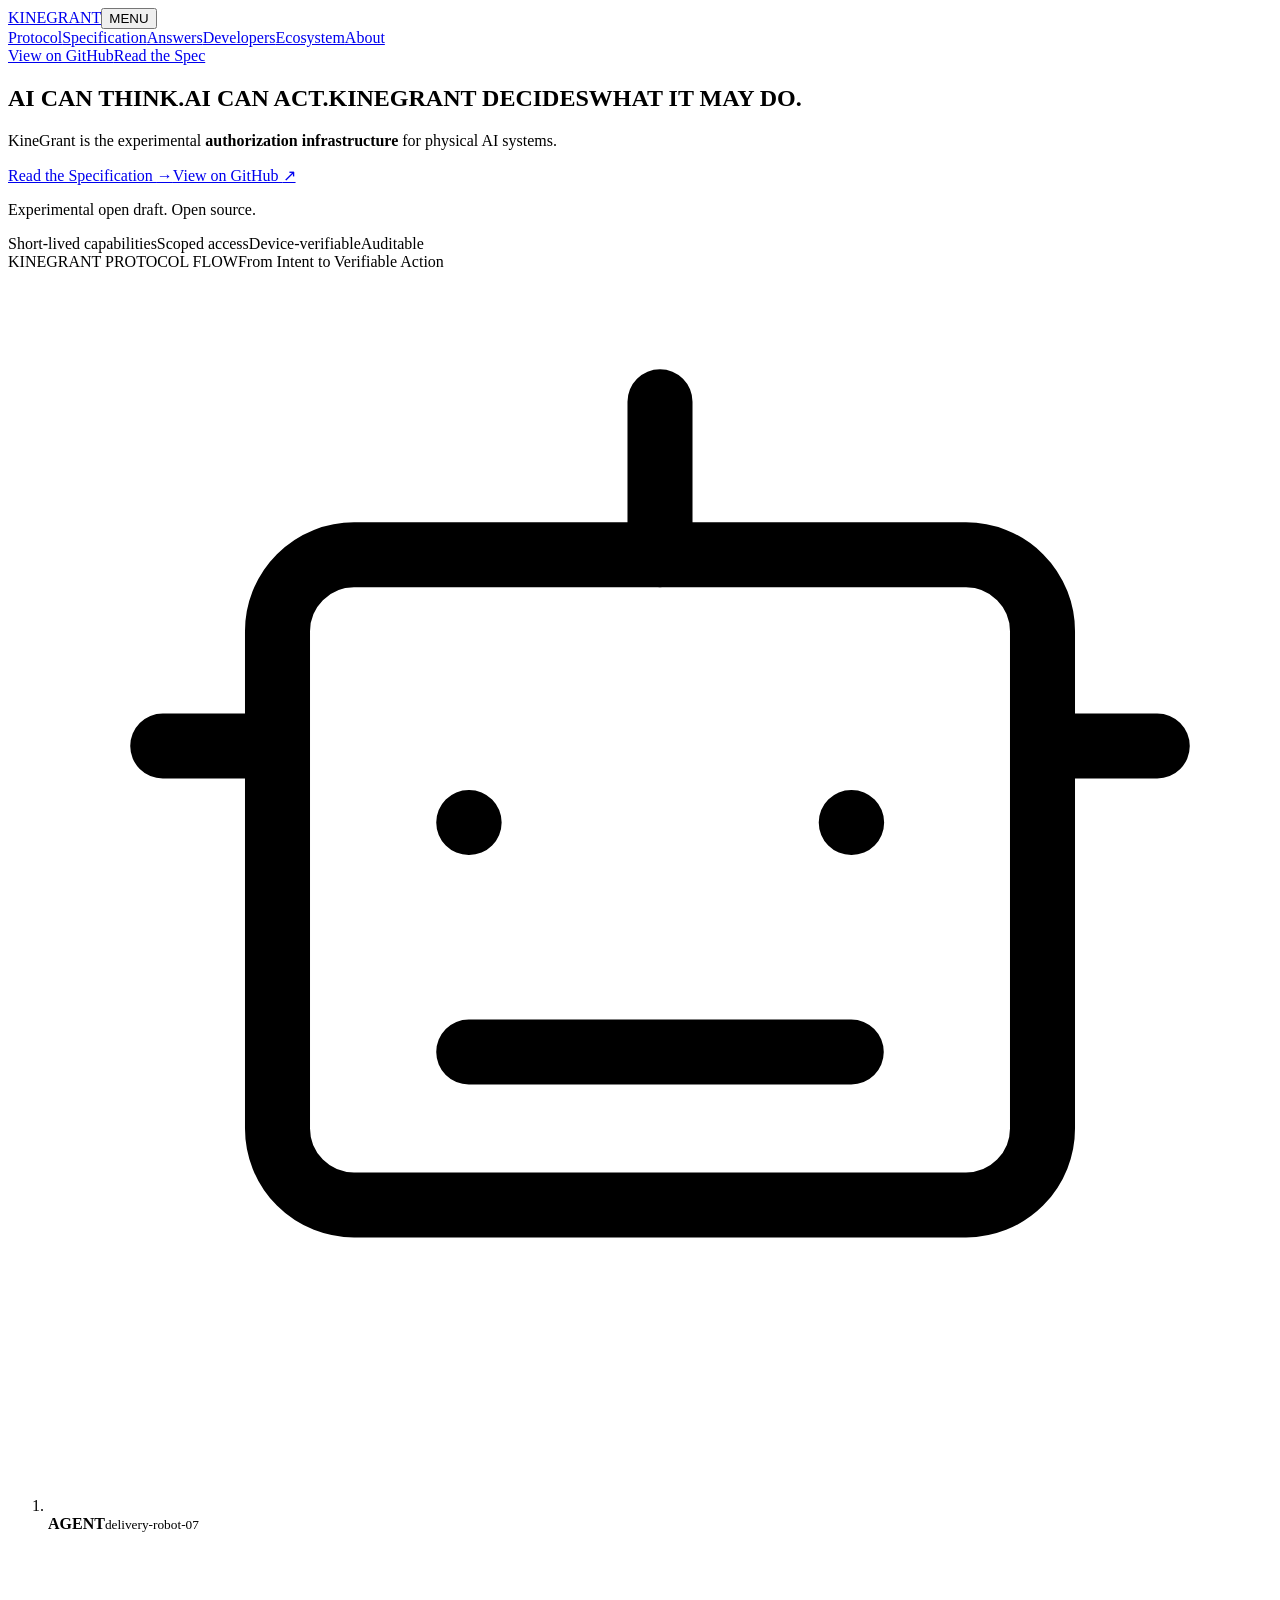
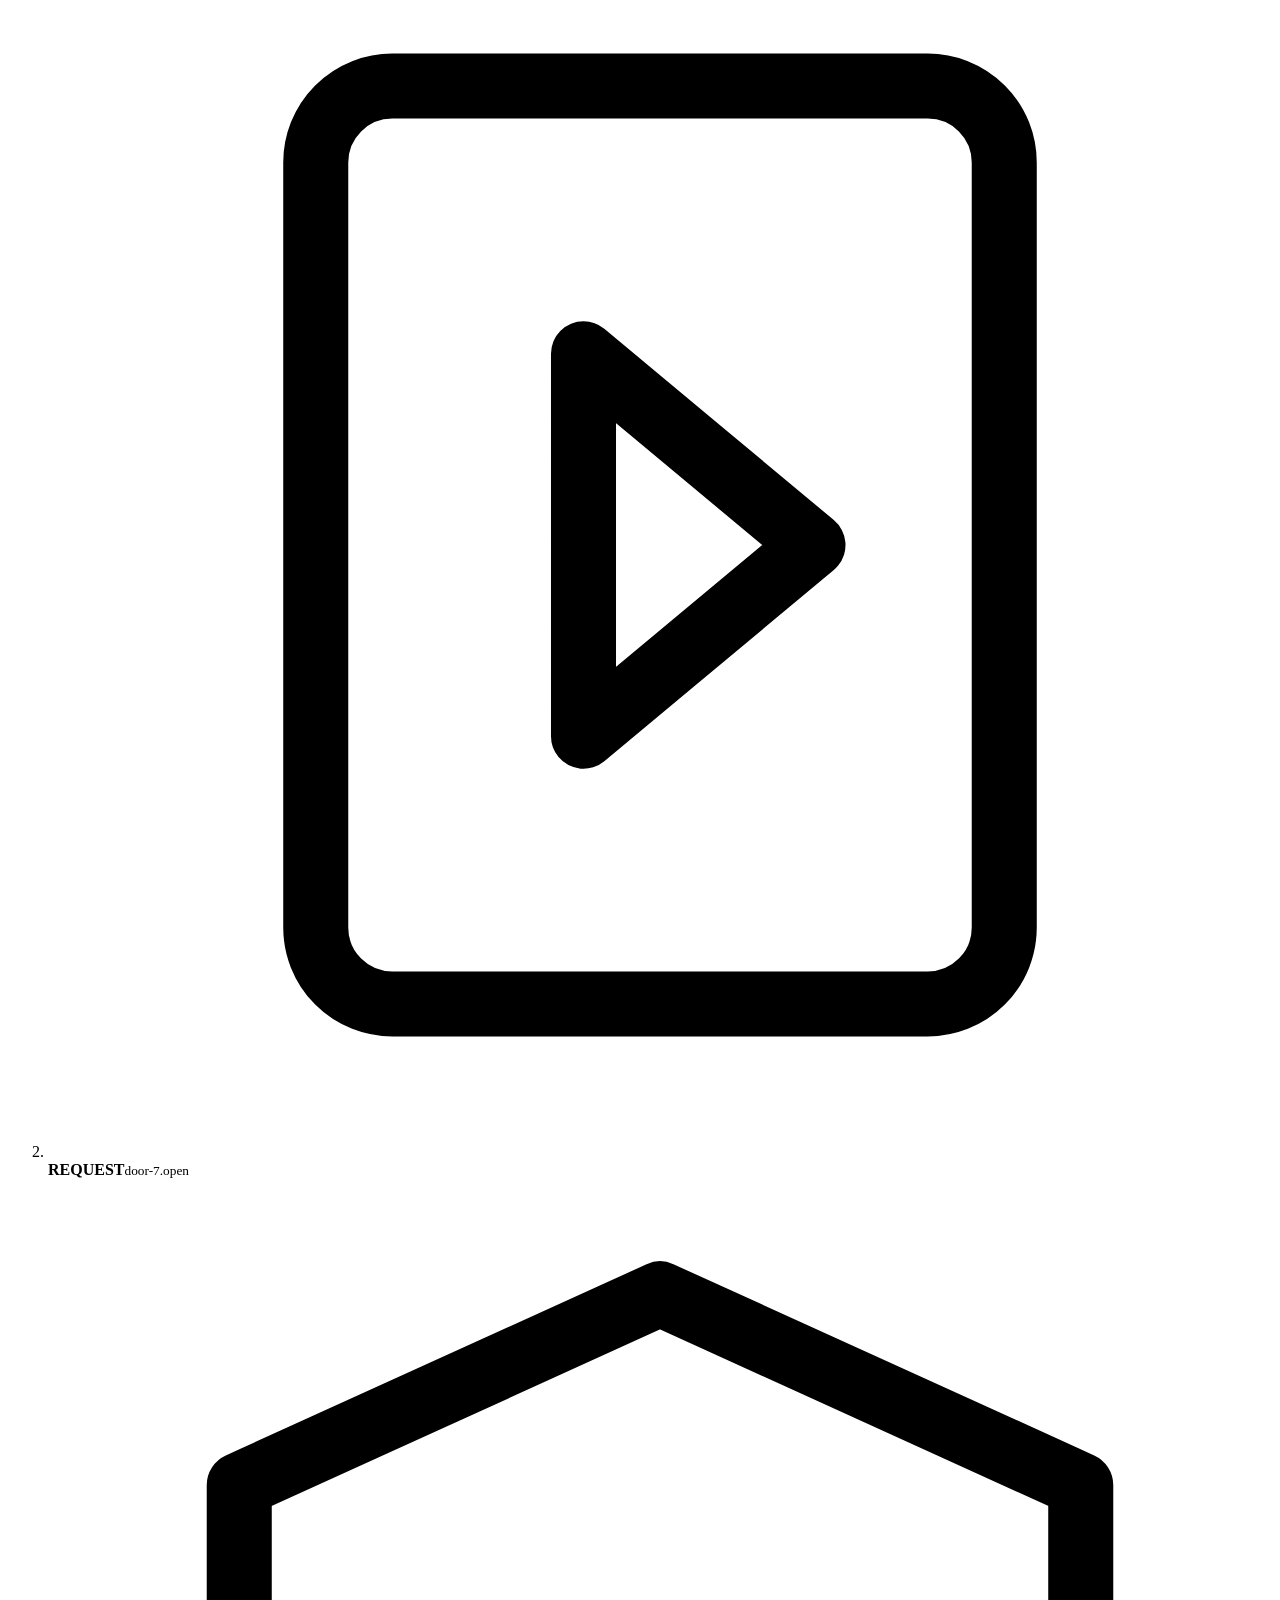
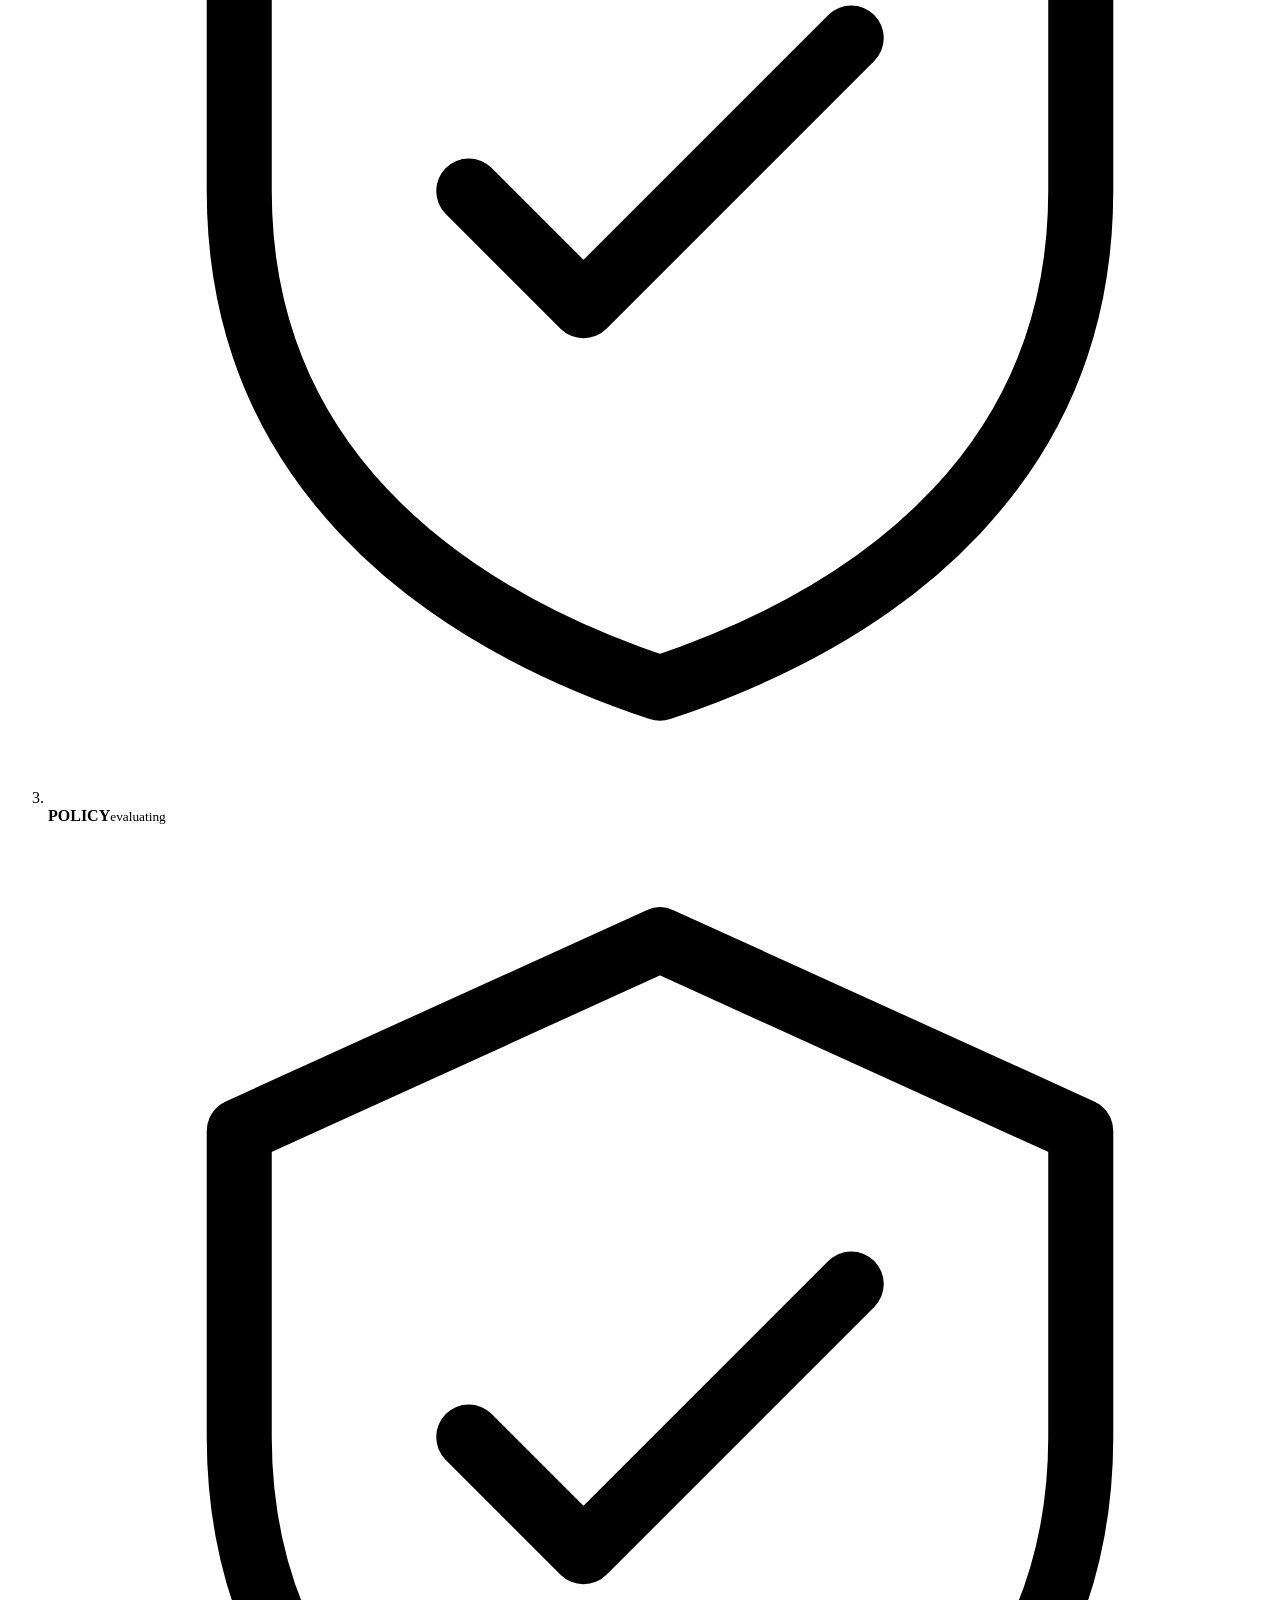
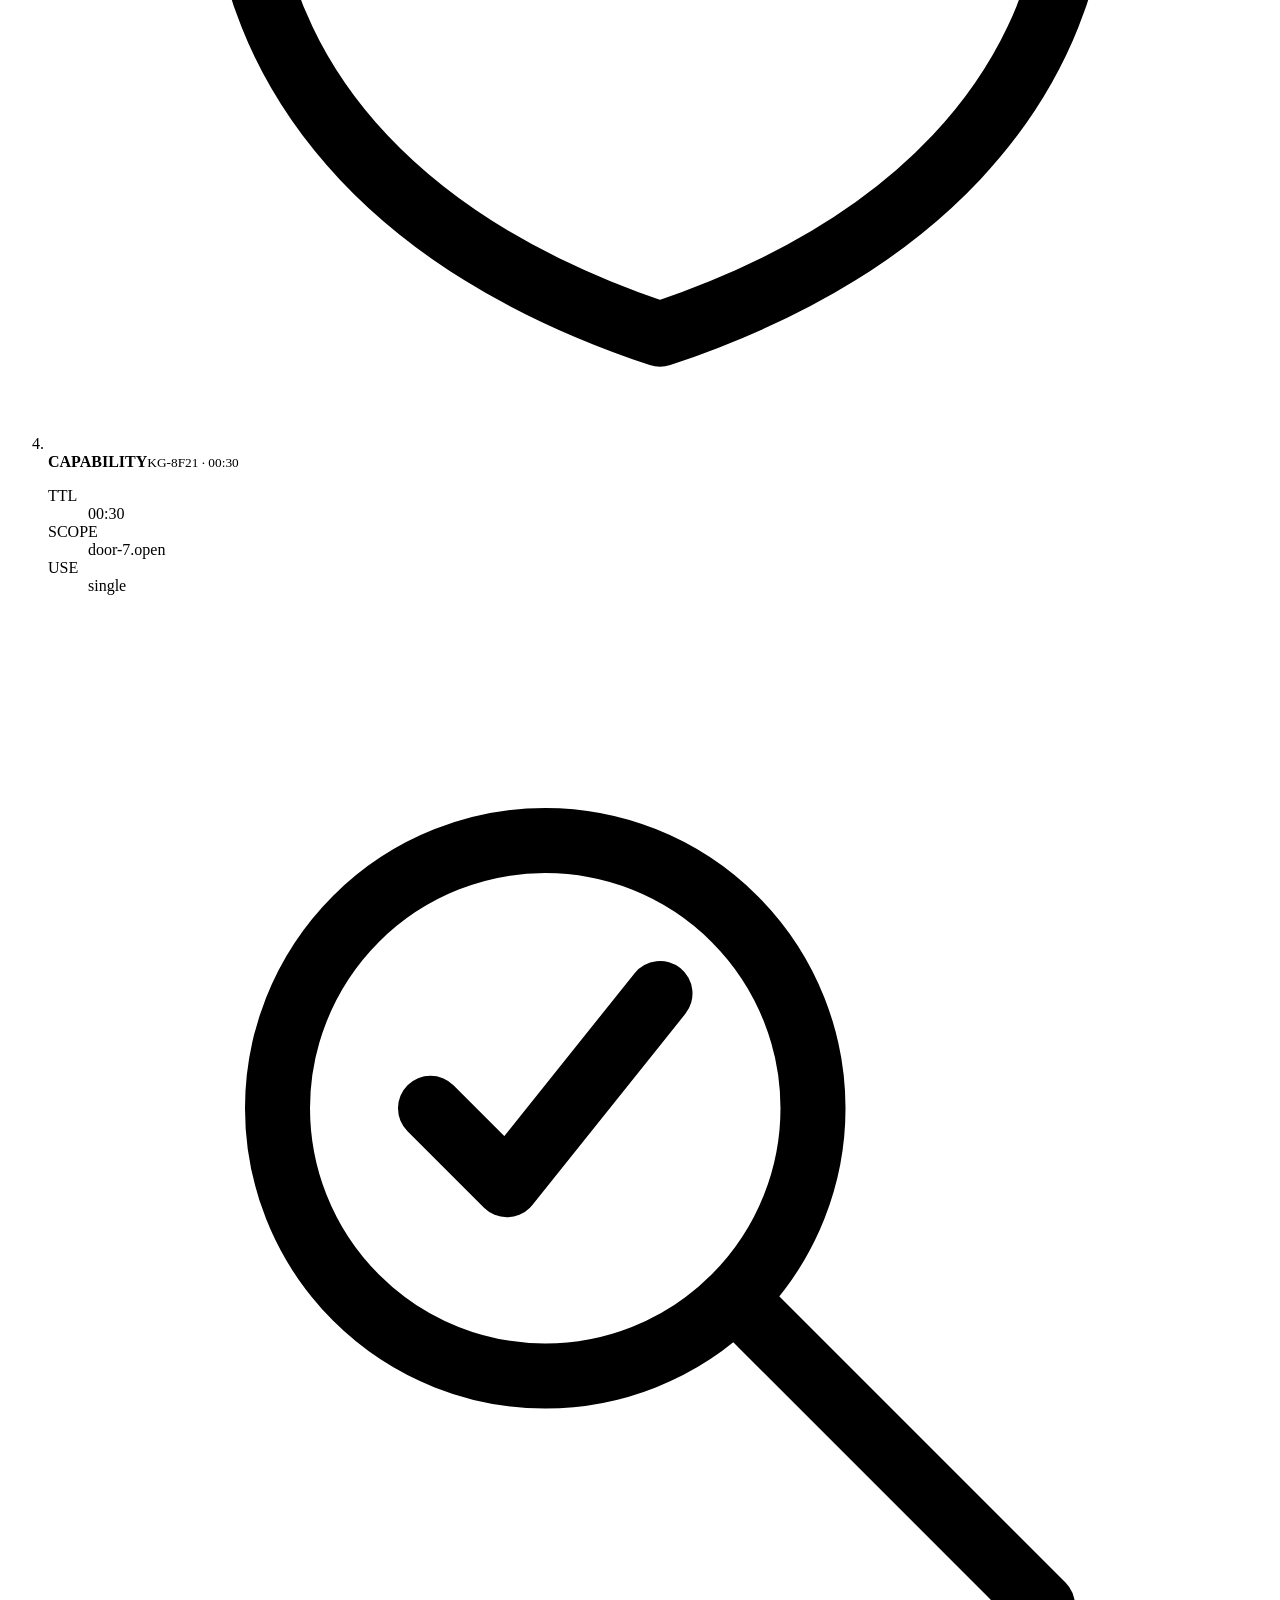
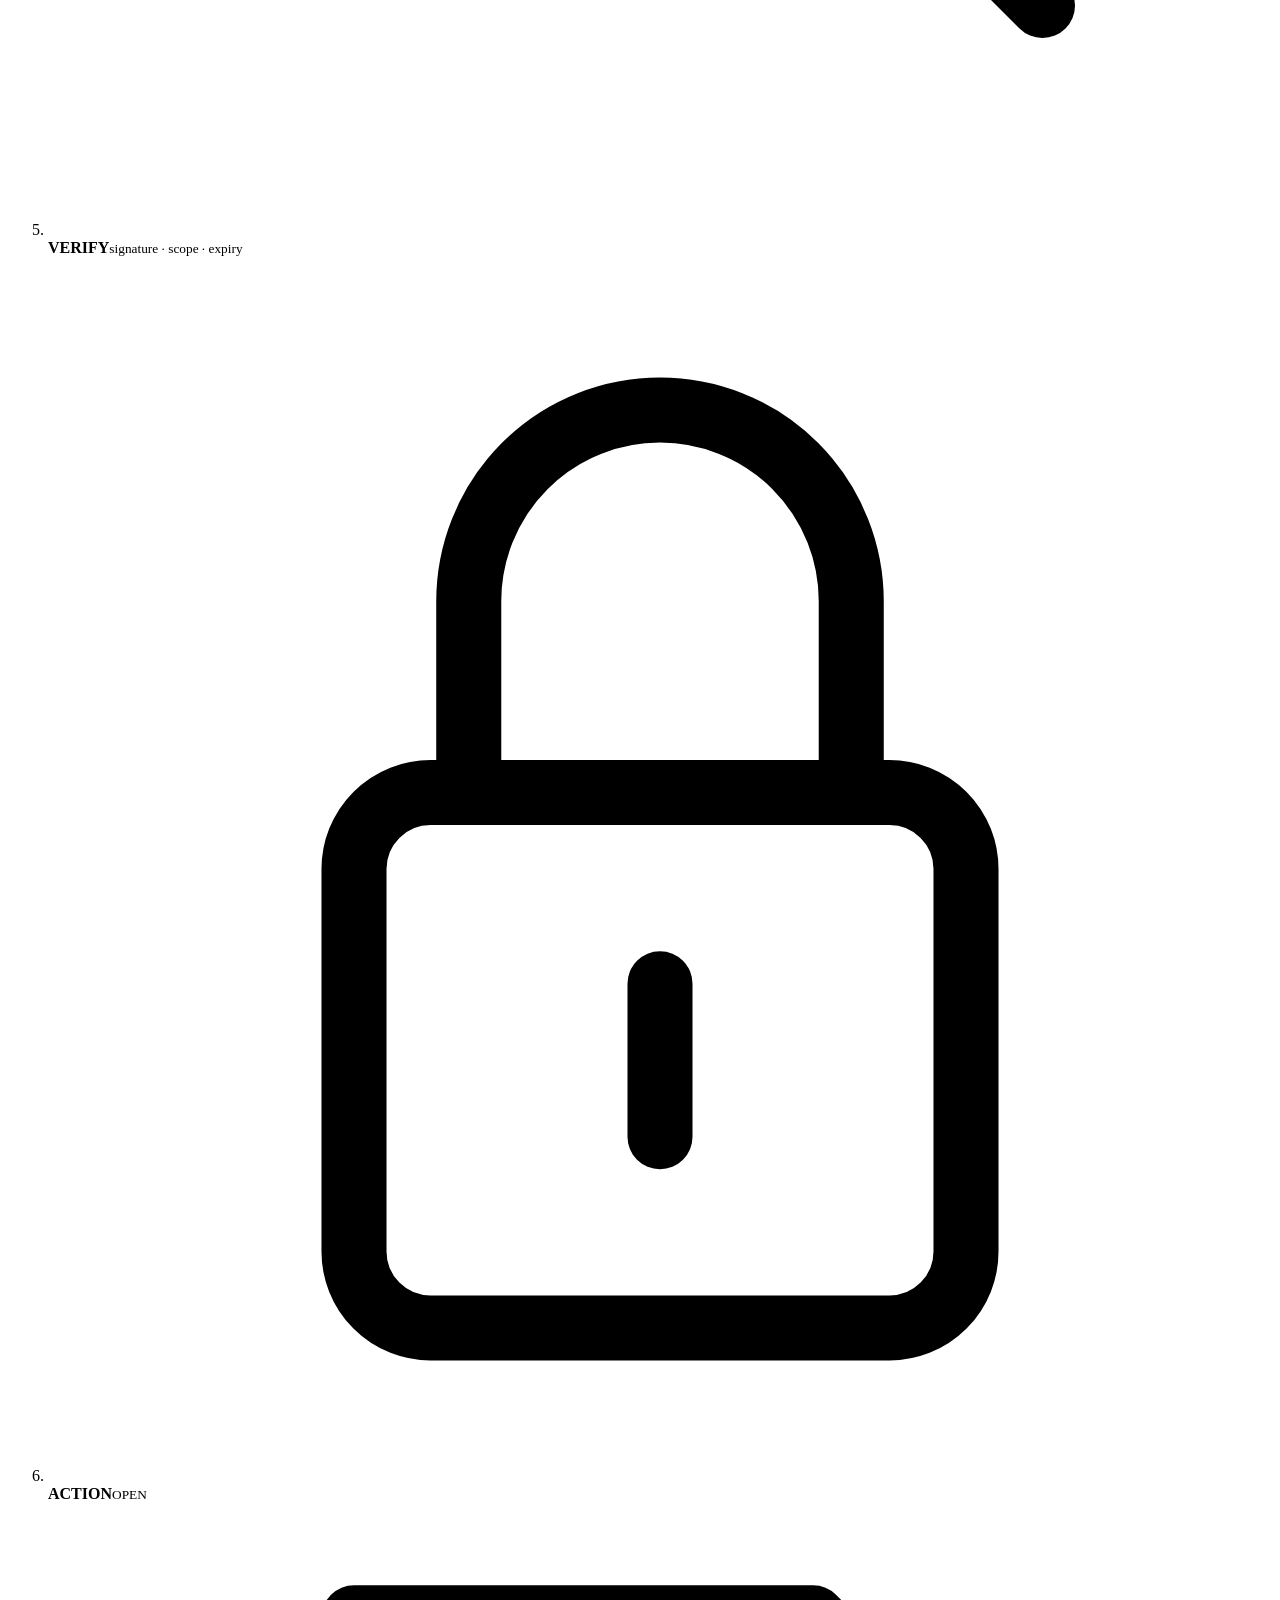
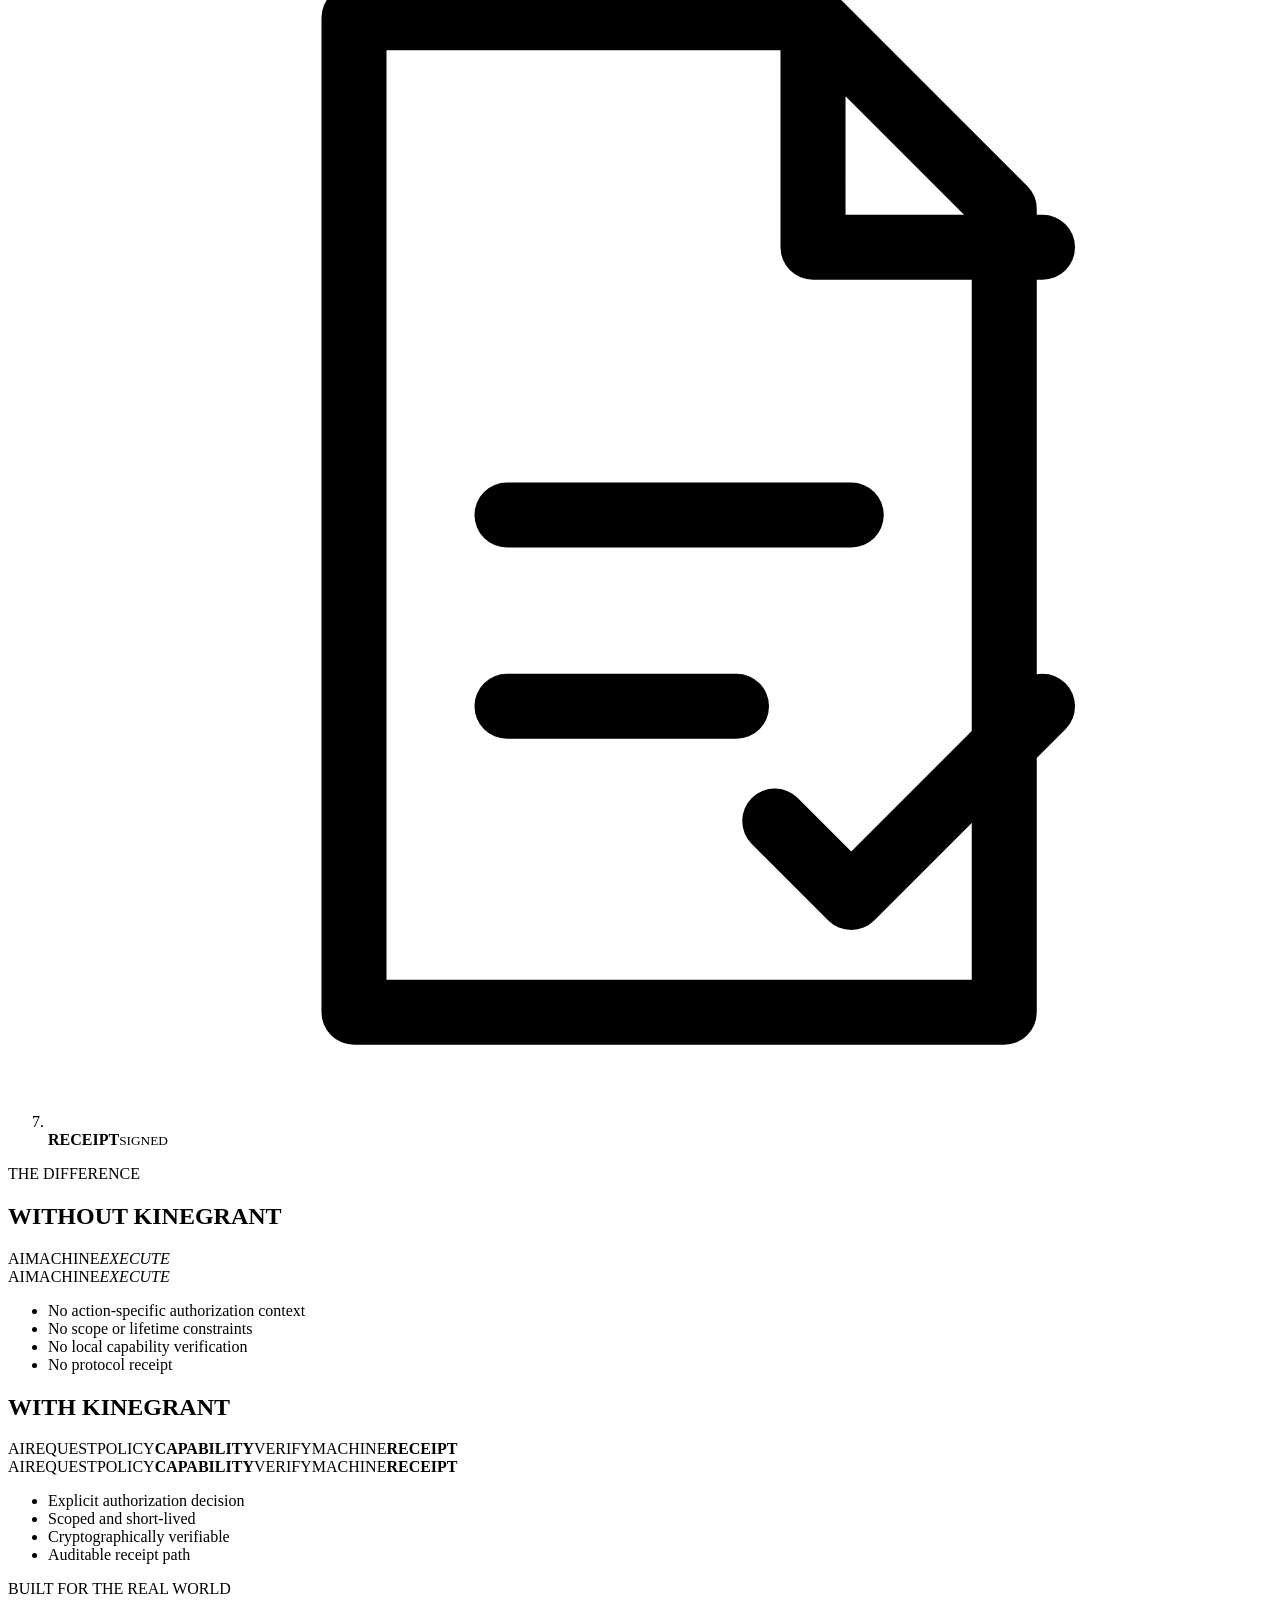
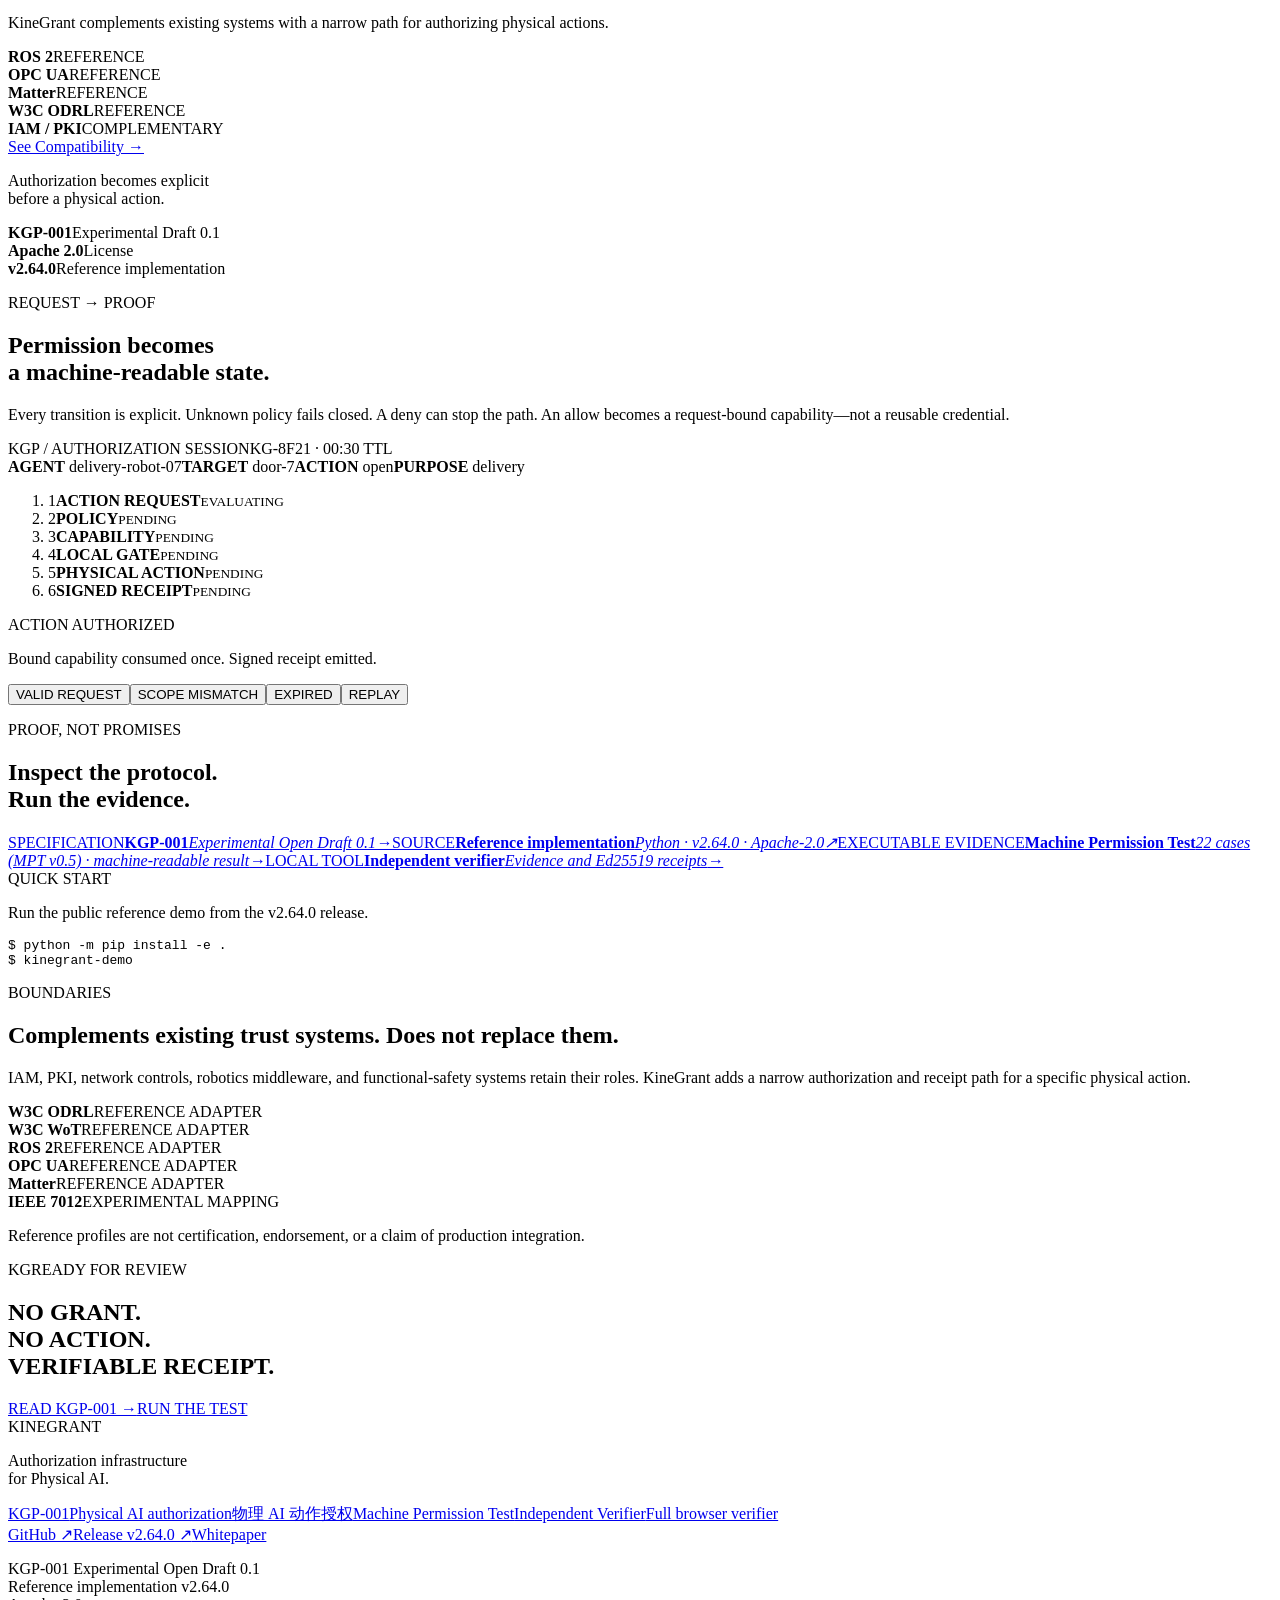
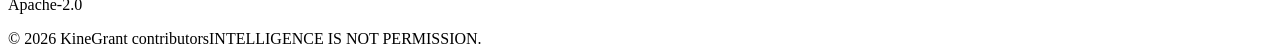
==== commit 8fb74c4f: "restore original site design (clean encoding, v2.64)" ====
--- a/index.html
+++ b/index.html
@@ -1,2 +1,2 @@
-<!DOCTYPE html><html lang="en"><head><meta charSet="utf-8"/><meta name="viewport" content="width=device-width, initial-scale=1"/><link rel="stylesheet" href="/_next/static/chunks/05wxyeda-lug-.css" data-precedence="next"/><link rel="preload" as="script" fetchPriority="low" href="/_next/static/chunks/0iv.5nzm~z~~9.js"/><script src="/_next/static/chunks/0exk0m7adlla-.js" async=""></script><script src="/_next/static/chunks/0lmq5h3l.1c9l.js" async=""></script><script src="/_next/static/chunks/05ruqmfx568d3.js" async=""></script><script src="/_next/static/chunks/turbopack-05.h6div.1amm.js" async=""></script><script src="/_next/static/chunks/0pi6sxr_8rcpf.js" async=""></script><script src="/_next/static/chunks/176op1ci1oflp.js" async=""></script><script src="/_next/static/chunks/10yrkz-vwey5l.js" async=""></script><title>KineGrant | Physical AI Authorization Protocol</title><meta name="description" content="KineGrant is an experimental open protocol for authorizing specific robot and machine actions with short-lived capabilities, local verification, replay protection, and signed receipts."/><meta name="application-name" content="KineGrant Protocol"/><link rel="author" href="https://github.com/zoahdev/kinegrant-protocol"/><meta name="author" content="KineGrant contributors"/><link rel="manifest" href="/manifest.webmanifest"/><meta name="keywords" content="physical AI authorization,robot authorization protocol,machine authorization,robotics security,embodied AI security,short-lived capability,local action gate,replay protection,signed action receipt,KGP-001,物理 AI 授权,机器人动作授权,机器行动权限,具身智能安全"/><meta name="referrer" content="strict-origin-when-cross-origin"/><meta name="creator" content="KineGrant contributors"/><meta name="publisher" content="KineGrant contributors"/><meta name="robots" content="index, follow"/><meta name="googlebot" content="index, follow, max-video-preview:-1, max-image-preview:large, max-snippet:-1"/><meta name="category" content="technology"/><link rel="canonical" href="https://kinegrant.com/"/><link rel="alternate" type="text/plain" href="https://kinegrant.com/llms.txt" title="KineGrant machine-readable project summary"/><link rel="alternate" type="text/plain" href="https://kinegrant.com/llms-zh.txt" title="KineGrant 中文机器可读摘要"/><meta property="og:title" content="KineGrant | Physical AI Authorization Protocol"/><meta property="og:description" content="An open permission layer between AI decisions and physical machine actions: request, policy, short-lived capability, local gate, action, signed receipt."/><meta property="og:url" content="https://kinegrant.com/"/><meta property="og:site_name" content="KineGrant Protocol"/><meta property="og:locale" content="en_US"/><meta property="og:image" content="https://kinegrant.com/kinegrant-og.png"/><meta property="og:image:width" content="1200"/><meta property="og:image:height" content="630"/><meta property="og:image:alt" content="KineGrant authorization infrastructure for Physical AI"/><meta property="og:type" content="website"/><meta name="twitter:card" content="summary_large_image"/><meta name="twitter:title" content="KineGrant | Physical AI Authorization Protocol"/><meta name="twitter:description" content="An open permission layer between AI decisions and physical machine actions."/><meta name="twitter:image" content="https://kinegrant.com/kinegrant-og.png"/><link rel="shortcut icon" href="/favicon.svg"/><link rel="icon" href="/favicon.svg"/><link rel="apple-touch-icon" href="/favicon.svg"/><script src="/_next/static/chunks/03~yq9q893hmn.js" noModule=""></script></head><body><div hidden=""><!--$--><!--/$--></div><main><header class="site-header"><div class="shell nav-frame"><a class="wordmark" aria-label="KineGrant home" href="/">KINEGRANT</a><button class="menu-button" aria-expanded="false" aria-controls="site-menu"><span>MENU</span></button><nav class="site-menu " id="site-menu" aria-label="Primary navigation"><a href="/#protocol">Protocol</a><a href="/paper/">Specification</a><a href="/physical-ai-authorization/">Answers</a><a href="/#developers">Developers</a><a href="/#ecosystem">Ecosystem</a><a href="/#about">About</a></nav><div class="nav-actions"><a class="nav-github" href="https://github.com/zoahdev/kinegrant-protocol" target="_blank" rel="noreferrer">View on GitHub</a><a class="nav-action" href="/paper">Read the Spec</a></div></div></header><section class="hero shell" aria-labelledby="hero-title"><div class="hero-copy"><h1 id="hero-title"><span>AI CAN THINK.</span><span>AI CAN ACT.</span><strong>KINEGRANT DECIDES</strong><strong>WHAT IT MAY DO.</strong></h1><p class="hero-intro">KineGrant is the experimental <b>authorization infrastructure</b> for physical AI systems.</p><div class="hero-actions"><a class="button button-dark" href="/paper">Read the Specification <span>→</span></a><a class="button button-outline" href="https://github.com/zoahdev/kinegrant-protocol" target="_blank" rel="noreferrer">View on GitHub <span>↗</span></a></div><p class="hero-status">Experimental open draft. Open source.</p><div class="hero-facts" aria-label="Protocol properties"><span>Short-lived capabilities</span><span>Scoped access</span><span>Device-verifiable</span><span>Auditable</span></div></div><div class="hero-visual" role="img" aria-label="An autonomous mobile robot with a robotic arm in a controlled industrial cell"></div></section><section class="flow-band" id="protocol" aria-label="KineGrant protocol flow"><div class="shell flow-band-head"><span>KINEGRANT PROTOCOL FLOW</span><span>From Intent to Verifiable Action</span></div><ol class="shell flow-band-track"><li><span class="protocol-icon " aria-hidden="true"><svg viewBox="0 0 32 32" fill="none" stroke="currentColor" stroke-width="1.7" stroke-linecap="round" stroke-linejoin="round"><rect x="6" y="7" width="20" height="17" rx="2"></rect><path d="M16 3v4M11 14h.01M21 14h.01M11 20h10M3 12h3M26 12h3"></path></svg></span><b>AGENT</b><small>delivery-robot-07</small></li><li><span class="protocol-icon " aria-hidden="true"><svg viewBox="0 0 32 32" fill="none" stroke="currentColor" stroke-width="1.7" stroke-linecap="round" stroke-linejoin="round"><rect x="7" y="4" width="18" height="24" rx="2"></rect><path d="m14 11 6 5-6 5z"></path></svg></span><b>REQUEST</b><small>door-7.open</small></li><li><span class="protocol-icon " aria-hidden="true"><svg viewBox="0 0 32 32" fill="none" stroke="currentColor" stroke-width="1.7" stroke-linecap="round" stroke-linejoin="round"><path d="M16 3 27 8v8c0 7-5 11-11 13C10 27 5 23 5 16V8z"></path><path d="m11 16 3 3 7-7"></path></svg></span><b>POLICY</b><small>evaluating</small></li><li><span class="protocol-icon is-grant" aria-hidden="true"><svg viewBox="0 0 32 32" fill="none" stroke="currentColor" stroke-width="1.7" stroke-linecap="round" stroke-linejoin="round"><path d="M16 3 27 8v8c0 7-5 11-11 13C10 27 5 23 5 16V8z"></path><path d="m11 16 3 3 7-7"></path></svg></span><b>CAPABILITY</b><small>KG-8F21 · 00:30</small><dl><div><dt>TTL</dt><dd>00:30</dd></div><div><dt>SCOPE</dt><dd>door-7.open</dd></div><div><dt>USE</dt><dd>single</dd></div></dl></li><li><span class="protocol-icon " aria-hidden="true"><svg viewBox="0 0 32 32" fill="none" stroke="currentColor" stroke-width="1.7" stroke-linecap="round" stroke-linejoin="round"><circle cx="13" cy="13" r="7"></circle><path d="m18 18 8 8M10 13l2 2 4-5"></path></svg></span><b>VERIFY</b><small>signature · scope · expiry</small></li><li><span class="protocol-icon " aria-hidden="true"><svg viewBox="0 0 32 32" fill="none" stroke="currentColor" stroke-width="1.7" stroke-linecap="round" stroke-linejoin="round"><rect x="8" y="14" width="16" height="14" rx="2"></rect><path d="M11 14V9a5 5 0 0 1 10 0v5M16 19v4"></path></svg></span><b>ACTION</b><small>OPEN</small></li><li><span class="protocol-icon " aria-hidden="true"><svg viewBox="0 0 32 32" fill="none" stroke="currentColor" stroke-width="1.7" stroke-linecap="round" stroke-linejoin="round"><path d="M8 3h12l5 5v21H8zM20 3v6h6M12 16h9M12 21h6"></path><path d="m19 24 2 2 5-5"></path></svg></span><b>RECEIPT</b><small>SIGNED</small></li></ol></section><section class="difference-section shell" id="ecosystem" aria-labelledby="difference-title"><div class="difference-main"><p class="section-label" id="difference-title">THE DIFFERENCE</p><div class="difference-panels"><article class="difference-panel"><h2>WITHOUT KINEGRANT</h2><div class="mini-flow mini-flow-without"><span>AI</span><i></i><span>MACHINE</span><em>EXECUTE</em></div><div class="mobile-system-flow mobile-system-flow-without" aria-hidden="true"><span>AI</span><i></i><span>MACHINE</span><em>EXECUTE</em></div><ul><li>No action-specific authorization context</li><li>No scope or lifetime constraints</li><li>No local capability verification</li><li>No protocol receipt</li></ul></article><article class="difference-panel"><h2>WITH KINEGRANT</h2><div class="mini-flow mini-flow-with"><span>AI</span><i></i><span>REQUEST</span><i></i><span>POLICY</span><i></i><b>CAPABILITY</b><i></i><span>VERIFY</span><i></i><span>MACHINE</span><i></i><b>RECEIPT</b></div><div class="mobile-system-flow mobile-system-flow-authorized" aria-hidden="true"><span>AI</span><span>REQUEST</span><span>POLICY</span><b>CAPABILITY</b><span>VERIFY</span><span>MACHINE</span><b>RECEIPT</b></div><ul class="checks"><li>Explicit authorization decision</li><li>Scoped and short-lived</li><li>Cryptographically verifiable</li><li>Auditable receipt path</li></ul></article></div></div><aside class="real-world" aria-labelledby="real-world-title"><p class="section-label" id="real-world-title">BUILT FOR THE REAL WORLD</p><p>KineGrant complements existing systems with a narrow path for authorizing physical actions.</p><div class="compatibility-ledger"><div><b>ROS 2</b><span>REFERENCE</span></div><div><b>OPC UA</b><span>REFERENCE</span></div><div><b>Matter</b><span>REFERENCE</span></div><div><b>W3C ODRL</b><span>REFERENCE</span></div><div><b>IAM / PKI</b><span>COMPLEMENTARY</span></div></div><a class="compatibility-link" href="#about">See Compatibility <span>→</span></a></aside><div class="reference-stats"><p>Authorization becomes explicit<br/>before a physical action.</p><div><strong>KGP-001</strong><span>Experimental Draft 0.1</span></div><div><strong>Apache 2.0</strong><span>License</span></div><div><strong>v2.63.0</strong><span>Reference implementation</span></div></div></section><section class="protocol-section shell" aria-labelledby="protocol-title"><div class="protocol-heading"><p class="section-label">REQUEST → PROOF</p><h2 id="protocol-title">Permission becomes<br/>a machine-readable state.</h2><p>Every transition is explicit. Unknown policy fails closed. A deny can stop the path. An allow becomes a request-bound capability—not a reusable credential.</p></div><div class="instrument is-allow"><div class="instrument-head"><span>KGP / AUTHORIZATION SESSION</span><span class="session-id">KG-8F21 · 00:30 TTL</span></div><div class="instrument-data"><span><b>AGENT</b> delivery-robot-07</span><span><b>TARGET</b> door-7</span><span><b>ACTION</b> open</span><span><b>PURPOSE</b> delivery</span></div><ol class="protocol-rail" aria-label="KineGrant protocol sequence"><li class="reached "><span class="rail-node" aria-hidden="true">1</span><b>ACTION REQUEST</b><small>EVALUATING</small></li><li class=" "><span class="rail-node" aria-hidden="true">2</span><b>POLICY</b><small>PENDING</small></li><li class=" "><span class="rail-node" aria-hidden="true">3</span><b>CAPABILITY</b><small>PENDING</small></li><li class=" "><span class="rail-node" aria-hidden="true">4</span><b>LOCAL GATE</b><small>PENDING</small></li><li class=" "><span class="rail-node" aria-hidden="true">5</span><b>PHYSICAL ACTION</b><small>PENDING</small></li><li class=" "><span class="rail-node" aria-hidden="true">6</span><b>SIGNED RECEIPT</b><small>PENDING</small></li></ol><div class="instrument-outcome" aria-live="polite"><span>ACTION AUTHORIZED</span><p>Bound capability consumed once. Signed receipt emitted.</p></div><div class="instrument-modes" aria-label="Authorization scenarios"><button class="active">VALID REQUEST</button><button class="">SCOPE MISMATCH</button><button class="">EXPIRED</button><button class="">REPLAY</button></div></div></section><section class="proof-section" id="developers"><div class="shell"><div class="proof-heading"><p class="section-label">PROOF, NOT PROMISES</p><h2>Inspect the protocol.<br/>Run the evidence.</h2></div><div class="proof-ledger"><a href="/paper"><span>SPECIFICATION</span><b>KGP-001</b><em>Experimental Open Draft 0.1</em><i>→</i></a><a href="https://github.com/zoahdev/kinegrant-protocol" target="_blank" rel="noreferrer"><span>SOURCE</span><b>Reference implementation</b><em>Python · v2.63.0 · Apache-2.0</em><i>↗</i></a><a href="/challenge"><span>EXECUTABLE EVIDENCE</span><b>Machine Permission Test</b><em>22 cases (MPT v0.5) · machine-readable result</em><i>→</i></a><a href="/verify"><span>LOCAL TOOL</span><b>Independent verifier</b><em>Evidence and Ed25519 receipts</em><i>→</i></a></div><div class="quickstart"><div><span>QUICK START</span><p>Run the public reference demo from the v2.63.0 release.</p></div><pre><code><span>$</span> python -m pip install -e .<!-- -->
-<span>$</span> kinegrant-demo</code></pre></div></div></section><section class="boundary-section shell" id="about" aria-labelledby="boundary-title"><p class="section-label">BOUNDARIES</p><div class="boundary-copy"><h2 id="boundary-title">Complements existing trust systems. Does not replace them.</h2><p>IAM, PKI, network controls, robotics middleware, and functional-safety systems retain their roles. KineGrant adds a narrow authorization and receipt path for a specific physical action.</p></div><div class="compatibility" role="list" aria-label="Reference mappings"><div role="listitem"><b>W3C ODRL</b><span>REFERENCE ADAPTER</span></div><div role="listitem"><b>W3C WoT</b><span>REFERENCE ADAPTER</span></div><div role="listitem"><b>ROS 2</b><span>REFERENCE ADAPTER</span></div><div role="listitem"><b>OPC UA</b><span>REFERENCE ADAPTER</span></div><div role="listitem"><b>Matter</b><span>REFERENCE ADAPTER</span></div><div role="listitem"><b>IEEE 7012</b><span>EXPERIMENTAL MAPPING</span></div></div><p class="boundary-note">Reference profiles are not certification, endorsement, or a claim of production integration.</p></section><section class="final-cta shell"><div class="cta-rail"><span>KG</span><i></i><span>READY FOR REVIEW</span></div><h2>NO GRANT.<br/>NO ACTION.<br/><span>VERIFIABLE RECEIPT.</span></h2><div><a class="button button-dark" href="/paper">READ KGP-001 →</a><a class="button button-text" href="/challenge">RUN THE TEST</a></div></section><footer class="site-footer shell"><div class="footer-name">KINEGRANT</div><div class="footer-grid"><p>Authorization infrastructure<br/>for Physical AI.</p><div><a href="/paper">KGP-001</a><a href="/physical-ai-authorization">Physical AI authorization</a><a href="/zh/physical-ai-authorization">物理 AI 动作授权</a><a href="/challenge">Machine Permission Test</a><a href="/verify">Independent Verifier</a><a href="/verify/policy-bundle-verifier.html">Full browser verifier</a></div><div><a href="https://github.com/zoahdev/kinegrant-protocol" target="_blank" rel="noreferrer">GitHub ↗</a><a href="https://github.com/zoahdev/kinegrant-protocol/releases/tag/v2.63.0" target="_blank" rel="noreferrer">Release v2.63.0 ↗</a><a href="/KineGrant-KGP-001-Whitepaper-v0.1.pdf">Whitepaper</a></div><p class="footer-status">KGP-001 Experimental Open Draft 0.1<br/>Reference implementation v2.63.0<br/>Apache-2.0</p></div><div class="footer-bottom"><span>© 2026 KineGrant contributors</span><span>INTELLIGENCE IS NOT PERMISSION.</span></div></footer><script type="application/ld+json">{"@context":"https://schema.org","@graph":[{"@type":"Project","@id":"https://kinegrant.com/#project","name":"KineGrant","alternateName":["KineGrant Protocol","KGP-001","KineGrant 协议"],"url":"https://kinegrant.com/","logo":"https://kinegrant.com/favicon.svg","image":"https://kinegrant.com/kinegrant-og.png","description":"Experimental open authorization and accountability infrastructure for Physical AI systems.","disambiguatingDescription":"A permission protocol for specific real-world machine actions, not a robot operating system or functional-safety controller.","founder":{"@type":"Person","name":"Zoah"},"foundingDate":"2026-08-10","slogan":"Intelligence is not permission.","sameAs":["https://github.com/zoahdev/kinegrant-protocol"],"keywords":["physical AI authorization","robot authorization","machine permission","robotics security","物理 AI 授权","机器人动作授权","机器行动权限","具身智能安全"],"subjectOf":[{"@type":"TechArticle","@id":"https://kinegrant.com/physical-ai-authorization#article","inLanguage":"en"},{"@type":"TechArticle","@id":"https://kinegrant.com/zh/physical-ai-authorization#article","inLanguage":"zh-CN"}]},{"@type":"WebSite","@id":"https://kinegrant.com/#website","name":"KineGrant Protocol","url":"https://kinegrant.com/","inLanguage":["en","zh-CN"],"publisher":{"@id":"https://kinegrant.com/#project"}},{"@type":"SoftwareSourceCode","@id":"https://kinegrant.com/#reference-implementation","name":"KineGrant Protocol reference implementation","codeRepository":"https://github.com/zoahdev/kinegrant-protocol","license":"https://www.apache.org/licenses/LICENSE-2.0","programmingLanguage":"Python","runtimePlatform":"Python 3.11 or newer","description":"Reference implementation of KGP-001 Experimental Open Draft 0.1.","version":"2.63.0","isPartOf":{"@id":"https://kinegrant.com/#project"}},{"@type":"DefinedTerm","@id":"https://kinegrant.com/physical-ai-authorization#term","name":"Physical AI authorization","description":"A permission process that decides and proves whether a specific agent may cause a specific machine to perform a specific physical action, for a defined purpose and limited time.","url":"https://kinegrant.com/physical-ai-authorization"}]}</script></main><!--$--><!--/$--><script src="/_next/static/chunks/0iv.5nzm~z~~9.js" id="_R_" async=""></script><script>(self.__next_f=self.__next_f||[]).push([0])</script><script>self.__next_f.push([1,"1:\"$Sreact.fragment\"\n2:I[39011,[\"/_next/static/chunks/0pi6sxr_8rcpf.js\",\"/_next/static/chunks/176op1ci1oflp.js\"],\"default\"]\n3:I[37771,[\"/_next/static/chunks/0pi6sxr_8rcpf.js\",\"/_next/static/chunks/176op1ci1oflp.js\"],\"default\"]\n4:I[83792,[\"/_next/static/chunks/0pi6sxr_8rcpf.js\",\"/_next/static/chunks/176op1ci1oflp.js\",\"/_next/static/chunks/10yrkz-vwey5l.js\"],\"SiteHeader\"]\n15:I[65857,[\"/_next/static/chunks/0pi6sxr_8rcpf.js\",\"/_next/static/chunks/176op1ci1oflp.js\"],\"default\",1]\n:HL[\"/_next/static/chunks/05wxyeda-lug-.css\",\"style\"]\n"])</script><script>self.__next_f.push([1,"0:{\"P\":null,\"c\":[\"\",\"\"],\"q\":\"\",\"i\":false,\"f\":[[[\"\",{\"children\":[\"__PAGE__\",{}]},\"$undefined\",\"$undefined\",16],[[\"$\",\"$1\",\"c\",{\"children\":[[[\"$\",\"link\",\"0\",{\"rel\":\"stylesheet\",\"href\":\"/_next/static/chunks/05wxyeda-lug-.css\",\"precedence\":\"next\",\"crossOrigin\":\"$undefined\",\"nonce\":\"$undefined\"}],[\"$\",\"script\",\"script-0\",{\"src\":\"/_next/static/chunks/0pi6sxr_8rcpf.js\",\"async\":true,\"nonce\":\"$undefined\"}],[\"$\",\"script\",\"script-1\",{\"src\":\"/_next/static/chunks/176op1ci1oflp.js\",\"async\":true,\"nonce\":\"$undefined\"}]],[\"$\",\"html\",null,{\"lang\":\"en\",\"children\":[\"$\",\"body\",null,{\"children\":[\"$\",\"$L2\",null,{\"parallelRouterKey\":\"children\",\"error\":\"$undefined\",\"errorStyles\":\"$undefined\",\"errorScripts\":\"$undefined\",\"template\":[\"$\",\"$L3\",null,{}],\"templateStyles\":\"$undefined\",\"templateScripts\":\"$undefined\",\"notFound\":[[[\"$\",\"title\",null,{\"children\":\"404: This page could not be found.\"}],[\"$\",\"div\",null,{\"style\":{\"fontFamily\":\"system-ui,\\\"Segoe UI\\\",Roboto,Helvetica,Arial,sans-serif,\\\"Apple Color Emoji\\\",\\\"Segoe UI Emoji\\\"\",\"height\":\"100vh\",\"textAlign\":\"center\",\"display\":\"flex\",\"flexDirection\":\"column\",\"alignItems\":\"center\",\"justifyContent\":\"center\"},\"children\":[\"$\",\"div\",null,{\"children\":[[\"$\",\"style\",null,{\"dangerouslySetInnerHTML\":{\"__html\":\"body{color:#000;background:#fff;margin:0}.next-error-h1{border-right:1px solid rgba(0,0,0,.3)}@media (prefers-color-scheme:dark){body{color:#fff;background:#000}.next-error-h1{border-right:1px solid rgba(255,255,255,.3)}}\"}}],[\"$\",\"h1\",null,{\"className\":\"next-error-h1\",\"style\":{\"display\":\"inline-block\",\"margin\":\"0 20px 0 0\",\"padding\":\"0 23px 0 0\",\"fontSize\":24,\"fontWeight\":500,\"verticalAlign\":\"top\",\"lineHeight\":\"49px\"},\"children\":404}],[\"$\",\"div\",null,{\"style\":{\"display\":\"inline-block\"},\"children\":[\"$\",\"h2\",null,{\"style\":{\"fontSize\":14,\"fontWeight\":400,\"lineHeight\":\"49px\",\"margin\":0},\"children\":\"This page could not be found.\"}]}]]}]}]],[]],\"forbidden\":\"$undefined\",\"unauthorized\":\"$undefined\"}]}]}]]}],{\"children\":[[\"$\",\"$1\",\"c\",{\"children\":[[\"$\",\"main\",null,{\"children\":[[\"$\",\"$L4\",null,{}],[\"$\",\"section\",null,{\"className\":\"hero shell\",\"aria-labelledby\":\"hero-title\",\"children\":[[\"$\",\"div\",null,{\"className\":\"hero-copy\",\"children\":[[\"$\",\"h1\",null,{\"id\":\"hero-title\",\"children\":[[\"$\",\"span\",null,{\"children\":\"AI CAN THINK.\"}],[\"$\",\"span\",null,{\"children\":\"AI CAN ACT.\"}],[\"$\",\"strong\",null,{\"children\":\"KINEGRANT DECIDES\"}],[\"$\",\"strong\",null,{\"children\":\"WHAT IT MAY DO.\"}]]}],[\"$\",\"p\",null,{\"className\":\"hero-intro\",\"children\":[\"KineGrant is the experimental \",[\"$\",\"b\",null,{\"children\":\"authorization infrastructure\"}],\" for physical AI systems.\"]}],[\"$\",\"div\",null,{\"className\":\"hero-actions\",\"children\":[[\"$\",\"a\",null,{\"className\":\"button button-dark\",\"href\":\"/paper\",\"children\":[\"Read the Specification \",[\"$\",\"span\",null,{\"children\":\"→\"}]]}],[\"$\",\"a\",null,{\"className\":\"button button-outline\",\"href\":\"https://github.com/zoahdev/kinegrant-protocol\",\"target\":\"_blank\",\"rel\":\"noreferrer\",\"children\":[\"View on GitHub \",[\"$\",\"span\",null,{\"children\":\"↗\"}]]}]]}],[\"$\",\"p\",null,{\"className\":\"hero-status\",\"children\":\"Experimental open draft. Open source.\"}],[\"$\",\"div\",null,{\"className\":\"hero-facts\",\"aria-label\":\"Protocol properties\",\"children\":[[\"$\",\"span\",null,{\"children\":\"Short-lived capabilities\"}],[\"$\",\"span\",null,{\"children\":\"Scoped access\"}],[\"$\",\"span\",null,{\"children\":\"Device-verifiable\"}],[\"$\",\"span\",null,{\"children\":\"Auditable\"}]]}]]}],[\"$\",\"div\",null,{\"className\":\"hero-visual\",\"role\":\"img\",\"aria-label\":\"An autonomous mobile robot with a robotic arm in a controlled industrial cell\"}]]}],[\"$\",\"section\",null,{\"className\":\"flow-band\",\"id\":\"protocol\",\"aria-label\":\"KineGrant protocol flow\",\"children\":[[\"$\",\"div\",null,{\"className\":\"shell flow-band-head\",\"children\":[[\"$\",\"span\",null,{\"children\":\"KINEGRANT PROTOCOL FLOW\"}],[\"$\",\"span\",null,{\"children\":\"From Intent to Verifiable Action\"}]]}],[\"$\",\"ol\",null,{\"className\":\"shell flow-band-track\",\"children\":[[\"$\",\"li\",\"AGENT\",{\"children\":[[\"$\",\"span\",null,{\"className\":\"protocol-icon \",\"aria-hidden\":\"true\",\"children\":[\"$\",\"svg\",null,{\"viewBox\":\"0 0 32 32\",\"fill\":\"none\",\"stroke\":\"currentColor\",\"strokeWidth\":\"1.7\",\"strokeLinecap\":\"round\",\"strokeLinejoin\":\"round\",\"children\":[[\"$\",\"rect\",null,{\"x\":\"6\",\"y\":\"7\",\"width\":\"20\",\"height\":\"17\",\"rx\":\"2\"}],[\"$\",\"path\",null,{\"d\":\"M16 3v4M11 14h.01M21 14h.01M11 20h10M3 12h3M26 12h3\"}]]}]}],[\"$\",\"b\",null,{\"children\":\"AGENT\"}],[\"$\",\"small\",null,{\"children\":\"delivery-robot-07\"}],false]}],[\"$\",\"li\",\"REQUEST\",{\"children\":[[\"$\",\"span\",null,{\"className\":\"protocol-icon \",\"aria-hidden\":\"true\",\"children\":[\"$\",\"svg\",null,{\"viewBox\":\"0 0 32 32\",\"fill\":\"none\",\"stroke\":\"currentColor\",\"strokeWidth\":\"1.7\",\"strokeLinecap\":\"round\",\"strokeLinejoin\":\"round\",\"children\":[[\"$\",\"rect\",null,{\"x\":\"7\",\"y\":\"4\",\"width\":\"18\",\"height\":\"24\",\"rx\":\"2\"}],[\"$\",\"path\",null,{\"d\":\"m14 11 6 5-6 5z\"}]]}]}],[\"$\",\"b\",null,{\"children\":\"REQUEST\"}],\"$L5\",false]}],\"$L6\",\"$L7\",\"$L8\",\"$L9\",\"$La\"]}]]}],\"$Lb\",\"$Lc\",\"$Ld\",\"$Le\",\"$Lf\",\"$L10\",\"$L11\"]}],[\"$L12\"],\"$L13\"]}],{},null,false,null]},null,false,null],\"$L14\",false]],\"m\":\"$undefined\",\"G\":[\"$15\",[\"$L16\"]],\"S\":true,\"h\":null,\"s\":\"$undefined\",\"l\":\"$undefined\",\"p\":\"$undefined\",\"d\":\"$undefined\",\"b\":\"peq3qIr0URQF0cAc9F3ZU\"}\n"])</script><script>self.__next_f.push([1,"17:I[98144,[\"/_next/static/chunks/0pi6sxr_8rcpf.js\",\"/_next/static/chunks/176op1ci1oflp.js\",\"/_next/static/chunks/10yrkz-vwey5l.js\"],\"ProtocolInstrument\"]\n18:I[83792,[\"/_next/static/chunks/0pi6sxr_8rcpf.js\",\"/_next/static/chunks/176op1ci1oflp.js\",\"/_next/static/chunks/10yrkz-vwey5l.js\"],\"SiteFooter\"]\n1a:I[6391,[\"/_next/static/chunks/0pi6sxr_8rcpf.js\",\"/_next/static/chunks/176op1ci1oflp.js\"],\"OutletBoundary\"]\n1b:\"$Sreact.suspense\"\n1d:I[6391,[\"/_next/static/chunks/0pi6sxr_8rcpf.js\",\"/_next/static/chunks/176op1ci1oflp.js\"],\"ViewportBoundary\"]\n1f:I[6391,[\"/_next/static/chunks/0pi6sxr_8rcpf.js\",\"/_next/static/chunks/176op1ci1oflp.js\"],\"MetadataBoundary\"]\n5:[\"$\",\"small\",null,{\"children\":\"door-7.open\"}]\n6:[\"$\",\"li\",\"POLICY\",{\"children\":[[\"$\",\"span\",null,{\"className\":\"protocol-icon \",\"aria-hidden\":\"true\",\"children\":[\"$\",\"svg\",null,{\"viewBox\":\"0 0 32 32\",\"fill\":\"none\",\"stroke\":\"currentColor\",\"strokeWidth\":\"1.7\",\"strokeLinecap\":\"round\",\"strokeLinejoin\":\"round\",\"children\":[[\"$\",\"path\",null,{\"d\":\"M16 3 27 8v8c0 7-5 11-11 13C10 27 5 23 5 16V8z\"}],[\"$\",\"path\",null,{\"d\":\"m11 16 3 3 7-7\"}]]}]}],[\"$\",\"b\",null,{\"children\":\"POLICY\"}],[\"$\",\"small\",null,{\"children\":\"evaluating\"}],false]}]\n7:[\"$\",\"li\",\"CAPABILITY\",{\"children\":[[\"$\",\"span\",null,{\"className\":\"protocol-icon is-grant\",\"aria-hidden\":\"true\",\"children\":[\"$\",\"svg\",null,{\"viewBox\":\"0 0 32 32\",\"fill\":\"none\",\"stroke\":\"currentColor\",\"strokeWidth\":\"1.7\",\"strokeLinecap\":\"round\",\"strokeLinejoin\":\"round\",\"children\":[[\"$\",\"path\",null,{\"d\":\"M16 3 27 8v8c0 7-5 11-11 13C10 27 5 23 5 16V8z\"}],[\"$\",\"path\",null,{\"d\":\"m11 16 3 3 7-7\"}]]}]}],[\"$\",\"b\",null,{\"children\":\"CAPABILITY\"}],[\"$\",\"small\",null,{\"children\":\"KG-8F21 · 00:30\"}],[\"$\",\"dl\",null,{\"children\":[[\"$\",\"div\",null,{\"children\":[[\"$\",\"dt\",null,{\"children\":\"TTL\"}],[\"$\",\"dd\",null,{\"children\":\"00:30\"}]]}],[\"$\",\"div\",null,{\"children\":[[\"$\",\"dt\",null,{\"children\":\"SCOPE\"}],[\"$\",\"dd\",null,{\"children\":\"door-7.open\"}]]}],[\"$\",\"div\",null,{\"children\":[[\"$\",\"dt\",null,{\"children\":\"USE\"}],[\"$\",\"dd\",null,{\"children\":\"single\"}]]}]]}]]}]\n8:[\"$\",\"li\",\"VERIFY\",{\"children\":[[\"$\",\"span\",null,{\"className\":\"protocol-icon \",\"aria-hidden\":\"true\",\"children\":[\"$\",\"svg\",null,{\"viewBox\":\"0 0 32 32\",\"fill\":\"none\",\"stroke\":\"currentColor\",\"strokeWidth\":\"1.7\",\"strokeLinecap\":\"round\",\"strokeLinejoin\":\"round\",\"children\":[[\"$\",\"circle\",null,{\"cx\":\"13\",\"cy\":\"13\",\"r\":\"7\"}],[\"$\",\"path\",null,{\"d\":\"m18 18 8 8M10 13l2 2 4-5\"}]]}]}],[\"$\",\"b\",null,{\"children\":\"VERIFY\"}],[\"$\",\"small\",null,{\"children\":\"signature · scope · expiry\"}],false]}]\n9:[\"$\",\"li\",\"ACTION\",{\"children\":[[\"$\",\"span\",null,{\"className\":\"protocol-icon \",\"aria-hidden\":\"true\",\"children\":[\"$\",\"svg\",null,{\"viewBox\":\"0 0 32 32\",\"fill\":\"none\",\"stroke\":\"currentColor\",\"strokeWidth\":\"1.7\",\"strokeLinecap\":\"round\",\"strokeLinejoin\":\"round\",\"children\":[[\"$\",\"rect\",null,{\"x\":\"8\",\"y\":\"14\",\"width\":\"16\",\"height\":\"14\",\"rx\":\"2\"}],[\"$\",\"path\",null,{\"d\":\"M11 14V9a5 5 0 0 1 10 0v5M16 19v4\"}]]}]}],[\"$\",\"b\",null,{\"children\":\"ACTION\"}],[\"$\",\"small\",null,{\"children\":\"OPEN\"}],false]}]\na:[\"$\",\"li\",\"RECEIPT\",{\"children\":[[\"$\",\"span\",null,{\"className\":\"protocol-icon \",\"aria-hidden\":\"true\",\"children\":[\"$\",\"svg\",null,{\"viewBox\":\"0 0 32 32\",\"fill\":\"none\",\"stroke\":\"currentColor\",\"strokeWidth\":\"1.7\",\"strokeLinecap\":\"round\",\"strokeLinejoin\":\"round\",\"children\":[[\"$\",\"path\",null,{\"d\":\"M8 3h12l5 5v21H8zM20 3v6h6M12 16h9M12 21h6\"}],[\"$\",\"path\",null,{\"d\":\"m19 24 2 2 5-5\"}]]}]}],[\"$\",\"b\",null,{\"children\":\"RECEIPT\"}],[\"$\",\"small\",null,{\"children\":\"SIGNED\"}],false]}]\n"])</script><script>self.__next_f.push([1,"b:[\"$\",\"section\",null,{\"className\":\"difference-section shell\",\"id\":\"ecosystem\",\"aria-labelledby\":\"difference-title\",\"children\":[[\"$\",\"div\",null,{\"className\":\"difference-main\",\"children\":[[\"$\",\"p\",null,{\"className\":\"section-label\",\"id\":\"difference-title\",\"children\":\"THE DIFFERENCE\"}],[\"$\",\"div\",null,{\"className\":\"difference-panels\",\"children\":[[\"$\",\"article\",null,{\"className\":\"difference-panel\",\"children\":[[\"$\",\"h2\",null,{\"children\":\"WITHOUT KINEGRANT\"}],[\"$\",\"div\",null,{\"className\":\"mini-flow mini-flow-without\",\"children\":[[\"$\",\"span\",null,{\"children\":\"AI\"}],[\"$\",\"i\",null,{}],[\"$\",\"span\",null,{\"children\":\"MACHINE\"}],[\"$\",\"em\",null,{\"children\":\"EXECUTE\"}]]}],[\"$\",\"div\",null,{\"className\":\"mobile-system-flow mobile-system-flow-without\",\"aria-hidden\":\"true\",\"children\":[[\"$\",\"span\",null,{\"children\":\"AI\"}],[\"$\",\"i\",null,{}],[\"$\",\"span\",null,{\"children\":\"MACHINE\"}],[\"$\",\"em\",null,{\"children\":\"EXECUTE\"}]]}],[\"$\",\"ul\",null,{\"children\":[[\"$\",\"li\",null,{\"children\":\"No action-specific authorization context\"}],[\"$\",\"li\",null,{\"children\":\"No scope or lifetime constraints\"}],[\"$\",\"li\",null,{\"children\":\"No local capability verification\"}],[\"$\",\"li\",null,{\"children\":\"No protocol receipt\"}]]}]]}],[\"$\",\"article\",null,{\"className\":\"difference-panel\",\"children\":[[\"$\",\"h2\",null,{\"children\":\"WITH KINEGRANT\"}],[\"$\",\"div\",null,{\"className\":\"mini-flow mini-flow-with\",\"children\":[[\"$\",\"span\",null,{\"children\":\"AI\"}],[\"$\",\"i\",null,{}],[\"$\",\"span\",null,{\"children\":\"REQUEST\"}],[\"$\",\"i\",null,{}],[\"$\",\"span\",null,{\"children\":\"POLICY\"}],[\"$\",\"i\",null,{}],[\"$\",\"b\",null,{\"children\":\"CAPABILITY\"}],[\"$\",\"i\",null,{}],[\"$\",\"span\",null,{\"children\":\"VERIFY\"}],[\"$\",\"i\",null,{}],[\"$\",\"span\",null,{\"children\":\"MACHINE\"}],[\"$\",\"i\",null,{}],[\"$\",\"b\",null,{\"children\":\"RECEIPT\"}]]}],[\"$\",\"div\",null,{\"className\":\"mobile-system-flow mobile-system-flow-authorized\",\"aria-hidden\":\"true\",\"children\":[[\"$\",\"span\",null,{\"children\":\"AI\"}],[\"$\",\"span\",null,{\"children\":\"REQUEST\"}],[\"$\",\"span\",null,{\"children\":\"POLICY\"}],[\"$\",\"b\",null,{\"children\":\"CAPABILITY\"}],[\"$\",\"span\",null,{\"children\":\"VERIFY\"}],[\"$\",\"span\",null,{\"children\":\"MACHINE\"}],[\"$\",\"b\",null,{\"children\":\"RECEIPT\"}]]}],[\"$\",\"ul\",null,{\"className\":\"checks\",\"children\":[[\"$\",\"li\",null,{\"children\":\"Explicit authorization decision\"}],[\"$\",\"li\",null,{\"children\":\"Scoped and short-lived\"}],[\"$\",\"li\",null,{\"children\":\"Cryptographically verifiable\"}],[\"$\",\"li\",null,{\"children\":\"Auditable receipt path\"}]]}]]}]]}]]}],[\"$\",\"aside\",null,{\"className\":\"real-world\",\"aria-labelledby\":\"real-world-title\",\"children\":[[\"$\",\"p\",null,{\"className\":\"section-label\",\"id\":\"real-world-title\",\"children\":\"BUILT FOR THE REAL WORLD\"}],[\"$\",\"p\",null,{\"children\":\"KineGrant complements existing systems with a narrow path for authorizing physical actions.\"}],[\"$\",\"div\",null,{\"className\":\"compatibility-ledger\",\"children\":[[\"$\",\"div\",null,{\"children\":[[\"$\",\"b\",null,{\"children\":\"ROS 2\"}],[\"$\",\"span\",null,{\"children\":\"REFERENCE\"}]]}],[\"$\",\"div\",null,{\"children\":[[\"$\",\"b\",null,{\"children\":\"OPC UA\"}],[\"$\",\"span\",null,{\"children\":\"REFERENCE\"}]]}],[\"$\",\"div\",null,{\"children\":[[\"$\",\"b\",null,{\"children\":\"Matter\"}],[\"$\",\"span\",null,{\"children\":\"REFERENCE\"}]]}],[\"$\",\"div\",null,{\"children\":[[\"$\",\"b\",null,{\"children\":\"W3C ODRL\"}],[\"$\",\"span\",null,{\"children\":\"REFERENCE\"}]]}],[\"$\",\"div\",null,{\"children\":[[\"$\",\"b\",null,{\"children\":\"IAM / PKI\"}],[\"$\",\"span\",null,{\"children\":\"COMPLEMENTARY\"}]]}]]}],[\"$\",\"a\",null,{\"className\":\"compatibility-link\",\"href\":\"#about\",\"children\":[\"See Compatibility \",[\"$\",\"span\",null,{\"children\":\"→\"}]]}]]}],[\"$\",\"div\",null,{\"className\":\"reference-stats\",\"children\":[[\"$\",\"p\",null,{\"children\":[\"Authorization becomes explicit\",[\"$\",\"br\",null,{}],\"before a physical action.\"]}],[\"$\",\"div\",null,{\"children\":[[\"$\",\"strong\",null,{\"children\":\"KGP-001\"}],[\"$\",\"span\",null,{\"children\":\"Experimental Draft 0.1\"}]]}],[\"$\",\"div\",null,{\"children\":[[\"$\",\"strong\",null,{\"children\":\"Apache 2.0\"}],[\"$\",\"span\",null,{\"children\":\"License\"}]]}],[\"$\",\"div\",null,{\"children\":[[\"$\",\"strong\",null,{\"children\":\"v2.63.0\"}],[\"$\",\"span\",null,{\"children\":\"Reference implementation\"}]]}]]}]]}]\n"])</script><script>self.__next_f.push([1,"c:[\"$\",\"section\",null,{\"className\":\"protocol-section shell\",\"aria-labelledby\":\"protocol-title\",\"children\":[[\"$\",\"div\",null,{\"className\":\"protocol-heading\",\"children\":[[\"$\",\"p\",null,{\"className\":\"section-label\",\"children\":\"REQUEST → PROOF\"}],[\"$\",\"h2\",null,{\"id\":\"protocol-title\",\"children\":[\"Permission becomes\",[\"$\",\"br\",null,{}],\"a machine-readable state.\"]}],[\"$\",\"p\",null,{\"children\":\"Every transition is explicit. Unknown policy fails closed. A deny can stop the path. An allow becomes a request-bound capability—not a reusable credential.\"}]]}],[\"$\",\"$L17\",null,{}]]}]\n"])</script><script>self.__next_f.push([1,"d:[\"$\",\"section\",null,{\"className\":\"proof-section\",\"id\":\"developers\",\"children\":[\"$\",\"div\",null,{\"className\":\"shell\",\"children\":[[\"$\",\"div\",null,{\"className\":\"proof-heading\",\"children\":[[\"$\",\"p\",null,{\"className\":\"section-label\",\"children\":\"PROOF, NOT PROMISES\"}],[\"$\",\"h2\",null,{\"children\":[\"Inspect the protocol.\",[\"$\",\"br\",null,{}],\"Run the evidence.\"]}]]}],[\"$\",\"div\",null,{\"className\":\"proof-ledger\",\"children\":[[\"$\",\"a\",null,{\"href\":\"/paper\",\"children\":[[\"$\",\"span\",null,{\"children\":\"SPECIFICATION\"}],[\"$\",\"b\",null,{\"children\":\"KGP-001\"}],[\"$\",\"em\",null,{\"children\":\"Experimental Open Draft 0.1\"}],[\"$\",\"i\",null,{\"children\":\"→\"}]]}],[\"$\",\"a\",null,{\"href\":\"https://github.com/zoahdev/kinegrant-protocol\",\"target\":\"_blank\",\"rel\":\"noreferrer\",\"children\":[[\"$\",\"span\",null,{\"children\":\"SOURCE\"}],[\"$\",\"b\",null,{\"children\":\"Reference implementation\"}],[\"$\",\"em\",null,{\"children\":\"Python · v2.63.0 · Apache-2.0\"}],[\"$\",\"i\",null,{\"children\":\"↗\"}]]}],[\"$\",\"a\",null,{\"href\":\"/challenge\",\"children\":[[\"$\",\"span\",null,{\"children\":\"EXECUTABLE EVIDENCE\"}],[\"$\",\"b\",null,{\"children\":\"Machine Permission Test\"}],[\"$\",\"em\",null,{\"children\":\"22 cases (MPT v0.5) · machine-readable result\"}],[\"$\",\"i\",null,{\"children\":\"→\"}]]}],[\"$\",\"a\",null,{\"href\":\"/verify\",\"children\":[[\"$\",\"span\",null,{\"children\":\"LOCAL TOOL\"}],[\"$\",\"b\",null,{\"children\":\"Independent verifier\"}],[\"$\",\"em\",null,{\"children\":\"Evidence and Ed25519 receipts\"}],[\"$\",\"i\",null,{\"children\":\"→\"}]]}]]}],[\"$\",\"div\",null,{\"className\":\"quickstart\",\"children\":[[\"$\",\"div\",null,{\"children\":[[\"$\",\"span\",null,{\"children\":\"QUICK START\"}],[\"$\",\"p\",null,{\"children\":\"Run the public reference demo from the v2.63.0 release.\"}]]}],[\"$\",\"pre\",null,{\"children\":[\"$\",\"code\",null,{\"children\":[[\"$\",\"span\",null,{\"children\":\"$$\"}],\" python -m pip install -e .\",\"\\n\",[\"$\",\"span\",null,{\"children\":\"$$\"}],\" kinegrant-demo\"]}]}]]}]]}]}]\n"])</script><script>self.__next_f.push([1,"e:[\"$\",\"section\",null,{\"className\":\"boundary-section shell\",\"id\":\"about\",\"aria-labelledby\":\"boundary-title\",\"children\":[[\"$\",\"p\",null,{\"className\":\"section-label\",\"children\":\"BOUNDARIES\"}],[\"$\",\"div\",null,{\"className\":\"boundary-copy\",\"children\":[[\"$\",\"h2\",null,{\"id\":\"boundary-title\",\"children\":\"Complements existing trust systems. Does not replace them.\"}],[\"$\",\"p\",null,{\"children\":\"IAM, PKI, network controls, robotics middleware, and functional-safety systems retain their roles. KineGrant adds a narrow authorization and receipt path for a specific physical action.\"}]]}],[\"$\",\"div\",null,{\"className\":\"compatibility\",\"role\":\"list\",\"aria-label\":\"Reference mappings\",\"children\":[[\"$\",\"div\",\"W3C ODRL\",{\"role\":\"listitem\",\"children\":[[\"$\",\"b\",null,{\"children\":\"W3C ODRL\"}],[\"$\",\"span\",null,{\"children\":\"REFERENCE ADAPTER\"}]]}],[\"$\",\"div\",\"W3C WoT\",{\"role\":\"listitem\",\"children\":[[\"$\",\"b\",null,{\"children\":\"W3C WoT\"}],[\"$\",\"span\",null,{\"children\":\"REFERENCE ADAPTER\"}]]}],[\"$\",\"div\",\"ROS 2\",{\"role\":\"listitem\",\"children\":[[\"$\",\"b\",null,{\"children\":\"ROS 2\"}],[\"$\",\"span\",null,{\"children\":\"REFERENCE ADAPTER\"}]]}],[\"$\",\"div\",\"OPC UA\",{\"role\":\"listitem\",\"children\":[[\"$\",\"b\",null,{\"children\":\"OPC UA\"}],[\"$\",\"span\",null,{\"children\":\"REFERENCE ADAPTER\"}]]}],[\"$\",\"div\",\"Matter\",{\"role\":\"listitem\",\"children\":[[\"$\",\"b\",null,{\"children\":\"Matter\"}],[\"$\",\"span\",null,{\"children\":\"REFERENCE ADAPTER\"}]]}],[\"$\",\"div\",\"IEEE 7012\",{\"role\":\"listitem\",\"children\":[[\"$\",\"b\",null,{\"children\":\"IEEE 7012\"}],[\"$\",\"span\",null,{\"children\":\"EXPERIMENTAL MAPPING\"}]]}]]}],[\"$\",\"p\",null,{\"className\":\"boundary-note\",\"children\":\"Reference profiles are not certification, endorsement, or a claim of production integration.\"}]]}]\n"])</script><script>self.__next_f.push([1,"f:[\"$\",\"section\",null,{\"className\":\"final-cta shell\",\"children\":[[\"$\",\"div\",null,{\"className\":\"cta-rail\",\"children\":[[\"$\",\"span\",null,{\"children\":\"KG\"}],[\"$\",\"i\",null,{}],[\"$\",\"span\",null,{\"children\":\"READY FOR REVIEW\"}]]}],[\"$\",\"h2\",null,{\"children\":[\"NO GRANT.\",[\"$\",\"br\",null,{}],\"NO ACTION.\",[\"$\",\"br\",null,{}],[\"$\",\"span\",null,{\"children\":\"VERIFIABLE RECEIPT.\"}]]}],[\"$\",\"div\",null,{\"children\":[[\"$\",\"a\",null,{\"className\":\"button button-dark\",\"href\":\"/paper\",\"children\":\"READ KGP-001 →\"}],[\"$\",\"a\",null,{\"className\":\"button button-text\",\"href\":\"/challenge\",\"children\":\"RUN THE TEST\"}]]}]]}]\n10:[\"$\",\"$L18\",null,{}]\n19:T8ae,"])</script><script>self.__next_f.push([1,"{\"@context\":\"https://schema.org\",\"@graph\":[{\"@type\":\"Project\",\"@id\":\"https://kinegrant.com/#project\",\"name\":\"KineGrant\",\"alternateName\":[\"KineGrant Protocol\",\"KGP-001\",\"KineGrant 协议\"],\"url\":\"https://kinegrant.com/\",\"logo\":\"https://kinegrant.com/favicon.svg\",\"image\":\"https://kinegrant.com/kinegrant-og.png\",\"description\":\"Experimental open authorization and accountability infrastructure for Physical AI systems.\",\"disambiguatingDescription\":\"A permission protocol for specific real-world machine actions, not a robot operating system or functional-safety controller.\",\"founder\":{\"@type\":\"Person\",\"name\":\"Zoah\"},\"foundingDate\":\"2026-08-10\",\"slogan\":\"Intelligence is not permission.\",\"sameAs\":[\"https://github.com/zoahdev/kinegrant-protocol\"],\"keywords\":[\"physical AI authorization\",\"robot authorization\",\"machine permission\",\"robotics security\",\"物理 AI 授权\",\"机器人动作授权\",\"机器行动权限\",\"具身智能安全\"],\"subjectOf\":[{\"@type\":\"TechArticle\",\"@id\":\"https://kinegrant.com/physical-ai-authorization#article\",\"inLanguage\":\"en\"},{\"@type\":\"TechArticle\",\"@id\":\"https://kinegrant.com/zh/physical-ai-authorization#article\",\"inLanguage\":\"zh-CN\"}]},{\"@type\":\"WebSite\",\"@id\":\"https://kinegrant.com/#website\",\"name\":\"KineGrant Protocol\",\"url\":\"https://kinegrant.com/\",\"inLanguage\":[\"en\",\"zh-CN\"],\"publisher\":{\"@id\":\"https://kinegrant.com/#project\"}},{\"@type\":\"SoftwareSourceCode\",\"@id\":\"https://kinegrant.com/#reference-implementation\",\"name\":\"KineGrant Protocol reference implementation\",\"codeRepository\":\"https://github.com/zoahdev/kinegrant-protocol\",\"license\":\"https://www.apache.org/licenses/LICENSE-2.0\",\"programmingLanguage\":\"Python\",\"runtimePlatform\":\"Python 3.11 or newer\",\"description\":\"Reference implementation of KGP-001 Experimental Open Draft 0.1.\",\"version\":\"2.63.0\",\"isPartOf\":{\"@id\":\"https://kinegrant.com/#project\"}},{\"@type\":\"DefinedTerm\",\"@id\":\"https://kinegrant.com/physical-ai-authorization#term\",\"name\":\"Physical AI authorization\",\"description\":\"A permission process that decides and proves whether a specific agent may cause a specific machine to perform a specific physical action, for a defined purpose and limited time.\",\"url\":\"https://kinegrant.com/physical-ai-authorization\"}]}"])</script><script>self.__next_f.push([1,"11:[\"$\",\"script\",null,{\"type\":\"application/ld+json\",\"dangerouslySetInnerHTML\":{\"__html\":\"$19\"}}]\n12:[\"$\",\"script\",\"script-0\",{\"src\":\"/_next/static/chunks/10yrkz-vwey5l.js\",\"async\":true,\"nonce\":\"$undefined\"}]\n13:[\"$\",\"$L1a\",null,{\"children\":[\"$\",\"$1b\",null,{\"name\":\"Next.MetadataOutlet\",\"children\":\"$@1c\"}]}]\n14:[\"$\",\"$1\",\"h\",{\"children\":[null,[\"$\",\"$L1d\",null,{\"children\":\"$L1e\"}],[\"$\",\"div\",null,{\"hidden\":true,\"children\":[\"$\",\"$L1f\",null,{\"children\":[\"$\",\"$1b\",null,{\"name\":\"Next.Metadata\",\"children\":\"$L20\"}]}]}],null]}]\n16:[\"$\",\"link\",\"0\",{\"rel\":\"stylesheet\",\"href\":\"/_next/static/chunks/05wxyeda-lug-.css\",\"precedence\":\"next\",\"crossOrigin\":\"$undefined\",\"nonce\":\"$undefined\"}]\n"])</script><script>self.__next_f.push([1,"1e:[[\"$\",\"meta\",\"0\",{\"charSet\":\"utf-8\"}],[\"$\",\"meta\",\"1\",{\"name\":\"viewport\",\"content\":\"width=device-width, initial-scale=1\"}]]\n"])</script><script>self.__next_f.push([1,"21:I[35167,[\"/_next/static/chunks/0pi6sxr_8rcpf.js\",\"/_next/static/chunks/176op1ci1oflp.js\"],\"IconMark\"]\n1c:null\n"])</script><script>self.__next_f.push([1,"20:[[\"$\",\"title\",\"0\",{\"children\":\"KineGrant | Physical AI Authorization Protocol\"}],[\"$\",\"meta\",\"1\",{\"name\":\"description\",\"content\":\"KineGrant is an experimental open protocol for authorizing specific robot and machine actions with short-lived capabilities, local verification, replay protection, and signed receipts.\"}],[\"$\",\"meta\",\"2\",{\"name\":\"application-name\",\"content\":\"KineGrant Protocol\"}],[\"$\",\"link\",\"3\",{\"rel\":\"author\",\"href\":\"https://github.com/zoahdev/kinegrant-protocol\"}],[\"$\",\"meta\",\"4\",{\"name\":\"author\",\"content\":\"KineGrant contributors\"}],[\"$\",\"link\",\"5\",{\"rel\":\"manifest\",\"href\":\"/manifest.webmanifest\",\"crossOrigin\":\"$undefined\"}],[\"$\",\"meta\",\"6\",{\"name\":\"keywords\",\"content\":\"physical AI authorization,robot authorization protocol,machine authorization,robotics security,embodied AI security,short-lived capability,local action gate,replay protection,signed action receipt,KGP-001,物理 AI 授权,机器人动作授权,机器行动权限,具身智能安全\"}],[\"$\",\"meta\",\"7\",{\"name\":\"referrer\",\"content\":\"strict-origin-when-cross-origin\"}],[\"$\",\"meta\",\"8\",{\"name\":\"creator\",\"content\":\"KineGrant contributors\"}],[\"$\",\"meta\",\"9\",{\"name\":\"publisher\",\"content\":\"KineGrant contributors\"}],[\"$\",\"meta\",\"10\",{\"name\":\"robots\",\"content\":\"index, follow\"}],[\"$\",\"meta\",\"11\",{\"name\":\"googlebot\",\"content\":\"index, follow, max-video-preview:-1, max-image-preview:large, max-snippet:-1\"}],[\"$\",\"meta\",\"12\",{\"name\":\"category\",\"content\":\"technology\"}],[\"$\",\"meta\",\"13\",{\"name\":\"codex-preview\",\"content\":\"development\"}],[\"$\",\"link\",\"14\",{\"rel\":\"canonical\",\"href\":\"https://kinegrant.com/\"}],[\"$\",\"link\",\"15\",{\"rel\":\"alternate\",\"type\":\"text/plain\",\"href\":\"https://kinegrant.com/llms.txt\",\"title\":\"KineGrant machine-readable project summary\"}],[\"$\",\"link\",\"16\",{\"rel\":\"alternate\",\"type\":\"text/plain\",\"href\":\"https://kinegrant.com/llms-zh.txt\",\"title\":\"KineGrant 中文机器可读摘要\"}],[\"$\",\"meta\",\"17\",{\"property\":\"og:title\",\"content\":\"KineGrant | Physical AI Authorization Protocol\"}],[\"$\",\"meta\",\"18\",{\"property\":\"og:description\",\"content\":\"An open permission layer between AI decisions and physical machine actions: request, policy, short-lived capability, local gate, action, signed receipt.\"}],[\"$\",\"meta\",\"19\",{\"property\":\"og:url\",\"content\":\"https://kinegrant.com/\"}],[\"$\",\"meta\",\"20\",{\"property\":\"og:site_name\",\"content\":\"KineGrant Protocol\"}],[\"$\",\"meta\",\"21\",{\"property\":\"og:locale\",\"content\":\"en_US\"}],[\"$\",\"meta\",\"22\",{\"property\":\"og:image\",\"content\":\"https://kinegrant.com/kinegrant-og.png\"}],[\"$\",\"meta\",\"23\",{\"property\":\"og:image:width\",\"content\":\"1200\"}],[\"$\",\"meta\",\"24\",{\"property\":\"og:image:height\",\"content\":\"630\"}],[\"$\",\"meta\",\"25\",{\"property\":\"og:image:alt\",\"content\":\"KineGrant authorization infrastructure for Physical AI\"}],[\"$\",\"meta\",\"26\",{\"property\":\"og:type\",\"content\":\"website\"}],[\"$\",\"meta\",\"27\",{\"name\":\"twitter:card\",\"content\":\"summary_large_image\"}],[\"$\",\"meta\",\"28\",{\"name\":\"twitter:title\",\"content\":\"KineGrant | Physical AI Authorization Protocol\"}],[\"$\",\"meta\",\"29\",{\"name\":\"twitter:description\",\"content\":\"An open permission layer between AI decisions and physical machine actions.\"}],[\"$\",\"meta\",\"30\",{\"name\":\"twitter:image\",\"content\":\"https://kinegrant.com/kinegrant-og.png\"}],[\"$\",\"link\",\"31\",{\"rel\":\"shortcut icon\",\"href\":\"/favicon.svg\"}],[\"$\",\"link\",\"32\",{\"rel\":\"icon\",\"href\":\"/favicon.svg\"}],[\"$\",\"link\",\"33\",{\"rel\":\"apple-touch-icon\",\"href\":\"/favicon.svg\"}],[\"$\",\"$L21\",\"34\",{}]]\n"])</script></body></html>+<!DOCTYPE html><html lang="en"><head><meta charSet="utf-8"/><meta name="viewport" content="width=device-width, initial-scale=1"/><link rel="stylesheet" href="/_next/static/chunks/05wxyeda-lug-.css" data-precedence="next"/><link rel="preload" as="script" fetchPriority="low" href="/_next/static/chunks/0iv.5nzm~z~~9.js"/><script src="/_next/static/chunks/0exk0m7adlla-.js" async=""></script><script src="/_next/static/chunks/0lmq5h3l.1c9l.js" async=""></script><script src="/_next/static/chunks/05ruqmfx568d3.js" async=""></script><script src="/_next/static/chunks/turbopack-05.h6div.1amm.js" async=""></script><script src="/_next/static/chunks/0pi6sxr_8rcpf.js" async=""></script><script src="/_next/static/chunks/176op1ci1oflp.js" async=""></script><script src="/_next/static/chunks/10yrkz-vwey5l.js" async=""></script><title>KineGrant | Physical AI Authorization Protocol</title><meta name="description" content="KineGrant is an experimental open protocol for authorizing specific robot and machine actions with short-lived capabilities, local verification, replay protection, and signed receipts."/><meta name="application-name" content="KineGrant Protocol"/><link rel="author" href="https://github.com/zoahdev/kinegrant-protocol"/><meta name="author" content="KineGrant contributors"/><link rel="manifest" href="/manifest.webmanifest"/><meta name="keywords" content="physical AI authorization,robot authorization protocol,machine authorization,robotics security,embodied AI security,short-lived capability,local action gate,replay protection,signed action receipt,KGP-001,物理 AI 授权,机器人动作授权,机器行动权限,具身智能安全"/><meta name="referrer" content="strict-origin-when-cross-origin"/><meta name="creator" content="KineGrant contributors"/><meta name="publisher" content="KineGrant contributors"/><meta name="robots" content="index, follow"/><meta name="googlebot" content="index, follow, max-video-preview:-1, max-image-preview:large, max-snippet:-1"/><meta name="category" content="technology"/><link rel="canonical" href="https://kinegrant.com/"/><link rel="alternate" type="text/plain" href="https://kinegrant.com/llms.txt" title="KineGrant machine-readable project summary"/><link rel="alternate" type="text/plain" href="https://kinegrant.com/llms-zh.txt" title="KineGrant 中文机器可读摘要"/><meta property="og:title" content="KineGrant | Physical AI Authorization Protocol"/><meta property="og:description" content="An open permission layer between AI decisions and physical machine actions: request, policy, short-lived capability, local gate, action, signed receipt."/><meta property="og:url" content="https://kinegrant.com/"/><meta property="og:site_name" content="KineGrant Protocol"/><meta property="og:locale" content="en_US"/><meta property="og:image" content="https://kinegrant.com/kinegrant-og.png"/><meta property="og:image:width" content="1200"/><meta property="og:image:height" content="630"/><meta property="og:image:alt" content="KineGrant authorization infrastructure for Physical AI"/><meta property="og:type" content="website"/><meta name="twitter:card" content="summary_large_image"/><meta name="twitter:title" content="KineGrant | Physical AI Authorization Protocol"/><meta name="twitter:description" content="An open permission layer between AI decisions and physical machine actions."/><meta name="twitter:image" content="https://kinegrant.com/kinegrant-og.png"/><link rel="shortcut icon" href="/favicon.svg"/><link rel="icon" href="/favicon.svg"/><link rel="apple-touch-icon" href="/favicon.svg"/><script src="/_next/static/chunks/03~yq9q893hmn.js" noModule=""></script></head><body><div hidden=""><!--$--><!--/$--></div><main><header class="site-header"><div class="shell nav-frame"><a class="wordmark" aria-label="KineGrant home" href="/">KINEGRANT</a><button class="menu-button" aria-expanded="false" aria-controls="site-menu"><span>MENU</span></button><nav class="site-menu " id="site-menu" aria-label="Primary navigation"><a href="/#protocol">Protocol</a><a href="/paper/">Specification</a><a href="/physical-ai-authorization/">Answers</a><a href="/#developers">Developers</a><a href="/#ecosystem">Ecosystem</a><a href="/#about">About</a></nav><div class="nav-actions"><a class="nav-github" href="https://github.com/zoahdev/kinegrant-protocol" target="_blank" rel="noreferrer">View on GitHub</a><a class="nav-action" href="/paper">Read the Spec</a></div></div></header><section class="hero shell" aria-labelledby="hero-title"><div class="hero-copy"><h1 id="hero-title"><span>AI CAN THINK.</span><span>AI CAN ACT.</span><strong>KINEGRANT DECIDES</strong><strong>WHAT IT MAY DO.</strong></h1><p class="hero-intro">KineGrant is the experimental <b>authorization infrastructure</b> for physical AI systems.</p><div class="hero-actions"><a class="button button-dark" href="/paper">Read the Specification <span>→</span></a><a class="button button-outline" href="https://github.com/zoahdev/kinegrant-protocol" target="_blank" rel="noreferrer">View on GitHub <span>↗</span></a></div><p class="hero-status">Experimental open draft. Open source.</p><div class="hero-facts" aria-label="Protocol properties"><span>Short-lived capabilities</span><span>Scoped access</span><span>Device-verifiable</span><span>Auditable</span></div></div><div class="hero-visual" role="img" aria-label="An autonomous mobile robot with a robotic arm in a controlled industrial cell"></div></section><section class="flow-band" id="protocol" aria-label="KineGrant protocol flow"><div class="shell flow-band-head"><span>KINEGRANT PROTOCOL FLOW</span><span>From Intent to Verifiable Action</span></div><ol class="shell flow-band-track"><li><span class="protocol-icon " aria-hidden="true"><svg viewBox="0 0 32 32" fill="none" stroke="currentColor" stroke-width="1.7" stroke-linecap="round" stroke-linejoin="round"><rect x="6" y="7" width="20" height="17" rx="2"></rect><path d="M16 3v4M11 14h.01M21 14h.01M11 20h10M3 12h3M26 12h3"></path></svg></span><b>AGENT</b><small>delivery-robot-07</small></li><li><span class="protocol-icon " aria-hidden="true"><svg viewBox="0 0 32 32" fill="none" stroke="currentColor" stroke-width="1.7" stroke-linecap="round" stroke-linejoin="round"><rect x="7" y="4" width="18" height="24" rx="2"></rect><path d="m14 11 6 5-6 5z"></path></svg></span><b>REQUEST</b><small>door-7.open</small></li><li><span class="protocol-icon " aria-hidden="true"><svg viewBox="0 0 32 32" fill="none" stroke="currentColor" stroke-width="1.7" stroke-linecap="round" stroke-linejoin="round"><path d="M16 3 27 8v8c0 7-5 11-11 13C10 27 5 23 5 16V8z"></path><path d="m11 16 3 3 7-7"></path></svg></span><b>POLICY</b><small>evaluating</small></li><li><span class="protocol-icon is-grant" aria-hidden="true"><svg viewBox="0 0 32 32" fill="none" stroke="currentColor" stroke-width="1.7" stroke-linecap="round" stroke-linejoin="round"><path d="M16 3 27 8v8c0 7-5 11-11 13C10 27 5 23 5 16V8z"></path><path d="m11 16 3 3 7-7"></path></svg></span><b>CAPABILITY</b><small>KG-8F21 · 00:30</small><dl><div><dt>TTL</dt><dd>00:30</dd></div><div><dt>SCOPE</dt><dd>door-7.open</dd></div><div><dt>USE</dt><dd>single</dd></div></dl></li><li><span class="protocol-icon " aria-hidden="true"><svg viewBox="0 0 32 32" fill="none" stroke="currentColor" stroke-width="1.7" stroke-linecap="round" stroke-linejoin="round"><circle cx="13" cy="13" r="7"></circle><path d="m18 18 8 8M10 13l2 2 4-5"></path></svg></span><b>VERIFY</b><small>signature · scope · expiry</small></li><li><span class="protocol-icon " aria-hidden="true"><svg viewBox="0 0 32 32" fill="none" stroke="currentColor" stroke-width="1.7" stroke-linecap="round" stroke-linejoin="round"><rect x="8" y="14" width="16" height="14" rx="2"></rect><path d="M11 14V9a5 5 0 0 1 10 0v5M16 19v4"></path></svg></span><b>ACTION</b><small>OPEN</small></li><li><span class="protocol-icon " aria-hidden="true"><svg viewBox="0 0 32 32" fill="none" stroke="currentColor" stroke-width="1.7" stroke-linecap="round" stroke-linejoin="round"><path d="M8 3h12l5 5v21H8zM20 3v6h6M12 16h9M12 21h6"></path><path d="m19 24 2 2 5-5"></path></svg></span><b>RECEIPT</b><small>SIGNED</small></li></ol></section><section class="difference-section shell" id="ecosystem" aria-labelledby="difference-title"><div class="difference-main"><p class="section-label" id="difference-title">THE DIFFERENCE</p><div class="difference-panels"><article class="difference-panel"><h2>WITHOUT KINEGRANT</h2><div class="mini-flow mini-flow-without"><span>AI</span><i></i><span>MACHINE</span><em>EXECUTE</em></div><div class="mobile-system-flow mobile-system-flow-without" aria-hidden="true"><span>AI</span><i></i><span>MACHINE</span><em>EXECUTE</em></div><ul><li>No action-specific authorization context</li><li>No scope or lifetime constraints</li><li>No local capability verification</li><li>No protocol receipt</li></ul></article><article class="difference-panel"><h2>WITH KINEGRANT</h2><div class="mini-flow mini-flow-with"><span>AI</span><i></i><span>REQUEST</span><i></i><span>POLICY</span><i></i><b>CAPABILITY</b><i></i><span>VERIFY</span><i></i><span>MACHINE</span><i></i><b>RECEIPT</b></div><div class="mobile-system-flow mobile-system-flow-authorized" aria-hidden="true"><span>AI</span><span>REQUEST</span><span>POLICY</span><b>CAPABILITY</b><span>VERIFY</span><span>MACHINE</span><b>RECEIPT</b></div><ul class="checks"><li>Explicit authorization decision</li><li>Scoped and short-lived</li><li>Cryptographically verifiable</li><li>Auditable receipt path</li></ul></article></div></div><aside class="real-world" aria-labelledby="real-world-title"><p class="section-label" id="real-world-title">BUILT FOR THE REAL WORLD</p><p>KineGrant complements existing systems with a narrow path for authorizing physical actions.</p><div class="compatibility-ledger"><div><b>ROS 2</b><span>REFERENCE</span></div><div><b>OPC UA</b><span>REFERENCE</span></div><div><b>Matter</b><span>REFERENCE</span></div><div><b>W3C ODRL</b><span>REFERENCE</span></div><div><b>IAM / PKI</b><span>COMPLEMENTARY</span></div></div><a class="compatibility-link" href="#about">See Compatibility <span>→</span></a></aside><div class="reference-stats"><p>Authorization becomes explicit<br/>before a physical action.</p><div><strong>KGP-001</strong><span>Experimental Draft 0.1</span></div><div><strong>Apache 2.0</strong><span>License</span></div><div><strong>v2.64.0</strong><span>Reference implementation</span></div></div></section><section class="protocol-section shell" aria-labelledby="protocol-title"><div class="protocol-heading"><p class="section-label">REQUEST → PROOF</p><h2 id="protocol-title">Permission becomes<br/>a machine-readable state.</h2><p>Every transition is explicit. Unknown policy fails closed. A deny can stop the path. An allow becomes a request-bound capability—not a reusable credential.</p></div><div class="instrument is-allow"><div class="instrument-head"><span>KGP / AUTHORIZATION SESSION</span><span class="session-id">KG-8F21 · 00:30 TTL</span></div><div class="instrument-data"><span><b>AGENT</b> delivery-robot-07</span><span><b>TARGET</b> door-7</span><span><b>ACTION</b> open</span><span><b>PURPOSE</b> delivery</span></div><ol class="protocol-rail" aria-label="KineGrant protocol sequence"><li class="reached "><span class="rail-node" aria-hidden="true">1</span><b>ACTION REQUEST</b><small>EVALUATING</small></li><li class=" "><span class="rail-node" aria-hidden="true">2</span><b>POLICY</b><small>PENDING</small></li><li class=" "><span class="rail-node" aria-hidden="true">3</span><b>CAPABILITY</b><small>PENDING</small></li><li class=" "><span class="rail-node" aria-hidden="true">4</span><b>LOCAL GATE</b><small>PENDING</small></li><li class=" "><span class="rail-node" aria-hidden="true">5</span><b>PHYSICAL ACTION</b><small>PENDING</small></li><li class=" "><span class="rail-node" aria-hidden="true">6</span><b>SIGNED RECEIPT</b><small>PENDING</small></li></ol><div class="instrument-outcome" aria-live="polite"><span>ACTION AUTHORIZED</span><p>Bound capability consumed once. Signed receipt emitted.</p></div><div class="instrument-modes" aria-label="Authorization scenarios"><button class="active">VALID REQUEST</button><button class="">SCOPE MISMATCH</button><button class="">EXPIRED</button><button class="">REPLAY</button></div></div></section><section class="proof-section" id="developers"><div class="shell"><div class="proof-heading"><p class="section-label">PROOF, NOT PROMISES</p><h2>Inspect the protocol.<br/>Run the evidence.</h2></div><div class="proof-ledger"><a href="/paper"><span>SPECIFICATION</span><b>KGP-001</b><em>Experimental Open Draft 0.1</em><i>→</i></a><a href="https://github.com/zoahdev/kinegrant-protocol" target="_blank" rel="noreferrer"><span>SOURCE</span><b>Reference implementation</b><em>Python · v2.64.0 · Apache-2.0</em><i>↗</i></a><a href="/challenge"><span>EXECUTABLE EVIDENCE</span><b>Machine Permission Test</b><em>22 cases (MPT v0.5) · machine-readable result</em><i>→</i></a><a href="/verify"><span>LOCAL TOOL</span><b>Independent verifier</b><em>Evidence and Ed25519 receipts</em><i>→</i></a></div><div class="quickstart"><div><span>QUICK START</span><p>Run the public reference demo from the v2.64.0 release.</p></div><pre><code><span>$</span> python -m pip install -e .<!-- -->
+<span>$</span> kinegrant-demo</code></pre></div></div></section><section class="boundary-section shell" id="about" aria-labelledby="boundary-title"><p class="section-label">BOUNDARIES</p><div class="boundary-copy"><h2 id="boundary-title">Complements existing trust systems. Does not replace them.</h2><p>IAM, PKI, network controls, robotics middleware, and functional-safety systems retain their roles. KineGrant adds a narrow authorization and receipt path for a specific physical action.</p></div><div class="compatibility" role="list" aria-label="Reference mappings"><div role="listitem"><b>W3C ODRL</b><span>REFERENCE ADAPTER</span></div><div role="listitem"><b>W3C WoT</b><span>REFERENCE ADAPTER</span></div><div role="listitem"><b>ROS 2</b><span>REFERENCE ADAPTER</span></div><div role="listitem"><b>OPC UA</b><span>REFERENCE ADAPTER</span></div><div role="listitem"><b>Matter</b><span>REFERENCE ADAPTER</span></div><div role="listitem"><b>IEEE 7012</b><span>EXPERIMENTAL MAPPING</span></div></div><p class="boundary-note">Reference profiles are not certification, endorsement, or a claim of production integration.</p></section><section class="final-cta shell"><div class="cta-rail"><span>KG</span><i></i><span>READY FOR REVIEW</span></div><h2>NO GRANT.<br/>NO ACTION.<br/><span>VERIFIABLE RECEIPT.</span></h2><div><a class="button button-dark" href="/paper">READ KGP-001 →</a><a class="button button-text" href="/challenge">RUN THE TEST</a></div></section><footer class="site-footer shell"><div class="footer-name">KINEGRANT</div><div class="footer-grid"><p>Authorization infrastructure<br/>for Physical AI.</p><div><a href="/paper">KGP-001</a><a href="/physical-ai-authorization">Physical AI authorization</a><a href="/zh/physical-ai-authorization">物理 AI 动作授权</a><a href="/challenge">Machine Permission Test</a><a href="/verify">Independent Verifier</a><a href="/verify/policy-bundle-verifier.html">Full browser verifier</a></div><div><a href="https://github.com/zoahdev/kinegrant-protocol" target="_blank" rel="noreferrer">GitHub ↗</a><a href="https://github.com/zoahdev/kinegrant-protocol/releases/tag/v2.64.0" target="_blank" rel="noreferrer">Release v2.64.0 ↗</a><a href="/KineGrant-KGP-001-Whitepaper-v0.1.pdf">Whitepaper</a></div><p class="footer-status">KGP-001 Experimental Open Draft 0.1<br/>Reference implementation v2.64.0<br/>Apache-2.0</p></div><div class="footer-bottom"><span>© 2026 KineGrant contributors</span><span>INTELLIGENCE IS NOT PERMISSION.</span></div></footer><script type="application/ld+json">{"@context":"https://schema.org","@graph":[{"@type":"Project","@id":"https://kinegrant.com/#project","name":"KineGrant","alternateName":["KineGrant Protocol","KGP-001","KineGrant 协议"],"url":"https://kinegrant.com/","logo":"https://kinegrant.com/favicon.svg","image":"https://kinegrant.com/kinegrant-og.png","description":"Experimental open authorization and accountability infrastructure for Physical AI systems.","disambiguatingDescription":"A permission protocol for specific real-world machine actions, not a robot operating system or functional-safety controller.","founder":{"@type":"Person","name":"Zoah"},"foundingDate":"2026-08-10","slogan":"Intelligence is not permission.","sameAs":["https://github.com/zoahdev/kinegrant-protocol"],"keywords":["physical AI authorization","robot authorization","machine permission","robotics security","物理 AI 授权","机器人动作授权","机器行动权限","具身智能安全"],"subjectOf":[{"@type":"TechArticle","@id":"https://kinegrant.com/physical-ai-authorization#article","inLanguage":"en"},{"@type":"TechArticle","@id":"https://kinegrant.com/zh/physical-ai-authorization#article","inLanguage":"zh-CN"}]},{"@type":"WebSite","@id":"https://kinegrant.com/#website","name":"KineGrant Protocol","url":"https://kinegrant.com/","inLanguage":["en","zh-CN"],"publisher":{"@id":"https://kinegrant.com/#project"}},{"@type":"SoftwareSourceCode","@id":"https://kinegrant.com/#reference-implementation","name":"KineGrant Protocol reference implementation","codeRepository":"https://github.com/zoahdev/kinegrant-protocol","license":"https://www.apache.org/licenses/LICENSE-2.0","programmingLanguage":"Python","runtimePlatform":"Python 3.11 or newer","description":"Reference implementation of KGP-001 Experimental Open Draft 0.1.","version":"2.64.0","isPartOf":{"@id":"https://kinegrant.com/#project"}},{"@type":"DefinedTerm","@id":"https://kinegrant.com/physical-ai-authorization#term","name":"Physical AI authorization","description":"A permission process that decides and proves whether a specific agent may cause a specific machine to perform a specific physical action, for a defined purpose and limited time.","url":"https://kinegrant.com/physical-ai-authorization"}]}</script></main><!--$--><!--/$--><script src="/_next/static/chunks/0iv.5nzm~z~~9.js" id="_R_" async=""></script><script>(self.__next_f=self.__next_f||[]).push([0])</script><script>self.__next_f.push([1,"1:\"$Sreact.fragment\"\n2:I[39011,[\"/_next/static/chunks/0pi6sxr_8rcpf.js\",\"/_next/static/chunks/176op1ci1oflp.js\"],\"default\"]\n3:I[37771,[\"/_next/static/chunks/0pi6sxr_8rcpf.js\",\"/_next/static/chunks/176op1ci1oflp.js\"],\"default\"]\n4:I[83792,[\"/_next/static/chunks/0pi6sxr_8rcpf.js\",\"/_next/static/chunks/176op1ci1oflp.js\",\"/_next/static/chunks/10yrkz-vwey5l.js\"],\"SiteHeader\"]\n15:I[65857,[\"/_next/static/chunks/0pi6sxr_8rcpf.js\",\"/_next/static/chunks/176op1ci1oflp.js\"],\"default\",1]\n:HL[\"/_next/static/chunks/05wxyeda-lug-.css\",\"style\"]\n"])</script><script>self.__next_f.push([1,"0:{\"P\":null,\"c\":[\"\",\"\"],\"q\":\"\",\"i\":false,\"f\":[[[\"\",{\"children\":[\"__PAGE__\",{}]},\"$undefined\",\"$undefined\",16],[[\"$\",\"$1\",\"c\",{\"children\":[[[\"$\",\"link\",\"0\",{\"rel\":\"stylesheet\",\"href\":\"/_next/static/chunks/05wxyeda-lug-.css\",\"precedence\":\"next\",\"crossOrigin\":\"$undefined\",\"nonce\":\"$undefined\"}],[\"$\",\"script\",\"script-0\",{\"src\":\"/_next/static/chunks/0pi6sxr_8rcpf.js\",\"async\":true,\"nonce\":\"$undefined\"}],[\"$\",\"script\",\"script-1\",{\"src\":\"/_next/static/chunks/176op1ci1oflp.js\",\"async\":true,\"nonce\":\"$undefined\"}]],[\"$\",\"html\",null,{\"lang\":\"en\",\"children\":[\"$\",\"body\",null,{\"children\":[\"$\",\"$L2\",null,{\"parallelRouterKey\":\"children\",\"error\":\"$undefined\",\"errorStyles\":\"$undefined\",\"errorScripts\":\"$undefined\",\"template\":[\"$\",\"$L3\",null,{}],\"templateStyles\":\"$undefined\",\"templateScripts\":\"$undefined\",\"notFound\":[[[\"$\",\"title\",null,{\"children\":\"404: This page could not be found.\"}],[\"$\",\"div\",null,{\"style\":{\"fontFamily\":\"system-ui,\\\"Segoe UI\\\",Roboto,Helvetica,Arial,sans-serif,\\\"Apple Color Emoji\\\",\\\"Segoe UI Emoji\\\"\",\"height\":\"100vh\",\"textAlign\":\"center\",\"display\":\"flex\",\"flexDirection\":\"column\",\"alignItems\":\"center\",\"justifyContent\":\"center\"},\"children\":[\"$\",\"div\",null,{\"children\":[[\"$\",\"style\",null,{\"dangerouslySetInnerHTML\":{\"__html\":\"body{color:#000;background:#fff;margin:0}.next-error-h1{border-right:1px solid rgba(0,0,0,.3)}@media (prefers-color-scheme:dark){body{color:#fff;background:#000}.next-error-h1{border-right:1px solid rgba(255,255,255,.3)}}\"}}],[\"$\",\"h1\",null,{\"className\":\"next-error-h1\",\"style\":{\"display\":\"inline-block\",\"margin\":\"0 20px 0 0\",\"padding\":\"0 23px 0 0\",\"fontSize\":24,\"fontWeight\":500,\"verticalAlign\":\"top\",\"lineHeight\":\"49px\"},\"children\":404}],[\"$\",\"div\",null,{\"style\":{\"display\":\"inline-block\"},\"children\":[\"$\",\"h2\",null,{\"style\":{\"fontSize\":14,\"fontWeight\":400,\"lineHeight\":\"49px\",\"margin\":0},\"children\":\"This page could not be found.\"}]}]]}]}]],[]],\"forbidden\":\"$undefined\",\"unauthorized\":\"$undefined\"}]}]}]]}],{\"children\":[[\"$\",\"$1\",\"c\",{\"children\":[[\"$\",\"main\",null,{\"children\":[[\"$\",\"$L4\",null,{}],[\"$\",\"section\",null,{\"className\":\"hero shell\",\"aria-labelledby\":\"hero-title\",\"children\":[[\"$\",\"div\",null,{\"className\":\"hero-copy\",\"children\":[[\"$\",\"h1\",null,{\"id\":\"hero-title\",\"children\":[[\"$\",\"span\",null,{\"children\":\"AI CAN THINK.\"}],[\"$\",\"span\",null,{\"children\":\"AI CAN ACT.\"}],[\"$\",\"strong\",null,{\"children\":\"KINEGRANT DECIDES\"}],[\"$\",\"strong\",null,{\"children\":\"WHAT IT MAY DO.\"}]]}],[\"$\",\"p\",null,{\"className\":\"hero-intro\",\"children\":[\"KineGrant is the experimental \",[\"$\",\"b\",null,{\"children\":\"authorization infrastructure\"}],\" for physical AI systems.\"]}],[\"$\",\"div\",null,{\"className\":\"hero-actions\",\"children\":[[\"$\",\"a\",null,{\"className\":\"button button-dark\",\"href\":\"/paper\",\"children\":[\"Read the Specification \",[\"$\",\"span\",null,{\"children\":\"→\"}]]}],[\"$\",\"a\",null,{\"className\":\"button button-outline\",\"href\":\"https://github.com/zoahdev/kinegrant-protocol\",\"target\":\"_blank\",\"rel\":\"noreferrer\",\"children\":[\"View on GitHub \",[\"$\",\"span\",null,{\"children\":\"↗\"}]]}]]}],[\"$\",\"p\",null,{\"className\":\"hero-status\",\"children\":\"Experimental open draft. Open source.\"}],[\"$\",\"div\",null,{\"className\":\"hero-facts\",\"aria-label\":\"Protocol properties\",\"children\":[[\"$\",\"span\",null,{\"children\":\"Short-lived capabilities\"}],[\"$\",\"span\",null,{\"children\":\"Scoped access\"}],[\"$\",\"span\",null,{\"children\":\"Device-verifiable\"}],[\"$\",\"span\",null,{\"children\":\"Auditable\"}]]}]]}],[\"$\",\"div\",null,{\"className\":\"hero-visual\",\"role\":\"img\",\"aria-label\":\"An autonomous mobile robot with a robotic arm in a controlled industrial cell\"}]]}],[\"$\",\"section\",null,{\"className\":\"flow-band\",\"id\":\"protocol\",\"aria-label\":\"KineGrant protocol flow\",\"children\":[[\"$\",\"div\",null,{\"className\":\"shell flow-band-head\",\"children\":[[\"$\",\"span\",null,{\"children\":\"KINEGRANT PROTOCOL FLOW\"}],[\"$\",\"span\",null,{\"children\":\"From Intent to Verifiable Action\"}]]}],[\"$\",\"ol\",null,{\"className\":\"shell flow-band-track\",\"children\":[[\"$\",\"li\",\"AGENT\",{\"children\":[[\"$\",\"span\",null,{\"className\":\"protocol-icon \",\"aria-hidden\":\"true\",\"children\":[\"$\",\"svg\",null,{\"viewBox\":\"0 0 32 32\",\"fill\":\"none\",\"stroke\":\"currentColor\",\"strokeWidth\":\"1.7\",\"strokeLinecap\":\"round\",\"strokeLinejoin\":\"round\",\"children\":[[\"$\",\"rect\",null,{\"x\":\"6\",\"y\":\"7\",\"width\":\"20\",\"height\":\"17\",\"rx\":\"2\"}],[\"$\",\"path\",null,{\"d\":\"M16 3v4M11 14h.01M21 14h.01M11 20h10M3 12h3M26 12h3\"}]]}]}],[\"$\",\"b\",null,{\"children\":\"AGENT\"}],[\"$\",\"small\",null,{\"children\":\"delivery-robot-07\"}],false]}],[\"$\",\"li\",\"REQUEST\",{\"children\":[[\"$\",\"span\",null,{\"className\":\"protocol-icon \",\"aria-hidden\":\"true\",\"children\":[\"$\",\"svg\",null,{\"viewBox\":\"0 0 32 32\",\"fill\":\"none\",\"stroke\":\"currentColor\",\"strokeWidth\":\"1.7\",\"strokeLinecap\":\"round\",\"strokeLinejoin\":\"round\",\"children\":[[\"$\",\"rect\",null,{\"x\":\"7\",\"y\":\"4\",\"width\":\"18\",\"height\":\"24\",\"rx\":\"2\"}],[\"$\",\"path\",null,{\"d\":\"m14 11 6 5-6 5z\"}]]}]}],[\"$\",\"b\",null,{\"children\":\"REQUEST\"}],\"$L5\",false]}],\"$L6\",\"$L7\",\"$L8\",\"$L9\",\"$La\"]}]]}],\"$Lb\",\"$Lc\",\"$Ld\",\"$Le\",\"$Lf\",\"$L10\",\"$L11\"]}],[\"$L12\"],\"$L13\"]}],{},null,false,null]},null,false,null],\"$L14\",false]],\"m\":\"$undefined\",\"G\":[\"$15\",[\"$L16\"]],\"S\":true,\"h\":null,\"s\":\"$undefined\",\"l\":\"$undefined\",\"p\":\"$undefined\",\"d\":\"$undefined\",\"b\":\"peq3qIr0URQF0cAc9F3ZU\"}\n"])</script><script>self.__next_f.push([1,"17:I[98144,[\"/_next/static/chunks/0pi6sxr_8rcpf.js\",\"/_next/static/chunks/176op1ci1oflp.js\",\"/_next/static/chunks/10yrkz-vwey5l.js\"],\"ProtocolInstrument\"]\n18:I[83792,[\"/_next/static/chunks/0pi6sxr_8rcpf.js\",\"/_next/static/chunks/176op1ci1oflp.js\",\"/_next/static/chunks/10yrkz-vwey5l.js\"],\"SiteFooter\"]\n1a:I[6391,[\"/_next/static/chunks/0pi6sxr_8rcpf.js\",\"/_next/static/chunks/176op1ci1oflp.js\"],\"OutletBoundary\"]\n1b:\"$Sreact.suspense\"\n1d:I[6391,[\"/_next/static/chunks/0pi6sxr_8rcpf.js\",\"/_next/static/chunks/176op1ci1oflp.js\"],\"ViewportBoundary\"]\n1f:I[6391,[\"/_next/static/chunks/0pi6sxr_8rcpf.js\",\"/_next/static/chunks/176op1ci1oflp.js\"],\"MetadataBoundary\"]\n5:[\"$\",\"small\",null,{\"children\":\"door-7.open\"}]\n6:[\"$\",\"li\",\"POLICY\",{\"children\":[[\"$\",\"span\",null,{\"className\":\"protocol-icon \",\"aria-hidden\":\"true\",\"children\":[\"$\",\"svg\",null,{\"viewBox\":\"0 0 32 32\",\"fill\":\"none\",\"stroke\":\"currentColor\",\"strokeWidth\":\"1.7\",\"strokeLinecap\":\"round\",\"strokeLinejoin\":\"round\",\"children\":[[\"$\",\"path\",null,{\"d\":\"M16 3 27 8v8c0 7-5 11-11 13C10 27 5 23 5 16V8z\"}],[\"$\",\"path\",null,{\"d\":\"m11 16 3 3 7-7\"}]]}]}],[\"$\",\"b\",null,{\"children\":\"POLICY\"}],[\"$\",\"small\",null,{\"children\":\"evaluating\"}],false]}]\n7:[\"$\",\"li\",\"CAPABILITY\",{\"children\":[[\"$\",\"span\",null,{\"className\":\"protocol-icon is-grant\",\"aria-hidden\":\"true\",\"children\":[\"$\",\"svg\",null,{\"viewBox\":\"0 0 32 32\",\"fill\":\"none\",\"stroke\":\"currentColor\",\"strokeWidth\":\"1.7\",\"strokeLinecap\":\"round\",\"strokeLinejoin\":\"round\",\"children\":[[\"$\",\"path\",null,{\"d\":\"M16 3 27 8v8c0 7-5 11-11 13C10 27 5 23 5 16V8z\"}],[\"$\",\"path\",null,{\"d\":\"m11 16 3 3 7-7\"}]]}]}],[\"$\",\"b\",null,{\"children\":\"CAPABILITY\"}],[\"$\",\"small\",null,{\"children\":\"KG-8F21 · 00:30\"}],[\"$\",\"dl\",null,{\"children\":[[\"$\",\"div\",null,{\"children\":[[\"$\",\"dt\",null,{\"children\":\"TTL\"}],[\"$\",\"dd\",null,{\"children\":\"00:30\"}]]}],[\"$\",\"div\",null,{\"children\":[[\"$\",\"dt\",null,{\"children\":\"SCOPE\"}],[\"$\",\"dd\",null,{\"children\":\"door-7.open\"}]]}],[\"$\",\"div\",null,{\"children\":[[\"$\",\"dt\",null,{\"children\":\"USE\"}],[\"$\",\"dd\",null,{\"children\":\"single\"}]]}]]}]]}]\n8:[\"$\",\"li\",\"VERIFY\",{\"children\":[[\"$\",\"span\",null,{\"className\":\"protocol-icon \",\"aria-hidden\":\"true\",\"children\":[\"$\",\"svg\",null,{\"viewBox\":\"0 0 32 32\",\"fill\":\"none\",\"stroke\":\"currentColor\",\"strokeWidth\":\"1.7\",\"strokeLinecap\":\"round\",\"strokeLinejoin\":\"round\",\"children\":[[\"$\",\"circle\",null,{\"cx\":\"13\",\"cy\":\"13\",\"r\":\"7\"}],[\"$\",\"path\",null,{\"d\":\"m18 18 8 8M10 13l2 2 4-5\"}]]}]}],[\"$\",\"b\",null,{\"children\":\"VERIFY\"}],[\"$\",\"small\",null,{\"children\":\"signature · scope · expiry\"}],false]}]\n9:[\"$\",\"li\",\"ACTION\",{\"children\":[[\"$\",\"span\",null,{\"className\":\"protocol-icon \",\"aria-hidden\":\"true\",\"children\":[\"$\",\"svg\",null,{\"viewBox\":\"0 0 32 32\",\"fill\":\"none\",\"stroke\":\"currentColor\",\"strokeWidth\":\"1.7\",\"strokeLinecap\":\"round\",\"strokeLinejoin\":\"round\",\"children\":[[\"$\",\"rect\",null,{\"x\":\"8\",\"y\":\"14\",\"width\":\"16\",\"height\":\"14\",\"rx\":\"2\"}],[\"$\",\"path\",null,{\"d\":\"M11 14V9a5 5 0 0 1 10 0v5M16 19v4\"}]]}]}],[\"$\",\"b\",null,{\"children\":\"ACTION\"}],[\"$\",\"small\",null,{\"children\":\"OPEN\"}],false]}]\na:[\"$\",\"li\",\"RECEIPT\",{\"children\":[[\"$\",\"span\",null,{\"className\":\"protocol-icon \",\"aria-hidden\":\"true\",\"children\":[\"$\",\"svg\",null,{\"viewBox\":\"0 0 32 32\",\"fill\":\"none\",\"stroke\":\"currentColor\",\"strokeWidth\":\"1.7\",\"strokeLinecap\":\"round\",\"strokeLinejoin\":\"round\",\"children\":[[\"$\",\"path\",null,{\"d\":\"M8 3h12l5 5v21H8zM20 3v6h6M12 16h9M12 21h6\"}],[\"$\",\"path\",null,{\"d\":\"m19 24 2 2 5-5\"}]]}]}],[\"$\",\"b\",null,{\"children\":\"RECEIPT\"}],[\"$\",\"small\",null,{\"children\":\"SIGNED\"}],false]}]\n"])</script><script>self.__next_f.push([1,"b:[\"$\",\"section\",null,{\"className\":\"difference-section shell\",\"id\":\"ecosystem\",\"aria-labelledby\":\"difference-title\",\"children\":[[\"$\",\"div\",null,{\"className\":\"difference-main\",\"children\":[[\"$\",\"p\",null,{\"className\":\"section-label\",\"id\":\"difference-title\",\"children\":\"THE DIFFERENCE\"}],[\"$\",\"div\",null,{\"className\":\"difference-panels\",\"children\":[[\"$\",\"article\",null,{\"className\":\"difference-panel\",\"children\":[[\"$\",\"h2\",null,{\"children\":\"WITHOUT KINEGRANT\"}],[\"$\",\"div\",null,{\"className\":\"mini-flow mini-flow-without\",\"children\":[[\"$\",\"span\",null,{\"children\":\"AI\"}],[\"$\",\"i\",null,{}],[\"$\",\"span\",null,{\"children\":\"MACHINE\"}],[\"$\",\"em\",null,{\"children\":\"EXECUTE\"}]]}],[\"$\",\"div\",null,{\"className\":\"mobile-system-flow mobile-system-flow-without\",\"aria-hidden\":\"true\",\"children\":[[\"$\",\"span\",null,{\"children\":\"AI\"}],[\"$\",\"i\",null,{}],[\"$\",\"span\",null,{\"children\":\"MACHINE\"}],[\"$\",\"em\",null,{\"children\":\"EXECUTE\"}]]}],[\"$\",\"ul\",null,{\"children\":[[\"$\",\"li\",null,{\"children\":\"No action-specific authorization context\"}],[\"$\",\"li\",null,{\"children\":\"No scope or lifetime constraints\"}],[\"$\",\"li\",null,{\"children\":\"No local capability verification\"}],[\"$\",\"li\",null,{\"children\":\"No protocol receipt\"}]]}]]}],[\"$\",\"article\",null,{\"className\":\"difference-panel\",\"children\":[[\"$\",\"h2\",null,{\"children\":\"WITH KINEGRANT\"}],[\"$\",\"div\",null,{\"className\":\"mini-flow mini-flow-with\",\"children\":[[\"$\",\"span\",null,{\"children\":\"AI\"}],[\"$\",\"i\",null,{}],[\"$\",\"span\",null,{\"children\":\"REQUEST\"}],[\"$\",\"i\",null,{}],[\"$\",\"span\",null,{\"children\":\"POLICY\"}],[\"$\",\"i\",null,{}],[\"$\",\"b\",null,{\"children\":\"CAPABILITY\"}],[\"$\",\"i\",null,{}],[\"$\",\"span\",null,{\"children\":\"VERIFY\"}],[\"$\",\"i\",null,{}],[\"$\",\"span\",null,{\"children\":\"MACHINE\"}],[\"$\",\"i\",null,{}],[\"$\",\"b\",null,{\"children\":\"RECEIPT\"}]]}],[\"$\",\"div\",null,{\"className\":\"mobile-system-flow mobile-system-flow-authorized\",\"aria-hidden\":\"true\",\"children\":[[\"$\",\"span\",null,{\"children\":\"AI\"}],[\"$\",\"span\",null,{\"children\":\"REQUEST\"}],[\"$\",\"span\",null,{\"children\":\"POLICY\"}],[\"$\",\"b\",null,{\"children\":\"CAPABILITY\"}],[\"$\",\"span\",null,{\"children\":\"VERIFY\"}],[\"$\",\"span\",null,{\"children\":\"MACHINE\"}],[\"$\",\"b\",null,{\"children\":\"RECEIPT\"}]]}],[\"$\",\"ul\",null,{\"className\":\"checks\",\"children\":[[\"$\",\"li\",null,{\"children\":\"Explicit authorization decision\"}],[\"$\",\"li\",null,{\"children\":\"Scoped and short-lived\"}],[\"$\",\"li\",null,{\"children\":\"Cryptographically verifiable\"}],[\"$\",\"li\",null,{\"children\":\"Auditable receipt path\"}]]}]]}]]}]]}],[\"$\",\"aside\",null,{\"className\":\"real-world\",\"aria-labelledby\":\"real-world-title\",\"children\":[[\"$\",\"p\",null,{\"className\":\"section-label\",\"id\":\"real-world-title\",\"children\":\"BUILT FOR THE REAL WORLD\"}],[\"$\",\"p\",null,{\"children\":\"KineGrant complements existing systems with a narrow path for authorizing physical actions.\"}],[\"$\",\"div\",null,{\"className\":\"compatibility-ledger\",\"children\":[[\"$\",\"div\",null,{\"children\":[[\"$\",\"b\",null,{\"children\":\"ROS 2\"}],[\"$\",\"span\",null,{\"children\":\"REFERENCE\"}]]}],[\"$\",\"div\",null,{\"children\":[[\"$\",\"b\",null,{\"children\":\"OPC UA\"}],[\"$\",\"span\",null,{\"children\":\"REFERENCE\"}]]}],[\"$\",\"div\",null,{\"children\":[[\"$\",\"b\",null,{\"children\":\"Matter\"}],[\"$\",\"span\",null,{\"children\":\"REFERENCE\"}]]}],[\"$\",\"div\",null,{\"children\":[[\"$\",\"b\",null,{\"children\":\"W3C ODRL\"}],[\"$\",\"span\",null,{\"children\":\"REFERENCE\"}]]}],[\"$\",\"div\",null,{\"children\":[[\"$\",\"b\",null,{\"children\":\"IAM / PKI\"}],[\"$\",\"span\",null,{\"children\":\"COMPLEMENTARY\"}]]}]]}],[\"$\",\"a\",null,{\"className\":\"compatibility-link\",\"href\":\"#about\",\"children\":[\"See Compatibility \",[\"$\",\"span\",null,{\"children\":\"→\"}]]}]]}],[\"$\",\"div\",null,{\"className\":\"reference-stats\",\"children\":[[\"$\",\"p\",null,{\"children\":[\"Authorization becomes explicit\",[\"$\",\"br\",null,{}],\"before a physical action.\"]}],[\"$\",\"div\",null,{\"children\":[[\"$\",\"strong\",null,{\"children\":\"KGP-001\"}],[\"$\",\"span\",null,{\"children\":\"Experimental Draft 0.1\"}]]}],[\"$\",\"div\",null,{\"children\":[[\"$\",\"strong\",null,{\"children\":\"Apache 2.0\"}],[\"$\",\"span\",null,{\"children\":\"License\"}]]}],[\"$\",\"div\",null,{\"children\":[[\"$\",\"strong\",null,{\"children\":\"v2.64.0\"}],[\"$\",\"span\",null,{\"children\":\"Reference implementation\"}]]}]]}]]}]\n"])</script><script>self.__next_f.push([1,"c:[\"$\",\"section\",null,{\"className\":\"protocol-section shell\",\"aria-labelledby\":\"protocol-title\",\"children\":[[\"$\",\"div\",null,{\"className\":\"protocol-heading\",\"children\":[[\"$\",\"p\",null,{\"className\":\"section-label\",\"children\":\"REQUEST → PROOF\"}],[\"$\",\"h2\",null,{\"id\":\"protocol-title\",\"children\":[\"Permission becomes\",[\"$\",\"br\",null,{}],\"a machine-readable state.\"]}],[\"$\",\"p\",null,{\"children\":\"Every transition is explicit. Unknown policy fails closed. A deny can stop the path. An allow becomes a request-bound capability—not a reusable credential.\"}]]}],[\"$\",\"$L17\",null,{}]]}]\n"])</script><script>self.__next_f.push([1,"d:[\"$\",\"section\",null,{\"className\":\"proof-section\",\"id\":\"developers\",\"children\":[\"$\",\"div\",null,{\"className\":\"shell\",\"children\":[[\"$\",\"div\",null,{\"className\":\"proof-heading\",\"children\":[[\"$\",\"p\",null,{\"className\":\"section-label\",\"children\":\"PROOF, NOT PROMISES\"}],[\"$\",\"h2\",null,{\"children\":[\"Inspect the protocol.\",[\"$\",\"br\",null,{}],\"Run the evidence.\"]}]]}],[\"$\",\"div\",null,{\"className\":\"proof-ledger\",\"children\":[[\"$\",\"a\",null,{\"href\":\"/paper\",\"children\":[[\"$\",\"span\",null,{\"children\":\"SPECIFICATION\"}],[\"$\",\"b\",null,{\"children\":\"KGP-001\"}],[\"$\",\"em\",null,{\"children\":\"Experimental Open Draft 0.1\"}],[\"$\",\"i\",null,{\"children\":\"→\"}]]}],[\"$\",\"a\",null,{\"href\":\"https://github.com/zoahdev/kinegrant-protocol\",\"target\":\"_blank\",\"rel\":\"noreferrer\",\"children\":[[\"$\",\"span\",null,{\"children\":\"SOURCE\"}],[\"$\",\"b\",null,{\"children\":\"Reference implementation\"}],[\"$\",\"em\",null,{\"children\":\"Python · v2.64.0 · Apache-2.0\"}],[\"$\",\"i\",null,{\"children\":\"↗\"}]]}],[\"$\",\"a\",null,{\"href\":\"/challenge\",\"children\":[[\"$\",\"span\",null,{\"children\":\"EXECUTABLE EVIDENCE\"}],[\"$\",\"b\",null,{\"children\":\"Machine Permission Test\"}],[\"$\",\"em\",null,{\"children\":\"22 cases (MPT v0.5) · machine-readable result\"}],[\"$\",\"i\",null,{\"children\":\"→\"}]]}],[\"$\",\"a\",null,{\"href\":\"/verify\",\"children\":[[\"$\",\"span\",null,{\"children\":\"LOCAL TOOL\"}],[\"$\",\"b\",null,{\"children\":\"Independent verifier\"}],[\"$\",\"em\",null,{\"children\":\"Evidence and Ed25519 receipts\"}],[\"$\",\"i\",null,{\"children\":\"→\"}]]}]]}],[\"$\",\"div\",null,{\"className\":\"quickstart\",\"children\":[[\"$\",\"div\",null,{\"children\":[[\"$\",\"span\",null,{\"children\":\"QUICK START\"}],[\"$\",\"p\",null,{\"children\":\"Run the public reference demo from the v2.64.0 release.\"}]]}],[\"$\",\"pre\",null,{\"children\":[\"$\",\"code\",null,{\"children\":[[\"$\",\"span\",null,{\"children\":\"$$\"}],\" python -m pip install -e .\",\"\\n\",[\"$\",\"span\",null,{\"children\":\"$$\"}],\" kinegrant-demo\"]}]}]]}]]}]}]\n"])</script><script>self.__next_f.push([1,"e:[\"$\",\"section\",null,{\"className\":\"boundary-section shell\",\"id\":\"about\",\"aria-labelledby\":\"boundary-title\",\"children\":[[\"$\",\"p\",null,{\"className\":\"section-label\",\"children\":\"BOUNDARIES\"}],[\"$\",\"div\",null,{\"className\":\"boundary-copy\",\"children\":[[\"$\",\"h2\",null,{\"id\":\"boundary-title\",\"children\":\"Complements existing trust systems. Does not replace them.\"}],[\"$\",\"p\",null,{\"children\":\"IAM, PKI, network controls, robotics middleware, and functional-safety systems retain their roles. KineGrant adds a narrow authorization and receipt path for a specific physical action.\"}]]}],[\"$\",\"div\",null,{\"className\":\"compatibility\",\"role\":\"list\",\"aria-label\":\"Reference mappings\",\"children\":[[\"$\",\"div\",\"W3C ODRL\",{\"role\":\"listitem\",\"children\":[[\"$\",\"b\",null,{\"children\":\"W3C ODRL\"}],[\"$\",\"span\",null,{\"children\":\"REFERENCE ADAPTER\"}]]}],[\"$\",\"div\",\"W3C WoT\",{\"role\":\"listitem\",\"children\":[[\"$\",\"b\",null,{\"children\":\"W3C WoT\"}],[\"$\",\"span\",null,{\"children\":\"REFERENCE ADAPTER\"}]]}],[\"$\",\"div\",\"ROS 2\",{\"role\":\"listitem\",\"children\":[[\"$\",\"b\",null,{\"children\":\"ROS 2\"}],[\"$\",\"span\",null,{\"children\":\"REFERENCE ADAPTER\"}]]}],[\"$\",\"div\",\"OPC UA\",{\"role\":\"listitem\",\"children\":[[\"$\",\"b\",null,{\"children\":\"OPC UA\"}],[\"$\",\"span\",null,{\"children\":\"REFERENCE ADAPTER\"}]]}],[\"$\",\"div\",\"Matter\",{\"role\":\"listitem\",\"children\":[[\"$\",\"b\",null,{\"children\":\"Matter\"}],[\"$\",\"span\",null,{\"children\":\"REFERENCE ADAPTER\"}]]}],[\"$\",\"div\",\"IEEE 7012\",{\"role\":\"listitem\",\"children\":[[\"$\",\"b\",null,{\"children\":\"IEEE 7012\"}],[\"$\",\"span\",null,{\"children\":\"EXPERIMENTAL MAPPING\"}]]}]]}],[\"$\",\"p\",null,{\"className\":\"boundary-note\",\"children\":\"Reference profiles are not certification, endorsement, or a claim of production integration.\"}]]}]\n"])</script><script>self.__next_f.push([1,"f:[\"$\",\"section\",null,{\"className\":\"final-cta shell\",\"children\":[[\"$\",\"div\",null,{\"className\":\"cta-rail\",\"children\":[[\"$\",\"span\",null,{\"children\":\"KG\"}],[\"$\",\"i\",null,{}],[\"$\",\"span\",null,{\"children\":\"READY FOR REVIEW\"}]]}],[\"$\",\"h2\",null,{\"children\":[\"NO GRANT.\",[\"$\",\"br\",null,{}],\"NO ACTION.\",[\"$\",\"br\",null,{}],[\"$\",\"span\",null,{\"children\":\"VERIFIABLE RECEIPT.\"}]]}],[\"$\",\"div\",null,{\"children\":[[\"$\",\"a\",null,{\"className\":\"button button-dark\",\"href\":\"/paper\",\"children\":\"READ KGP-001 →\"}],[\"$\",\"a\",null,{\"className\":\"button button-text\",\"href\":\"/challenge\",\"children\":\"RUN THE TEST\"}]]}]]}]\n10:[\"$\",\"$L18\",null,{}]\n19:T8ae,"])</script><script>self.__next_f.push([1,"{\"@context\":\"https://schema.org\",\"@graph\":[{\"@type\":\"Project\",\"@id\":\"https://kinegrant.com/#project\",\"name\":\"KineGrant\",\"alternateName\":[\"KineGrant Protocol\",\"KGP-001\",\"KineGrant 协议\"],\"url\":\"https://kinegrant.com/\",\"logo\":\"https://kinegrant.com/favicon.svg\",\"image\":\"https://kinegrant.com/kinegrant-og.png\",\"description\":\"Experimental open authorization and accountability infrastructure for Physical AI systems.\",\"disambiguatingDescription\":\"A permission protocol for specific real-world machine actions, not a robot operating system or functional-safety controller.\",\"founder\":{\"@type\":\"Person\",\"name\":\"Zoah\"},\"foundingDate\":\"2026-08-10\",\"slogan\":\"Intelligence is not permission.\",\"sameAs\":[\"https://github.com/zoahdev/kinegrant-protocol\"],\"keywords\":[\"physical AI authorization\",\"robot authorization\",\"machine permission\",\"robotics security\",\"物理 AI 授权\",\"机器人动作授权\",\"机器行动权限\",\"具身智能安全\"],\"subjectOf\":[{\"@type\":\"TechArticle\",\"@id\":\"https://kinegrant.com/physical-ai-authorization#article\",\"inLanguage\":\"en\"},{\"@type\":\"TechArticle\",\"@id\":\"https://kinegrant.com/zh/physical-ai-authorization#article\",\"inLanguage\":\"zh-CN\"}]},{\"@type\":\"WebSite\",\"@id\":\"https://kinegrant.com/#website\",\"name\":\"KineGrant Protocol\",\"url\":\"https://kinegrant.com/\",\"inLanguage\":[\"en\",\"zh-CN\"],\"publisher\":{\"@id\":\"https://kinegrant.com/#project\"}},{\"@type\":\"SoftwareSourceCode\",\"@id\":\"https://kinegrant.com/#reference-implementation\",\"name\":\"KineGrant Protocol reference implementation\",\"codeRepository\":\"https://github.com/zoahdev/kinegrant-protocol\",\"license\":\"https://www.apache.org/licenses/LICENSE-2.0\",\"programmingLanguage\":\"Python\",\"runtimePlatform\":\"Python 3.11 or newer\",\"description\":\"Reference implementation of KGP-001 Experimental Open Draft 0.1.\",\"version\":\"2.64.0\",\"isPartOf\":{\"@id\":\"https://kinegrant.com/#project\"}},{\"@type\":\"DefinedTerm\",\"@id\":\"https://kinegrant.com/physical-ai-authorization#term\",\"name\":\"Physical AI authorization\",\"description\":\"A permission process that decides and proves whether a specific agent may cause a specific machine to perform a specific physical action, for a defined purpose and limited time.\",\"url\":\"https://kinegrant.com/physical-ai-authorization\"}]}"])</script><script>self.__next_f.push([1,"11:[\"$\",\"script\",null,{\"type\":\"application/ld+json\",\"dangerouslySetInnerHTML\":{\"__html\":\"$19\"}}]\n12:[\"$\",\"script\",\"script-0\",{\"src\":\"/_next/static/chunks/10yrkz-vwey5l.js\",\"async\":true,\"nonce\":\"$undefined\"}]\n13:[\"$\",\"$L1a\",null,{\"children\":[\"$\",\"$1b\",null,{\"name\":\"Next.MetadataOutlet\",\"children\":\"$@1c\"}]}]\n14:[\"$\",\"$1\",\"h\",{\"children\":[null,[\"$\",\"$L1d\",null,{\"children\":\"$L1e\"}],[\"$\",\"div\",null,{\"hidden\":true,\"children\":[\"$\",\"$L1f\",null,{\"children\":[\"$\",\"$1b\",null,{\"name\":\"Next.Metadata\",\"children\":\"$L20\"}]}]}],null]}]\n16:[\"$\",\"link\",\"0\",{\"rel\":\"stylesheet\",\"href\":\"/_next/static/chunks/05wxyeda-lug-.css\",\"precedence\":\"next\",\"crossOrigin\":\"$undefined\",\"nonce\":\"$undefined\"}]\n"])</script><script>self.__next_f.push([1,"1e:[[\"$\",\"meta\",\"0\",{\"charSet\":\"utf-8\"}],[\"$\",\"meta\",\"1\",{\"name\":\"viewport\",\"content\":\"width=device-width, initial-scale=1\"}]]\n"])</script><script>self.__next_f.push([1,"21:I[35167,[\"/_next/static/chunks/0pi6sxr_8rcpf.js\",\"/_next/static/chunks/176op1ci1oflp.js\"],\"IconMark\"]\n1c:null\n"])</script><script>self.__next_f.push([1,"20:[[\"$\",\"title\",\"0\",{\"children\":\"KineGrant | Physical AI Authorization Protocol\"}],[\"$\",\"meta\",\"1\",{\"name\":\"description\",\"content\":\"KineGrant is an experimental open protocol for authorizing specific robot and machine actions with short-lived capabilities, local verification, replay protection, and signed receipts.\"}],[\"$\",\"meta\",\"2\",{\"name\":\"application-name\",\"content\":\"KineGrant Protocol\"}],[\"$\",\"link\",\"3\",{\"rel\":\"author\",\"href\":\"https://github.com/zoahdev/kinegrant-protocol\"}],[\"$\",\"meta\",\"4\",{\"name\":\"author\",\"content\":\"KineGrant contributors\"}],[\"$\",\"link\",\"5\",{\"rel\":\"manifest\",\"href\":\"/manifest.webmanifest\",\"crossOrigin\":\"$undefined\"}],[\"$\",\"meta\",\"6\",{\"name\":\"keywords\",\"content\":\"physical AI authorization,robot authorization protocol,machine authorization,robotics security,embodied AI security,short-lived capability,local action gate,replay protection,signed action receipt,KGP-001,物理 AI 授权,机器人动作授权,机器行动权限,具身智能安全\"}],[\"$\",\"meta\",\"7\",{\"name\":\"referrer\",\"content\":\"strict-origin-when-cross-origin\"}],[\"$\",\"meta\",\"8\",{\"name\":\"creator\",\"content\":\"KineGrant contributors\"}],[\"$\",\"meta\",\"9\",{\"name\":\"publisher\",\"content\":\"KineGrant contributors\"}],[\"$\",\"meta\",\"10\",{\"name\":\"robots\",\"content\":\"index, follow\"}],[\"$\",\"meta\",\"11\",{\"name\":\"googlebot\",\"content\":\"index, follow, max-video-preview:-1, max-image-preview:large, max-snippet:-1\"}],[\"$\",\"meta\",\"12\",{\"name\":\"category\",\"content\":\"technology\"}],[\"$\",\"meta\",\"13\",{\"name\":\"codex-preview\",\"content\":\"development\"}],[\"$\",\"link\",\"14\",{\"rel\":\"canonical\",\"href\":\"https://kinegrant.com/\"}],[\"$\",\"link\",\"15\",{\"rel\":\"alternate\",\"type\":\"text/plain\",\"href\":\"https://kinegrant.com/llms.txt\",\"title\":\"KineGrant machine-readable project summary\"}],[\"$\",\"link\",\"16\",{\"rel\":\"alternate\",\"type\":\"text/plain\",\"href\":\"https://kinegrant.com/llms-zh.txt\",\"title\":\"KineGrant 中文机器可读摘要\"}],[\"$\",\"meta\",\"17\",{\"property\":\"og:title\",\"content\":\"KineGrant | Physical AI Authorization Protocol\"}],[\"$\",\"meta\",\"18\",{\"property\":\"og:description\",\"content\":\"An open permission layer between AI decisions and physical machine actions: request, policy, short-lived capability, local gate, action, signed receipt.\"}],[\"$\",\"meta\",\"19\",{\"property\":\"og:url\",\"content\":\"https://kinegrant.com/\"}],[\"$\",\"meta\",\"20\",{\"property\":\"og:site_name\",\"content\":\"KineGrant Protocol\"}],[\"$\",\"meta\",\"21\",{\"property\":\"og:locale\",\"content\":\"en_US\"}],[\"$\",\"meta\",\"22\",{\"property\":\"og:image\",\"content\":\"https://kinegrant.com/kinegrant-og.png\"}],[\"$\",\"meta\",\"23\",{\"property\":\"og:image:width\",\"content\":\"1200\"}],[\"$\",\"meta\",\"24\",{\"property\":\"og:image:height\",\"content\":\"630\"}],[\"$\",\"meta\",\"25\",{\"property\":\"og:image:alt\",\"content\":\"KineGrant authorization infrastructure for Physical AI\"}],[\"$\",\"meta\",\"26\",{\"property\":\"og:type\",\"content\":\"website\"}],[\"$\",\"meta\",\"27\",{\"name\":\"twitter:card\",\"content\":\"summary_large_image\"}],[\"$\",\"meta\",\"28\",{\"name\":\"twitter:title\",\"content\":\"KineGrant | Physical AI Authorization Protocol\"}],[\"$\",\"meta\",\"29\",{\"name\":\"twitter:description\",\"content\":\"An open permission layer between AI decisions and physical machine actions.\"}],[\"$\",\"meta\",\"30\",{\"name\":\"twitter:image\",\"content\":\"https://kinegrant.com/kinegrant-og.png\"}],[\"$\",\"link\",\"31\",{\"rel\":\"shortcut icon\",\"href\":\"/favicon.svg\"}],[\"$\",\"link\",\"32\",{\"rel\":\"icon\",\"href\":\"/favicon.svg\"}],[\"$\",\"link\",\"33\",{\"rel\":\"apple-touch-icon\",\"href\":\"/favicon.svg\"}],[\"$\",\"$L21\",\"34\",{}]]\n"])</script></body></html>
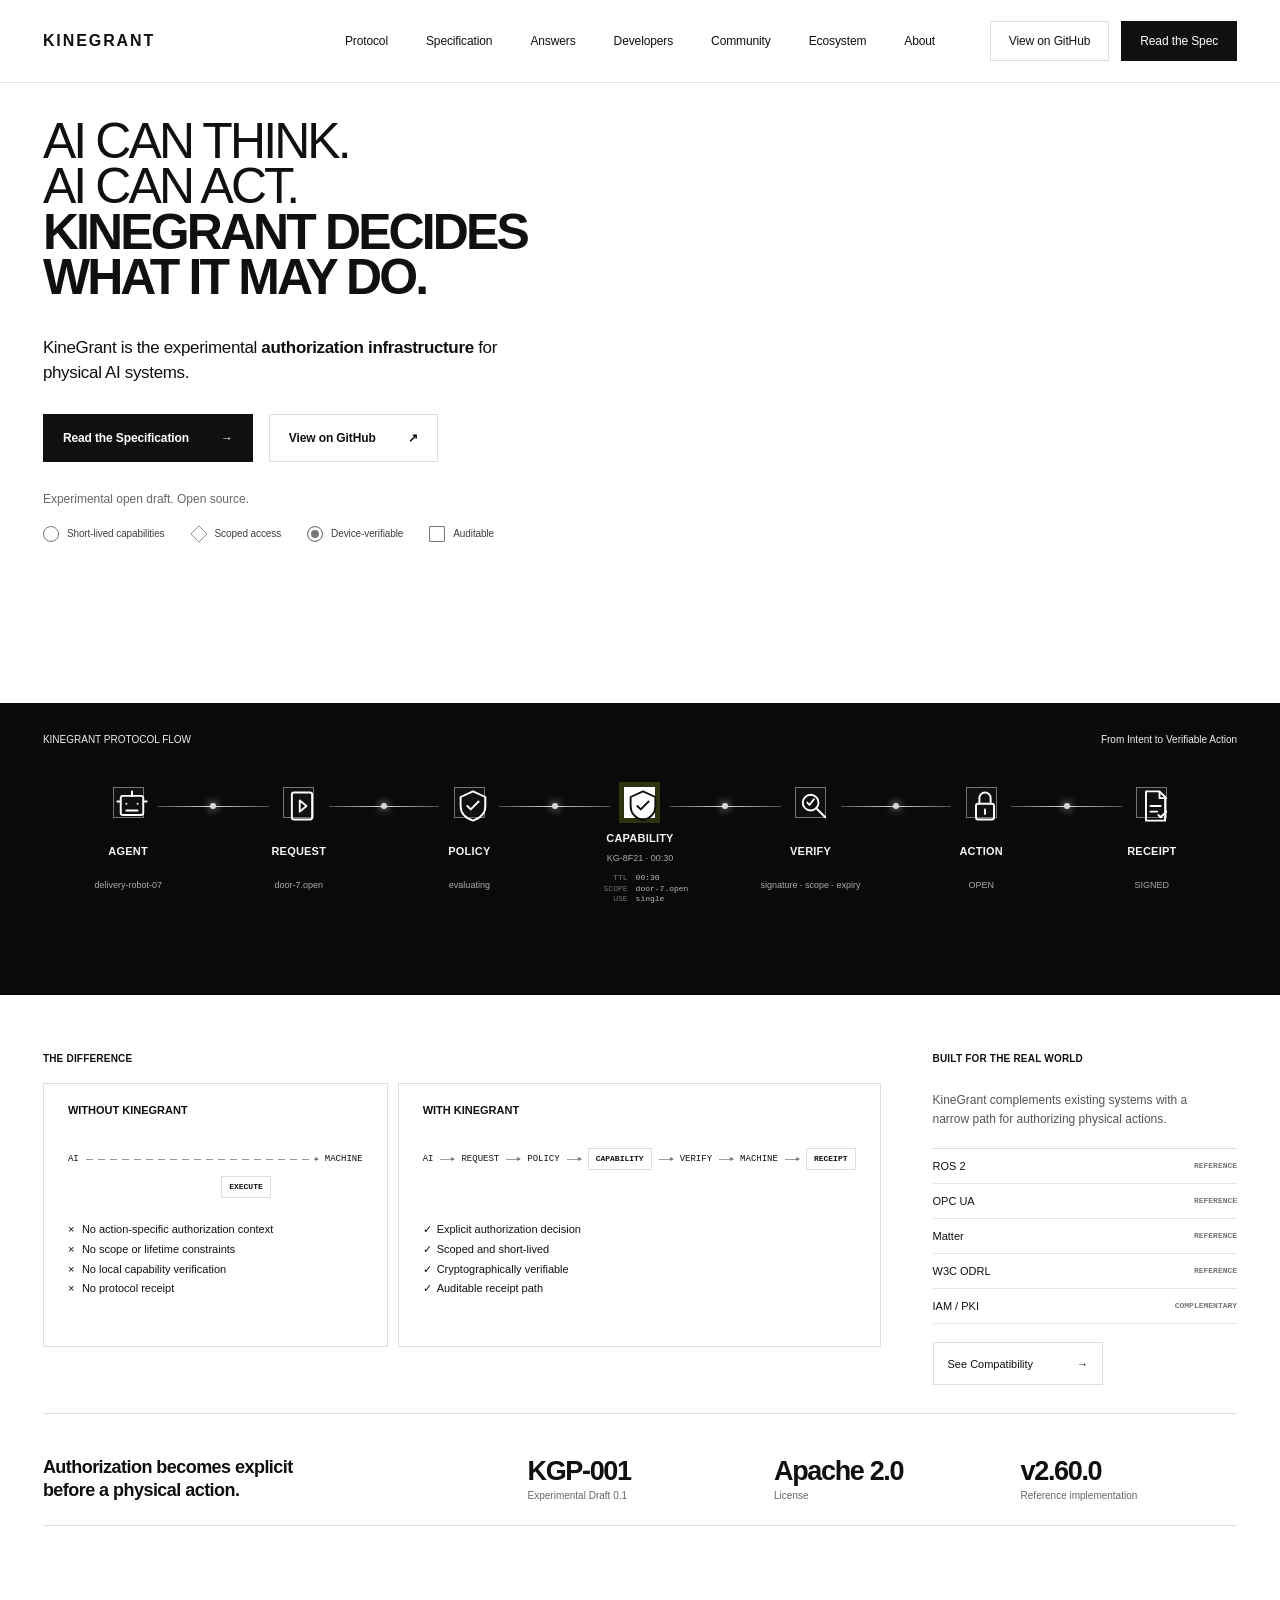
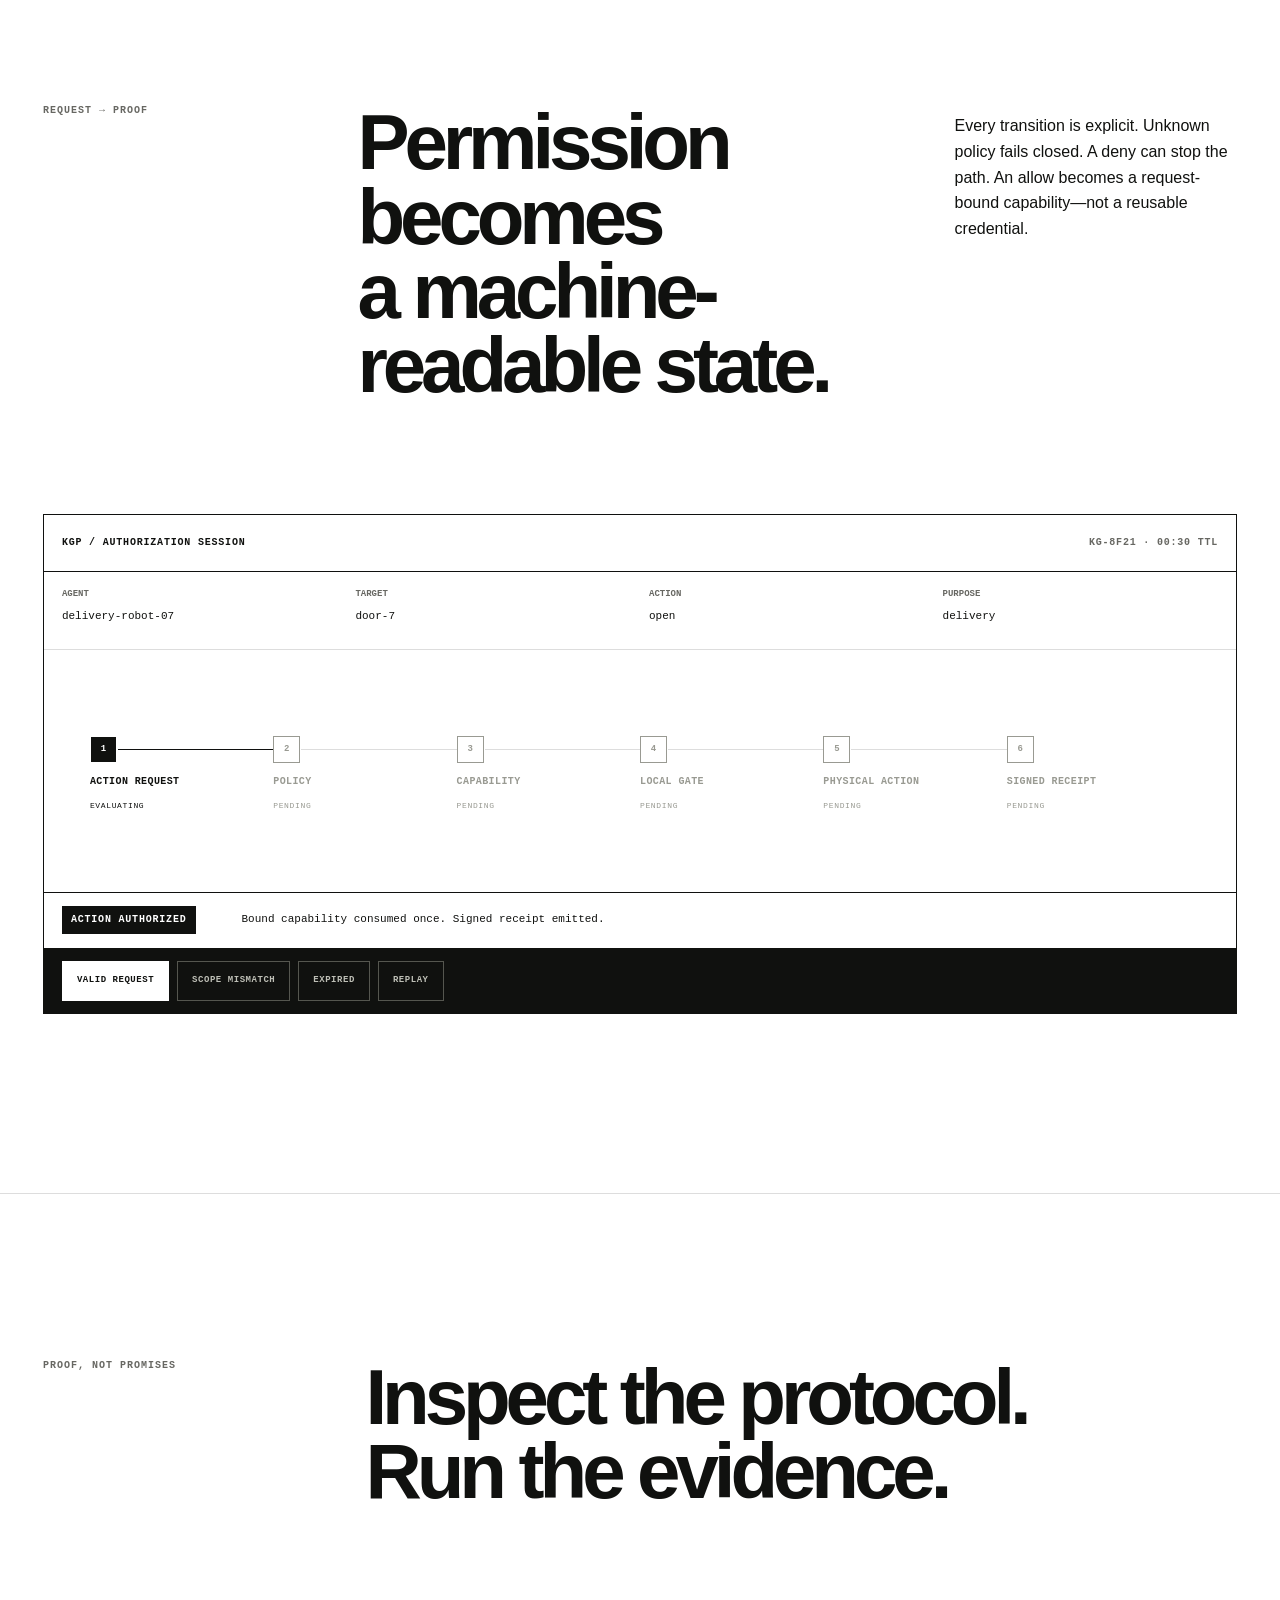
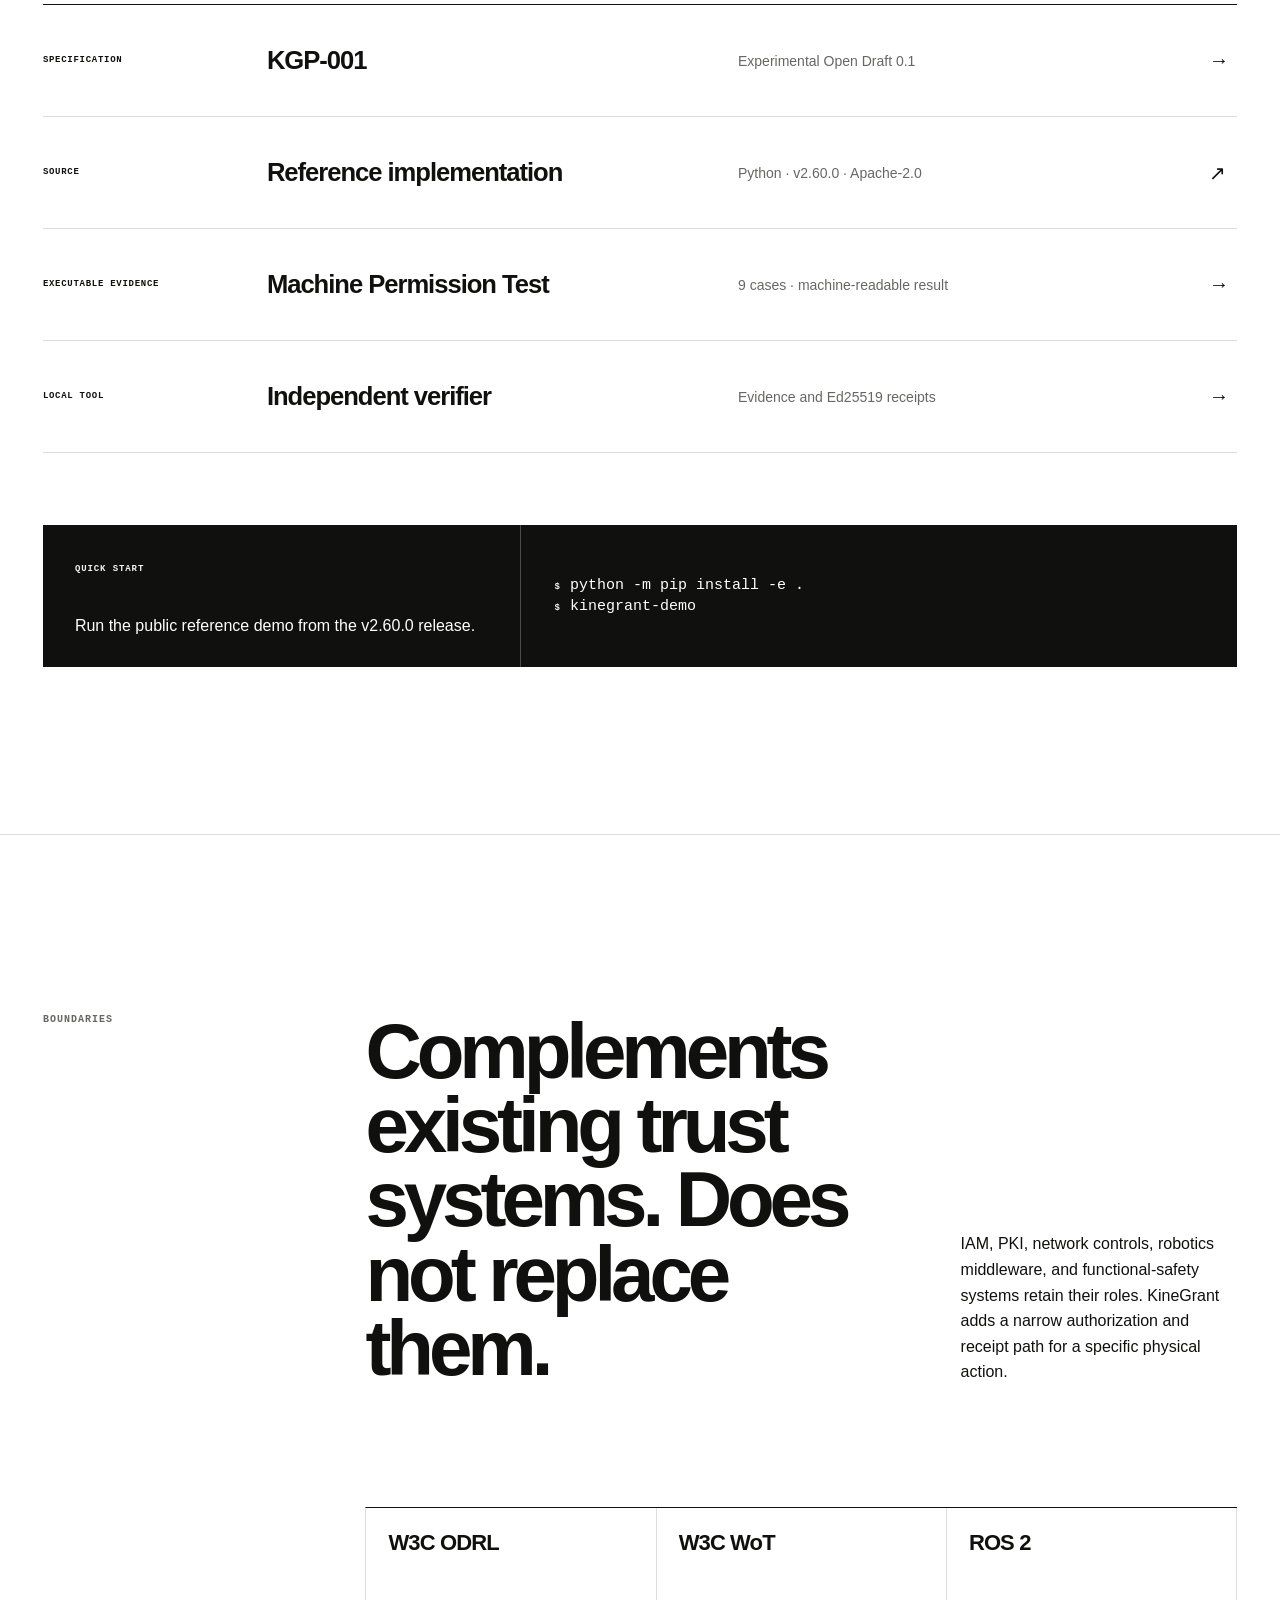
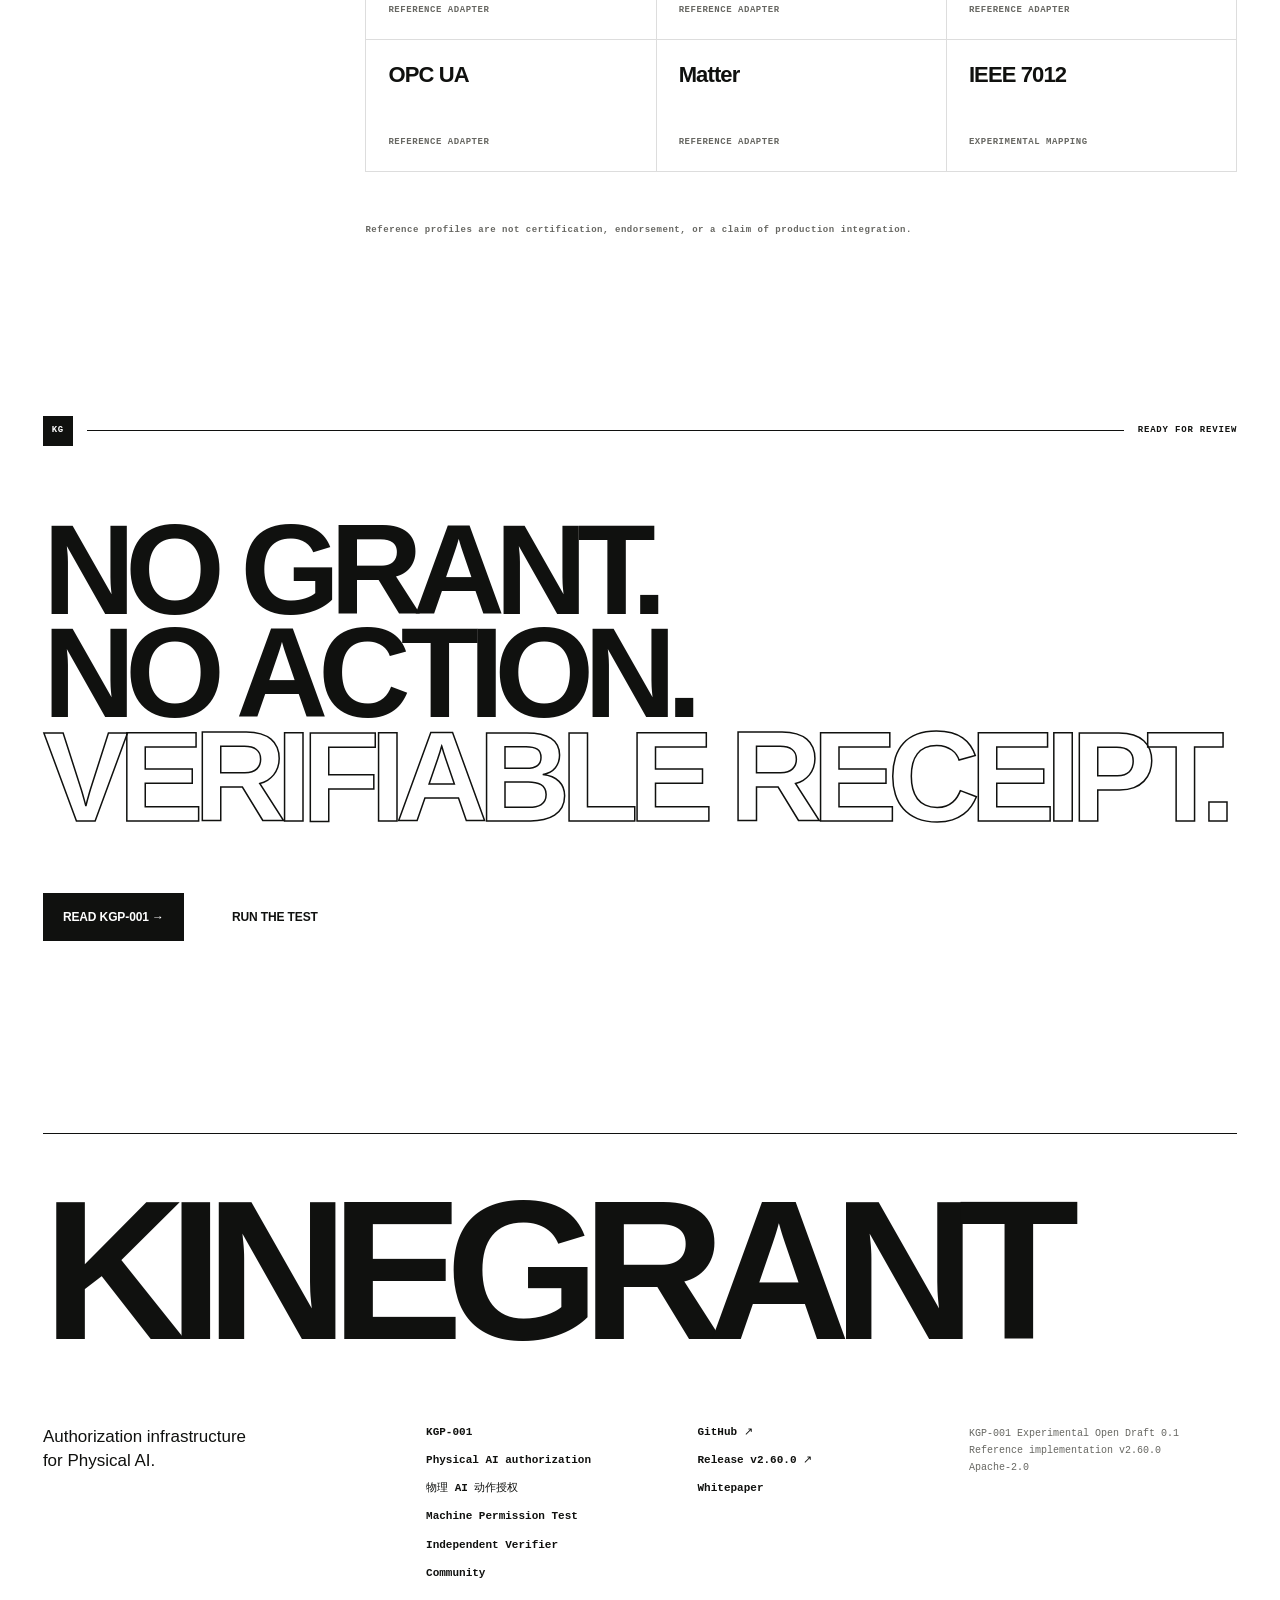
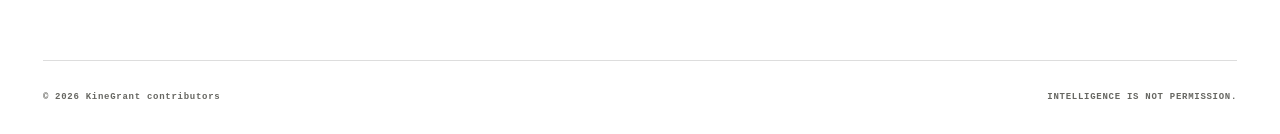
==== commit 8886c040: "Publish static mirror with community pages" ====
--- a/index.html
+++ b/index.html
@@ -1,2 +1,2 @@
-<!DOCTYPE html><html lang="en"><head><meta charSet="utf-8"/><meta name="viewport" content="width=device-width, initial-scale=1"/><link rel="stylesheet" href="/_next/static/chunks/05wxyeda-lug-.css" data-precedence="next"/><link rel="preload" as="script" fetchPriority="low" href="/_next/static/chunks/0iv.5nzm~z~~9.js"/><script src="/_next/static/chunks/0exk0m7adlla-.js" async=""></script><script src="/_next/static/chunks/0lmq5h3l.1c9l.js" async=""></script><script src="/_next/static/chunks/05ruqmfx568d3.js" async=""></script><script src="/_next/static/chunks/turbopack-05.h6div.1amm.js" async=""></script><script src="/_next/static/chunks/0pi6sxr_8rcpf.js" async=""></script><script src="/_next/static/chunks/176op1ci1oflp.js" async=""></script><script src="/_next/static/chunks/10yrkz-vwey5l.js" async=""></script><title>KineGrant | Physical AI Authorization Protocol</title><meta name="description" content="KineGrant is an experimental open protocol for authorizing specific robot and machine actions with short-lived capabilities, local verification, replay protection, and signed receipts."/><meta name="application-name" content="KineGrant Protocol"/><link rel="author" href="https://github.com/zoahdev/kinegrant-protocol"/><meta name="author" content="KineGrant contributors"/><link rel="manifest" href="/manifest.webmanifest"/><meta name="keywords" content="physical AI authorization,robot authorization protocol,machine authorization,robotics security,embodied AI security,short-lived capability,local action gate,replay protection,signed action receipt,KGP-001,物理 AI 授权,机器人动作授权,机器行动权限,具身智能安全"/><meta name="referrer" content="strict-origin-when-cross-origin"/><meta name="creator" content="KineGrant contributors"/><meta name="publisher" content="KineGrant contributors"/><meta name="robots" content="index, follow"/><meta name="googlebot" content="index, follow, max-video-preview:-1, max-image-preview:large, max-snippet:-1"/><meta name="category" content="technology"/><link rel="canonical" href="https://kinegrant.com/"/><link rel="alternate" type="text/plain" href="https://kinegrant.com/llms.txt" title="KineGrant machine-readable project summary"/><link rel="alternate" type="text/plain" href="https://kinegrant.com/llms-zh.txt" title="KineGrant 中文机器可读摘要"/><meta property="og:title" content="KineGrant | Physical AI Authorization Protocol"/><meta property="og:description" content="An open permission layer between AI decisions and physical machine actions: request, policy, short-lived capability, local gate, action, signed receipt."/><meta property="og:url" content="https://kinegrant.com/"/><meta property="og:site_name" content="KineGrant Protocol"/><meta property="og:locale" content="en_US"/><meta property="og:image" content="https://kinegrant.com/kinegrant-og.png"/><meta property="og:image:width" content="1200"/><meta property="og:image:height" content="630"/><meta property="og:image:alt" content="KineGrant authorization infrastructure for Physical AI"/><meta property="og:type" content="website"/><meta name="twitter:card" content="summary_large_image"/><meta name="twitter:title" content="KineGrant | Physical AI Authorization Protocol"/><meta name="twitter:description" content="An open permission layer between AI decisions and physical machine actions."/><meta name="twitter:image" content="https://kinegrant.com/kinegrant-og.png"/><link rel="shortcut icon" href="/favicon.svg"/><link rel="icon" href="/favicon.svg"/><link rel="apple-touch-icon" href="/favicon.svg"/><script src="/_next/static/chunks/03~yq9q893hmn.js" noModule=""></script></head><body><div hidden=""><!--$--><!--/$--></div><main><header class="site-header"><div class="shell nav-frame"><a class="wordmark" aria-label="KineGrant home" href="/">KINEGRANT</a><button class="menu-button" aria-expanded="false" aria-controls="site-menu"><span>MENU</span></button><nav class="site-menu " id="site-menu" aria-label="Primary navigation"><a href="/#protocol">Protocol</a><a href="/paper/">Specification</a><a href="/physical-ai-authorization/">Answers</a><a href="/#developers">Developers</a><a href="/#ecosystem">Ecosystem</a><a href="/#about">About</a></nav><div class="nav-actions"><a class="nav-github" href="https://github.com/zoahdev/kinegrant-protocol" target="_blank" rel="noreferrer">View on GitHub</a><a class="nav-action" href="/paper">Read the Spec</a></div></div></header><section class="hero shell" aria-labelledby="hero-title"><div class="hero-copy"><h1 id="hero-title"><span>AI CAN THINK.</span><span>AI CAN ACT.</span><strong>KINEGRANT DECIDES</strong><strong>WHAT IT MAY DO.</strong></h1><p class="hero-intro">KineGrant is the experimental <b>authorization infrastructure</b> for physical AI systems.</p><div class="hero-actions"><a class="button button-dark" href="/paper">Read the Specification <span>→</span></a><a class="button button-outline" href="https://github.com/zoahdev/kinegrant-protocol" target="_blank" rel="noreferrer">View on GitHub <span>↗</span></a></div><p class="hero-status">Experimental open draft. Open source.</p><div class="hero-facts" aria-label="Protocol properties"><span>Short-lived capabilities</span><span>Scoped access</span><span>Device-verifiable</span><span>Auditable</span></div></div><div class="hero-visual" role="img" aria-label="An autonomous mobile robot with a robotic arm in a controlled industrial cell"></div></section><section class="flow-band" id="protocol" aria-label="KineGrant protocol flow"><div class="shell flow-band-head"><span>KINEGRANT PROTOCOL FLOW</span><span>From Intent to Verifiable Action</span></div><ol class="shell flow-band-track"><li><span class="protocol-icon " aria-hidden="true"><svg viewBox="0 0 32 32" fill="none" stroke="currentColor" stroke-width="1.7" stroke-linecap="round" stroke-linejoin="round"><rect x="6" y="7" width="20" height="17" rx="2"></rect><path d="M16 3v4M11 14h.01M21 14h.01M11 20h10M3 12h3M26 12h3"></path></svg></span><b>AGENT</b><small>delivery-robot-07</small></li><li><span class="protocol-icon " aria-hidden="true"><svg viewBox="0 0 32 32" fill="none" stroke="currentColor" stroke-width="1.7" stroke-linecap="round" stroke-linejoin="round"><rect x="7" y="4" width="18" height="24" rx="2"></rect><path d="m14 11 6 5-6 5z"></path></svg></span><b>REQUEST</b><small>door-7.open</small></li><li><span class="protocol-icon " aria-hidden="true"><svg viewBox="0 0 32 32" fill="none" stroke="currentColor" stroke-width="1.7" stroke-linecap="round" stroke-linejoin="round"><path d="M16 3 27 8v8c0 7-5 11-11 13C10 27 5 23 5 16V8z"></path><path d="m11 16 3 3 7-7"></path></svg></span><b>POLICY</b><small>evaluating</small></li><li><span class="protocol-icon is-grant" aria-hidden="true"><svg viewBox="0 0 32 32" fill="none" stroke="currentColor" stroke-width="1.7" stroke-linecap="round" stroke-linejoin="round"><path d="M16 3 27 8v8c0 7-5 11-11 13C10 27 5 23 5 16V8z"></path><path d="m11 16 3 3 7-7"></path></svg></span><b>CAPABILITY</b><small>KG-8F21 · 00:30</small><dl><div><dt>TTL</dt><dd>00:30</dd></div><div><dt>SCOPE</dt><dd>door-7.open</dd></div><div><dt>USE</dt><dd>single</dd></div></dl></li><li><span class="protocol-icon " aria-hidden="true"><svg viewBox="0 0 32 32" fill="none" stroke="currentColor" stroke-width="1.7" stroke-linecap="round" stroke-linejoin="round"><circle cx="13" cy="13" r="7"></circle><path d="m18 18 8 8M10 13l2 2 4-5"></path></svg></span><b>VERIFY</b><small>signature · scope · expiry</small></li><li><span class="protocol-icon " aria-hidden="true"><svg viewBox="0 0 32 32" fill="none" stroke="currentColor" stroke-width="1.7" stroke-linecap="round" stroke-linejoin="round"><rect x="8" y="14" width="16" height="14" rx="2"></rect><path d="M11 14V9a5 5 0 0 1 10 0v5M16 19v4"></path></svg></span><b>ACTION</b><small>OPEN</small></li><li><span class="protocol-icon " aria-hidden="true"><svg viewBox="0 0 32 32" fill="none" stroke="currentColor" stroke-width="1.7" stroke-linecap="round" stroke-linejoin="round"><path d="M8 3h12l5 5v21H8zM20 3v6h6M12 16h9M12 21h6"></path><path d="m19 24 2 2 5-5"></path></svg></span><b>RECEIPT</b><small>SIGNED</small></li></ol></section><section class="difference-section shell" id="ecosystem" aria-labelledby="difference-title"><div class="difference-main"><p class="section-label" id="difference-title">THE DIFFERENCE</p><div class="difference-panels"><article class="difference-panel"><h2>WITHOUT KINEGRANT</h2><div class="mini-flow mini-flow-without"><span>AI</span><i></i><span>MACHINE</span><em>EXECUTE</em></div><div class="mobile-system-flow mobile-system-flow-without" aria-hidden="true"><span>AI</span><i></i><span>MACHINE</span><em>EXECUTE</em></div><ul><li>No action-specific authorization context</li><li>No scope or lifetime constraints</li><li>No local capability verification</li><li>No protocol receipt</li></ul></article><article class="difference-panel"><h2>WITH KINEGRANT</h2><div class="mini-flow mini-flow-with"><span>AI</span><i></i><span>REQUEST</span><i></i><span>POLICY</span><i></i><b>CAPABILITY</b><i></i><span>VERIFY</span><i></i><span>MACHINE</span><i></i><b>RECEIPT</b></div><div class="mobile-system-flow mobile-system-flow-authorized" aria-hidden="true"><span>AI</span><span>REQUEST</span><span>POLICY</span><b>CAPABILITY</b><span>VERIFY</span><span>MACHINE</span><b>RECEIPT</b></div><ul class="checks"><li>Explicit authorization decision</li><li>Scoped and short-lived</li><li>Cryptographically verifiable</li><li>Auditable receipt path</li></ul></article></div></div><aside class="real-world" aria-labelledby="real-world-title"><p class="section-label" id="real-world-title">BUILT FOR THE REAL WORLD</p><p>KineGrant complements existing systems with a narrow path for authorizing physical actions.</p><div class="compatibility-ledger"><div><b>ROS 2</b><span>REFERENCE</span></div><div><b>OPC UA</b><span>REFERENCE</span></div><div><b>Matter</b><span>REFERENCE</span></div><div><b>W3C ODRL</b><span>REFERENCE</span></div><div><b>IAM / PKI</b><span>COMPLEMENTARY</span></div></div><a class="compatibility-link" href="#about">See Compatibility <span>→</span></a></aside><div class="reference-stats"><p>Authorization becomes explicit<br/>before a physical action.</p><div><strong>KGP-001</strong><span>Experimental Draft 0.1</span></div><div><strong>Apache 2.0</strong><span>License</span></div><div><strong>v2.64.0</strong><span>Reference implementation</span></div></div></section><section class="protocol-section shell" aria-labelledby="protocol-title"><div class="protocol-heading"><p class="section-label">REQUEST → PROOF</p><h2 id="protocol-title">Permission becomes<br/>a machine-readable state.</h2><p>Every transition is explicit. Unknown policy fails closed. A deny can stop the path. An allow becomes a request-bound capability—not a reusable credential.</p></div><div class="instrument is-allow"><div class="instrument-head"><span>KGP / AUTHORIZATION SESSION</span><span class="session-id">KG-8F21 · 00:30 TTL</span></div><div class="instrument-data"><span><b>AGENT</b> delivery-robot-07</span><span><b>TARGET</b> door-7</span><span><b>ACTION</b> open</span><span><b>PURPOSE</b> delivery</span></div><ol class="protocol-rail" aria-label="KineGrant protocol sequence"><li class="reached "><span class="rail-node" aria-hidden="true">1</span><b>ACTION REQUEST</b><small>EVALUATING</small></li><li class=" "><span class="rail-node" aria-hidden="true">2</span><b>POLICY</b><small>PENDING</small></li><li class=" "><span class="rail-node" aria-hidden="true">3</span><b>CAPABILITY</b><small>PENDING</small></li><li class=" "><span class="rail-node" aria-hidden="true">4</span><b>LOCAL GATE</b><small>PENDING</small></li><li class=" "><span class="rail-node" aria-hidden="true">5</span><b>PHYSICAL ACTION</b><small>PENDING</small></li><li class=" "><span class="rail-node" aria-hidden="true">6</span><b>SIGNED RECEIPT</b><small>PENDING</small></li></ol><div class="instrument-outcome" aria-live="polite"><span>ACTION AUTHORIZED</span><p>Bound capability consumed once. Signed receipt emitted.</p></div><div class="instrument-modes" aria-label="Authorization scenarios"><button class="active">VALID REQUEST</button><button class="">SCOPE MISMATCH</button><button class="">EXPIRED</button><button class="">REPLAY</button></div></div></section><section class="proof-section" id="developers"><div class="shell"><div class="proof-heading"><p class="section-label">PROOF, NOT PROMISES</p><h2>Inspect the protocol.<br/>Run the evidence.</h2></div><div class="proof-ledger"><a href="/paper"><span>SPECIFICATION</span><b>KGP-001</b><em>Experimental Open Draft 0.1</em><i>→</i></a><a href="https://github.com/zoahdev/kinegrant-protocol" target="_blank" rel="noreferrer"><span>SOURCE</span><b>Reference implementation</b><em>Python · v2.64.0 · Apache-2.0</em><i>↗</i></a><a href="/challenge"><span>EXECUTABLE EVIDENCE</span><b>Machine Permission Test</b><em>22 cases (MPT v0.5) · machine-readable result</em><i>→</i></a><a href="/verify"><span>LOCAL TOOL</span><b>Independent verifier</b><em>Evidence and Ed25519 receipts</em><i>→</i></a></div><div class="quickstart"><div><span>QUICK START</span><p>Run the public reference demo from the v2.64.0 release.</p></div><pre><code><span>$</span> python -m pip install -e .<!-- -->
-<span>$</span> kinegrant-demo</code></pre></div></div></section><section class="boundary-section shell" id="about" aria-labelledby="boundary-title"><p class="section-label">BOUNDARIES</p><div class="boundary-copy"><h2 id="boundary-title">Complements existing trust systems. Does not replace them.</h2><p>IAM, PKI, network controls, robotics middleware, and functional-safety systems retain their roles. KineGrant adds a narrow authorization and receipt path for a specific physical action.</p></div><div class="compatibility" role="list" aria-label="Reference mappings"><div role="listitem"><b>W3C ODRL</b><span>REFERENCE ADAPTER</span></div><div role="listitem"><b>W3C WoT</b><span>REFERENCE ADAPTER</span></div><div role="listitem"><b>ROS 2</b><span>REFERENCE ADAPTER</span></div><div role="listitem"><b>OPC UA</b><span>REFERENCE ADAPTER</span></div><div role="listitem"><b>Matter</b><span>REFERENCE ADAPTER</span></div><div role="listitem"><b>IEEE 7012</b><span>EXPERIMENTAL MAPPING</span></div></div><p class="boundary-note">Reference profiles are not certification, endorsement, or a claim of production integration.</p></section><section class="final-cta shell"><div class="cta-rail"><span>KG</span><i></i><span>READY FOR REVIEW</span></div><h2>NO GRANT.<br/>NO ACTION.<br/><span>VERIFIABLE RECEIPT.</span></h2><div><a class="button button-dark" href="/paper">READ KGP-001 →</a><a class="button button-text" href="/challenge">RUN THE TEST</a></div></section><footer class="site-footer shell"><div class="footer-name">KINEGRANT</div><div class="footer-grid"><p>Authorization infrastructure<br/>for Physical AI.</p><div><a href="/paper">KGP-001</a><a href="/physical-ai-authorization">Physical AI authorization</a><a href="/zh/physical-ai-authorization">物理 AI 动作授权</a><a href="/challenge">Machine Permission Test</a><a href="/verify">Independent Verifier</a><a href="/verify/policy-bundle-verifier.html">Full browser verifier</a></div><div><a href="https://github.com/zoahdev/kinegrant-protocol" target="_blank" rel="noreferrer">GitHub ↗</a><a href="https://github.com/zoahdev/kinegrant-protocol/releases/tag/v2.64.0" target="_blank" rel="noreferrer">Release v2.64.0 ↗</a><a href="/KineGrant-KGP-001-Whitepaper-v0.1.pdf">Whitepaper</a></div><p class="footer-status">KGP-001 Experimental Open Draft 0.1<br/>Reference implementation v2.64.0<br/>Apache-2.0</p></div><div class="footer-bottom"><span>© 2026 KineGrant contributors</span><span>INTELLIGENCE IS NOT PERMISSION.</span></div></footer><script type="application/ld+json">{"@context":"https://schema.org","@graph":[{"@type":"Project","@id":"https://kinegrant.com/#project","name":"KineGrant","alternateName":["KineGrant Protocol","KGP-001","KineGrant 协议"],"url":"https://kinegrant.com/","logo":"https://kinegrant.com/favicon.svg","image":"https://kinegrant.com/kinegrant-og.png","description":"Experimental open authorization and accountability infrastructure for Physical AI systems.","disambiguatingDescription":"A permission protocol for specific real-world machine actions, not a robot operating system or functional-safety controller.","founder":{"@type":"Person","name":"Zoah"},"foundingDate":"2026-08-10","slogan":"Intelligence is not permission.","sameAs":["https://github.com/zoahdev/kinegrant-protocol"],"keywords":["physical AI authorization","robot authorization","machine permission","robotics security","物理 AI 授权","机器人动作授权","机器行动权限","具身智能安全"],"subjectOf":[{"@type":"TechArticle","@id":"https://kinegrant.com/physical-ai-authorization#article","inLanguage":"en"},{"@type":"TechArticle","@id":"https://kinegrant.com/zh/physical-ai-authorization#article","inLanguage":"zh-CN"}]},{"@type":"WebSite","@id":"https://kinegrant.com/#website","name":"KineGrant Protocol","url":"https://kinegrant.com/","inLanguage":["en","zh-CN"],"publisher":{"@id":"https://kinegrant.com/#project"}},{"@type":"SoftwareSourceCode","@id":"https://kinegrant.com/#reference-implementation","name":"KineGrant Protocol reference implementation","codeRepository":"https://github.com/zoahdev/kinegrant-protocol","license":"https://www.apache.org/licenses/LICENSE-2.0","programmingLanguage":"Python","runtimePlatform":"Python 3.11 or newer","description":"Reference implementation of KGP-001 Experimental Open Draft 0.1.","version":"2.64.0","isPartOf":{"@id":"https://kinegrant.com/#project"}},{"@type":"DefinedTerm","@id":"https://kinegrant.com/physical-ai-authorization#term","name":"Physical AI authorization","description":"A permission process that decides and proves whether a specific agent may cause a specific machine to perform a specific physical action, for a defined purpose and limited time.","url":"https://kinegrant.com/physical-ai-authorization"}]}</script></main><!--$--><!--/$--><script src="/_next/static/chunks/0iv.5nzm~z~~9.js" id="_R_" async=""></script><script>(self.__next_f=self.__next_f||[]).push([0])</script><script>self.__next_f.push([1,"1:\"$Sreact.fragment\"\n2:I[39011,[\"/_next/static/chunks/0pi6sxr_8rcpf.js\",\"/_next/static/chunks/176op1ci1oflp.js\"],\"default\"]\n3:I[37771,[\"/_next/static/chunks/0pi6sxr_8rcpf.js\",\"/_next/static/chunks/176op1ci1oflp.js\"],\"default\"]\n4:I[83792,[\"/_next/static/chunks/0pi6sxr_8rcpf.js\",\"/_next/static/chunks/176op1ci1oflp.js\",\"/_next/static/chunks/10yrkz-vwey5l.js\"],\"SiteHeader\"]\n15:I[65857,[\"/_next/static/chunks/0pi6sxr_8rcpf.js\",\"/_next/static/chunks/176op1ci1oflp.js\"],\"default\",1]\n:HL[\"/_next/static/chunks/05wxyeda-lug-.css\",\"style\"]\n"])</script><script>self.__next_f.push([1,"0:{\"P\":null,\"c\":[\"\",\"\"],\"q\":\"\",\"i\":false,\"f\":[[[\"\",{\"children\":[\"__PAGE__\",{}]},\"$undefined\",\"$undefined\",16],[[\"$\",\"$1\",\"c\",{\"children\":[[[\"$\",\"link\",\"0\",{\"rel\":\"stylesheet\",\"href\":\"/_next/static/chunks/05wxyeda-lug-.css\",\"precedence\":\"next\",\"crossOrigin\":\"$undefined\",\"nonce\":\"$undefined\"}],[\"$\",\"script\",\"script-0\",{\"src\":\"/_next/static/chunks/0pi6sxr_8rcpf.js\",\"async\":true,\"nonce\":\"$undefined\"}],[\"$\",\"script\",\"script-1\",{\"src\":\"/_next/static/chunks/176op1ci1oflp.js\",\"async\":true,\"nonce\":\"$undefined\"}]],[\"$\",\"html\",null,{\"lang\":\"en\",\"children\":[\"$\",\"body\",null,{\"children\":[\"$\",\"$L2\",null,{\"parallelRouterKey\":\"children\",\"error\":\"$undefined\",\"errorStyles\":\"$undefined\",\"errorScripts\":\"$undefined\",\"template\":[\"$\",\"$L3\",null,{}],\"templateStyles\":\"$undefined\",\"templateScripts\":\"$undefined\",\"notFound\":[[[\"$\",\"title\",null,{\"children\":\"404: This page could not be found.\"}],[\"$\",\"div\",null,{\"style\":{\"fontFamily\":\"system-ui,\\\"Segoe UI\\\",Roboto,Helvetica,Arial,sans-serif,\\\"Apple Color Emoji\\\",\\\"Segoe UI Emoji\\\"\",\"height\":\"100vh\",\"textAlign\":\"center\",\"display\":\"flex\",\"flexDirection\":\"column\",\"alignItems\":\"center\",\"justifyContent\":\"center\"},\"children\":[\"$\",\"div\",null,{\"children\":[[\"$\",\"style\",null,{\"dangerouslySetInnerHTML\":{\"__html\":\"body{color:#000;background:#fff;margin:0}.next-error-h1{border-right:1px solid rgba(0,0,0,.3)}@media (prefers-color-scheme:dark){body{color:#fff;background:#000}.next-error-h1{border-right:1px solid rgba(255,255,255,.3)}}\"}}],[\"$\",\"h1\",null,{\"className\":\"next-error-h1\",\"style\":{\"display\":\"inline-block\",\"margin\":\"0 20px 0 0\",\"padding\":\"0 23px 0 0\",\"fontSize\":24,\"fontWeight\":500,\"verticalAlign\":\"top\",\"lineHeight\":\"49px\"},\"children\":404}],[\"$\",\"div\",null,{\"style\":{\"display\":\"inline-block\"},\"children\":[\"$\",\"h2\",null,{\"style\":{\"fontSize\":14,\"fontWeight\":400,\"lineHeight\":\"49px\",\"margin\":0},\"children\":\"This page could not be found.\"}]}]]}]}]],[]],\"forbidden\":\"$undefined\",\"unauthorized\":\"$undefined\"}]}]}]]}],{\"children\":[[\"$\",\"$1\",\"c\",{\"children\":[[\"$\",\"main\",null,{\"children\":[[\"$\",\"$L4\",null,{}],[\"$\",\"section\",null,{\"className\":\"hero shell\",\"aria-labelledby\":\"hero-title\",\"children\":[[\"$\",\"div\",null,{\"className\":\"hero-copy\",\"children\":[[\"$\",\"h1\",null,{\"id\":\"hero-title\",\"children\":[[\"$\",\"span\",null,{\"children\":\"AI CAN THINK.\"}],[\"$\",\"span\",null,{\"children\":\"AI CAN ACT.\"}],[\"$\",\"strong\",null,{\"children\":\"KINEGRANT DECIDES\"}],[\"$\",\"strong\",null,{\"children\":\"WHAT IT MAY DO.\"}]]}],[\"$\",\"p\",null,{\"className\":\"hero-intro\",\"children\":[\"KineGrant is the experimental \",[\"$\",\"b\",null,{\"children\":\"authorization infrastructure\"}],\" for physical AI systems.\"]}],[\"$\",\"div\",null,{\"className\":\"hero-actions\",\"children\":[[\"$\",\"a\",null,{\"className\":\"button button-dark\",\"href\":\"/paper\",\"children\":[\"Read the Specification \",[\"$\",\"span\",null,{\"children\":\"→\"}]]}],[\"$\",\"a\",null,{\"className\":\"button button-outline\",\"href\":\"https://github.com/zoahdev/kinegrant-protocol\",\"target\":\"_blank\",\"rel\":\"noreferrer\",\"children\":[\"View on GitHub \",[\"$\",\"span\",null,{\"children\":\"↗\"}]]}]]}],[\"$\",\"p\",null,{\"className\":\"hero-status\",\"children\":\"Experimental open draft. Open source.\"}],[\"$\",\"div\",null,{\"className\":\"hero-facts\",\"aria-label\":\"Protocol properties\",\"children\":[[\"$\",\"span\",null,{\"children\":\"Short-lived capabilities\"}],[\"$\",\"span\",null,{\"children\":\"Scoped access\"}],[\"$\",\"span\",null,{\"children\":\"Device-verifiable\"}],[\"$\",\"span\",null,{\"children\":\"Auditable\"}]]}]]}],[\"$\",\"div\",null,{\"className\":\"hero-visual\",\"role\":\"img\",\"aria-label\":\"An autonomous mobile robot with a robotic arm in a controlled industrial cell\"}]]}],[\"$\",\"section\",null,{\"className\":\"flow-band\",\"id\":\"protocol\",\"aria-label\":\"KineGrant protocol flow\",\"children\":[[\"$\",\"div\",null,{\"className\":\"shell flow-band-head\",\"children\":[[\"$\",\"span\",null,{\"children\":\"KINEGRANT PROTOCOL FLOW\"}],[\"$\",\"span\",null,{\"children\":\"From Intent to Verifiable Action\"}]]}],[\"$\",\"ol\",null,{\"className\":\"shell flow-band-track\",\"children\":[[\"$\",\"li\",\"AGENT\",{\"children\":[[\"$\",\"span\",null,{\"className\":\"protocol-icon \",\"aria-hidden\":\"true\",\"children\":[\"$\",\"svg\",null,{\"viewBox\":\"0 0 32 32\",\"fill\":\"none\",\"stroke\":\"currentColor\",\"strokeWidth\":\"1.7\",\"strokeLinecap\":\"round\",\"strokeLinejoin\":\"round\",\"children\":[[\"$\",\"rect\",null,{\"x\":\"6\",\"y\":\"7\",\"width\":\"20\",\"height\":\"17\",\"rx\":\"2\"}],[\"$\",\"path\",null,{\"d\":\"M16 3v4M11 14h.01M21 14h.01M11 20h10M3 12h3M26 12h3\"}]]}]}],[\"$\",\"b\",null,{\"children\":\"AGENT\"}],[\"$\",\"small\",null,{\"children\":\"delivery-robot-07\"}],false]}],[\"$\",\"li\",\"REQUEST\",{\"children\":[[\"$\",\"span\",null,{\"className\":\"protocol-icon \",\"aria-hidden\":\"true\",\"children\":[\"$\",\"svg\",null,{\"viewBox\":\"0 0 32 32\",\"fill\":\"none\",\"stroke\":\"currentColor\",\"strokeWidth\":\"1.7\",\"strokeLinecap\":\"round\",\"strokeLinejoin\":\"round\",\"children\":[[\"$\",\"rect\",null,{\"x\":\"7\",\"y\":\"4\",\"width\":\"18\",\"height\":\"24\",\"rx\":\"2\"}],[\"$\",\"path\",null,{\"d\":\"m14 11 6 5-6 5z\"}]]}]}],[\"$\",\"b\",null,{\"children\":\"REQUEST\"}],\"$L5\",false]}],\"$L6\",\"$L7\",\"$L8\",\"$L9\",\"$La\"]}]]}],\"$Lb\",\"$Lc\",\"$Ld\",\"$Le\",\"$Lf\",\"$L10\",\"$L11\"]}],[\"$L12\"],\"$L13\"]}],{},null,false,null]},null,false,null],\"$L14\",false]],\"m\":\"$undefined\",\"G\":[\"$15\",[\"$L16\"]],\"S\":true,\"h\":null,\"s\":\"$undefined\",\"l\":\"$undefined\",\"p\":\"$undefined\",\"d\":\"$undefined\",\"b\":\"peq3qIr0URQF0cAc9F3ZU\"}\n"])</script><script>self.__next_f.push([1,"17:I[98144,[\"/_next/static/chunks/0pi6sxr_8rcpf.js\",\"/_next/static/chunks/176op1ci1oflp.js\",\"/_next/static/chunks/10yrkz-vwey5l.js\"],\"ProtocolInstrument\"]\n18:I[83792,[\"/_next/static/chunks/0pi6sxr_8rcpf.js\",\"/_next/static/chunks/176op1ci1oflp.js\",\"/_next/static/chunks/10yrkz-vwey5l.js\"],\"SiteFooter\"]\n1a:I[6391,[\"/_next/static/chunks/0pi6sxr_8rcpf.js\",\"/_next/static/chunks/176op1ci1oflp.js\"],\"OutletBoundary\"]\n1b:\"$Sreact.suspense\"\n1d:I[6391,[\"/_next/static/chunks/0pi6sxr_8rcpf.js\",\"/_next/static/chunks/176op1ci1oflp.js\"],\"ViewportBoundary\"]\n1f:I[6391,[\"/_next/static/chunks/0pi6sxr_8rcpf.js\",\"/_next/static/chunks/176op1ci1oflp.js\"],\"MetadataBoundary\"]\n5:[\"$\",\"small\",null,{\"children\":\"door-7.open\"}]\n6:[\"$\",\"li\",\"POLICY\",{\"children\":[[\"$\",\"span\",null,{\"className\":\"protocol-icon \",\"aria-hidden\":\"true\",\"children\":[\"$\",\"svg\",null,{\"viewBox\":\"0 0 32 32\",\"fill\":\"none\",\"stroke\":\"currentColor\",\"strokeWidth\":\"1.7\",\"strokeLinecap\":\"round\",\"strokeLinejoin\":\"round\",\"children\":[[\"$\",\"path\",null,{\"d\":\"M16 3 27 8v8c0 7-5 11-11 13C10 27 5 23 5 16V8z\"}],[\"$\",\"path\",null,{\"d\":\"m11 16 3 3 7-7\"}]]}]}],[\"$\",\"b\",null,{\"children\":\"POLICY\"}],[\"$\",\"small\",null,{\"children\":\"evaluating\"}],false]}]\n7:[\"$\",\"li\",\"CAPABILITY\",{\"children\":[[\"$\",\"span\",null,{\"className\":\"protocol-icon is-grant\",\"aria-hidden\":\"true\",\"children\":[\"$\",\"svg\",null,{\"viewBox\":\"0 0 32 32\",\"fill\":\"none\",\"stroke\":\"currentColor\",\"strokeWidth\":\"1.7\",\"strokeLinecap\":\"round\",\"strokeLinejoin\":\"round\",\"children\":[[\"$\",\"path\",null,{\"d\":\"M16 3 27 8v8c0 7-5 11-11 13C10 27 5 23 5 16V8z\"}],[\"$\",\"path\",null,{\"d\":\"m11 16 3 3 7-7\"}]]}]}],[\"$\",\"b\",null,{\"children\":\"CAPABILITY\"}],[\"$\",\"small\",null,{\"children\":\"KG-8F21 · 00:30\"}],[\"$\",\"dl\",null,{\"children\":[[\"$\",\"div\",null,{\"children\":[[\"$\",\"dt\",null,{\"children\":\"TTL\"}],[\"$\",\"dd\",null,{\"children\":\"00:30\"}]]}],[\"$\",\"div\",null,{\"children\":[[\"$\",\"dt\",null,{\"children\":\"SCOPE\"}],[\"$\",\"dd\",null,{\"children\":\"door-7.open\"}]]}],[\"$\",\"div\",null,{\"children\":[[\"$\",\"dt\",null,{\"children\":\"USE\"}],[\"$\",\"dd\",null,{\"children\":\"single\"}]]}]]}]]}]\n8:[\"$\",\"li\",\"VERIFY\",{\"children\":[[\"$\",\"span\",null,{\"className\":\"protocol-icon \",\"aria-hidden\":\"true\",\"children\":[\"$\",\"svg\",null,{\"viewBox\":\"0 0 32 32\",\"fill\":\"none\",\"stroke\":\"currentColor\",\"strokeWidth\":\"1.7\",\"strokeLinecap\":\"round\",\"strokeLinejoin\":\"round\",\"children\":[[\"$\",\"circle\",null,{\"cx\":\"13\",\"cy\":\"13\",\"r\":\"7\"}],[\"$\",\"path\",null,{\"d\":\"m18 18 8 8M10 13l2 2 4-5\"}]]}]}],[\"$\",\"b\",null,{\"children\":\"VERIFY\"}],[\"$\",\"small\",null,{\"children\":\"signature · scope · expiry\"}],false]}]\n9:[\"$\",\"li\",\"ACTION\",{\"children\":[[\"$\",\"span\",null,{\"className\":\"protocol-icon \",\"aria-hidden\":\"true\",\"children\":[\"$\",\"svg\",null,{\"viewBox\":\"0 0 32 32\",\"fill\":\"none\",\"stroke\":\"currentColor\",\"strokeWidth\":\"1.7\",\"strokeLinecap\":\"round\",\"strokeLinejoin\":\"round\",\"children\":[[\"$\",\"rect\",null,{\"x\":\"8\",\"y\":\"14\",\"width\":\"16\",\"height\":\"14\",\"rx\":\"2\"}],[\"$\",\"path\",null,{\"d\":\"M11 14V9a5 5 0 0 1 10 0v5M16 19v4\"}]]}]}],[\"$\",\"b\",null,{\"children\":\"ACTION\"}],[\"$\",\"small\",null,{\"children\":\"OPEN\"}],false]}]\na:[\"$\",\"li\",\"RECEIPT\",{\"children\":[[\"$\",\"span\",null,{\"className\":\"protocol-icon \",\"aria-hidden\":\"true\",\"children\":[\"$\",\"svg\",null,{\"viewBox\":\"0 0 32 32\",\"fill\":\"none\",\"stroke\":\"currentColor\",\"strokeWidth\":\"1.7\",\"strokeLinecap\":\"round\",\"strokeLinejoin\":\"round\",\"children\":[[\"$\",\"path\",null,{\"d\":\"M8 3h12l5 5v21H8zM20 3v6h6M12 16h9M12 21h6\"}],[\"$\",\"path\",null,{\"d\":\"m19 24 2 2 5-5\"}]]}]}],[\"$\",\"b\",null,{\"children\":\"RECEIPT\"}],[\"$\",\"small\",null,{\"children\":\"SIGNED\"}],false]}]\n"])</script><script>self.__next_f.push([1,"b:[\"$\",\"section\",null,{\"className\":\"difference-section shell\",\"id\":\"ecosystem\",\"aria-labelledby\":\"difference-title\",\"children\":[[\"$\",\"div\",null,{\"className\":\"difference-main\",\"children\":[[\"$\",\"p\",null,{\"className\":\"section-label\",\"id\":\"difference-title\",\"children\":\"THE DIFFERENCE\"}],[\"$\",\"div\",null,{\"className\":\"difference-panels\",\"children\":[[\"$\",\"article\",null,{\"className\":\"difference-panel\",\"children\":[[\"$\",\"h2\",null,{\"children\":\"WITHOUT KINEGRANT\"}],[\"$\",\"div\",null,{\"className\":\"mini-flow mini-flow-without\",\"children\":[[\"$\",\"span\",null,{\"children\":\"AI\"}],[\"$\",\"i\",null,{}],[\"$\",\"span\",null,{\"children\":\"MACHINE\"}],[\"$\",\"em\",null,{\"children\":\"EXECUTE\"}]]}],[\"$\",\"div\",null,{\"className\":\"mobile-system-flow mobile-system-flow-without\",\"aria-hidden\":\"true\",\"children\":[[\"$\",\"span\",null,{\"children\":\"AI\"}],[\"$\",\"i\",null,{}],[\"$\",\"span\",null,{\"children\":\"MACHINE\"}],[\"$\",\"em\",null,{\"children\":\"EXECUTE\"}]]}],[\"$\",\"ul\",null,{\"children\":[[\"$\",\"li\",null,{\"children\":\"No action-specific authorization context\"}],[\"$\",\"li\",null,{\"children\":\"No scope or lifetime constraints\"}],[\"$\",\"li\",null,{\"children\":\"No local capability verification\"}],[\"$\",\"li\",null,{\"children\":\"No protocol receipt\"}]]}]]}],[\"$\",\"article\",null,{\"className\":\"difference-panel\",\"children\":[[\"$\",\"h2\",null,{\"children\":\"WITH KINEGRANT\"}],[\"$\",\"div\",null,{\"className\":\"mini-flow mini-flow-with\",\"children\":[[\"$\",\"span\",null,{\"children\":\"AI\"}],[\"$\",\"i\",null,{}],[\"$\",\"span\",null,{\"children\":\"REQUEST\"}],[\"$\",\"i\",null,{}],[\"$\",\"span\",null,{\"children\":\"POLICY\"}],[\"$\",\"i\",null,{}],[\"$\",\"b\",null,{\"children\":\"CAPABILITY\"}],[\"$\",\"i\",null,{}],[\"$\",\"span\",null,{\"children\":\"VERIFY\"}],[\"$\",\"i\",null,{}],[\"$\",\"span\",null,{\"children\":\"MACHINE\"}],[\"$\",\"i\",null,{}],[\"$\",\"b\",null,{\"children\":\"RECEIPT\"}]]}],[\"$\",\"div\",null,{\"className\":\"mobile-system-flow mobile-system-flow-authorized\",\"aria-hidden\":\"true\",\"children\":[[\"$\",\"span\",null,{\"children\":\"AI\"}],[\"$\",\"span\",null,{\"children\":\"REQUEST\"}],[\"$\",\"span\",null,{\"children\":\"POLICY\"}],[\"$\",\"b\",null,{\"children\":\"CAPABILITY\"}],[\"$\",\"span\",null,{\"children\":\"VERIFY\"}],[\"$\",\"span\",null,{\"children\":\"MACHINE\"}],[\"$\",\"b\",null,{\"children\":\"RECEIPT\"}]]}],[\"$\",\"ul\",null,{\"className\":\"checks\",\"children\":[[\"$\",\"li\",null,{\"children\":\"Explicit authorization decision\"}],[\"$\",\"li\",null,{\"children\":\"Scoped and short-lived\"}],[\"$\",\"li\",null,{\"children\":\"Cryptographically verifiable\"}],[\"$\",\"li\",null,{\"children\":\"Auditable receipt path\"}]]}]]}]]}]]}],[\"$\",\"aside\",null,{\"className\":\"real-world\",\"aria-labelledby\":\"real-world-title\",\"children\":[[\"$\",\"p\",null,{\"className\":\"section-label\",\"id\":\"real-world-title\",\"children\":\"BUILT FOR THE REAL WORLD\"}],[\"$\",\"p\",null,{\"children\":\"KineGrant complements existing systems with a narrow path for authorizing physical actions.\"}],[\"$\",\"div\",null,{\"className\":\"compatibility-ledger\",\"children\":[[\"$\",\"div\",null,{\"children\":[[\"$\",\"b\",null,{\"children\":\"ROS 2\"}],[\"$\",\"span\",null,{\"children\":\"REFERENCE\"}]]}],[\"$\",\"div\",null,{\"children\":[[\"$\",\"b\",null,{\"children\":\"OPC UA\"}],[\"$\",\"span\",null,{\"children\":\"REFERENCE\"}]]}],[\"$\",\"div\",null,{\"children\":[[\"$\",\"b\",null,{\"children\":\"Matter\"}],[\"$\",\"span\",null,{\"children\":\"REFERENCE\"}]]}],[\"$\",\"div\",null,{\"children\":[[\"$\",\"b\",null,{\"children\":\"W3C ODRL\"}],[\"$\",\"span\",null,{\"children\":\"REFERENCE\"}]]}],[\"$\",\"div\",null,{\"children\":[[\"$\",\"b\",null,{\"children\":\"IAM / PKI\"}],[\"$\",\"span\",null,{\"children\":\"COMPLEMENTARY\"}]]}]]}],[\"$\",\"a\",null,{\"className\":\"compatibility-link\",\"href\":\"#about\",\"children\":[\"See Compatibility \",[\"$\",\"span\",null,{\"children\":\"→\"}]]}]]}],[\"$\",\"div\",null,{\"className\":\"reference-stats\",\"children\":[[\"$\",\"p\",null,{\"children\":[\"Authorization becomes explicit\",[\"$\",\"br\",null,{}],\"before a physical action.\"]}],[\"$\",\"div\",null,{\"children\":[[\"$\",\"strong\",null,{\"children\":\"KGP-001\"}],[\"$\",\"span\",null,{\"children\":\"Experimental Draft 0.1\"}]]}],[\"$\",\"div\",null,{\"children\":[[\"$\",\"strong\",null,{\"children\":\"Apache 2.0\"}],[\"$\",\"span\",null,{\"children\":\"License\"}]]}],[\"$\",\"div\",null,{\"children\":[[\"$\",\"strong\",null,{\"children\":\"v2.64.0\"}],[\"$\",\"span\",null,{\"children\":\"Reference implementation\"}]]}]]}]]}]\n"])</script><script>self.__next_f.push([1,"c:[\"$\",\"section\",null,{\"className\":\"protocol-section shell\",\"aria-labelledby\":\"protocol-title\",\"children\":[[\"$\",\"div\",null,{\"className\":\"protocol-heading\",\"children\":[[\"$\",\"p\",null,{\"className\":\"section-label\",\"children\":\"REQUEST → PROOF\"}],[\"$\",\"h2\",null,{\"id\":\"protocol-title\",\"children\":[\"Permission becomes\",[\"$\",\"br\",null,{}],\"a machine-readable state.\"]}],[\"$\",\"p\",null,{\"children\":\"Every transition is explicit. Unknown policy fails closed. A deny can stop the path. An allow becomes a request-bound capability—not a reusable credential.\"}]]}],[\"$\",\"$L17\",null,{}]]}]\n"])</script><script>self.__next_f.push([1,"d:[\"$\",\"section\",null,{\"className\":\"proof-section\",\"id\":\"developers\",\"children\":[\"$\",\"div\",null,{\"className\":\"shell\",\"children\":[[\"$\",\"div\",null,{\"className\":\"proof-heading\",\"children\":[[\"$\",\"p\",null,{\"className\":\"section-label\",\"children\":\"PROOF, NOT PROMISES\"}],[\"$\",\"h2\",null,{\"children\":[\"Inspect the protocol.\",[\"$\",\"br\",null,{}],\"Run the evidence.\"]}]]}],[\"$\",\"div\",null,{\"className\":\"proof-ledger\",\"children\":[[\"$\",\"a\",null,{\"href\":\"/paper\",\"children\":[[\"$\",\"span\",null,{\"children\":\"SPECIFICATION\"}],[\"$\",\"b\",null,{\"children\":\"KGP-001\"}],[\"$\",\"em\",null,{\"children\":\"Experimental Open Draft 0.1\"}],[\"$\",\"i\",null,{\"children\":\"→\"}]]}],[\"$\",\"a\",null,{\"href\":\"https://github.com/zoahdev/kinegrant-protocol\",\"target\":\"_blank\",\"rel\":\"noreferrer\",\"children\":[[\"$\",\"span\",null,{\"children\":\"SOURCE\"}],[\"$\",\"b\",null,{\"children\":\"Reference implementation\"}],[\"$\",\"em\",null,{\"children\":\"Python · v2.64.0 · Apache-2.0\"}],[\"$\",\"i\",null,{\"children\":\"↗\"}]]}],[\"$\",\"a\",null,{\"href\":\"/challenge\",\"children\":[[\"$\",\"span\",null,{\"children\":\"EXECUTABLE EVIDENCE\"}],[\"$\",\"b\",null,{\"children\":\"Machine Permission Test\"}],[\"$\",\"em\",null,{\"children\":\"22 cases (MPT v0.5) · machine-readable result\"}],[\"$\",\"i\",null,{\"children\":\"→\"}]]}],[\"$\",\"a\",null,{\"href\":\"/verify\",\"children\":[[\"$\",\"span\",null,{\"children\":\"LOCAL TOOL\"}],[\"$\",\"b\",null,{\"children\":\"Independent verifier\"}],[\"$\",\"em\",null,{\"children\":\"Evidence and Ed25519 receipts\"}],[\"$\",\"i\",null,{\"children\":\"→\"}]]}]]}],[\"$\",\"div\",null,{\"className\":\"quickstart\",\"children\":[[\"$\",\"div\",null,{\"children\":[[\"$\",\"span\",null,{\"children\":\"QUICK START\"}],[\"$\",\"p\",null,{\"children\":\"Run the public reference demo from the v2.64.0 release.\"}]]}],[\"$\",\"pre\",null,{\"children\":[\"$\",\"code\",null,{\"children\":[[\"$\",\"span\",null,{\"children\":\"$$\"}],\" python -m pip install -e .\",\"\\n\",[\"$\",\"span\",null,{\"children\":\"$$\"}],\" kinegrant-demo\"]}]}]]}]]}]}]\n"])</script><script>self.__next_f.push([1,"e:[\"$\",\"section\",null,{\"className\":\"boundary-section shell\",\"id\":\"about\",\"aria-labelledby\":\"boundary-title\",\"children\":[[\"$\",\"p\",null,{\"className\":\"section-label\",\"children\":\"BOUNDARIES\"}],[\"$\",\"div\",null,{\"className\":\"boundary-copy\",\"children\":[[\"$\",\"h2\",null,{\"id\":\"boundary-title\",\"children\":\"Complements existing trust systems. Does not replace them.\"}],[\"$\",\"p\",null,{\"children\":\"IAM, PKI, network controls, robotics middleware, and functional-safety systems retain their roles. KineGrant adds a narrow authorization and receipt path for a specific physical action.\"}]]}],[\"$\",\"div\",null,{\"className\":\"compatibility\",\"role\":\"list\",\"aria-label\":\"Reference mappings\",\"children\":[[\"$\",\"div\",\"W3C ODRL\",{\"role\":\"listitem\",\"children\":[[\"$\",\"b\",null,{\"children\":\"W3C ODRL\"}],[\"$\",\"span\",null,{\"children\":\"REFERENCE ADAPTER\"}]]}],[\"$\",\"div\",\"W3C WoT\",{\"role\":\"listitem\",\"children\":[[\"$\",\"b\",null,{\"children\":\"W3C WoT\"}],[\"$\",\"span\",null,{\"children\":\"REFERENCE ADAPTER\"}]]}],[\"$\",\"div\",\"ROS 2\",{\"role\":\"listitem\",\"children\":[[\"$\",\"b\",null,{\"children\":\"ROS 2\"}],[\"$\",\"span\",null,{\"children\":\"REFERENCE ADAPTER\"}]]}],[\"$\",\"div\",\"OPC UA\",{\"role\":\"listitem\",\"children\":[[\"$\",\"b\",null,{\"children\":\"OPC UA\"}],[\"$\",\"span\",null,{\"children\":\"REFERENCE ADAPTER\"}]]}],[\"$\",\"div\",\"Matter\",{\"role\":\"listitem\",\"children\":[[\"$\",\"b\",null,{\"children\":\"Matter\"}],[\"$\",\"span\",null,{\"children\":\"REFERENCE ADAPTER\"}]]}],[\"$\",\"div\",\"IEEE 7012\",{\"role\":\"listitem\",\"children\":[[\"$\",\"b\",null,{\"children\":\"IEEE 7012\"}],[\"$\",\"span\",null,{\"children\":\"EXPERIMENTAL MAPPING\"}]]}]]}],[\"$\",\"p\",null,{\"className\":\"boundary-note\",\"children\":\"Reference profiles are not certification, endorsement, or a claim of production integration.\"}]]}]\n"])</script><script>self.__next_f.push([1,"f:[\"$\",\"section\",null,{\"className\":\"final-cta shell\",\"children\":[[\"$\",\"div\",null,{\"className\":\"cta-rail\",\"children\":[[\"$\",\"span\",null,{\"children\":\"KG\"}],[\"$\",\"i\",null,{}],[\"$\",\"span\",null,{\"children\":\"READY FOR REVIEW\"}]]}],[\"$\",\"h2\",null,{\"children\":[\"NO GRANT.\",[\"$\",\"br\",null,{}],\"NO ACTION.\",[\"$\",\"br\",null,{}],[\"$\",\"span\",null,{\"children\":\"VERIFIABLE RECEIPT.\"}]]}],[\"$\",\"div\",null,{\"children\":[[\"$\",\"a\",null,{\"className\":\"button button-dark\",\"href\":\"/paper\",\"children\":\"READ KGP-001 →\"}],[\"$\",\"a\",null,{\"className\":\"button button-text\",\"href\":\"/challenge\",\"children\":\"RUN THE TEST\"}]]}]]}]\n10:[\"$\",\"$L18\",null,{}]\n19:T8ae,"])</script><script>self.__next_f.push([1,"{\"@context\":\"https://schema.org\",\"@graph\":[{\"@type\":\"Project\",\"@id\":\"https://kinegrant.com/#project\",\"name\":\"KineGrant\",\"alternateName\":[\"KineGrant Protocol\",\"KGP-001\",\"KineGrant 协议\"],\"url\":\"https://kinegrant.com/\",\"logo\":\"https://kinegrant.com/favicon.svg\",\"image\":\"https://kinegrant.com/kinegrant-og.png\",\"description\":\"Experimental open authorization and accountability infrastructure for Physical AI systems.\",\"disambiguatingDescription\":\"A permission protocol for specific real-world machine actions, not a robot operating system or functional-safety controller.\",\"founder\":{\"@type\":\"Person\",\"name\":\"Zoah\"},\"foundingDate\":\"2026-08-10\",\"slogan\":\"Intelligence is not permission.\",\"sameAs\":[\"https://github.com/zoahdev/kinegrant-protocol\"],\"keywords\":[\"physical AI authorization\",\"robot authorization\",\"machine permission\",\"robotics security\",\"物理 AI 授权\",\"机器人动作授权\",\"机器行动权限\",\"具身智能安全\"],\"subjectOf\":[{\"@type\":\"TechArticle\",\"@id\":\"https://kinegrant.com/physical-ai-authorization#article\",\"inLanguage\":\"en\"},{\"@type\":\"TechArticle\",\"@id\":\"https://kinegrant.com/zh/physical-ai-authorization#article\",\"inLanguage\":\"zh-CN\"}]},{\"@type\":\"WebSite\",\"@id\":\"https://kinegrant.com/#website\",\"name\":\"KineGrant Protocol\",\"url\":\"https://kinegrant.com/\",\"inLanguage\":[\"en\",\"zh-CN\"],\"publisher\":{\"@id\":\"https://kinegrant.com/#project\"}},{\"@type\":\"SoftwareSourceCode\",\"@id\":\"https://kinegrant.com/#reference-implementation\",\"name\":\"KineGrant Protocol reference implementation\",\"codeRepository\":\"https://github.com/zoahdev/kinegrant-protocol\",\"license\":\"https://www.apache.org/licenses/LICENSE-2.0\",\"programmingLanguage\":\"Python\",\"runtimePlatform\":\"Python 3.11 or newer\",\"description\":\"Reference implementation of KGP-001 Experimental Open Draft 0.1.\",\"version\":\"2.64.0\",\"isPartOf\":{\"@id\":\"https://kinegrant.com/#project\"}},{\"@type\":\"DefinedTerm\",\"@id\":\"https://kinegrant.com/physical-ai-authorization#term\",\"name\":\"Physical AI authorization\",\"description\":\"A permission process that decides and proves whether a specific agent may cause a specific machine to perform a specific physical action, for a defined purpose and limited time.\",\"url\":\"https://kinegrant.com/physical-ai-authorization\"}]}"])</script><script>self.__next_f.push([1,"11:[\"$\",\"script\",null,{\"type\":\"application/ld+json\",\"dangerouslySetInnerHTML\":{\"__html\":\"$19\"}}]\n12:[\"$\",\"script\",\"script-0\",{\"src\":\"/_next/static/chunks/10yrkz-vwey5l.js\",\"async\":true,\"nonce\":\"$undefined\"}]\n13:[\"$\",\"$L1a\",null,{\"children\":[\"$\",\"$1b\",null,{\"name\":\"Next.MetadataOutlet\",\"children\":\"$@1c\"}]}]\n14:[\"$\",\"$1\",\"h\",{\"children\":[null,[\"$\",\"$L1d\",null,{\"children\":\"$L1e\"}],[\"$\",\"div\",null,{\"hidden\":true,\"children\":[\"$\",\"$L1f\",null,{\"children\":[\"$\",\"$1b\",null,{\"name\":\"Next.Metadata\",\"children\":\"$L20\"}]}]}],null]}]\n16:[\"$\",\"link\",\"0\",{\"rel\":\"stylesheet\",\"href\":\"/_next/static/chunks/05wxyeda-lug-.css\",\"precedence\":\"next\",\"crossOrigin\":\"$undefined\",\"nonce\":\"$undefined\"}]\n"])</script><script>self.__next_f.push([1,"1e:[[\"$\",\"meta\",\"0\",{\"charSet\":\"utf-8\"}],[\"$\",\"meta\",\"1\",{\"name\":\"viewport\",\"content\":\"width=device-width, initial-scale=1\"}]]\n"])</script><script>self.__next_f.push([1,"21:I[35167,[\"/_next/static/chunks/0pi6sxr_8rcpf.js\",\"/_next/static/chunks/176op1ci1oflp.js\"],\"IconMark\"]\n1c:null\n"])</script><script>self.__next_f.push([1,"20:[[\"$\",\"title\",\"0\",{\"children\":\"KineGrant | Physical AI Authorization Protocol\"}],[\"$\",\"meta\",\"1\",{\"name\":\"description\",\"content\":\"KineGrant is an experimental open protocol for authorizing specific robot and machine actions with short-lived capabilities, local verification, replay protection, and signed receipts.\"}],[\"$\",\"meta\",\"2\",{\"name\":\"application-name\",\"content\":\"KineGrant Protocol\"}],[\"$\",\"link\",\"3\",{\"rel\":\"author\",\"href\":\"https://github.com/zoahdev/kinegrant-protocol\"}],[\"$\",\"meta\",\"4\",{\"name\":\"author\",\"content\":\"KineGrant contributors\"}],[\"$\",\"link\",\"5\",{\"rel\":\"manifest\",\"href\":\"/manifest.webmanifest\",\"crossOrigin\":\"$undefined\"}],[\"$\",\"meta\",\"6\",{\"name\":\"keywords\",\"content\":\"physical AI authorization,robot authorization protocol,machine authorization,robotics security,embodied AI security,short-lived capability,local action gate,replay protection,signed action receipt,KGP-001,物理 AI 授权,机器人动作授权,机器行动权限,具身智能安全\"}],[\"$\",\"meta\",\"7\",{\"name\":\"referrer\",\"content\":\"strict-origin-when-cross-origin\"}],[\"$\",\"meta\",\"8\",{\"name\":\"creator\",\"content\":\"KineGrant contributors\"}],[\"$\",\"meta\",\"9\",{\"name\":\"publisher\",\"content\":\"KineGrant contributors\"}],[\"$\",\"meta\",\"10\",{\"name\":\"robots\",\"content\":\"index, follow\"}],[\"$\",\"meta\",\"11\",{\"name\":\"googlebot\",\"content\":\"index, follow, max-video-preview:-1, max-image-preview:large, max-snippet:-1\"}],[\"$\",\"meta\",\"12\",{\"name\":\"category\",\"content\":\"technology\"}],[\"$\",\"meta\",\"13\",{\"name\":\"codex-preview\",\"content\":\"development\"}],[\"$\",\"link\",\"14\",{\"rel\":\"canonical\",\"href\":\"https://kinegrant.com/\"}],[\"$\",\"link\",\"15\",{\"rel\":\"alternate\",\"type\":\"text/plain\",\"href\":\"https://kinegrant.com/llms.txt\",\"title\":\"KineGrant machine-readable project summary\"}],[\"$\",\"link\",\"16\",{\"rel\":\"alternate\",\"type\":\"text/plain\",\"href\":\"https://kinegrant.com/llms-zh.txt\",\"title\":\"KineGrant 中文机器可读摘要\"}],[\"$\",\"meta\",\"17\",{\"property\":\"og:title\",\"content\":\"KineGrant | Physical AI Authorization Protocol\"}],[\"$\",\"meta\",\"18\",{\"property\":\"og:description\",\"content\":\"An open permission layer between AI decisions and physical machine actions: request, policy, short-lived capability, local gate, action, signed receipt.\"}],[\"$\",\"meta\",\"19\",{\"property\":\"og:url\",\"content\":\"https://kinegrant.com/\"}],[\"$\",\"meta\",\"20\",{\"property\":\"og:site_name\",\"content\":\"KineGrant Protocol\"}],[\"$\",\"meta\",\"21\",{\"property\":\"og:locale\",\"content\":\"en_US\"}],[\"$\",\"meta\",\"22\",{\"property\":\"og:image\",\"content\":\"https://kinegrant.com/kinegrant-og.png\"}],[\"$\",\"meta\",\"23\",{\"property\":\"og:image:width\",\"content\":\"1200\"}],[\"$\",\"meta\",\"24\",{\"property\":\"og:image:height\",\"content\":\"630\"}],[\"$\",\"meta\",\"25\",{\"property\":\"og:image:alt\",\"content\":\"KineGrant authorization infrastructure for Physical AI\"}],[\"$\",\"meta\",\"26\",{\"property\":\"og:type\",\"content\":\"website\"}],[\"$\",\"meta\",\"27\",{\"name\":\"twitter:card\",\"content\":\"summary_large_image\"}],[\"$\",\"meta\",\"28\",{\"name\":\"twitter:title\",\"content\":\"KineGrant | Physical AI Authorization Protocol\"}],[\"$\",\"meta\",\"29\",{\"name\":\"twitter:description\",\"content\":\"An open permission layer between AI decisions and physical machine actions.\"}],[\"$\",\"meta\",\"30\",{\"name\":\"twitter:image\",\"content\":\"https://kinegrant.com/kinegrant-og.png\"}],[\"$\",\"link\",\"31\",{\"rel\":\"shortcut icon\",\"href\":\"/favicon.svg\"}],[\"$\",\"link\",\"32\",{\"rel\":\"icon\",\"href\":\"/favicon.svg\"}],[\"$\",\"link\",\"33\",{\"rel\":\"apple-touch-icon\",\"href\":\"/favicon.svg\"}],[\"$\",\"$L21\",\"34\",{}]]\n"])</script></body></html>+<!DOCTYPE html><html lang="en"><head><meta charSet="utf-8"/><meta name="viewport" content="width=device-width, initial-scale=1"/><link rel="stylesheet" href="/_next/static/chunks/06x16lxllchft.css" data-precedence="next"/><link rel="preload" as="script" fetchPriority="low" href="/_next/static/chunks/0iv.5nzm~z~~9.js"/><script src="/_next/static/chunks/0exk0m7adlla-.js" async=""></script><script src="/_next/static/chunks/0lmq5h3l.1c9l.js" async=""></script><script src="/_next/static/chunks/05ruqmfx568d3.js" async=""></script><script src="/_next/static/chunks/turbopack-05.h6div.1amm.js" async=""></script><script src="/_next/static/chunks/0pi6sxr_8rcpf.js" async=""></script><script src="/_next/static/chunks/176op1ci1oflp.js" async=""></script><script src="/_next/static/chunks/0ewhky9wuvybi.js" async=""></script><script src="/_next/static/chunks/0wh_ny3m1b9ks.js" async=""></script><meta name="theme-color" content="#10110f"/><title>KineGrant | Physical AI Authorization Protocol</title><meta name="description" content="KineGrant is an experimental open protocol for authorizing specific robot and machine actions with short-lived capabilities, local verification, replay protection, and signed receipts."/><meta name="application-name" content="KineGrant Protocol"/><link rel="author" href="https://github.com/zoahdev/kinegrant-protocol"/><meta name="author" content="KineGrant contributors"/><link rel="manifest" href="/manifest.webmanifest"/><meta name="keywords" content="physical AI authorization,robot authorization protocol,machine authorization,robotics security,embodied AI security,short-lived capability,local action gate,replay protection,signed action receipt,KGP-001,物理 AI 授权,机器人动作授权,机器行动权限,具身智能安全"/><meta name="referrer" content="strict-origin-when-cross-origin"/><meta name="creator" content="KineGrant contributors"/><meta name="publisher" content="KineGrant contributors"/><meta name="robots" content="index, follow"/><meta name="googlebot" content="index, follow, max-video-preview:-1, max-image-preview:large, max-snippet:-1"/><meta name="category" content="technology"/><meta name="codex-preview" content="development"/><link rel="canonical" href="https://zoahdev.github.io/"/><link rel="alternate" hrefLang="en" href="https://zoahdev.github.io/physical-ai-authorization/"/><link rel="alternate" hrefLang="zh-CN" href="https://zoahdev.github.io/zh/physical-ai-authorization/"/><link rel="alternate" hrefLang="x-default" href="https://zoahdev.github.io/"/><link rel="alternate" type="text/plain" href="https://zoahdev.github.io/llms.txt" title="KineGrant machine-readable project summary"/><link rel="alternate" type="text/plain" href="https://zoahdev.github.io/llms-zh.txt" title="KineGrant 中文机器可读摘要"/><meta name="google-site-verification" content="ERwT14YnNWQRXcoz6u6xzMlmLJJ1to4QEuwVM_CMAgI"/><meta property="og:title" content="KineGrant | Physical AI Authorization Protocol"/><meta property="og:description" content="An open permission layer between AI decisions and physical machine actions: request, policy, short-lived capability, local gate, action, signed receipt."/><meta property="og:url" content="https://zoahdev.github.io/"/><meta property="og:site_name" content="KineGrant Protocol"/><meta property="og:locale" content="en_US"/><meta property="og:image" content="https://zoahdev.github.io/kinegrant-og.png"/><meta property="og:image:width" content="1200"/><meta property="og:image:height" content="630"/><meta property="og:image:alt" content="KineGrant authorization infrastructure for Physical AI"/><meta property="og:type" content="website"/><meta name="twitter:card" content="summary_large_image"/><meta name="twitter:title" content="KineGrant | Physical AI Authorization Protocol"/><meta name="twitter:description" content="An open permission layer between AI decisions and physical machine actions."/><meta name="twitter:image" content="https://zoahdev.github.io/kinegrant-og.png"/><link rel="shortcut icon" href="/favicon.svg"/><link rel="icon" href="/favicon.svg" type="image/svg+xml"/><link rel="apple-touch-icon" href="/apple-touch-icon.png"/><script src="/_next/static/chunks/03~yq9q893hmn.js" noModule=""></script></head><body><div hidden=""><!--$--><!--/$--></div><main><header class="site-header"><div class="shell nav-frame"><a class="wordmark" aria-label="KineGrant home" href="/">KINEGRANT</a><button class="menu-button" aria-expanded="false" aria-controls="site-menu"><span>MENU</span></button><nav class="site-menu " id="site-menu" aria-label="Primary navigation"><a href="/#protocol">Protocol</a><a href="/paper/">Specification</a><a href="/physical-ai-authorization/">Answers</a><a href="/#developers">Developers</a><a href="/community/">Community</a><a href="/#ecosystem">Ecosystem</a><a href="/#about">About</a></nav><div class="nav-actions"><a class="nav-github" href="https://github.com/zoahdev/kinegrant-protocol" target="_blank" rel="noreferrer">View on GitHub</a><a class="nav-action" href="/paper">Read the Spec</a></div></div></header><section class="hero shell" aria-labelledby="hero-title"><div class="hero-copy"><h1 id="hero-title"><span>AI CAN THINK.</span><span>AI CAN ACT.</span><strong>KINEGRANT DECIDES</strong><strong>WHAT IT MAY DO.</strong></h1><p class="hero-intro">KineGrant is the experimental <b>authorization infrastructure</b> for physical AI systems.</p><div class="hero-actions"><a class="button button-dark" href="/paper">Read the Specification <span>→</span></a><a class="button button-outline" href="https://github.com/zoahdev/kinegrant-protocol" target="_blank" rel="noreferrer">View on GitHub <span>↗</span></a></div><p class="hero-status">Experimental open draft. Open source.</p><div class="hero-facts" aria-label="Protocol properties"><span>Short-lived capabilities</span><span>Scoped access</span><span>Device-verifiable</span><span>Auditable</span></div></div><div class="hero-visual" role="img" aria-label="An autonomous mobile robot with a robotic arm in a controlled industrial cell"></div></section><section class="flow-band" id="protocol" aria-label="KineGrant protocol flow"><div class="shell flow-band-head"><span>KINEGRANT PROTOCOL FLOW</span><span>From Intent to Verifiable Action</span></div><ol class="shell flow-band-track"><li><span class="protocol-icon " aria-hidden="true"><svg viewBox="0 0 32 32" fill="none" stroke="currentColor" stroke-width="1.7" stroke-linecap="round" stroke-linejoin="round"><rect x="6" y="7" width="20" height="17" rx="2"></rect><path d="M16 3v4M11 14h.01M21 14h.01M11 20h10M3 12h3M26 12h3"></path></svg></span><b>AGENT</b><small>delivery-robot-07</small></li><li><span class="protocol-icon " aria-hidden="true"><svg viewBox="0 0 32 32" fill="none" stroke="currentColor" stroke-width="1.7" stroke-linecap="round" stroke-linejoin="round"><rect x="7" y="4" width="18" height="24" rx="2"></rect><path d="m14 11 6 5-6 5z"></path></svg></span><b>REQUEST</b><small>door-7.open</small></li><li><span class="protocol-icon " aria-hidden="true"><svg viewBox="0 0 32 32" fill="none" stroke="currentColor" stroke-width="1.7" stroke-linecap="round" stroke-linejoin="round"><path d="M16 3 27 8v8c0 7-5 11-11 13C10 27 5 23 5 16V8z"></path><path d="m11 16 3 3 7-7"></path></svg></span><b>POLICY</b><small>evaluating</small></li><li><span class="protocol-icon is-grant" aria-hidden="true"><svg viewBox="0 0 32 32" fill="none" stroke="currentColor" stroke-width="1.7" stroke-linecap="round" stroke-linejoin="round"><path d="M16 3 27 8v8c0 7-5 11-11 13C10 27 5 23 5 16V8z"></path><path d="m11 16 3 3 7-7"></path></svg></span><b>CAPABILITY</b><small>KG-8F21 · 00:30</small><dl><div><dt>TTL</dt><dd>00:30</dd></div><div><dt>SCOPE</dt><dd>door-7.open</dd></div><div><dt>USE</dt><dd>single</dd></div></dl></li><li><span class="protocol-icon " aria-hidden="true"><svg viewBox="0 0 32 32" fill="none" stroke="currentColor" stroke-width="1.7" stroke-linecap="round" stroke-linejoin="round"><circle cx="13" cy="13" r="7"></circle><path d="m18 18 8 8M10 13l2 2 4-5"></path></svg></span><b>VERIFY</b><small>signature · scope · expiry</small></li><li><span class="protocol-icon " aria-hidden="true"><svg viewBox="0 0 32 32" fill="none" stroke="currentColor" stroke-width="1.7" stroke-linecap="round" stroke-linejoin="round"><rect x="8" y="14" width="16" height="14" rx="2"></rect><path d="M11 14V9a5 5 0 0 1 10 0v5M16 19v4"></path></svg></span><b>ACTION</b><small>OPEN</small></li><li><span class="protocol-icon " aria-hidden="true"><svg viewBox="0 0 32 32" fill="none" stroke="currentColor" stroke-width="1.7" stroke-linecap="round" stroke-linejoin="round"><path d="M8 3h12l5 5v21H8zM20 3v6h6M12 16h9M12 21h6"></path><path d="m19 24 2 2 5-5"></path></svg></span><b>RECEIPT</b><small>SIGNED</small></li></ol></section><section class="difference-section shell" id="ecosystem" aria-labelledby="difference-title"><div class="difference-main"><p class="section-label" id="difference-title">THE DIFFERENCE</p><div class="difference-panels"><article class="difference-panel"><h2>WITHOUT KINEGRANT</h2><div class="mini-flow mini-flow-without"><span>AI</span><i></i><span>MACHINE</span><em>EXECUTE</em></div><div class="mobile-system-flow mobile-system-flow-without" aria-hidden="true"><span>AI</span><i></i><span>MACHINE</span><em>EXECUTE</em></div><ul><li>No action-specific authorization context</li><li>No scope or lifetime constraints</li><li>No local capability verification</li><li>No protocol receipt</li></ul></article><article class="difference-panel"><h2>WITH KINEGRANT</h2><div class="mini-flow mini-flow-with"><span>AI</span><i></i><span>REQUEST</span><i></i><span>POLICY</span><i></i><b>CAPABILITY</b><i></i><span>VERIFY</span><i></i><span>MACHINE</span><i></i><b>RECEIPT</b></div><div class="mobile-system-flow mobile-system-flow-authorized" aria-hidden="true"><span>AI</span><span>REQUEST</span><span>POLICY</span><b>CAPABILITY</b><span>VERIFY</span><span>MACHINE</span><b>RECEIPT</b></div><ul class="checks"><li>Explicit authorization decision</li><li>Scoped and short-lived</li><li>Cryptographically verifiable</li><li>Auditable receipt path</li></ul></article></div></div><aside class="real-world" aria-labelledby="real-world-title"><p class="section-label" id="real-world-title">BUILT FOR THE REAL WORLD</p><p>KineGrant complements existing systems with a narrow path for authorizing physical actions.</p><div class="compatibility-ledger"><div><b>ROS 2</b><span>REFERENCE</span></div><div><b>OPC UA</b><span>REFERENCE</span></div><div><b>Matter</b><span>REFERENCE</span></div><div><b>W3C ODRL</b><span>REFERENCE</span></div><div><b>IAM / PKI</b><span>COMPLEMENTARY</span></div></div><a class="compatibility-link" href="#about">See Compatibility <span>→</span></a></aside><div class="reference-stats"><p>Authorization becomes explicit<br/>before a physical action.</p><div><strong>KGP-001</strong><span>Experimental Draft 0.1</span></div><div><strong>Apache 2.0</strong><span>License</span></div><div><strong>v2.60.0</strong><span>Reference implementation</span></div></div></section><section class="protocol-section shell" aria-labelledby="protocol-title"><div class="protocol-heading"><p class="section-label">REQUEST → PROOF</p><h2 id="protocol-title">Permission becomes<br/>a machine-readable state.</h2><p>Every transition is explicit. Unknown policy fails closed. A deny can stop the path. An allow becomes a request-bound capability—not a reusable credential.</p></div><div class="instrument is-allow"><div class="instrument-head"><span>KGP / AUTHORIZATION SESSION</span><span class="session-id">KG-8F21 · 00:30 TTL</span></div><div class="instrument-data"><span><b>AGENT</b> delivery-robot-07</span><span><b>TARGET</b> door-7</span><span><b>ACTION</b> open</span><span><b>PURPOSE</b> delivery</span></div><ol class="protocol-rail" aria-label="KineGrant protocol sequence"><li class="reached "><span class="rail-node" aria-hidden="true">1</span><b>ACTION REQUEST</b><small>EVALUATING</small></li><li class=" "><span class="rail-node" aria-hidden="true">2</span><b>POLICY</b><small>PENDING</small></li><li class=" "><span class="rail-node" aria-hidden="true">3</span><b>CAPABILITY</b><small>PENDING</small></li><li class=" "><span class="rail-node" aria-hidden="true">4</span><b>LOCAL GATE</b><small>PENDING</small></li><li class=" "><span class="rail-node" aria-hidden="true">5</span><b>PHYSICAL ACTION</b><small>PENDING</small></li><li class=" "><span class="rail-node" aria-hidden="true">6</span><b>SIGNED RECEIPT</b><small>PENDING</small></li></ol><div class="instrument-outcome" aria-live="polite"><span>ACTION AUTHORIZED</span><p>Bound capability consumed once. Signed receipt emitted.</p></div><div class="instrument-modes" aria-label="Authorization scenarios"><button class="active">VALID REQUEST</button><button class="">SCOPE MISMATCH</button><button class="">EXPIRED</button><button class="">REPLAY</button></div></div></section><section class="proof-section" id="developers"><div class="shell"><div class="proof-heading"><p class="section-label">PROOF, NOT PROMISES</p><h2>Inspect the protocol.<br/>Run the evidence.</h2></div><div class="proof-ledger"><a href="/paper"><span>SPECIFICATION</span><b>KGP-001</b><em>Experimental Open Draft 0.1</em><i>→</i></a><a href="https://github.com/zoahdev/kinegrant-protocol" target="_blank" rel="noreferrer"><span>SOURCE</span><b>Reference implementation</b><em>Python · v2.60.0 · Apache-2.0</em><i>↗</i></a><a href="/challenge"><span>EXECUTABLE EVIDENCE</span><b>Machine Permission Test</b><em>9 cases · machine-readable result</em><i>→</i></a><a href="/verify"><span>LOCAL TOOL</span><b>Independent verifier</b><em>Evidence and Ed25519 receipts</em><i>→</i></a></div><div class="quickstart"><div><span>QUICK START</span><p>Run the public reference demo from the v2.60.0 release.</p></div><pre><code><span>$</span> python -m pip install -e .<!-- -->
+<span>$</span> kinegrant-demo</code></pre></div></div></section><section class="boundary-section shell" id="about" aria-labelledby="boundary-title"><p class="section-label">BOUNDARIES</p><div class="boundary-copy"><h2 id="boundary-title">Complements existing trust systems. Does not replace them.</h2><p>IAM, PKI, network controls, robotics middleware, and functional-safety systems retain their roles. KineGrant adds a narrow authorization and receipt path for a specific physical action.</p></div><div class="compatibility" role="list" aria-label="Reference mappings"><div role="listitem"><b>W3C ODRL</b><span>REFERENCE ADAPTER</span></div><div role="listitem"><b>W3C WoT</b><span>REFERENCE ADAPTER</span></div><div role="listitem"><b>ROS 2</b><span>REFERENCE ADAPTER</span></div><div role="listitem"><b>OPC UA</b><span>REFERENCE ADAPTER</span></div><div role="listitem"><b>Matter</b><span>REFERENCE ADAPTER</span></div><div role="listitem"><b>IEEE 7012</b><span>EXPERIMENTAL MAPPING</span></div></div><p class="boundary-note">Reference profiles are not certification, endorsement, or a claim of production integration.</p></section><section class="final-cta shell"><div class="cta-rail"><span>KG</span><i></i><span>READY FOR REVIEW</span></div><h2>NO GRANT.<br/>NO ACTION.<br/><span>VERIFIABLE RECEIPT.</span></h2><div><a class="button button-dark" href="/paper">READ KGP-001 →</a><a class="button button-text" href="/challenge">RUN THE TEST</a></div></section><footer class="site-footer shell"><div class="footer-name">KINEGRANT</div><div class="footer-grid"><p>Authorization infrastructure<br/>for Physical AI.</p><div><a href="/paper">KGP-001</a><a href="/physical-ai-authorization">Physical AI authorization</a><a href="/zh/physical-ai-authorization">物理 AI 动作授权</a><a href="/challenge">Machine Permission Test</a><a href="/verify">Independent Verifier</a><a href="/community">Community</a></div><div><a href="https://github.com/zoahdev/kinegrant-protocol" target="_blank" rel="noreferrer">GitHub ↗</a><a href="https://github.com/zoahdev/kinegrant-protocol/releases/tag/v2.60.0" target="_blank" rel="noreferrer">Release v2.60.0 ↗</a><a href="/KineGrant-KGP-001-Whitepaper-v0.1.pdf">Whitepaper</a></div><p class="footer-status">KGP-001 Experimental Open Draft 0.1<br/>Reference implementation v2.60.0<br/>Apache-2.0</p></div><div class="footer-bottom"><span>© 2026 KineGrant contributors</span><span>INTELLIGENCE IS NOT PERMISSION.</span></div></footer><script type="application/ld+json">{"@context":"https://schema.org","@graph":[{"@type":"Project","@id":"https://zoahdev.github.io/#project","name":"KineGrant","alternateName":["KineGrant Protocol","KGP-001","KineGrant 协议"],"url":"https://zoahdev.github.io/","logo":"https://zoahdev.github.io/favicon.svg","image":"https://zoahdev.github.io/kinegrant-og.png","description":"Experimental open authorization and accountability infrastructure for Physical AI systems.","disambiguatingDescription":"A permission protocol for specific real-world machine actions, not a robot operating system or functional-safety controller.","founder":{"@type":"Person","name":"Zoah"},"foundingDate":"2026-08-10","slogan":"Intelligence is not permission.","sameAs":["https://github.com/zoahdev/kinegrant-protocol"],"keywords":["physical AI authorization","robot authorization","machine permission","robotics security","物理 AI 授权","机器人动作授权","机器行动权限","具身智能安全"],"subjectOf":[{"@type":"TechArticle","@id":"https://zoahdev.github.io/physical-ai-authorization#article","inLanguage":"en"},{"@type":"TechArticle","@id":"https://zoahdev.github.io/zh/physical-ai-authorization#article","inLanguage":"zh-CN"}]},{"@type":"WebSite","@id":"https://zoahdev.github.io/#website","name":"KineGrant Protocol","url":"https://zoahdev.github.io/","inLanguage":["en","zh-CN"],"publisher":{"@id":"https://zoahdev.github.io/#project"}},{"@type":"SoftwareSourceCode","@id":"https://zoahdev.github.io/#reference-implementation","name":"KineGrant Protocol reference implementation","codeRepository":"https://github.com/zoahdev/kinegrant-protocol","license":"https://www.apache.org/licenses/LICENSE-2.0","programmingLanguage":"Python","runtimePlatform":"Python 3.11 or newer","description":"Reference implementation of KGP-001 Experimental Open Draft 0.1.","version":"2.60.0","isPartOf":{"@id":"https://zoahdev.github.io/#project"}},{"@type":"DefinedTerm","@id":"https://zoahdev.github.io/physical-ai-authorization#term","name":"Physical AI authorization","description":"A permission process that decides and proves whether a specific agent may cause a specific machine to perform a specific physical action, for a defined purpose and limited time.","url":"https://zoahdev.github.io/physical-ai-authorization"}]}</script></main><!--$--><!--/$--><script src="/_next/static/chunks/0iv.5nzm~z~~9.js" id="_R_" async=""></script><script>(self.__next_f=self.__next_f||[]).push([0])</script><script>self.__next_f.push([1,"1:\"$Sreact.fragment\"\n2:I[39011,[\"/_next/static/chunks/0pi6sxr_8rcpf.js\",\"/_next/static/chunks/176op1ci1oflp.js\"],\"default\"]\n3:I[37771,[\"/_next/static/chunks/0pi6sxr_8rcpf.js\",\"/_next/static/chunks/176op1ci1oflp.js\"],\"default\"]\n4:I[83792,[\"/_next/static/chunks/0pi6sxr_8rcpf.js\",\"/_next/static/chunks/176op1ci1oflp.js\",\"/_next/static/chunks/0ewhky9wuvybi.js\"],\"SiteHeader\"]\n5:I[64911,[\"/_next/static/chunks/0pi6sxr_8rcpf.js\",\"/_next/static/chunks/176op1ci1oflp.js\",\"/_next/static/chunks/0wh_ny3m1b9ks.js\"],\"\"]\n6:I[83792,[\"/_next/static/chunks/0pi6sxr_8rcpf.js\",\"/_next/static/chunks/176op1ci1oflp.js\",\"/_next/static/chunks/0ewhky9wuvybi.js\"],\"SiteFooter\"]\n19:I[65857,[\"/_next/static/chunks/0pi6sxr_8rcpf.js\",\"/_next/static/chunks/176op1ci1oflp.js\"],\"default\",1]\n:HL[\"/_next/static/chunks/06x16lxllchft.css\",\"style\"]\n"])</script><script>self.__next_f.push([1,"0:{\"P\":null,\"c\":[\"\",\"\"],\"q\":\"\",\"i\":false,\"f\":[[[\"\",{\"children\":[\"__PAGE__\",{}]},\"$undefined\",\"$undefined\",16],[[\"$\",\"$1\",\"c\",{\"children\":[[[\"$\",\"link\",\"0\",{\"rel\":\"stylesheet\",\"href\":\"/_next/static/chunks/06x16lxllchft.css\",\"precedence\":\"next\",\"crossOrigin\":\"$undefined\",\"nonce\":\"$undefined\"}],[\"$\",\"script\",\"script-0\",{\"src\":\"/_next/static/chunks/0pi6sxr_8rcpf.js\",\"async\":true,\"nonce\":\"$undefined\"}],[\"$\",\"script\",\"script-1\",{\"src\":\"/_next/static/chunks/176op1ci1oflp.js\",\"async\":true,\"nonce\":\"$undefined\"}]],[\"$\",\"html\",null,{\"lang\":\"en\",\"children\":[\"$\",\"body\",null,{\"children\":[\"$\",\"$L2\",null,{\"parallelRouterKey\":\"children\",\"error\":\"$undefined\",\"errorStyles\":\"$undefined\",\"errorScripts\":\"$undefined\",\"template\":[\"$\",\"$L3\",null,{}],\"templateStyles\":\"$undefined\",\"templateScripts\":\"$undefined\",\"notFound\":[[[\"$\",\"$L4\",null,{}],[\"$\",\"main\",null,{\"children\":[\"$\",\"section\",null,{\"className\":\"shell not-found\",\"children\":[[\"$\",\"div\",null,{\"className\":\"not-found-rail\",\"children\":[[\"$\",\"span\",null,{\"children\":\"ERROR 404\"}],[\"$\",\"i\",null,{}],[\"$\",\"span\",null,{\"children\":\"REQUEST DENIED\"}]]}],[\"$\",\"h1\",null,{\"className\":\"not-found-title\",\"children\":[\"PAGE NOT\",[\"$\",\"br\",null,{}],\"FOUND.\"]}],[\"$\",\"p\",null,{\"className\":\"not-found-copy\",\"children\":\"The path you requested does not exist or has expired — like a revoked capability. Unknown policy fails closed; this gate must reject the request.\"}],[\"$\",\"div\",null,{\"className\":\"not-found-actions\",\"children\":[[\"$\",\"$L5\",null,{\"className\":\"button button-dark\",\"href\":\"/\",\"children\":[\"Return Home \",[\"$\",\"span\",null,{\"children\":\"→\"}]]}],[\"$\",\"$L5\",null,{\"className\":\"button button-text\",\"href\":\"/paper\",\"children\":\"Read KGP-001\"}]]}],[\"$\",\"div\",null,{\"className\":\"not-found-ledger\",\"children\":[[\"$\",\"$L5\",\"/\",{\"href\":\"/\",\"children\":\"Home\"}],[\"$\",\"$L5\",\"/paper\",{\"href\":\"/paper\",\"children\":\"KGP-001 Specification\"}],[\"$\",\"$L5\",\"/challenge\",{\"href\":\"/challenge\",\"children\":\"Machine Permission Test\"}],[\"$\",\"$L5\",\"/verify\",{\"href\":\"/verify\",\"children\":\"Independent Verifier\"}],[\"$\",\"$L5\",\"/physical-ai-authorization\",{\"href\":\"/physical-ai-authorization\",\"children\":\"Physical AI authorization\"}],[\"$\",\"$L5\",\"/zh/physical-ai-authorization\",{\"href\":\"/zh/physical-ai-authorization\",\"children\":\"物理 AI 动作授权\"}]]}]]}]}],[\"$\",\"$L6\",null,{}]],[]],\"forbidden\":\"$undefined\",\"unauthorized\":\"$undefined\"}]}]}]]}],{\"children\":[[\"$\",\"$1\",\"c\",{\"children\":[[\"$\",\"main\",null,{\"children\":[[\"$\",\"$L4\",null,{}],[\"$\",\"section\",null,{\"className\":\"hero shell\",\"aria-labelledby\":\"hero-title\",\"children\":[[\"$\",\"div\",null,{\"className\":\"hero-copy\",\"children\":[[\"$\",\"h1\",null,{\"id\":\"hero-title\",\"children\":[[\"$\",\"span\",null,{\"children\":\"AI CAN THINK.\"}],[\"$\",\"span\",null,{\"children\":\"AI CAN ACT.\"}],[\"$\",\"strong\",null,{\"children\":\"KINEGRANT DECIDES\"}],[\"$\",\"strong\",null,{\"children\":\"WHAT IT MAY DO.\"}]]}],[\"$\",\"p\",null,{\"className\":\"hero-intro\",\"children\":[\"KineGrant is the experimental \",[\"$\",\"b\",null,{\"children\":\"authorization infrastructure\"}],\" for physical AI systems.\"]}],[\"$\",\"div\",null,{\"className\":\"hero-actions\",\"children\":[[\"$\",\"a\",null,{\"className\":\"button button-dark\",\"href\":\"/paper\",\"children\":[\"Read the Specification \",[\"$\",\"span\",null,{\"children\":\"→\"}]]}],[\"$\",\"a\",null,{\"className\":\"button button-outline\",\"href\":\"https://github.com/zoahdev/kinegrant-protocol\",\"target\":\"_blank\",\"rel\":\"noreferrer\",\"children\":[\"View on GitHub \",[\"$\",\"span\",null,{\"children\":\"↗\"}]]}]]}],[\"$\",\"p\",null,{\"className\":\"hero-status\",\"children\":\"Experimental open draft. Open source.\"}],[\"$\",\"div\",null,{\"className\":\"hero-facts\",\"aria-label\":\"Protocol properties\",\"children\":[[\"$\",\"span\",null,{\"children\":\"Short-lived capabilities\"}],[\"$\",\"span\",null,{\"children\":\"Scoped access\"}],[\"$\",\"span\",null,{\"children\":\"Device-verifiable\"}],[\"$\",\"span\",null,{\"children\":\"Auditable\"}]]}]]}],[\"$\",\"div\",null,{\"className\":\"hero-visual\",\"role\":\"img\",\"aria-label\":\"An autonomous mobile robot with a robotic arm in a controlled industrial cell\"}]]}],[\"$\",\"section\",null,{\"className\":\"flow-band\",\"id\":\"protocol\",\"aria-label\":\"KineGrant protocol flow\",\"children\":[[\"$\",\"div\",null,{\"className\":\"shell flow-band-head\",\"children\":[[\"$\",\"span\",null,{\"children\":\"KINEGRANT PROTOCOL FLOW\"}],[\"$\",\"span\",null,{\"children\":\"From Intent to Verifiable Action\"}]]}],[\"$\",\"ol\",null,{\"className\":\"shell flow-band-track\",\"children\":[[\"$\",\"li\",\"AGENT\",{\"children\":[[\"$\",\"span\",null,{\"className\":\"protocol-icon \",\"aria-hidden\":\"true\",\"children\":[\"$\",\"svg\",null,{\"viewBox\":\"0 0 32 32\",\"fill\":\"none\",\"stroke\":\"currentColor\",\"strokeWidth\":\"1.7\",\"strokeLinecap\":\"round\",\"strokeLinejoin\":\"round\",\"children\":[[\"$\",\"rect\",null,{\"x\":\"6\",\"y\":\"7\",\"width\":\"20\",\"height\":\"17\",\"rx\":\"2\"}],[\"$\",\"path\",null,{\"d\":\"M16 3v4M11 14h.01M21 14h.01M11 20h10M3 12h3M26 12h3\"}]]}]}],[\"$\",\"b\",null,{\"children\":\"AGENT\"}],[\"$\",\"small\",null,{\"children\":\"delivery-robot-07\"}],false]}],[\"$\",\"li\",\"REQUEST\",{\"children\":[[\"$\",\"span\",null,{\"className\":\"protocol-icon \",\"aria-hidden\":\"true\",\"children\":\"$L7\"}],\"$L8\",\"$L9\",false]}],\"$La\",\"$Lb\",\"$Lc\",\"$Ld\",\"$Le\"]}]]}],\"$Lf\",\"$L10\",\"$L11\",\"$L12\",\"$L13\",\"$L14\",\"$L15\"]}],[\"$L16\"],\"$L17\"]}],{},null,false,null]},null,false,null],\"$L18\",false]],\"m\":\"$undefined\",\"G\":[\"$19\",[\"$L1a\"]],\"S\":true,\"h\":null,\"s\":\"$undefined\",\"l\":\"$undefined\",\"p\":\"$undefined\",\"d\":\"$undefined\",\"b\":\"1SjcxFvSq0p7FEVvAUvbd\"}\n"])</script><script>self.__next_f.push([1,"1b:I[98144,[\"/_next/static/chunks/0pi6sxr_8rcpf.js\",\"/_next/static/chunks/176op1ci1oflp.js\",\"/_next/static/chunks/0ewhky9wuvybi.js\"],\"ProtocolInstrument\"]\n1d:I[6391,[\"/_next/static/chunks/0pi6sxr_8rcpf.js\",\"/_next/static/chunks/176op1ci1oflp.js\"],\"OutletBoundary\"]\n1e:\"$Sreact.suspense\"\n20:I[6391,[\"/_next/static/chunks/0pi6sxr_8rcpf.js\",\"/_next/static/chunks/176op1ci1oflp.js\"],\"ViewportBoundary\"]\n22:I[6391,[\"/_next/static/chunks/0pi6sxr_8rcpf.js\",\"/_next/static/chunks/176op1ci1oflp.js\"],\"MetadataBoundary\"]\n7:[\"$\",\"svg\",null,{\"viewBox\":\"0 0 32 32\",\"fill\":\"none\",\"stroke\":\"currentColor\",\"strokeWidth\":\"1.7\",\"strokeLinecap\":\"round\",\"strokeLinejoin\":\"round\",\"children\":[[\"$\",\"rect\",null,{\"x\":\"7\",\"y\":\"4\",\"width\":\"18\",\"height\":\"24\",\"rx\":\"2\"}],[\"$\",\"path\",null,{\"d\":\"m14 11 6 5-6 5z\"}]]}]\n8:[\"$\",\"b\",null,{\"children\":\"REQUEST\"}]\n9:[\"$\",\"small\",null,{\"children\":\"door-7.open\"}]\na:[\"$\",\"li\",\"POLICY\",{\"children\":[[\"$\",\"span\",null,{\"className\":\"protocol-icon \",\"aria-hidden\":\"true\",\"children\":[\"$\",\"svg\",null,{\"viewBox\":\"0 0 32 32\",\"fill\":\"none\",\"stroke\":\"currentColor\",\"strokeWidth\":\"1.7\",\"strokeLinecap\":\"round\",\"strokeLinejoin\":\"round\",\"children\":[[\"$\",\"path\",null,{\"d\":\"M16 3 27 8v8c0 7-5 11-11 13C10 27 5 23 5 16V8z\"}],[\"$\",\"path\",null,{\"d\":\"m11 16 3 3 7-7\"}]]}]}],[\"$\",\"b\",null,{\"children\":\"POLICY\"}],[\"$\",\"small\",null,{\"children\":\"evaluating\"}],false]}]\nb:[\"$\",\"li\",\"CAPABILITY\",{\"children\":[[\"$\",\"span\",null,{\"className\":\"protocol-icon is-grant\",\"aria-hidden\":\"true\",\"children\":[\"$\",\"svg\",null,{\"viewBox\":\"0 0 32 32\",\"fill\":\"none\",\"stroke\":\"currentColor\",\"strokeWidth\":\"1.7\",\"strokeLinecap\":\"round\",\"strokeLinejoin\":\"round\",\"children\":[[\"$\",\"path\",null,{\"d\":\"M16 3 27 8v8c0 7-5 11-11 13C10 27 5 23 5 16V8z\"}],[\"$\",\"path\",null,{\"d\":\"m11 16 3 3 7-7\"}]]}]}],[\"$\",\"b\",null,{\"children\":\"CAPABILITY\"}],[\"$\",\"small\",null,{\"children\":\"KG-8F21 · 00:30\"}],[\"$\",\"dl\",null,{\"children\":[[\"$\",\"div\",null,{\"children\":[[\"$\",\"dt\",null,{\"children\":\"TTL\"}],[\"$\",\"dd\",null,{\"children\":\"00:30\"}]]}],[\"$\",\"div\",null,{\"children\":[[\"$\",\"dt\",null,{\"children\":\"SCOPE\"}],[\"$\",\"dd\",null,{\"children\":\"door-7.open\"}]]}],[\"$\",\"div\",null,{\"children\":[[\"$\",\"dt\",null,{\"children\":\"USE\"}],[\"$\",\"dd\",null,{\"children\":\"single\"}]]}]]}]]}]\nc:[\"$\",\"li\",\"VERIFY\",{\"children\":[[\"$\",\"span\",null,{\"className\":\"protocol-icon \",\"aria-hidden\":\"true\",\"children\":[\"$\",\"svg\",null,{\"viewBox\":\"0 0 32 32\",\"fill\":\"none\",\"stroke\":\"currentColor\",\"strokeWidth\":\"1.7\",\"strokeLinecap\":\"round\",\"strokeLinejoin\":\"round\",\"children\":[[\"$\",\"circle\",null,{\"cx\":\"13\",\"cy\":\"13\",\"r\":\"7\"}],[\"$\",\"path\",null,{\"d\":\"m18 18 8 8M10 13l2 2 4-5\"}]]}]}],[\"$\",\"b\",null,{\"children\":\"VERIFY\"}],[\"$\",\"small\",null,{\"children\":\"signature · scope · expiry\"}],false]}]\nd:[\"$\",\"li\",\"ACTION\",{\"children\":[[\"$\",\"span\",null,{\"className\":\"protocol-icon \",\"aria-hidden\":\"true\",\"children\":[\"$\",\"svg\",null,{\"viewBox\":\"0 0 32 32\",\"fill\":\"none\",\"stroke\":\"currentColor\",\"strokeWidth\":\"1.7\",\"strokeLinecap\":\"round\",\"strokeLinejoin\":\"round\",\"children\":[[\"$\",\"rect\",null,{\"x\":\"8\",\"y\":\"14\",\"width\":\"16\",\"height\":\"14\",\"rx\":\"2\"}],[\"$\",\"path\",null,{\"d\":\"M11 14V9a5 5 0 0 1 10 0v5M16 19v4\"}]]}]}],[\"$\",\"b\",null,{\"children\":\"ACTION\"}],[\"$\",\"small\",null,{\"children\":\"OPEN\"}],false]}]\ne:[\"$\",\"li\",\"RECEIPT\",{\"children\":[[\"$\",\"span\",null,{\"className\":\"protocol-icon \",\"aria-hidden\":\"true\",\"children\":[\"$\",\"svg\",null,{\"viewBox\":\"0 0 32 32\",\"fill\":\"none\",\"stroke\":\"currentColor\",\"strokeWidth\":\"1.7\",\"strokeLinecap\":\"round\",\"strokeLinejoin\":\"round\",\"children\":[[\"$\",\"path\",null,{\"d\":\"M8 3h12l5 5v21H8zM20 3v6h6M12 16h9M12 21h6\"}],[\"$\",\"path\",null,{\"d\":\"m19 24 2 2 5-5\"}]]}]}],[\"$\",\"b\",null,{\"children\":\"RECEIPT\"}],[\"$\",\"small\",null,{\"children\":\"SIGNED\"}],false]}]\n"])</script><script>self.__next_f.push([1,"f:[\"$\",\"section\",null,{\"className\":\"difference-section shell\",\"id\":\"ecosystem\",\"aria-labelledby\":\"difference-title\",\"children\":[[\"$\",\"div\",null,{\"className\":\"difference-main\",\"children\":[[\"$\",\"p\",null,{\"className\":\"section-label\",\"id\":\"difference-title\",\"children\":\"THE DIFFERENCE\"}],[\"$\",\"div\",null,{\"className\":\"difference-panels\",\"children\":[[\"$\",\"article\",null,{\"className\":\"difference-panel\",\"children\":[[\"$\",\"h2\",null,{\"children\":\"WITHOUT KINEGRANT\"}],[\"$\",\"div\",null,{\"className\":\"mini-flow mini-flow-without\",\"children\":[[\"$\",\"span\",null,{\"children\":\"AI\"}],[\"$\",\"i\",null,{}],[\"$\",\"span\",null,{\"children\":\"MACHINE\"}],[\"$\",\"em\",null,{\"children\":\"EXECUTE\"}]]}],[\"$\",\"div\",null,{\"className\":\"mobile-system-flow mobile-system-flow-without\",\"aria-hidden\":\"true\",\"children\":[[\"$\",\"span\",null,{\"children\":\"AI\"}],[\"$\",\"i\",null,{}],[\"$\",\"span\",null,{\"children\":\"MACHINE\"}],[\"$\",\"em\",null,{\"children\":\"EXECUTE\"}]]}],[\"$\",\"ul\",null,{\"children\":[[\"$\",\"li\",null,{\"children\":\"No action-specific authorization context\"}],[\"$\",\"li\",null,{\"children\":\"No scope or lifetime constraints\"}],[\"$\",\"li\",null,{\"children\":\"No local capability verification\"}],[\"$\",\"li\",null,{\"children\":\"No protocol receipt\"}]]}]]}],[\"$\",\"article\",null,{\"className\":\"difference-panel\",\"children\":[[\"$\",\"h2\",null,{\"children\":\"WITH KINEGRANT\"}],[\"$\",\"div\",null,{\"className\":\"mini-flow mini-flow-with\",\"children\":[[\"$\",\"span\",null,{\"children\":\"AI\"}],[\"$\",\"i\",null,{}],[\"$\",\"span\",null,{\"children\":\"REQUEST\"}],[\"$\",\"i\",null,{}],[\"$\",\"span\",null,{\"children\":\"POLICY\"}],[\"$\",\"i\",null,{}],[\"$\",\"b\",null,{\"children\":\"CAPABILITY\"}],[\"$\",\"i\",null,{}],[\"$\",\"span\",null,{\"children\":\"VERIFY\"}],[\"$\",\"i\",null,{}],[\"$\",\"span\",null,{\"children\":\"MACHINE\"}],[\"$\",\"i\",null,{}],[\"$\",\"b\",null,{\"children\":\"RECEIPT\"}]]}],[\"$\",\"div\",null,{\"className\":\"mobile-system-flow mobile-system-flow-authorized\",\"aria-hidden\":\"true\",\"children\":[[\"$\",\"span\",null,{\"children\":\"AI\"}],[\"$\",\"span\",null,{\"children\":\"REQUEST\"}],[\"$\",\"span\",null,{\"children\":\"POLICY\"}],[\"$\",\"b\",null,{\"children\":\"CAPABILITY\"}],[\"$\",\"span\",null,{\"children\":\"VERIFY\"}],[\"$\",\"span\",null,{\"children\":\"MACHINE\"}],[\"$\",\"b\",null,{\"children\":\"RECEIPT\"}]]}],[\"$\",\"ul\",null,{\"className\":\"checks\",\"children\":[[\"$\",\"li\",null,{\"children\":\"Explicit authorization decision\"}],[\"$\",\"li\",null,{\"children\":\"Scoped and short-lived\"}],[\"$\",\"li\",null,{\"children\":\"Cryptographically verifiable\"}],[\"$\",\"li\",null,{\"children\":\"Auditable receipt path\"}]]}]]}]]}]]}],[\"$\",\"aside\",null,{\"className\":\"real-world\",\"aria-labelledby\":\"real-world-title\",\"children\":[[\"$\",\"p\",null,{\"className\":\"section-label\",\"id\":\"real-world-title\",\"children\":\"BUILT FOR THE REAL WORLD\"}],[\"$\",\"p\",null,{\"children\":\"KineGrant complements existing systems with a narrow path for authorizing physical actions.\"}],[\"$\",\"div\",null,{\"className\":\"compatibility-ledger\",\"children\":[[\"$\",\"div\",null,{\"children\":[[\"$\",\"b\",null,{\"children\":\"ROS 2\"}],[\"$\",\"span\",null,{\"children\":\"REFERENCE\"}]]}],[\"$\",\"div\",null,{\"children\":[[\"$\",\"b\",null,{\"children\":\"OPC UA\"}],[\"$\",\"span\",null,{\"children\":\"REFERENCE\"}]]}],[\"$\",\"div\",null,{\"children\":[[\"$\",\"b\",null,{\"children\":\"Matter\"}],[\"$\",\"span\",null,{\"children\":\"REFERENCE\"}]]}],[\"$\",\"div\",null,{\"children\":[[\"$\",\"b\",null,{\"children\":\"W3C ODRL\"}],[\"$\",\"span\",null,{\"children\":\"REFERENCE\"}]]}],[\"$\",\"div\",null,{\"children\":[[\"$\",\"b\",null,{\"children\":\"IAM / PKI\"}],[\"$\",\"span\",null,{\"children\":\"COMPLEMENTARY\"}]]}]]}],[\"$\",\"a\",null,{\"className\":\"compatibility-link\",\"href\":\"#about\",\"children\":[\"See Compatibility \",[\"$\",\"span\",null,{\"children\":\"→\"}]]}]]}],[\"$\",\"div\",null,{\"className\":\"reference-stats\",\"children\":[[\"$\",\"p\",null,{\"children\":[\"Authorization becomes explicit\",[\"$\",\"br\",null,{}],\"before a physical action.\"]}],[\"$\",\"div\",null,{\"children\":[[\"$\",\"strong\",null,{\"children\":\"KGP-001\"}],[\"$\",\"span\",null,{\"children\":\"Experimental Draft 0.1\"}]]}],[\"$\",\"div\",null,{\"children\":[[\"$\",\"strong\",null,{\"children\":\"Apache 2.0\"}],[\"$\",\"span\",null,{\"children\":\"License\"}]]}],[\"$\",\"div\",null,{\"children\":[[\"$\",\"strong\",null,{\"children\":\"v2.60.0\"}],[\"$\",\"span\",null,{\"children\":\"Reference implementation\"}]]}]]}]]}]\n"])</script><script>self.__next_f.push([1,"10:[\"$\",\"section\",null,{\"className\":\"protocol-section shell\",\"aria-labelledby\":\"protocol-title\",\"children\":[[\"$\",\"div\",null,{\"className\":\"protocol-heading\",\"children\":[[\"$\",\"p\",null,{\"className\":\"section-label\",\"children\":\"REQUEST → PROOF\"}],[\"$\",\"h2\",null,{\"id\":\"protocol-title\",\"children\":[\"Permission becomes\",[\"$\",\"br\",null,{}],\"a machine-readable state.\"]}],[\"$\",\"p\",null,{\"children\":\"Every transition is explicit. Unknown policy fails closed. A deny can stop the path. An allow becomes a request-bound capability—not a reusable credential.\"}]]}],[\"$\",\"$L1b\",null,{}]]}]\n"])</script><script>self.__next_f.push([1,"11:[\"$\",\"section\",null,{\"className\":\"proof-section\",\"id\":\"developers\",\"children\":[\"$\",\"div\",null,{\"className\":\"shell\",\"children\":[[\"$\",\"div\",null,{\"className\":\"proof-heading\",\"children\":[[\"$\",\"p\",null,{\"className\":\"section-label\",\"children\":\"PROOF, NOT PROMISES\"}],[\"$\",\"h2\",null,{\"children\":[\"Inspect the protocol.\",[\"$\",\"br\",null,{}],\"Run the evidence.\"]}]]}],[\"$\",\"div\",null,{\"className\":\"proof-ledger\",\"children\":[[\"$\",\"a\",null,{\"href\":\"/paper\",\"children\":[[\"$\",\"span\",null,{\"children\":\"SPECIFICATION\"}],[\"$\",\"b\",null,{\"children\":\"KGP-001\"}],[\"$\",\"em\",null,{\"children\":\"Experimental Open Draft 0.1\"}],[\"$\",\"i\",null,{\"children\":\"→\"}]]}],[\"$\",\"a\",null,{\"href\":\"https://github.com/zoahdev/kinegrant-protocol\",\"target\":\"_blank\",\"rel\":\"noreferrer\",\"children\":[[\"$\",\"span\",null,{\"children\":\"SOURCE\"}],[\"$\",\"b\",null,{\"children\":\"Reference implementation\"}],[\"$\",\"em\",null,{\"children\":\"Python · v2.60.0 · Apache-2.0\"}],[\"$\",\"i\",null,{\"children\":\"↗\"}]]}],[\"$\",\"a\",null,{\"href\":\"/challenge\",\"children\":[[\"$\",\"span\",null,{\"children\":\"EXECUTABLE EVIDENCE\"}],[\"$\",\"b\",null,{\"children\":\"Machine Permission Test\"}],[\"$\",\"em\",null,{\"children\":\"9 cases · machine-readable result\"}],[\"$\",\"i\",null,{\"children\":\"→\"}]]}],[\"$\",\"a\",null,{\"href\":\"/verify\",\"children\":[[\"$\",\"span\",null,{\"children\":\"LOCAL TOOL\"}],[\"$\",\"b\",null,{\"children\":\"Independent verifier\"}],[\"$\",\"em\",null,{\"children\":\"Evidence and Ed25519 receipts\"}],[\"$\",\"i\",null,{\"children\":\"→\"}]]}]]}],[\"$\",\"div\",null,{\"className\":\"quickstart\",\"children\":[[\"$\",\"div\",null,{\"children\":[[\"$\",\"span\",null,{\"children\":\"QUICK START\"}],[\"$\",\"p\",null,{\"children\":\"Run the public reference demo from the v2.60.0 release.\"}]]}],[\"$\",\"pre\",null,{\"children\":[\"$\",\"code\",null,{\"children\":[[\"$\",\"span\",null,{\"children\":\"$$\"}],\" python -m pip install -e .\",\"\\n\",[\"$\",\"span\",null,{\"children\":\"$$\"}],\" kinegrant-demo\"]}]}]]}]]}]}]\n"])</script><script>self.__next_f.push([1,"12:[\"$\",\"section\",null,{\"className\":\"boundary-section shell\",\"id\":\"about\",\"aria-labelledby\":\"boundary-title\",\"children\":[[\"$\",\"p\",null,{\"className\":\"section-label\",\"children\":\"BOUNDARIES\"}],[\"$\",\"div\",null,{\"className\":\"boundary-copy\",\"children\":[[\"$\",\"h2\",null,{\"id\":\"boundary-title\",\"children\":\"Complements existing trust systems. Does not replace them.\"}],[\"$\",\"p\",null,{\"children\":\"IAM, PKI, network controls, robotics middleware, and functional-safety systems retain their roles. KineGrant adds a narrow authorization and receipt path for a specific physical action.\"}]]}],[\"$\",\"div\",null,{\"className\":\"compatibility\",\"role\":\"list\",\"aria-label\":\"Reference mappings\",\"children\":[[\"$\",\"div\",\"W3C ODRL\",{\"role\":\"listitem\",\"children\":[[\"$\",\"b\",null,{\"children\":\"W3C ODRL\"}],[\"$\",\"span\",null,{\"children\":\"REFERENCE ADAPTER\"}]]}],[\"$\",\"div\",\"W3C WoT\",{\"role\":\"listitem\",\"children\":[[\"$\",\"b\",null,{\"children\":\"W3C WoT\"}],[\"$\",\"span\",null,{\"children\":\"REFERENCE ADAPTER\"}]]}],[\"$\",\"div\",\"ROS 2\",{\"role\":\"listitem\",\"children\":[[\"$\",\"b\",null,{\"children\":\"ROS 2\"}],[\"$\",\"span\",null,{\"children\":\"REFERENCE ADAPTER\"}]]}],[\"$\",\"div\",\"OPC UA\",{\"role\":\"listitem\",\"children\":[[\"$\",\"b\",null,{\"children\":\"OPC UA\"}],[\"$\",\"span\",null,{\"children\":\"REFERENCE ADAPTER\"}]]}],[\"$\",\"div\",\"Matter\",{\"role\":\"listitem\",\"children\":[[\"$\",\"b\",null,{\"children\":\"Matter\"}],[\"$\",\"span\",null,{\"children\":\"REFERENCE ADAPTER\"}]]}],[\"$\",\"div\",\"IEEE 7012\",{\"role\":\"listitem\",\"children\":[[\"$\",\"b\",null,{\"children\":\"IEEE 7012\"}],[\"$\",\"span\",null,{\"children\":\"EXPERIMENTAL MAPPING\"}]]}]]}],[\"$\",\"p\",null,{\"className\":\"boundary-note\",\"children\":\"Reference profiles are not certification, endorsement, or a claim of production integration.\"}]]}]\n"])</script><script>self.__next_f.push([1,"13:[\"$\",\"section\",null,{\"className\":\"final-cta shell\",\"children\":[[\"$\",\"div\",null,{\"className\":\"cta-rail\",\"children\":[[\"$\",\"span\",null,{\"children\":\"KG\"}],[\"$\",\"i\",null,{}],[\"$\",\"span\",null,{\"children\":\"READY FOR REVIEW\"}]]}],[\"$\",\"h2\",null,{\"children\":[\"NO GRANT.\",[\"$\",\"br\",null,{}],\"NO ACTION.\",[\"$\",\"br\",null,{}],[\"$\",\"span\",null,{\"children\":\"VERIFIABLE RECEIPT.\"}]]}],[\"$\",\"div\",null,{\"children\":[[\"$\",\"a\",null,{\"className\":\"button button-dark\",\"href\":\"/paper\",\"children\":\"READ KGP-001 →\"}],[\"$\",\"a\",null,{\"className\":\"button button-text\",\"href\":\"/challenge\",\"children\":\"RUN THE TEST\"}]]}]]}]\n14:[\"$\",\"$L6\",null,{}]\n1c:T8af,"])</script><script>self.__next_f.push([1,"{\"@context\":\"https://schema.org\",\"@graph\":[{\"@type\":\"Project\",\"@id\":\"https://zoahdev.github.io/#project\",\"name\":\"KineGrant\",\"alternateName\":[\"KineGrant Protocol\",\"KGP-001\",\"KineGrant 协议\"],\"url\":\"https://zoahdev.github.io/\",\"logo\":\"https://zoahdev.github.io/favicon.svg\",\"image\":\"https://zoahdev.github.io/kinegrant-og.png\",\"description\":\"Experimental open authorization and accountability infrastructure for Physical AI systems.\",\"disambiguatingDescription\":\"A permission protocol for specific real-world machine actions, not a robot operating system or functional-safety controller.\",\"founder\":{\"@type\":\"Person\",\"name\":\"Zoah\"},\"foundingDate\":\"2026-08-10\",\"slogan\":\"Intelligence is not permission.\",\"sameAs\":[\"https://github.com/zoahdev/kinegrant-protocol\"],\"keywords\":[\"physical AI authorization\",\"robot authorization\",\"machine permission\",\"robotics security\",\"物理 AI 授权\",\"机器人动作授权\",\"机器行动权限\",\"具身智能安全\"],\"subjectOf\":[{\"@type\":\"TechArticle\",\"@id\":\"https://zoahdev.github.io/physical-ai-authorization#article\",\"inLanguage\":\"en\"},{\"@type\":\"TechArticle\",\"@id\":\"https://zoahdev.github.io/zh/physical-ai-authorization#article\",\"inLanguage\":\"zh-CN\"}]},{\"@type\":\"WebSite\",\"@id\":\"https://zoahdev.github.io/#website\",\"name\":\"KineGrant Protocol\",\"url\":\"https://zoahdev.github.io/\",\"inLanguage\":[\"en\",\"zh-CN\"],\"publisher\":{\"@id\":\"https://zoahdev.github.io/#project\"}},{\"@type\":\"SoftwareSourceCode\",\"@id\":\"https://zoahdev.github.io/#reference-implementation\",\"name\":\"KineGrant Protocol reference implementation\",\"codeRepository\":\"https://github.com/zoahdev/kinegrant-protocol\",\"license\":\"https://www.apache.org/licenses/LICENSE-2.0\",\"programmingLanguage\":\"Python\",\"runtimePlatform\":\"Python 3.11 or newer\",\"description\":\"Reference implementation of KGP-001 Experimental Open Draft 0.1.\",\"version\":\"2.60.0\",\"isPartOf\":{\"@id\":\"https://zoahdev.github.io/#project\"}},{\"@type\":\"DefinedTerm\",\"@id\":\"https://zoahdev.github.io/physical-ai-authorization#term\",\"name\":\"Physical AI authorization\",\"description\":\"A permission process that decides and proves whether a specific agent may cause a specific machine to perform a specific physical action, for a defined purpose and limited time.\",\"url\":\"https://zoahdev.github.io/physical-ai-authorization\"}]}"])</script><script>self.__next_f.push([1,"15:[\"$\",\"script\",null,{\"type\":\"application/ld+json\",\"dangerouslySetInnerHTML\":{\"__html\":\"$1c\"}}]\n16:[\"$\",\"script\",\"script-0\",{\"src\":\"/_next/static/chunks/0ewhky9wuvybi.js\",\"async\":true,\"nonce\":\"$undefined\"}]\n17:[\"$\",\"$L1d\",null,{\"children\":[\"$\",\"$1e\",null,{\"name\":\"Next.MetadataOutlet\",\"children\":\"$@1f\"}]}]\n18:[\"$\",\"$1\",\"h\",{\"children\":[null,[\"$\",\"$L20\",null,{\"children\":\"$L21\"}],[\"$\",\"div\",null,{\"hidden\":true,\"children\":[\"$\",\"$L22\",null,{\"children\":[\"$\",\"$1e\",null,{\"name\":\"Next.Metadata\",\"children\":\"$L23\"}]}]}],null]}]\n1a:[\"$\",\"link\",\"0\",{\"rel\":\"stylesheet\",\"href\":\"/_next/static/chunks/06x16lxllchft.css\",\"precedence\":\"next\",\"crossOrigin\":\"$undefined\",\"nonce\":\"$undefined\"}]\n"])</script><script>self.__next_f.push([1,"21:[[\"$\",\"meta\",\"0\",{\"charSet\":\"utf-8\"}],[\"$\",\"meta\",\"1\",{\"name\":\"viewport\",\"content\":\"width=device-width, initial-scale=1\"}],[\"$\",\"meta\",\"2\",{\"name\":\"theme-color\",\"content\":\"#10110f\"}]]\n"])</script><script>self.__next_f.push([1,"24:I[35167,[\"/_next/static/chunks/0pi6sxr_8rcpf.js\",\"/_next/static/chunks/176op1ci1oflp.js\"],\"IconMark\"]\n1f:null\n"])</script><script>self.__next_f.push([1,"23:[[\"$\",\"title\",\"0\",{\"children\":\"KineGrant | Physical AI Authorization Protocol\"}],[\"$\",\"meta\",\"1\",{\"name\":\"description\",\"content\":\"KineGrant is an experimental open protocol for authorizing specific robot and machine actions with short-lived capabilities, local verification, replay protection, and signed receipts.\"}],[\"$\",\"meta\",\"2\",{\"name\":\"application-name\",\"content\":\"KineGrant Protocol\"}],[\"$\",\"link\",\"3\",{\"rel\":\"author\",\"href\":\"https://github.com/zoahdev/kinegrant-protocol\"}],[\"$\",\"meta\",\"4\",{\"name\":\"author\",\"content\":\"KineGrant contributors\"}],[\"$\",\"link\",\"5\",{\"rel\":\"manifest\",\"href\":\"/manifest.webmanifest\",\"crossOrigin\":\"$undefined\"}],[\"$\",\"meta\",\"6\",{\"name\":\"keywords\",\"content\":\"physical AI authorization,robot authorization protocol,machine authorization,robotics security,embodied AI security,short-lived capability,local action gate,replay protection,signed action receipt,KGP-001,物理 AI 授权,机器人动作授权,机器行动权限,具身智能安全\"}],[\"$\",\"meta\",\"7\",{\"name\":\"referrer\",\"content\":\"strict-origin-when-cross-origin\"}],[\"$\",\"meta\",\"8\",{\"name\":\"creator\",\"content\":\"KineGrant contributors\"}],[\"$\",\"meta\",\"9\",{\"name\":\"publisher\",\"content\":\"KineGrant contributors\"}],[\"$\",\"meta\",\"10\",{\"name\":\"robots\",\"content\":\"index, follow\"}],[\"$\",\"meta\",\"11\",{\"name\":\"googlebot\",\"content\":\"index, follow, max-video-preview:-1, max-image-preview:large, max-snippet:-1\"}],[\"$\",\"meta\",\"12\",{\"name\":\"category\",\"content\":\"technology\"}],[\"$\",\"meta\",\"13\",{\"name\":\"codex-preview\",\"content\":\"development\"}],[\"$\",\"link\",\"14\",{\"rel\":\"canonical\",\"href\":\"https://zoahdev.github.io/\"}],[\"$\",\"link\",\"15\",{\"rel\":\"alternate\",\"hrefLang\":\"en\",\"href\":\"https://zoahdev.github.io/physical-ai-authorization/\"}],[\"$\",\"link\",\"16\",{\"rel\":\"alternate\",\"hrefLang\":\"zh-CN\",\"href\":\"https://zoahdev.github.io/zh/physical-ai-authorization/\"}],[\"$\",\"link\",\"17\",{\"rel\":\"alternate\",\"hrefLang\":\"x-default\",\"href\":\"https://zoahdev.github.io/\"}],[\"$\",\"link\",\"18\",{\"rel\":\"alternate\",\"type\":\"text/plain\",\"href\":\"https://zoahdev.github.io/llms.txt\",\"title\":\"KineGrant machine-readable project summary\"}],[\"$\",\"link\",\"19\",{\"rel\":\"alternate\",\"type\":\"text/plain\",\"href\":\"https://zoahdev.github.io/llms-zh.txt\",\"title\":\"KineGrant 中文机器可读摘要\"}],[\"$\",\"meta\",\"20\",{\"name\":\"google-site-verification\",\"content\":\"ERwT14YnNWQRXcoz6u6xzMlmLJJ1to4QEuwVM_CMAgI\"}],[\"$\",\"meta\",\"21\",{\"property\":\"og:title\",\"content\":\"KineGrant | Physical AI Authorization Protocol\"}],[\"$\",\"meta\",\"22\",{\"property\":\"og:description\",\"content\":\"An open permission layer between AI decisions and physical machine actions: request, policy, short-lived capability, local gate, action, signed receipt.\"}],[\"$\",\"meta\",\"23\",{\"property\":\"og:url\",\"content\":\"https://zoahdev.github.io/\"}],[\"$\",\"meta\",\"24\",{\"property\":\"og:site_name\",\"content\":\"KineGrant Protocol\"}],[\"$\",\"meta\",\"25\",{\"property\":\"og:locale\",\"content\":\"en_US\"}],[\"$\",\"meta\",\"26\",{\"property\":\"og:image\",\"content\":\"https://zoahdev.github.io/kinegrant-og.png\"}],[\"$\",\"meta\",\"27\",{\"property\":\"og:image:width\",\"content\":\"1200\"}],[\"$\",\"meta\",\"28\",{\"property\":\"og:image:height\",\"content\":\"630\"}],[\"$\",\"meta\",\"29\",{\"property\":\"og:image:alt\",\"content\":\"KineGrant authorization infrastructure for Physical AI\"}],[\"$\",\"meta\",\"30\",{\"property\":\"og:type\",\"content\":\"website\"}],[\"$\",\"meta\",\"31\",{\"name\":\"twitter:card\",\"content\":\"summary_large_image\"}],[\"$\",\"meta\",\"32\",{\"name\":\"twitter:title\",\"content\":\"KineGrant | Physical AI Authorization Protocol\"}],[\"$\",\"meta\",\"33\",{\"name\":\"twitter:description\",\"content\":\"An open permission layer between AI decisions and physical machine actions.\"}],[\"$\",\"meta\",\"34\",{\"name\":\"twitter:image\",\"content\":\"https://zoahdev.github.io/kinegrant-og.png\"}],[\"$\",\"link\",\"35\",{\"rel\":\"shortcut icon\",\"href\":\"/favicon.svg\"}],[\"$\",\"link\",\"36\",{\"rel\":\"icon\",\"href\":\"/favicon.svg\",\"type\":\"image/svg+xml\"}],[\"$\",\"link\",\"37\",{\"rel\":\"apple-touch-icon\",\"href\":\"/apple-touch-icon.png\"}],[\"$\",\"$L24\",\"38\",{}]]\n"])</script></body></html>
--- a/_next/static/chunks/06x16lxllchft.css
+++ b/_next/static/chunks/06x16lxllchft.css
@@ -0,0 +1 @@
+@font-face{font-family:KineGrant Sans;src:url(/fonts/geist-sans-latin.woff2)format("woff2");font-style:normal;font-weight:100 900;font-display:swap}@font-face{font-family:KineGrant Mono;src:url(/fonts/geist-mono-latin.woff2)format("woff2");font-style:normal;font-weight:100 900;font-display:swap}@font-face{font-family:KineGrant Display;src:url(/fonts/kinegrant-display-latin.woff2)format("woff2");font-style:normal;font-weight:100 900;font-display:swap}:root{--ink:#10110f;--paper:#fff;--paper-2:#fff;--white:#fff;--muted:#676762;--line:#ddd;--accent:#fff;--signal:#b28a60;--danger:#ed5a3d;--page-gutter:clamp(32px, 3.35vw, 64px);--shell:min(1760px, calc(100vw - var(--page-gutter) - var(--page-gutter)));--radius:2px;--mono:"KineGrant Mono", "SFMono-Regular", Consolas, monospace;--sans:"KineGrant Sans", Arial, sans-serif;--display:"KineGrant Display", "Helvetica Neue", Arial, sans-serif}*{box-sizing:border-box}html{scroll-behavior:auto;background:var(--paper)}body{color:var(--ink);background:var(--paper);font-family:var(--sans);-webkit-font-smoothing:antialiased;margin:0}a{color:inherit;text-decoration:none}button,input,textarea{font:inherit}button,a{-webkit-tap-highlight-color:transparent}:focus-visible{outline:3px solid var(--ink);outline-offset:4px}::selection{background:var(--accent);color:var(--ink)}.shell{width:var(--shell);margin-inline:auto}.site-header{z-index:50;border-bottom:1px solid var(--line);background:color-mix(in srgb, var(--paper) 94%, transparent);-webkit-backdrop-filter:blur(12px);backdrop-filter:blur(12px);position:relative}.nav-frame{grid-template-columns:1fr auto 1fr;align-items:center;height:88px;display:grid}.wordmark{letter-spacing:-.04em;justify-self:start;align-items:center;gap:13px;min-height:44px;font-size:17px;font-weight:800;display:inline-flex}.wordmark-symbol{background:var(--ink);width:34px;height:34px;color:var(--accent);font:700 10px/1 var(--mono);letter-spacing:-.08em;place-items:center;display:grid}.site-menu{font:600 11px/1 var(--mono);letter-spacing:.08em;align-items:center;gap:34px;display:flex}.site-menu a{align-items:center;min-height:44px;display:flex}.site-menu a,.button-text{position:relative}.site-menu a:after,.button-text:after{content:"";background:currentColor;height:1px;transition:right .25s;position:absolute;bottom:-7px;left:0;right:100%}.site-menu a:hover:after,.button-text:hover:after{right:0}.nav-action{border:1px solid var(--ink);min-height:42px;font:650 11px/1 var(--mono);letter-spacing:.05em;justify-self:end;align-items:center;gap:32px;padding:0 16px;transition:background .2s,color .2s;display:inline-flex}.nav-action:hover{background:var(--ink);color:var(--paper)}.menu-button{min-width:48px;min-height:48px;font:650 11px/1 var(--mono);background:0 0;border:0;display:none}.mobile-system-flow{display:none}.hero{border-inline:1px solid var(--line);grid-template-columns:.93fr 1.07fr;min-height:min(760px,100svh - 88px);display:grid}.hero-copy{z-index:2;background:var(--paper);flex-direction:column;align-items:flex-start;padding:clamp(52px,6.3vw,96px) clamp(30px,4vw,64px) 42px 0;display:flex;position:relative}.hero-kicker,.section-label{font:600 10px/1.2 var(--mono);letter-spacing:.1em;text-transform:uppercase}.hero-kicker{align-items:center;gap:12px;display:flex}.status-dot{background:var(--accent);border:2px solid var(--ink);width:8px;height:8px}.hero h1{letter-spacing:-.055em;text-transform:uppercase;margin:clamp(52px,7vh,82px) 0 0;font-size:clamp(43px,4.15vw,66px);font-weight:420;line-height:.91}.hero h1 span,.hero h1 strong{display:block}.hero h1 strong{font-weight:760}.hero-intro{letter-spacing:-.02em;max-width:520px;margin:42px 0 0;font-size:clamp(17px,1.28vw,20px);line-height:1.48}.hero-actions{align-items:center;gap:28px;margin-top:34px;display:flex}.hero-facts{font:600 9px/1 var(--mono);letter-spacing:.06em;flex-wrap:wrap;gap:15px 26px;margin-top:auto;padding-top:48px;display:flex}.hero-facts span{align-items:center;gap:8px;display:inline-flex}.hero-facts span:before{content:"";background:var(--accent);border:1px solid var(--ink);width:7px;height:7px}.hero-visual{border-left:1px solid var(--line);background:0 0;min-height:620px;position:relative;overflow:hidden}.hero-visual:after{content:"";background:linear-gradient(90deg, var(--paper) 0, transparent 18%);opacity:.28;position:absolute;inset:0}.hero-visual>span{z-index:1;background:color-mix(in srgb, var(--paper) 90%, transparent);font:600 8px/1 var(--mono);letter-spacing:.09em;padding:8px 10px;position:absolute;bottom:18px;right:20px}.button{min-height:52px;font:650 11px/1 var(--mono);letter-spacing:.06em;white-space:nowrap;border:1px solid #0000;justify-content:center;align-items:center;gap:32px;padding:0 20px;display:inline-flex}.button-dark:hover,.button-accent:hover{color:var(--ink);border-color:var(--ink);background:0 0}.button-text{min-height:44px;padding-inline:0}.flow-band{color:var(--paper);background:var(--ink);padding-block:30px 46px}.flow-band-head{color:#bbbcb4;font:600 9px/1 var(--mono);letter-spacing:.09em;justify-content:space-between;display:flex}.flow-band-track{grid-template-columns:repeat(7,1fr);margin-block:46px 0;padding:0;list-style:none;display:grid}.flow-band-track li{text-align:center;justify-items:center;gap:12px;min-width:0;display:grid;position:relative}.flow-band-track li:not(:last-child):after{content:"";background:#5c5d56;height:1px;position:absolute;top:15px;left:calc(50% + 20px);right:calc(20px - 50%)}.flow-band-track li:not(:last-child):before{content:"";z-index:1;background:var(--accent);border:2px solid var(--ink);width:7px;height:7px;position:absolute;top:12px;right:calc(18px - 50%)}.flow-band-track li>span{z-index:2;background:var(--ink);width:31px;height:31px;color:var(--accent);font:650 9px/1 var(--mono);border:1px solid #73746d;place-items:center;display:grid;position:relative}.flow-band-track li:nth-child(4)>span{color:var(--ink);background:var(--accent);border-color:var(--accent);box-shadow:0 0 0 5px #2d320f}.flow-band-track b{font:650 10px/1 var(--mono);letter-spacing:.06em;margin-top:8px}.flow-band-track small{color:#a5a69e;max-width:128px;font:500 9px/1.35 var(--mono)}.question{grid-template-columns:1fr 3fr;gap:32px;padding-block:clamp(120px,15vw,240px);display:grid}.section-label{color:var(--muted);margin:0}.question-copy h2,.comparison-title,.protocol-heading h2,.proof-heading h2,.boundary-copy h2{letter-spacing:-.065em;margin:0;font-size:clamp(43px,6.1vw,92px);font-weight:650;line-height:.95}.question-list{border-top:1px solid var(--ink);margin-top:96px}.question-list p{border-bottom:1px solid var(--line);grid-template-columns:32px 1fr;align-items:center;gap:20px;min-height:66px;margin:0;font-size:clamp(16px,1.35vw,21px);display:grid}.question-list p:before{content:"?";background:var(--ink);width:20px;height:20px;color:var(--paper);font:700 10px/1 var(--mono);place-items:center;display:grid}.question-answer{max-width:520px;margin:48px 0 0 50%;font-size:19px;line-height:1.5}.comparison-section{color:var(--paper);background:var(--ink);padding-block:clamp(100px,11vw,170px)}.comparison-section .section-label{color:#a5a69d}.comparison-title{margin-top:48px}.comparison{border-top:1px solid #4b4c47;margin-top:100px}.comparison-row{border-bottom:1px solid #4b4c47;grid-template-columns:160px minmax(0,1fr) 280px;align-items:center;gap:32px;min-height:190px;display:grid}.comparison-name{font:650 10px/1 var(--mono);letter-spacing:.1em}.comparison-row p{color:#b9bab2;font-size:15px;line-height:1.55}.comparison-flow{align-items:center;min-width:0;display:flex}.comparison-flow b{font:620 11px/1 var(--mono);white-space:nowrap}.comparison-flow i{background:#77786f;flex:1;min-width:16px;height:1px;margin-inline:10px;position:relative}.comparison-flow i:after{content:"";border-left:6px solid #77786f;border-block:3px solid #0000;position:absolute;top:-3px;right:0}.comparison-flow em{color:var(--ink);font:700 9px/1 var(--mono);background:#a5a69d;margin-left:14px;padding:9px;font-style:normal}.with .comparison-flow{color:var(--accent)}.protocol-section{padding-block:clamp(120px,14vw,220px)}.protocol-heading{grid-template-columns:1fr 2fr 1fr;align-items:start;gap:32px;display:grid}.protocol-heading h2{grid-column:2}.protocol-heading>p:last-child{margin:8px 0 0;font-size:16px;line-height:1.6}.instrument{border:1px solid var(--ink);background:var(--white);box-shadow:10px 10px 0 var(--paper-2);margin-top:112px}.instrument-head,.instrument-outcome{border-bottom:1px solid var(--ink);min-height:57px;font:650 10px/1 var(--mono);letter-spacing:.08em;justify-content:space-between;align-items:center;padding:0 18px;display:flex}.session-id{color:var(--muted)}.instrument-data{border-bottom:1px solid var(--line);min-height:78px;font:500 11px/1.35 var(--mono);grid-template-columns:repeat(4,1fr);gap:18px;padding:16px 18px;display:grid}.instrument-data span{flex-direction:column;gap:9px;display:flex}.instrument-data b{color:var(--muted);font-size:9px}.protocol-rail{grid-template-columns:repeat(6,1fr);margin:0;padding:86px 46px 82px;list-style:none;display:grid}.protocol-rail li{color:#999a92;justify-items:start;gap:13px;min-width:0;display:grid;position:relative}.protocol-rail li:not(:last-child):after{content:"";background:var(--line);transform-origin:0;height:1px;position:absolute;top:13px;left:28px;right:0}.protocol-rail li.reached:not(:last-child):after{background:var(--ink);animation:.55s both rail-in}.rail-node{z-index:1;background:var(--white);width:27px;height:27px;font:650 9px/1 var(--mono);border:1px solid;place-items:center;display:grid;position:relative}.protocol-rail li.reached{color:var(--ink)}.protocol-rail li.reached .rail-node{background:var(--accent)}.protocol-rail li.blocked{color:var(--danger)}.protocol-rail li.blocked .rail-node{color:var(--white);background:var(--danger);border-color:var(--danger)}.protocol-rail b{max-width:120px;font:650 10px/1.25 var(--mono);letter-spacing:.04em}.protocol-rail small{font:500 8px/1 var(--mono);letter-spacing:.08em}.instrument-outcome{border-top:1px solid var(--ink);justify-content:start;gap:46px}.instrument-outcome span{background:var(--accent);padding:9px}.is-deny .instrument-outcome span{color:var(--white);background:var(--danger)}.instrument-outcome p{font:500 11px/1.4 var(--mono);letter-spacing:0;margin:0}.instrument-modes{background:var(--ink);gap:8px;padding:12px 18px;display:flex}.instrument-modes button{color:#bebfb6;min-height:40px;font:600 9px/1 var(--mono);letter-spacing:.06em;cursor:pointer;background:0 0;border:1px solid #55564f;padding:0 14px}.instrument-modes button:hover,.instrument-modes button.active{color:var(--ink);background:var(--paper);border-color:var(--paper)}@keyframes rail-in{0%{transform:scaleX(0)}to{transform:scaleX(1)}}.proof-section{background:var(--paper-2);border-block:1px solid var(--line);padding-block:clamp(110px,13vw,200px)}.proof-heading{grid-template-columns:1fr 3fr;gap:32px;display:grid}.proof-ledger{border-top:1px solid var(--ink);margin-top:96px}.proof-ledger a{border-bottom:1px solid var(--line);grid-template-columns:200px minmax(260px,1fr) minmax(220px,1fr) 28px;align-items:center;gap:24px;min-height:112px;transition:background .2s,padding .2s;display:grid}.proof-ledger a:hover{background:var(--accent);padding-inline:16px}.proof-ledger span{font:600 9px/1 var(--mono);letter-spacing:.08em}.proof-ledger b{letter-spacing:-.04em;font-size:clamp(20px,2vw,30px)}.proof-ledger em{color:var(--muted);font-size:14px;font-style:normal}.proof-ledger i{font-size:20px;font-style:normal}.quickstart{background:var(--ink);color:var(--paper);grid-template-columns:1fr 1.5fr;margin-top:72px;display:grid}.quickstart>div{border-right:1px solid #4b4c47;padding:32px}.quickstart span{color:var(--accent);font:650 9px/1 var(--mono);letter-spacing:.1em}.quickstart p{margin:42px 0 0;font-size:16px}.quickstart pre{font:500 15px/1.4 var(--mono);align-items:center;margin:0;padding:46px 34px;display:flex;overflow:auto}.quickstart code span{color:var(--accent)}.boundary-section{grid-template-columns:1fr 3fr;gap:32px;padding-block:clamp(120px,14vw,220px);display:grid}.boundary-copy{grid-template-columns:2fr 1fr;align-items:end;gap:42px;display:grid}.boundary-copy p{margin:0;font-size:16px;line-height:1.6}.compatibility{border-top:1px solid var(--ink);border-left:1px solid var(--line);grid-column:2;grid-template-columns:repeat(3,1fr);margin-top:90px;display:grid}.compatibility div{border-right:1px solid var(--line);border-bottom:1px solid var(--line);flex-direction:column;justify-content:space-between;min-height:132px;padding:22px;display:flex}.compatibility b{letter-spacing:-.04em;font-size:22px}.compatibility span,.boundary-note{color:var(--muted);font:600 9px/1.4 var(--mono);letter-spacing:.06em}.boundary-note{grid-column:2;margin:20px 0 0}.final-cta{padding-bottom:clamp(130px,15vw,230px)}.cta-rail{font:650 9px/1 var(--mono);letter-spacing:.09em;align-items:center;gap:14px;display:flex}.cta-rail span:first-child{background:var(--accent);border:1px solid var(--ink);place-items:center;width:30px;height:30px;display:grid}.cta-rail i{background:var(--ink);flex:1;height:1px}.final-cta h2{letter-spacing:-.078em;margin:72px 0 64px;font-size:clamp(58px,10vw,150px);line-height:.81}.final-cta h2 span{color:#0000;-webkit-text-stroke:1.5px var(--ink)}.final-cta>div:last-child{align-items:center;gap:28px;display:flex}.button-accent{background:var(--accent);border-color:var(--ink);color:var(--ink)}.site-footer{border-top:1px solid var(--ink);padding-top:62px}.footer-name{letter-spacing:-.09em;font-size:clamp(70px,15.5vw,245px);font-weight:760;line-height:.75;overflow:hidden}.footer-grid{grid-template-columns:1.5fr 1fr 1fr 1.2fr;gap:48px;padding-block:80px;display:grid}.footer-grid p{margin:0;font-size:17px;line-height:1.45}.footer-grid div{font:550 11px/1.3 var(--mono);flex-direction:column;gap:14px;display:flex}.footer-status{color:var(--muted);font:500 10px/1.7 var(--mono)!important}.footer-bottom{border-top:1px solid var(--line);min-height:74px;color:var(--muted);font:550 9px/1 var(--mono);letter-spacing:.08em;justify-content:space-between;align-items:center;display:flex}.scope-note code,.checksum code{overflow-wrap:anywhere;word-break:break-all}@media (max-width:1050px){:root{--shell:min(100% - 44px, 980px)}.nav-frame{grid-template-columns:1fr auto 1fr}.menu-button{grid-column:2;justify-self:center;display:block}.site-menu{background:var(--paper);border-bottom:1px solid var(--ink);opacity:0;visibility:hidden;flex-direction:column;align-items:stretch;gap:0;padding:20px max(22px,50vw - 490px) 28px;transition:all .2s;display:flex;position:absolute;top:88px;left:0;right:0;transform:translateY(-8px)}.site-menu.is-open{opacity:1;visibility:visible;transform:translateY(0)}.site-menu a{border-bottom:1px solid var(--line);align-items:center;min-height:52px;display:flex}.nav-action{grid-area:1/3}.hero{grid-template-columns:1fr 1fr;min-height:650px}.hero-copy{padding:56px 30px 34px 0}.hero h1{font-size:clamp(36px,4.7vw,48px)}.hero-intro{margin-top:32px;font-size:16px}.hero-visual{background-position:62%;min-height:650px}.flow-band-track b{font-size:8px}.flow-band-track small{font-size:7px}.protocol-heading{grid-template-columns:1fr 3fr}.protocol-heading h2{grid-column:2}.protocol-heading>p:last-child{grid-column:2;max-width:560px}.comparison-row{grid-template-columns:130px 1fr}.comparison-row p{grid-column:2;max-width:430px;margin-top:-38px}.comparison-flow b{font-size:9px}.compatibility{grid-template-columns:repeat(2,1fr)}.boundary-copy{grid-template-columns:1fr}}@media (max-width:700px){:root{--shell:calc(100% - 32px)}.nav-frame{grid-template-columns:1fr auto;height:72px}.wordmark{font-size:15px}.wordmark-symbol{width:30px;height:30px}.nav-action{display:none}.menu-button{grid-column:2;justify-self:end}.site-menu{padding-inline:16px;top:72px}.hero{border-inline:0;min-height:auto;display:block}.hero-copy{padding:46px 0 44px}.hero-kicker{font-size:8px}.hero h1{letter-spacing:-.055em;margin-top:58px;font-size:clamp(34px,9.7vw,39px);line-height:.93}.hero-intro{max-width:330px;margin-top:34px;font-size:17px}.hero-actions{flex-direction:column;align-items:flex-start;gap:6px;margin-top:32px}.hero-facts{gap:14px 20px;margin-top:38px;padding-top:0}.hero-visual{border:0;border-top:1px solid var(--line);background-position:63%;min-height:320px;margin-inline:-16px}.hero-visual:after{display:none}.button{min-height:50px}.flow-band{padding-block:24px 36px}.flow-band-head{font-size:7px}.flow-band-head span:last-child{display:none}.flow-band-track{margin-top:32px;display:block}.flow-band-track li{text-align:left;grid-template-columns:31px 1fr 1.25fr;place-items:center start;gap:14px;min-height:58px}.flow-band-track li:not(:last-child):after{width:1px;height:auto;inset:31px auto 0 15px}.flow-band-track li:not(:last-child):before{display:none}.flow-band-track b{margin:0;font-size:9px}.flow-band-track small{max-width:none;font-size:8px}.question{padding-block:110px;display:block}.question-copy{margin-top:52px}.question-copy h2,.comparison-title,.protocol-heading h2,.proof-heading h2,.boundary-copy h2{font-size:43px;line-height:.96}.question-list{margin-top:62px}.question-list p{font-size:15px}.question-answer{margin:38px 0 0;font-size:17px}.comparison-section{padding-block:92px}.comparison-title{margin-top:38px}.comparison{margin-top:70px}.comparison-row{min-height:0;padding-block:32px;display:block}.comparison-flow{margin-top:32px;padding-bottom:12px;overflow-x:auto}.comparison-flow b{font-size:8px}.comparison-flow i{flex:0 0 20px;min-width:20px;margin-inline:6px}.comparison-row p{margin:26px 0 0;font-size:14px}.protocol-section{padding-block:110px}.protocol-heading{display:block}.protocol-heading h2{margin-top:46px}.protocol-heading>p:last-child{margin-top:32px}.instrument{box-shadow:5px 5px 0 var(--paper-2);margin-top:72px}.instrument-head{padding:0 12px;font-size:8px}.session-id{display:none}.instrument-data{grid-template-columns:1fr 1fr;gap:16px 10px;font-size:9px}.protocol-rail{flex-direction:column;gap:0;padding:36px 16px;display:flex}.protocol-rail li{grid-template-columns:28px 1fr auto;align-items:start;gap:12px;min-height:62px}.protocol-rail li:not(:last-child):after{width:1px;height:auto;inset:27px auto 0 13px}.protocol-rail li.reached:not(:last-child):after{animation:none}.protocol-rail b{padding-top:7px}.protocol-rail small{padding-top:9px}.instrument-outcome{min-height:92px;padding:16px;display:block}.instrument-outcome span{display:inline-block}.instrument-outcome p{margin-top:14px}.instrument-modes{grid-template-columns:1fr 1fr;padding:10px;display:grid}.instrument-modes button{padding:0 8px;font-size:8px}.proof-section{padding-block:100px}.proof-heading{display:block}.proof-heading h2{margin-top:46px}.proof-ledger{margin-top:62px}.proof-ledger a{grid-template-columns:1fr 24px;gap:9px 16px;min-height:0;padding-block:24px}.proof-ledger span,.proof-ledger b,.proof-ledger em{grid-column:1}.proof-ledger i{grid-area:1/2/span 3;align-self:center}.proof-ledger b{font-size:22px}.quickstart{margin-top:54px;display:block}.quickstart>div{border:0;border-bottom:1px solid #4b4c47}.quickstart p{margin-top:28px}.quickstart pre{padding:34px 24px;font-size:12px}.boundary-section{padding-block:110px;display:block}.boundary-copy{margin-top:46px;display:block}.boundary-copy p{margin-top:32px}.compatibility{grid-template-columns:1fr 1fr;margin-top:64px}.compatibility div{min-height:104px;padding:16px}.compatibility b{font-size:16px}.boundary-note{margin-top:18px}.final-cta{padding-bottom:120px}.cta-rail{font-size:8px}.final-cta h2{margin-block:58px 48px;font-size:15.5vw}.final-cta>div:last-child{flex-direction:column;align-items:flex-start;gap:6px}.site-footer{padding-top:42px}.footer-name{font-size:20vw}.footer-grid{grid-template-columns:1fr 1fr;gap:46px 24px;padding-block:62px}.footer-grid p:first-child,.footer-status{grid-column:1/-1}.footer-bottom{flex-direction:column;align-items:flex-start;gap:13px;min-height:0;padding-block:24px}}@media (prefers-reduced-motion:reduce){html{scroll-behavior:auto}*,:before,:after{transition-duration:.01ms!important;animation-duration:.01ms!important;animation-iteration-count:1!important}}.site-header{background:#fffffff7;border-bottom-color:#e5e5e5}.nav-frame{height:82px}.wordmark{letter-spacing:.12em;gap:0;font-size:16px;font-weight:720}.site-menu{font-family:var(--sans);letter-spacing:-.01em;gap:38px;font-size:12px;font-weight:460}.nav-actions{justify-self:end;align-items:center;gap:12px;display:flex}.nav-github,.nav-action{min-height:40px;font-family:var(--sans);letter-spacing:-.01em;justify-content:center;align-items:center;padding:0 18px;font-size:12px;font-weight:520;display:inline-flex}.nav-github{border:1px solid var(--line);background:var(--white)}.nav-action{border:1px solid var(--ink);background:var(--ink);color:var(--white)}.nav-github:hover{border-color:var(--ink)}.nav-action:hover{color:var(--white);background:#292a27}.hero{width:100%;max-width:none;padding-left:calc((100% - var(--shell)) / 2);background:#fff url(/kinegrant-a42-hero-4k-v2.webp) 100%/auto 100% no-repeat;border-inline:0;grid-template-columns:1.02fr .98fr;min-height:620px;margin:0}.hero-copy{background:0 0;padding:36px 42px 38px 0}.hero h1{letter-spacing:-.057em;margin:0;font-size:clamp(46px,3.9vw,60px);font-weight:360;line-height:.91}.hero h1 strong{white-space:nowrap;font-weight:740}.hero-intro{max-width:500px;margin-top:34px;font-size:17px;line-height:1.5}.hero-intro b{font-weight:680}.hero-actions{gap:16px;margin-top:28px}.button{min-height:48px;font-family:var(--sans);letter-spacing:-.01em;text-transform:none;padding-inline:19px;font-size:12px}.button-dark{background:var(--ink);color:var(--white)}.button-outline{border-color:var(--line);background:var(--white);color:var(--ink)}.button-outline:hover{border-color:var(--ink)}.hero-status{color:var(--muted);margin:30px 0 0;font-size:12px}.hero-facts{color:#3f403c;font-family:var(--sans);letter-spacing:-.01em;text-transform:none;gap:14px 26px;margin-top:20px;padding-top:0;font-size:10px;font-weight:490}.hero-facts span:before{background:0 0;border:1px solid #777873;border-radius:50%;width:14px;height:14px}.hero-facts span:nth-child(2):before{border-radius:0;transform:rotate(45deg)scale(.76)}.hero-facts span:nth-child(3):before{box-shadow:inset 0 0 0 3px var(--white);background:#777873}.hero-facts span:nth-child(4):before{border-radius:1px}.hero-visual{filter:none;background:0 0;border-left:0;min-height:620px}.hero-visual:after{display:none}.flow-band{color:#f5f5f2;background:#090a09;min-height:292px;padding-block:32px 40px}.flow-band-head{color:#f0f0ed;font-family:var(--sans);letter-spacing:0;font-size:10px;font-weight:500}.flow-band-track{margin-top:42px}.flow-band-track li{gap:8px}.flow-band-track li:not(:last-child):after{background:linear-gradient(90deg,#51524e,#d7d7d3 48%,#51524e);top:19px;left:calc(50% + 30px);right:calc(30px - 50%)}.flow-band-track li:not(:last-child):before{background:#d7d7d3;border:0;border-radius:50%;width:6px;height:6px;top:16px;right:-3px;box-shadow:0 0 8px #fff}.protocol-icon{z-index:2;color:#d8d8d4;background:#090a09;place-items:center;width:40px;height:40px;display:grid;position:relative}.protocol-icon svg{width:36px;height:36px}.protocol-icon.is-grant{color:#fff;border:1px solid #ddd;box-shadow:0 0 0 6px #ffffff14,0 0 20px #ffffff3d}.flow-band-track b{font-family:var(--sans);letter-spacing:.02em;margin-top:7px;font-size:11px;font-weight:570}.flow-band-track small{color:#aaa;font-family:var(--sans);font-size:9px;line-height:1.35}.flow-band-track dl{font:500 8px/1.3 var(--mono);color:#b9b9b4;margin:1px 0 0}.flow-band-track dl div{gap:8px;display:flex}.flow-band-track dt{text-align:right;color:#767771;width:36px}.flow-band-track dd{margin:0}.difference-section{background:#fff;grid-template-columns:minmax(0,2.2fr) minmax(250px,.8fr);gap:0 52px;padding:58px 0 0;display:grid}.difference-main .section-label,.real-world .section-label{color:var(--ink);font-family:var(--sans);letter-spacing:.02em;font-size:10px;font-weight:650}.difference-panels{grid-template-columns:1fr 1fr;gap:10px;margin-top:18px;display:grid}.difference-panel{border:1px solid var(--line);min-height:264px;padding:20px 24px}.difference-panel h2{margin:0;font-size:11px;font-weight:650}.mini-flow{min-height:86px;font:500 9px/1 var(--mono);align-items:center;display:flex;overflow:hidden}.mini-flow i{background:#9c9d98;flex:1;min-width:14px;height:1px;margin-inline:7px;position:relative}.mini-flow i:after{content:"";border-left:4px solid #777873;border-block:2px solid #0000;position:absolute;top:-2px;right:-1px}.mini-flow em,.mini-flow b{border:1px solid var(--line);background:var(--white);color:var(--ink);font:550 8px/1 var(--mono);white-space:nowrap;padding:6px 7px;font-style:normal}.mini-flow-without{position:relative}.mini-flow-without em{position:absolute;bottom:4px;left:52%}.mini-flow-without i{background:repeating-linear-gradient(90deg,#999 0 7px,#0000 7px 12px);height:1px}.mini-flow-with{overflow-x:auto}.mini-flow-with span,.mini-flow-with b{white-space:nowrap}.difference-panel ul{margin:18px 0 0;padding:0;font-size:11px;line-height:1.8;list-style:none}.difference-panel li:before{content:"×";width:14px;display:inline-block}.difference-panel .checks li:before{content:"✓"}.real-world>p:nth-child(2){color:#555651;max-width:270px;margin:26px 0 20px;font-size:12px;line-height:1.55}.compatibility-ledger{border-top:1px solid var(--line)}.compatibility-ledger div{border-bottom:1px solid #e5e5e1;justify-content:space-between;align-items:center;min-height:35px;display:flex}.compatibility-ledger b{font-size:11px;font-weight:500}.compatibility-ledger span{color:#777873;font:600 8px/1 var(--mono)}.compatibility-link{border:1px solid var(--line);justify-content:space-between;align-items:center;gap:44px;min-height:43px;margin-top:18px;padding:0 14px;font-size:11px;display:inline-flex}.reference-stats{border-top:1px solid var(--line);grid-column:1/-1;grid-template-columns:2.1fr 1fr 1fr 1fr;align-items:end;gap:30px;min-height:112px;margin-top:28px;padding:24px 0;display:grid}.reference-stats p{letter-spacing:-.03em;margin:0;font-size:18px;font-weight:580;line-height:1.25}.reference-stats div{flex-direction:column;display:flex}.reference-stats strong{letter-spacing:-.05em;font-size:27px;line-height:1}.reference-stats span{color:var(--muted);margin-top:5px;font-size:10px}.protocol-section{border-top:1px solid var(--line)}.with .comparison-flow,.quickstart span,.quickstart code span{color:#f2f2ee}.with .comparison-flow i{background:#d2d2ce}.with .comparison-flow i:after{border-left-color:#d2d2ce}.protocol-rail li.reached .rail-node,.instrument-outcome span{background:var(--ink);color:var(--white)}.proof-ledger a:hover{background:#deded9}.cta-rail span:first-child,.button-accent{background:var(--ink);color:var(--white)}.wordmark,.hero h1,.question-copy h2,.comparison-title,.protocol-heading h2,.proof-heading h2,.boundary-copy h2,.final-cta h2,.footer-name,.reference-stats strong{font-family:var(--display)}@media (max-width:1050px){.nav-actions{grid-area:1/3}.nav-github{display:none}.hero{grid-template-columns:1fr 1fr;min-height:600px}.hero-copy{padding-top:54px}.hero h1{font-size:clamp(39px,4.7vw,50px)}.hero-visual{min-height:600px}.difference-section{grid-template-columns:1fr;gap:44px}.real-world{max-width:520px}.reference-stats{grid-template-columns:1.5fr 1fr 1fr 1fr}}@media (max-width:700px){.nav-frame{height:72px}.nav-actions{display:none}.menu-button{z-index:3;opacity:1;visibility:visible;width:48px;color:var(--ink);font:650 10px/1 var(--mono);position:absolute;top:12px;right:0;display:block!important}.menu-button span{color:var(--ink);font:650 10px/1 var(--mono);display:block}.site-menu{top:72px}.hero{flex-direction:column;min-height:auto;display:flex}.hero-copy{padding:48px 0 38px}.hero h1{font-size:clamp(31px,8.6vw,36px);line-height:.93}.hero-intro{max-width:350px;margin-top:28px;font-size:16px}.hero-actions{flex-direction:column;align-items:stretch;gap:9px}.hero-actions .button{width:100%}.hero-facts{grid-template-columns:1fr 1fr;gap:13px 10px;margin-top:22px;display:grid}.hero{background:#fff}.hero-visual{background:url(/kinegrant-a42-hero-4k-v2.webp) 100%/auto 100% no-repeat;order:2;min-height:300px;margin-inline:-16px}.hero-visual:after{display:none}.flow-band-track li{grid-template-columns:40px .85fr 1.4fr}.flow-band-track li:not(:last-child):after{top:39px;left:19px}.flow-band-track dl{display:none}.difference-section{padding-top:46px}.difference-panels{grid-template-columns:1fr}.difference-panel{min-height:240px}.mini-flow-with{padding-bottom:8px;overflow-x:auto}.reference-stats{grid-template-columns:1fr 1fr;gap:28px 16px;margin-top:12px}.reference-stats p{grid-column:1/-1}.reference-stats strong{font-size:22px}.reference-stats div:last-child{grid-column:1/-1}html,body,main{width:100%;max-width:100%;overflow-x:clip}.shell{width:calc(100% - 32px);max-width:calc(100vw - 32px)}.nav-frame{justify-content:space-between;align-items:center;display:flex;position:relative}.menu-button{opacity:1;visibility:visible;width:auto;min-width:48px;height:48px;color:var(--ink);justify-content:flex-end;align-items:center;margin-left:auto;position:static;display:flex!important}.hero{width:calc(100% - 32px);margin-inline:auto;padding-left:0}.hero-copy{min-width:0;padding-top:42px}.hero h1{letter-spacing:-.049em;font-size:clamp(32px,8.85vw,36px);line-height:.91}.hero h1 strong{white-space:nowrap}.hero-intro{line-height:1.45}.hero-visual{background-image:url(/kinegrant-a42-hero-mobile.webp);background-position:57%;background-size:cover;border-top:0;min-height:350px;margin-top:-34px;-webkit-mask-image:linear-gradient(#0000 0,#00000024 10%,#000 32% 100%);mask-image:linear-gradient(#0000 0,#00000024 10%,#000 32% 100%)}.flow-band{width:100%;min-height:0;padding:26px 0 28px;overflow:hidden}.flow-band-head{width:calc(100% - 32px);font-size:8px}.flow-band-track{width:calc(100% - 32px);max-width:calc(100vw - 32px);margin-top:24px}.flow-band-track li{border-bottom:1px solid #242424;grid-template-columns:34px 104px minmax(0,1fr);align-items:center;gap:10px;width:100%;min-width:0;min-height:52px}.flow-band-track li:last-child{border-bottom:0}.flow-band-track li:not(:last-child):after{top:34px;bottom:-1px;left:16px}.protocol-icon{width:34px;height:34px}.protocol-icon svg{width:26px;height:26px}.flow-band-track b{margin:0;font-size:10px}.flow-band-track small{overflow-wrap:anywhere;min-width:0;max-width:100%;font-size:9px}.difference-section,.difference-main,.difference-panels,.difference-panel,.real-world,.reference-stats{min-width:0;max-width:100%}.difference-section{width:calc(100% - 32px);padding-top:54px;display:block}.difference-panels{margin-top:18px;display:block}.difference-panel{width:100%;min-height:0;padding:20px}.difference-panel+.difference-panel{margin-top:12px}.difference-panel h2{font-size:12px}.difference-panel ul{margin-top:22px;font-size:14px;line-height:1.65}.mini-flow{display:none}.mobile-system-flow{color:var(--ink);font:600 8px/1 var(--mono);margin-top:20px}.mobile-system-flow-without{grid-template-rows:30px 34px;grid-template-columns:auto minmax(32px,1fr) auto;align-items:center;gap:0 10px;min-height:72px;display:grid}.mobile-system-flow-without i{background:repeating-linear-gradient(90deg,#999 0 7px,#0000 7px 12px);width:100%;height:1px;position:relative}.mobile-system-flow-without i:after{content:"";border-left:4px solid #777873;border-block:2px solid #0000;position:absolute;top:-2px;right:-1px}.mobile-system-flow-without em{border:1px solid var(--line);background:var(--white);grid-area:2/2;justify-self:center;padding:7px 10px;font-style:normal}.mobile-system-flow-authorized{grid-template-columns:repeat(3,minmax(0,1fr));align-content:center;gap:7px;min-height:92px;display:grid}.mobile-system-flow-authorized span,.mobile-system-flow-authorized b{border:1px solid var(--line);background:var(--white);text-align:center;overflow-wrap:anywhere;min-width:0;padding:8px 2px}.mobile-system-flow-authorized span:first-child{text-align:left;border-color:#0000}.real-world{width:100%;margin-top:48px}.real-world>p:nth-child(2){overflow-wrap:anywhere;width:100%;max-width:100%;font-size:14px}.compatibility-ledger b{font-size:13px}.compatibility-ledger div{min-height:42px}.compatibility-link{width:100%}.reference-stats{margin-top:44px;padding-block:26px 52px}.protocol-section,.proof-section>.shell,.boundary-section,.final-cta,.site-footer{min-width:0;max-width:calc(100vw - 32px)}.instrument,.quickstart,.compatibility{width:100%;min-width:0;max-width:100%}.instrument-data>*,.proof-ledger a>*,.footer-grid>*{min-width:0}.quickstart pre{white-space:pre-wrap;overflow-wrap:anywhere;max-width:100%}.compatibility{grid-template-columns:1fr}.final-cta h2{font-family:var(--display);letter-spacing:-.065em;font-size:clamp(54px,16vw,68px)}.footer-name{font-family:var(--display)}}.not-found{border-bottom:1px solid var(--line);padding-block:clamp(120px,14vw,220px)}.not-found-rail{font:600 10px/1 var(--mono);letter-spacing:.1em;text-transform:uppercase;color:var(--muted);align-items:center;gap:22px;display:flex}.not-found-rail i{background:var(--line);width:40px;height:1px}.not-found-title{font-family:var(--display);letter-spacing:-.065em;margin:48px 0 0;font-size:clamp(54px,9vw,118px);line-height:.95}.not-found-copy{max-width:560px;color:var(--muted);margin-top:30px;font-size:clamp(15px,1.35vw,19px);line-height:1.55}.not-found-actions{flex-wrap:wrap;align-items:center;gap:28px;margin-top:38px;display:flex}.not-found-ledger{background:var(--line);border:1px solid var(--line);grid-template-columns:repeat(3,1fr);gap:1px;margin-top:80px;display:grid}.not-found-ledger a{background:var(--paper);font:600 11px/1 var(--mono);letter-spacing:.04em;padding:18px 22px;transition:background .2s}.not-found-ledger a:hover{background:var(--ink);color:var(--paper)}@media (max-width:800px){.not-found{padding-block:100px 80px}.not-found-rail{gap:14px;font-size:9px}.not-found-rail i{width:24px}.not-found-title{margin-top:34px;font-size:clamp(44px,16vw,72px)}.not-found-copy{margin-top:22px;font-size:15px}.not-found-actions{gap:16px;margin-top:30px}.not-found-actions .button{width:100%}.not-found-ledger{grid-template-columns:1fr;margin-top:54px}.not-found-ledger a{padding:16px 18px}}
